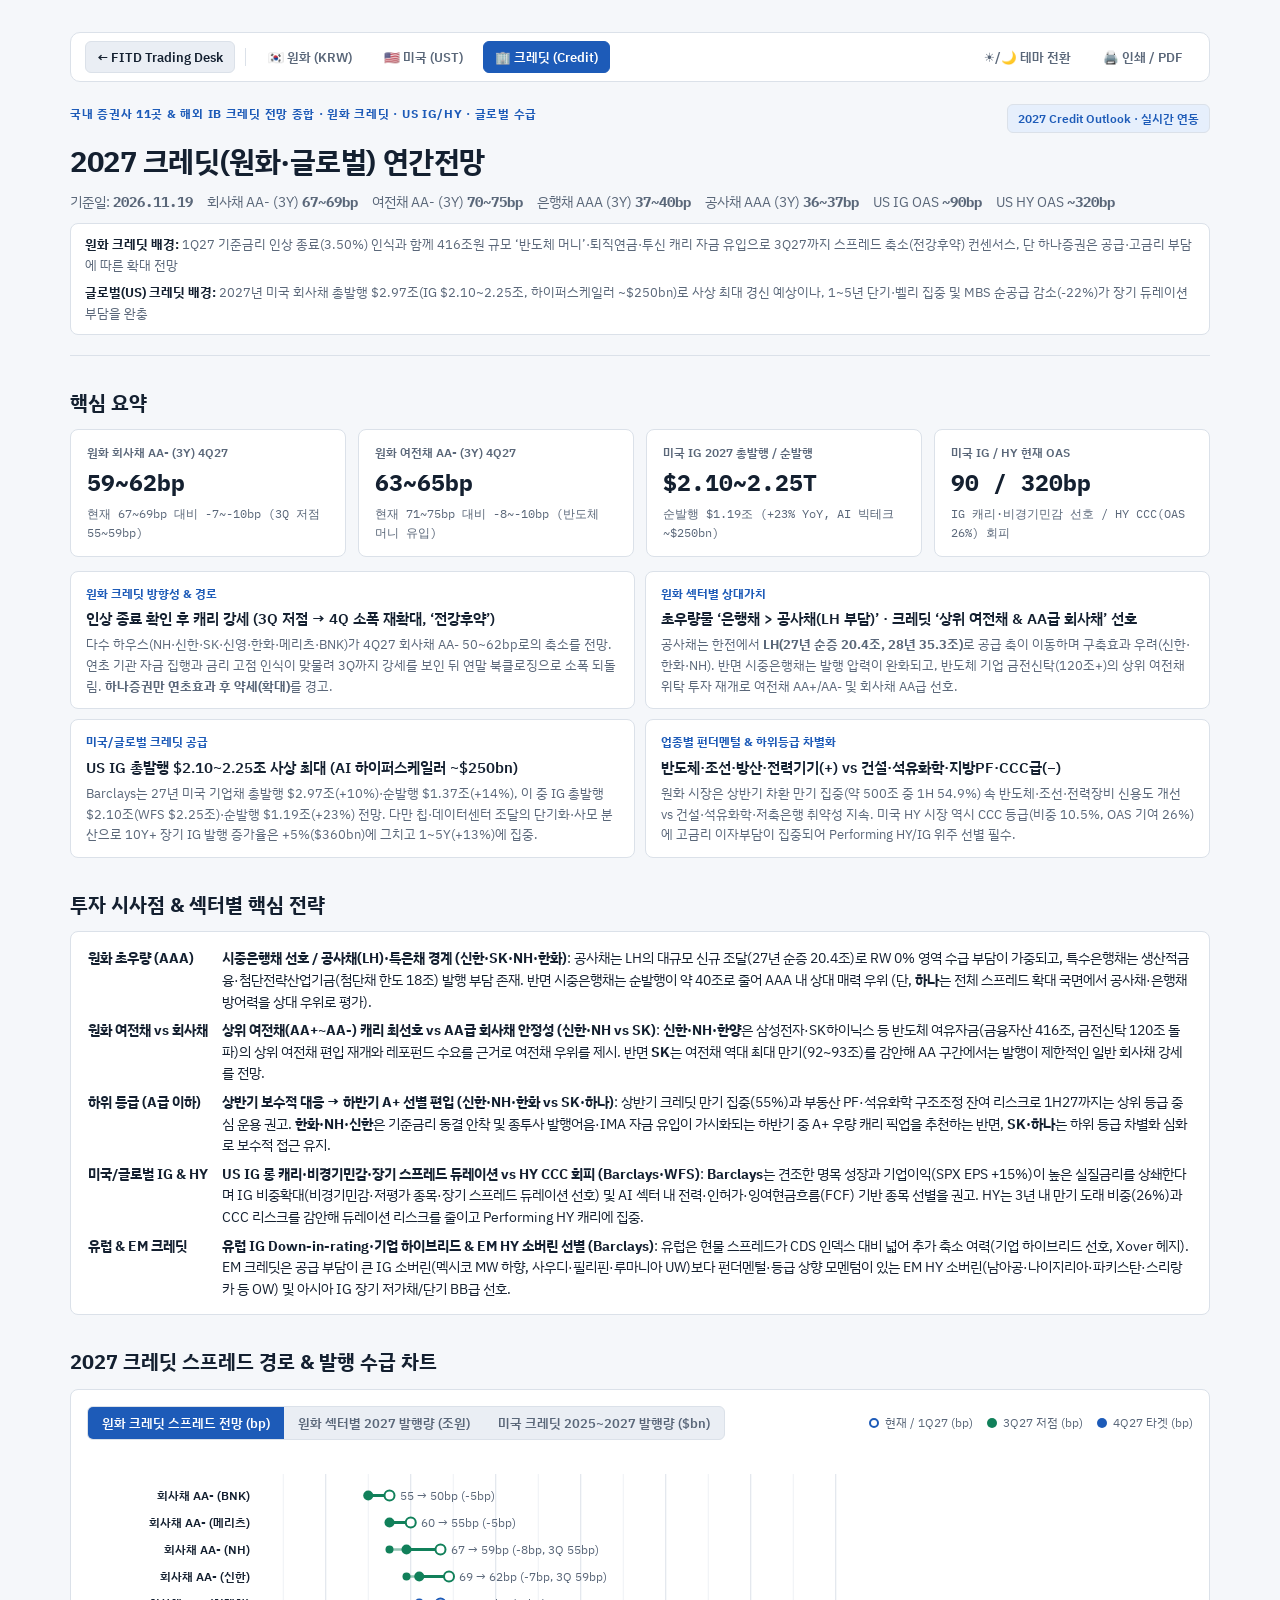
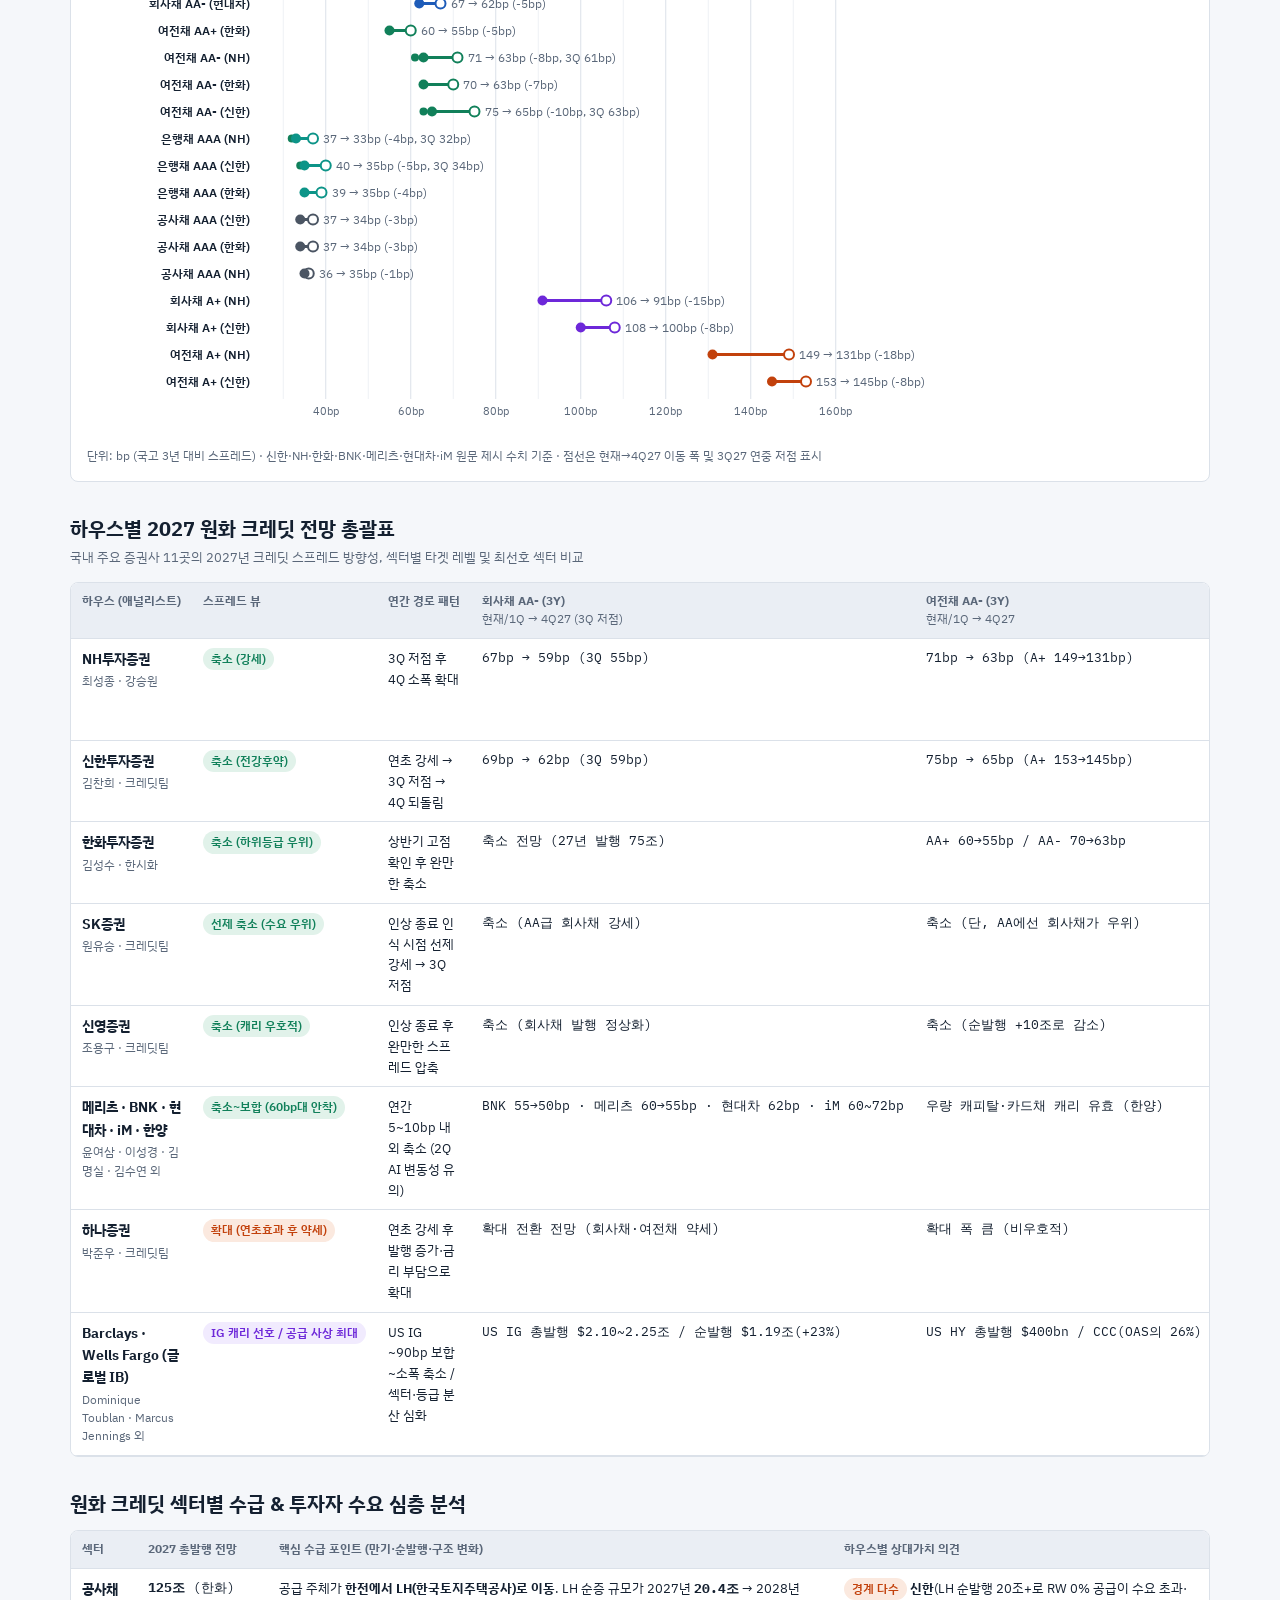
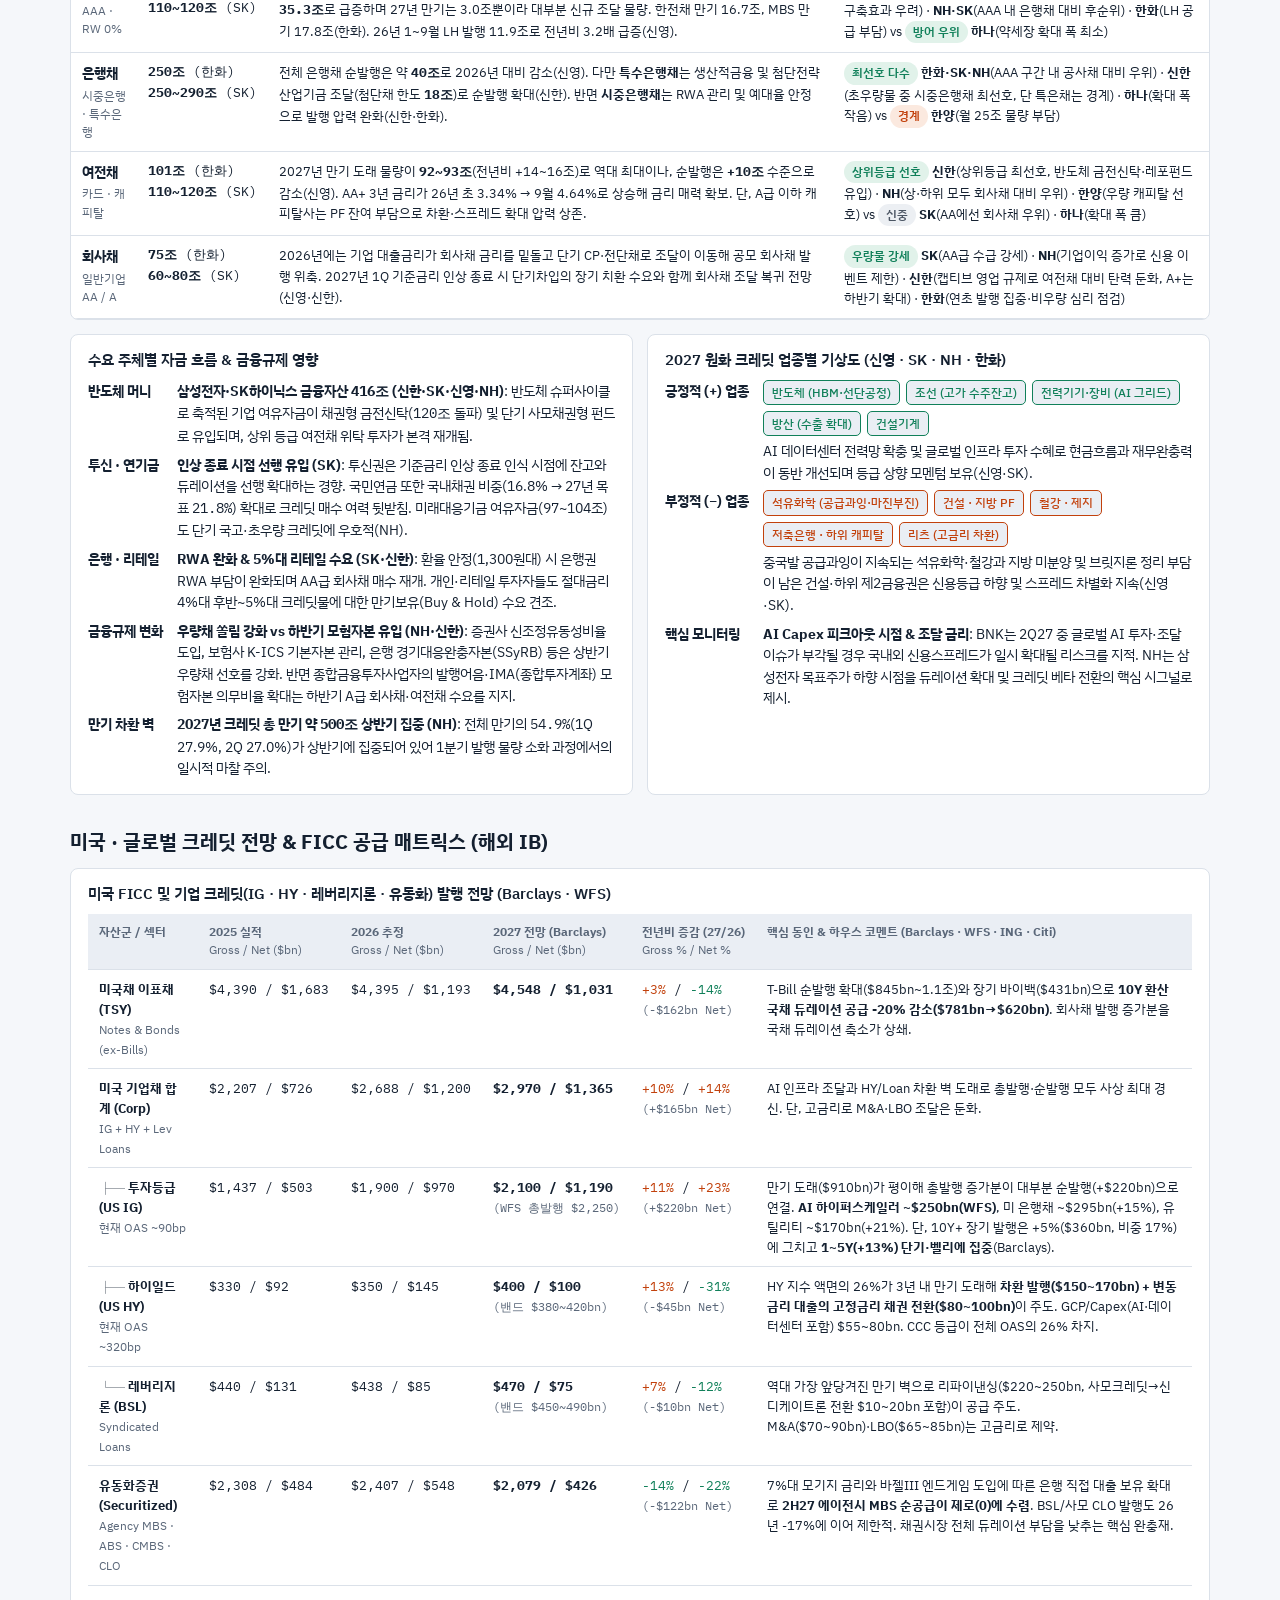
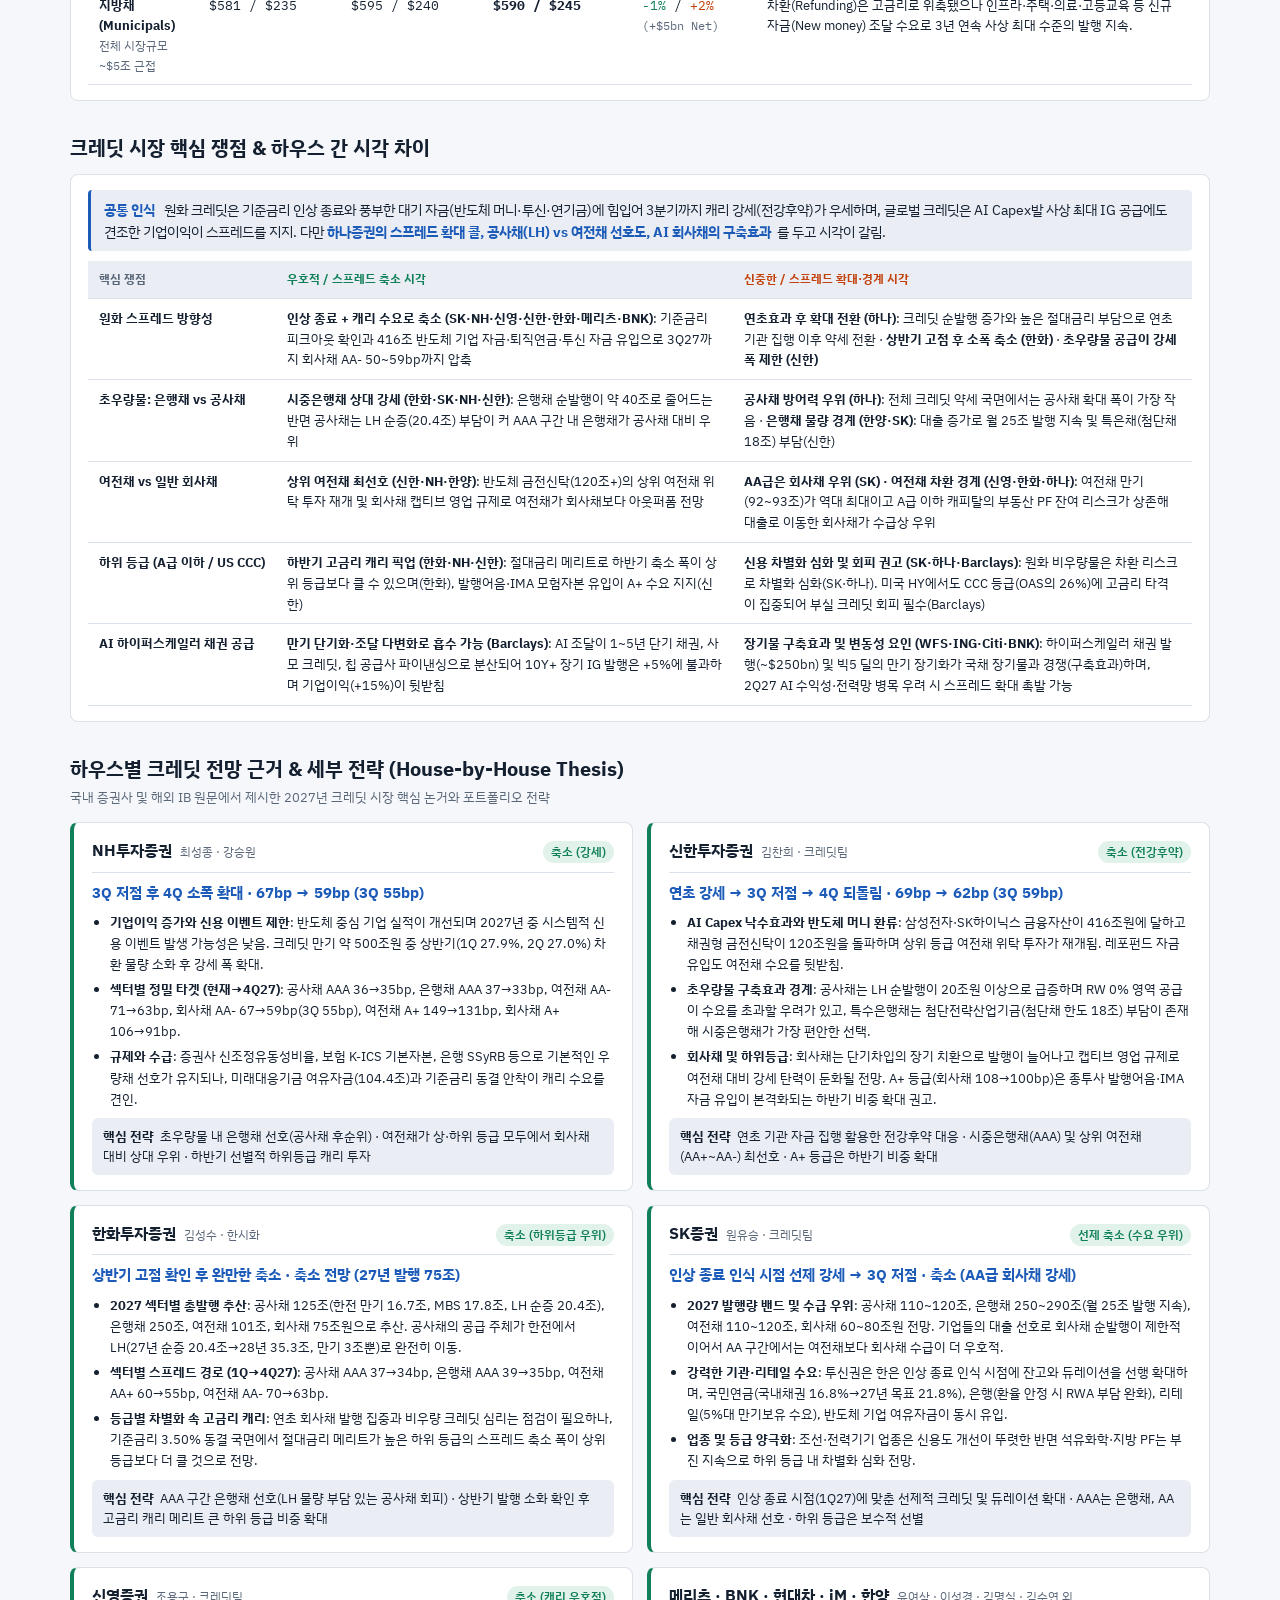
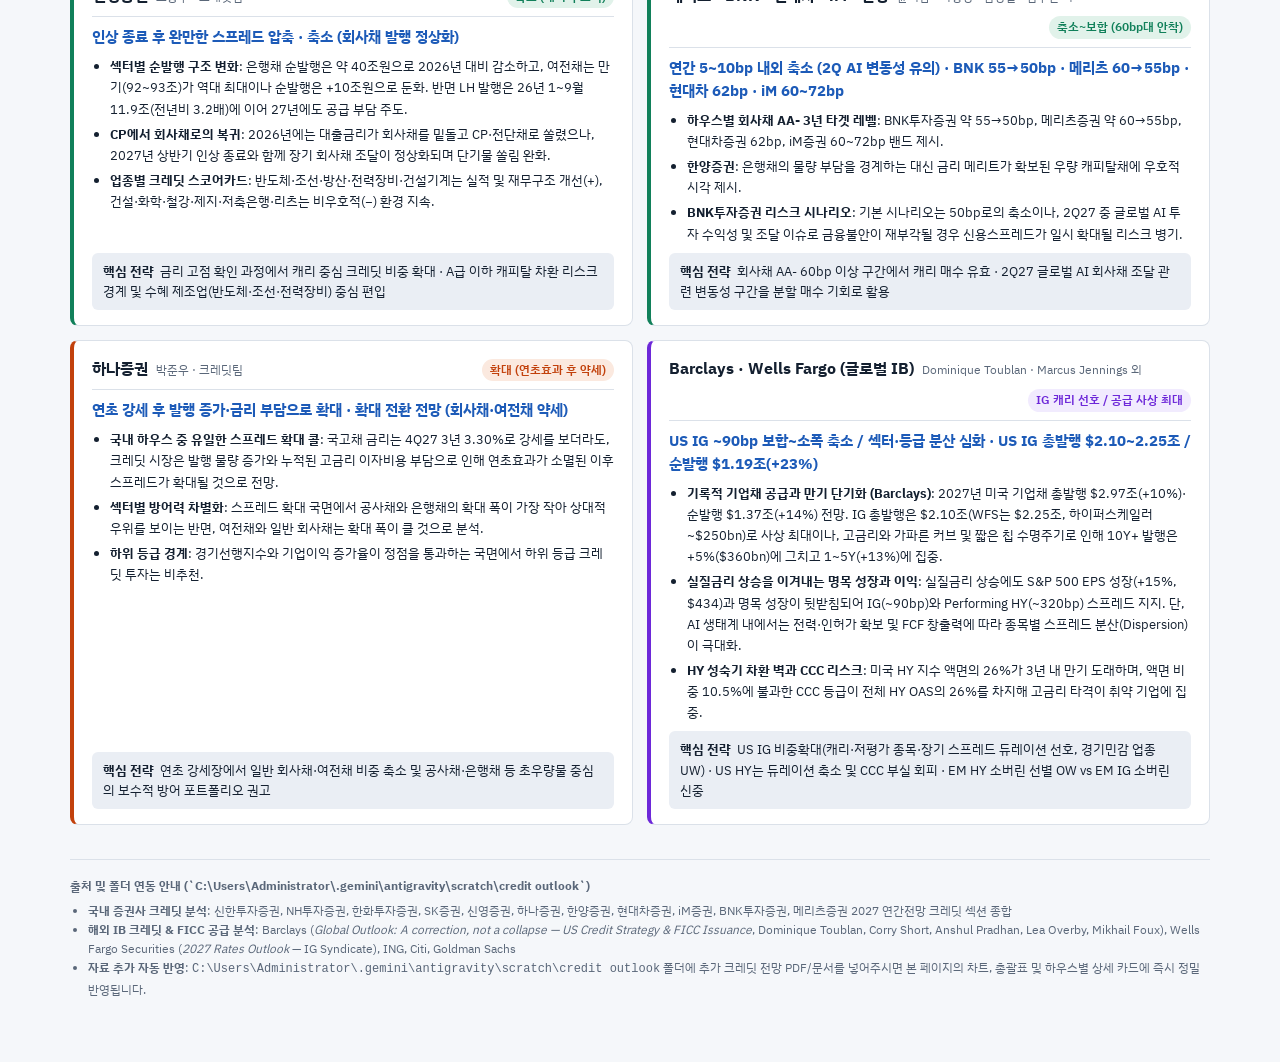
==== credit-2027-outlook.html @ 1920fb21 "Publish 2027 KRW, UST & Credit Outlook pages (2026-11-20 14:45:45 KST)" ====
<!doctype html>
<html lang="ko">
<head>
<meta charset="utf-8">
<meta name="viewport" content="width=device-width,initial-scale=1,viewport-fit=cover">
<title>2027 크레딧(원화·글로벌) 연간전망 종합</title>
<link rel="stylesheet" href="https://fonts.googleapis.com/css2?family=IBM+Plex+Sans+KR:wght@400;500;600;700&family=IBM+Plex+Mono:wght@400;500;600&display=swap">
<style>
:root{
  --bg:#f5f7fa; --surface:#ffffff; --fg:#142030; --muted:#5a6779; --line:#dbe1e9; --soft:#eaeef4;
  --accent:#1d5bb8; --accent-soft:#e6effc;
  --bull:#11805a; --bull-soft:#e1f2ea;
  --bear:#c2410c; --bear-soft:#fbe9df;
  --neutral:#4b5563; --neutral-soft:#eceff3;
  --now:#b8860b; --purple:#6d28d9; --purple-soft:#f1ebfe;
  --teal:#0d9488; --teal-soft:#ccfbf1;
  --f-body:"IBM Plex Sans KR","Apple SD Gothic Neo","Malgun Gothic",system-ui,sans-serif;
  --f-mono:"IBM Plex Mono",ui-monospace,"SFMono-Regular",Consolas,monospace;
}
@media (prefers-color-scheme: dark){:root:not([data-theme="light"]){
  --bg:#0f141b; --surface:#161d27; --fg:#e4e9f0; --muted:#97a3b4; --line:#2a3442; --soft:#1d2531;
  --accent:#6ea2ef; --accent-soft:#192a42;
  --bull:#4cc596; --bull-soft:#15302a;
  --bear:#f08a5d; --bear-soft:#3a2219;
  --neutral:#a1abb9; --neutral-soft:#232b36;
  --now:#e3b341; --purple:#a78bfa; --purple-soft:#281e46;
  --teal:#2dd4bf; --teal-soft:#133836;
  color-scheme:dark;
}}
:root[data-theme="dark"]{
  --bg:#0f141b; --surface:#161d27; --fg:#e4e9f0; --muted:#97a3b4; --line:#2a3442; --soft:#1d2531;
  --accent:#6ea2ef; --accent-soft:#192a42;
  --bull:#4cc596; --bull-soft:#15302a;
  --bear:#f08a5d; --bear-soft:#3a2219;
  --neutral:#a1abb9; --neutral-soft:#232b36;
  --now:#e3b341; --purple:#a78bfa; --purple-soft:#281e46;
  --teal:#2dd4bf; --teal-soft:#133836;
  color-scheme:dark;
}
*{box-sizing:border-box}
body{
  margin:0; background:var(--bg); color:var(--fg); font-family:var(--f-body);
  font-size:14.5px; line-height:1.6;
  padding-left:max(16px,env(safe-area-inset-left,0px));
  padding-right:max(16px,env(safe-area-inset-right,0px));
  padding-block:32px 64px;
}
.wrap{max-width:1140px;margin:0 auto;display:flex;flex-direction:column;gap:34px}
h1,h2,h3,h4{text-wrap:balance;margin:0;line-height:1.3}
h1{font-size:29px;font-weight:700;letter-spacing:-.015em}
h2{font-size:19.5px;font-weight:700;display:flex;align-items:center;gap:8px}
h3{font-size:15px;font-weight:600}
p{margin:0}
.eyebrow{font-size:12px;letter-spacing:.06em;color:var(--accent);font-weight:700;text-transform:uppercase}
.num{font-family:var(--f-mono);font-variant-numeric:tabular-nums}

header{display:flex;flex-direction:column;gap:10px;border-bottom:1px solid var(--line);padding-bottom:20px}
.hdr-top{display:flex;justify-content:space-between;align-items:flex-start;gap:12px;flex-wrap:wrap}
.badge-draft{font-size:12px;font-weight:600;background:var(--accent-soft);color:var(--accent);padding:4px 10px;border-radius:6px;border:1px solid var(--line)}
header .meta{color:var(--muted);font-size:13.5px;display:flex;flex-wrap:wrap;gap:6px 14px;align-items:center}
header .context-bar{background:var(--surface);border:1px solid var(--line);border-radius:8px;padding:10px 14px;font-size:13px;color:var(--muted);display:flex;flex-wrap:wrap;gap:6px 18px}
header .context-bar b{color:var(--fg)}

section{display:flex;flex-direction:column;gap:14px}
.sec-sub{font-size:13px;color:var(--muted);margin-top:-8px}

.kpis{display:grid;grid-template-columns:repeat(4,minmax(0,1fr));gap:12px}
.kpi{background:var(--surface);border:1px solid var(--line);border-radius:8px;padding:13px 16px;display:flex;flex-direction:column;gap:3px}
.kpi .k{font-size:12px;color:var(--muted);font-weight:600}
.kpi .v{font-family:var(--f-mono);font-size:22.5px;font-weight:700}
.kpi .d{font-size:12px;font-family:var(--f-mono);color:var(--muted)}
.up{color:var(--bear)} .dn{color:var(--bull)}
@media (max-width:780px){.kpis{grid-template-columns:repeat(2,minmax(0,1fr))}}

.keys{display:grid;grid-template-columns:repeat(2,minmax(0,1fr));gap:10px;margin:0;padding:0;list-style:none}
@media (max-width:780px){.keys{grid-template-columns:1fr}}
.keys li{background:var(--surface);border:1px solid var(--line);border-radius:8px;padding:12px 15px;display:flex;flex-direction:column;gap:4px;min-width:0}
.keys .t{font-size:12px;color:var(--accent);font-weight:700}
.keys .b{font-weight:600;font-size:14.5px}
.keys .desc{font-size:13px;color:var(--muted)}

.chartcard{background:var(--surface);border:1px solid var(--line);border-radius:8px;padding:16px;display:flex;flex-direction:column;gap:12px}
.toolbar{display:flex;flex-wrap:wrap;gap:12px;align-items:center;justify-content:space-between}
.seg{display:inline-flex;border:1px solid var(--line);border-radius:6px;overflow:hidden;background:var(--soft)}
.seg button{font:inherit;font-size:13px;font-weight:600;border:0;background:transparent;color:var(--muted);padding:6px 14px;cursor:pointer;transition:all .15s}
.seg button[aria-pressed="true"]{background:var(--accent);color:#fff}
.seg button:focus-visible{outline:2px solid var(--accent);outline-offset:-2px}
.legend{display:flex;flex-wrap:wrap;gap:14px;font-size:12px;color:var(--muted)}
.legend span{display:inline-flex;align-items:center;gap:6px}
.sw{display:inline-block;width:10px;height:10px;border-radius:50%}
.scroll{overflow-x:auto}
svg text{font-family:var(--f-body)}
.note{font-size:12px;color:var(--muted)}

table{border-collapse:collapse;width:100%;min-width:860px;font-size:13px}
th,td{text-align:left;padding:9px 11px;border-bottom:1px solid var(--line);vertical-align:top}
th{font-size:11.5px;color:var(--muted);font-weight:700;background:var(--soft);position:sticky;top:0;white-space:nowrap}
td.n{font-family:var(--f-mono);font-variant-numeric:tabular-nums;white-space:nowrap}
td .who{font-weight:700;font-size:14px}
td .an{display:block;font-size:11.5px;color:var(--muted);margin-top:2px}
.tablebox{background:var(--surface);border:1px solid var(--line);border-radius:8px;overflow-x:auto}

.pill{display:inline-block;font-size:11.5px;font-weight:600;padding:2px 8px;border-radius:999px;white-space:nowrap}
.pill.bull{background:var(--bull-soft);color:var(--bull)}
.pill.bear{background:var(--bear-soft);color:var(--bear)}
.pill.neu{background:var(--neutral-soft);color:var(--neutral)}
.pill.mix{background:var(--purple-soft);color:var(--purple)}

.grid3{display:grid;grid-template-columns:repeat(3,minmax(0,1fr));gap:14px}
.grid2{display:grid;grid-template-columns:repeat(2,minmax(0,1fr));gap:14px}
@media (max-width:900px){.grid3,.grid2{grid-template-columns:1fr}}
.panel{background:var(--surface);border:1px solid var(--line);border-radius:8px;padding:15px 17px;display:flex;flex-direction:column;gap:10px;min-width:0}
.panel ul{margin:0;padding-left:18px;display:flex;flex-direction:column;gap:5px;font-size:13.5px}
.panel .sub{font-size:12.5px;color:var(--muted);border-top:1px dashed var(--line);padding-top:8px;margin-top:auto}
.split{display:flex;flex-direction:column;gap:8px}
.split .row{display:flex;gap:8px;align-items:center;flex-wrap:wrap}
.split .lab{font-size:12px;font-weight:700;min-width:92px;font-family:var(--f-mono)}
.chips{display:flex;flex-wrap:wrap;gap:6px}
.chip{font-size:12px;border:1px solid var(--line);border-radius:5px;padding:2px 8px;background:var(--soft);font-weight:500}
.chip .num{color:var(--muted);margin-left:4px;font-size:11.5px}

dl.kv{margin:0;display:grid;grid-template-columns:auto 1fr;gap:7px 14px;font-size:13.5px}
dl.kv dt{font-weight:700;white-space:nowrap;color:var(--fg)}
dl.kv dd{margin:0;min-width:0;color:var(--fg)}

table.dt{min-width:680px;font-size:13px}
table.dt td:first-child{font-weight:700;white-space:nowrap;width:14%}
table.dt th.pos{color:var(--bull)} table.dt th.neg{color:var(--bear)}
table.dt td:nth-child(2),table.dt td:nth-child(3){width:43%}
.consensus{font-size:13.5px;background:var(--soft);border-left:3px solid var(--accent);border-radius:4px;padding:9px 13px}
.consensus b{margin-right:6px;color:var(--accent)}

.whygrid{display:grid;grid-template-columns:repeat(2,minmax(0,1fr));gap:14px}
@media (max-width:900px){.whygrid{grid-template-columns:1fr}}
.why{background:var(--surface);border:1px solid var(--line);border-left:4px solid var(--neutral);border-radius:8px;padding:15px 18px;display:flex;flex-direction:column;gap:8px;min-width:0}
.why.bull{border-left-color:var(--bull)}
.why.bear{border-left-color:var(--bear)}
.why.mix{border-left-color:var(--purple)}
.why .hd{display:flex;align-items:baseline;gap:8px;flex-wrap:wrap;border-bottom:1px solid var(--line);padding-bottom:8px}
.why .hd .who{font-weight:700;font-size:16px}
.why .hd .an{font-size:12px;color:var(--muted)}
.why .hd .pill{margin-left:auto}
.why .v{font-weight:700;font-size:14.5px;color:var(--accent)}
.why ul{margin:0;padding-left:18px;font-size:13.2px;display:flex;flex-direction:column;gap:4px}
.why .s{font-size:12.8px;background:var(--soft);padding:8px 11px;border-radius:6px;margin-top:auto}
.why .s b{color:var(--fg);font-weight:700;margin-right:6px}

.notes{font-size:12px;color:var(--muted);display:flex;flex-direction:column;gap:6px;border-top:1px solid var(--line);padding-top:16px}
.notes ul{margin:0;padding-left:18px}

.desk-nav{display:flex;align-items:center;justify-content:space-between;gap:12px;flex-wrap:wrap;background:var(--surface);border:1px solid var(--line);border-radius:10px;padding:8px 14px;margin-bottom:-12px}
.desk-nav .nav-left,.desk-nav .nav-right{display:flex;align-items:center;gap:8px;flex-wrap:wrap}
.desk-nav a,.desk-nav button{font:inherit;font-size:12.5px;font-weight:600;color:var(--muted);text-decoration:none;padding:5px 11px;border-radius:6px;border:1px solid transparent;background:transparent;cursor:pointer;transition:all .15s}
.desk-nav a:hover,.desk-nav button:hover{background:var(--soft);color:var(--fg)}
.desk-nav a.back{color:var(--fg);border-color:var(--line);background:var(--soft)}
.desk-nav a.active{background:var(--accent);color:#fff;border-color:var(--accent)}
.desk-nav .sep{width:1px;height:18px;background:var(--line);margin:0 2px}

.print-only{display:none}
@page{size:A4;margin:10mm}
@media print{
  *{-webkit-print-color-adjust:exact;print-color-adjust:exact}
  :root{--bg:#ffffff}
  body{font-size:10.5px;padding:0;background:#ffffff}
  .wrap{gap:16px;max-width:none}
  h1{font-size:22px} h2{font-size:15px}
  h2{break-after:avoid}
  .seg,.desk-nav{display:none}
  .print-only{display:block}
  svg{width:100%;height:auto}
  .scroll,.tablebox{overflow:visible}
  table{min-width:0;font-size:9px}
  th,td{padding:4px 5px}
  th{position:static}
  .kpi,.panel,.keys li,tr,.why{break-inside:avoid}
  .chart-sec,.supply-sec,.why-sec{break-before:page}
}
</style>
<script>
(function(){
  try {
    var saved = localStorage.getItem('fitd-theme');
    if (saved === 'dark' || saved === 'slate') document.documentElement.setAttribute('data-theme', 'dark');
    else if (saved === 'light') document.documentElement.setAttribute('data-theme', 'light');
  } catch (e) {}
})();
function toggleOutlookTheme() {
  var cur = document.documentElement.getAttribute('data-theme');
  var isDark = cur === 'dark' || (!cur && window.matchMedia('(prefers-color-scheme: dark)').matches);
  var next = isDark ? 'light' : 'dark';
  document.documentElement.setAttribute('data-theme', next);
  try { localStorage.setItem('fitd-theme', next); } catch (e) {}
}
</script>
</head>
<body>
<div class="wrap">

<nav class="desk-nav" aria-label="FITD 데스크 및 연간전망 내비게이션">
  <div class="nav-left">
    <a href="./index.html#rv" class="back">← FITD Trading Desk</a>
    <span class="sep"></span>
    <a href="./krw-2027-outlook.html">🇰🇷 원화 (KRW)</a>
    <a href="./ust-2027-outlook.html">🇺🇸 미국 (UST)</a>
    <a href="./credit-2027-outlook.html" class="active">🏢 크레딧 (Credit)</a>
  </div>
  <div class="nav-right">
    <button type="button" onclick="toggleOutlookTheme()">☀️/🌙 테마 전환</button>
    <button type="button" onclick="window.print()">🖨️ 인쇄 / PDF</button>
  </div>
</nav>

<header>
  <div class="hdr-top">
    <span class="eyebrow">국내 증권사 11곳 & 해외 IB 크레딧 전망 종합 · 원화 크레딧 · US IG/HY · 글로벌 수급</span>
    <span class="badge-draft">2027 Credit Outlook · 실시간 연동</span>
  </div>
  <h1>2027 크레딧(원화·글로벌) 연간전망</h1>
  <div class="meta">
    <span>기준일: <b class="num">2026.11.19</b></span>
    <span>회사채 AA- (3Y) <b class="num">67~69bp</b></span>
    <span>여전채 AA- (3Y) <b class="num">70~75bp</b></span>
    <span>은행채 AAA (3Y) <b class="num">37~40bp</b></span>
    <span>공사채 AAA (3Y) <b class="num">36~37bp</b></span>
    <span>US IG OAS <b class="num">~90bp</b></span>
    <span>US HY OAS <b class="num">~320bp</b></span>
  </div>
  <div class="context-bar">
    <span><b>원화 크레딧 배경:</b> 1Q27 기준금리 인상 종료(3.50%) 인식과 함께 416조원 규모 ‘반도체 머니’·퇴직연금·투신 캐리 자금 유입으로 3Q27까지 스프레드 축소(전강후약) 컨센서스, 단 하나증권은 공급·고금리 부담에 따른 확대 전망</span>
    <span><b>글로벌(US) 크레딧 배경:</b> 2027년 미국 회사채 총발행 $2.97조(IG $2.10~2.25조, 하이퍼스케일러 ~$250bn)로 사상 최대 경신 예상이나, 1~5년 단기·벨리 집중 및 MBS 순공급 감소(-22%)가 장기 듀레이션 부담을 완충</span>
  </div>
</header>

<section>
  <h2>핵심 요약</h2>
  <div class="kpis" id="kpis"></div>
  <ul class="keys">
    <li>
      <span class="t">원화 크레딧 방향성 & 경로</span>
      <span class="b">인상 종료 확인 후 캐리 강세 (3Q 저점 → 4Q 소폭 재확대, ‘전강후약’)</span>
      <span class="desc">다수 하우스(NH·신한·SK·신영·한화·메리츠·BNK)가 4Q27 회사채 AA- 50~62bp로의 축소를 전망. 연초 기관 자금 집행과 금리 고점 인식이 맞물려 3Q까지 강세를 보인 뒤 연말 북클로징으로 소폭 되돌림. <b>하나증권만 연초효과 후 약세(확대)</b>를 경고.</span>
    </li>
    <li>
      <span class="t">원화 섹터별 상대가치</span>
      <span class="b">초우량물 ‘은행채 &gt; 공사채(LH 부담)’ · 크레딧 ‘상위 여전채 &amp; AA급 회사채’ 선호</span>
      <span class="desc">공사채는 한전에서 <b>LH(27년 순증 20.4조, 28년 35.3조)</b>로 공급 축이 이동하며 구축효과 우려(신한·한화·NH). 반면 시중은행채는 발행 압력이 완화되고, 반도체 기업 금전신탁(120조+)의 상위 여전채 위탁 투자 재개로 여전채 AA+/AA- 및 회사채 AA급 선호.</span>
    </li>
    <li>
      <span class="t">미국/글로벌 크레딧 공급</span>
      <span class="b">US IG 총발행 $2.10~2.25조 사상 최대 (AI 하이퍼스케일러 ~$250bn)</span>
      <span class="desc">Barclays는 27년 미국 기업채 총발행 $2.97조(+10%)·순발행 $1.37조(+14%), 이 중 IG 총발행 $2.10조(WFS $2.25조)·순발행 $1.19조(+23%) 전망. 다만 칩·데이터센터 조달의 단기화·사모 분산으로 10Y+ 장기 IG 발행 증가율은 +5%($360bn)에 그치고 1~5Y(+13%)에 집중.</span>
    </li>
    <li>
      <span class="t">업종별 펀더멘털 & 하위등급 차별화</span>
      <span class="b">반도체·조선·방산·전력기기(+) vs 건설·석유화학·지방PF·CCC급(−)</span>
      <span class="desc">원화 시장은 상반기 차환 만기 집중(약 500조 중 1H 54.9%) 속 반도체·조선·전력장비 신용도 개선 vs 건설·석유화학·저축은행 취약성 지속. 미국 HY 시장 역시 CCC 등급(비중 10.5%, OAS 기여 26%)에 고금리 이자부담이 집중되어 Performing HY/IG 위주 선별 필수.</span>
    </li>
  </ul>
</section>

<section>
  <h2>투자 시사점 & 섹터별 핵심 전략</h2>
  <div class="panel">
    <dl class="kv">
      <dt>원화 초우량 (AAA)</dt>
      <dd><b>시중은행채 선호 / 공사채(LH)·특은채 경계 (신한·SK·NH·한화)</b>: 공사채는 LH의 대규모 신규 조달(27년 순증 20.4조)로 RW 0% 영역 수급 부담이 가중되고, 특수은행채는 생산적금융·첨단전략산업기금(첨단채 한도 18조) 발행 부담 존재. 반면 시중은행채는 순발행이 약 40조로 줄어 AAA 내 상대 매력 우위 (단, <b>하나</b>는 전체 스프레드 확대 국면에서 공사채·은행채 방어력을 상대 우위로 평가).</dd>
      <dt>원화 여전채 vs 회사채</dt>
      <dd><b>상위 여전채(AA+~AA-) 캐리 최선호 vs AA급 회사채 안정성 (신한·NH vs SK)</b>: <b>신한·NH·한양</b>은 삼성전자·SK하이닉스 등 반도체 여유자금(금융자산 416조, 금전신탁 120조 돌파)의 상위 여전채 편입 재개와 레포펀드 수요를 근거로 여전채 우위를 제시. 반면 <b>SK</b>는 여전채 역대 최대 만기(92~93조)를 감안해 AA 구간에서는 발행이 제한적인 일반 회사채 강세를 전망.</dd>
      <dt>하위 등급 (A급 이하)</dt>
      <dd><b>상반기 보수적 대응 → 하반기 A+ 선별 편입 (신한·NH·한화 vs SK·하나)</b>: 상반기 크레딧 만기 집중(55%)과 부동산 PF·석유화학 구조조정 잔여 리스크로 1H27까지는 상위 등급 중심 운용 권고. <b>한화·NH·신한</b>은 기준금리 동결 안착 및 종투사 발행어음·IMA 자금 유입이 가시화되는 하반기 중 A+ 우량 캐리 픽업을 추천하는 반면, <b>SK·하나</b>는 하위 등급 차별화 심화로 보수적 접근 유지.</dd>
      <dt>미국/글로벌 IG &amp; HY</dt>
      <dd><b>US IG 롱 캐리·비경기민감·장기 스프레드 듀레이션 vs HY CCC 회피 (Barclays·WFS)</b>: <b>Barclays</b>는 견조한 명목 성장과 기업이익(SPX EPS +15%)이 높은 실질금리를 상쇄한다며 IG 비중확대(비경기민감·저평가 종목·장기 스프레드 듀레이션 선호) 및 AI 섹터 내 전력·인허가·잉여현금흐름(FCF) 기반 종목 선별을 권고. HY는 3년 내 만기 도래 비중(26%)과 CCC 리스크를 감안해 듀레이션 리스크를 줄이고 Performing HY 캐리에 집중.</dd>
      <dt>유럽 &amp; EM 크레딧</dt>
      <dd><b>유럽 IG Down-in-rating·기업 하이브리드 &amp; EM HY 소버린 선별 (Barclays)</b>: 유럽은 현물 스프레드가 CDS 인덱스 대비 넓어 추가 축소 여력(기업 하이브리드 선호, Xover 헤지). EM 크레딧은 공급 부담이 큰 IG 소버린(멕시코 MW 하향, 사우디·필리핀·루마니아 UW)보다 펀더멘털·등급 상향 모멘텀이 있는 EM HY 소버린(남아공·나이지리아·파키스탄·스리랑카 등 OW) 및 아시아 IG 장기 저가채/단기 BB급 선호.</dd>
    </dl>
  </div>
</section>

<section class="chart-sec">
  <h2>2027 크레딧 스프레드 경로 &amp; 발행 수급 차트</h2>
  <div class="chartcard">
    <div class="toolbar">
      <div class="seg" role="group" aria-label="차트 지표 선택">
        <button type="button" id="tabSpread" aria-pressed="true">원화 크레딧 스프레드 전망 (bp)</button>
        <button type="button" id="tabKrwSupply" aria-pressed="false">원화 섹터별 2027 발행량 (조원)</button>
        <button type="button" id="tabUsSupply" aria-pressed="false">미국 크레딧 2025~2027 발행량 ($bn)</button>
      </div>
      <div class="legend" id="chartLegend"></div>
    </div>
    <div class="scroll"><svg id="mainChart" role="img" aria-label="2027 크레딧 스프레드 및 발행량 비교 차트"></svg></div>
    <p class="note" id="chartNote"></p>
  </div>
</section>

<section>
  <h2>하우스별 2027 원화 크레딧 전망 총괄표</h2>
  <p class="sec-sub">국내 주요 증권사 11곳의 2027년 크레딧 스프레드 방향성, 섹터별 타겟 레벨 및 최선호 섹터 비교</p>
  <div class="tablebox">
    <table>
      <thead>
        <tr>
          <th>하우스 (애널리스트)</th>
          <th>스프레드 뷰</th>
          <th>연간 경로 패턴</th>
          <th>회사채 AA- (3Y)<br><span style="font-weight:400">현재/1Q → 4Q27 (3Q 저점)</span></th>
          <th>여전채 AA- (3Y)<br><span style="font-weight:400">현재/1Q → 4Q27</span></th>
          <th>공사채 / 은행채 AAA<br><span style="font-weight:400">현재/1Q → 4Q27</span></th>
          <th>선호 섹터 &amp; 핵심 전략</th>
        </tr>
      </thead>
      <tbody id="krwHouseTbody"></tbody>
    </table>
  </div>
</section>

<section class="supply-sec">
  <h2>원화 크레딧 섹터별 수급 &amp; 투자자 수요 심층 분석</h2>
  <div class="tablebox">
    <table>
      <thead>
        <tr>
          <th>섹터</th>
          <th>2027 총발행 전망</th>
          <th>핵심 수급 포인트 (만기·순발행·구조 변화)</th>
          <th>하우스별 상대가치 의견</th>
        </tr>
      </thead>
      <tbody>
        <tr>
          <td><span class="who">공사채</span><span class="an">AAA · RW 0%</span></td>
          <td class="n"><b>125조</b> (한화)<br><b>110~120조</b> (SK)</td>
          <td>공급 주체가 <b>한전에서 LH(한국토지주택공사)로 이동</b>. LH 순증 규모가 2027년 <b class="num">20.4조</b> → 2028년 <b class="num">35.3조</b>로 급증하며 27년 만기는 3.0조뿐이라 대부분 신규 조달 물량. 한전채 만기 16.7조, MBS 만기 17.8조(한화). 26년 1~9월 LH 발행 11.9조로 전년비 3.2배 급증(신영).</td>
          <td><span class="pill bear">경계 다수</span> <b>신한</b>(LH 순발행 20조+로 RW 0% 공급이 수요 초과·구축효과 우려) · <b>NH·SK</b>(AAA 내 은행채 대비 후순위) · <b>한화</b>(LH 공급 부담) vs <span class="pill bull">방어 우위</span> <b>하나</b>(약세장 확대 폭 최소)</td>
        </tr>
        <tr>
          <td><span class="who">은행채</span><span class="an">시중은행 · 특수은행</span></td>
          <td class="n"><b>250조</b> (한화)<br><b>250~290조</b> (SK)</td>
          <td>전체 은행채 순발행은 약 <b class="num">40조</b>로 2026년 대비 감소(신영). 다만 <b>특수은행채</b>는 생산적금융 및 첨단전략산업기금 조달(첨단채 한도 <b class="num">18조</b>)로 순발행 확대(신한). 반면 <b>시중은행채</b>는 RWA 관리 및 예대율 안정으로 발행 압력 완화(신한·한화).</td>
          <td><span class="pill bull">최선호 다수</span> <b>한화·SK·NH</b>(AAA 구간 내 공사채 대비 우위) · <b>신한</b>(초우량물 중 시중은행채 최선호, 단 특은채는 경계) · <b>하나</b>(확대 폭 작음) vs <span class="pill bear">경계</span> <b>한양</b>(월 25조 물량 부담)</td>
        </tr>
        <tr>
          <td><span class="who">여전채</span><span class="an">카드 · 캐피탈</span></td>
          <td class="n"><b>101조</b> (한화)<br><b>110~120조</b> (SK)</td>
          <td>2027년 만기 도래 물량이 <b class="num">92~93조</b>(전년비 +14~16조)로 역대 최대이나, 순발행은 <b class="num">+10조</b> 수준으로 감소(신영). AA+ 3년 금리가 26년 초 3.34% → 9월 4.64%로 상승해 금리 매력 확보. 단, A급 이하 캐피탈사는 PF 잔여 부담으로 차환·스프레드 확대 압력 상존.</td>
          <td><span class="pill bull">상위등급 선호</span> <b>신한</b>(상위등급 최선호, 반도체 금전신탁·레포펀드 유입) · <b>NH</b>(상·하위 모두 회사채 대비 우위) · <b>한양</b>(우량 캐피탈 선호) vs <span class="pill neu">신중</span> <b>SK</b>(AA에선 회사채 우위) · <b>하나</b>(확대 폭 큼)</td>
        </tr>
        <tr>
          <td><span class="who">회사채</span><span class="an">일반기업 AA / A</span></td>
          <td class="n"><b>75조</b> (한화)<br><b>60~80조</b> (SK)</td>
          <td>2026년에는 기업 대출금리가 회사채 금리를 밑돌고 단기 CP·전단채로 조달이 이동해 공모 회사채 발행 위축. 2027년 1Q 기준금리 인상 종료 시 단기차입의 장기 치환 수요와 함께 회사채 조달 복귀 전망(신영·신한).</td>
          <td><span class="pill bull">우량물 강세</span> <b>SK</b>(AA급 수급 강세) · <b>NH</b>(기업이익 증가로 신용 이벤트 제한) · <b>신한</b>(캡티브 영업 규제로 여전채 대비 탄력 둔화, A+는 하반기 확대) · <b>한화</b>(연초 발행 집중·비우량 심리 점검)</td>
        </tr>
      </tbody>
    </table>
  </div>

  <div class="grid2">
    <div class="panel">
      <h3>수요 주체별 자금 흐름 &amp; 금융규제 영향</h3>
      <dl class="kv">
        <dt>반도체 머니</dt>
        <dd><b>삼성전자·SK하이닉스 금융자산 <span class="num">416조</span> (신한·SK·신영·NH)</b>: 반도체 슈퍼사이클로 축적된 기업 여유자금이 채권형 금전신탁(<span class="num">120조</span> 돌파) 및 단기 사모채권형 펀드로 유입되며, 상위 등급 여전채 위탁 투자가 본격 재개됨.</dd>
        <dt>투신 · 연기금</dt>
        <dd><b>인상 종료 시점 선행 유입 (SK)</b>: 투신권은 기준금리 인상 종료 인식 시점에 잔고와 듀레이션을 선행 확대하는 경향. 국민연금 또한 국내채권 비중(16.8% → 27년 목표 <span class="num">21.8%</span>) 확대로 크레딧 매수 여력 뒷받침. 미래대응기금 여유자금(97~104조)도 단기 국고·초우량 크레딧에 우호적(NH).</dd>
        <dt>은행 · 리테일</dt>
        <dd><b>RWA 완화 &amp; 5%대 리테일 수요 (SK·신한)</b>: 환율 안정(1,300원대) 시 은행권 RWA 부담이 완화되며 AA급 회사채 매수 재개. 개인·리테일 투자자들도 절대금리 4%대 후반~5%대 크레딧물에 대한 만기보유(Buy &amp; Hold) 수요 견조.</dd>
        <dt>금융규제 변화</dt>
        <dd><b>우량채 쏠림 강화 vs 하반기 모험자본 유입 (NH·신한)</b>: 증권사 신조정유동성비율 도입, 보험사 K-ICS 기본자본 관리, 은행 경기대응완충자본(SSyRB) 등은 상반기 우량채 선호를 강화. 반면 종합금융투자사업자의 발행어음·IMA(종합투자계좌) 모험자본 의무비율 확대는 하반기 A급 회사채·여전채 수요를 지지.</dd>
        <dt>만기 차환 벽</dt>
        <dd><b>2027년 크레딧 총 만기 약 <span class="num">500조</span> 상반기 집중 (NH)</b>: 전체 만기의 <span class="num">54.9%</span>(1Q 27.9%, 2Q 27.0%)가 상반기에 집중되어 있어 1분기 발행 물량 소화 과정에서의 일시적 마찰 주의.</dd>
      </dl>
    </div>

    <div class="panel">
      <h3>2027 원화 크레딧 업종별 기상도 (신영 · SK · NH · 한화)</h3>
      <dl class="kv">
        <dt>긍정적 (+) 업종</dt>
        <dd>
          <div class="chips" style="margin-bottom:4px">
            <span class="chip" style="border-color:var(--bull);color:var(--bull)">반도체 (HBM·선단공정)</span>
            <span class="chip" style="border-color:var(--bull);color:var(--bull)">조선 (고가 수주잔고)</span>
            <span class="chip" style="border-color:var(--bull);color:var(--bull)">전력기기·장비 (AI 그리드)</span>
            <span class="chip" style="border-color:var(--bull);color:var(--bull)">방산 (수출 확대)</span>
            <span class="chip" style="border-color:var(--bull);color:var(--bull)">건설기계</span>
          </div>
          AI 데이터센터 전력망 확충 및 글로벌 인프라 투자 수혜로 현금흐름과 재무완충력이 동반 개선되며 등급 상향 모멘텀 보유(신영·SK).
        </dd>
        <dt>부정적 (−) 업종</dt>
        <dd>
          <div class="chips" style="margin-bottom:4px">
            <span class="chip" style="border-color:var(--bear);color:var(--bear)">석유화학 (공급과잉·마진부진)</span>
            <span class="chip" style="border-color:var(--bear);color:var(--bear)">건설 · 지방 PF</span>
            <span class="chip" style="border-color:var(--bear);color:var(--bear)">철강 · 제지</span>
            <span class="chip" style="border-color:var(--bear);color:var(--bear)">저축은행 · 하위 캐피탈</span>
            <span class="chip" style="border-color:var(--bear);color:var(--bear)">리츠 (고금리 차환)</span>
          </div>
          중국발 공급과잉이 지속되는 석유화학·철강과 지방 미분양 및 브릿지론 정리 부담이 남은 건설·하위 제2금융권은 신용등급 하향 및 스프레드 차별화 지속(신영·SK).
        </dd>
        <dt>핵심 모니터링</dt>
        <dd><b>AI Capex 피크아웃 시점 &amp; 조달 금리</b>: BNK는 2Q27 중 글로벌 AI 투자·조달 이슈가 부각될 경우 국내외 신용스프레드가 일시 확대될 리스크를 지적. NH는 삼성전자 목표주가 하향 시점을 듀레이션 확대 및 크레딧 베타 전환의 핵심 시그널로 제시.</dd>
      </dl>
    </div>
  </div>
</section>

<section>
  <h2>미국 · 글로벌 크레딧 전망 &amp; FICC 공급 매트릭스 (해외 IB)</h2>
  <div class="panel">
    <h3>미국 FICC 및 기업 크레딧(IG · HY · 레버리지론 · 유동화) 발행 전망 (Barclays · WFS)</h3>
    <div class="scroll">
      <table style="min-width:920px;font-size:12.5px">
        <thead>
          <tr>
            <th>자산군 / 섹터</th>
            <th>2025 실적<br><span style="font-weight:400">Gross / Net ($bn)</span></th>
            <th>2026 추정<br><span style="font-weight:400">Gross / Net ($bn)</span></th>
            <th>2027 전망 (Barclays)<br><span style="font-weight:400">Gross / Net ($bn)</span></th>
            <th>전년비 증감 (27/26)<br><span style="font-weight:400">Gross % / Net %</span></th>
            <th>핵심 동인 &amp; 하우스 코멘트 (Barclays · WFS · ING · Citi)</th>
          </tr>
        </thead>
        <tbody>
          <tr>
            <td><b>미국채 이표채 (TSY)</b><br><span class="note">Notes &amp; Bonds (ex-Bills)</span></td>
            <td class="n">$4,390 / $1,683</td>
            <td class="n">$4,395 / $1,193</td>
            <td class="n"><b>$4,548 / $1,031</b></td>
            <td class="n"><span class="up">+3%</span> / <span class="dn">-14%</span><br><span class="note">(-$162bn Net)</span></td>
            <td>T-Bill 순발행 확대($845bn~1.1조)와 장기 바이백($431bn)으로 <b>10Y 환산 국채 듀레이션 공급 -20% 감소($781bn→$620bn)</b>. 회사채 발행 증가분을 국채 듀레이션 축소가 상쇄.</td>
          </tr>
          <tr>
            <td><b>미국 기업채 합계 (Corp)</b><br><span class="note">IG + HY + Lev Loans</span></td>
            <td class="n">$2,207 / $726</td>
            <td class="n">$2,688 / $1,200</td>
            <td class="n"><b>$2,970 / $1,365</b></td>
            <td class="n"><span class="up">+10%</span> / <span class="up">+14%</span><br><span class="note">(+$165bn Net)</span></td>
            <td>AI 인프라 조달과 HY/Loan 차환 벽 도래로 총발행·순발행 모두 사상 최대 경신. 단, 고금리로 M&amp;A·LBO 조달은 둔화.</td>
          </tr>
          <tr>
            <td>├─ <b>투자등급 (US IG)</b><br><span class="note">현재 OAS ~90bp</span></td>
            <td class="n">$1,437 / $503</td>
            <td class="n">$1,900 / $970</td>
            <td class="n"><b>$2,100 / $1,190</b><br><span class="note">(WFS 총발행 $2,250)</span></td>
            <td class="n"><span class="up">+11%</span> / <span class="up">+23%</span><br><span class="note">(+$220bn Net)</span></td>
            <td>만기 도래($910bn)가 평이해 총발행 증가분이 대부분 순발행(+$220bn)으로 연결. <b>AI 하이퍼스케일러 ~$250bn(WFS)</b>, 미 은행채 ~$295bn(+15%), 유틸리티 ~$170bn(+21%). 단, 10Y+ 장기 발행은 +5%($360bn, 비중 17%)에 그치고 <b>1~5Y(+13%) 단기·벨리에 집중</b>(Barclays).</td>
          </tr>
          <tr>
            <td>├─ <b>하이일드 (US HY)</b><br><span class="note">현재 OAS ~320bp</span></td>
            <td class="n">$330 / $92</td>
            <td class="n">$350 / $145</td>
            <td class="n"><b>$400 / $100</b><br><span class="note">(밴드 $380~420bn)</span></td>
            <td class="n"><span class="up">+13%</span> / <span class="dn">-31%</span><br><span class="note">(-$45bn Net)</span></td>
            <td>HY 지수 액면의 26%가 3년 내 만기 도래해 <b>차환 발행($150~170bn) + 변동금리 대출의 고정금리 채권 전환($80~100bn)</b>이 주도. GCP/Capex(AI·데이터센터 포함) $55~80bn. CCC 등급이 전체 OAS의 26% 차지.</td>
          </tr>
          <tr>
            <td>└─ <b>레버리지론 (BSL)</b><br><span class="note">Syndicated Loans</span></td>
            <td class="n">$440 / $131</td>
            <td class="n">$438 / $85</td>
            <td class="n"><b>$470 / $75</b><br><span class="note">(밴드 $450~490bn)</span></td>
            <td class="n"><span class="up">+7%</span> / <span class="dn">-12%</span><br><span class="note">(-$10bn Net)</span></td>
            <td>역대 가장 앞당겨진 만기 벽으로 리파이낸싱($220~250bn, 사모크레딧→신디케이트론 전환 $10~20bn 포함)이 공급 주도. M&amp;A($70~90bn)·LBO($65~85bn)는 고금리로 제약.</td>
          </tr>
          <tr>
            <td><b>유동화증권 (Securitized)</b><br><span class="note">Agency MBS · ABS · CMBS · CLO</span></td>
            <td class="n">$2,308 / $484</td>
            <td class="n">$2,407 / $548</td>
            <td class="n"><b>$2,079 / $426</b></td>
            <td class="n"><span class="dn">-14%</span> / <span class="dn">-22%</span><br><span class="note">(-$122bn Net)</span></td>
            <td>7%대 모기지 금리와 바젤III 엔드게임 도입에 따른 은행 직접 대출 보유 확대로 <b>2H27 에이전시 MBS 순공급이 제로(0)에 수렴</b>. BSL/사모 CLO 발행도 26년 -17%에 이어 제한적. 채권시장 전체 듀레이션 부담을 낮추는 핵심 완충재.</td>
          </tr>
          <tr>
            <td><b>지방채 (Municipals)</b><br><span class="note">전체 시장규모 ~$5조 근접</span></td>
            <td class="n">$581 / $235</td>
            <td class="n">$595 / $240</td>
            <td class="n"><b>$590 / $245</b></td>
            <td class="n"><span class="dn">-1%</span> / <span class="up">+2%</span><br><span class="note">(+$5bn Net)</span></td>
            <td>차환(Refunding)은 고금리로 위축됐으나 인프라·주택·의료·고등교육 등 신규 자금(New money) 조달 수요로 3년 연속 사상 최대 수준의 발행 지속.</td>
          </tr>
        </tbody>
      </table>
    </div>
  </div>
</section>

<section>
  <h2>크레딧 시장 핵심 쟁점 &amp; 하우스 간 시각 차이</h2>
  <div class="panel">
    <p class="consensus"><b>공통 인식</b> 원화 크레딧은 기준금리 인상 종료와 풍부한 대기 자금(반도체 머니·투신·연기금)에 힘입어 3분기까지 캐리 강세(전강후약)가 우세하며, 글로벌 크레딧은 AI Capex발 사상 최대 IG 공급에도 견조한 기업이익이 스프레드를 지지. 다만 <b>하나증권의 스프레드 확대 콜, 공사채(LH) vs 여전채 선호도, AI 회사채의 구축효과</b>를 두고 시각이 갈림.</p>
    <div class="scroll">
      <table class="dt">
        <thead><tr><th>핵심 쟁점</th><th class="pos">우호적 / 스프레드 축소 시각</th><th class="neg">신중한 / 스프레드 확대·경계 시각</th></tr></thead>
        <tbody>
          <tr>
            <td>원화 스프레드 방향성</td>
            <td><b>인상 종료 + 캐리 수요로 축소 (SK·NH·신영·신한·한화·메리츠·BNK)</b>: 기준금리 피크아웃 확인과 416조 반도체 기업 자금·퇴직연금·투신 자금 유입으로 3Q27까지 회사채 AA- 50~59bp까지 압축</td>
            <td><b>연초효과 후 확대 전환 (하나)</b>: 크레딧 순발행 증가와 높은 절대금리 부담으로 연초 기관 집행 이후 약세 전환 · <b>상반기 고점 후 소폭 축소 (한화)</b> · <b>초우량물 공급이 강세 폭 제한 (신한)</b></td>
          </tr>
          <tr>
            <td>초우량물: 은행채 vs 공사채</td>
            <td><b>시중은행채 상대 강세 (한화·SK·NH·신한)</b>: 은행채 순발행이 약 40조로 줄어드는 반면 공사채는 LH 순증(20.4조) 부담이 커 AAA 구간 내 은행채가 공사채 대비 우위</td>
            <td><b>공사채 방어력 우위 (하나)</b>: 전체 크레딧 약세 국면에서는 공사채 확대 폭이 가장 작음 · <b>은행채 물량 경계 (한양·SK)</b>: 대출 증가로 월 25조 발행 지속 및 특은채(첨단채 18조) 부담(신한)</td>
          </tr>
          <tr>
            <td>여전채 vs 일반 회사채</td>
            <td><b>상위 여전채 최선호 (신한·NH·한양)</b>: 반도체 금전신탁(120조+)의 상위 여전채 위탁 투자 재개 및 회사채 캡티브 영업 규제로 여전채가 회사채보다 아웃퍼폼 전망</td>
            <td><b>AA급은 회사채 우위 (SK) · 여전채 차환 경계 (신영·한화·하나)</b>: 여전채 만기(92~93조)가 역대 최대이고 A급 이하 캐피탈의 부동산 PF 잔여 리스크가 상존해 대출로 이동한 회사채가 수급상 우위</td>
          </tr>
          <tr>
            <td>하위 등급 (A급 이하 / US CCC)</td>
            <td><b>하반기 고금리 캐리 픽업 (한화·NH·신한)</b>: 절대금리 메리트로 하반기 축소 폭이 상위 등급보다 클 수 있으며(한화), 발행어음·IMA 모험자본 유입이 A+ 수요 지지(신한)</td>
            <td><b>신용 차별화 심화 및 회피 권고 (SK·하나·Barclays)</b>: 원화 비우량물은 차환 리스크로 차별화 심화(SK·하나). 미국 HY에서도 CCC 등급(OAS의 26%)에 고금리 타격이 집중되어 부실 크레딧 회피 필수(Barclays)</td>
          </tr>
          <tr>
            <td>AI 하이퍼스케일러 채권 공급</td>
            <td><b>만기 단기화·조달 다변화로 흡수 가능 (Barclays)</b>: AI 조달이 1~5년 단기 채권, 사모 크레딧, 칩 공급사 파이낸싱으로 분산되어 10Y+ 장기 IG 발행은 +5%에 불과하며 기업이익(+15%)이 뒷받침</td>
            <td><b>장기물 구축효과 및 변동성 요인 (WFS·ING·Citi·BNK)</b>: 하이퍼스케일러 채권 발행(~$250bn) 및 빅5 딜의 만기 장기화가 국채 장기물과 경쟁(구축효과)하며, 2Q27 AI 수익성·전력망 병목 우려 시 스프레드 확대 촉발 가능</td>
          </tr>
        </tbody>
      </table>
    </div>
  </div>
</section>

<section class="why-sec">
  <h2>하우스별 크레딧 전망 근거 &amp; 세부 전략 (House-by-House Thesis)</h2>
  <p class="sec-sub">국내 증권사 및 해외 IB 원문에서 제시한 2027년 크레딧 시장 핵심 논거와 포트폴리오 전략</p>
  <div class="whygrid" id="whyGrid"></div>
</section>

<div class="notes">
  <b>출처 및 폴더 연동 안내 (`C:\Users\Administrator\.gemini\antigravity\scratch\credit outlook`)</b>
  <ul>
    <li><b>국내 증권사 크레딧 분석</b>: 신한투자증권, NH투자증권, 한화투자증권, SK증권, 신영증권, 하나증권, 한양증권, 현대차증권, iM증권, BNK투자증권, 메리츠증권 2027 연간전망 크레딧 섹션 종합</li>
    <li><b>해외 IB 크레딧 &amp; FICC 공급 분석</b>: Barclays (<i>Global Outlook: A correction, not a collapse — US Credit Strategy &amp; FICC Issuance</i>, Dominique Toublan, Corry Short, Anshul Pradhan, Lea Overby, Mikhail Foux), Wells Fargo Securities (<i>2027 Rates Outlook</i> — IG Syndicate), ING, Citi, Goldman Sachs</li>
    <li><b>자료 추가 자동 반영</b>: <code>C:\Users\Administrator\.gemini\antigravity\scratch\credit outlook</code> 폴더에 추가 크레딧 전망 PDF/문서를 넣어주시면 본 페이지의 차트, 총괄표 및 하우스별 상세 카드에 즉시 정밀 반영됩니다.</li>
  </ul>
</div>

</div>

<script>
const KRW_HOUSES = [
  {
    name: "NH투자증권",
    analyst: "최성종 · 강승원",
    stance: "bull",
    stanceLabel: "축소 (강세)",
    pattern: "3Q 저점 후 4Q 소폭 확대",
    corpAA: "67bp → 59bp (3Q 55bp)",
    cardAA: "71bp → 63bp (A+ 149→131bp)",
    aaa: "공사 36→35bp / 은행 37→33bp",
    pref: "은행채 > 공사채 · 여전채(상·하위) > 회사채 · 하반기 A급 선별 캐리",
    pts: [
      "<b>기업이익 증가와 신용 이벤트 제한</b>: 반도체 중심 기업 실적이 개선되며 2027년 중 시스템적 신용 이벤트 발생 가능성은 낮음. 크레딧 만기 약 500조원 중 상반기(1Q 27.9%, 2Q 27.0%) 차환 물량 소화 후 강세 폭 확대.",
      "<b>섹터별 정밀 타겟 (현재→4Q27)</b>: 공사채 AAA 36→35bp, 은행채 AAA 37→33bp, 여전채 AA- 71→63bp, 회사채 AA- 67→59bp(3Q 55bp), 여전채 A+ 149→131bp, 회사채 A+ 106→91bp.",
      "<b>규제와 수급</b>: 증권사 신조정유동성비율, 보험 K-ICS 기본자본, 은행 SSyRB 등으로 기본적인 우량채 선호가 유지되나, 미래대응기금 여유자금(104.4조)과 기준금리 동결 안착이 캐리 수요를 견인."
    ],
    strat: "초우량물 내 은행채 선호(공사채 후순위) · 여전채가 상·하위 등급 모두에서 회사채 대비 상대 우위 · 하반기 선별적 하위등급 캐리 투자"
  },
  {
    name: "신한투자증권",
    analyst: "김찬희 · 크레딧팀",
    stance: "bull",
    stanceLabel: "축소 (전강후약)",
    pattern: "연초 강세 → 3Q 저점 → 4Q 되돌림",
    corpAA: "69bp → 62bp (3Q 59bp)",
    cardAA: "75bp → 65bp (A+ 153→145bp)",
    aaa: "공사 37→34bp / 은행 40→35bp",
    pref: "초우량 중 시중은행채 · 크레딧 중 상위등급 여전채 최선호",
    pts: [
      "<b>AI Capex 낙수효과와 반도체 머니 환류</b>: 삼성전자·SK하이닉스 금융자산이 416조원에 달하고 채권형 금전신탁이 120조원을 돌파하며 상위 등급 여전채 위탁 투자가 재개됨. 레포펀드 자금 유입도 여전채 수요를 뒷받침.",
      "<b>초우량물 구축효과 경계</b>: 공사채는 LH 순발행이 20조원 이상으로 급증하며 RW 0% 영역 공급이 수요를 초과할 우려가 있고, 특수은행채는 첨단전략산업기금(첨단채 한도 18조) 부담이 존재해 시중은행채가 가장 편안한 선택.",
      "<b>회사채 및 하위등급</b>: 회사채는 단기차입의 장기 치환으로 발행이 늘어나고 캡티브 영업 규제로 여전채 대비 강세 탄력이 둔화될 전망. A+ 등급(회사채 108→100bp)은 종투사 발행어음·IMA 자금 유입이 본격화되는 하반기 비중 확대 권고."
    ],
    strat: "연초 기관 자금 집행 활용한 전강후약 대응 · 시중은행채(AAA) 및 상위 여전채(AA+~AA-) 최선호 · A+ 등급은 하반기 비중 확대"
  },
  {
    name: "한화투자증권",
    analyst: "김성수 · 한시화",
    stance: "bull",
    stanceLabel: "축소 (하위등급 우위)",
    pattern: "상반기 고점 확인 후 완만한 축소",
    corpAA: "축소 전망 (27년 발행 75조)",
    cardAA: "AA+ 60→55bp / AA- 70→63bp",
    aaa: "공사 37→34bp / 은행 39→35bp",
    pref: "은행채 선호 · 고금리 메리트 가진 하위 등급 축소 폭 우위",
    pts: [
      "<b>2027 섹터별 총발행 추산</b>: 공사채 125조(한전 만기 16.7조, MBS 17.8조, LH 순증 20.4조), 은행채 250조, 여전채 101조, 회사채 75조원으로 추산. 공사채의 공급 주체가 한전에서 LH(27년 순증 20.4조→28년 35.3조, 만기 3조뿐)로 완전히 이동.",
      "<b>섹터별 스프레드 경로 (1Q→4Q27)</b>: 공사채 AAA 37→34bp, 은행채 AAA 39→35bp, 여전채 AA+ 60→55bp, 여전채 AA- 70→63bp.",
      "<b>등급별 차별화 속 고금리 캐리</b>: 연초 회사채 발행 집중과 비우량 크레딧 심리는 점검이 필요하나, 기준금리 3.50% 동결 국면에서 절대금리 메리트가 높은 하위 등급의 스프레드 축소 폭이 상위 등급보다 더 클 것으로 전망."
    ],
    strat: "AAA 구간 은행채 선호(LH 물량 부담 있는 공사채 회피) · 상반기 발행 소화 확인 후 고금리 캐리 메리트 큰 하위 등급 비중 확대"
  },
  {
    name: "SK증권",
    analyst: "원유승 · 크레딧팀",
    stance: "bull",
    stanceLabel: "선제 축소 (수요 우위)",
    pattern: "인상 종료 인식 시점 선제 강세 → 3Q 저점",
    corpAA: "축소 (AA급 회사채 강세)",
    cardAA: "축소 (단, AA에선 회사채가 우위)",
    aaa: "은행채 > 공사채 상대 우위",
    pref: "AAA 은행채 · AA급 일반 회사채 · 조선/전력기기 업종",
    pts: [
      "<b>2027 발행량 밴드 및 수급 우위</b>: 공사채 110~120조, 은행채 250~290조(월 25조 발행 지속), 여전채 110~120조, 회사채 60~80조원 전망. 기업들의 대출 선호로 회사채 순발행이 제한적이어서 AA 구간에서는 여전채보다 회사채 수급이 더 우호적.",
      "<b>강력한 기관·리테일 수요</b>: 투신권은 한은 인상 종료 인식 시점에 잔고와 듀레이션을 선행 확대하며, 국민연금(국내채권 16.8%→27년 목표 21.8%), 은행(환율 안정 시 RWA 부담 완화), 리테일(5%대 만기보유 수요), 반도체 기업 여유자금이 동시 유입.",
      "<b>업종 및 등급 양극화</b>: 조선·전력기기 업종은 신용도 개선이 뚜렷한 반면 석유화학·지방 PF는 부진 지속으로 하위 등급 내 차별화 심화 전망."
    ],
    strat: "인상 종료 시점(1Q27)에 맞춘 선제적 크레딧 및 듀레이션 확대 · AAA는 은행채, AA는 일반 회사채 선호 · 하위 등급은 보수적 선별"
  },
  {
    name: "신영증권",
    analyst: "조용구 · 크레딧팀",
    stance: "bull",
    stanceLabel: "축소 (캐리 우호적)",
    pattern: "인상 종료 후 완만한 스프레드 압축",
    corpAA: "축소 (회사채 발행 정상화)",
    cardAA: "축소 (순발행 +10조로 감소)",
    aaa: "은행채 순발행 40조로 감소 (LH는 급증)",
    pref: "우량 회사채 및 상위 여전채 · 반도체/조선/방산/전력장비",
    pts: [
      "<b>섹터별 순발행 구조 변화</b>: 은행채 순발행은 약 40조원으로 2026년 대비 감소하고, 여전채는 만기(92~93조)가 역대 최대이나 순발행은 +10조원으로 둔화. 반면 LH 발행은 26년 1~9월 11.9조(전년비 3.2배)에 이어 27년에도 공급 부담 주도.",
      "<b>CP에서 회사채로의 복귀</b>: 2026년에는 대출금리가 회사채를 밑돌고 CP·전단채로 쏠렸으나, 2027년 상반기 인상 종료와 함께 장기 회사채 조달이 정상화되며 단기물 쏠림 완화.",
      "<b>업종별 크레딧 스코어카드</b>: 반도체·조선·방산·전력장비·건설기계는 실적 및 재무구조 개선(+), 건설·화학·철강·제지·저축은행·리츠는 비우호적(−) 환경 지속."
    ],
    strat: "금리 고점 확인 과정에서 캐리 중심 크레딧 비중 확대 · A급 이하 캐피탈 차환 리스크 경계 및 수혜 제조업(반도체·조선·전력장비) 중심 편입"
  },
  {
    name: "메리츠 · BNK · 현대차 · iM · 한양",
    analyst: "윤여삼 · 이성경 · 김명실 · 김수연 외",
    stance: "bull",
    stanceLabel: "축소~보합 (60bp대 안착)",
    pattern: "연간 5~10bp 내외 축소 (2Q AI 변동성 유의)",
    corpAA: "BNK 55→50bp · 메리츠 60→55bp · 현대차 62bp · iM 60~72bp",
    cardAA: "우량 캐피탈·카드채 캐리 유효 (한양)",
    aaa: "은행채 물량 부담은 일부 경계 (한양)",
    pref: "우량 캐피탈채(한양) · 회사채 AA- 50~62bp 타겟",
    pts: [
      "<b>하우스별 회사채 AA- 3년 타겟 레벨</b>: BNK투자증권 약 55→50bp, 메리츠증권 약 60→55bp, 현대차증권 62bp, iM증권 60~72bp 밴드 제시.",
      "<b>한양증권</b>: 은행채의 물량 부담을 경계하는 대신 금리 메리트가 확보된 우량 캐피탈채에 우호적 시각 제시.",
      "<b>BNK투자증권 리스크 시나리오</b>: 기본 시나리오는 50bp로의 축소이나, 2Q27 중 글로벌 AI 투자 수익성 및 조달 이슈로 금융불안이 재부각될 경우 신용스프레드가 일시 확대될 리스크 병기."
    ],
    strat: "회사채 AA- 60bp 이상 구간에서 캐리 매수 유효 · 2Q27 글로벌 AI 회사채 조달 관련 변동성 구간을 분할 매수 기회로 활용"
  },
  {
    name: "하나증권",
    analyst: "박준우 · 크레딧팀",
    stance: "bear",
    stanceLabel: "확대 (연초효과 후 약세)",
    pattern: "연초 강세 후 발행 증가·금리 부담으로 확대",
    corpAA: "확대 전환 전망 (회사채·여전채 약세)",
    cardAA: "확대 폭 큼 (비우호적)",
    aaa: "공사채·은행채가 상대적으로 확대 폭 작음",
    pref: "초우량 공사채·은행채 방어 중심 · 하위 등급 비추천",
    pts: [
      "<b>국내 하우스 중 유일한 스프레드 확대 콜</b>: 국고채 금리는 4Q27 3년 3.30%로 강세를 보더라도, 크레딧 시장은 발행 물량 증가와 누적된 고금리 이자비용 부담으로 인해 연초효과가 소멸된 이후 스프레드가 확대될 것으로 전망.",
      "<b>섹터별 방어력 차별화</b>: 스프레드 확대 국면에서 공사채와 은행채의 확대 폭이 가장 작아 상대적 우위를 보이는 반면, 여전채와 일반 회사채는 확대 폭이 클 것으로 분석.",
      "<b>하위 등급 경계</b>: 경기선행지수와 기업이익 증가율이 정점을 통과하는 국면에서 하위 등급 크레딧 투자는 비추천."
    ],
    strat: "연초 강세장에서 일반 회사채·여전채 비중 축소 및 공사채·은행채 등 초우량물 중심의 보수적 방어 포트폴리오 권고"
  },
  {
    name: "Barclays · Wells Fargo (글로벌 IB)",
    analyst: "Dominique Toublan · Marcus Jennings 외",
    stance: "mix",
    stanceLabel: "IG 캐리 선호 / 공급 사상 최대",
    pattern: "US IG ~90bp 보합~소폭 축소 / 섹터·등급 분산 심화",
    corpAA: "US IG 총발행 $2.10~2.25조 / 순발행 $1.19조(+23%)",
    cardAA: "US HY 총발행 $400bn / CCC(OAS의 26%) 회피",
    aaa: "Securitized 순발행 $426bn (-22%) 감소가 수급 완충",
    pref: "US IG 비경기민감·장기 스프레드 듀레이션 · Performing HY · 유럽 하이브리드",
    pts: [
      "<b>기록적 기업채 공급과 만기 단기화 (Barclays)</b>: 2027년 미국 기업채 총발행 $2.97조(+10%)·순발행 $1.37조(+14%) 전망. IG 총발행은 $2.10조(WFS는 $2.25조, 하이퍼스케일러 ~$250bn)로 사상 최대이나, 고금리와 가파른 커브 및 짧은 칩 수명주기로 인해 10Y+ 발행은 +5%($360bn)에 그치고 1~5Y(+13%)에 집중.",
      "<b>실질금리 상승을 이겨내는 명목 성장과 이익</b>: 실질금리 상승에도 S&P 500 EPS 성장(+15%, $434)과 명목 성장이 뒷받침되어 IG(~90bp)와 Performing HY(~320bp) 스프레드 지지. 단, AI 생태계 내에서는 전력·인허가 확보 및 FCF 창출력에 따라 종목별 스프레드 분산(Dispersion)이 극대화.",
      "<b>HY 성숙기 차환 벽과 CCC 리스크</b>: 미국 HY 지수 액면의 26%가 3년 내 만기 도래하며, 액면 비중 10.5%에 불과한 CCC 등급이 전체 HY OAS의 26%를 차지해 고금리 타격이 취약 기업에 집중."
    ],
    strat: "US IG 비중확대(캐리·저평가 종목·장기 스프레드 듀레이션 선호, 경기민감 업종 UW) · US HY는 듀레이션 축소 및 CCC 부실 회피 · EM HY 소버린 선별 OW vs EM IG 소버린 신중"
  }
];

// KPI 렌더링
const KPI_ITEMS = [
  { k: "원화 회사채 AA- (3Y) 4Q27", v: "59~62bp", d: "현재 67~69bp 대비 -7~-10bp (3Q 저점 55~59bp)", cls: "dn" },
  { k: "원화 여전채 AA- (3Y) 4Q27", v: "63~65bp", d: "현재 71~75bp 대비 -8~-10bp (반도체 머니 유입)", cls: "dn" },
  { k: "미국 IG 2027 총발행 / 순발행", v: "$2.10~2.25T", d: "순발행 $1.19조 (+23% YoY, AI 빅테크 ~$250bn)", cls: "up" },
  { k: "미국 IG / HY 현재 OAS", v: "90 / 320bp", d: "IG 캐리·비경기민감 선호 / HY CCC(OAS 26%) 회피", cls: "dn" }
];
document.getElementById("kpis").innerHTML = KPI_ITEMS.map(item => `
  <div class="kpi">
    <span class="k">${item.k}</span>
    <span class="v">${item.v}</span>
    <span class="d ${item.cls}">${item.d}</span>
  </div>
`).join("");

// 총괄표 렌더링
document.getElementById("krwHouseTbody").innerHTML = KRW_HOUSES.map(h => `
  <tr>
    <td><span class="who">${h.name}</span><span class="an">${h.analyst}</span></td>
    <td><span class="pill ${h.stance}">${h.stanceLabel}</span></td>
    <td>${h.pattern}</td>
    <td class="n">${h.corpAA}</td>
    <td class="n">${h.cardAA}</td>
    <td class="n">${h.aaa}</td>
    <td>${h.pref}</td>
  </tr>
`).join("");

// 하우스별 근거 카드 렌더링
document.getElementById("whyGrid").innerHTML = KRW_HOUSES.map(h => `
  <article class="why ${h.stance}">
    <div class="hd">
      <span class="who">${h.name}</span>
      <span class="an">${h.analyst}</span>
      <span class="pill ${h.stance}">${h.stanceLabel}</span>
    </div>
    <p class="v">${h.pattern} · ${h.corpAA}</p>
    <ul>${h.pts.map(p => `<li>${p}</li>`).join("")}</ul>
    <p class="s"><b>핵심 전략</b>${h.strat}</p>
  </article>
`).join("");

// 인터랙티브 SVG 차트
const svg = document.getElementById("mainChart");
const legendEl = document.getElementById("chartLegend");
const noteEl = document.getElementById("chartNote");

function drawSpreadChart() {
  legendEl.innerHTML = `
    <span><i class="sw" style="border:2px solid var(--accent);background:var(--surface)"></i>현재 / 1Q27 (bp)</span>
    <span><i class="sw" style="background:var(--bull)"></i>3Q27 저점 (bp)</span>
    <span><i class="sw" style="background:var(--accent)"></i>4Q27 타겟 (bp)</span>
  `;
  noteEl.textContent = "단위: bp (국고 3년 대비 스프레드) · 신한·NH·한화·BNK·메리츠·현대차·iM 원문 제시 수치 기준 · 점선은 현재→4Q27 이동 폭 및 3Q27 연중 저점 표시";

  const rows = [
    { label: "회사채 AA- (BNK)", cur: 55, q3: 50, q4: 50, col: "var(--bull)" },
    { label: "회사채 AA- (메리츠)", cur: 60, q3: 55, q4: 55, col: "var(--bull)" },
    { label: "회사채 AA- (NH)", cur: 67, q3: 55, q4: 59, col: "var(--bull)" },
    { label: "회사채 AA- (신한)", cur: 69, q3: 59, q4: 62, col: "var(--bull)" },
    { label: "회사채 AA- (현대차)", cur: 67, q3: 62, q4: 62, col: "var(--accent)" },
    { label: "여전채 AA+ (한화)", cur: 60, q3: 55, q4: 55, col: "var(--bull)" },
    { label: "여전채 AA- (NH)", cur: 71, q3: 61, q4: 63, col: "var(--bull)" },
    { label: "여전채 AA- (한화)", cur: 70, q3: 63, q4: 63, col: "var(--bull)" },
    { label: "여전채 AA- (신한)", cur: 75, q3: 63, q4: 65, col: "var(--bull)" },
    { label: "은행채 AAA (NH)", cur: 37, q3: 32, q4: 33, col: "var(--teal)" },
    { label: "은행채 AAA (신한)", cur: 40, q3: 34, q4: 35, col: "var(--teal)" },
    { label: "은행채 AAA (한화)", cur: 39, q3: 35, q4: 35, col: "var(--teal)" },
    { label: "공사채 AAA (신한)", cur: 37, q3: 34, q4: 34, col: "var(--neutral)" },
    { label: "공사채 AAA (한화)", cur: 37, q3: 34, q4: 34, col: "var(--neutral)" },
    { label: "공사채 AAA (NH)", cur: 36, q3: 35, q4: 35, col: "var(--neutral)" },
    { label: "회사채 A+ (NH)", cur: 106, q3: 91, q4: 91, col: "var(--purple)" },
    { label: "회사채 A+ (신한)", cur: 108, q3: 100, q4: 100, col: "var(--purple)" },
    { label: "여전채 A+ (NH)", cur: 149, q3: 131, q4: 131, col: "var(--bear)" },
    { label: "여전채 A+ (신한)", cur: 153, q3: 145, q4: 145, col: "var(--bear)" }
  ];

  const W = 980, L = 175, R = 210, T = 30, RH = 27, B = 32;
  const Ht = T + rows.length * RH + B;
  const dom = [25, 165];
  const x = v => L + (v - dom[0]) / (dom[1] - dom[0]) * (W - L - R);
  svg.setAttribute("viewBox", `0 0 ${W} ${Ht}`);
  svg.setAttribute("width", W);
  svg.setAttribute("height", Ht);

  let s = "";
  for (let v = 30; v <= 160; v += 10) {
    const major = v % 20 === 0;
    s += `<line x1="${x(v)}" x2="${x(v)}" y1="${T - 8}" y2="${Ht - B + 4}" stroke="var(--line)" stroke-width="${major ? 1 : 0.5}"/>`;
    if (major) s += `<text x="${x(v)}" y="${Ht - B + 20}" text-anchor="middle" font-size="11" fill="var(--muted)">${v}bp</text>`;
  }

  rows.forEach((r, i) => {
    const y = T + i * RH + RH / 2;
    s += `<text x="${L - 12}" y="${y + 4}" text-anchor="end" font-size="12" font-weight="600" fill="var(--fg)">${r.label}</text>`;
    const minV = Math.min(r.cur, r.q3, r.q4);
    const maxV = Math.max(r.cur, r.q3, r.q4);
    s += `<line x1="${x(minV)}" x2="${x(maxV)}" y1="${y}" y2="${y}" stroke="${r.col}" stroke-width="2.5" opacity="0.45"/>`;
    s += `<line x1="${x(r.cur)}" x2="${x(r.q4)}" y1="${y}" y2="${y}" stroke="${r.col}" stroke-width="3"/>`;
    if (r.q3 < r.q4) {
      s += `<circle cx="${x(r.q3)}" cy="${y}" r="4" fill="var(--bull)"><title>3Q 저점 ${r.q3}bp</title></circle>`;
    }
    s += `<circle cx="${x(r.cur)}" cy="${y}" r="5" fill="var(--surface)" stroke="${r.col}" stroke-width="2"><title>현재/1Q ${r.cur}bp</title></circle>`;
    s += `<circle cx="${x(r.q4)}" cy="${y}" r="5" fill="${r.col}"><title>4Q27 ${r.q4}bp</title></circle>`;
    const diff = r.q4 - r.cur;
    const labelTxt = `${r.cur} → ${r.q4}bp (${diff > 0 ? "+" : ""}${diff}bp${r.q3 < r.q4 ? ", 3Q " + r.q3 + "bp" : ""})`;
    s += `<text x="${x(maxV) + 10}" y="${y + 4}" font-size="11.5" fill="var(--muted)">${labelTxt}</text>`;
  });

  svg.innerHTML = s;
}

function drawKrwSupplyChart() {
  legendEl.innerHTML = `
    <span><i class="sw" style="background:var(--accent)"></i>한화투자증권 2027 총발행 전망 (조원)</span>
    <span><i class="sw" style="background:var(--teal)"></i>SK증권 2027 총발행 밴드 중간값 (조원)</span>
    <span><i class="sw" style="background:var(--bear)"></i>핵심 순발행 / 만기 지표 (조원)</span>
  `;
  noteEl.textContent = "단위: 조원 · 2027년 원화 크레딧 섹터별 총발행(한화·SK) 및 주요 순발행/만기 포인트 비교";

  const items = [
    { sec: "은행채 (시중+특은)", hanhwa: 250, sk: 270, skBand: "250~290조", netLabel: "순발행 ~40조 (신영) · 첨단채 한도 18조 (신한)" },
    { sec: "공사채 (LH·한전 등)", hanhwa: 125, sk: 115, skBand: "110~120조", netLabel: "LH 순증 20.4조('27)→35.3조('28) · 한전 만기 16.7조" },
    { sec: "여전채 (카드·캐피탈)", hanhwa: 101, sk: 115, skBand: "110~120조", netLabel: "만기 92~93조(역대 최대) · 순발행 +10조로 둔화" },
    { sec: "회사채 (일반기업)", hanhwa: 75, sk: 70, skBand: "60~80조", netLabel: "인상 종료 후 CP→회사채 복귀 vs 대출 선호 지속" }
  ];

  const W = 980, L = 165, R = 280, T = 36, GH = 74, B = 36;
  const Ht = T + items.length * GH + B;
  const maxVal = 300;
  const x = v => L + (v / maxVal) * (W - L - R);
  svg.setAttribute("viewBox", `0 0 ${W} ${Ht}`);
  svg.setAttribute("width", W);
  svg.setAttribute("height", Ht);

  let s = "";
  for (let v = 0; v <= 300; v += 50) {
    s += `<line x1="${x(v)}" x2="${x(v)}" y1="${T - 10}" y2="${Ht - B + 4}" stroke="var(--line)" stroke-width="${v % 100 === 0 ? 1 : 0.5}"/>`;
    s += `<text x="${x(v)}" y="${Ht - B + 20}" text-anchor="middle" font-size="11" fill="var(--muted)">${v}조</text>`;
  }

  items.forEach((it, i) => {
    const y0 = T + i * GH;
    s += `<text x="${L - 12}" y="${y0 + 32}" text-anchor="end" font-size="13" font-weight="700" fill="var(--fg)">${it.sec}</text>`;
    // 한화 bar
    s += `<rect x="${x(0)}" y="${y0 + 8}" width="${x(it.hanhwa) - x(0)}" height="18" rx="4" fill="var(--accent)"/>`;
    s += `<text x="${x(it.hanhwa) + 8}" y="${y0 + 21}" font-size="11.5" font-weight="600" fill="var(--fg)">한화 ${it.hanhwa}조</text>`;
    // SK bar
    s += `<rect x="${x(0)}" y="${y0 + 30}" width="${x(it.sk) - x(0)}" height="18" rx="4" fill="var(--teal)"/>`;
    s += `<text x="${x(it.sk) + 8}" y="${y0 + 43}" font-size="11.5" font-weight="600" fill="var(--muted)">SK ${it.skBand} · ${it.netLabel}</text>`;
  });

  svg.innerHTML = s;
}

function drawUsSupplyChart() {
  legendEl.innerHTML = `
    <span><i class="sw" style="background:var(--accent)"></i>2027E 총발행 Gross ($bn, Barclays)</span>
    <span><i class="sw" style="background:var(--bull)"></i>2027E 순발행 Net ($bn, Barclays)</span>
    <span><i class="sw" style="background:var(--now)"></i>2026 총발행 기준선</span>
  `;
  noteEl.textContent = "단위: $bn (십억 달러) · 출처: Barclays 2027 Global Outlook (FICC Issuance) 및 WFS IG Syndicate · IG 순발행(+23%) 급증 vs Securitized 순발행(-22%) 및 국채 이표채 순발행(-14%) 감소";

  const items = [
    { sec: "US IG (투자등급 회사채)", g26: 1900, g27: 2100, n27: 1190, note: "Gross +11% (WFS $2,250bn) / Net +23% (+$220bn)" },
    { sec: "Securitized (MBS·ABS·CLO)", g26: 2407, g27: 2079, n27: 426, note: "Gross -14% / Net -22% (-$122bn, 2H27 MBS 순공급 ~0)" },
    { sec: "Municipals (미국 지방채)", g26: 595, g27: 590, n27: 245, note: "Gross -1% / Net +2% (전체 시장 $5조 근접)" },
    { sec: "Leveraged Loans (레버리지론)", g26: 438, g27: 470, n27: 75, note: "Gross +7% ($450~490bn, 차환 주도) / Net -12%" },
    { sec: "US HY (하이일드 회사채)", g26: 350, g27: 400, n27: 100, note: "Gross +13% ($380~420bn, 3년내 26% 만기) / Net -31%" }
  ];

  const W = 980, L = 195, R = 270, T = 36, GH = 68, B = 36;
  const Ht = T + items.length * GH + B;
  const maxVal = 2500;
  const x = v => L + (v / maxVal) * (W - L - R);
  svg.setAttribute("viewBox", `0 0 ${W} ${Ht}`);
  svg.setAttribute("width", W);
  svg.setAttribute("height", Ht);

  let s = "";
  for (let v = 0; v <= 2500; v += 500) {
    s += `<line x1="${x(v)}" x2="${x(v)}" y1="${T - 10}" y2="${Ht - B + 4}" stroke="var(--line)" stroke-width="1"/>`;
    s += `<text x="${x(v)}" y="${Ht - B + 20}" text-anchor="middle" font-size="11" fill="var(--muted)">$${v}bn</text>`;
  }

  items.forEach((it, i) => {
    const y0 = T + i * GH;
    s += `<text x="${L - 12}" y="${y0 + 30}" text-anchor="end" font-size="12.5" font-weight="700" fill="var(--fg)">${it.sec}</text>`;
    // Gross 2027
    s += `<rect x="${x(0)}" y="${y0 + 6}" width="${x(it.g27) - x(0)}" height="17" rx="4" fill="var(--accent)"/>`;
    // 2026 Gross marker
    s += `<line x1="${x(it.g26)}" x2="${x(it.g26)}" y1="${y0 + 3}" y2="${y0 + 26}" stroke="var(--now)" stroke-width="2.5"><title>2026 Gross $${it.g26}bn</title></line>`;
    s += `<text x="${Math.max(x(it.g27), x(it.g26)) + 8}" y="${y0 + 19}" font-size="11.5" font-weight="600" fill="var(--fg)">Gross $${it.g27.toLocaleString()}bn</text>`;
    // Net 2027
    s += `<rect x="${x(0)}" y="${y0 + 27}" width="${x(it.n27) - x(0)}" height="17" rx="4" fill="var(--bull)"/>`;
    s += `<text x="${x(it.n27) + 8}" y="${y0 + 40}" font-size="11.5" fill="var(--muted)">Net $${it.n27.toLocaleString()}bn · ${it.note}</text>`;
  });

  svg.innerHTML = s;
}

const btnSpread = document.getElementById("tabSpread");
const btnKrwSupply = document.getElementById("tabKrwSupply");
const btnUsSupply = document.getElementById("tabUsSupply");

function selectTab(tab) {
  btnSpread.setAttribute("aria-pressed", tab === "spread");
  btnKrwSupply.setAttribute("aria-pressed", tab === "krw");
  btnUsSupply.setAttribute("aria-pressed", tab === "us");
  if (tab === "spread") drawSpreadChart();
  else if (tab === "krw") drawKrwSupplyChart();
  else drawUsSupplyChart();
}

btnSpread.onclick = () => selectTab("spread");
btnKrwSupply.onclick = () => selectTab("krw");
btnUsSupply.onclick = () => selectTab("us");

drawSpreadChart();
</script>
</body>
</html>
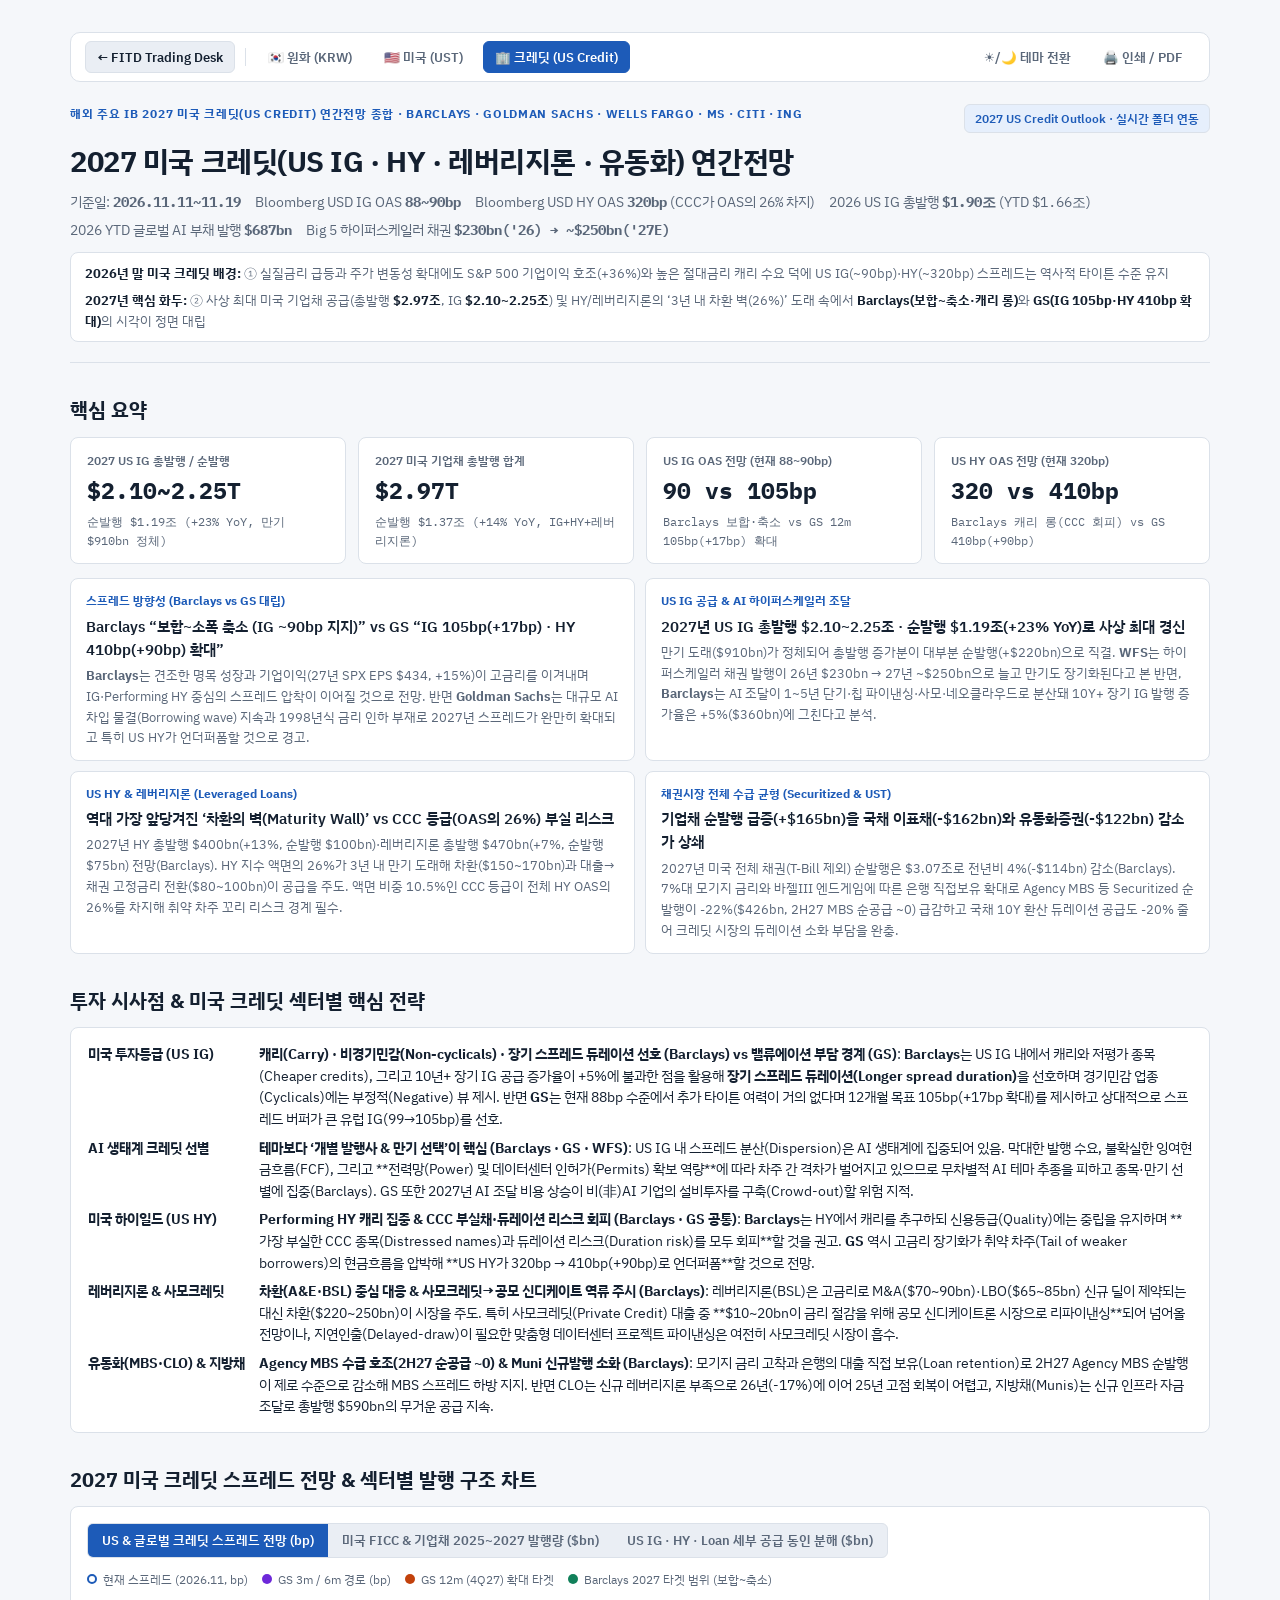
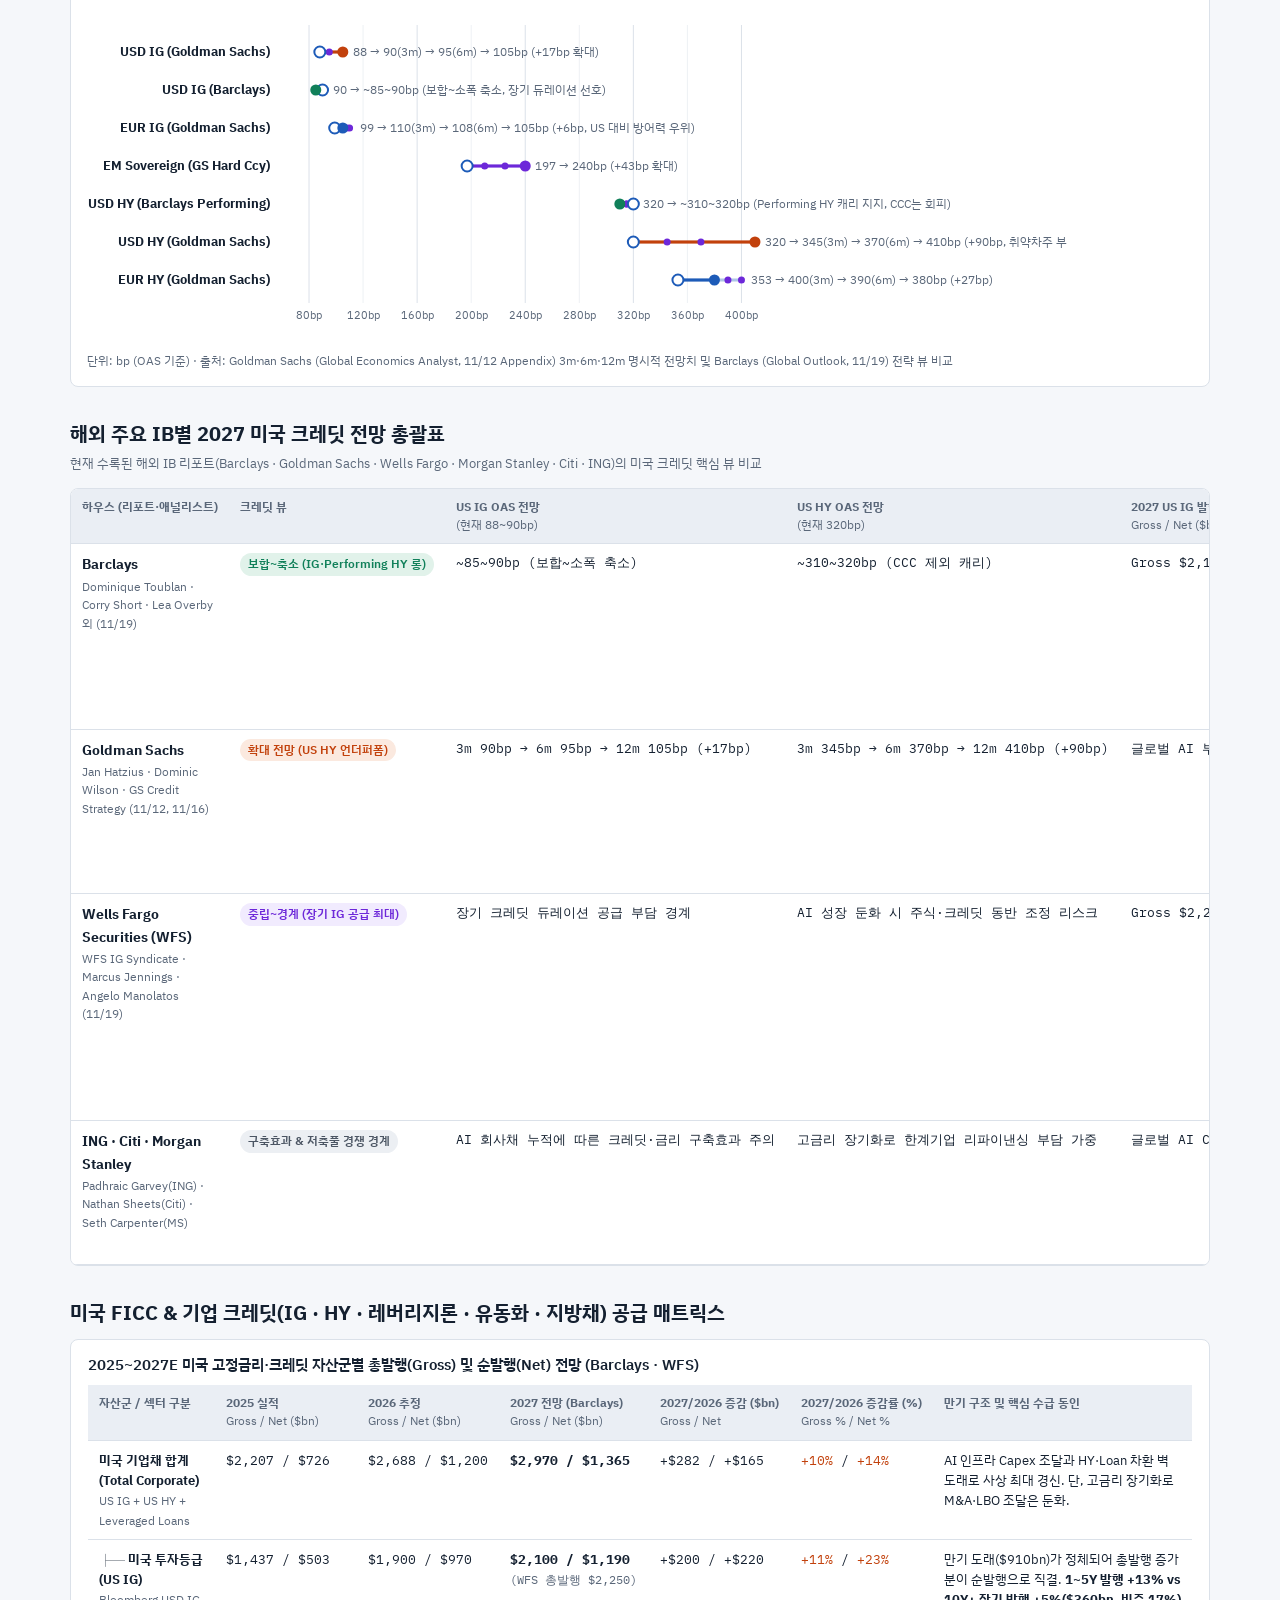
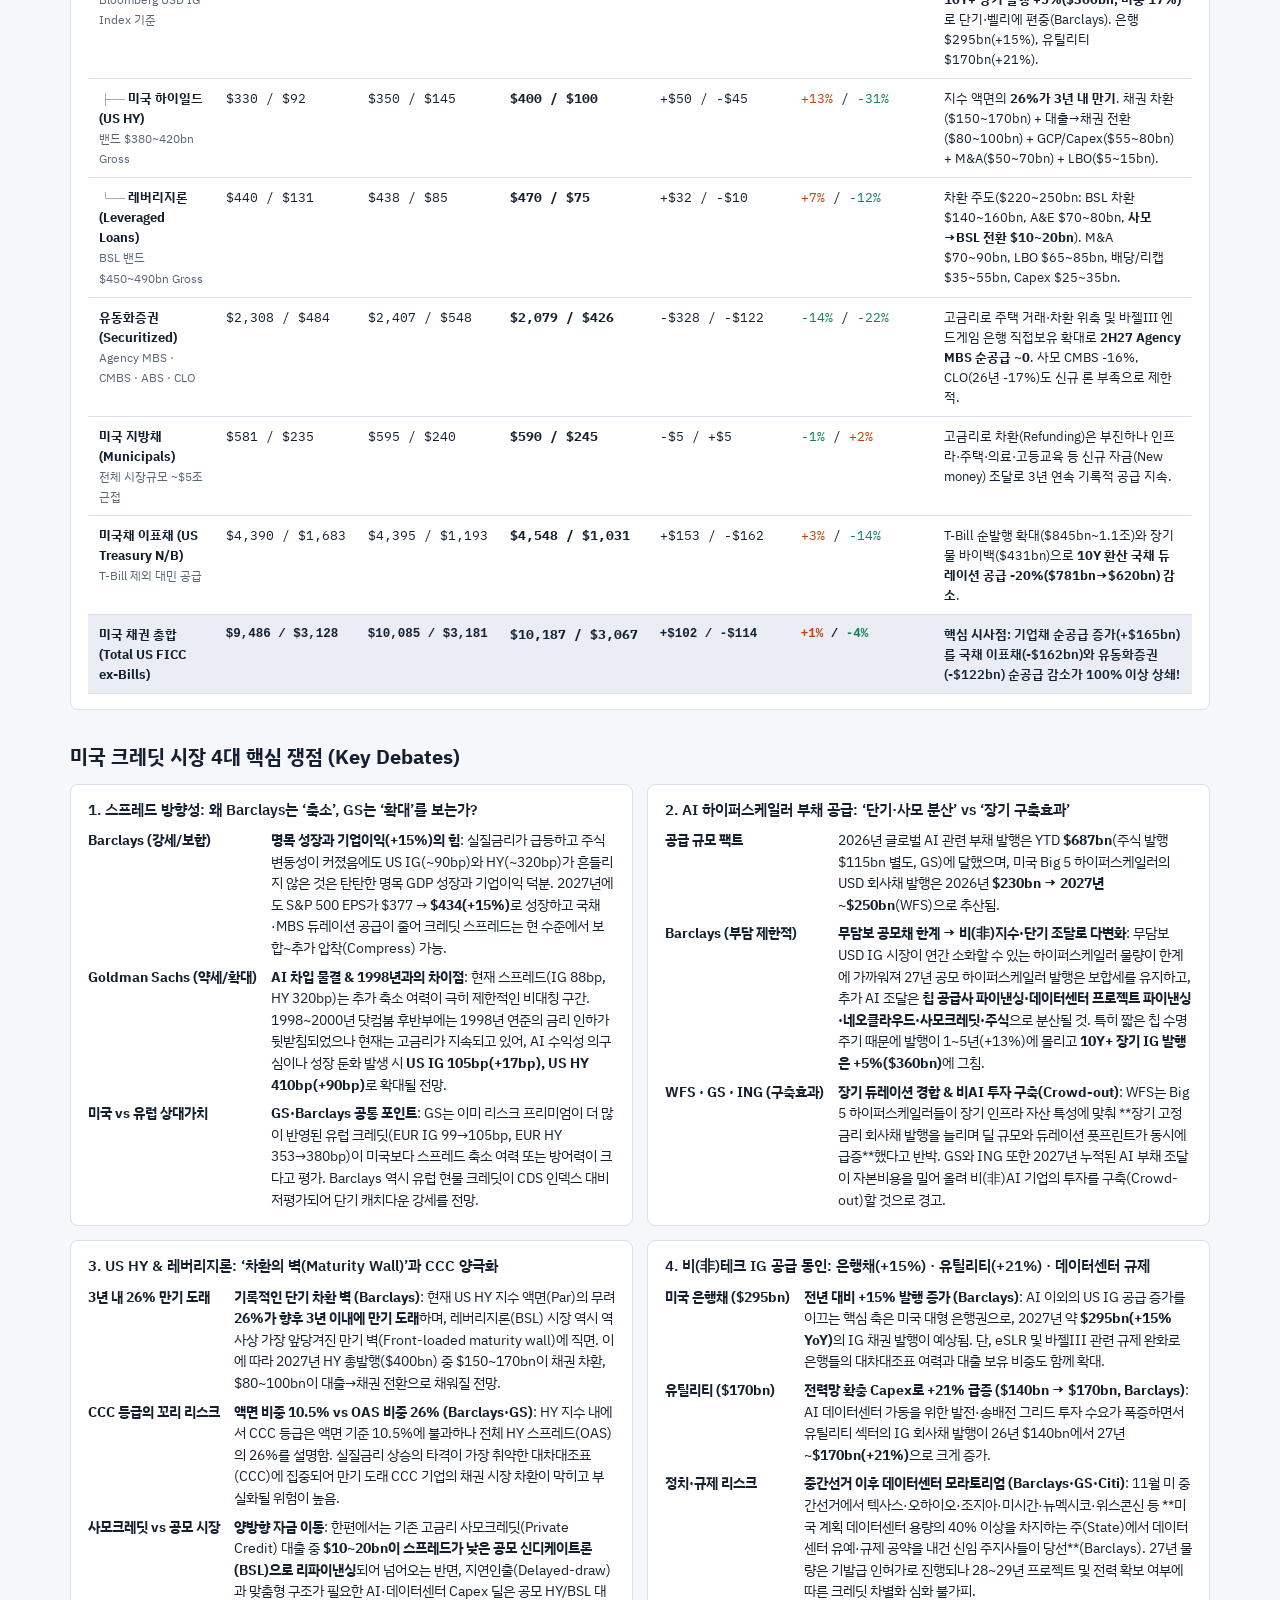
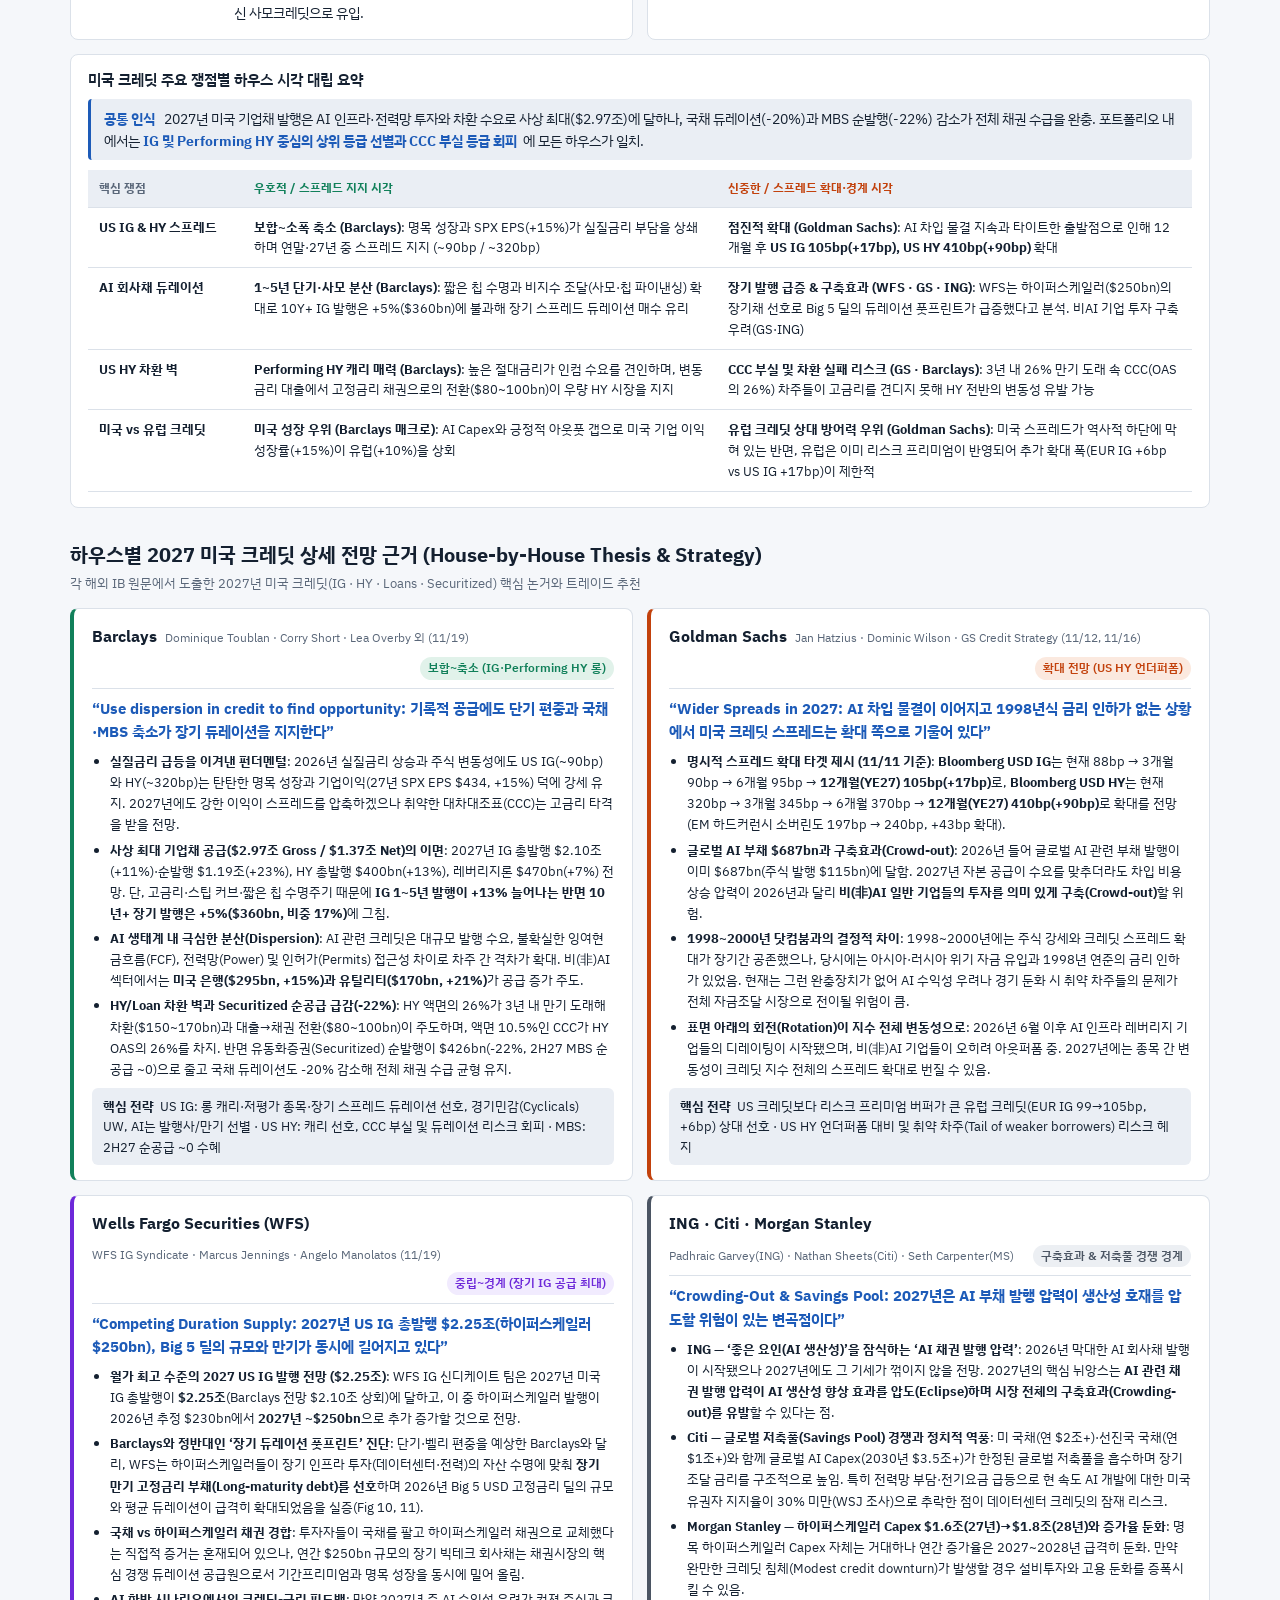
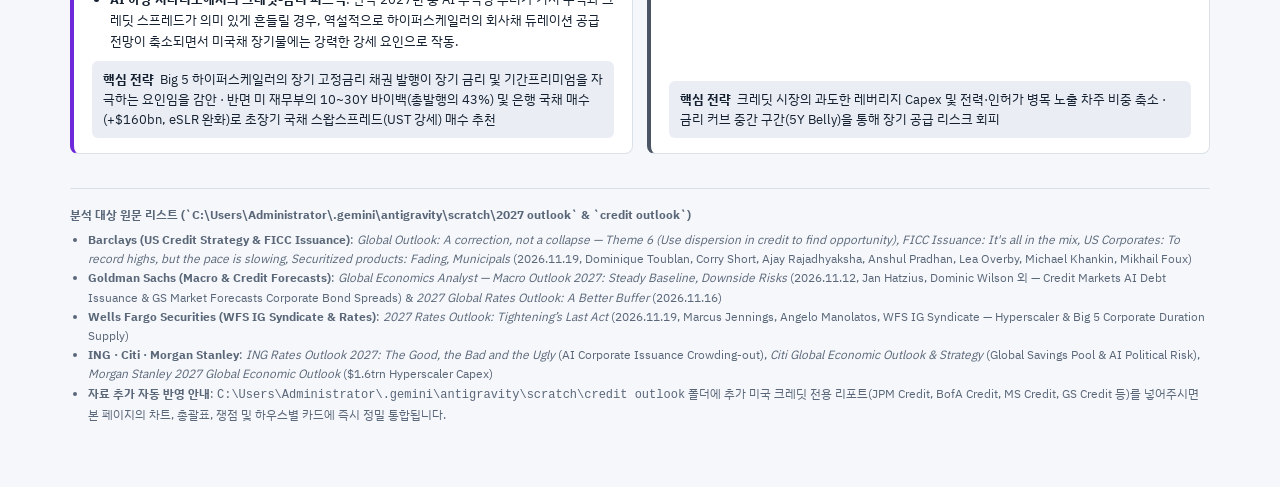
==== commit 77aa191d: "Publish 2027 KRW, UST & Credit Outlook pages (2026-11-20 15:01:49 KST)" ====
--- a/credit-2027-outlook.html
+++ b/credit-2027-outlook.html
@@ -3,7 +3,7 @@
 <head>
 <meta charset="utf-8">
 <meta name="viewport" content="width=device-width,initial-scale=1,viewport-fit=cover">
-<title>2027 크레딧(원화·글로벌) 연간전망 종합</title>
+<title>2027 미국 크레딧(US Credit) 연간전망 종합</title>
 <link rel="stylesheet" href="https://fonts.googleapis.com/css2?family=IBM+Plex+Sans+KR:wght@400;500;600;700&family=IBM+Plex+Mono:wght@400;500;600&display=swap">
 <style>
 :root{
@@ -92,7 +92,7 @@
 svg text{font-family:var(--f-body)}
 .note{font-size:12px;color:var(--muted)}
 
-table{border-collapse:collapse;width:100%;min-width:860px;font-size:13px}
+table{border-collapse:collapse;width:100%;min-width:880px;font-size:13px}
 th,td{text-align:left;padding:9px 11px;border-bottom:1px solid var(--line);vertical-align:top}
 th{font-size:11.5px;color:var(--muted);font-weight:700;background:var(--soft);position:sticky;top:0;white-space:nowrap}
 td.n{font-family:var(--f-mono);font-variant-numeric:tabular-nums;white-space:nowrap}
@@ -202,7 +202,7 @@
     <span class="sep"></span>
     <a href="./krw-2027-outlook.html">🇰🇷 원화 (KRW)</a>
     <a href="./ust-2027-outlook.html">🇺🇸 미국 (UST)</a>
-    <a href="./credit-2027-outlook.html" class="active">🏢 크레딧 (Credit)</a>
+    <a href="./credit-2027-outlook.html" class="active">🏢 크레딧 (US Credit)</a>
   </div>
   <div class="nav-right">
     <button type="button" onclick="toggleOutlookTheme()">☀️/🌙 테마 전환</button>
@@ -212,22 +212,21 @@
 
 <header>
   <div class="hdr-top">
-    <span class="eyebrow">국내 증권사 11곳 & 해외 IB 크레딧 전망 종합 · 원화 크레딧 · US IG/HY · 글로벌 수급</span>
-    <span class="badge-draft">2027 Credit Outlook · 실시간 연동</span>
-  </div>
-  <h1>2027 크레딧(원화·글로벌) 연간전망</h1>
+    <span class="eyebrow">해외 주요 IB 2027 미국 크레딧(US Credit) 연간전망 종합 · Barclays · Goldman Sachs · Wells Fargo · MS · Citi · ING</span>
+    <span class="badge-draft">2027 US Credit Outlook · 실시간 폴더 연동</span>
+  </div>
+  <h1>2027 미국 크레딧(US IG · HY · 레버리지론 · 유동화) 연간전망</h1>
   <div class="meta">
-    <span>기준일: <b class="num">2026.11.19</b></span>
-    <span>회사채 AA- (3Y) <b class="num">67~69bp</b></span>
-    <span>여전채 AA- (3Y) <b class="num">70~75bp</b></span>
-    <span>은행채 AAA (3Y) <b class="num">37~40bp</b></span>
-    <span>공사채 AAA (3Y) <b class="num">36~37bp</b></span>
-    <span>US IG OAS <b class="num">~90bp</b></span>
-    <span>US HY OAS <b class="num">~320bp</b></span>
+    <span>기준일: <b class="num">2026.11.11~11.19</b></span>
+    <span>Bloomberg USD IG OAS <b class="num">88~90bp</b></span>
+    <span>Bloomberg USD HY OAS <b class="num">320bp</b> (CCC가 OAS의 <span class="num">26%</span> 차지)</span>
+    <span>2026 US IG 총발행 <b class="num">$1.90조</b> (YTD <span class="num">$1.66조</span>)</span>
+    <span>2026 YTD 글로벌 AI 부채 발행 <b class="num">$687bn</b></span>
+    <span>Big 5 하이퍼스케일러 채권 <b class="num">$230bn('26) → ~$250bn('27E)</b></span>
   </div>
   <div class="context-bar">
-    <span><b>원화 크레딧 배경:</b> 1Q27 기준금리 인상 종료(3.50%) 인식과 함께 416조원 규모 ‘반도체 머니’·퇴직연금·투신 캐리 자금 유입으로 3Q27까지 스프레드 축소(전강후약) 컨센서스, 단 하나증권은 공급·고금리 부담에 따른 확대 전망</span>
-    <span><b>글로벌(US) 크레딧 배경:</b> 2027년 미국 회사채 총발행 $2.97조(IG $2.10~2.25조, 하이퍼스케일러 ~$250bn)로 사상 최대 경신 예상이나, 1~5년 단기·벨리 집중 및 MBS 순공급 감소(-22%)가 장기 듀레이션 부담을 완충</span>
+    <span><b>2026년 말 미국 크레딧 배경:</b> ① 실질금리 급등과 주가 변동성 확대에도 S&P 500 기업이익 호조(+36%)와 높은 절대금리 캐리 수요 덕에 US IG(~90bp)·HY(~320bp) 스프레드는 역사적 타이튼 수준 유지</span>
+    <span><b>2027년 핵심 화두:</b> ② 사상 최대 미국 기업채 공급(총발행 <b>$2.97조</b>, IG <b>$2.10~2.25조</b>) 및 HY/레버리지론의 ‘3년 내 차환 벽(26%)’ 도래 속에서 <b>Barclays(보합~축소·캐리 롱)</b>와 <b>GS(IG 105bp·HY 410bp 확대)</b>의 시각이 정면 대립</span>
   </div>
 </header>
 
@@ -236,245 +235,172 @@
   <div class="kpis" id="kpis"></div>
   <ul class="keys">
     <li>
-      <span class="t">원화 크레딧 방향성 & 경로</span>
-      <span class="b">인상 종료 확인 후 캐리 강세 (3Q 저점 → 4Q 소폭 재확대, ‘전강후약’)</span>
-      <span class="desc">다수 하우스(NH·신한·SK·신영·한화·메리츠·BNK)가 4Q27 회사채 AA- 50~62bp로의 축소를 전망. 연초 기관 자금 집행과 금리 고점 인식이 맞물려 3Q까지 강세를 보인 뒤 연말 북클로징으로 소폭 되돌림. <b>하나증권만 연초효과 후 약세(확대)</b>를 경고.</span>
+      <span class="t">스프레드 방향성 (Barclays vs GS 대립)</span>
+      <span class="b">Barclays “보합~소폭 축소 (IG ~90bp 지지)” vs GS “IG 105bp(+17bp) · HY 410bp(+90bp) 확대”</span>
+      <span class="desc"><b>Barclays</b>는 견조한 명목 성장과 기업이익(27년 SPX EPS $434, +15%)이 고금리를 이겨내며 IG·Performing HY 중심의 스프레드 압착이 이어질 것으로 전망. 반면 <b>Goldman Sachs</b>는 대규모 AI 차입 물결(Borrowing wave) 지속과 1998년식 금리 인하 부재로 2027년 스프레드가 완만히 확대되고 특히 US HY가 언더퍼폼할 것으로 경고.</span>
     </li>
     <li>
-      <span class="t">원화 섹터별 상대가치</span>
-      <span class="b">초우량물 ‘은행채 &gt; 공사채(LH 부담)’ · 크레딧 ‘상위 여전채 &amp; AA급 회사채’ 선호</span>
-      <span class="desc">공사채는 한전에서 <b>LH(27년 순증 20.4조, 28년 35.3조)</b>로 공급 축이 이동하며 구축효과 우려(신한·한화·NH). 반면 시중은행채는 발행 압력이 완화되고, 반도체 기업 금전신탁(120조+)의 상위 여전채 위탁 투자 재개로 여전채 AA+/AA- 및 회사채 AA급 선호.</span>
+      <span class="t">US IG 공급 &amp; AI 하이퍼스케일러 조달</span>
+      <span class="b">2027년 US IG 총발행 $2.10~2.25조 · 순발행 $1.19조(+23% YoY)로 사상 최대 경신</span>
+      <span class="desc">만기 도래($910bn)가 정체되어 총발행 증가분이 대부분 순발행(+$220bn)으로 직결. <b>WFS</b>는 하이퍼스케일러 채권 발행이 26년 $230bn → 27년 ~$250bn으로 늘고 만기도 장기화된다고 본 반면, <b>Barclays</b>는 AI 조달이 1~5년 단기·칩 파이낸싱·사모·네오클라우드로 분산돼 10Y+ 장기 IG 발행 증가율은 +5%($360bn)에 그친다고 분석.</span>
     </li>
     <li>
-      <span class="t">미국/글로벌 크레딧 공급</span>
-      <span class="b">US IG 총발행 $2.10~2.25조 사상 최대 (AI 하이퍼스케일러 ~$250bn)</span>
-      <span class="desc">Barclays는 27년 미국 기업채 총발행 $2.97조(+10%)·순발행 $1.37조(+14%), 이 중 IG 총발행 $2.10조(WFS $2.25조)·순발행 $1.19조(+23%) 전망. 다만 칩·데이터센터 조달의 단기화·사모 분산으로 10Y+ 장기 IG 발행 증가율은 +5%($360bn)에 그치고 1~5Y(+13%)에 집중.</span>
+      <span class="t">US HY &amp; 레버리지론 (Leveraged Loans)</span>
+      <span class="b">역대 가장 앞당겨진 ‘차환의 벽(Maturity Wall)’ vs CCC 등급(OAS의 26%) 부실 리스크</span>
+      <span class="desc">2027년 HY 총발행 $400bn(+13%, 순발행 $100bn)·레버리지론 총발행 $470bn(+7%, 순발행 $75bn) 전망(Barclays). HY 지수 액면의 26%가 3년 내 만기 도래해 차환($150~170bn)과 대출→채권 고정금리 전환($80~100bn)이 공급을 주도. 액면 비중 10.5%인 CCC 등급이 전체 HY OAS의 26%를 차지해 취약 차주 꼬리 리스크 경계 필수.</span>
     </li>
     <li>
-      <span class="t">업종별 펀더멘털 & 하위등급 차별화</span>
-      <span class="b">반도체·조선·방산·전력기기(+) vs 건설·석유화학·지방PF·CCC급(−)</span>
-      <span class="desc">원화 시장은 상반기 차환 만기 집중(약 500조 중 1H 54.9%) 속 반도체·조선·전력장비 신용도 개선 vs 건설·석유화학·저축은행 취약성 지속. 미국 HY 시장 역시 CCC 등급(비중 10.5%, OAS 기여 26%)에 고금리 이자부담이 집중되어 Performing HY/IG 위주 선별 필수.</span>
+      <span class="t">채권시장 전체 수급 균형 (Securitized &amp; UST)</span>
+      <span class="b">기업채 순발행 급증(+$165bn)을 국채 이표채(-$162bn)와 유동화증권(-$122bn) 감소가 상쇄</span>
+      <span class="desc">2027년 미국 전체 채권(T-Bill 제외) 순발행은 $3.07조로 전년비 4%(-$114bn) 감소(Barclays). 7%대 모기지 금리와 바젤III 엔드게임에 따른 은행 직접보유 확대로 Agency MBS 등 Securitized 순발행이 -22%($426bn, 2H27 MBS 순공급 ~0) 급감하고 국채 10Y 환산 듀레이션 공급도 -20% 줄어 크레딧 시장의 듀레이션 소화 부담을 완충.</span>
     </li>
   </ul>
 </section>
 
 <section>
-  <h2>투자 시사점 & 섹터별 핵심 전략</h2>
+  <h2>투자 시사점 &amp; 미국 크레딧 섹터별 핵심 전략</h2>
   <div class="panel">
     <dl class="kv">
-      <dt>원화 초우량 (AAA)</dt>
-      <dd><b>시중은행채 선호 / 공사채(LH)·특은채 경계 (신한·SK·NH·한화)</b>: 공사채는 LH의 대규모 신규 조달(27년 순증 20.4조)로 RW 0% 영역 수급 부담이 가중되고, 특수은행채는 생산적금융·첨단전략산업기금(첨단채 한도 18조) 발행 부담 존재. 반면 시중은행채는 순발행이 약 40조로 줄어 AAA 내 상대 매력 우위 (단, <b>하나</b>는 전체 스프레드 확대 국면에서 공사채·은행채 방어력을 상대 우위로 평가).</dd>
-      <dt>원화 여전채 vs 회사채</dt>
-      <dd><b>상위 여전채(AA+~AA-) 캐리 최선호 vs AA급 회사채 안정성 (신한·NH vs SK)</b>: <b>신한·NH·한양</b>은 삼성전자·SK하이닉스 등 반도체 여유자금(금융자산 416조, 금전신탁 120조 돌파)의 상위 여전채 편입 재개와 레포펀드 수요를 근거로 여전채 우위를 제시. 반면 <b>SK</b>는 여전채 역대 최대 만기(92~93조)를 감안해 AA 구간에서는 발행이 제한적인 일반 회사채 강세를 전망.</dd>
-      <dt>하위 등급 (A급 이하)</dt>
-      <dd><b>상반기 보수적 대응 → 하반기 A+ 선별 편입 (신한·NH·한화 vs SK·하나)</b>: 상반기 크레딧 만기 집중(55%)과 부동산 PF·석유화학 구조조정 잔여 리스크로 1H27까지는 상위 등급 중심 운용 권고. <b>한화·NH·신한</b>은 기준금리 동결 안착 및 종투사 발행어음·IMA 자금 유입이 가시화되는 하반기 중 A+ 우량 캐리 픽업을 추천하는 반면, <b>SK·하나</b>는 하위 등급 차별화 심화로 보수적 접근 유지.</dd>
-      <dt>미국/글로벌 IG &amp; HY</dt>
-      <dd><b>US IG 롱 캐리·비경기민감·장기 스프레드 듀레이션 vs HY CCC 회피 (Barclays·WFS)</b>: <b>Barclays</b>는 견조한 명목 성장과 기업이익(SPX EPS +15%)이 높은 실질금리를 상쇄한다며 IG 비중확대(비경기민감·저평가 종목·장기 스프레드 듀레이션 선호) 및 AI 섹터 내 전력·인허가·잉여현금흐름(FCF) 기반 종목 선별을 권고. HY는 3년 내 만기 도래 비중(26%)과 CCC 리스크를 감안해 듀레이션 리스크를 줄이고 Performing HY 캐리에 집중.</dd>
-      <dt>유럽 &amp; EM 크레딧</dt>
-      <dd><b>유럽 IG Down-in-rating·기업 하이브리드 &amp; EM HY 소버린 선별 (Barclays)</b>: 유럽은 현물 스프레드가 CDS 인덱스 대비 넓어 추가 축소 여력(기업 하이브리드 선호, Xover 헤지). EM 크레딧은 공급 부담이 큰 IG 소버린(멕시코 MW 하향, 사우디·필리핀·루마니아 UW)보다 펀더멘털·등급 상향 모멘텀이 있는 EM HY 소버린(남아공·나이지리아·파키스탄·스리랑카 등 OW) 및 아시아 IG 장기 저가채/단기 BB급 선호.</dd>
+      <dt>미국 투자등급 (US IG)</dt>
+      <dd><b>캐리(Carry) · 비경기민감(Non-cyclicals) · 장기 스프레드 듀레이션 선호 (Barclays) vs 밸류에이션 부담 경계 (GS)</b>: <b>Barclays</b>는 US IG 내에서 캐리와 저평가 종목(Cheaper credits), 그리고 10년+ 장기 IG 공급 증가율이 +5%에 불과한 점을 활용해 <b>장기 스프레드 듀레이션(Longer spread duration)</b>을 선호하며 경기민감 업종(Cyclicals)에는 부정적(Negative) 뷰 제시. 반면 <b>GS</b>는 현재 88bp 수준에서 추가 타이튼 여력이 거의 없다며 12개월 목표 105bp(+17bp 확대)를 제시하고 상대적으로 스프레드 버퍼가 큰 유럽 IG(99→105bp)를 선호.</dd>
+      <dt>AI 생태계 크레딧 선별</dt>
+      <dd><b>테마보다 ‘개별 발행사 &amp; 만기 선택’이 핵심 (Barclays · GS · WFS)</b>: US IG 내 스프레드 분산(Dispersion)은 AI 생태계에 집중되어 있음. 막대한 발행 수요, 불확실한 잉여현금흐름(FCF), 그리고 **전력망(Power) 및 데이터센터 인허가(Permits) 확보 역량**에 따라 차주 간 격차가 벌어지고 있으므로 무차별적 AI 테마 추종을 피하고 종목·만기 선별에 집중(Barclays). GS 또한 2027년 AI 조달 비용 상승이 비(非)AI 기업의 설비투자를 구축(Crowd-out)할 위험 지적.</dd>
+      <dt>미국 하이일드 (US HY)</dt>
+      <dd><b>Performing HY 캐리 집중 &amp; CCC 부실채·듀레이션 리스크 회피 (Barclays · GS 공통)</b>: <b>Barclays</b>는 HY에서 캐리를 추구하되 신용등급(Quality)에는 중립을 유지하며 **가장 부실한 CCC 종목(Distressed names)과 듀레이션 리스크(Duration risk)를 모두 회피**할 것을 권고. <b>GS</b> 역시 고금리 장기화가 취약 차주(Tail of weaker borrowers)의 현금흐름을 압박해 **US HY가 320bp → 410bp(+90bp)로 언더퍼폼**할 것으로 전망.</dd>
+      <dt>레버리지론 &amp; 사모크레딧</dt>
+      <dd><b>차환(A&amp;E·BSL) 중심 대응 &amp; 사모크레딧→공모 신디케이트 역류 주시 (Barclays)</b>: 레버리지론(BSL)은 고금리로 M&amp;A($70~90bn)·LBO($65~85bn) 신규 딜이 제약되는 대신 차환($220~250bn)이 시장을 주도. 특히 사모크레딧(Private Credit) 대출 중 **$10~20bn이 금리 절감을 위해 공모 신디케이트론 시장으로 리파이낸싱**되어 넘어올 전망이나, 지연인출(Delayed-draw)이 필요한 맞춤형 데이터센터 프로젝트 파이낸싱은 여전히 사모크레딧 시장이 흡수.</dd>
+      <dt>유동화(MBS·CLO) &amp; 지방채</dt>
+      <dd><b>Agency MBS 수급 호조(2H27 순공급 ~0) &amp; Muni 신규발행 소화 (Barclays)</b>: 모기지 금리 고착과 은행의 대출 직접 보유(Loan retention)로 2H27 Agency MBS 순발행이 제로 수준으로 감소해 MBS 스프레드 하방 지지. 반면 CLO는 신규 레버리지론 부족으로 26년(-17%)에 이어 25년 고점 회복이 어렵고, 지방채(Munis)는 신규 인프라 자금 조달로 총발행 $590bn의 무거운 공급 지속.</dd>
     </dl>
   </div>
 </section>
 
 <section class="chart-sec">
-  <h2>2027 크레딧 스프레드 경로 &amp; 발행 수급 차트</h2>
+  <h2>2027 미국 크레딧 스프레드 전망 &amp; 섹터별 발행 구조 차트</h2>
   <div class="chartcard">
     <div class="toolbar">
       <div class="seg" role="group" aria-label="차트 지표 선택">
-        <button type="button" id="tabSpread" aria-pressed="true">원화 크레딧 스프레드 전망 (bp)</button>
-        <button type="button" id="tabKrwSupply" aria-pressed="false">원화 섹터별 2027 발행량 (조원)</button>
-        <button type="button" id="tabUsSupply" aria-pressed="false">미국 크레딧 2025~2027 발행량 ($bn)</button>
+        <button type="button" id="tabSpread" aria-pressed="true">US &amp; 글로벌 크레딧 스프레드 전망 (bp)</button>
+        <button type="button" id="tabFiccSupply" aria-pressed="false">미국 FICC &amp; 기업채 2025~2027 발행량 ($bn)</button>
+        <button type="button" id="tabCorpMix" aria-pressed="false">US IG · HY · Loan 세부 공급 동인 분해 ($bn)</button>
       </div>
       <div class="legend" id="chartLegend"></div>
     </div>
-    <div class="scroll"><svg id="mainChart" role="img" aria-label="2027 크레딧 스프레드 및 발행량 비교 차트"></svg></div>
+    <div class="scroll"><svg id="mainChart" role="img" aria-label="2027 미국 크레딧 스프레드 및 발행량 비교 차트"></svg></div>
     <p class="note" id="chartNote"></p>
   </div>
 </section>
 
 <section>
-  <h2>하우스별 2027 원화 크레딧 전망 총괄표</h2>
-  <p class="sec-sub">국내 주요 증권사 11곳의 2027년 크레딧 스프레드 방향성, 섹터별 타겟 레벨 및 최선호 섹터 비교</p>
+  <h2>해외 주요 IB별 2027 미국 크레딧 전망 총괄표</h2>
+  <p class="sec-sub">현재 수록된 해외 IB 리포트(Barclays · Goldman Sachs · Wells Fargo · Morgan Stanley · Citi · ING)의 미국 크레딧 핵심 뷰 비교</p>
   <div class="tablebox">
     <table>
       <thead>
         <tr>
-          <th>하우스 (애널리스트)</th>
-          <th>스프레드 뷰</th>
-          <th>연간 경로 패턴</th>
-          <th>회사채 AA- (3Y)<br><span style="font-weight:400">현재/1Q → 4Q27 (3Q 저점)</span></th>
-          <th>여전채 AA- (3Y)<br><span style="font-weight:400">현재/1Q → 4Q27</span></th>
-          <th>공사채 / 은행채 AAA<br><span style="font-weight:400">현재/1Q → 4Q27</span></th>
-          <th>선호 섹터 &amp; 핵심 전략</th>
+          <th>하우스 (리포트·애널리스트)</th>
+          <th>크레딧 뷰</th>
+          <th>US IG OAS 전망<br><span style="font-weight:400">(현재 88~90bp)</span></th>
+          <th>US HY OAS 전망<br><span style="font-weight:400">(현재 320bp)</span></th>
+          <th>2027 US IG 발행량<br><span style="font-weight:400">Gross / Net ($bn)</span></th>
+          <th>AI 하이퍼스케일러 &amp; 공급 핵심 뷰</th>
+          <th>핵심 추천 전략 (Top Trades)</th>
         </tr>
       </thead>
-      <tbody id="krwHouseTbody"></tbody>
+      <tbody id="houseTbody"></tbody>
     </table>
   </div>
 </section>
 
 <section class="supply-sec">
-  <h2>원화 크레딧 섹터별 수급 &amp; 투자자 수요 심층 분석</h2>
-  <div class="tablebox">
-    <table>
-      <thead>
-        <tr>
-          <th>섹터</th>
-          <th>2027 총발행 전망</th>
-          <th>핵심 수급 포인트 (만기·순발행·구조 변화)</th>
-          <th>하우스별 상대가치 의견</th>
-        </tr>
-      </thead>
-      <tbody>
-        <tr>
-          <td><span class="who">공사채</span><span class="an">AAA · RW 0%</span></td>
-          <td class="n"><b>125조</b> (한화)<br><b>110~120조</b> (SK)</td>
-          <td>공급 주체가 <b>한전에서 LH(한국토지주택공사)로 이동</b>. LH 순증 규모가 2027년 <b class="num">20.4조</b> → 2028년 <b class="num">35.3조</b>로 급증하며 27년 만기는 3.0조뿐이라 대부분 신규 조달 물량. 한전채 만기 16.7조, MBS 만기 17.8조(한화). 26년 1~9월 LH 발행 11.9조로 전년비 3.2배 급증(신영).</td>
-          <td><span class="pill bear">경계 다수</span> <b>신한</b>(LH 순발행 20조+로 RW 0% 공급이 수요 초과·구축효과 우려) · <b>NH·SK</b>(AAA 내 은행채 대비 후순위) · <b>한화</b>(LH 공급 부담) vs <span class="pill bull">방어 우위</span> <b>하나</b>(약세장 확대 폭 최소)</td>
-        </tr>
-        <tr>
-          <td><span class="who">은행채</span><span class="an">시중은행 · 특수은행</span></td>
-          <td class="n"><b>250조</b> (한화)<br><b>250~290조</b> (SK)</td>
-          <td>전체 은행채 순발행은 약 <b class="num">40조</b>로 2026년 대비 감소(신영). 다만 <b>특수은행채</b>는 생산적금융 및 첨단전략산업기금 조달(첨단채 한도 <b class="num">18조</b>)로 순발행 확대(신한). 반면 <b>시중은행채</b>는 RWA 관리 및 예대율 안정으로 발행 압력 완화(신한·한화).</td>
-          <td><span class="pill bull">최선호 다수</span> <b>한화·SK·NH</b>(AAA 구간 내 공사채 대비 우위) · <b>신한</b>(초우량물 중 시중은행채 최선호, 단 특은채는 경계) · <b>하나</b>(확대 폭 작음) vs <span class="pill bear">경계</span> <b>한양</b>(월 25조 물량 부담)</td>
-        </tr>
-        <tr>
-          <td><span class="who">여전채</span><span class="an">카드 · 캐피탈</span></td>
-          <td class="n"><b>101조</b> (한화)<br><b>110~120조</b> (SK)</td>
-          <td>2027년 만기 도래 물량이 <b class="num">92~93조</b>(전년비 +14~16조)로 역대 최대이나, 순발행은 <b class="num">+10조</b> 수준으로 감소(신영). AA+ 3년 금리가 26년 초 3.34% → 9월 4.64%로 상승해 금리 매력 확보. 단, A급 이하 캐피탈사는 PF 잔여 부담으로 차환·스프레드 확대 압력 상존.</td>
-          <td><span class="pill bull">상위등급 선호</span> <b>신한</b>(상위등급 최선호, 반도체 금전신탁·레포펀드 유입) · <b>NH</b>(상·하위 모두 회사채 대비 우위) · <b>한양</b>(우량 캐피탈 선호) vs <span class="pill neu">신중</span> <b>SK</b>(AA에선 회사채 우위) · <b>하나</b>(확대 폭 큼)</td>
-        </tr>
-        <tr>
-          <td><span class="who">회사채</span><span class="an">일반기업 AA / A</span></td>
-          <td class="n"><b>75조</b> (한화)<br><b>60~80조</b> (SK)</td>
-          <td>2026년에는 기업 대출금리가 회사채 금리를 밑돌고 단기 CP·전단채로 조달이 이동해 공모 회사채 발행 위축. 2027년 1Q 기준금리 인상 종료 시 단기차입의 장기 치환 수요와 함께 회사채 조달 복귀 전망(신영·신한).</td>
-          <td><span class="pill bull">우량물 강세</span> <b>SK</b>(AA급 수급 강세) · <b>NH</b>(기업이익 증가로 신용 이벤트 제한) · <b>신한</b>(캡티브 영업 규제로 여전채 대비 탄력 둔화, A+는 하반기 확대) · <b>한화</b>(연초 발행 집중·비우량 심리 점검)</td>
-        </tr>
-      </tbody>
-    </table>
-  </div>
-
-  <div class="grid2">
-    <div class="panel">
-      <h3>수요 주체별 자금 흐름 &amp; 금융규제 영향</h3>
-      <dl class="kv">
-        <dt>반도체 머니</dt>
-        <dd><b>삼성전자·SK하이닉스 금융자산 <span class="num">416조</span> (신한·SK·신영·NH)</b>: 반도체 슈퍼사이클로 축적된 기업 여유자금이 채권형 금전신탁(<span class="num">120조</span> 돌파) 및 단기 사모채권형 펀드로 유입되며, 상위 등급 여전채 위탁 투자가 본격 재개됨.</dd>
-        <dt>투신 · 연기금</dt>
-        <dd><b>인상 종료 시점 선행 유입 (SK)</b>: 투신권은 기준금리 인상 종료 인식 시점에 잔고와 듀레이션을 선행 확대하는 경향. 국민연금 또한 국내채권 비중(16.8% → 27년 목표 <span class="num">21.8%</span>) 확대로 크레딧 매수 여력 뒷받침. 미래대응기금 여유자금(97~104조)도 단기 국고·초우량 크레딧에 우호적(NH).</dd>
-        <dt>은행 · 리테일</dt>
-        <dd><b>RWA 완화 &amp; 5%대 리테일 수요 (SK·신한)</b>: 환율 안정(1,300원대) 시 은행권 RWA 부담이 완화되며 AA급 회사채 매수 재개. 개인·리테일 투자자들도 절대금리 4%대 후반~5%대 크레딧물에 대한 만기보유(Buy &amp; Hold) 수요 견조.</dd>
-        <dt>금융규제 변화</dt>
-        <dd><b>우량채 쏠림 강화 vs 하반기 모험자본 유입 (NH·신한)</b>: 증권사 신조정유동성비율 도입, 보험사 K-ICS 기본자본 관리, 은행 경기대응완충자본(SSyRB) 등은 상반기 우량채 선호를 강화. 반면 종합금융투자사업자의 발행어음·IMA(종합투자계좌) 모험자본 의무비율 확대는 하반기 A급 회사채·여전채 수요를 지지.</dd>
-        <dt>만기 차환 벽</dt>
-        <dd><b>2027년 크레딧 총 만기 약 <span class="num">500조</span> 상반기 집중 (NH)</b>: 전체 만기의 <span class="num">54.9%</span>(1Q 27.9%, 2Q 27.0%)가 상반기에 집중되어 있어 1분기 발행 물량 소화 과정에서의 일시적 마찰 주의.</dd>
-      </dl>
-    </div>
-
-    <div class="panel">
-      <h3>2027 원화 크레딧 업종별 기상도 (신영 · SK · NH · 한화)</h3>
-      <dl class="kv">
-        <dt>긍정적 (+) 업종</dt>
-        <dd>
-          <div class="chips" style="margin-bottom:4px">
-            <span class="chip" style="border-color:var(--bull);color:var(--bull)">반도체 (HBM·선단공정)</span>
-            <span class="chip" style="border-color:var(--bull);color:var(--bull)">조선 (고가 수주잔고)</span>
-            <span class="chip" style="border-color:var(--bull);color:var(--bull)">전력기기·장비 (AI 그리드)</span>
-            <span class="chip" style="border-color:var(--bull);color:var(--bull)">방산 (수출 확대)</span>
-            <span class="chip" style="border-color:var(--bull);color:var(--bull)">건설기계</span>
-          </div>
-          AI 데이터센터 전력망 확충 및 글로벌 인프라 투자 수혜로 현금흐름과 재무완충력이 동반 개선되며 등급 상향 모멘텀 보유(신영·SK).
-        </dd>
-        <dt>부정적 (−) 업종</dt>
-        <dd>
-          <div class="chips" style="margin-bottom:4px">
-            <span class="chip" style="border-color:var(--bear);color:var(--bear)">석유화학 (공급과잉·마진부진)</span>
-            <span class="chip" style="border-color:var(--bear);color:var(--bear)">건설 · 지방 PF</span>
-            <span class="chip" style="border-color:var(--bear);color:var(--bear)">철강 · 제지</span>
-            <span class="chip" style="border-color:var(--bear);color:var(--bear)">저축은행 · 하위 캐피탈</span>
-            <span class="chip" style="border-color:var(--bear);color:var(--bear)">리츠 (고금리 차환)</span>
-          </div>
-          중국발 공급과잉이 지속되는 석유화학·철강과 지방 미분양 및 브릿지론 정리 부담이 남은 건설·하위 제2금융권은 신용등급 하향 및 스프레드 차별화 지속(신영·SK).
-        </dd>
-        <dt>핵심 모니터링</dt>
-        <dd><b>AI Capex 피크아웃 시점 &amp; 조달 금리</b>: BNK는 2Q27 중 글로벌 AI 투자·조달 이슈가 부각될 경우 국내외 신용스프레드가 일시 확대될 리스크를 지적. NH는 삼성전자 목표주가 하향 시점을 듀레이션 확대 및 크레딧 베타 전환의 핵심 시그널로 제시.</dd>
-      </dl>
-    </div>
-  </div>
-</section>
-
-<section>
-  <h2>미국 · 글로벌 크레딧 전망 &amp; FICC 공급 매트릭스 (해외 IB)</h2>
+  <h2>미국 FICC &amp; 기업 크레딧(IG · HY · 레버리지론 · 유동화 · 지방채) 공급 매트릭스</h2>
   <div class="panel">
-    <h3>미국 FICC 및 기업 크레딧(IG · HY · 레버리지론 · 유동화) 발행 전망 (Barclays · WFS)</h3>
+    <h3>2025~2027E 미국 고정금리·크레딧 자산군별 총발행(Gross) 및 순발행(Net) 전망 (Barclays · WFS)</h3>
     <div class="scroll">
-      <table style="min-width:920px;font-size:12.5px">
+      <table style="min-width:940px;font-size:12.5px">
         <thead>
           <tr>
-            <th>자산군 / 섹터</th>
+            <th>자산군 / 섹터 구분</th>
             <th>2025 실적<br><span style="font-weight:400">Gross / Net ($bn)</span></th>
             <th>2026 추정<br><span style="font-weight:400">Gross / Net ($bn)</span></th>
             <th>2027 전망 (Barclays)<br><span style="font-weight:400">Gross / Net ($bn)</span></th>
-            <th>전년비 증감 (27/26)<br><span style="font-weight:400">Gross % / Net %</span></th>
-            <th>핵심 동인 &amp; 하우스 코멘트 (Barclays · WFS · ING · Citi)</th>
+            <th>2027/2026 증감 ($bn)<br><span style="font-weight:400">Gross / Net</span></th>
+            <th>2027/2026 증감률 (%)<br><span style="font-weight:400">Gross % / Net %</span></th>
+            <th>만기 구조 및 핵심 수급 동인</th>
           </tr>
         </thead>
         <tbody>
           <tr>
-            <td><b>미국채 이표채 (TSY)</b><br><span class="note">Notes &amp; Bonds (ex-Bills)</span></td>
+            <td><b>미국 기업채 합계 (Total Corporate)</b><br><span class="note">US IG + US HY + Leveraged Loans</span></td>
+            <td class="n">$2,207 / $726</td>
+            <td class="n">$2,688 / $1,200</td>
+            <td class="n"><b>$2,970 / $1,365</b></td>
+            <td class="n">+$282 / +$165</td>
+            <td class="n"><span class="up">+10%</span> / <span class="up">+14%</span></td>
+            <td>AI 인프라 Capex 조달과 HY·Loan 차환 벽 도래로 사상 최대 경신. 단, 고금리 장기화로 M&amp;A·LBO 조달은 둔화.</td>
+          </tr>
+          <tr>
+            <td>├─ <b>미국 투자등급 (US IG)</b><br><span class="note">Bloomberg USD IG Index 기준</span></td>
+            <td class="n">$1,437 / $503</td>
+            <td class="n">$1,900 / $970</td>
+            <td class="n"><b>$2,100 / $1,190</b><br><span class="note">(WFS 총발행 $2,250)</span></td>
+            <td class="n">+$200 / +$220</td>
+            <td class="n"><span class="up">+11%</span> / <span class="up">+23%</span></td>
+            <td>만기 도래($910bn)가 정체되어 총발행 증가분이 순발행으로 직결. <b>1~5Y 발행 +13% vs 10Y+ 장기 발행 +5%($360bn, 비중 17%)</b>로 단기·벨리에 편중(Barclays). 은행 $295bn(+15%), 유틸리티 $170bn(+21%).</td>
+          </tr>
+          <tr>
+            <td>├─ <b>미국 하이일드 (US HY)</b><br><span class="note">밴드 $380~420bn Gross</span></td>
+            <td class="n">$330 / $92</td>
+            <td class="n">$350 / $145</td>
+            <td class="n"><b>$400 / $100</b></td>
+            <td class="n">+$50 / -$45</td>
+            <td class="n"><span class="up">+13%</span> / <span class="dn">-31%</span></td>
+            <td>지수 액면의 <b>26%가 3년 내 만기</b>. 채권 차환($150~170bn) + 대출→채권 전환($80~100bn) + GCP/Capex($55~80bn) + M&amp;A($50~70bn) + LBO($5~15bn).</td>
+          </tr>
+          <tr>
+            <td>└─ <b>레버리지론 (Leveraged Loans)</b><br><span class="note">BSL 밴드 $450~490bn Gross</span></td>
+            <td class="n">$440 / $131</td>
+            <td class="n">$438 / $85</td>
+            <td class="n"><b>$470 / $75</b></td>
+            <td class="n">+$32 / -$10</td>
+            <td class="n"><span class="up">+7%</span> / <span class="dn">-12%</span></td>
+            <td>차환 주도($220~250bn: BSL 차환 $140~160bn, A&amp;E $70~80bn, <b>사모→BSL 전환 $10~20bn</b>). M&amp;A $70~90bn, LBO $65~85bn, 배당/리캡 $35~55bn, Capex $25~35bn.</td>
+          </tr>
+          <tr>
+            <td><b>유동화증권 (Securitized)</b><br><span class="note">Agency MBS · CMBS · ABS · CLO</span></td>
+            <td class="n">$2,308 / $484</td>
+            <td class="n">$2,407 / $548</td>
+            <td class="n"><b>$2,079 / $426</b></td>
+            <td class="n">-$328 / -$122</td>
+            <td class="n"><span class="dn">-14%</span> / <span class="dn">-22%</span></td>
+            <td>고금리로 주택 거래·차환 위축 및 바젤III 엔드게임 은행 직접보유 확대로 <b>2H27 Agency MBS 순공급 ~0</b>. 사모 CMBS -16%, CLO(26년 -17%)도 신규 론 부족으로 제한적.</td>
+          </tr>
+          <tr>
+            <td><b>미국 지방채 (Municipals)</b><br><span class="note">전체 시장규모 ~$5조 근접</span></td>
+            <td class="n">$581 / $235</td>
+            <td class="n">$595 / $240</td>
+            <td class="n"><b>$590 / $245</b></td>
+            <td class="n">-$5 / +$5</td>
+            <td class="n"><span class="dn">-1%</span> / <span class="up">+2%</span></td>
+            <td>고금리로 차환(Refunding)은 부진하나 인프라·주택·의료·고등교육 등 신규 자금(New money) 조달로 3년 연속 기록적 공급 지속.</td>
+          </tr>
+          <tr>
+            <td><b>미국채 이표채 (US Treasury N/B)</b><br><span class="note">T-Bill 제외 대민 공급</span></td>
             <td class="n">$4,390 / $1,683</td>
             <td class="n">$4,395 / $1,193</td>
             <td class="n"><b>$4,548 / $1,031</b></td>
-            <td class="n"><span class="up">+3%</span> / <span class="dn">-14%</span><br><span class="note">(-$162bn Net)</span></td>
-            <td>T-Bill 순발행 확대($845bn~1.1조)와 장기 바이백($431bn)으로 <b>10Y 환산 국채 듀레이션 공급 -20% 감소($781bn→$620bn)</b>. 회사채 발행 증가분을 국채 듀레이션 축소가 상쇄.</td>
-          </tr>
-          <tr>
-            <td><b>미국 기업채 합계 (Corp)</b><br><span class="note">IG + HY + Lev Loans</span></td>
-            <td class="n">$2,207 / $726</td>
-            <td class="n">$2,688 / $1,200</td>
-            <td class="n"><b>$2,970 / $1,365</b></td>
-            <td class="n"><span class="up">+10%</span> / <span class="up">+14%</span><br><span class="note">(+$165bn Net)</span></td>
-            <td>AI 인프라 조달과 HY/Loan 차환 벽 도래로 총발행·순발행 모두 사상 최대 경신. 단, 고금리로 M&amp;A·LBO 조달은 둔화.</td>
-          </tr>
-          <tr>
-            <td>├─ <b>투자등급 (US IG)</b><br><span class="note">현재 OAS ~90bp</span></td>
-            <td class="n">$1,437 / $503</td>
-            <td class="n">$1,900 / $970</td>
-            <td class="n"><b>$2,100 / $1,190</b><br><span class="note">(WFS 총발행 $2,250)</span></td>
-            <td class="n"><span class="up">+11%</span> / <span class="up">+23%</span><br><span class="note">(+$220bn Net)</span></td>
-            <td>만기 도래($910bn)가 평이해 총발행 증가분이 대부분 순발행(+$220bn)으로 연결. <b>AI 하이퍼스케일러 ~$250bn(WFS)</b>, 미 은행채 ~$295bn(+15%), 유틸리티 ~$170bn(+21%). 단, 10Y+ 장기 발행은 +5%($360bn, 비중 17%)에 그치고 <b>1~5Y(+13%) 단기·벨리에 집중</b>(Barclays).</td>
-          </tr>
-          <tr>
-            <td>├─ <b>하이일드 (US HY)</b><br><span class="note">현재 OAS ~320bp</span></td>
-            <td class="n">$330 / $92</td>
-            <td class="n">$350 / $145</td>
-            <td class="n"><b>$400 / $100</b><br><span class="note">(밴드 $380~420bn)</span></td>
-            <td class="n"><span class="up">+13%</span> / <span class="dn">-31%</span><br><span class="note">(-$45bn Net)</span></td>
-            <td>HY 지수 액면의 26%가 3년 내 만기 도래해 <b>차환 발행($150~170bn) + 변동금리 대출의 고정금리 채권 전환($80~100bn)</b>이 주도. GCP/Capex(AI·데이터센터 포함) $55~80bn. CCC 등급이 전체 OAS의 26% 차지.</td>
-          </tr>
-          <tr>
-            <td>└─ <b>레버리지론 (BSL)</b><br><span class="note">Syndicated Loans</span></td>
-            <td class="n">$440 / $131</td>
-            <td class="n">$438 / $85</td>
-            <td class="n"><b>$470 / $75</b><br><span class="note">(밴드 $450~490bn)</span></td>
-            <td class="n"><span class="up">+7%</span> / <span class="dn">-12%</span><br><span class="note">(-$10bn Net)</span></td>
-            <td>역대 가장 앞당겨진 만기 벽으로 리파이낸싱($220~250bn, 사모크레딧→신디케이트론 전환 $10~20bn 포함)이 공급 주도. M&amp;A($70~90bn)·LBO($65~85bn)는 고금리로 제약.</td>
-          </tr>
-          <tr>
-            <td><b>유동화증권 (Securitized)</b><br><span class="note">Agency MBS · ABS · CMBS · CLO</span></td>
-            <td class="n">$2,308 / $484</td>
-            <td class="n">$2,407 / $548</td>
-            <td class="n"><b>$2,079 / $426</b></td>
-            <td class="n"><span class="dn">-14%</span> / <span class="dn">-22%</span><br><span class="note">(-$122bn Net)</span></td>
-            <td>7%대 모기지 금리와 바젤III 엔드게임 도입에 따른 은행 직접 대출 보유 확대로 <b>2H27 에이전시 MBS 순공급이 제로(0)에 수렴</b>. BSL/사모 CLO 발행도 26년 -17%에 이어 제한적. 채권시장 전체 듀레이션 부담을 낮추는 핵심 완충재.</td>
-          </tr>
-          <tr>
-            <td><b>지방채 (Municipals)</b><br><span class="note">전체 시장규모 ~$5조 근접</span></td>
-            <td class="n">$581 / $235</td>
-            <td class="n">$595 / $240</td>
-            <td class="n"><b>$590 / $245</b></td>
-            <td class="n"><span class="dn">-1%</span> / <span class="up">+2%</span><br><span class="note">(+$5bn Net)</span></td>
-            <td>차환(Refunding)은 고금리로 위축됐으나 인프라·주택·의료·고등교육 등 신규 자금(New money) 조달 수요로 3년 연속 사상 최대 수준의 발행 지속.</td>
+            <td class="n">+$153 / -$162</td>
+            <td class="n"><span class="up">+3%</span> / <span class="dn">-14%</span></td>
+            <td>T-Bill 순발행 확대($845bn~1.1조)와 장기물 바이백($431bn)으로 <b>10Y 환산 국채 듀레이션 공급 -20%($781bn→$620bn) 감소</b>.</td>
+          </tr>
+          <tr style="background:var(--soft);font-weight:600">
+            <td><b>미국 채권 총합 (Total US FICC ex-Bills)</b></td>
+            <td class="n">$9,486 / $3,128</td>
+            <td class="n">$10,085 / $3,181</td>
+            <td class="n"><b>$10,187 / $3,067</b></td>
+            <td class="n">+$102 / -$114</td>
+            <td class="n"><span class="up">+1%</span> / <span class="dn">-4%</span></td>
+            <td><b>핵심 시사점</b>: 기업채 순공급 증가(+$165bn)를 국채 이표채(-$162bn)와 유동화증권(-$122bn) 순공급 감소가 100% 이상 상쇄!</td>
           </tr>
         </tbody>
       </table>
@@ -483,37 +409,83 @@
 </section>
 
 <section>
-  <h2>크레딧 시장 핵심 쟁점 &amp; 하우스 간 시각 차이</h2>
+  <h2>미국 크레딧 시장 4대 핵심 쟁점 (Key Debates)</h2>
+  <div class="grid2">
+    <div class="panel">
+      <h3>1. 스프레드 방향성: 왜 Barclays는 ‘축소’, GS는 ‘확대’를 보는가?</h3>
+      <dl class="kv">
+        <dt>Barclays (강세/보합)</dt>
+        <dd><b>명목 성장과 기업이익(+15%)의 힘</b>: 실질금리가 급등하고 주식 변동성이 커졌음에도 US IG(~90bp)와 HY(~320bp)가 흔들리지 않은 것은 탄탄한 명목 GDP 성장과 기업이익 덕분. 2027년에도 S&amp;P 500 EPS가 $377 → <b>$434(+15%)</b>로 성장하고 국채·MBS 듀레이션 공급이 줄어 크레딧 스프레드는 현 수준에서 보합~추가 압착(Compress) 가능.</dd>
+        <dt>Goldman Sachs (약세/확대)</dt>
+        <dd><b>AI 차입 물결 &amp; 1998년과의 차이점</b>: 현재 스프레드(IG 88bp, HY 320bp)는 추가 축소 여력이 극히 제한적인 비대칭 구간. 1998~2000년 닷컴붐 후반부에는 1998년 연준의 금리 인하가 뒷받침되었으나 현재는 고금리가 지속되고 있어, AI 수익성 의구심이나 성장 둔화 발생 시 <b>US IG 105bp(+17bp), US HY 410bp(+90bp)</b>로 확대될 전망.</dd>
+        <dt>미국 vs 유럽 상대가치</dt>
+        <dd><b>GS·Barclays 공통 포인트</b>: GS는 이미 리스크 프리미엄이 더 많이 반영된 유럽 크레딧(EUR IG 99→105bp, EUR HY 353→380bp)이 미국보다 스프레드 축소 여력 또는 방어력이 크다고 평가. Barclays 역시 유럽 현물 크레딧이 CDS 인덱스 대비 저평가되어 단기 캐치다운 강세를 전망.</dd>
+      </dl>
+    </div>
+
+    <div class="panel">
+      <h3>2. AI 하이퍼스케일러 부채 공급: ‘단기·사모 분산’ vs ‘장기 구축효과’</h3>
+      <dl class="kv">
+        <dt>공급 규모 팩트</dt>
+        <dd>2026년 글로벌 AI 관련 부채 발행은 YTD <b>$687bn</b>(주식 발행 $115bn 별도, GS)에 달했으며, 미국 Big 5 하이퍼스케일러의 USD 회사채 발행은 2026년 <b>$230bn → 2027년 ~$250bn</b>(WFS)으로 추산됨.</dd>
+        <dt>Barclays (부담 제한적)</dt>
+        <dd><b>무담보 공모채 한계 → 비(非)지수·단기 조달로 다변화</b>: 무담보 USD IG 시장이 연간 소화할 수 있는 하이퍼스케일러 물량이 한계에 가까워져 27년 공모 하이퍼스케일러 발행은 보합세를 유지하고, 추가 AI 조달은 <b>칩 공급사 파이낸싱·데이터센터 프로젝트 파이낸싱·네오클라우드·사모크레딧·주식</b>으로 분산될 것. 특히 짧은 칩 수명주기 때문에 발행이 1~5년(+13%)에 몰리고 <b>10Y+ 장기 IG 발행은 +5%($360bn)</b>에 그침.</dd>
+        <dt>WFS · GS · ING (구축효과)</dt>
+        <dd><b>장기 듀레이션 경합 &amp; 비AI 투자 구축(Crowd-out)</b>: WFS는 Big 5 하이퍼스케일러들이 장기 인프라 자산 특성에 맞춰 **장기 고정금리 회사채 발행을 늘리며 딜 규모와 듀레이션 풋프린트가 동시에 급증**했다고 반박. GS와 ING 또한 2027년 누적된 AI 부채 조달이 자본비용을 밀어 올려 비(非)AI 기업의 투자를 구축(Crowd-out)할 것으로 경고.</dd>
+      </dl>
+    </div>
+
+    <div class="panel">
+      <h3>3. US HY &amp; 레버리지론: ‘차환의 벽(Maturity Wall)’과 CCC 양극화</h3>
+      <dl class="kv">
+        <dt>3년 내 26% 만기 도래</dt>
+        <dd><b>기록적인 단기 차환 벽 (Barclays)</b>: 현재 US HY 지수 액면(Par)의 무려 <b>26%가 향후 3년 이내에 만기 도래</b>하며, 레버리지론(BSL) 시장 역시 역사상 가장 앞당겨진 만기 벽(Front-loaded maturity wall)에 직면. 이에 따라 2027년 HY 총발행($400bn) 중 $150~170bn이 채권 차환, $80~100bn이 대출→채권 전환으로 채워질 전망.</dd>
+        <dt>CCC 등급의 꼬리 리스크</dt>
+        <dd><b>액면 비중 10.5% vs OAS 비중 26% (Barclays·GS)</b>: HY 지수 내에서 CCC 등급은 액면 기준 10.5%에 불과하나 전체 HY 스프레드(OAS)의 26%를 설명함. 실질금리 상승의 타격이 가장 취약한 대차대조표(CCC)에 집중되어 만기 도래 CCC 기업의 채권 시장 차환이 막히고 부실화될 위험이 높음.</dd>
+        <dt>사모크레딧 vs 공모 시장</dt>
+        <dd><b>양방향 자금 이동</b>: 한편에서는 기존 고금리 사모크레딧(Private Credit) 대출 중 <b>$10~20bn이 스프레드가 낮은 공모 신디케이트론(BSL)으로 리파이낸싱</b>되어 넘어오는 반면, 지연인출(Delayed-draw)과 맞춤형 구조가 필요한 AI·데이터센터 Capex 딜은 공모 HY/BSL 대신 사모크레딧으로 유입.</dd>
+      </dl>
+    </div>
+
+    <div class="panel">
+      <h3>4. 비(非)테크 IG 공급 동인: 은행채(+15%) · 유틸리티(+21%) · 데이터센터 규제</h3>
+      <dl class="kv">
+        <dt>미국 은행채 ($295bn)</dt>
+        <dd><b>전년 대비 +15% 발행 증가 (Barclays)</b>: AI 이외의 US IG 공급 증가를 이끄는 핵심 축은 미국 대형 은행권으로, 2027년 약 <b>$295bn(+15% YoY)</b>의 IG 채권 발행이 예상됨. 단, eSLR 및 바젤III 관련 규제 완화로 은행들의 대차대조표 여력과 대출 보유 비중도 함께 확대.</dd>
+        <dt>유틸리티 ($170bn)</dt>
+        <dd><b>전력망 확충 Capex로 +21% 급증 ($140bn → $170bn, Barclays)</b>: AI 데이터센터 가동을 위한 발전·송배전 그리드 투자 수요가 폭증하면서 유틸리티 섹터의 IG 회사채 발행이 26년 $140bn에서 27년 <b>~$170bn(+21%)</b>으로 크게 증가.</dd>
+        <dt>정치·규제 리스크</dt>
+        <dd><b>중간선거 이후 데이터센터 모라토리엄 (Barclays·GS·Citi)</b>: 11월 미 중간선거에서 텍사스·오하이오·조지아·미시간·뉴멕시코·위스콘신 등 **미국 계획 데이터센터 용량의 40% 이상을 차지하는 주(State)에서 데이터센터 유예·규제 공약을 내건 신임 주지사들이 당선**(Barclays). 27년 물량은 기발급 인허가로 진행되나 28~29년 프로젝트 및 전력 확보 여부에 따른 크레딧 차별화 심화 불가피.</dd>
+      </dl>
+    </div>
+  </div>
+
   <div class="panel">
-    <p class="consensus"><b>공통 인식</b> 원화 크레딧은 기준금리 인상 종료와 풍부한 대기 자금(반도체 머니·투신·연기금)에 힘입어 3분기까지 캐리 강세(전강후약)가 우세하며, 글로벌 크레딧은 AI Capex발 사상 최대 IG 공급에도 견조한 기업이익이 스프레드를 지지. 다만 <b>하나증권의 스프레드 확대 콜, 공사채(LH) vs 여전채 선호도, AI 회사채의 구축효과</b>를 두고 시각이 갈림.</p>
+    <h3>미국 크레딧 주요 쟁점별 하우스 시각 대립 요약</h3>
+    <p class="consensus"><b>공통 인식</b> 2027년 미국 기업채 발행은 AI 인프라·전력망 투자와 차환 수요로 사상 최대($2.97조)에 달하나, 국채 듀레이션(-20%)과 MBS 순발행(-22%) 감소가 전체 채권 수급을 완충. 포트폴리오 내에서는 <b>IG 및 Performing HY 중심의 상위 등급 선별과 CCC 부실 등급 회피</b>에 모든 하우스가 일치.</p>
     <div class="scroll">
       <table class="dt">
-        <thead><tr><th>핵심 쟁점</th><th class="pos">우호적 / 스프레드 축소 시각</th><th class="neg">신중한 / 스프레드 확대·경계 시각</th></tr></thead>
+        <thead><tr><th>핵심 쟁점</th><th class="pos">우호적 / 스프레드 지지 시각</th><th class="neg">신중한 / 스프레드 확대·경계 시각</th></tr></thead>
         <tbody>
           <tr>
-            <td>원화 스프레드 방향성</td>
-            <td><b>인상 종료 + 캐리 수요로 축소 (SK·NH·신영·신한·한화·메리츠·BNK)</b>: 기준금리 피크아웃 확인과 416조 반도체 기업 자금·퇴직연금·투신 자금 유입으로 3Q27까지 회사채 AA- 50~59bp까지 압축</td>
-            <td><b>연초효과 후 확대 전환 (하나)</b>: 크레딧 순발행 증가와 높은 절대금리 부담으로 연초 기관 집행 이후 약세 전환 · <b>상반기 고점 후 소폭 축소 (한화)</b> · <b>초우량물 공급이 강세 폭 제한 (신한)</b></td>
-          </tr>
-          <tr>
-            <td>초우량물: 은행채 vs 공사채</td>
-            <td><b>시중은행채 상대 강세 (한화·SK·NH·신한)</b>: 은행채 순발행이 약 40조로 줄어드는 반면 공사채는 LH 순증(20.4조) 부담이 커 AAA 구간 내 은행채가 공사채 대비 우위</td>
-            <td><b>공사채 방어력 우위 (하나)</b>: 전체 크레딧 약세 국면에서는 공사채 확대 폭이 가장 작음 · <b>은행채 물량 경계 (한양·SK)</b>: 대출 증가로 월 25조 발행 지속 및 특은채(첨단채 18조) 부담(신한)</td>
-          </tr>
-          <tr>
-            <td>여전채 vs 일반 회사채</td>
-            <td><b>상위 여전채 최선호 (신한·NH·한양)</b>: 반도체 금전신탁(120조+)의 상위 여전채 위탁 투자 재개 및 회사채 캡티브 영업 규제로 여전채가 회사채보다 아웃퍼폼 전망</td>
-            <td><b>AA급은 회사채 우위 (SK) · 여전채 차환 경계 (신영·한화·하나)</b>: 여전채 만기(92~93조)가 역대 최대이고 A급 이하 캐피탈의 부동산 PF 잔여 리스크가 상존해 대출로 이동한 회사채가 수급상 우위</td>
-          </tr>
-          <tr>
-            <td>하위 등급 (A급 이하 / US CCC)</td>
-            <td><b>하반기 고금리 캐리 픽업 (한화·NH·신한)</b>: 절대금리 메리트로 하반기 축소 폭이 상위 등급보다 클 수 있으며(한화), 발행어음·IMA 모험자본 유입이 A+ 수요 지지(신한)</td>
-            <td><b>신용 차별화 심화 및 회피 권고 (SK·하나·Barclays)</b>: 원화 비우량물은 차환 리스크로 차별화 심화(SK·하나). 미국 HY에서도 CCC 등급(OAS의 26%)에 고금리 타격이 집중되어 부실 크레딧 회피 필수(Barclays)</td>
-          </tr>
-          <tr>
-            <td>AI 하이퍼스케일러 채권 공급</td>
-            <td><b>만기 단기화·조달 다변화로 흡수 가능 (Barclays)</b>: AI 조달이 1~5년 단기 채권, 사모 크레딧, 칩 공급사 파이낸싱으로 분산되어 10Y+ 장기 IG 발행은 +5%에 불과하며 기업이익(+15%)이 뒷받침</td>
-            <td><b>장기물 구축효과 및 변동성 요인 (WFS·ING·Citi·BNK)</b>: 하이퍼스케일러 채권 발행(~$250bn) 및 빅5 딜의 만기 장기화가 국채 장기물과 경쟁(구축효과)하며, 2Q27 AI 수익성·전력망 병목 우려 시 스프레드 확대 촉발 가능</td>
+            <td>US IG &amp; HY 스프레드</td>
+            <td><b>보합~소폭 축소 (Barclays)</b>: 명목 성장과 SPX EPS(+15%)가 실질금리 부담을 상쇄하며 연말·27년 중 스프레드 지지 (~90bp / ~320bp)</td>
+            <td><b>점진적 확대 (Goldman Sachs)</b>: AI 차입 물결 지속과 타이트한 출발점으로 인해 12개월 후 <b>US IG 105bp(+17bp), US HY 410bp(+90bp)</b> 확대</td>
+          </tr>
+          <tr>
+            <td>AI 회사채 듀레이션</td>
+            <td><b>1~5년 단기·사모 분산 (Barclays)</b>: 짧은 칩 수명과 비지수 조달(사모·칩 파이낸싱) 확대로 10Y+ IG 발행은 +5%($360bn)에 불과해 장기 스프레드 듀레이션 매수 유리</td>
+            <td><b>장기 발행 급증 &amp; 구축효과 (WFS · GS · ING)</b>: WFS는 하이퍼스케일러($250bn)의 장기채 선호로 Big 5 딜의 듀레이션 풋프린트가 급증했다고 분석. 비AI 기업 투자 구축 우려(GS·ING)</td>
+          </tr>
+          <tr>
+            <td>US HY 차환 벽</td>
+            <td><b>Performing HY 캐리 매력 (Barclays)</b>: 높은 절대금리가 인컴 수요를 견인하며, 변동금리 대출에서 고정금리 채권으로의 전환($80~100bn)이 우량 HY 시장을 지지</td>
+            <td><b>CCC 부실 및 차환 실패 리스크 (GS · Barclays)</b>: 3년 내 26% 만기 도래 속 CCC(OAS의 26%) 차주들이 고금리를 견디지 못해 HY 전반의 변동성 유발 가능</td>
+          </tr>
+          <tr>
+            <td>미국 vs 유럽 크레딧</td>
+            <td><b>미국 성장 우위 (Barclays 매크로)</b>: AI Capex와 긍정적 아웃풋 갭으로 미국 기업 이익 성장률(+15%)이 유럽(+10%)을 상회</td>
+            <td><b>유럽 크레딧 상대 방어력 우위 (Goldman Sachs)</b>: 미국 스프레드가 역사적 하단에 막혀 있는 반면, 유럽은 이미 리스크 프리미엄이 반영되어 추가 확대 폭(EUR IG +6bp vs US IG +17bp)이 제한적</td>
           </tr>
         </tbody>
       </table>
@@ -522,168 +494,109 @@
 </section>
 
 <section class="why-sec">
-  <h2>하우스별 크레딧 전망 근거 &amp; 세부 전략 (House-by-House Thesis)</h2>
-  <p class="sec-sub">국내 증권사 및 해외 IB 원문에서 제시한 2027년 크레딧 시장 핵심 논거와 포트폴리오 전략</p>
+  <h2>하우스별 2027 미국 크레딧 상세 전망 근거 (House-by-House Thesis &amp; Strategy)</h2>
+  <p class="sec-sub">각 해외 IB 원문에서 도출한 2027년 미국 크레딧(IG · HY · Loans · Securitized) 핵심 논거와 트레이드 추천</p>
   <div class="whygrid" id="whyGrid"></div>
 </section>
 
 <div class="notes">
-  <b>출처 및 폴더 연동 안내 (`C:\Users\Administrator\.gemini\antigravity\scratch\credit outlook`)</b>
+  <b>분석 대상 원문 리스트 (`C:\Users\Administrator\.gemini\antigravity\scratch\2027 outlook` &amp; `credit outlook`)</b>
   <ul>
-    <li><b>국내 증권사 크레딧 분석</b>: 신한투자증권, NH투자증권, 한화투자증권, SK증권, 신영증권, 하나증권, 한양증권, 현대차증권, iM증권, BNK투자증권, 메리츠증권 2027 연간전망 크레딧 섹션 종합</li>
-    <li><b>해외 IB 크레딧 &amp; FICC 공급 분석</b>: Barclays (<i>Global Outlook: A correction, not a collapse — US Credit Strategy &amp; FICC Issuance</i>, Dominique Toublan, Corry Short, Anshul Pradhan, Lea Overby, Mikhail Foux), Wells Fargo Securities (<i>2027 Rates Outlook</i> — IG Syndicate), ING, Citi, Goldman Sachs</li>
-    <li><b>자료 추가 자동 반영</b>: <code>C:\Users\Administrator\.gemini\antigravity\scratch\credit outlook</code> 폴더에 추가 크레딧 전망 PDF/문서를 넣어주시면 본 페이지의 차트, 총괄표 및 하우스별 상세 카드에 즉시 정밀 반영됩니다.</li>
+    <li><b>Barclays (US Credit Strategy &amp; FICC Issuance)</b>: <i>Global Outlook: A correction, not a collapse — Theme 6 (Use dispersion in credit to find opportunity), FICC Issuance: It's all in the mix, US Corporates: To record highs, but the pace is slowing, Securitized products: Fading, Municipals</i> (2026.11.19, Dominique Toublan, Corry Short, Ajay Rajadhyaksha, Anshul Pradhan, Lea Overby, Michael Khankin, Mikhail Foux)</li>
+    <li><b>Goldman Sachs (Macro &amp; Credit Forecasts)</b>: <i>Global Economics Analyst — Macro Outlook 2027: Steady Baseline, Downside Risks</i> (2026.11.12, Jan Hatzius, Dominic Wilson 외 — Credit Markets AI Debt Issuance &amp; GS Market Forecasts Corporate Bond Spreads) &amp; <i>2027 Global Rates Outlook: A Better Buffer</i> (2026.11.16)</li>
+    <li><b>Wells Fargo Securities (WFS IG Syndicate &amp; Rates)</b>: <i>2027 Rates Outlook: Tightening’s Last Act</i> (2026.11.19, Marcus Jennings, Angelo Manolatos, WFS IG Syndicate — Hyperscaler &amp; Big 5 Corporate Duration Supply)</li>
+    <li><b>ING · Citi · Morgan Stanley</b>: <i>ING Rates Outlook 2027: The Good, the Bad and the Ugly</i> (AI Corporate Issuance Crowding-out), <i>Citi Global Economic Outlook &amp; Strategy</i> (Global Savings Pool &amp; AI Political Risk), <i>Morgan Stanley 2027 Global Economic Outlook</i> ($1.6trn Hyperscaler Capex)</li>
+    <li><b>자료 추가 자동 반영 안내</b>: <code>C:\Users\Administrator\.gemini\antigravity\scratch\credit outlook</code> 폴더에 추가 미국 크레딧 전용 리포트(JPM Credit, BofA Credit, MS Credit, GS Credit 등)를 넣어주시면 본 페이지의 차트, 총괄표, 쟁점 및 하우스별 카드에 즉시 정밀 통합됩니다.</li>
   </ul>
 </div>
 
 </div>
 
 <script>
-const KRW_HOUSES = [
+const US_CREDIT_HOUSES = [
   {
-    name: "NH투자증권",
-    analyst: "최성종 · 강승원",
+    id: "BARC",
+    name: "Barclays",
+    authors: "Dominique Toublan · Corry Short · Lea Overby 외 (11/19)",
     stance: "bull",
-    stanceLabel: "축소 (강세)",
-    pattern: "3Q 저점 후 4Q 소폭 확대",
-    corpAA: "67bp → 59bp (3Q 55bp)",
-    cardAA: "71bp → 63bp (A+ 149→131bp)",
-    aaa: "공사 36→35bp / 은행 37→33bp",
-    pref: "은행채 > 공사채 · 여전채(상·하위) > 회사채 · 하반기 A급 선별 캐리",
-    pts: [
-      "<b>기업이익 증가와 신용 이벤트 제한</b>: 반도체 중심 기업 실적이 개선되며 2027년 중 시스템적 신용 이벤트 발생 가능성은 낮음. 크레딧 만기 약 500조원 중 상반기(1Q 27.9%, 2Q 27.0%) 차환 물량 소화 후 강세 폭 확대.",
-      "<b>섹터별 정밀 타겟 (현재→4Q27)</b>: 공사채 AAA 36→35bp, 은행채 AAA 37→33bp, 여전채 AA- 71→63bp, 회사채 AA- 67→59bp(3Q 55bp), 여전채 A+ 149→131bp, 회사채 A+ 106→91bp.",
-      "<b>규제와 수급</b>: 증권사 신조정유동성비율, 보험 K-ICS 기본자본, 은행 SSyRB 등으로 기본적인 우량채 선호가 유지되나, 미래대응기금 여유자금(104.4조)과 기준금리 동결 안착이 캐리 수요를 견인."
-    ],
-    strat: "초우량물 내 은행채 선호(공사채 후순위) · 여전채가 상·하위 등급 모두에서 회사채 대비 상대 우위 · 하반기 선별적 하위등급 캐리 투자"
+    stanceLabel: "보합~축소 (IG·Performing HY 롱)",
+    igTarget: "~85~90bp (보합~소폭 축소)",
+    hyTarget: "~310~320bp (CCC 제외 캐리)",
+    igSupply: "Gross $2,100bn (+11%) / Net $1,190bn (+23%)",
+    aiView: "무담보 IG 하이퍼스케일러 발행은 한계 근접(보합), 칩·DC·네오클라우드·사모로 분산. 10Y+ 발행은 +5%($360bn)뿐",
+    strat: "US IG: 롱 캐리·저평가 종목·장기 스프레드 듀레이션 선호, 경기민감(Cyclicals) UW, AI는 발행사/만기 선별 · US HY: 캐리 선호, CCC 부실 및 듀레이션 리스크 회피 · MBS: 2H27 순공급 ~0 수혜",
+    quote: "“Use dispersion in credit to find opportunity: 기록적 공급에도 단기 편중과 국채·MBS 축소가 장기 듀레이션을 지지한다”",
+    points: [
+      "<b>실질금리 급등을 이겨낸 펀더멘털</b>: 2026년 실질금리 상승과 주식 변동성에도 US IG(~90bp)와 HY(~320bp)는 탄탄한 명목 성장과 기업이익(27년 SPX EPS $434, +15%) 덕에 강세 유지. 2027년에도 강한 이익이 스프레드를 압축하겠으나 취약한 대차대조표(CCC)는 고금리 타격을 받을 전망.",
+      "<b>사상 최대 기업채 공급($2.97조 Gross / $1.37조 Net)의 이면</b>: 2027년 IG 총발행 $2.10조(+11%)·순발행 $1.19조(+23%), HY 총발행 $400bn(+13%), 레버리지론 $470bn(+7%) 전망. 단, 고금리·스팁 커브·짧은 칩 수명주기 때문에 <b>IG 1~5년 발행이 +13% 늘어나는 반면 10년+ 장기 발행은 +5%($360bn, 비중 17%)</b>에 그침.",
+      "<b>AI 생태계 내 극심한 분산(Dispersion)</b>: AI 관련 크레딧은 대규모 발행 수요, 불확실한 잉여현금흐름(FCF), 전력망(Power) 및 인허가(Permits) 접근성 차이로 차주 간 격차가 확대. 비(非)AI 섹터에서는 <b>미국 은행($295bn, +15%)과 유틸리티($170bn, +21%)</b>가 공급 증가 주도.",
+      "<b>HY/Loan 차환 벽과 Securitized 순공급 급감(-22%)</b>: HY 액면의 26%가 3년 내 만기 도래해 차환($150~170bn)과 대출→채권 전환($80~100bn)이 주도하며, 액면 10.5%인 CCC가 HY OAS의 26%를 차지. 반면 유동화증권(Securitized) 순발행이 $426bn(-22%, 2H27 MBS 순공급 ~0)으로 줄고 국채 듀레이션도 -20% 감소해 전체 채권 수급 균형 유지."
+    ]
   },
   {
-    name: "신한투자증권",
-    analyst: "김찬희 · 크레딧팀",
-    stance: "bull",
-    stanceLabel: "축소 (전강후약)",
-    pattern: "연초 강세 → 3Q 저점 → 4Q 되돌림",
-    corpAA: "69bp → 62bp (3Q 59bp)",
-    cardAA: "75bp → 65bp (A+ 153→145bp)",
-    aaa: "공사 37→34bp / 은행 40→35bp",
-    pref: "초우량 중 시중은행채 · 크레딧 중 상위등급 여전채 최선호",
-    pts: [
-      "<b>AI Capex 낙수효과와 반도체 머니 환류</b>: 삼성전자·SK하이닉스 금융자산이 416조원에 달하고 채권형 금전신탁이 120조원을 돌파하며 상위 등급 여전채 위탁 투자가 재개됨. 레포펀드 자금 유입도 여전채 수요를 뒷받침.",
-      "<b>초우량물 구축효과 경계</b>: 공사채는 LH 순발행이 20조원 이상으로 급증하며 RW 0% 영역 공급이 수요를 초과할 우려가 있고, 특수은행채는 첨단전략산업기금(첨단채 한도 18조) 부담이 존재해 시중은행채가 가장 편안한 선택.",
-      "<b>회사채 및 하위등급</b>: 회사채는 단기차입의 장기 치환으로 발행이 늘어나고 캡티브 영업 규제로 여전채 대비 강세 탄력이 둔화될 전망. A+ 등급(회사채 108→100bp)은 종투사 발행어음·IMA 자금 유입이 본격화되는 하반기 비중 확대 권고."
-    ],
-    strat: "연초 기관 자금 집행 활용한 전강후약 대응 · 시중은행채(AAA) 및 상위 여전채(AA+~AA-) 최선호 · A+ 등급은 하반기 비중 확대"
+    id: "GS",
+    name: "Goldman Sachs",
+    authors: "Jan Hatzius · Dominic Wilson · GS Credit Strategy (11/12, 11/16)",
+    stance: "bear",
+    stanceLabel: "확대 전망 (US HY 언더퍼폼)",
+    igTarget: "3m 90bp → 6m 95bp → 12m 105bp (+17bp)",
+    hyTarget: "3m 345bp → 6m 370bp → 12m 410bp (+90bp)",
+    igSupply: "글로벌 AI 부채 26년 YTD $687bn → 27년 추가 확대",
+    aiView: "AI 차입 물결(Borrowing wave) 지속으로 조달비용 상승 및 2027년 비(非)AI 기업 투자 구축효과(Crowd-out) 본격화",
+    strat: "US 크레딧보다 리스크 프리미엄 버퍼가 큰 유럽 크레딧(EUR IG 99→105bp, +6bp) 상대 선호 · US HY 언더퍼폼 대비 및 취약 차주(Tail of weaker borrowers) 리스크 헤지",
+    quote: "“Wider Spreads in 2027: AI 차입 물결이 이어지고 1998년식 금리 인하가 없는 상황에서 미국 크레딧 스프레드는 확대 쪽으로 기울어 있다”",
+    points: [
+      "<b>명시적 스프레드 확대 타겟 제시 (11/11 기준)</b>: <b>Bloomberg USD IG</b>는 현재 88bp → 3개월 90bp → 6개월 95bp → <b>12개월(YE27) 105bp(+17bp)</b>로, <b>Bloomberg USD HY</b>는 현재 320bp → 3개월 345bp → 6개월 370bp → <b>12개월(YE27) 410bp(+90bp)</b>로 확대를 전망 (EM 하드커런시 소버린도 197bp → 240bp, +43bp 확대).",
+      "<b>글로벌 AI 부채 $687bn과 구축효과(Crowd-out)</b>: 2026년 들어 글로벌 AI 관련 부채 발행이 이미 $687bn(주식 발행 $115bn)에 달함. 2027년 자본 공급이 수요를 맞추더라도 차입 비용 상승 압력이 2026년과 달리 <b>비(非)AI 일반 기업들의 투자를 의미 있게 구축(Crowd-out)</b>할 위험.",
+      "<b>1998~2000년 닷컴붐과의 결정적 차이</b>: 1998~2000년에는 주식 강세와 크레딧 스프레드 확대가 장기간 공존했으나, 당시에는 아시아·러시아 위기 자금 유입과 1998년 연준의 금리 인하가 있었음. 현재는 그런 완충장치가 없어 AI 수익성 우려나 경기 둔화 시 취약 차주들의 문제가 전체 자금조달 시장으로 전이될 위험이 큼.",
+      "<b>표면 아래의 회전(Rotation)이 지수 전체 변동성으로</b>: 2026년 6월 이후 AI 인프라 레버리지 기업들의 디레이팅이 시작됐으며, 비(非)AI 기업들이 오히려 아웃퍼폼 중. 2027년에는 종목 간 변동성이 크레딧 지수 전체의 스프레드 확대로 번질 수 있음."
+    ]
   },
   {
-    name: "한화투자증권",
-    analyst: "김성수 · 한시화",
-    stance: "bull",
-    stanceLabel: "축소 (하위등급 우위)",
-    pattern: "상반기 고점 확인 후 완만한 축소",
-    corpAA: "축소 전망 (27년 발행 75조)",
-    cardAA: "AA+ 60→55bp / AA- 70→63bp",
-    aaa: "공사 37→34bp / 은행 39→35bp",
-    pref: "은행채 선호 · 고금리 메리트 가진 하위 등급 축소 폭 우위",
-    pts: [
-      "<b>2027 섹터별 총발행 추산</b>: 공사채 125조(한전 만기 16.7조, MBS 17.8조, LH 순증 20.4조), 은행채 250조, 여전채 101조, 회사채 75조원으로 추산. 공사채의 공급 주체가 한전에서 LH(27년 순증 20.4조→28년 35.3조, 만기 3조뿐)로 완전히 이동.",
-      "<b>섹터별 스프레드 경로 (1Q→4Q27)</b>: 공사채 AAA 37→34bp, 은행채 AAA 39→35bp, 여전채 AA+ 60→55bp, 여전채 AA- 70→63bp.",
-      "<b>등급별 차별화 속 고금리 캐리</b>: 연초 회사채 발행 집중과 비우량 크레딧 심리는 점검이 필요하나, 기준금리 3.50% 동결 국면에서 절대금리 메리트가 높은 하위 등급의 스프레드 축소 폭이 상위 등급보다 더 클 것으로 전망."
-    ],
-    strat: "AAA 구간 은행채 선호(LH 물량 부담 있는 공사채 회피) · 상반기 발행 소화 확인 후 고금리 캐리 메리트 큰 하위 등급 비중 확대"
+    id: "WFS",
+    name: "Wells Fargo Securities (WFS)",
+    authors: "WFS IG Syndicate · Marcus Jennings · Angelo Manolatos (11/19)",
+    stance: "mix",
+    stanceLabel: "중립~경계 (장기 IG 공급 최대)",
+    igTarget: "장기 크레딧 듀레이션 공급 부담 경계",
+    hyTarget: "AI 성장 둔화 시 주식·크레딧 동반 조정 리스크",
+    igSupply: "Gross $2,250bn (하이퍼스케일러 ~$250bn)",
+    aiView: "하이퍼스케일러 발행이 26년 $230bn → 27년 ~$250bn으로 증가하며, 기초자산 특성에 맞춰 ‘장기물(Long-dated)’ 위주로 발행해 듀레이션 부담 가중",
+    strat: "Big 5 하이퍼스케일러의 장기 고정금리 채권 발행이 장기 금리 및 기간프리미엄을 자극하는 요인임을 감안 · 반면 미 재무부의 10~30Y 바이백(총발행의 43%) 및 은행 국채 매수(+$160bn, eSLR 완화)로 초장기 국채 스왑스프레드(UST 강세) 매수 추천",
+    quote: "“Competing Duration Supply: 2027년 US IG 총발행 $2.25조(하이퍼스케일러 $250bn), Big 5 딜의 규모와 만기가 동시에 길어지고 있다”",
+    points: [
+      "<b>월가 최고 수준의 2027 US IG 발행 전망 ($2.25조)</b>: WFS IG 신디케이트 팀은 2027년 미국 IG 총발행이 <b>$2.25조</b>(Barclays 전망 $2.10조 상회)에 달하고, 이 중 하이퍼스케일러 발행이 2026년 추정 $230bn에서 <b>2027년 ~$250bn</b>으로 추가 증가할 것으로 전망.",
+      "<b>Barclays와 정반대인 ‘장기 듀레이션 풋프린트’ 진단</b>: 단기·벨리 편중을 예상한 Barclays와 달리, WFS는 하이퍼스케일러들이 장기 인프라 투자(데이터센터·전력)의 자산 수명에 맞춰 <b>장기 만기 고정금리 부채(Long-maturity debt)를 선호</b>하며 2026년 Big 5 USD 고정금리 딜의 규모와 평균 듀레이션이 급격히 확대되었음을 실증(Fig 10, 11).",
+      "<b>국채 vs 하이퍼스케일러 채권 경합</b>: 투자자들이 국채를 팔고 하이퍼스케일러 채권으로 교체했다는 직접적 증거는 혼재되어 있으나, 연간 $250bn 규모의 장기 빅테크 회사채는 채권시장의 핵심 경쟁 듀레이션 공급원으로서 기간프리미엄과 명목 성장을 동시에 밀어 올림.",
+      "<b>AI 하방 시나리오에서의 크레딧-금리 피드백</b>: 만약 2027년 중 AI 수익성 우려가 커져 주식과 크레딧 스프레드가 의미 있게 흔들릴 경우, 역설적으로 하이퍼스케일러의 회사채 듀레이션 공급 전망이 축소되면서 미국채 장기물에는 강력한 강세 요인으로 작동."
+    ]
   },
   {
-    name: "SK증권",
-    analyst: "원유승 · 크레딧팀",
-    stance: "bull",
-    stanceLabel: "선제 축소 (수요 우위)",
-    pattern: "인상 종료 인식 시점 선제 강세 → 3Q 저점",
-    corpAA: "축소 (AA급 회사채 강세)",
-    cardAA: "축소 (단, AA에선 회사채가 우위)",
-    aaa: "은행채 > 공사채 상대 우위",
-    pref: "AAA 은행채 · AA급 일반 회사채 · 조선/전력기기 업종",
-    pts: [
-      "<b>2027 발행량 밴드 및 수급 우위</b>: 공사채 110~120조, 은행채 250~290조(월 25조 발행 지속), 여전채 110~120조, 회사채 60~80조원 전망. 기업들의 대출 선호로 회사채 순발행이 제한적이어서 AA 구간에서는 여전채보다 회사채 수급이 더 우호적.",
-      "<b>강력한 기관·리테일 수요</b>: 투신권은 한은 인상 종료 인식 시점에 잔고와 듀레이션을 선행 확대하며, 국민연금(국내채권 16.8%→27년 목표 21.8%), 은행(환율 안정 시 RWA 부담 완화), 리테일(5%대 만기보유 수요), 반도체 기업 여유자금이 동시 유입.",
-      "<b>업종 및 등급 양극화</b>: 조선·전력기기 업종은 신용도 개선이 뚜렷한 반면 석유화학·지방 PF는 부진 지속으로 하위 등급 내 차별화 심화 전망."
-    ],
-    strat: "인상 종료 시점(1Q27)에 맞춘 선제적 크레딧 및 듀레이션 확대 · AAA는 은행채, AA는 일반 회사채 선호 · 하위 등급은 보수적 선별"
-  },
-  {
-    name: "신영증권",
-    analyst: "조용구 · 크레딧팀",
-    stance: "bull",
-    stanceLabel: "축소 (캐리 우호적)",
-    pattern: "인상 종료 후 완만한 스프레드 압축",
-    corpAA: "축소 (회사채 발행 정상화)",
-    cardAA: "축소 (순발행 +10조로 감소)",
-    aaa: "은행채 순발행 40조로 감소 (LH는 급증)",
-    pref: "우량 회사채 및 상위 여전채 · 반도체/조선/방산/전력장비",
-    pts: [
-      "<b>섹터별 순발행 구조 변화</b>: 은행채 순발행은 약 40조원으로 2026년 대비 감소하고, 여전채는 만기(92~93조)가 역대 최대이나 순발행은 +10조원으로 둔화. 반면 LH 발행은 26년 1~9월 11.9조(전년비 3.2배)에 이어 27년에도 공급 부담 주도.",
-      "<b>CP에서 회사채로의 복귀</b>: 2026년에는 대출금리가 회사채를 밑돌고 CP·전단채로 쏠렸으나, 2027년 상반기 인상 종료와 함께 장기 회사채 조달이 정상화되며 단기물 쏠림 완화.",
-      "<b>업종별 크레딧 스코어카드</b>: 반도체·조선·방산·전력장비·건설기계는 실적 및 재무구조 개선(+), 건설·화학·철강·제지·저축은행·리츠는 비우호적(−) 환경 지속."
-    ],
-    strat: "금리 고점 확인 과정에서 캐리 중심 크레딧 비중 확대 · A급 이하 캐피탈 차환 리스크 경계 및 수혜 제조업(반도체·조선·전력장비) 중심 편입"
-  },
-  {
-    name: "메리츠 · BNK · 현대차 · iM · 한양",
-    analyst: "윤여삼 · 이성경 · 김명실 · 김수연 외",
-    stance: "bull",
-    stanceLabel: "축소~보합 (60bp대 안착)",
-    pattern: "연간 5~10bp 내외 축소 (2Q AI 변동성 유의)",
-    corpAA: "BNK 55→50bp · 메리츠 60→55bp · 현대차 62bp · iM 60~72bp",
-    cardAA: "우량 캐피탈·카드채 캐리 유효 (한양)",
-    aaa: "은행채 물량 부담은 일부 경계 (한양)",
-    pref: "우량 캐피탈채(한양) · 회사채 AA- 50~62bp 타겟",
-    pts: [
-      "<b>하우스별 회사채 AA- 3년 타겟 레벨</b>: BNK투자증권 약 55→50bp, 메리츠증권 약 60→55bp, 현대차증권 62bp, iM증권 60~72bp 밴드 제시.",
-      "<b>한양증권</b>: 은행채의 물량 부담을 경계하는 대신 금리 메리트가 확보된 우량 캐피탈채에 우호적 시각 제시.",
-      "<b>BNK투자증권 리스크 시나리오</b>: 기본 시나리오는 50bp로의 축소이나, 2Q27 중 글로벌 AI 투자 수익성 및 조달 이슈로 금융불안이 재부각될 경우 신용스프레드가 일시 확대될 리스크 병기."
-    ],
-    strat: "회사채 AA- 60bp 이상 구간에서 캐리 매수 유효 · 2Q27 글로벌 AI 회사채 조달 관련 변동성 구간을 분할 매수 기회로 활용"
-  },
-  {
-    name: "하나증권",
-    analyst: "박준우 · 크레딧팀",
-    stance: "bear",
-    stanceLabel: "확대 (연초효과 후 약세)",
-    pattern: "연초 강세 후 발행 증가·금리 부담으로 확대",
-    corpAA: "확대 전환 전망 (회사채·여전채 약세)",
-    cardAA: "확대 폭 큼 (비우호적)",
-    aaa: "공사채·은행채가 상대적으로 확대 폭 작음",
-    pref: "초우량 공사채·은행채 방어 중심 · 하위 등급 비추천",
-    pts: [
-      "<b>국내 하우스 중 유일한 스프레드 확대 콜</b>: 국고채 금리는 4Q27 3년 3.30%로 강세를 보더라도, 크레딧 시장은 발행 물량 증가와 누적된 고금리 이자비용 부담으로 인해 연초효과가 소멸된 이후 스프레드가 확대될 것으로 전망.",
-      "<b>섹터별 방어력 차별화</b>: 스프레드 확대 국면에서 공사채와 은행채의 확대 폭이 가장 작아 상대적 우위를 보이는 반면, 여전채와 일반 회사채는 확대 폭이 클 것으로 분석.",
-      "<b>하위 등급 경계</b>: 경기선행지수와 기업이익 증가율이 정점을 통과하는 국면에서 하위 등급 크레딧 투자는 비추천."
-    ],
-    strat: "연초 강세장에서 일반 회사채·여전채 비중 축소 및 공사채·은행채 등 초우량물 중심의 보수적 방어 포트폴리오 권고"
-  },
-  {
-    name: "Barclays · Wells Fargo (글로벌 IB)",
-    analyst: "Dominique Toublan · Marcus Jennings 외",
-    stance: "mix",
-    stanceLabel: "IG 캐리 선호 / 공급 사상 최대",
-    pattern: "US IG ~90bp 보합~소폭 축소 / 섹터·등급 분산 심화",
-    corpAA: "US IG 총발행 $2.10~2.25조 / 순발행 $1.19조(+23%)",
-    cardAA: "US HY 총발행 $400bn / CCC(OAS의 26%) 회피",
-    aaa: "Securitized 순발행 $426bn (-22%) 감소가 수급 완충",
-    pref: "US IG 비경기민감·장기 스프레드 듀레이션 · Performing HY · 유럽 하이브리드",
-    pts: [
-      "<b>기록적 기업채 공급과 만기 단기화 (Barclays)</b>: 2027년 미국 기업채 총발행 $2.97조(+10%)·순발행 $1.37조(+14%) 전망. IG 총발행은 $2.10조(WFS는 $2.25조, 하이퍼스케일러 ~$250bn)로 사상 최대이나, 고금리와 가파른 커브 및 짧은 칩 수명주기로 인해 10Y+ 발행은 +5%($360bn)에 그치고 1~5Y(+13%)에 집중.",
-      "<b>실질금리 상승을 이겨내는 명목 성장과 이익</b>: 실질금리 상승에도 S&P 500 EPS 성장(+15%, $434)과 명목 성장이 뒷받침되어 IG(~90bp)와 Performing HY(~320bp) 스프레드 지지. 단, AI 생태계 내에서는 전력·인허가 확보 및 FCF 창출력에 따라 종목별 스프레드 분산(Dispersion)이 극대화.",
-      "<b>HY 성숙기 차환 벽과 CCC 리스크</b>: 미국 HY 지수 액면의 26%가 3년 내 만기 도래하며, 액면 비중 10.5%에 불과한 CCC 등급이 전체 HY OAS의 26%를 차지해 고금리 타격이 취약 기업에 집중."
-    ],
-    strat: "US IG 비중확대(캐리·저평가 종목·장기 스프레드 듀레이션 선호, 경기민감 업종 UW) · US HY는 듀레이션 축소 및 CCC 부실 회피 · EM HY 소버린 선별 OW vs EM IG 소버린 신중"
+    id: "ING_CITI_MS",
+    name: "ING · Citi · Morgan Stanley",
+    authors: "Padhraic Garvey(ING) · Nathan Sheets(Citi) · Seth Carpenter(MS)",
+    stance: "neu",
+    stanceLabel: "구축효과 & 저축풀 경쟁 경계",
+    igTarget: "AI 회사채 누적에 따른 크레딧·금리 구축효과 주의",
+    hyTarget: "고금리 장기화로 한계기업 리파이낸싱 부담 가중",
+    igSupply: "글로벌 AI Capex 27년 $1.6조(MS) → 30년 $3.5조+(Citi)",
+    aiView: "2027년은 AI 회사채 발행 압력이 생산성 향상 호재를 압도(Eclipse)하기 시작하는 해(ING) · 전력망·유권자 반발이 데이터센터 크레딧의 핵심 변수(Citi)",
+    strat: "크레딧 시장의 과도한 레버리지 Capex 및 전력·인허가 병목 노출 차주 비중 축소 · 금리 커브 중간 구간(5Y Belly)을 통해 장기 공급 리스크 회피",
+    quote: "“Crowding-Out & Savings Pool: 2027년은 AI 부채 발행 압력이 생산성 호재를 압도할 위험이 있는 변곡점이다”",
+    points: [
+      "<b>ING — ‘좋은 요인(AI 생산성)’을 잠식하는 ‘AI 채권 발행 압력’</b>: 2026년 막대한 AI 회사채 발행이 시작됐으나 2027년에도 그 기세가 꺾이지 않을 전망. 2027년의 핵심 뉘앙스는 <b>AI 관련 채권 발행 압력이 AI 생산성 향상 효과를 압도(Eclipse)하며 시장 전체의 구축효과(Crowding-out)를 유발</b>할 수 있다는 점.",
+      "<b>Citi — 글로벌 저축풀(Savings Pool) 경쟁과 정치적 역풍</b>: 미 국채(연 $2조+)·선진국 국채(연 $1조+)와 함께 글로벌 AI Capex(2030년 $3.5조+)가 한정된 글로벌 저축풀을 흡수하며 장기 조달 금리를 구조적으로 높임. 특히 전력망 부담·전기요금 급등으로 현 속도 AI 개발에 대한 미국 유권자 지지율이 30% 미만(WSJ 조사)으로 추락한 점이 데이터센터 크레딧의 잠재 리스크.",
+      "<b>Morgan Stanley — 하이퍼스케일러 Capex $1.6조(27년)→$1.8조(28년)와 증가율 둔화</b>: 명목 하이퍼스케일러 Capex 자체는 거대하나 연간 증가율은 2027~2028년 급격히 둔화. 만약 완만한 크레딧 침체(Modest credit downturn)가 발생할 경우 설비투자와 고용 둔화를 증폭시킬 수 있음."
+    ]
   }
 ];
 
 // KPI 렌더링
 const KPI_ITEMS = [
-  { k: "원화 회사채 AA- (3Y) 4Q27", v: "59~62bp", d: "현재 67~69bp 대비 -7~-10bp (3Q 저점 55~59bp)", cls: "dn" },
-  { k: "원화 여전채 AA- (3Y) 4Q27", v: "63~65bp", d: "현재 71~75bp 대비 -8~-10bp (반도체 머니 유입)", cls: "dn" },
-  { k: "미국 IG 2027 총발행 / 순발행", v: "$2.10~2.25T", d: "순발행 $1.19조 (+23% YoY, AI 빅테크 ~$250bn)", cls: "up" },
-  { k: "미국 IG / HY 현재 OAS", v: "90 / 320bp", d: "IG 캐리·비경기민감 선호 / HY CCC(OAS 26%) 회피", cls: "dn" }
+  { k: "2027 US IG 총발행 / 순발행", v: "$2.10~2.25T", d: "순발행 $1.19조 (+23% YoY, 만기 $910bn 정체)", cls: "up" },
+  { k: "2027 미국 기업채 총발행 합계", v: "$2.97T", d: "순발행 $1.37조 (+14% YoY, IG+HY+레버리지론)", cls: "up" },
+  { k: "US IG OAS 전망 (현재 88~90bp)", v: "90 vs 105bp", d: "Barclays 보합·축소 vs GS 12m 105bp(+17bp) 확대", cls: "up" },
+  { k: "US HY OAS 전망 (현재 320bp)", v: "320 vs 410bp", d: "Barclays 캐리 롱(CCC 회피) vs GS 410bp(+90bp)", cls: "up" }
 ];
 document.getElementById("kpis").innerHTML = KPI_ITEMS.map(item => `
   <div class="kpi">
@@ -693,29 +606,29 @@
   </div>
 `).join("");
 
-// 총괄표 렌더링
-document.getElementById("krwHouseTbody").innerHTML = KRW_HOUSES.map(h => `
+// 하우스 총괄표 렌더링
+document.getElementById("houseTbody").innerHTML = US_CREDIT_HOUSES.map(h => `
   <tr>
-    <td><span class="who">${h.name}</span><span class="an">${h.analyst}</span></td>
+    <td><span class="who">${h.name}</span><span class="an">${h.authors}</span></td>
     <td><span class="pill ${h.stance}">${h.stanceLabel}</span></td>
-    <td>${h.pattern}</td>
-    <td class="n">${h.corpAA}</td>
-    <td class="n">${h.cardAA}</td>
-    <td class="n">${h.aaa}</td>
-    <td>${h.pref}</td>
+    <td class="n">${h.igTarget}</td>
+    <td class="n">${h.hyTarget}</td>
+    <td class="n">${h.igSupply}</td>
+    <td>${h.aiView}</td>
+    <td>${h.strat}</td>
   </tr>
 `).join("");
 
 // 하우스별 근거 카드 렌더링
-document.getElementById("whyGrid").innerHTML = KRW_HOUSES.map(h => `
+document.getElementById("whyGrid").innerHTML = US_CREDIT_HOUSES.map(h => `
   <article class="why ${h.stance}">
     <div class="hd">
       <span class="who">${h.name}</span>
-      <span class="an">${h.analyst}</span>
+      <span class="an">${h.authors}</span>
       <span class="pill ${h.stance}">${h.stanceLabel}</span>
     </div>
-    <p class="v">${h.pattern} · ${h.corpAA}</p>
-    <ul>${h.pts.map(p => `<li>${p}</li>`).join("")}</ul>
+    <p class="v">${h.quote}</p>
+    <ul>${h.points.map(p => `<li>${p}</li>`).join("")}</ul>
     <p class="s"><b>핵심 전략</b>${h.strat}</p>
   </article>
 `).join("");
@@ -727,129 +640,72 @@
 
 function drawSpreadChart() {
   legendEl.innerHTML = `
-    <span><i class="sw" style="border:2px solid var(--accent);background:var(--surface)"></i>현재 / 1Q27 (bp)</span>
-    <span><i class="sw" style="background:var(--bull)"></i>3Q27 저점 (bp)</span>
-    <span><i class="sw" style="background:var(--accent)"></i>4Q27 타겟 (bp)</span>
+    <span><i class="sw" style="border:2px solid var(--accent);background:var(--surface)"></i>현재 스프레드 (2026.11, bp)</span>
+    <span><i class="sw" style="background:var(--purple)"></i>GS 3m / 6m 경로 (bp)</span>
+    <span><i class="sw" style="background:var(--bear)"></i>GS 12m (4Q27) 확대 타겟</span>
+    <span><i class="sw" style="background:var(--bull)"></i>Barclays 2027 타겟 범위 (보합~축소)</span>
   `;
-  noteEl.textContent = "단위: bp (국고 3년 대비 스프레드) · 신한·NH·한화·BNK·메리츠·현대차·iM 원문 제시 수치 기준 · 점선은 현재→4Q27 이동 폭 및 3Q27 연중 저점 표시";
+  noteEl.textContent = "단위: bp (OAS 기준) · 출처: Goldman Sachs (Global Economics Analyst, 11/12 Appendix) 3m·6m·12m 명시적 전망치 및 Barclays (Global Outlook, 11/19) 전략 뷰 비교";
 
   const rows = [
-    { label: "회사채 AA- (BNK)", cur: 55, q3: 50, q4: 50, col: "var(--bull)" },
-    { label: "회사채 AA- (메리츠)", cur: 60, q3: 55, q4: 55, col: "var(--bull)" },
-    { label: "회사채 AA- (NH)", cur: 67, q3: 55, q4: 59, col: "var(--bull)" },
-    { label: "회사채 AA- (신한)", cur: 69, q3: 59, q4: 62, col: "var(--bull)" },
-    { label: "회사채 AA- (현대차)", cur: 67, q3: 62, q4: 62, col: "var(--accent)" },
-    { label: "여전채 AA+ (한화)", cur: 60, q3: 55, q4: 55, col: "var(--bull)" },
-    { label: "여전채 AA- (NH)", cur: 71, q3: 61, q4: 63, col: "var(--bull)" },
-    { label: "여전채 AA- (한화)", cur: 70, q3: 63, q4: 63, col: "var(--bull)" },
-    { label: "여전채 AA- (신한)", cur: 75, q3: 63, q4: 65, col: "var(--bull)" },
-    { label: "은행채 AAA (NH)", cur: 37, q3: 32, q4: 33, col: "var(--teal)" },
-    { label: "은행채 AAA (신한)", cur: 40, q3: 34, q4: 35, col: "var(--teal)" },
-    { label: "은행채 AAA (한화)", cur: 39, q3: 35, q4: 35, col: "var(--teal)" },
-    { label: "공사채 AAA (신한)", cur: 37, q3: 34, q4: 34, col: "var(--neutral)" },
-    { label: "공사채 AAA (한화)", cur: 37, q3: 34, q4: 34, col: "var(--neutral)" },
-    { label: "공사채 AAA (NH)", cur: 36, q3: 35, q4: 35, col: "var(--neutral)" },
-    { label: "회사채 A+ (NH)", cur: 106, q3: 91, q4: 91, col: "var(--purple)" },
-    { label: "회사채 A+ (신한)", cur: 108, q3: 100, q4: 100, col: "var(--purple)" },
-    { label: "여전채 A+ (NH)", cur: 149, q3: 131, q4: 131, col: "var(--bear)" },
-    { label: "여전채 A+ (신한)", cur: 153, q3: 145, q4: 145, col: "var(--bear)" }
+    { label: "USD IG (Goldman Sachs)", cur: 88, m3: 90, m6: 95, m12: 105, col: "var(--bear)", desc: "88 → 90(3m) → 95(6m) → 105bp (+17bp 확대)" },
+    { label: "USD IG (Barclays)", cur: 90, m3: 88, m6: 86, m12: 85, col: "var(--bull)", desc: "90 → ~85~90bp (보합~소폭 축소, 장기 듀레이션 선호)" },
+    { label: "EUR IG (Goldman Sachs)", cur: 99, m3: 110, m6: 108, m12: 105, col: "var(--accent)", desc: "99 → 110(3m) → 108(6m) → 105bp (+6bp, US 대비 방어력 우위)" },
+    { label: "EM Sovereign (GS Hard Ccy)", cur: 197, m3: 210, m6: 225, m12: 240, col: "var(--purple)", desc: "197 → 240bp (+43bp 확대)" },
+    { label: "USD HY (Barclays Performing)", cur: 320, m3: 315, m6: 315, m12: 310, col: "var(--bull)", desc: "320 → ~310~320bp (Performing HY 캐리 지지, CCC는 회피)" },
+    { label: "USD HY (Goldman Sachs)", cur: 320, m3: 345, m6: 370, m12: 410, col: "var(--bear)", desc: "320 → 345(3m) → 370(6m) → 410bp (+90bp, 취약차주 부실로 언더퍼폼)" },
+    { label: "EUR HY (Goldman Sachs)", cur: 353, m3: 400, m6: 390, m12: 380, col: "var(--accent)", desc: "353 → 400(3m) → 390(6m) → 380bp (+27bp)" }
   ];
 
-  const W = 980, L = 175, R = 210, T = 30, RH = 27, B = 32;
+  const W = 980, L = 195, R = 285, T = 32, RH = 38, B = 34;
   const Ht = T + rows.length * RH + B;
-  const dom = [25, 165];
+  const dom = [60, 430];
   const x = v => L + (v - dom[0]) / (dom[1] - dom[0]) * (W - L - R);
   svg.setAttribute("viewBox", `0 0 ${W} ${Ht}`);
   svg.setAttribute("width", W);
   svg.setAttribute("height", Ht);
 
   let s = "";
-  for (let v = 30; v <= 160; v += 10) {
-    const major = v % 20 === 0;
-    s += `<line x1="${x(v)}" x2="${x(v)}" y1="${T - 8}" y2="${Ht - B + 4}" stroke="var(--line)" stroke-width="${major ? 1 : 0.5}"/>`;
-    if (major) s += `<text x="${x(v)}" y="${Ht - B + 20}" text-anchor="middle" font-size="11" fill="var(--muted)">${v}bp</text>`;
+  for (let v = 80; v <= 420; v += 40) {
+    s += `<line x1="${x(v)}" x2="${x(v)}" y1="${T - 8}" y2="${Ht - B + 4}" stroke="var(--line)" stroke-width="${v % 80 === 0 ? 1 : 0.5}"/>`;
+    s += `<text x="${x(v)}" y="${Ht - B + 20}" text-anchor="middle" font-size="11" fill="var(--muted)">${v}bp</text>`;
   }
 
   rows.forEach((r, i) => {
     const y = T + i * RH + RH / 2;
-    s += `<text x="${L - 12}" y="${y + 4}" text-anchor="end" font-size="12" font-weight="600" fill="var(--fg)">${r.label}</text>`;
-    const minV = Math.min(r.cur, r.q3, r.q4);
-    const maxV = Math.max(r.cur, r.q3, r.q4);
-    s += `<line x1="${x(minV)}" x2="${x(maxV)}" y1="${y}" y2="${y}" stroke="${r.col}" stroke-width="2.5" opacity="0.45"/>`;
-    s += `<line x1="${x(r.cur)}" x2="${x(r.q4)}" y1="${y}" y2="${y}" stroke="${r.col}" stroke-width="3"/>`;
-    if (r.q3 < r.q4) {
-      s += `<circle cx="${x(r.q3)}" cy="${y}" r="4" fill="var(--bull)"><title>3Q 저점 ${r.q3}bp</title></circle>`;
-    }
-    s += `<circle cx="${x(r.cur)}" cy="${y}" r="5" fill="var(--surface)" stroke="${r.col}" stroke-width="2"><title>현재/1Q ${r.cur}bp</title></circle>`;
-    s += `<circle cx="${x(r.q4)}" cy="${y}" r="5" fill="${r.col}"><title>4Q27 ${r.q4}bp</title></circle>`;
-    const diff = r.q4 - r.cur;
-    const labelTxt = `${r.cur} → ${r.q4}bp (${diff > 0 ? "+" : ""}${diff}bp${r.q3 < r.q4 ? ", 3Q " + r.q3 + "bp" : ""})`;
-    s += `<text x="${x(maxV) + 10}" y="${y + 4}" font-size="11.5" fill="var(--muted)">${labelTxt}</text>`;
+    s += `<text x="${L - 12}" y="${y + 4}" text-anchor="end" font-size="12.5" font-weight="700" fill="var(--fg)">${r.label}</text>`;
+    const minV = Math.min(r.cur, r.m3, r.m6, r.m12);
+    const maxV = Math.max(r.cur, r.m3, r.m6, r.m12);
+    s += `<line x1="${x(minV)}" x2="${x(maxV)}" y1="${y}" y2="${y}" stroke="${r.col}" stroke-width="3" opacity="0.35"/>`;
+    s += `<line x1="${x(r.cur)}" x2="${x(r.m12)}" y1="${y}" y2="${y}" stroke="${r.col}" stroke-width="3"/>`;
+    s += `<circle cx="${x(r.m3)}" cy="${y}" r="3.5" fill="var(--purple)"><title>3m ${r.m3}bp</title></circle>`;
+    s += `<circle cx="${x(r.m6)}" cy="${y}" r="3.5" fill="var(--purple)"><title>6m ${r.m6}bp</title></circle>`;
+    s += `<circle cx="${x(r.cur)}" cy="${y}" r="5.5" fill="var(--surface)" stroke="var(--accent)" stroke-width="2"><title>현재 ${r.cur}bp</title></circle>`;
+    s += `<circle cx="${x(r.m12)}" cy="${y}" r="5.5" fill="${r.col}"><title>12m(YE27) ${r.m12}bp</title></circle>`;
+    s += `<text x="${x(maxV) + 10}" y="${y + 4}" font-size="11.5" fill="var(--muted)">${r.desc}</text>`;
   });
 
   svg.innerHTML = s;
 }
 
-function drawKrwSupplyChart() {
-  legendEl.innerHTML = `
-    <span><i class="sw" style="background:var(--accent)"></i>한화투자증권 2027 총발행 전망 (조원)</span>
-    <span><i class="sw" style="background:var(--teal)"></i>SK증권 2027 총발행 밴드 중간값 (조원)</span>
-    <span><i class="sw" style="background:var(--bear)"></i>핵심 순발행 / 만기 지표 (조원)</span>
-  `;
-  noteEl.textContent = "단위: 조원 · 2027년 원화 크레딧 섹터별 총발행(한화·SK) 및 주요 순발행/만기 포인트 비교";
-
-  const items = [
-    { sec: "은행채 (시중+특은)", hanhwa: 250, sk: 270, skBand: "250~290조", netLabel: "순발행 ~40조 (신영) · 첨단채 한도 18조 (신한)" },
-    { sec: "공사채 (LH·한전 등)", hanhwa: 125, sk: 115, skBand: "110~120조", netLabel: "LH 순증 20.4조('27)→35.3조('28) · 한전 만기 16.7조" },
-    { sec: "여전채 (카드·캐피탈)", hanhwa: 101, sk: 115, skBand: "110~120조", netLabel: "만기 92~93조(역대 최대) · 순발행 +10조로 둔화" },
-    { sec: "회사채 (일반기업)", hanhwa: 75, sk: 70, skBand: "60~80조", netLabel: "인상 종료 후 CP→회사채 복귀 vs 대출 선호 지속" }
-  ];
-
-  const W = 980, L = 165, R = 280, T = 36, GH = 74, B = 36;
-  const Ht = T + items.length * GH + B;
-  const maxVal = 300;
-  const x = v => L + (v / maxVal) * (W - L - R);
-  svg.setAttribute("viewBox", `0 0 ${W} ${Ht}`);
-  svg.setAttribute("width", W);
-  svg.setAttribute("height", Ht);
-
-  let s = "";
-  for (let v = 0; v <= 300; v += 50) {
-    s += `<line x1="${x(v)}" x2="${x(v)}" y1="${T - 10}" y2="${Ht - B + 4}" stroke="var(--line)" stroke-width="${v % 100 === 0 ? 1 : 0.5}"/>`;
-    s += `<text x="${x(v)}" y="${Ht - B + 20}" text-anchor="middle" font-size="11" fill="var(--muted)">${v}조</text>`;
-  }
-
-  items.forEach((it, i) => {
-    const y0 = T + i * GH;
-    s += `<text x="${L - 12}" y="${y0 + 32}" text-anchor="end" font-size="13" font-weight="700" fill="var(--fg)">${it.sec}</text>`;
-    // 한화 bar
-    s += `<rect x="${x(0)}" y="${y0 + 8}" width="${x(it.hanhwa) - x(0)}" height="18" rx="4" fill="var(--accent)"/>`;
-    s += `<text x="${x(it.hanhwa) + 8}" y="${y0 + 21}" font-size="11.5" font-weight="600" fill="var(--fg)">한화 ${it.hanhwa}조</text>`;
-    // SK bar
-    s += `<rect x="${x(0)}" y="${y0 + 30}" width="${x(it.sk) - x(0)}" height="18" rx="4" fill="var(--teal)"/>`;
-    s += `<text x="${x(it.sk) + 8}" y="${y0 + 43}" font-size="11.5" font-weight="600" fill="var(--muted)">SK ${it.skBand} · ${it.netLabel}</text>`;
-  });
-
-  svg.innerHTML = s;
-}
-
-function drawUsSupplyChart() {
+function drawFiccSupplyChart() {
   legendEl.innerHTML = `
     <span><i class="sw" style="background:var(--accent)"></i>2027E 총발행 Gross ($bn, Barclays)</span>
     <span><i class="sw" style="background:var(--bull)"></i>2027E 순발행 Net ($bn, Barclays)</span>
     <span><i class="sw" style="background:var(--now)"></i>2026 총발행 기준선</span>
   `;
-  noteEl.textContent = "단위: $bn (십억 달러) · 출처: Barclays 2027 Global Outlook (FICC Issuance) 및 WFS IG Syndicate · IG 순발행(+23%) 급증 vs Securitized 순발행(-22%) 및 국채 이표채 순발행(-14%) 감소";
+  noteEl.textContent = "단위: $bn (십억 달러) · 출처: Barclays 2027 FICC Issuance (Figure 1 & Figure 6) 및 WFS IG Syndicate ($2,250bn) · 기업채 순발행 증가(+$165bn)를 국채 이표채(-$162bn) 및 유동화증권(-$122bn) 감소가 상쇄";
 
   const items = [
     { sec: "US IG (투자등급 회사채)", g26: 1900, g27: 2100, n27: 1190, note: "Gross +11% (WFS $2,250bn) / Net +23% (+$220bn)" },
     { sec: "Securitized (MBS·ABS·CLO)", g26: 2407, g27: 2079, n27: 426, note: "Gross -14% / Net -22% (-$122bn, 2H27 MBS 순공급 ~0)" },
-    { sec: "Municipals (미국 지방채)", g26: 595, g27: 590, n27: 245, note: "Gross -1% / Net +2% (전체 시장 $5조 근접)" },
+    { sec: "US Treasury 이표채 (Net 비교)", g26: 1193, g27: 1031, n27: 1031, note: "이표채 대민 순발행 -14% (-$162bn, 10Y 듀레이션 -20%)" },
+    { sec: "Municipals (미국 지방채)", g26: 595, g27: 590, n27: 245, note: "Gross -1% / Net +2% (신규 인프라 조달 지속)" },
     { sec: "Leveraged Loans (레버리지론)", g26: 438, g27: 470, n27: 75, note: "Gross +7% ($450~490bn, 차환 주도) / Net -12%" },
     { sec: "US HY (하이일드 회사채)", g26: 350, g27: 400, n27: 100, note: "Gross +13% ($380~420bn, 3년내 26% 만기) / Net -31%" }
   ];
 
-  const W = 980, L = 195, R = 270, T = 36, GH = 68, B = 36;
+  const W = 980, L = 195, R = 275, T = 34, GH = 62, B = 34;
   const Ht = T + items.length * GH + B;
   const maxVal = 2500;
   const x = v => L + (v / maxVal) * (W - L - R);
@@ -865,36 +721,80 @@
 
   items.forEach((it, i) => {
     const y0 = T + i * GH;
-    s += `<text x="${L - 12}" y="${y0 + 30}" text-anchor="end" font-size="12.5" font-weight="700" fill="var(--fg)">${it.sec}</text>`;
-    // Gross 2027
-    s += `<rect x="${x(0)}" y="${y0 + 6}" width="${x(it.g27) - x(0)}" height="17" rx="4" fill="var(--accent)"/>`;
-    // 2026 Gross marker
-    s += `<line x1="${x(it.g26)}" x2="${x(it.g26)}" y1="${y0 + 3}" y2="${y0 + 26}" stroke="var(--now)" stroke-width="2.5"><title>2026 Gross $${it.g26}bn</title></line>`;
-    s += `<text x="${Math.max(x(it.g27), x(it.g26)) + 8}" y="${y0 + 19}" font-size="11.5" font-weight="600" fill="var(--fg)">Gross $${it.g27.toLocaleString()}bn</text>`;
-    // Net 2027
-    s += `<rect x="${x(0)}" y="${y0 + 27}" width="${x(it.n27) - x(0)}" height="17" rx="4" fill="var(--bull)"/>`;
-    s += `<text x="${x(it.n27) + 8}" y="${y0 + 40}" font-size="11.5" fill="var(--muted)">Net $${it.n27.toLocaleString()}bn · ${it.note}</text>`;
+    s += `<text x="${L - 12}" y="${y0 + 28}" text-anchor="end" font-size="12.5" font-weight="700" fill="var(--fg)">${it.sec}</text>`;
+    s += `<rect x="${x(0)}" y="${y0 + 6}" width="${x(it.g27) - x(0)}" height="16" rx="4" fill="var(--accent)"/>`;
+    s += `<line x1="${x(it.g26)}" x2="${x(it.g26)}" y1="${y0 + 3}" y2="${y0 + 25}" stroke="var(--now)" stroke-width="2.5"><title>2026 $${it.g26}bn</title></line>`;
+    s += `<text x="${Math.max(x(it.g27), x(it.g26)) + 8}" y="${y0 + 18}" font-size="11.5" font-weight="600" fill="var(--fg)">$${it.g27.toLocaleString()}bn (26년 $${it.g26.toLocaleString()}bn)</text>`;
+    s += `<rect x="${x(0)}" y="${y0 + 25}" width="${x(it.n27) - x(0)}" height="16" rx="4" fill="var(--bull)"/>`;
+    s += `<text x="${x(it.n27) + 8}" y="${y0 + 37}" font-size="11.5" fill="var(--muted)">Net $${it.n27.toLocaleString()}bn · ${it.note}</text>`;
   });
 
   svg.innerHTML = s;
 }
 
+function drawCorpMixChart() {
+  legendEl.innerHTML = `
+    <span><i class="sw" style="background:var(--accent)"></i>US IG 주요 섹터·만기별 공급 ($bn)</span>
+    <span><i class="sw" style="background:var(--purple)"></i>US HY 용도별 총발행 분해 ($bn)</span>
+    <span><i class="sw" style="background:var(--teal)"></i>Leveraged Loans 용도별 총발행 분해 ($bn)</span>
+  `;
+  noteEl.textContent = "단위: $bn (십억 달러) · 출처: Barclays US Credit Strategy (Dominique Toublan, Corry Short) 및 WFS IG Syndicate 2027 세부 추정치";
+
+  const items = [
+    { label: "[IG] 1~9Y 단기·벨리 발행 (Barclays)", val: 1740, col: "var(--accent)", desc: "$1,740bn (전체의 83%, 1~5Y +13% YoY 집중)" },
+    { label: "[IG] 10Y+ 장기 발행 (Barclays)", val: 360, col: "var(--accent)", desc: "$360bn (전체의 17%, +5% YoY에 그쳐 장기 부담 제한)" },
+    { label: "[IG] 미국 은행채 (US Banks)", val: 295, col: "var(--accent)", desc: "~$295bn (+15% YoY, 비AI 최대 공급원)" },
+    { label: "[IG] AI 하이퍼스케일러 (WFS)", val: 250, col: "var(--accent)", desc: "~$250bn (26년 $230bn 대비 확대, 칩·DC 사모 조달 별도)" },
+    { label: "[IG] 유틸리티·전력망 (Utilities)", val: 170, col: "var(--accent)", desc: "~$170bn (26년 $140bn 대비 +21% YoY 급증)" },
+    { label: "[HY] 채권 차환 (Bond-for-Bond Refi)", val: 160, col: "var(--purple)", desc: "$150~170bn (3년 내 지수 액면 26% 만기 도래)" },
+    { label: "[HY] 대출→채권 전환 (Bond-for-Loan)", val: 90, col: "var(--purple)", desc: "$80~100bn (변동금리 대출의 고정금리 채권 전환)" },
+    { label: "[HY] 설비투자·AI/DC (GCP/Capex)", val: 68, col: "var(--purple)", desc: "$55~80bn (AI·데이터센터 조달 포함)" },
+    { label: "[HY] M&A ($50~70bn) + LBO ($5~15bn)", val: 70, col: "var(--purple)", desc: "$55~85bn (고금리로 인수금융은 완만한 수준)" },
+    { label: "[Loan] 리파이낸싱 (BSL+A&E+사모전환)", val: 235, col: "var(--teal)", desc: "$220~250bn (사모크레딧→BSL 역류 $10~20bn 포함)" },
+    { label: "[Loan] M&A ($70~90bn) + LBO ($65~85bn)", val: 155, col: "var(--teal)", desc: "$135~175bn (스폰서 레버리지 제약으로 둔화)" },
+    { label: "[Loan] 배당/리캡 ($45bn) + Capex ($30bn)", val: 75, col: "var(--teal)", desc: "$60~90bn (맞춤형 데이터센터 딜은 사모크레딧 선호)" }
+  ];
+
+  const W = 980, L = 245, R = 290, T = 28, RH = 32, B = 32;
+  const Ht = T + items.length * RH + B;
+  const maxVal = 1800;
+  const x = v => L + (v / maxVal) * (W - L - R);
+  svg.setAttribute("viewBox", `0 0 ${W} ${Ht}`);
+  svg.setAttribute("width", W);
+  svg.setAttribute("height", Ht);
+
+  let s = "";
+  for (let v = 0; v <= 1800; v += 300) {
+    s += `<line x1="${x(v)}" x2="${x(v)}" y1="${T - 8}" y2="${Ht - B + 4}" stroke="var(--line)" stroke-width="${v % 600 === 0 ? 1 : 0.5}"/>`;
+    s += `<text x="${x(v)}" y="${Ht - B + 20}" text-anchor="middle" font-size="11" fill="var(--muted)">$${v}bn</text>`;
+  }
+
+  items.forEach((it, i) => {
+    const y = T + i * RH;
+    s += `<text x="${L - 10}" y="${y + 20}" text-anchor="end" font-size="12" font-weight="600" fill="var(--fg)">${it.label}</text>`;
+    s += `<rect x="${x(0)}" y="${y + 6}" width="${Math.max(4, x(it.val) - x(0))}" height="18" rx="4" fill="${it.col}"/>`;
+    s += `<text x="${x(it.val) + 8}" y="${y + 19}" font-size="11.5" fill="var(--muted)">${it.desc}</text>`;
+  });
+
+  svg.innerHTML = s;
+}
+
 const btnSpread = document.getElementById("tabSpread");
-const btnKrwSupply = document.getElementById("tabKrwSupply");
-const btnUsSupply = document.getElementById("tabUsSupply");
+const btnFiccSupply = document.getElementById("tabFiccSupply");
+const btnCorpMix = document.getElementById("tabCorpMix");
 
 function selectTab(tab) {
   btnSpread.setAttribute("aria-pressed", tab === "spread");
-  btnKrwSupply.setAttribute("aria-pressed", tab === "krw");
-  btnUsSupply.setAttribute("aria-pressed", tab === "us");
+  btnFiccSupply.setAttribute("aria-pressed", tab === "ficc");
+  btnCorpMix.setAttribute("aria-pressed", tab === "mix");
   if (tab === "spread") drawSpreadChart();
-  else if (tab === "krw") drawKrwSupplyChart();
-  else drawUsSupplyChart();
+  else if (tab === "ficc") drawFiccSupplyChart();
+  else drawCorpMixChart();
 }
 
 btnSpread.onclick = () => selectTab("spread");
-btnKrwSupply.onclick = () => selectTab("krw");
-btnUsSupply.onclick = () => selectTab("us");
+btnFiccSupply.onclick = () => selectTab("ficc");
+btnCorpMix.onclick = () => selectTab("mix");
 
 drawSpreadChart();
 </script>
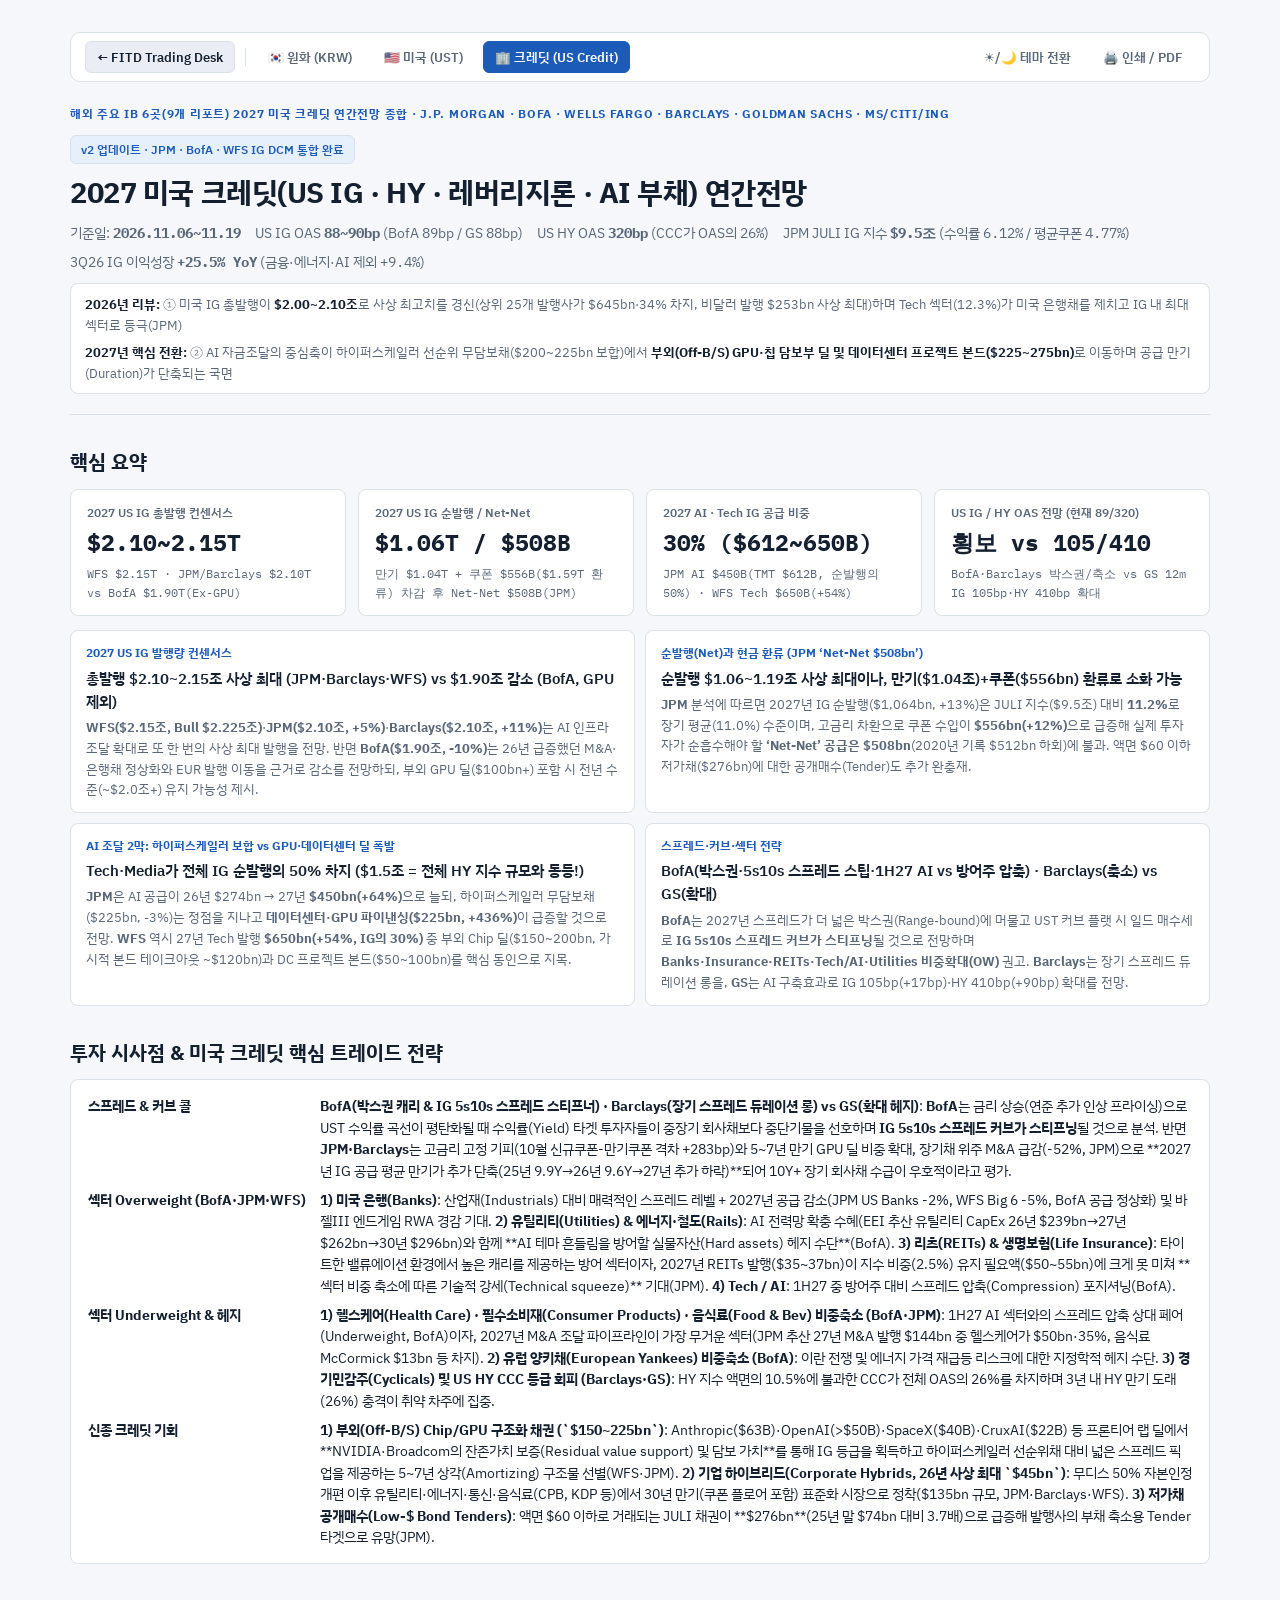
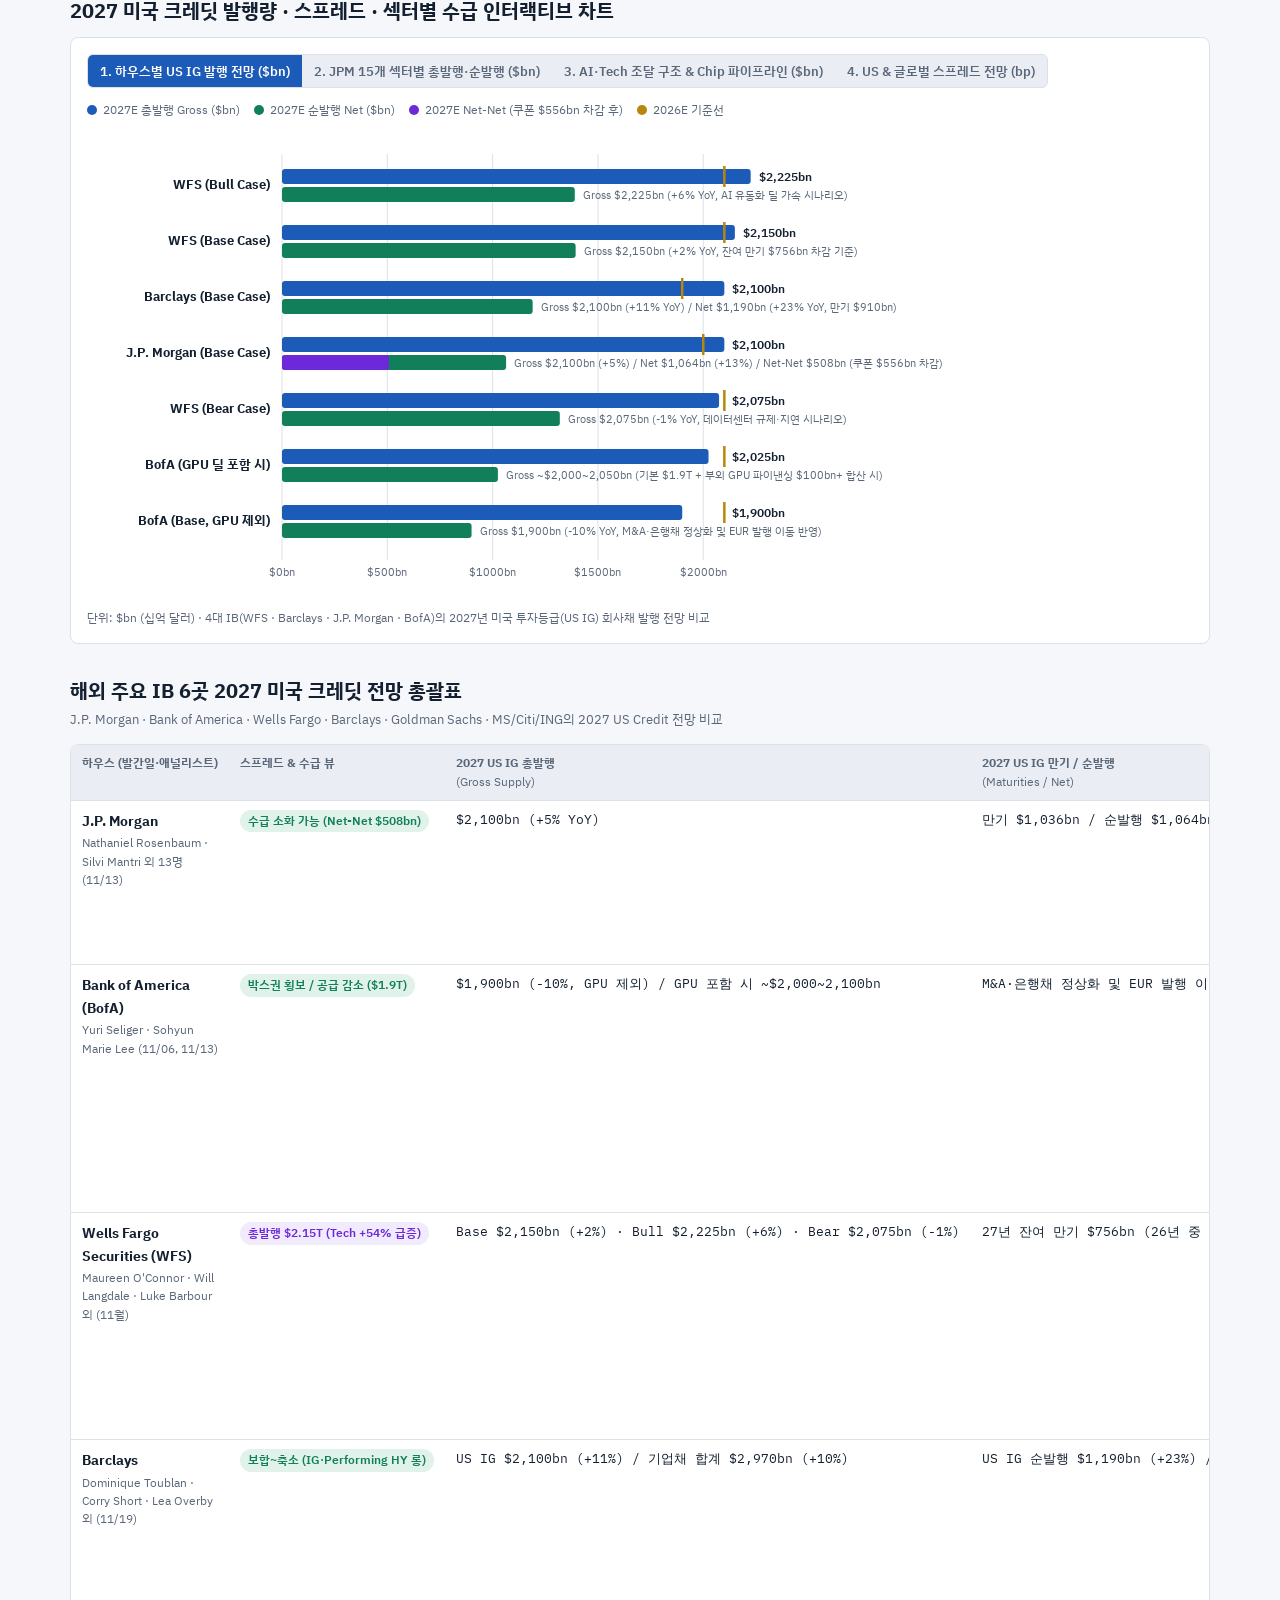
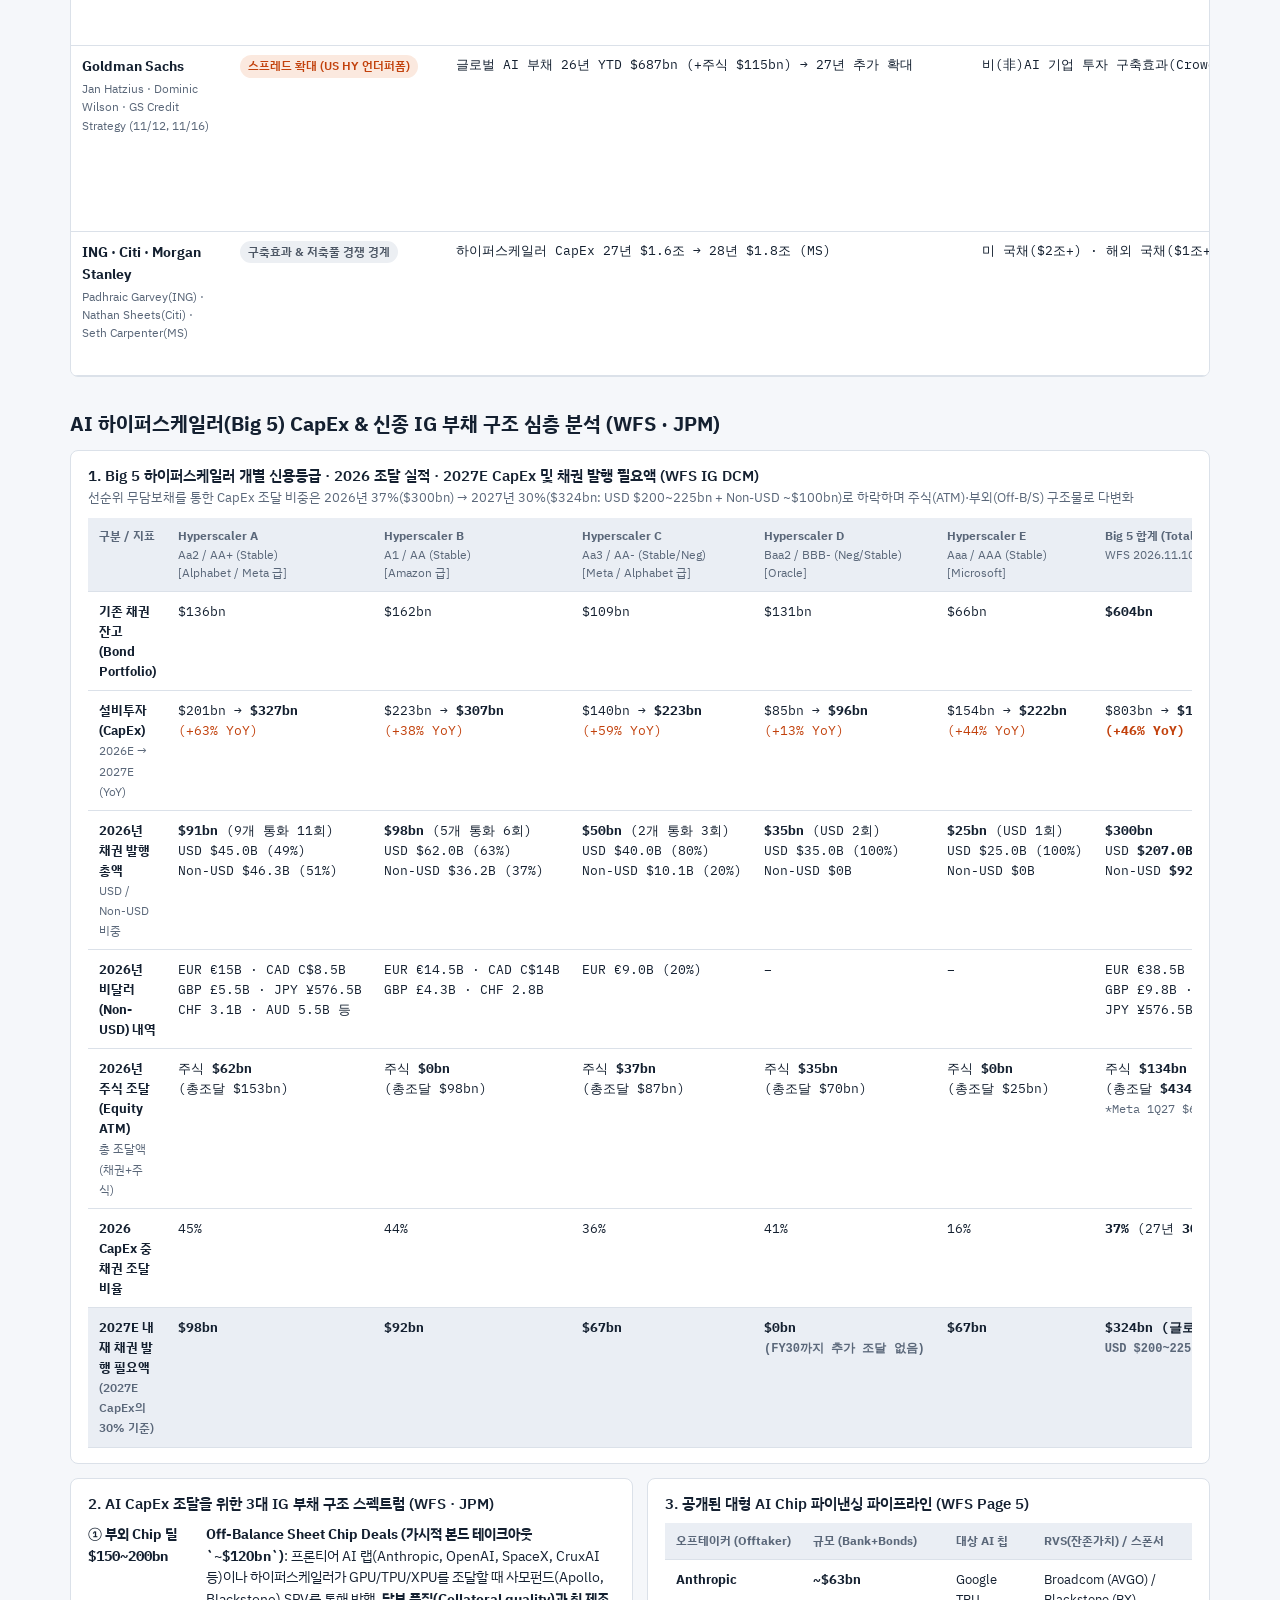
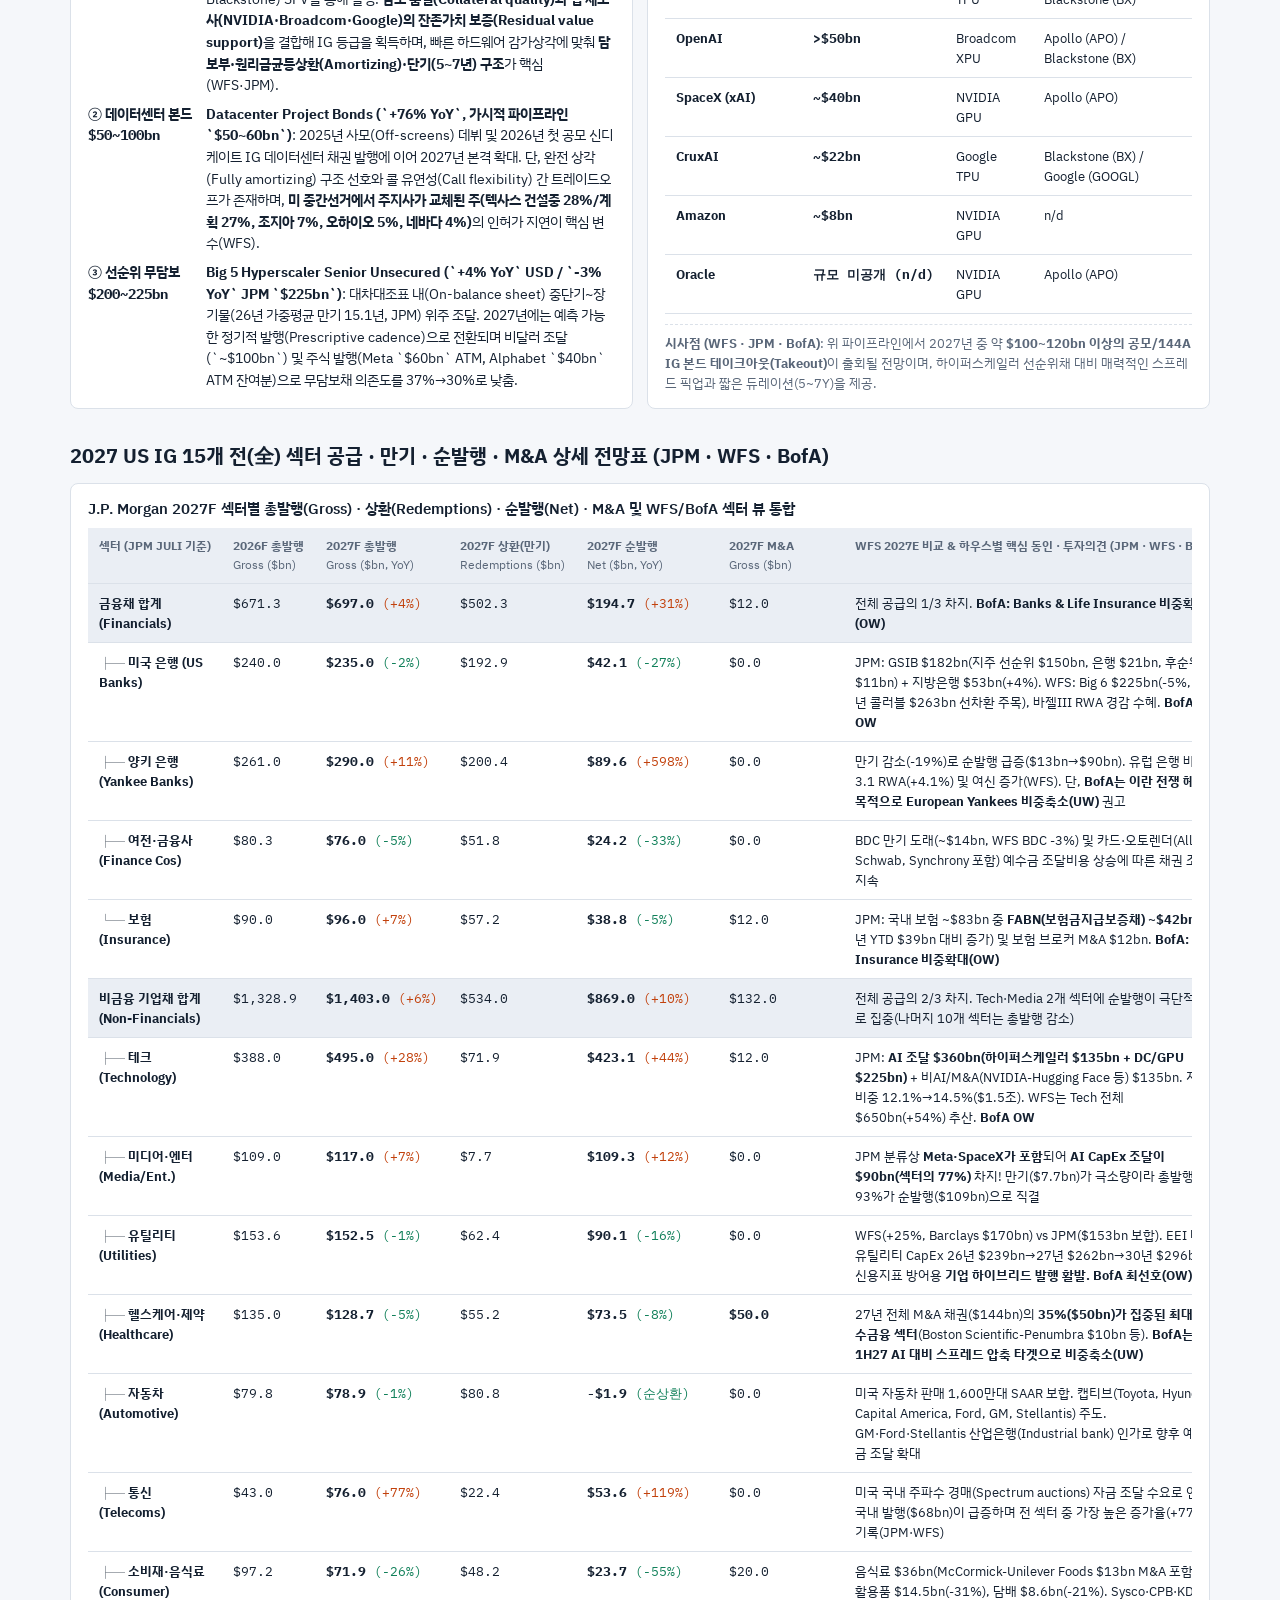
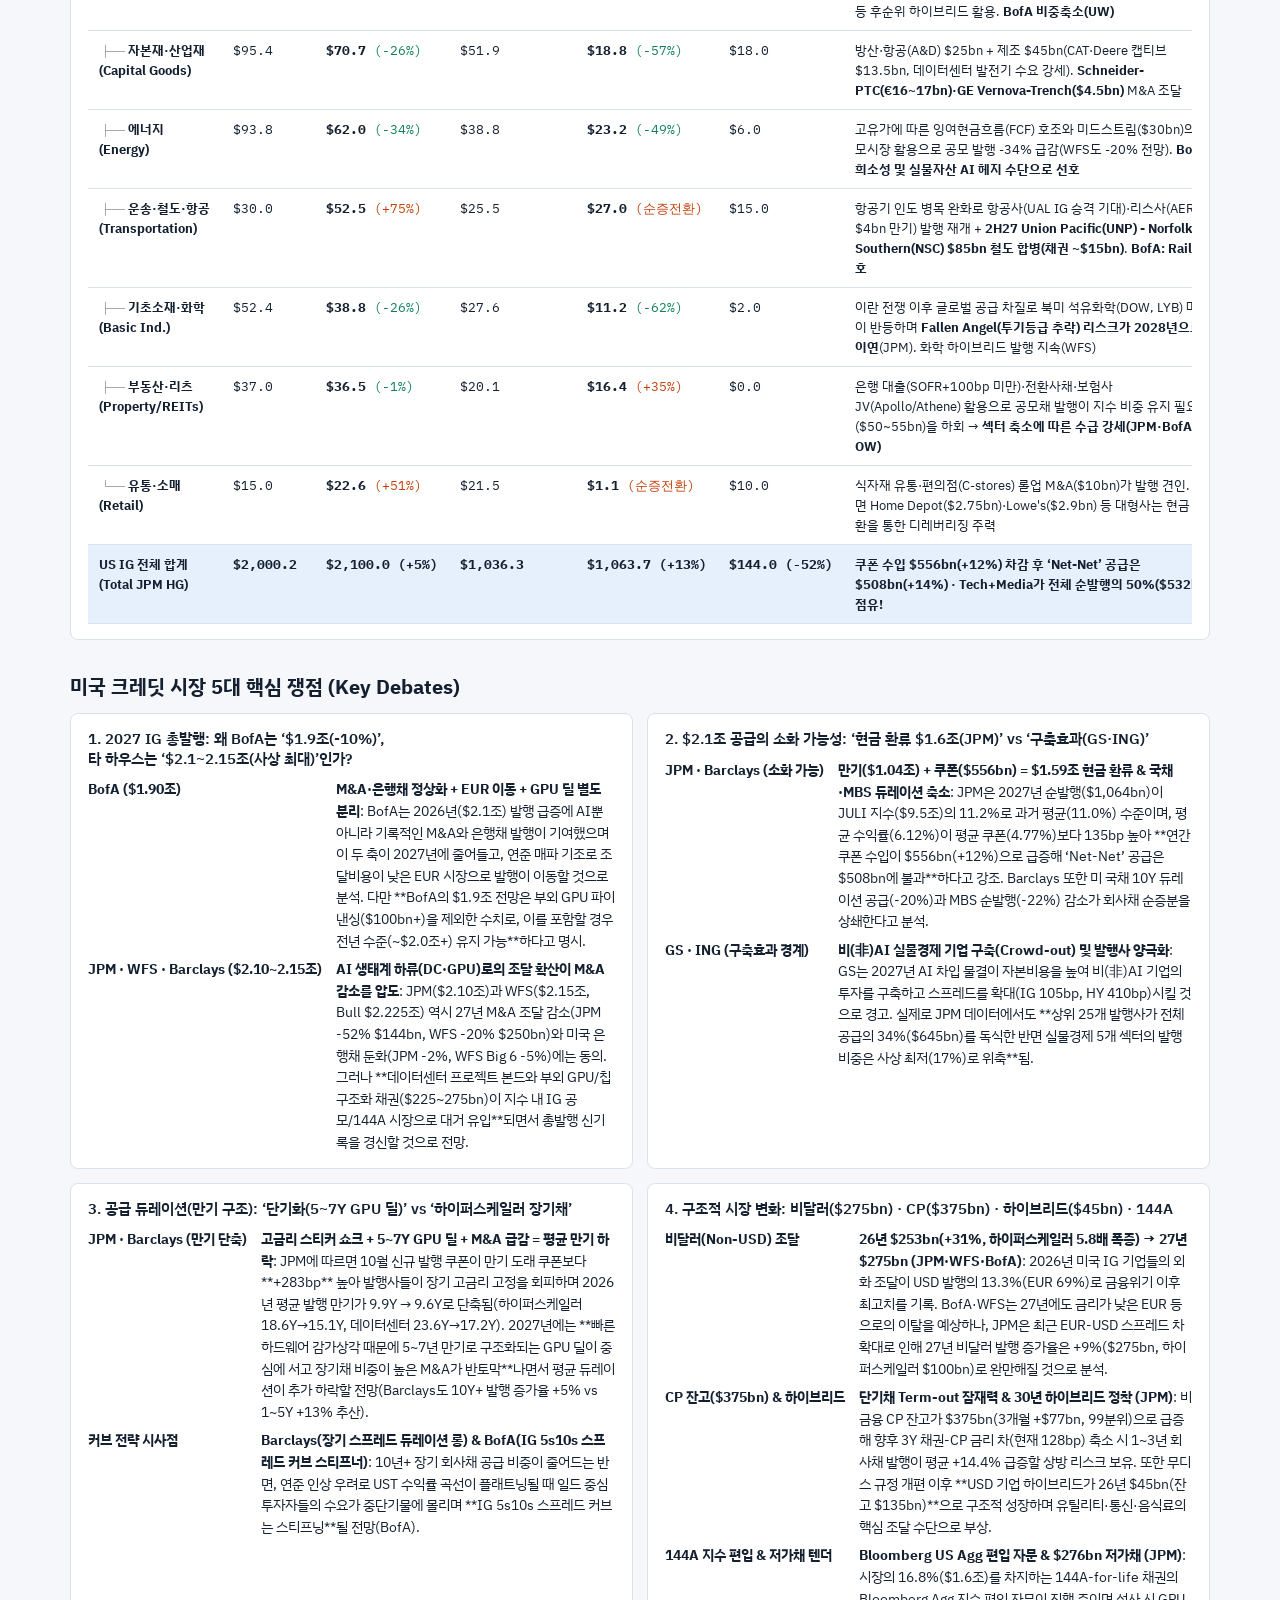
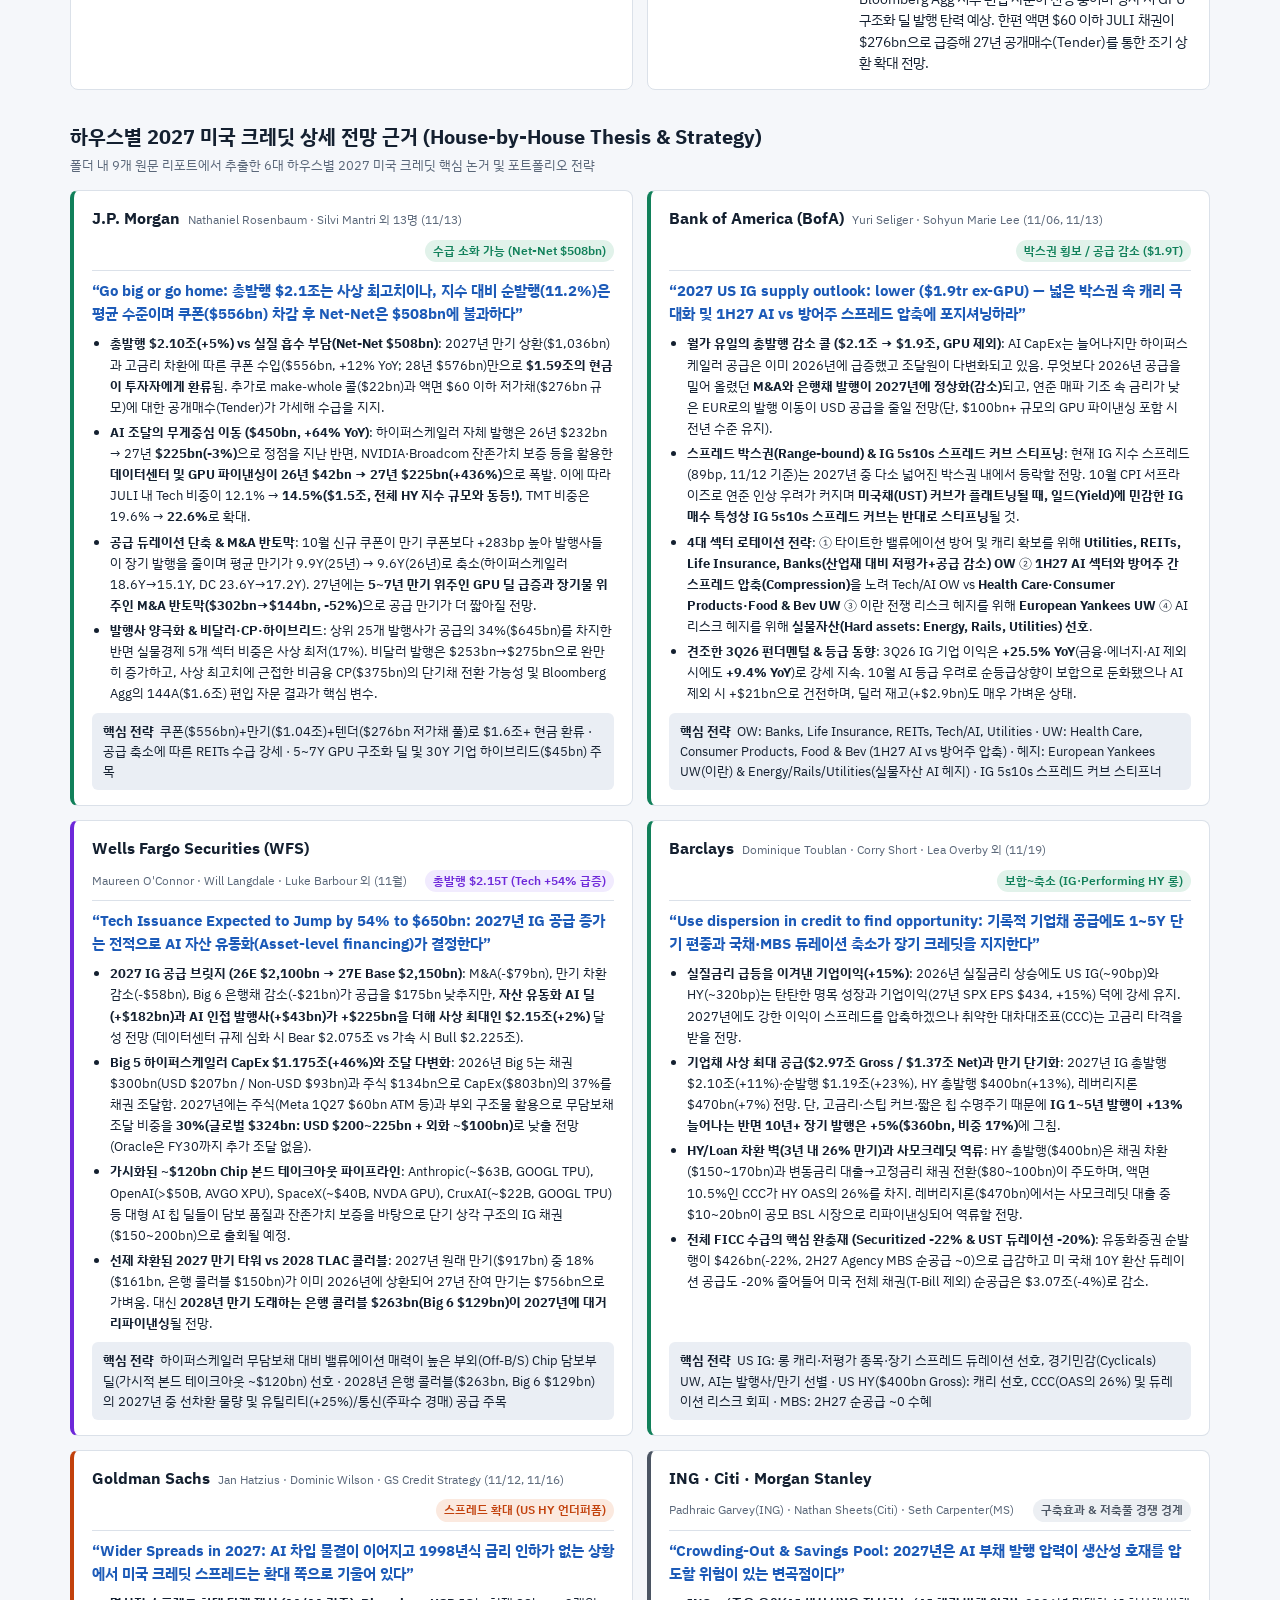
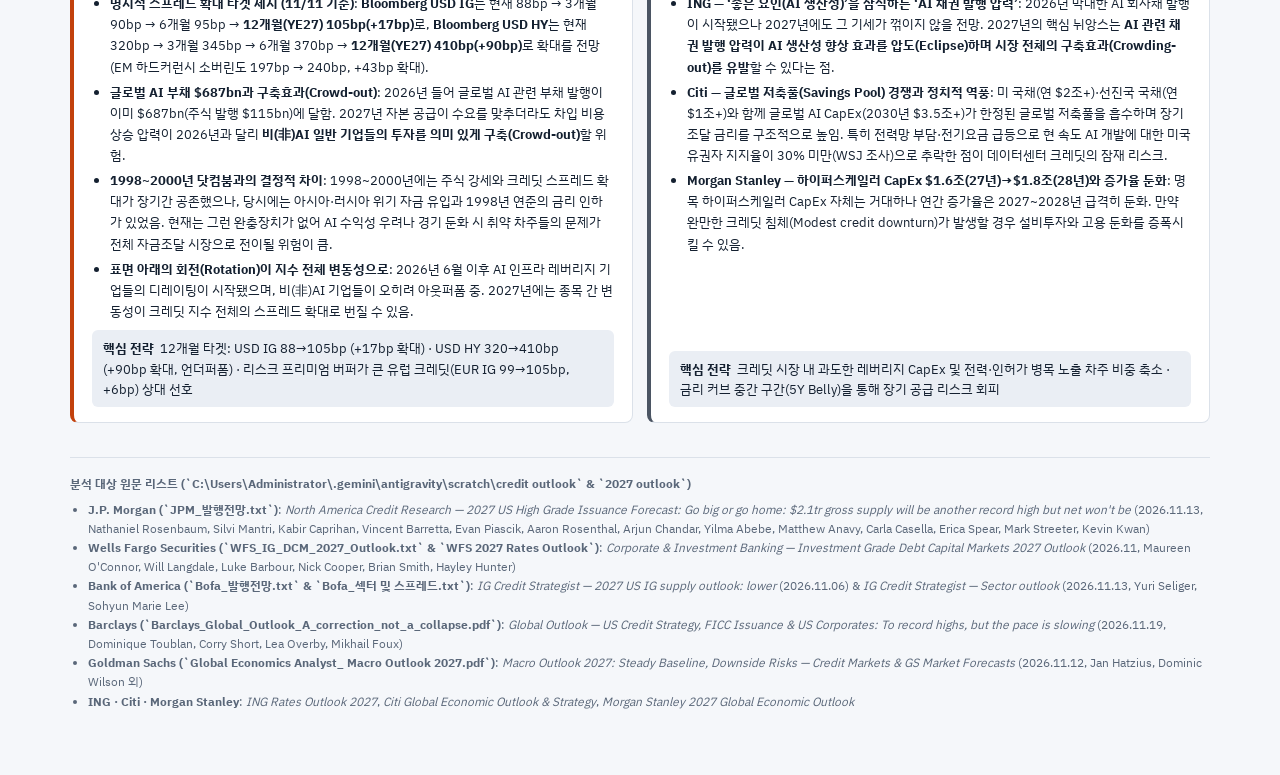
==== commit d82ef4f7: "Publish 2027 KRW, UST & Credit Outlook pages (2026-11-20 15:20:00 KST)" ====
--- a/credit-2027-outlook.html
+++ b/credit-2027-outlook.html
@@ -3,7 +3,7 @@
 <head>
 <meta charset="utf-8">
 <meta name="viewport" content="width=device-width,initial-scale=1,viewport-fit=cover">
-<title>2027 미국 크레딧(US Credit) 연간전망 종합</title>
+<title>2027 미국 크레딧(US Credit) 연간전망 종합 (v2)</title>
 <link rel="stylesheet" href="https://fonts.googleapis.com/css2?family=IBM+Plex+Sans+KR:wght@400;500;600;700&family=IBM+Plex+Mono:wght@400;500;600&display=swap">
 <style>
 :root{
@@ -81,8 +81,8 @@
 
 .chartcard{background:var(--surface);border:1px solid var(--line);border-radius:8px;padding:16px;display:flex;flex-direction:column;gap:12px}
 .toolbar{display:flex;flex-wrap:wrap;gap:12px;align-items:center;justify-content:space-between}
-.seg{display:inline-flex;border:1px solid var(--line);border-radius:6px;overflow:hidden;background:var(--soft)}
-.seg button{font:inherit;font-size:13px;font-weight:600;border:0;background:transparent;color:var(--muted);padding:6px 14px;cursor:pointer;transition:all .15s}
+.seg{display:inline-flex;border:1px solid var(--line);border-radius:6px;overflow:hidden;background:var(--soft);flex-wrap:wrap}
+.seg button{font:inherit;font-size:12.5px;font-weight:600;border:0;background:transparent;color:var(--muted);padding:6px 12px;cursor:pointer;transition:all .15s}
 .seg button[aria-pressed="true"]{background:var(--accent);color:#fff}
 .seg button:focus-visible{outline:2px solid var(--accent);outline-offset:-2px}
 .legend{display:flex;flex-wrap:wrap;gap:14px;font-size:12px;color:var(--muted)}
@@ -212,21 +212,20 @@
 
 <header>
   <div class="hdr-top">
-    <span class="eyebrow">해외 주요 IB 2027 미국 크레딧(US Credit) 연간전망 종합 · Barclays · Goldman Sachs · Wells Fargo · MS · Citi · ING</span>
-    <span class="badge-draft">2027 US Credit Outlook · 실시간 폴더 연동</span>
-  </div>
-  <h1>2027 미국 크레딧(US IG · HY · 레버리지론 · 유동화) 연간전망</h1>
+    <span class="eyebrow">해외 주요 IB 6곳(9개 리포트) 2027 미국 크레딧 연간전망 종합 · J.P. Morgan · BofA · Wells Fargo · Barclays · Goldman Sachs · MS/Citi/ING</span>
+    <span class="badge-draft">v2 업데이트 · JPM · BofA · WFS IG DCM 통합 완료</span>
+  </div>
+  <h1>2027 미국 크레딧(US IG · HY · 레버리지론 · AI 부채) 연간전망</h1>
   <div class="meta">
-    <span>기준일: <b class="num">2026.11.11~11.19</b></span>
-    <span>Bloomberg USD IG OAS <b class="num">88~90bp</b></span>
-    <span>Bloomberg USD HY OAS <b class="num">320bp</b> (CCC가 OAS의 <span class="num">26%</span> 차지)</span>
-    <span>2026 US IG 총발행 <b class="num">$1.90조</b> (YTD <span class="num">$1.66조</span>)</span>
-    <span>2026 YTD 글로벌 AI 부채 발행 <b class="num">$687bn</b></span>
-    <span>Big 5 하이퍼스케일러 채권 <b class="num">$230bn('26) → ~$250bn('27E)</b></span>
+    <span>기준일: <b class="num">2026.11.06~11.19</b></span>
+    <span>US IG OAS <b class="num">88~90bp</b> (BofA 89bp / GS 88bp)</span>
+    <span>US HY OAS <b class="num">320bp</b> (CCC가 OAS의 <span class="num">26%</span>)</span>
+    <span>JPM JULI IG 지수 <b class="num">$9.5조</b> (수익률 <span class="num">6.12%</span> / 평균쿠폰 <span class="num">4.77%</span>)</span>
+    <span>3Q26 IG 이익성장 <b class="num">+25.5% YoY</b> (금융·에너지·AI 제외 <span class="num">+9.4%</span>)</span>
   </div>
   <div class="context-bar">
-    <span><b>2026년 말 미국 크레딧 배경:</b> ① 실질금리 급등과 주가 변동성 확대에도 S&P 500 기업이익 호조(+36%)와 높은 절대금리 캐리 수요 덕에 US IG(~90bp)·HY(~320bp) 스프레드는 역사적 타이튼 수준 유지</span>
-    <span><b>2027년 핵심 화두:</b> ② 사상 최대 미국 기업채 공급(총발행 <b>$2.97조</b>, IG <b>$2.10~2.25조</b>) 및 HY/레버리지론의 ‘3년 내 차환 벽(26%)’ 도래 속에서 <b>Barclays(보합~축소·캐리 롱)</b>와 <b>GS(IG 105bp·HY 410bp 확대)</b>의 시각이 정면 대립</span>
+    <span><b>2026년 리뷰:</b> ① 미국 IG 총발행이 <b>$2.00~2.10조</b>로 사상 최고치를 경신(상위 25개 발행사가 $645bn·34% 차지, 비달러 발행 $253bn 사상 최대)하며 Tech 섹터(12.3%)가 미국 은행채를 제치고 IG 내 최대 섹터로 등극(JPM)</span>
+    <span><b>2027년 핵심 전환:</b> ② AI 자금조달의 중심축이 하이퍼스케일러 선순위 무담보채($200~225bn 보합)에서 <b>부외(Off-B/S) GPU·칩 담보부 딜 및 데이터센터 프로젝트 본드($225~275bn)</b>로 이동하며 공급 만기(Duration)가 단축되는 국면</span>
   </div>
 </header>
 
@@ -235,76 +234,75 @@
   <div class="kpis" id="kpis"></div>
   <ul class="keys">
     <li>
-      <span class="t">스프레드 방향성 (Barclays vs GS 대립)</span>
-      <span class="b">Barclays “보합~소폭 축소 (IG ~90bp 지지)” vs GS “IG 105bp(+17bp) · HY 410bp(+90bp) 확대”</span>
-      <span class="desc"><b>Barclays</b>는 견조한 명목 성장과 기업이익(27년 SPX EPS $434, +15%)이 고금리를 이겨내며 IG·Performing HY 중심의 스프레드 압착이 이어질 것으로 전망. 반면 <b>Goldman Sachs</b>는 대규모 AI 차입 물결(Borrowing wave) 지속과 1998년식 금리 인하 부재로 2027년 스프레드가 완만히 확대되고 특히 US HY가 언더퍼폼할 것으로 경고.</span>
+      <span class="t">2027 US IG 발행량 컨센서스</span>
+      <span class="b">총발행 $2.10~2.15조 사상 최대 (JPM·Barclays·WFS) vs $1.90조 감소 (BofA, GPU 제외)</span>
+      <span class="desc"><b>WFS($2.15조, Bull $2.225조)</b>·<b>JPM($2.10조, +5%)</b>·<b>Barclays($2.10조, +11%)</b>는 AI 인프라 조달 확대로 또 한 번의 사상 최대 발행을 전망. 반면 <b>BofA($1.90조, -10%)</b>는 26년 급증했던 M&amp;A·은행채 정상화와 EUR 발행 이동을 근거로 감소를 전망하되, 부외 GPU 딜($100bn+) 포함 시 전년 수준(~$2.0조+) 유지 가능성 제시.</span>
     </li>
     <li>
-      <span class="t">US IG 공급 &amp; AI 하이퍼스케일러 조달</span>
-      <span class="b">2027년 US IG 총발행 $2.10~2.25조 · 순발행 $1.19조(+23% YoY)로 사상 최대 경신</span>
-      <span class="desc">만기 도래($910bn)가 정체되어 총발행 증가분이 대부분 순발행(+$220bn)으로 직결. <b>WFS</b>는 하이퍼스케일러 채권 발행이 26년 $230bn → 27년 ~$250bn으로 늘고 만기도 장기화된다고 본 반면, <b>Barclays</b>는 AI 조달이 1~5년 단기·칩 파이낸싱·사모·네오클라우드로 분산돼 10Y+ 장기 IG 발행 증가율은 +5%($360bn)에 그친다고 분석.</span>
+      <span class="t">순발행(Net)과 현금 환류 (JPM ‘Net-Net $508bn’)</span>
+      <span class="b">순발행 $1.06~1.19조 사상 최대이나, 만기($1.04조)+쿠폰($556bn) 환류로 소화 가능</span>
+      <span class="desc"><b>JPM</b> 분석에 따르면 2027년 IG 순발행($1,064bn, +13%)은 JULI 지수($9.5조) 대비 <b>11.2%</b>로 장기 평균(11.0%) 수준이며, 고금리 차환으로 쿠폰 수입이 <b>$556bn(+12%)</b>으로 급증해 실제 투자자가 순흡수해야 할 <b>‘Net-Net’ 공급은 $508bn</b>(2020년 기록 $512bn 하회)에 불과. 액면 $60 이하 저가채($276bn)에 대한 공개매수(Tender)도 추가 완충재.</span>
     </li>
     <li>
-      <span class="t">US HY &amp; 레버리지론 (Leveraged Loans)</span>
-      <span class="b">역대 가장 앞당겨진 ‘차환의 벽(Maturity Wall)’ vs CCC 등급(OAS의 26%) 부실 리스크</span>
-      <span class="desc">2027년 HY 총발행 $400bn(+13%, 순발행 $100bn)·레버리지론 총발행 $470bn(+7%, 순발행 $75bn) 전망(Barclays). HY 지수 액면의 26%가 3년 내 만기 도래해 차환($150~170bn)과 대출→채권 고정금리 전환($80~100bn)이 공급을 주도. 액면 비중 10.5%인 CCC 등급이 전체 HY OAS의 26%를 차지해 취약 차주 꼬리 리스크 경계 필수.</span>
+      <span class="t">AI 조달 2막: 하이퍼스케일러 보합 vs GPU·데이터센터 딜 폭발</span>
+      <span class="b">Tech·Media가 전체 IG 순발행의 50% 차지 ($1.5조 = 전체 HY 지수 규모와 동등!)</span>
+      <span class="desc"><b>JPM</b>은 AI 공급이 26년 $274bn → 27년 <b>$450bn(+64%)</b>으로 늘되, 하이퍼스케일러 무담보채($225bn, -3%)는 정점을 지나고 <b>데이터센터·GPU 파이낸싱($225bn, +436%)</b>이 급증할 것으로 전망. <b>WFS</b> 역시 27년 Tech 발행 <b>$650bn(+54%, IG의 30%)</b> 중 부외 Chip 딜($150~200bn, 가시적 본드 테이크아웃 ~$120bn)과 DC 프로젝트 본드($50~100bn)를 핵심 동인으로 지목.</span>
     </li>
     <li>
-      <span class="t">채권시장 전체 수급 균형 (Securitized &amp; UST)</span>
-      <span class="b">기업채 순발행 급증(+$165bn)을 국채 이표채(-$162bn)와 유동화증권(-$122bn) 감소가 상쇄</span>
-      <span class="desc">2027년 미국 전체 채권(T-Bill 제외) 순발행은 $3.07조로 전년비 4%(-$114bn) 감소(Barclays). 7%대 모기지 금리와 바젤III 엔드게임에 따른 은행 직접보유 확대로 Agency MBS 등 Securitized 순발행이 -22%($426bn, 2H27 MBS 순공급 ~0) 급감하고 국채 10Y 환산 듀레이션 공급도 -20% 줄어 크레딧 시장의 듀레이션 소화 부담을 완충.</span>
+      <span class="t">스프레드·커브·섹터 전략</span>
+      <span class="b">BofA(박스권·5s10s 스프레드 스팁·1H27 AI vs 방어주 압축) · Barclays(축소) vs GS(확대)</span>
+      <span class="desc"><b>BofA</b>는 2027년 스프레드가 더 넓은 박스권(Range-bound)에 머물고 UST 커브 플랫 시 일드 매수세로 <b>IG 5s10s 스프레드 커브가 스티프닝</b>될 것으로 전망하며 <b>Banks·Insurance·REITs·Tech/AI·Utilities 비중확대(OW)</b> 권고. <b>Barclays</b>는 장기 스프레드 듀레이션 롱을, <b>GS</b>는 AI 구축효과로 IG 105bp(+17bp)·HY 410bp(+90bp) 확대를 전망.</span>
     </li>
   </ul>
 </section>
 
 <section>
-  <h2>투자 시사점 &amp; 미국 크레딧 섹터별 핵심 전략</h2>
+  <h2>투자 시사점 &amp; 미국 크레딧 핵심 트레이드 전략</h2>
   <div class="panel">
     <dl class="kv">
-      <dt>미국 투자등급 (US IG)</dt>
-      <dd><b>캐리(Carry) · 비경기민감(Non-cyclicals) · 장기 스프레드 듀레이션 선호 (Barclays) vs 밸류에이션 부담 경계 (GS)</b>: <b>Barclays</b>는 US IG 내에서 캐리와 저평가 종목(Cheaper credits), 그리고 10년+ 장기 IG 공급 증가율이 +5%에 불과한 점을 활용해 <b>장기 스프레드 듀레이션(Longer spread duration)</b>을 선호하며 경기민감 업종(Cyclicals)에는 부정적(Negative) 뷰 제시. 반면 <b>GS</b>는 현재 88bp 수준에서 추가 타이튼 여력이 거의 없다며 12개월 목표 105bp(+17bp 확대)를 제시하고 상대적으로 스프레드 버퍼가 큰 유럽 IG(99→105bp)를 선호.</dd>
-      <dt>AI 생태계 크레딧 선별</dt>
-      <dd><b>테마보다 ‘개별 발행사 &amp; 만기 선택’이 핵심 (Barclays · GS · WFS)</b>: US IG 내 스프레드 분산(Dispersion)은 AI 생태계에 집중되어 있음. 막대한 발행 수요, 불확실한 잉여현금흐름(FCF), 그리고 **전력망(Power) 및 데이터센터 인허가(Permits) 확보 역량**에 따라 차주 간 격차가 벌어지고 있으므로 무차별적 AI 테마 추종을 피하고 종목·만기 선별에 집중(Barclays). GS 또한 2027년 AI 조달 비용 상승이 비(非)AI 기업의 설비투자를 구축(Crowd-out)할 위험 지적.</dd>
-      <dt>미국 하이일드 (US HY)</dt>
-      <dd><b>Performing HY 캐리 집중 &amp; CCC 부실채·듀레이션 리스크 회피 (Barclays · GS 공통)</b>: <b>Barclays</b>는 HY에서 캐리를 추구하되 신용등급(Quality)에는 중립을 유지하며 **가장 부실한 CCC 종목(Distressed names)과 듀레이션 리스크(Duration risk)를 모두 회피**할 것을 권고. <b>GS</b> 역시 고금리 장기화가 취약 차주(Tail of weaker borrowers)의 현금흐름을 압박해 **US HY가 320bp → 410bp(+90bp)로 언더퍼폼**할 것으로 전망.</dd>
-      <dt>레버리지론 &amp; 사모크레딧</dt>
-      <dd><b>차환(A&amp;E·BSL) 중심 대응 &amp; 사모크레딧→공모 신디케이트 역류 주시 (Barclays)</b>: 레버리지론(BSL)은 고금리로 M&amp;A($70~90bn)·LBO($65~85bn) 신규 딜이 제약되는 대신 차환($220~250bn)이 시장을 주도. 특히 사모크레딧(Private Credit) 대출 중 **$10~20bn이 금리 절감을 위해 공모 신디케이트론 시장으로 리파이낸싱**되어 넘어올 전망이나, 지연인출(Delayed-draw)이 필요한 맞춤형 데이터센터 프로젝트 파이낸싱은 여전히 사모크레딧 시장이 흡수.</dd>
-      <dt>유동화(MBS·CLO) &amp; 지방채</dt>
-      <dd><b>Agency MBS 수급 호조(2H27 순공급 ~0) &amp; Muni 신규발행 소화 (Barclays)</b>: 모기지 금리 고착과 은행의 대출 직접 보유(Loan retention)로 2H27 Agency MBS 순발행이 제로 수준으로 감소해 MBS 스프레드 하방 지지. 반면 CLO는 신규 레버리지론 부족으로 26년(-17%)에 이어 25년 고점 회복이 어렵고, 지방채(Munis)는 신규 인프라 자금 조달로 총발행 $590bn의 무거운 공급 지속.</dd>
+      <dt>스프레드 &amp; 커브 콜</dt>
+      <dd><b>BofA(박스권 캐리 &amp; IG 5s10s 스프레드 스티프너) · Barclays(장기 스프레드 듀레이션 롱) vs GS(확대 헤지)</b>: <b>BofA</b>는 금리 상승(연준 추가 인상 프라이싱)으로 UST 수익률 곡선이 평탄화될 때 수익률(Yield) 타겟 투자자들이 중장기 회사채보다 중단기물을 선호하며 <b>IG 5s10s 스프레드 커브가 스티프닝</b>될 것으로 분석. 반면 <b>JPM·Barclays</b>는 고금리 고정 기피(10월 신규쿠폰-만기쿠폰 격차 +283bp)와 5~7년 만기 GPU 딜 비중 확대, 장기채 위주 M&amp;A 급감(-52%, JPM)으로 **2027년 IG 공급 평균 만기가 추가 단축(25년 9.9Y→26년 9.6Y→27년 추가 하락)**되어 10Y+ 장기 회사채 수급이 우호적이라고 평가.</dd>
+      <dt>섹터 Overweight (BofA·JPM·WFS)</dt>
+      <dd><b>1) 미국 은행(Banks)</b>: 산업재(Industrials) 대비 매력적인 스프레드 레벨 + 2027년 공급 감소(JPM US Banks -2%, WFS Big 6 -5%, BofA 공급 정상화) 및 바젤III 엔드게임 RWA 경감 기대. <b>2) 유틸리티(Utilities) &amp; 에너지·철도(Rails)</b>: AI 전력망 확충 수혜(EEI 추산 유틸리티 CapEx 26년 $239bn→27년 $262bn→30년 $296bn)와 함께 **AI 테마 흔들림을 방어할 실물자산(Hard assets) 헤지 수단**(BofA). <b>3) 리츠(REITs) &amp; 생명보험(Life Insurance)</b>: 타이트한 밸류에이션 환경에서 높은 캐리를 제공하는 방어 섹터이자, 2027년 REITs 발행($35~37bn)이 지수 비중(2.5%) 유지 필요액($50~55bn)에 크게 못 미쳐 **섹터 비중 축소에 따른 기술적 강세(Technical squeeze)** 기대(JPM). <b>4) Tech / AI</b>: 1H27 중 방어주 대비 스프레드 압축(Compression) 포지셔닝(BofA).</dd>
+      <dt>섹터 Underweight &amp; 헤지</dt>
+      <dd><b>1) 헬스케어(Health Care) · 필수소비재(Consumer Products) · 음식료(Food &amp; Bev) 비중축소 (BofA·JPM)</b>: 1H27 AI 섹터와의 스프레드 압축 상대 페어(Underweight, BofA)이자, 2027년 M&amp;A 조달 파이프라인이 가장 무거운 섹터(JPM 추산 27년 M&amp;A 발행 $144bn 중 헬스케어가 $50bn·35%, 음식료 McCormick $13bn 등 차지). <b>2) 유럽 양키채(European Yankees) 비중축소 (BofA)</b>: 이란 전쟁 및 에너지 가격 재급등 리스크에 대한 지정학적 헤지 수단. <b>3) 경기민감주(Cyclicals) 및 US HY CCC 등급 회피 (Barclays·GS)</b>: HY 지수 액면의 10.5%에 불과한 CCC가 전체 OAS의 26%를 차지하며 3년 내 HY 만기 도래(26%) 충격이 취약 차주에 집중.</dd>
+      <dt>신종 크레딧 기회</dt>
+      <dd><b>1) 부외(Off-B/S) Chip/GPU 구조화 채권 (`$150~225bn`)</b>: Anthropic($63B)·OpenAI(&gt;$50B)·SpaceX($40B)·CruxAI($22B) 등 프론티어 랩 딜에서 **NVIDIA·Broadcom의 잔존가치 보증(Residual value support) 및 담보 가치**를 통해 IG 등급을 획득하고 하이퍼스케일러 선순위채 대비 넓은 스프레드 픽업을 제공하는 5~7년 상각(Amortizing) 구조물 선별(WFS·JPM). <b>2) 기업 하이브리드(Corporate Hybrids, 26년 사상 최대 `$45bn`)</b>: 무디스 50% 자본인정 개편 이후 유틸리티·에너지·통신·음식료(CPB, KDP 등)에서 30년 만기(쿠폰 플로어 포함) 표준화 시장으로 정착($135bn 규모, JPM·Barclays·WFS). <b>3) 저가채 공개매수(Low-$ Bond Tenders)</b>: 액면 $60 이하로 거래되는 JULI 채권이 **$276bn**(25년 말 $74bn 대비 3.7배)으로 급증해 발행사의 부채 축소용 Tender 타겟으로 유망(JPM).</dd>
     </dl>
   </div>
 </section>
 
 <section class="chart-sec">
-  <h2>2027 미국 크레딧 스프레드 전망 &amp; 섹터별 발행 구조 차트</h2>
+  <h2>2027 미국 크레딧 발행량 · 스프레드 · 섹터별 수급 인터랙티브 차트</h2>
   <div class="chartcard">
     <div class="toolbar">
       <div class="seg" role="group" aria-label="차트 지표 선택">
-        <button type="button" id="tabSpread" aria-pressed="true">US &amp; 글로벌 크레딧 스프레드 전망 (bp)</button>
-        <button type="button" id="tabFiccSupply" aria-pressed="false">미국 FICC &amp; 기업채 2025~2027 발행량 ($bn)</button>
-        <button type="button" id="tabCorpMix" aria-pressed="false">US IG · HY · Loan 세부 공급 동인 분해 ($bn)</button>
+        <button type="button" id="tabIgCompare" aria-pressed="true">1. 하우스별 US IG 발행 전망 ($bn)</button>
+        <button type="button" id="tabJpmSectors" aria-pressed="false">2. JPM 15개 섹터별 총발행·순발행 ($bn)</button>
+        <button type="button" id="tabAiBreakdown" aria-pressed="false">3. AI·Tech 조달 구조 &amp; Chip 파이프라인 ($bn)</button>
+        <button type="button" id="tabSpread" aria-pressed="false">4. US &amp; 글로벌 스프레드 전망 (bp)</button>
       </div>
       <div class="legend" id="chartLegend"></div>
     </div>
-    <div class="scroll"><svg id="mainChart" role="img" aria-label="2027 미국 크레딧 스프레드 및 발행량 비교 차트"></svg></div>
+    <div class="scroll"><svg id="mainChart" role="img" aria-label="2027 미국 크레딧 전망 비교 차트"></svg></div>
     <p class="note" id="chartNote"></p>
   </div>
 </section>
 
 <section>
-  <h2>해외 주요 IB별 2027 미국 크레딧 전망 총괄표</h2>
-  <p class="sec-sub">현재 수록된 해외 IB 리포트(Barclays · Goldman Sachs · Wells Fargo · Morgan Stanley · Citi · ING)의 미국 크레딧 핵심 뷰 비교</p>
+  <h2>해외 주요 IB 6곳 2027 미국 크레딧 전망 총괄표</h2>
+  <p class="sec-sub">J.P. Morgan · Bank of America · Wells Fargo · Barclays · Goldman Sachs · MS/Citi/ING의 2027 US Credit 전망 비교</p>
   <div class="tablebox">
     <table>
       <thead>
         <tr>
-          <th>하우스 (리포트·애널리스트)</th>
-          <th>크레딧 뷰</th>
-          <th>US IG OAS 전망<br><span style="font-weight:400">(현재 88~90bp)</span></th>
-          <th>US HY OAS 전망<br><span style="font-weight:400">(현재 320bp)</span></th>
-          <th>2027 US IG 발행량<br><span style="font-weight:400">Gross / Net ($bn)</span></th>
-          <th>AI 하이퍼스케일러 &amp; 공급 핵심 뷰</th>
-          <th>핵심 추천 전략 (Top Trades)</th>
+          <th>하우스 (발간일·애널리스트)</th>
+          <th>스프레드 &amp; 수급 뷰</th>
+          <th>2027 US IG 총발행<br><span style="font-weight:400">(Gross Supply)</span></th>
+          <th>2027 US IG 만기 / 순발행<br><span style="font-weight:400">(Maturities / Net)</span></th>
+          <th>2027 AI · Tech 공급 전망<br><span style="font-weight:400">(하이퍼스케일러 · GPU · DC)</span></th>
+          <th>M&amp;A · 은행채 · 만기 구조</th>
+          <th>최선호 섹터 (OW) &amp; 핵심 전략</th>
         </tr>
       </thead>
       <tbody id="houseTbody"></tbody>
@@ -313,179 +311,359 @@
 </section>
 
 <section class="supply-sec">
-  <h2>미국 FICC &amp; 기업 크레딧(IG · HY · 레버리지론 · 유동화 · 지방채) 공급 매트릭스</h2>
+  <h2>AI 하이퍼스케일러(Big 5) CapEx &amp; 신종 IG 부채 구조 심층 분석 (WFS · JPM)</h2>
   <div class="panel">
-    <h3>2025~2027E 미국 고정금리·크레딧 자산군별 총발행(Gross) 및 순발행(Net) 전망 (Barclays · WFS)</h3>
+    <h3>1. Big 5 하이퍼스케일러 개별 신용등급 · 2026 조달 실적 · 2027E CapEx 및 채권 발행 필요액 (WFS IG DCM)</h3>
+    <p class="sec-sub">선순위 무담보채를 통한 CapEx 조달 비중은 2026년 37%($300bn) → 2027년 30%($324bn: USD $200~225bn + Non-USD ~$100bn)로 하락하며 주식(ATM)·부외(Off-B/S) 구조물로 다변화</p>
     <div class="scroll">
-      <table style="min-width:940px;font-size:12.5px">
+      <table style="min-width:960px;font-size:12.5px">
         <thead>
           <tr>
-            <th>자산군 / 섹터 구분</th>
-            <th>2025 실적<br><span style="font-weight:400">Gross / Net ($bn)</span></th>
-            <th>2026 추정<br><span style="font-weight:400">Gross / Net ($bn)</span></th>
-            <th>2027 전망 (Barclays)<br><span style="font-weight:400">Gross / Net ($bn)</span></th>
-            <th>2027/2026 증감 ($bn)<br><span style="font-weight:400">Gross / Net</span></th>
-            <th>2027/2026 증감률 (%)<br><span style="font-weight:400">Gross % / Net %</span></th>
-            <th>만기 구조 및 핵심 수급 동인</th>
+            <th>구분 / 지표</th>
+            <th>Hyperscaler A<br><span style="font-weight:400">Aa2 / AA+ (Stable)<br>[Alphabet / Meta 급]</span></th>
+            <th>Hyperscaler B<br><span style="font-weight:400">A1 / AA (Stable)<br>[Amazon 급]</span></th>
+            <th>Hyperscaler C<br><span style="font-weight:400">Aa3 / AA- (Stable/Neg)<br>[Meta / Alphabet 급]</span></th>
+            <th>Hyperscaler D<br><span style="font-weight:400">Baa2 / BBB- (Neg/Stable)<br>[Oracle]</span></th>
+            <th>Hyperscaler E<br><span style="font-weight:400">Aaa / AAA (Stable)<br>[Microsoft]</span></th>
+            <th>Big 5 합계 (Total)<br><span style="font-weight:400">WFS 2026.11.10 기준</span></th>
           </tr>
         </thead>
         <tbody>
           <tr>
-            <td><b>미국 기업채 합계 (Total Corporate)</b><br><span class="note">US IG + US HY + Leveraged Loans</span></td>
-            <td class="n">$2,207 / $726</td>
-            <td class="n">$2,688 / $1,200</td>
-            <td class="n"><b>$2,970 / $1,365</b></td>
-            <td class="n">+$282 / +$165</td>
-            <td class="n"><span class="up">+10%</span> / <span class="up">+14%</span></td>
-            <td>AI 인프라 Capex 조달과 HY·Loan 차환 벽 도래로 사상 최대 경신. 단, 고금리 장기화로 M&amp;A·LBO 조달은 둔화.</td>
-          </tr>
-          <tr>
-            <td>├─ <b>미국 투자등급 (US IG)</b><br><span class="note">Bloomberg USD IG Index 기준</span></td>
-            <td class="n">$1,437 / $503</td>
-            <td class="n">$1,900 / $970</td>
-            <td class="n"><b>$2,100 / $1,190</b><br><span class="note">(WFS 총발행 $2,250)</span></td>
-            <td class="n">+$200 / +$220</td>
-            <td class="n"><span class="up">+11%</span> / <span class="up">+23%</span></td>
-            <td>만기 도래($910bn)가 정체되어 총발행 증가분이 순발행으로 직결. <b>1~5Y 발행 +13% vs 10Y+ 장기 발행 +5%($360bn, 비중 17%)</b>로 단기·벨리에 편중(Barclays). 은행 $295bn(+15%), 유틸리티 $170bn(+21%).</td>
-          </tr>
-          <tr>
-            <td>├─ <b>미국 하이일드 (US HY)</b><br><span class="note">밴드 $380~420bn Gross</span></td>
-            <td class="n">$330 / $92</td>
-            <td class="n">$350 / $145</td>
-            <td class="n"><b>$400 / $100</b></td>
-            <td class="n">+$50 / -$45</td>
-            <td class="n"><span class="up">+13%</span> / <span class="dn">-31%</span></td>
-            <td>지수 액면의 <b>26%가 3년 내 만기</b>. 채권 차환($150~170bn) + 대출→채권 전환($80~100bn) + GCP/Capex($55~80bn) + M&amp;A($50~70bn) + LBO($5~15bn).</td>
-          </tr>
-          <tr>
-            <td>└─ <b>레버리지론 (Leveraged Loans)</b><br><span class="note">BSL 밴드 $450~490bn Gross</span></td>
-            <td class="n">$440 / $131</td>
-            <td class="n">$438 / $85</td>
-            <td class="n"><b>$470 / $75</b></td>
-            <td class="n">+$32 / -$10</td>
-            <td class="n"><span class="up">+7%</span> / <span class="dn">-12%</span></td>
-            <td>차환 주도($220~250bn: BSL 차환 $140~160bn, A&amp;E $70~80bn, <b>사모→BSL 전환 $10~20bn</b>). M&amp;A $70~90bn, LBO $65~85bn, 배당/리캡 $35~55bn, Capex $25~35bn.</td>
-          </tr>
-          <tr>
-            <td><b>유동화증권 (Securitized)</b><br><span class="note">Agency MBS · CMBS · ABS · CLO</span></td>
-            <td class="n">$2,308 / $484</td>
-            <td class="n">$2,407 / $548</td>
-            <td class="n"><b>$2,079 / $426</b></td>
-            <td class="n">-$328 / -$122</td>
-            <td class="n"><span class="dn">-14%</span> / <span class="dn">-22%</span></td>
-            <td>고금리로 주택 거래·차환 위축 및 바젤III 엔드게임 은행 직접보유 확대로 <b>2H27 Agency MBS 순공급 ~0</b>. 사모 CMBS -16%, CLO(26년 -17%)도 신규 론 부족으로 제한적.</td>
-          </tr>
-          <tr>
-            <td><b>미국 지방채 (Municipals)</b><br><span class="note">전체 시장규모 ~$5조 근접</span></td>
-            <td class="n">$581 / $235</td>
-            <td class="n">$595 / $240</td>
-            <td class="n"><b>$590 / $245</b></td>
-            <td class="n">-$5 / +$5</td>
-            <td class="n"><span class="dn">-1%</span> / <span class="up">+2%</span></td>
-            <td>고금리로 차환(Refunding)은 부진하나 인프라·주택·의료·고등교육 등 신규 자금(New money) 조달로 3년 연속 기록적 공급 지속.</td>
-          </tr>
-          <tr>
-            <td><b>미국채 이표채 (US Treasury N/B)</b><br><span class="note">T-Bill 제외 대민 공급</span></td>
-            <td class="n">$4,390 / $1,683</td>
-            <td class="n">$4,395 / $1,193</td>
-            <td class="n"><b>$4,548 / $1,031</b></td>
-            <td class="n">+$153 / -$162</td>
-            <td class="n"><span class="up">+3%</span> / <span class="dn">-14%</span></td>
-            <td>T-Bill 순발행 확대($845bn~1.1조)와 장기물 바이백($431bn)으로 <b>10Y 환산 국채 듀레이션 공급 -20%($781bn→$620bn) 감소</b>.</td>
+            <td><b>기존 채권 잔고 (Bond Portfolio)</b></td>
+            <td class="n">$136bn</td>
+            <td class="n">$162bn</td>
+            <td class="n">$109bn</td>
+            <td class="n">$131bn</td>
+            <td class="n">$66bn</td>
+            <td class="n"><b>$604bn</b></td>
+          </tr>
+          <tr>
+            <td><b>설비투자 (CapEx)</b><br><span class="note">2026E → 2027E (YoY)</span></td>
+            <td class="n">$201bn → <b>$327bn</b><br><span class="up">(+63% YoY)</span></td>
+            <td class="n">$223bn → <b>$307bn</b><br><span class="up">(+38% YoY)</span></td>
+            <td class="n">$140bn → <b>$223bn</b><br><span class="up">(+59% YoY)</span></td>
+            <td class="n">$85bn → <b>$96bn</b><br><span class="up">(+13% YoY)</span></td>
+            <td class="n">$154bn → <b>$222bn</b><br><span class="up">(+44% YoY)</span></td>
+            <td class="n">$803bn → <b>$1,175bn</b><br><span class="up"><b>(+46% YoY)</b></span></td>
+          </tr>
+          <tr>
+            <td><b>2026년 채권 발행 총액</b><br><span class="note">USD / Non-USD 비중</span></td>
+            <td class="n"><b>$91bn</b> (9개 통화 11회)<br>USD $45.0B (49%)<br>Non-USD $46.3B (51%)</td>
+            <td class="n"><b>$98bn</b> (5개 통화 6회)<br>USD $62.0B (63%)<br>Non-USD $36.2B (37%)</td>
+            <td class="n"><b>$50bn</b> (2개 통화 3회)<br>USD $40.0B (80%)<br>Non-USD $10.1B (20%)</td>
+            <td class="n"><b>$35bn</b> (USD 2회)<br>USD $35.0B (100%)<br>Non-USD $0B</td>
+            <td class="n"><b>$25bn</b> (USD 1회)<br>USD $25.0B (100%)<br>Non-USD $0B</td>
+            <td class="n"><b>$300bn</b><br>USD <b>$207.0B (69%)</b><br>Non-USD <b>$92.6B (31%)</b></td>
+          </tr>
+          <tr>
+            <td><b>2026년 비달러(Non-USD) 내역</b></td>
+            <td class="n">EUR €15B · CAD C$8.5B<br>GBP £5.5B · JPY ¥576.5B<br>CHF 3.1B · AUD 5.5B 등</td>
+            <td class="n">EUR €14.5B · CAD C$14B<br>GBP £4.3B · CHF 2.8B</td>
+            <td class="n">EUR €9.0B (20%)</td>
+            <td class="n">–</td>
+            <td class="n">–</td>
+            <td class="n">EUR €38.5B · CAD C$22.5B<br>GBP £9.8B · CHF 5.9B<br>JPY ¥576.5B · AUD/HKD/SGD</td>
+          </tr>
+          <tr>
+            <td><b>2026년 주식 조달 (Equity ATM)</b><br><span class="note">총 조달액 (채권+주식)</span></td>
+            <td class="n">주식 <b>$62bn</b><br>(총조달 $153bn)</td>
+            <td class="n">주식 <b>$0bn</b><br>(총조달 $98bn)</td>
+            <td class="n">주식 <b>$37bn</b><br>(총조달 $87bn)</td>
+            <td class="n">주식 <b>$35bn</b><br>(총조달 $70bn)</td>
+            <td class="n">주식 <b>$0bn</b><br>(총조달 $25bn)</td>
+            <td class="n">주식 <b>$134bn</b><br>(총조달 <b>$434bn</b>)<br><span class="note">*Meta 1Q27 $60B ATM 예정</span></td>
+          </tr>
+          <tr>
+            <td><b>2026 CapEx 중 채권 조달 비율</b></td>
+            <td class="n">45%</td>
+            <td class="n">44%</td>
+            <td class="n">36%</td>
+            <td class="n">41%</td>
+            <td class="n">16%</td>
+            <td class="n"><b>37%</b> (27년 <b>30%</b> 가정)</td>
           </tr>
           <tr style="background:var(--soft);font-weight:600">
-            <td><b>미국 채권 총합 (Total US FICC ex-Bills)</b></td>
-            <td class="n">$9,486 / $3,128</td>
-            <td class="n">$10,085 / $3,181</td>
-            <td class="n"><b>$10,187 / $3,067</b></td>
-            <td class="n">+$102 / -$114</td>
-            <td class="n"><span class="up">+1%</span> / <span class="dn">-4%</span></td>
-            <td><b>핵심 시사점</b>: 기업채 순공급 증가(+$165bn)를 국채 이표채(-$162bn)와 유동화증권(-$122bn) 순공급 감소가 100% 이상 상쇄!</td>
+            <td><b>2027E 내재 채권 발행 필요액</b><br><span class="note">(2027E CapEx의 30% 기준)</span></td>
+            <td class="n"><b>$98bn</b></td>
+            <td class="n"><b>$92bn</b></td>
+            <td class="n"><b>$67bn</b></td>
+            <td class="n"><b>$0bn</b><br><span class="note">(FY30까지 추가 조달 없음)</span></td>
+            <td class="n"><b>$67bn</b></td>
+            <td class="n"><b>$324bn (글로벌 합계)</b><br><span class="note">USD $200~225B / 외화 ~$100B</span></td>
           </tr>
         </tbody>
       </table>
     </div>
   </div>
-</section>
-
-<section>
-  <h2>미국 크레딧 시장 4대 핵심 쟁점 (Key Debates)</h2>
+
   <div class="grid2">
     <div class="panel">
-      <h3>1. 스프레드 방향성: 왜 Barclays는 ‘축소’, GS는 ‘확대’를 보는가?</h3>
+      <h3>2. AI CapEx 조달을 위한 3대 IG 부채 구조 스펙트럼 (WFS · JPM)</h3>
       <dl class="kv">
-        <dt>Barclays (강세/보합)</dt>
-        <dd><b>명목 성장과 기업이익(+15%)의 힘</b>: 실질금리가 급등하고 주식 변동성이 커졌음에도 US IG(~90bp)와 HY(~320bp)가 흔들리지 않은 것은 탄탄한 명목 GDP 성장과 기업이익 덕분. 2027년에도 S&amp;P 500 EPS가 $377 → <b>$434(+15%)</b>로 성장하고 국채·MBS 듀레이션 공급이 줄어 크레딧 스프레드는 현 수준에서 보합~추가 압착(Compress) 가능.</dd>
-        <dt>Goldman Sachs (약세/확대)</dt>
-        <dd><b>AI 차입 물결 &amp; 1998년과의 차이점</b>: 현재 스프레드(IG 88bp, HY 320bp)는 추가 축소 여력이 극히 제한적인 비대칭 구간. 1998~2000년 닷컴붐 후반부에는 1998년 연준의 금리 인하가 뒷받침되었으나 현재는 고금리가 지속되고 있어, AI 수익성 의구심이나 성장 둔화 발생 시 <b>US IG 105bp(+17bp), US HY 410bp(+90bp)</b>로 확대될 전망.</dd>
-        <dt>미국 vs 유럽 상대가치</dt>
-        <dd><b>GS·Barclays 공통 포인트</b>: GS는 이미 리스크 프리미엄이 더 많이 반영된 유럽 크레딧(EUR IG 99→105bp, EUR HY 353→380bp)이 미국보다 스프레드 축소 여력 또는 방어력이 크다고 평가. Barclays 역시 유럽 현물 크레딧이 CDS 인덱스 대비 저평가되어 단기 캐치다운 강세를 전망.</dd>
+        <dt>① 부외 Chip 딜<br><span class="num">$150~200bn</span></dt>
+        <dd><b>Off-Balance Sheet Chip Deals (가시적 본드 테이크아웃 `~$120bn`)</b>: 프론티어 AI 랩(Anthropic, OpenAI, SpaceX, CruxAI 등)이나 하이퍼스케일러가 GPU/TPU/XPU를 조달할 때 사모펀드(Apollo, Blackstone) SPV를 통해 발행. <b>담보 품질(Collateral quality)과 칩 제조사(NVIDIA·Broadcom·Google)의 잔존가치 보증(Residual value support)</b>을 결합해 IG 등급을 획득하며, 빠른 하드웨어 감가상각에 맞춰 <b>담보부·원리금균등상환(Amortizing)·단기(5~7년) 구조</b>가 핵심(WFS·JPM).</dd>
+        <dt>② 데이터센터 본드<br><span class="num">$50~100bn</span></dt>
+        <dd><b>Datacenter Project Bonds (`+76% YoY`, 가시적 파이프라인 `$50~60bn`)</b>: 2025년 사모(Off-screens) 데뷔 및 2026년 첫 공모 신디케이트 IG 데이터센터 채권 발행에 이어 2027년 본격 확대. 단, 완전 상각(Fully amortizing) 구조 선호와 콜 유연성(Call flexibility) 간 트레이드오프가 존재하며, <b>미 중간선거에서 주지사가 교체된 주(텍사스 건설중 28%/계획 27%, 조지아 7%, 오하이오 5%, 네바다 4%)</b>의 인허가 지연이 핵심 변수(WFS).</dd>
+        <dt>③ 선순위 무담보<br><span class="num">$200~225bn</span></dt>
+        <dd><b>Big 5 Hyperscaler Senior Unsecured (`+4% YoY` USD / `-3% YoY` JPM `$225bn`)</b>: 대차대조표 내(On-balance sheet) 중단기~장기물(26년 가중평균 만기 15.1년, JPM) 위주 조달. 2027년에는 예측 가능한 정기적 발행(Prescriptive cadence)으로 전환되며 비달러 조달(`~$100bn`) 및 주식 발행(Meta `$60bn` ATM, Alphabet `$40bn` ATM 잔여분)으로 무담보채 의존도를 37%→30%로 낮춤.</dd>
       </dl>
     </div>
 
     <div class="panel">
-      <h3>2. AI 하이퍼스케일러 부채 공급: ‘단기·사모 분산’ vs ‘장기 구축효과’</h3>
-      <dl class="kv">
-        <dt>공급 규모 팩트</dt>
-        <dd>2026년 글로벌 AI 관련 부채 발행은 YTD <b>$687bn</b>(주식 발행 $115bn 별도, GS)에 달했으며, 미국 Big 5 하이퍼스케일러의 USD 회사채 발행은 2026년 <b>$230bn → 2027년 ~$250bn</b>(WFS)으로 추산됨.</dd>
-        <dt>Barclays (부담 제한적)</dt>
-        <dd><b>무담보 공모채 한계 → 비(非)지수·단기 조달로 다변화</b>: 무담보 USD IG 시장이 연간 소화할 수 있는 하이퍼스케일러 물량이 한계에 가까워져 27년 공모 하이퍼스케일러 발행은 보합세를 유지하고, 추가 AI 조달은 <b>칩 공급사 파이낸싱·데이터센터 프로젝트 파이낸싱·네오클라우드·사모크레딧·주식</b>으로 분산될 것. 특히 짧은 칩 수명주기 때문에 발행이 1~5년(+13%)에 몰리고 <b>10Y+ 장기 IG 발행은 +5%($360bn)</b>에 그침.</dd>
-        <dt>WFS · GS · ING (구축효과)</dt>
-        <dd><b>장기 듀레이션 경합 &amp; 비AI 투자 구축(Crowd-out)</b>: WFS는 Big 5 하이퍼스케일러들이 장기 인프라 자산 특성에 맞춰 **장기 고정금리 회사채 발행을 늘리며 딜 규모와 듀레이션 풋프린트가 동시에 급증**했다고 반박. GS와 ING 또한 2027년 누적된 AI 부채 조달이 자본비용을 밀어 올려 비(非)AI 기업의 투자를 구축(Crowd-out)할 것으로 경고.</dd>
-      </dl>
+      <h3>3. 공개된 대형 AI Chip 파이낸싱 파이프라인 (WFS Page 5)</h3>
+      <div class="scroll">
+        <table style="min-width:460px;font-size:12.5px">
+          <thead>
+            <tr>
+              <th>오프테이커 (Offtaker)</th>
+              <th>규모 (Bank+Bonds)</th>
+              <th>대상 AI 칩</th>
+              <th>RVS(잔존가치) / 스폰서</th>
+            </tr>
+          </thead>
+          <tbody>
+            <tr>
+              <td><b>Anthropic</b></td>
+              <td class="n"><b>~$63bn</b></td>
+              <td>Google TPU</td>
+              <td>Broadcom (AVGO) / Blackstone (BX)</td>
+            </tr>
+            <tr>
+              <td><b>OpenAI</b></td>
+              <td class="n"><b>&gt;$50bn</b></td>
+              <td>Broadcom XPU</td>
+              <td>Apollo (APO) / Blackstone (BX)</td>
+            </tr>
+            <tr>
+              <td><b>SpaceX (xAI)</b></td>
+              <td class="n"><b>~$40bn</b></td>
+              <td>NVIDIA GPU</td>
+              <td>Apollo (APO)</td>
+            </tr>
+            <tr>
+              <td><b>CruxAI</b></td>
+              <td class="n"><b>~$22bn</b></td>
+              <td>Google TPU</td>
+              <td>Blackstone (BX) / Google (GOOGL)</td>
+            </tr>
+            <tr>
+              <td><b>Amazon</b></td>
+              <td class="n"><b>~$8bn</b></td>
+              <td>NVIDIA GPU</td>
+              <td>n/d</td>
+            </tr>
+            <tr>
+              <td><b>Oracle</b></td>
+              <td class="n"><b>규모 미공개 (n/d)</b></td>
+              <td>NVIDIA GPU</td>
+              <td>Apollo (APO)</td>
+            </tr>
+          </tbody>
+        </table>
+      </div>
+      <p class="sub"><b>시사점 (WFS · JPM · BofA)</b>: 위 파이프라인에서 2027년 중 약 <b>$100~120bn 이상의 공모/144A IG 본드 테이크아웃(Takeout)</b>이 출회될 전망이며, 하이퍼스케일러 선순위채 대비 매력적인 스프레드 픽업과 짧은 듀레이션(5~7Y)을 제공.</p>
     </div>
-
-    <div class="panel">
-      <h3>3. US HY &amp; 레버리지론: ‘차환의 벽(Maturity Wall)’과 CCC 양극화</h3>
-      <dl class="kv">
-        <dt>3년 내 26% 만기 도래</dt>
-        <dd><b>기록적인 단기 차환 벽 (Barclays)</b>: 현재 US HY 지수 액면(Par)의 무려 <b>26%가 향후 3년 이내에 만기 도래</b>하며, 레버리지론(BSL) 시장 역시 역사상 가장 앞당겨진 만기 벽(Front-loaded maturity wall)에 직면. 이에 따라 2027년 HY 총발행($400bn) 중 $150~170bn이 채권 차환, $80~100bn이 대출→채권 전환으로 채워질 전망.</dd>
-        <dt>CCC 등급의 꼬리 리스크</dt>
-        <dd><b>액면 비중 10.5% vs OAS 비중 26% (Barclays·GS)</b>: HY 지수 내에서 CCC 등급은 액면 기준 10.5%에 불과하나 전체 HY 스프레드(OAS)의 26%를 설명함. 실질금리 상승의 타격이 가장 취약한 대차대조표(CCC)에 집중되어 만기 도래 CCC 기업의 채권 시장 차환이 막히고 부실화될 위험이 높음.</dd>
-        <dt>사모크레딧 vs 공모 시장</dt>
-        <dd><b>양방향 자금 이동</b>: 한편에서는 기존 고금리 사모크레딧(Private Credit) 대출 중 <b>$10~20bn이 스프레드가 낮은 공모 신디케이트론(BSL)으로 리파이낸싱</b>되어 넘어오는 반면, 지연인출(Delayed-draw)과 맞춤형 구조가 필요한 AI·데이터센터 Capex 딜은 공모 HY/BSL 대신 사모크레딧으로 유입.</dd>
-      </dl>
-    </div>
-
-    <div class="panel">
-      <h3>4. 비(非)테크 IG 공급 동인: 은행채(+15%) · 유틸리티(+21%) · 데이터센터 규제</h3>
-      <dl class="kv">
-        <dt>미국 은행채 ($295bn)</dt>
-        <dd><b>전년 대비 +15% 발행 증가 (Barclays)</b>: AI 이외의 US IG 공급 증가를 이끄는 핵심 축은 미국 대형 은행권으로, 2027년 약 <b>$295bn(+15% YoY)</b>의 IG 채권 발행이 예상됨. 단, eSLR 및 바젤III 관련 규제 완화로 은행들의 대차대조표 여력과 대출 보유 비중도 함께 확대.</dd>
-        <dt>유틸리티 ($170bn)</dt>
-        <dd><b>전력망 확충 Capex로 +21% 급증 ($140bn → $170bn, Barclays)</b>: AI 데이터센터 가동을 위한 발전·송배전 그리드 투자 수요가 폭증하면서 유틸리티 섹터의 IG 회사채 발행이 26년 $140bn에서 27년 <b>~$170bn(+21%)</b>으로 크게 증가.</dd>
-        <dt>정치·규제 리스크</dt>
-        <dd><b>중간선거 이후 데이터센터 모라토리엄 (Barclays·GS·Citi)</b>: 11월 미 중간선거에서 텍사스·오하이오·조지아·미시간·뉴멕시코·위스콘신 등 **미국 계획 데이터센터 용량의 40% 이상을 차지하는 주(State)에서 데이터센터 유예·규제 공약을 내건 신임 주지사들이 당선**(Barclays). 27년 물량은 기발급 인허가로 진행되나 28~29년 프로젝트 및 전력 확보 여부에 따른 크레딧 차별화 심화 불가피.</dd>
-      </dl>
-    </div>
-  </div>
-
+  </div>
+</section>
+
+<section>
+  <h2>2027 US IG 15개 전(全) 섹터 공급 · 만기 · 순발행 · M&amp;A 상세 전망표 (JPM · WFS · BofA)</h2>
   <div class="panel">
-    <h3>미국 크레딧 주요 쟁점별 하우스 시각 대립 요약</h3>
-    <p class="consensus"><b>공통 인식</b> 2027년 미국 기업채 발행은 AI 인프라·전력망 투자와 차환 수요로 사상 최대($2.97조)에 달하나, 국채 듀레이션(-20%)과 MBS 순발행(-22%) 감소가 전체 채권 수급을 완충. 포트폴리오 내에서는 <b>IG 및 Performing HY 중심의 상위 등급 선별과 CCC 부실 등급 회피</b>에 모든 하우스가 일치.</p>
+    <h3>J.P. Morgan 2027F 섹터별 총발행(Gross) · 상환(Redemptions) · 순발행(Net) · M&amp;A 및 WFS/BofA 섹터 뷰 통합</h3>
     <div class="scroll">
-      <table class="dt">
-        <thead><tr><th>핵심 쟁점</th><th class="pos">우호적 / 스프레드 지지 시각</th><th class="neg">신중한 / 스프레드 확대·경계 시각</th></tr></thead>
+      <table style="min-width:1020px;font-size:12.5px">
+        <thead>
+          <tr>
+            <th>섹터 (JPM JULI 기준)</th>
+            <th>2026F 총발행<br><span style="font-weight:400">Gross ($bn)</span></th>
+            <th>2027F 총발행<br><span style="font-weight:400">Gross ($bn, YoY)</span></th>
+            <th>2027F 상환(만기)<br><span style="font-weight:400">Redemptions ($bn)</span></th>
+            <th>2027F 순발행<br><span style="font-weight:400">Net ($bn, YoY)</span></th>
+            <th>2027F M&amp;A<br><span style="font-weight:400">Gross ($bn)</span></th>
+            <th>WFS 2027E 비교 &amp; 하우스별 핵심 동인 · 투자의견 (JPM · WFS · BofA)</th>
+          </tr>
+        </thead>
         <tbody>
-          <tr>
-            <td>US IG &amp; HY 스프레드</td>
-            <td><b>보합~소폭 축소 (Barclays)</b>: 명목 성장과 SPX EPS(+15%)가 실질금리 부담을 상쇄하며 연말·27년 중 스프레드 지지 (~90bp / ~320bp)</td>
-            <td><b>점진적 확대 (Goldman Sachs)</b>: AI 차입 물결 지속과 타이트한 출발점으로 인해 12개월 후 <b>US IG 105bp(+17bp), US HY 410bp(+90bp)</b> 확대</td>
-          </tr>
-          <tr>
-            <td>AI 회사채 듀레이션</td>
-            <td><b>1~5년 단기·사모 분산 (Barclays)</b>: 짧은 칩 수명과 비지수 조달(사모·칩 파이낸싱) 확대로 10Y+ IG 발행은 +5%($360bn)에 불과해 장기 스프레드 듀레이션 매수 유리</td>
-            <td><b>장기 발행 급증 &amp; 구축효과 (WFS · GS · ING)</b>: WFS는 하이퍼스케일러($250bn)의 장기채 선호로 Big 5 딜의 듀레이션 풋프린트가 급증했다고 분석. 비AI 기업 투자 구축 우려(GS·ING)</td>
-          </tr>
-          <tr>
-            <td>US HY 차환 벽</td>
-            <td><b>Performing HY 캐리 매력 (Barclays)</b>: 높은 절대금리가 인컴 수요를 견인하며, 변동금리 대출에서 고정금리 채권으로의 전환($80~100bn)이 우량 HY 시장을 지지</td>
-            <td><b>CCC 부실 및 차환 실패 리스크 (GS · Barclays)</b>: 3년 내 26% 만기 도래 속 CCC(OAS의 26%) 차주들이 고금리를 견디지 못해 HY 전반의 변동성 유발 가능</td>
-          </tr>
-          <tr>
-            <td>미국 vs 유럽 크레딧</td>
-            <td><b>미국 성장 우위 (Barclays 매크로)</b>: AI Capex와 긍정적 아웃풋 갭으로 미국 기업 이익 성장률(+15%)이 유럽(+10%)을 상회</td>
-            <td><b>유럽 크레딧 상대 방어력 우위 (Goldman Sachs)</b>: 미국 스프레드가 역사적 하단에 막혀 있는 반면, 유럽은 이미 리스크 프리미엄이 반영되어 추가 확대 폭(EUR IG +6bp vs US IG +17bp)이 제한적</td>
+          <tr style="background:var(--soft)">
+            <td><b>금융채 합계 (Financials)</b></td>
+            <td class="n">$671.3</td>
+            <td class="n"><b>$697.0</b> <span class="up">(+4%)</span></td>
+            <td class="n">$502.3</td>
+            <td class="n"><b>$194.7</b> <span class="up">(+31%)</span></td>
+            <td class="n">$12.0</td>
+            <td>전체 공급의 1/3 차지. <b>BofA: Banks &amp; Life Insurance 비중확대(OW)</b></td>
+          </tr>
+          <tr>
+            <td>├─ <b>미국 은행 (US Banks)</b></td>
+            <td class="n">$240.0</td>
+            <td class="n"><b>$235.0</b> <span class="dn">(-2%)</span></td>
+            <td class="n">$192.9</td>
+            <td class="n"><b>$42.1</b> <span class="dn">(-27%)</span></td>
+            <td class="n">$0.0</td>
+            <td>JPM: GSIB $182bn(지주 선순위 $150bn, 은행 $21bn, 후순위 $11bn) + 지방은행 $53bn(+4%). WFS: Big 6 $225bn(-5%, 28년 콜러블 $263bn 선차환 주목), 바젤III RWA 경감 수혜. <b>BofA OW</b></td>
+          </tr>
+          <tr>
+            <td>├─ <b>양키 은행 (Yankee Banks)</b></td>
+            <td class="n">$261.0</td>
+            <td class="n"><b>$290.0</b> <span class="up">(+11%)</span></td>
+            <td class="n">$200.4</td>
+            <td class="n"><b>$89.6</b> <span class="up">(+598%)</span></td>
+            <td class="n">$0.0</td>
+            <td>만기 감소(-19%)로 순발행 급증($13bn→$90bn). 유럽 은행 바젤 3.1 RWA(+4.1%) 및 여신 증가(WFS). 단, <b>BofA는 이란 전쟁 헤지 목적으로 European Yankees 비중축소(UW)</b> 권고</td>
+          </tr>
+          <tr>
+            <td>├─ <b>여전·금융사 (Finance Cos)</b></td>
+            <td class="n">$80.3</td>
+            <td class="n"><b>$76.0</b> <span class="dn">(-5%)</span></td>
+            <td class="n">$51.8</td>
+            <td class="n"><b>$24.2</b> <span class="dn">(-33%)</span></td>
+            <td class="n">$0.0</td>
+            <td>BDC 만기 도래(~$14bn, WFS BDC -3%) 및 카드·오토렌더(Ally, Schwab, Synchrony 포함) 예수금 조달비용 상승에 따른 채권 조달 지속</td>
+          </tr>
+          <tr>
+            <td>└─ <b>보험 (Insurance)</b></td>
+            <td class="n">$90.0</td>
+            <td class="n"><b>$96.0</b> <span class="up">(+7%)</span></td>
+            <td class="n">$57.2</td>
+            <td class="n"><b>$38.8</b> <span class="dn">(-5%)</span></td>
+            <td class="n">$12.0</td>
+            <td>JPM: 국내 보험 ~$83bn 중 <b>FABN(보험금지급보증채) ~$42bn</b>(26년 YTD $39bn 대비 증가) 및 보험 브로커 M&amp;A $12bn. <b>BofA: Life Insurance 비중확대(OW)</b></td>
+          </tr>
+          <tr style="background:var(--soft)">
+            <td><b>비금융 기업채 합계 (Non-Financials)</b></td>
+            <td class="n">$1,328.9</td>
+            <td class="n"><b>$1,403.0</b> <span class="up">(+6%)</span></td>
+            <td class="n">$534.0</td>
+            <td class="n"><b>$869.0</b> <span class="up">(+10%)</span></td>
+            <td class="n">$132.0</td>
+            <td>전체 공급의 2/3 차지. Tech·Media 2개 섹터에 순발행이 극단적으로 집중(나머지 10개 섹터는 총발행 감소)</td>
+          </tr>
+          <tr>
+            <td>├─ <b>테크 (Technology)</b></td>
+            <td class="n">$388.0</td>
+            <td class="n"><b>$495.0</b> <span class="up">(+28%)</span></td>
+            <td class="n">$71.9</td>
+            <td class="n"><b>$423.1</b> <span class="up">(+44%)</span></td>
+            <td class="n">$12.0</td>
+            <td>JPM: <b>AI 조달 $360bn(하이퍼스케일러 $135bn + DC/GPU $225bn)</b> + 비AI/M&amp;A(NVIDIA-Hugging Face 등) $135bn. 지수 비중 12.1%→14.5%($1.5조). WFS는 Tech 전체 $650bn(+54%) 추산. <b>BofA OW</b></td>
+          </tr>
+          <tr>
+            <td>├─ <b>미디어·엔터 (Media/Ent.)</b></td>
+            <td class="n">$109.0</td>
+            <td class="n"><b>$117.0</b> <span class="up">(+7%)</span></td>
+            <td class="n">$7.7</td>
+            <td class="n"><b>$109.3</b> <span class="up">(+12%)</span></td>
+            <td class="n">$0.0</td>
+            <td>JPM 분류상 <b>Meta·SpaceX가 포함</b>되어 <b>AI CapEx 조달이 $90bn(섹터의 77%)</b> 차지! 만기($7.7bn)가 극소량이라 총발행의 93%가 순발행($109bn)으로 직결</td>
+          </tr>
+          <tr>
+            <td>├─ <b>유틸리티 (Utilities)</b></td>
+            <td class="n">$153.6</td>
+            <td class="n"><b>$152.5</b> <span class="dn">(-1%)</span></td>
+            <td class="n">$62.4</td>
+            <td class="n"><b>$90.1</b> <span class="dn">(-16%)</span></td>
+            <td class="n">$0.0</td>
+            <td>WFS(+25%, Barclays $170bn) vs JPM($153bn 보합). EEI 미국 유틸리티 CapEx 26년 $239bn→27년 $262bn→30년 $296bn. 신용지표 방어용 <b>기업 하이브리드 발행 활발. BofA 최선호(OW)</b></td>
+          </tr>
+          <tr>
+            <td>├─ <b>헬스케어·제약 (Healthcare)</b></td>
+            <td class="n">$135.0</td>
+            <td class="n"><b>$128.7</b> <span class="dn">(-5%)</span></td>
+            <td class="n">$55.2</td>
+            <td class="n"><b>$73.5</b> <span class="dn">(-8%)</span></td>
+            <td class="n"><b>$50.0</b></td>
+            <td>27년 전체 M&amp;A 채권($144bn)의 <b>35%($50bn)가 집중된 최대 인수금융 섹터</b>(Boston Scientific-Penumbra $10bn 등). <b>BofA는 1H27 AI 대비 스프레드 압축 타겟으로 비중축소(UW)</b></td>
+          </tr>
+          <tr>
+            <td>├─ <b>자동차 (Automotive)</b></td>
+            <td class="n">$79.8</td>
+            <td class="n"><b>$78.9</b> <span class="dn">(-1%)</span></td>
+            <td class="n">$80.8</td>
+            <td class="n"><b>-$1.9</b> <span class="dn">(순상환)</span></td>
+            <td class="n">$0.0</td>
+            <td>미국 자동차 판매 1,600만대 SAAR 보합. 캡티브(Toyota, Hyundai Capital America, Ford, GM, Stellantis) 주도. GM·Ford·Stellantis 산업은행(Industrial bank) 인가로 향후 예수금 조달 확대</td>
+          </tr>
+          <tr>
+            <td>├─ <b>통신 (Telecoms)</b></td>
+            <td class="n">$43.0</td>
+            <td class="n"><b>$76.0</b> <span class="up">(+77%)</span></td>
+            <td class="n">$22.4</td>
+            <td class="n"><b>$53.6</b> <span class="up">(+119%)</span></td>
+            <td class="n">$0.0</td>
+            <td>미국 국내 주파수 경매(Spectrum auctions) 자금 조달 수요로 인해 국내 발행($68bn)이 급증하며 전 섹터 중 가장 높은 증가율(+77%) 기록(JPM·WFS)</td>
+          </tr>
+          <tr>
+            <td>├─ <b>소비재·음식료 (Consumer)</b></td>
+            <td class="n">$97.2</td>
+            <td class="n"><b>$71.9</b> <span class="dn">(-26%)</span></td>
+            <td class="n">$48.2</td>
+            <td class="n"><b>$23.7</b> <span class="dn">(-55%)</span></td>
+            <td class="n">$20.0</td>
+            <td>음식료 $36bn(McCormick-Unilever Foods $13bn M&amp;A 포함), 생활용품 $14.5bn(-31%), 담배 $8.6bn(-21%). Sysco·CPB·KDP 등 후순위 하이브리드 활용. <b>BofA 비중축소(UW)</b></td>
+          </tr>
+          <tr>
+            <td>├─ <b>자본재·산업재 (Capital Goods)</b></td>
+            <td class="n">$95.4</td>
+            <td class="n"><b>$70.7</b> <span class="dn">(-26%)</span></td>
+            <td class="n">$51.9</td>
+            <td class="n"><b>$18.8</b> <span class="dn">(-57%)</span></td>
+            <td class="n">$18.0</td>
+            <td>방산·항공(A&amp;D) $25bn + 제조 $45bn(CAT·Deere 캡티브 $13.5bn, 데이터센터 발전기 수요 강세). <b>Schneider-PTC(€16~17bn)·GE Vernova-Trench($4.5bn)</b> M&amp;A 조달</td>
+          </tr>
+          <tr>
+            <td>├─ <b>에너지 (Energy)</b></td>
+            <td class="n">$93.8</td>
+            <td class="n"><b>$62.0</b> <span class="dn">(-34%)</span></td>
+            <td class="n">$38.8</td>
+            <td class="n"><b>$23.2</b> <span class="dn">(-49%)</span></td>
+            <td class="n">$6.0</td>
+            <td>고유가에 따른 잉여현금흐름(FCF) 호조와 미드스트림($30bn)의 사모시장 활용으로 공모 발행 -34% 급감(WFS도 -20% 전망). <b>BofA: 희소성 및 실물자산 AI 헤지 수단으로 선호</b></td>
+          </tr>
+          <tr>
+            <td>├─ <b>운송·철도·항공 (Transportation)</b></td>
+            <td class="n">$30.0</td>
+            <td class="n"><b>$52.5</b> <span class="up">(+75%)</span></td>
+            <td class="n">$25.5</td>
+            <td class="n"><b>$27.0</b> <span class="up">(순증전환)</span></td>
+            <td class="n">$15.0</td>
+            <td>항공기 인도 병목 완화로 항공사(UAL IG 승격 기대)·리스사(AER $4bn 만기) 발행 재개 + <b>2H27 Union Pacific(UNP) - Norfolk Southern(NSC) $85bn 철도 합병(채권 ~$15bn)</b>. <b>BofA: Rails 선호</b></td>
+          </tr>
+          <tr>
+            <td>├─ <b>기초소재·화학 (Basic Ind.)</b></td>
+            <td class="n">$52.4</td>
+            <td class="n"><b>$38.8</b> <span class="dn">(-26%)</span></td>
+            <td class="n">$27.6</td>
+            <td class="n"><b>$11.2</b> <span class="dn">(-62%)</span></td>
+            <td class="n">$2.0</td>
+            <td>이란 전쟁 이후 글로벌 공급 차질로 북미 석유화학(DOW, LYB) 마진이 반등하며 <b>Fallen Angel(투기등급 추락) 리스크가 2028년으로 이연</b>(JPM). 화학 하이브리드 발행 지속(WFS)</td>
+          </tr>
+          <tr>
+            <td>├─ <b>부동산·리츠 (Property/REITs)</b></td>
+            <td class="n">$37.0</td>
+            <td class="n"><b>$36.5</b> <span class="dn">(-1%)</span></td>
+            <td class="n">$20.1</td>
+            <td class="n"><b>$16.4</b> <span class="up">(+35%)</span></td>
+            <td class="n">$0.0</td>
+            <td>은행 대출(SOFR+100bp 미만)·전환사채·보험사 JV(Apollo/Athene) 활용으로 공모채 발행이 지수 비중 유지 필요액($50~55bn)을 하회 → <b>섹터 축소에 따른 수급 강세(JPM·BofA OW)</b></td>
+          </tr>
+          <tr>
+            <td>└─ <b>유통·소매 (Retail)</b></td>
+            <td class="n">$15.0</td>
+            <td class="n"><b>$22.6</b> <span class="up">(+51%)</span></td>
+            <td class="n">$21.5</td>
+            <td class="n"><b>$1.1</b> <span class="up">(순증전환)</span></td>
+            <td class="n">$10.0</td>
+            <td>식자재 유통·편의점(C-stores) 롤업 M&amp;A($10bn)가 발행 견인. 반면 Home Depot($2.75bn)·Lowe's($2.9bn) 등 대형사는 현금 상환을 통한 디레버리징 주력</td>
+          </tr>
+          <tr style="background:var(--accent-soft);font-weight:700">
+            <td><b>US IG 전체 합계 (Total JPM HG)</b></td>
+            <td class="n">$2,000.2</td>
+            <td class="n"><b>$2,100.0 (+5%)</b></td>
+            <td class="n">$1,036.3</td>
+            <td class="n"><b>$1,063.7 (+13%)</b></td>
+            <td class="n"><b>$144.0 (-52%)</b></td>
+            <td><b>쿠폰 수입 $556bn(+12%) 차감 후 ‘Net-Net’ 공급은 $508bn(+14%) · Tech+Media가 전체 순발행의 50%($532bn) 점유!</b></td>
           </tr>
         </tbody>
       </table>
@@ -493,20 +671,68 @@
   </div>
 </section>
 
+<section>
+  <h2>미국 크레딧 시장 5대 핵심 쟁점 (Key Debates)</h2>
+  <div class="grid2">
+    <div class="panel">
+      <h3>1. 2027 IG 총발행: 왜 BofA는 ‘$1.9조(-10%)’, 타 하우스는 ‘$2.1~2.15조(사상 최대)’인가?</h3>
+      <dl class="kv">
+        <dt>BofA ($1.90조)</dt>
+        <dd><b>M&amp;A·은행채 정상화 + EUR 이동 + GPU 딜 별도 분리</b>: BofA는 2026년($2.1조) 발행 급증에 AI뿐 아니라 기록적인 M&amp;A와 은행채 발행이 기여했으며 이 두 축이 2027년에 줄어들고, 연준 매파 기조로 조달비용이 낮은 EUR 시장으로 발행이 이동할 것으로 분석. 다만 **BofA의 $1.9조 전망은 부외 GPU 파이낸싱($100bn+)을 제외한 수치로, 이를 포함할 경우 전년 수준(~$2.0조+) 유지 가능**하다고 명시.</dd>
+        <dt>JPM · WFS · Barclays ($2.10~2.15조)</dt>
+        <dd><b>AI 생태계 하류(DC·GPU)로의 조달 확산이 M&amp;A 감소를 압도</b>: JPM($2.10조)과 WFS($2.15조, Bull $2.225조) 역시 27년 M&amp;A 조달 감소(JPM -52% $144bn, WFS -20% $250bn)와 미국 은행채 둔화(JPM -2%, WFS Big 6 -5%)에는 동의. 그러나 **데이터센터 프로젝트 본드와 부외 GPU/칩 구조화 채권($225~275bn)이 지수 내 IG 공모/144A 시장으로 대거 유입**되면서 총발행 신기록을 경신할 것으로 전망.</dd>
+      </dl>
+    </div>
+
+    <div class="panel">
+      <h3>2. $2.1조 공급의 소화 가능성: ‘현금 환류 $1.6조(JPM)’ vs ‘구축효과(GS·ING)’</h3>
+      <dl class="kv">
+        <dt>JPM · Barclays (소화 가능)</dt>
+        <dd><b>만기($1.04조) + 쿠폰($556bn) = $1.59조 현금 환류 &amp; 국채·MBS 듀레이션 축소</b>: JPM은 2027년 순발행($1,064bn)이 JULI 지수($9.5조)의 11.2%로 과거 평균(11.0%) 수준이며, 평균 수익률(6.12%)이 평균 쿠폰(4.77%)보다 135bp 높아 **연간 쿠폰 수입이 $556bn(+12%)으로 급증해 ‘Net-Net’ 공급은 $508bn에 불과**하다고 강조. Barclays 또한 미 국채 10Y 듀레이션 공급(-20%)과 MBS 순발행(-22%) 감소가 회사채 순증분을 상쇄한다고 분석.</dd>
+        <dt>GS · ING (구축효과 경계)</dt>
+        <dd><b>비(非)AI 실물경제 기업 구축(Crowd-out) 및 발행사 양극화</b>: GS는 2027년 AI 차입 물결이 자본비용을 높여 비(非)AI 기업의 투자를 구축하고 스프레드를 확대(IG 105bp, HY 410bp)시킬 것으로 경고. 실제로 JPM 데이터에서도 **상위 25개 발행사가 전체 공급의 34%($645bn)를 독식한 반면 실물경제 5개 섹터의 발행 비중은 사상 최저(17%)로 위축**됨.</dd>
+      </dl>
+    </div>
+
+    <div class="panel">
+      <h3>3. 공급 듀레이션(만기 구조): ‘단기화(5~7Y GPU 딜)’ vs ‘하이퍼스케일러 장기채’</h3>
+      <dl class="kv">
+        <dt>JPM · Barclays (만기 단축)</dt>
+        <dd><b>고금리 스티커 쇼크 + 5~7Y GPU 딜 + M&amp;A 급감 = 평균 만기 하락</b>: JPM에 따르면 10월 신규 발행 쿠폰이 만기 도래 쿠폰보다 **+283bp** 높아 발행사들이 장기 고금리 고정을 회피하며 2026년 평균 발행 만기가 9.9Y → 9.6Y로 단축됨(하이퍼스케일러 18.6Y→15.1Y, 데이터센터 23.6Y→17.2Y). 2027년에는 **빠른 하드웨어 감가상각 때문에 5~7년 만기로 구조화되는 GPU 딜이 중심에 서고 장기채 비중이 높은 M&amp;A가 반토막**나면서 평균 듀레이션이 추가 하락할 전망(Barclays도 10Y+ 발행 증가율 +5% vs 1~5Y +13% 추산).</dd>
+        <dt>커브 전략 시사점</dt>
+        <dd><b>Barclays(장기 스프레드 듀레이션 롱) &amp; BofA(IG 5s10s 스프레드 커브 스티프너)</b>: 10년+ 장기 회사채 공급 비중이 줄어드는 반면, 연준 인상 우려로 UST 수익률 곡선이 플래트닝될 때 일드 중심 투자자들의 수요가 중단기물에 몰리며 **IG 5s10s 스프레드 커브는 스티프닝**될 전망(BofA).</dd>
+      </dl>
+    </div>
+
+    <div class="panel">
+      <h3>4. 구조적 시장 변화: 비달러($275bn) · CP($375bn) · 하이브리드($45bn) · 144A</h3>
+      <dl class="kv">
+        <dt>비달러(Non-USD) 조달</dt>
+        <dd><b>26년 $253bn(+31%, 하이퍼스케일러 5.8배 폭증) → 27년 $275bn (JPM·WFS·BofA)</b>: 2026년 미국 IG 기업들의 외화 조달이 USD 발행의 13.3%(EUR 69%)로 금융위기 이후 최고치를 기록. BofA·WFS는 27년에도 금리가 낮은 EUR 등으로의 이탈을 예상하나, JPM은 최근 EUR-USD 스프레드 차 확대로 인해 27년 비달러 발행 증가율은 +9%($275bn, 하이퍼스케일러 $100bn)로 완만해질 것으로 분석.</dd>
+        <dt>CP 잔고($375bn) &amp; 하이브리드</dt>
+        <dd><b>단기채 Term-out 잠재력 &amp; 30년 하이브리드 정착 (JPM)</b>: 비금융 CP 잔고가 $375bn(3개월 +$77bn, 99분위)으로 급증해 향후 3Y 채권-CP 금리 차(현재 128bp) 축소 시 1~3년 회사채 발행이 평균 +14.4% 급증할 상방 리스크 보유. 또한 무디스 규정 개편 이후 **USD 기업 하이브리드가 26년 $45bn(잔고 $135bn)**으로 구조적 성장하며 유틸리티·통신·음식료의 핵심 조달 수단으로 부상.</dd>
+        <dt>144A 지수 편입 &amp; 저가채 텐더</dt>
+        <dd><b>Bloomberg US Agg 편입 자문 &amp; $276bn 저가채 (JPM)</b>: 시장의 16.8%($1.6조)를 차지하는 144A-for-life 채권의 Bloomberg Agg 지수 편입 자문이 진행 중이며 성사 시 GPU 구조화 딜 발행 탄력 예상. 한편 액면 $60 이하 JULI 채권이 $276bn으로 급증해 27년 공개매수(Tender)를 통한 조기 상환 확대 전망.</dd>
+      </dl>
+    </div>
+  </div>
+</section>
+
 <section class="why-sec">
   <h2>하우스별 2027 미국 크레딧 상세 전망 근거 (House-by-House Thesis &amp; Strategy)</h2>
-  <p class="sec-sub">각 해외 IB 원문에서 도출한 2027년 미국 크레딧(IG · HY · Loans · Securitized) 핵심 논거와 트레이드 추천</p>
+  <p class="sec-sub">폴더 내 9개 원문 리포트에서 추출한 6대 하우스별 2027 미국 크레딧 핵심 논거 및 포트폴리오 전략</p>
   <div class="whygrid" id="whyGrid"></div>
 </section>
 
 <div class="notes">
-  <b>분석 대상 원문 리스트 (`C:\Users\Administrator\.gemini\antigravity\scratch\2027 outlook` &amp; `credit outlook`)</b>
+  <b>분석 대상 원문 리스트 (`C:\Users\Administrator\.gemini\antigravity\scratch\credit outlook` &amp; `2027 outlook`)</b>
   <ul>
-    <li><b>Barclays (US Credit Strategy &amp; FICC Issuance)</b>: <i>Global Outlook: A correction, not a collapse — Theme 6 (Use dispersion in credit to find opportunity), FICC Issuance: It's all in the mix, US Corporates: To record highs, but the pace is slowing, Securitized products: Fading, Municipals</i> (2026.11.19, Dominique Toublan, Corry Short, Ajay Rajadhyaksha, Anshul Pradhan, Lea Overby, Michael Khankin, Mikhail Foux)</li>
-    <li><b>Goldman Sachs (Macro &amp; Credit Forecasts)</b>: <i>Global Economics Analyst — Macro Outlook 2027: Steady Baseline, Downside Risks</i> (2026.11.12, Jan Hatzius, Dominic Wilson 외 — Credit Markets AI Debt Issuance &amp; GS Market Forecasts Corporate Bond Spreads) &amp; <i>2027 Global Rates Outlook: A Better Buffer</i> (2026.11.16)</li>
-    <li><b>Wells Fargo Securities (WFS IG Syndicate &amp; Rates)</b>: <i>2027 Rates Outlook: Tightening’s Last Act</i> (2026.11.19, Marcus Jennings, Angelo Manolatos, WFS IG Syndicate — Hyperscaler &amp; Big 5 Corporate Duration Supply)</li>
-    <li><b>ING · Citi · Morgan Stanley</b>: <i>ING Rates Outlook 2027: The Good, the Bad and the Ugly</i> (AI Corporate Issuance Crowding-out), <i>Citi Global Economic Outlook &amp; Strategy</i> (Global Savings Pool &amp; AI Political Risk), <i>Morgan Stanley 2027 Global Economic Outlook</i> ($1.6trn Hyperscaler Capex)</li>
-    <li><b>자료 추가 자동 반영 안내</b>: <code>C:\Users\Administrator\.gemini\antigravity\scratch\credit outlook</code> 폴더에 추가 미국 크레딧 전용 리포트(JPM Credit, BofA Credit, MS Credit, GS Credit 등)를 넣어주시면 본 페이지의 차트, 총괄표, 쟁점 및 하우스별 카드에 즉시 정밀 통합됩니다.</li>
+    <li><b>J.P. Morgan (`JPM_발행전망.txt`)</b>: <i>North America Credit Research — 2027 US High Grade Issuance Forecast: Go big or go home: $2.1tr gross supply will be another record high but net won't be</i> (2026.11.13, Nathaniel Rosenbaum, Silvi Mantri, Kabir Caprihan, Vincent Barretta, Evan Piascik, Aaron Rosenthal, Arjun Chandar, Yilma Abebe, Matthew Anavy, Carla Casella, Erica Spear, Mark Streeter, Kevin Kwan)</li>
+    <li><b>Wells Fargo Securities (`WFS_IG_DCM_2027_Outlook.txt` &amp; `WFS 2027 Rates Outlook`)</b>: <i>Corporate &amp; Investment Banking — Investment Grade Debt Capital Markets 2027 Outlook</i> (2026.11, Maureen O'Connor, Will Langdale, Luke Barbour, Nick Cooper, Brian Smith, Hayley Hunter)</li>
+    <li><b>Bank of America (`Bofa_발행전망.txt` &amp; `Bofa_섹터 및 스프레드.txt`)</b>: <i>IG Credit Strategist — 2027 US IG supply outlook: lower</i> (2026.11.06) &amp; <i>IG Credit Strategist — Sector outlook</i> (2026.11.13, Yuri Seliger, Sohyun Marie Lee)</li>
+    <li><b>Barclays (`Barclays_Global_Outlook_A_correction_not_a_collapse.pdf`)</b>: <i>Global Outlook — US Credit Strategy, FICC Issuance &amp; US Corporates: To record highs, but the pace is slowing</i> (2026.11.19, Dominique Toublan, Corry Short, Lea Overby, Mikhail Foux)</li>
+    <li><b>Goldman Sachs (`Global Economics Analyst_ Macro Outlook 2027.pdf`)</b>: <i>Macro Outlook 2027: Steady Baseline, Downside Risks — Credit Markets &amp; GS Market Forecasts</i> (2026.11.12, Jan Hatzius, Dominic Wilson 외)</li>
+    <li><b>ING · Citi · Morgan Stanley</b>: <i>ING Rates Outlook 2027</i>, <i>Citi Global Economic Outlook &amp; Strategy</i>, <i>Morgan Stanley 2027 Global Economic Outlook</i></li>
   </ul>
 </div>
 
@@ -514,23 +740,80 @@
 
 <script>
 const US_CREDIT_HOUSES = [
+  {
+    id: "JPM",
+    name: "J.P. Morgan",
+    authors: "Nathaniel Rosenbaum · Silvi Mantri 외 13명 (11/13)",
+    stance: "bull",
+    stanceLabel: "수급 소화 가능 (Net-Net $508bn)",
+    gross27: "$2,100bn (+5% YoY)",
+    net27: "만기 $1,036bn / 순발행 $1,064bn (+13%) / Net-Net $508bn (+14%)",
+    aiSupply: "AI $450bn (+64%: 하이퍼스케일러 $225bn [-3%] + DC/GPU $225bn [+436%]) · Tech+Media $612bn (순발행의 50%)",
+    maBank: "M&A $144bn (-52%, 비중 15%→7%) · US Banks $235bn (-2%) · Yankee $290bn (+11%) · 만기 단축 지속",
+    strat: "쿠폰($556bn)+만기($1.04조)+텐더($276bn 저가채 풀)로 $1.6조+ 현금 환류 · 공급 축소에 따른 REITs 수급 강세 · 5~7Y GPU 구조화 딜 및 30Y 기업 하이브리드($45bn) 주목",
+    quote: "“Go big or go home: 총발행 $2.1조는 사상 최고치이나, 지수 대비 순발행(11.2%)은 평균 수준이며 쿠폰($556bn) 차감 후 Net-Net은 $508bn에 불과하다”",
+    points: [
+      "<b>총발행 $2.10조(+5%) vs 실질 흡수 부담(Net-Net $508bn)</b>: 2027년 만기 상환($1,036bn)과 고금리 차환에 따른 쿠폰 수입($556bn, +12% YoY; 28년 $576bn)만으로 <b>$1.59조의 현금이 투자자에게 환류</b>됨. 추가로 make-whole 콜($22bn)과 액면 $60 이하 저가채($276bn 규모)에 대한 공개매수(Tender)가 가세해 수급을 지지.",
+      "<b>AI 조달의 무게중심 이동 ($450bn, +64% YoY)</b>: 하이퍼스케일러 자체 발행은 26년 $232bn → 27년 <b>$225bn(-3%)</b>으로 정점을 지난 반면, NVIDIA·Broadcom 잔존가치 보증 등을 활용한 <b>데이터센터 및 GPU 파이낸싱이 26년 $42bn → 27년 $225bn(+436%)</b>으로 폭발. 이에 따라 JULI 내 Tech 비중이 12.1% → <b>14.5%($1.5조, 전체 HY 지수 규모와 동등!)</b>, TMT 비중은 19.6% → <b>22.6%</b>로 확대.",
+      "<b>공급 듀레이션 단축 & M&A 반토막</b>: 10월 신규 쿠폰이 만기 쿠폰보다 +283bp 높아 발행사들이 장기 발행을 줄이며 평균 만기가 9.9Y(25년) → 9.6Y(26년)로 축소(하이퍼스케일러 18.6Y→15.1Y, DC 23.6Y→17.2Y). 27년에는 <b>5~7년 만기 위주인 GPU 딜 급증과 장기물 위주인 M&A 반토막($302bn→$144bn, -52%)</b>으로 공급 만기가 더 짧아질 전망.",
+      "<b>발행사 양극화 & 비달러·CP·하이브리드</b>: 상위 25개 발행사가 공급의 34%($645bn)를 차지한 반면 실물경제 5개 섹터 비중은 사상 최저(17%). 비달러 발행은 $253bn→$275bn으로 완만히 증가하고, 사상 최고치에 근접한 비금융 CP($375bn)의 단기채 전환 가능성 및 Bloomberg Agg의 144A($1.6조) 편입 자문 결과가 핵심 변수."
+    ]
+  },
+  {
+    id: "BOFA",
+    name: "Bank of America (BofA)",
+    authors: "Yuri Seliger · Sohyun Marie Lee (11/06, 11/13)",
+    stance: "bull",
+    stanceLabel: "박스권 횡보 / 공급 감소 ($1.9T)",
+    gross27: "$1,900bn (-10%, GPU 제외) / GPU 포함 시 ~$2,000~2,100bn",
+    net27: "M&A·은행채 정상화 및 EUR 발행 이동으로 USD 공급 부담 완화",
+    aiSupply: "하이퍼스케일러 조달원 다변화로 공모 IG 발행 속도 유지 + 부외 GPU Funding $100bn+ 추가 가능",
+    maBank: "M&A 파이프라인 $168bn (9월 $72bn 사상 최대 후 10월 $8bn 둔화) · 은행채 공급 감소",
+    strat: "OW: Banks, Life Insurance, REITs, Tech/AI, Utilities · UW: Health Care, Consumer Products, Food & Bev (1H27 AI vs 방어주 압축) · 헤지: European Yankees UW(이란) & Energy/Rails/Utilities(실물자산 AI 헤지) · IG 5s10s 스프레드 커브 스티프너",
+    quote: "“2027 US IG supply outlook: lower ($1.9tr ex-GPU) — 넓은 박스권 속 캐리 극대화 및 1H27 AI vs 방어주 스프레드 압축에 포지셔닝하라”",
+    points: [
+      "<b>월가 유일의 총발행 감소 콜 ($2.1조 → $1.9조, GPU 제외)</b>: AI CapEx는 늘어나지만 하이퍼스케일러 공급은 이미 2026년에 급증했고 조달원이 다변화되고 있음. 무엇보다 2026년 공급을 밀어 올렸던 <b>M&A와 은행채 발행이 2027년에 정상화(감소)</b>되고, 연준 매파 기조 속 금리가 낮은 EUR로의 발행 이동이 USD 공급을 줄일 전망(단, $100bn+ 규모의 GPU 파이낸싱 포함 시 전년 수준 유지).",
+      "<b>스프레드 박스권(Range-bound) & IG 5s10s 스프레드 커브 스티프닝</b>: 현재 IG 지수 스프레드(89bp, 11/12 기준)는 2027년 중 다소 넓어진 박스권 내에서 등락할 전망. 10월 CPI 서프라이즈로 연준 인상 우려가 커지며 <b>미국채(UST) 커브가 플래트닝될 때, 일드(Yield)에 민감한 IG 매수 특성상 IG 5s10s 스프레드 커브는 반대로 스티프닝</b>될 것.",
+      "<b>4대 섹터 로테이션 전략</b>: ① 타이트한 밸류에이션 방어 및 캐리 확보를 위해 <b>Utilities, REITs, Life Insurance, Banks(산업재 대비 저평가+공급 감소) OW</b> ② <b>1H27 AI 섹터와 방어주 간 스프레드 압축(Compression)</b>을 노려 Tech/AI OW vs <b>Health Care·Consumer Products·Food & Bev UW</b> ③ 이란 전쟁 리스크 헤지를 위해 <b>European Yankees UW</b> ④ AI 리스크 헤지를 위해 <b>실물자산(Hard assets: Energy, Rails, Utilities) 선호</b>.",
+      "<b>견조한 3Q26 펀더멘털 & 등급 동향</b>: 3Q26 IG 기업 이익은 <b>+25.5% YoY</b>(금융·에너지·AI 제외 시에도 <b>+9.4% YoY</b>)로 강세 지속. 10월 AI 등급 우려로 순등급상향이 보합으로 둔화됐으나 AI 제외 시 +$21bn으로 건전하며, 딜러 재고(+$2.9bn)도 매우 가벼운 상태."
+    ]
+  },
+  {
+    id: "WFS",
+    name: "Wells Fargo Securities (WFS)",
+    authors: "Maureen O'Connor · Will Langdale · Luke Barbour 외 (11월)",
+    stance: "mix",
+    stanceLabel: "총발행 $2.15T (Tech +54% 급증)",
+    gross27: "Base $2,150bn (+2%) · Bull $2,225bn (+6%) · Bear $2,075bn (-1%)",
+    net27: "27년 잔여 만기 $756bn (26년 중 18%·$161bn 선제 차환 완료, 28년 타워 $1,054bn)",
+    aiSupply: "Tech 총발행 $650bn (+54%, 전체의 30%): Big 5 무담보 $200~225bn + 부외 Chip $150~200bn + AI-Adj $75~100bn + DC 본드 $50~100bn + 기타 $100bn",
+    maBank: "M&A $250bn (-20% vs 26년 $311bn) · Big 6 은행채 $225bn (-5% vs 26년 $238bn)",
+    strat: "하이퍼스케일러 무담보채 대비 밸류에이션 매력이 높은 부외(Off-B/S) Chip 담보부 딜(가시적 본드 테이크아웃 ~$120bn) 선호 · 2028년 은행 콜러블($263bn, Big 6 $129bn)의 2027년 중 선차환 물량 및 유틸리티(+25%)/통신(주파수 경매) 공급 주목",
+    quote: "“Tech Issuance Expected to Jump by 54% to $650bn: 2027년 IG 공급 증가는 전적으로 AI 자산 유동화(Asset-level financing)가 결정한다”",
+    points: [
+      "<b>2027 IG 공급 브릿지 (26E $2,100bn → 27E Base $2,150bn)</b>: M&A(-$79bn), 만기 차환 감소(-$58bn), Big 6 은행채 감소(-$21bn)가 공급을 $175bn 낮추지만, <b>자산 유동화 AI 딜(+$182bn)과 AI 인접 발행사(+$43bn)가 +$225bn을 더해 사상 최대인 $2.15조(+2%)</b> 달성 전망 (데이터센터 규제 심화 시 Bear $2.075조 vs 가속 시 Bull $2.225조).",
+      "<b>Big 5 하이퍼스케일러 CapEx $1.175조(+46%)와 조달 다변화</b>: 2026년 Big 5는 채권 $300bn(USD $207bn / Non-USD $93bn)과 주식 $134bn으로 CapEx($803bn)의 37%를 채권 조달함. 2027년에는 주식(Meta 1Q27 $60bn ATM 등)과 부외 구조물 활용으로 무담보채 조달 비중을 <b>30%(글로벌 $324bn: USD $200~225bn + 외화 ~$100bn)</b>로 낮출 전망(Oracle은 FY30까지 추가 조달 없음).",
+      "<b>가시화된 ~$120bn Chip 본드 테이크아웃 파이프라인</b>: Anthropic(~$63B, GOOGL TPU), OpenAI(>$50B, AVGO XPU), SpaceX(~$40B, NVDA GPU), CruxAI(~$22B, GOOGL TPU) 등 대형 AI 칩 딜들이 담보 품질과 잔존가치 보증을 바탕으로 단기 상각 구조의 IG 채권($150~200bn)으로 출회될 예정.",
+      "<b>선제 차환된 2027 만기 타워 vs 2028 TLAC 콜러블</b>: 2027년 원래 만기($917bn) 중 18%($161bn, 은행 콜러블 $150bn)가 이미 2026년에 상환되어 27년 잔여 만기는 $756bn으로 가벼움. 대신 <b>2028년 만기 도래하는 은행 콜러블 $263bn(Big 6 $129bn)이 2027년에 대거 리파이낸싱</b>될 전망."
+    ]
+  },
   {
     id: "BARC",
     name: "Barclays",
     authors: "Dominique Toublan · Corry Short · Lea Overby 외 (11/19)",
     stance: "bull",
     stanceLabel: "보합~축소 (IG·Performing HY 롱)",
-    igTarget: "~85~90bp (보합~소폭 축소)",
-    hyTarget: "~310~320bp (CCC 제외 캐리)",
-    igSupply: "Gross $2,100bn (+11%) / Net $1,190bn (+23%)",
-    aiView: "무담보 IG 하이퍼스케일러 발행은 한계 근접(보합), 칩·DC·네오클라우드·사모로 분산. 10Y+ 발행은 +5%($360bn)뿐",
-    strat: "US IG: 롱 캐리·저평가 종목·장기 스프레드 듀레이션 선호, 경기민감(Cyclicals) UW, AI는 발행사/만기 선별 · US HY: 캐리 선호, CCC 부실 및 듀레이션 리스크 회피 · MBS: 2H27 순공급 ~0 수혜",
-    quote: "“Use dispersion in credit to find opportunity: 기록적 공급에도 단기 편중과 국채·MBS 축소가 장기 듀레이션을 지지한다”",
+    gross27: "US IG $2,100bn (+11%) / 기업채 합계 $2,970bn (+10%)",
+    net27: "US IG 순발행 $1,190bn (+23%) / 기업채 합계 순발행 $1,365bn (+14%)",
+    aiSupply: "무담보 IG 하이퍼스케일러 발행은 한계 근접(보합), 칩·DC·네오클라우드·사모로 분산. 10Y+ 발행은 +5%($360bn)뿐",
+    maBank: "미국 은행채 ~$295bn (+15%) · 유틸리티 ~$170bn (+21%) · 1~5Y 단기 발행 +13% 편중",
+    strat: "US IG: 롱 캐리·저평가 종목·장기 스프레드 듀레이션 선호, 경기민감(Cyclicals) UW, AI는 발행사/만기 선별 · US HY($400bn Gross): 캐리 선호, CCC(OAS의 26%) 및 듀레이션 리스크 회피 · MBS: 2H27 순공급 ~0 수혜",
+    quote: "“Use dispersion in credit to find opportunity: 기록적 기업채 공급에도 1~5Y 단기 편중과 국채·MBS 듀레이션 축소가 장기 크레딧을 지지한다”",
     points: [
-      "<b>실질금리 급등을 이겨낸 펀더멘털</b>: 2026년 실질금리 상승과 주식 변동성에도 US IG(~90bp)와 HY(~320bp)는 탄탄한 명목 성장과 기업이익(27년 SPX EPS $434, +15%) 덕에 강세 유지. 2027년에도 강한 이익이 스프레드를 압축하겠으나 취약한 대차대조표(CCC)는 고금리 타격을 받을 전망.",
-      "<b>사상 최대 기업채 공급($2.97조 Gross / $1.37조 Net)의 이면</b>: 2027년 IG 총발행 $2.10조(+11%)·순발행 $1.19조(+23%), HY 총발행 $400bn(+13%), 레버리지론 $470bn(+7%) 전망. 단, 고금리·스팁 커브·짧은 칩 수명주기 때문에 <b>IG 1~5년 발행이 +13% 늘어나는 반면 10년+ 장기 발행은 +5%($360bn, 비중 17%)</b>에 그침.",
-      "<b>AI 생태계 내 극심한 분산(Dispersion)</b>: AI 관련 크레딧은 대규모 발행 수요, 불확실한 잉여현금흐름(FCF), 전력망(Power) 및 인허가(Permits) 접근성 차이로 차주 간 격차가 확대. 비(非)AI 섹터에서는 <b>미국 은행($295bn, +15%)과 유틸리티($170bn, +21%)</b>가 공급 증가 주도.",
-      "<b>HY/Loan 차환 벽과 Securitized 순공급 급감(-22%)</b>: HY 액면의 26%가 3년 내 만기 도래해 차환($150~170bn)과 대출→채권 전환($80~100bn)이 주도하며, 액면 10.5%인 CCC가 HY OAS의 26%를 차지. 반면 유동화증권(Securitized) 순발행이 $426bn(-22%, 2H27 MBS 순공급 ~0)으로 줄고 국채 듀레이션도 -20% 감소해 전체 채권 수급 균형 유지."
+      "<b>실질금리 급등을 이겨낸 기업이익(+15%)</b>: 2026년 실질금리 상승에도 US IG(~90bp)와 HY(~320bp)는 탄탄한 명목 성장과 기업이익(27년 SPX EPS $434, +15%) 덕에 강세 유지. 2027년에도 강한 이익이 스프레드를 압축하겠으나 취약한 대차대조표(CCC)는 고금리 타격을 받을 전망.",
+      "<b>기업채 사상 최대 공급($2.97조 Gross / $1.37조 Net)과 만기 단기화</b>: 2027년 IG 총발행 $2.10조(+11%)·순발행 $1.19조(+23%), HY 총발행 $400bn(+13%), 레버리지론 $470bn(+7%) 전망. 단, 고금리·스팁 커브·짧은 칩 수명주기 때문에 <b>IG 1~5년 발행이 +13% 늘어나는 반면 10년+ 장기 발행은 +5%($360bn, 비중 17%)</b>에 그침.",
+      "<b>HY/Loan 차환 벽(3년 내 26% 만기)과 사모크레딧 역류</b>: HY 총발행($400bn)은 채권 차환($150~170bn)과 변동금리 대출→고정금리 채권 전환($80~100bn)이 주도하며, 액면 10.5%인 CCC가 HY OAS의 26%를 차지. 레버리지론($470bn)에서는 사모크레딧 대출 중 $10~20bn이 공모 BSL 시장으로 리파이낸싱되어 역류할 전망.",
+      "<b>전체 FICC 수급의 핵심 완충재 (Securitized -22% & UST 듀레이션 -20%)</b>: 유동화증권 순발행이 $426bn(-22%, 2H27 Agency MBS 순공급 ~0)으로 급감하고 미 국채 10Y 환산 듀레이션 공급도 -20% 줄어들어 미국 전체 채권(T-Bill 제외) 순공급은 $3.07조(-4%)로 감소."
     ]
   },
   {
@@ -538,12 +821,12 @@
     name: "Goldman Sachs",
     authors: "Jan Hatzius · Dominic Wilson · GS Credit Strategy (11/12, 11/16)",
     stance: "bear",
-    stanceLabel: "확대 전망 (US HY 언더퍼폼)",
-    igTarget: "3m 90bp → 6m 95bp → 12m 105bp (+17bp)",
-    hyTarget: "3m 345bp → 6m 370bp → 12m 410bp (+90bp)",
-    igSupply: "글로벌 AI 부채 26년 YTD $687bn → 27년 추가 확대",
-    aiView: "AI 차입 물결(Borrowing wave) 지속으로 조달비용 상승 및 2027년 비(非)AI 기업 투자 구축효과(Crowd-out) 본격화",
-    strat: "US 크레딧보다 리스크 프리미엄 버퍼가 큰 유럽 크레딧(EUR IG 99→105bp, +6bp) 상대 선호 · US HY 언더퍼폼 대비 및 취약 차주(Tail of weaker borrowers) 리스크 헤지",
+    stanceLabel: "스프레드 확대 (US HY 언더퍼폼)",
+    gross27: "글로벌 AI 부채 26년 YTD $687bn (+주식 $115bn) → 27년 추가 확대",
+    net27: "비(非)AI 기업 투자 구축효과(Crowd-out) 및 차입 비용 상승 압력 가시화",
+    aiSupply: "AI 차입 물결(Borrowing wave) 지속 및 수익성 검증 국면 진입으로 크레딧 지수 전반의 스프레드 확대 압력",
+    maBank: "1998년식 연준 금리 인하 부재로 고금리 취약 차주(Tail of weaker borrowers) 부실 위험 상존",
+    strat: "12개월 타겟: USD IG 88→105bp (+17bp 확대) · USD HY 320→410bp (+90bp 확대, 언더퍼폼) · 리스크 프리미엄 버퍼가 큰 유럽 크레딧(EUR IG 99→105bp, +6bp) 상대 선호",
     quote: "“Wider Spreads in 2027: AI 차입 물결이 이어지고 1998년식 금리 인하가 없는 상황에서 미국 크레딧 스프레드는 확대 쪽으로 기울어 있다”",
     points: [
       "<b>명시적 스프레드 확대 타겟 제시 (11/11 기준)</b>: <b>Bloomberg USD IG</b>는 현재 88bp → 3개월 90bp → 6개월 95bp → <b>12개월(YE27) 105bp(+17bp)</b>로, <b>Bloomberg USD HY</b>는 현재 320bp → 3개월 345bp → 6개월 370bp → <b>12개월(YE27) 410bp(+90bp)</b>로 확대를 전망 (EM 하드커런시 소버린도 197bp → 240bp, +43bp 확대).",
@@ -553,50 +836,31 @@
     ]
   },
   {
-    id: "WFS",
-    name: "Wells Fargo Securities (WFS)",
-    authors: "WFS IG Syndicate · Marcus Jennings · Angelo Manolatos (11/19)",
-    stance: "mix",
-    stanceLabel: "중립~경계 (장기 IG 공급 최대)",
-    igTarget: "장기 크레딧 듀레이션 공급 부담 경계",
-    hyTarget: "AI 성장 둔화 시 주식·크레딧 동반 조정 리스크",
-    igSupply: "Gross $2,250bn (하이퍼스케일러 ~$250bn)",
-    aiView: "하이퍼스케일러 발행이 26년 $230bn → 27년 ~$250bn으로 증가하며, 기초자산 특성에 맞춰 ‘장기물(Long-dated)’ 위주로 발행해 듀레이션 부담 가중",
-    strat: "Big 5 하이퍼스케일러의 장기 고정금리 채권 발행이 장기 금리 및 기간프리미엄을 자극하는 요인임을 감안 · 반면 미 재무부의 10~30Y 바이백(총발행의 43%) 및 은행 국채 매수(+$160bn, eSLR 완화)로 초장기 국채 스왑스프레드(UST 강세) 매수 추천",
-    quote: "“Competing Duration Supply: 2027년 US IG 총발행 $2.25조(하이퍼스케일러 $250bn), Big 5 딜의 규모와 만기가 동시에 길어지고 있다”",
-    points: [
-      "<b>월가 최고 수준의 2027 US IG 발행 전망 ($2.25조)</b>: WFS IG 신디케이트 팀은 2027년 미국 IG 총발행이 <b>$2.25조</b>(Barclays 전망 $2.10조 상회)에 달하고, 이 중 하이퍼스케일러 발행이 2026년 추정 $230bn에서 <b>2027년 ~$250bn</b>으로 추가 증가할 것으로 전망.",
-      "<b>Barclays와 정반대인 ‘장기 듀레이션 풋프린트’ 진단</b>: 단기·벨리 편중을 예상한 Barclays와 달리, WFS는 하이퍼스케일러들이 장기 인프라 투자(데이터센터·전력)의 자산 수명에 맞춰 <b>장기 만기 고정금리 부채(Long-maturity debt)를 선호</b>하며 2026년 Big 5 USD 고정금리 딜의 규모와 평균 듀레이션이 급격히 확대되었음을 실증(Fig 10, 11).",
-      "<b>국채 vs 하이퍼스케일러 채권 경합</b>: 투자자들이 국채를 팔고 하이퍼스케일러 채권으로 교체했다는 직접적 증거는 혼재되어 있으나, 연간 $250bn 규모의 장기 빅테크 회사채는 채권시장의 핵심 경쟁 듀레이션 공급원으로서 기간프리미엄과 명목 성장을 동시에 밀어 올림.",
-      "<b>AI 하방 시나리오에서의 크레딧-금리 피드백</b>: 만약 2027년 중 AI 수익성 우려가 커져 주식과 크레딧 스프레드가 의미 있게 흔들릴 경우, 역설적으로 하이퍼스케일러의 회사채 듀레이션 공급 전망이 축소되면서 미국채 장기물에는 강력한 강세 요인으로 작동."
-    ]
-  },
-  {
     id: "ING_CITI_MS",
     name: "ING · Citi · Morgan Stanley",
     authors: "Padhraic Garvey(ING) · Nathan Sheets(Citi) · Seth Carpenter(MS)",
     stance: "neu",
     stanceLabel: "구축효과 & 저축풀 경쟁 경계",
-    igTarget: "AI 회사채 누적에 따른 크레딧·금리 구축효과 주의",
-    hyTarget: "고금리 장기화로 한계기업 리파이낸싱 부담 가중",
-    igSupply: "글로벌 AI Capex 27년 $1.6조(MS) → 30년 $3.5조+(Citi)",
-    aiView: "2027년은 AI 회사채 발행 압력이 생산성 향상 호재를 압도(Eclipse)하기 시작하는 해(ING) · 전력망·유권자 반발이 데이터센터 크레딧의 핵심 변수(Citi)",
-    strat: "크레딧 시장의 과도한 레버리지 Capex 및 전력·인허가 병목 노출 차주 비중 축소 · 금리 커브 중간 구간(5Y Belly)을 통해 장기 공급 리스크 회피",
+    gross27: "하이퍼스케일러 CapEx 27년 $1.6조 → 28년 $1.8조 (MS)",
+    net27: "미 국채($2조+) · 해외 국채($1조+) · AI CapEx가 글로벌 저축풀 경합 (Citi)",
+    aiSupply: "2027년은 AI 회사채 발행 압력이 생산성 향상 호재를 압도(Eclipse)하기 시작하는 변곡점 (ING)",
+    maBank: "전력망 병목·전기요금 급등 및 유권자 반발(지지율 <30%)로 데이터센터 인허가 리스크 부상 (Citi)",
+    strat: "크레딧 시장 내 과도한 레버리지 CapEx 및 전력·인허가 병목 노출 차주 비중 축소 · 금리 커브 중간 구간(5Y Belly)을 통해 장기 공급 리스크 회피",
     quote: "“Crowding-Out & Savings Pool: 2027년은 AI 부채 발행 압력이 생산성 호재를 압도할 위험이 있는 변곡점이다”",
     points: [
       "<b>ING — ‘좋은 요인(AI 생산성)’을 잠식하는 ‘AI 채권 발행 압력’</b>: 2026년 막대한 AI 회사채 발행이 시작됐으나 2027년에도 그 기세가 꺾이지 않을 전망. 2027년의 핵심 뉘앙스는 <b>AI 관련 채권 발행 압력이 AI 생산성 향상 효과를 압도(Eclipse)하며 시장 전체의 구축효과(Crowding-out)를 유발</b>할 수 있다는 점.",
-      "<b>Citi — 글로벌 저축풀(Savings Pool) 경쟁과 정치적 역풍</b>: 미 국채(연 $2조+)·선진국 국채(연 $1조+)와 함께 글로벌 AI Capex(2030년 $3.5조+)가 한정된 글로벌 저축풀을 흡수하며 장기 조달 금리를 구조적으로 높임. 특히 전력망 부담·전기요금 급등으로 현 속도 AI 개발에 대한 미국 유권자 지지율이 30% 미만(WSJ 조사)으로 추락한 점이 데이터센터 크레딧의 잠재 리스크.",
-      "<b>Morgan Stanley — 하이퍼스케일러 Capex $1.6조(27년)→$1.8조(28년)와 증가율 둔화</b>: 명목 하이퍼스케일러 Capex 자체는 거대하나 연간 증가율은 2027~2028년 급격히 둔화. 만약 완만한 크레딧 침체(Modest credit downturn)가 발생할 경우 설비투자와 고용 둔화를 증폭시킬 수 있음."
+      "<b>Citi — 글로벌 저축풀(Savings Pool) 경쟁과 정치적 역풍</b>: 미 국채(연 $2조+)·선진국 국채(연 $1조+)와 함께 글로벌 AI CapEx(2030년 $3.5조+)가 한정된 글로벌 저축풀을 흡수하며 장기 조달 금리를 구조적으로 높임. 특히 전력망 부담·전기요금 급등으로 현 속도 AI 개발에 대한 미국 유권자 지지율이 30% 미만(WSJ 조사)으로 추락한 점이 데이터센터 크레딧의 잠재 리스크.",
+      "<b>Morgan Stanley — 하이퍼스케일러 CapEx $1.6조(27년)→$1.8조(28년)와 증가율 둔화</b>: 명목 하이퍼스케일러 CapEx 자체는 거대하나 연간 증가율은 2027~2028년 급격히 둔화. 만약 완만한 크레딧 침체(Modest credit downturn)가 발생할 경우 설비투자와 고용 둔화를 증폭시킬 수 있음."
     ]
   }
 ];
 
 // KPI 렌더링
 const KPI_ITEMS = [
-  { k: "2027 US IG 총발행 / 순발행", v: "$2.10~2.25T", d: "순발행 $1.19조 (+23% YoY, 만기 $910bn 정체)", cls: "up" },
-  { k: "2027 미국 기업채 총발행 합계", v: "$2.97T", d: "순발행 $1.37조 (+14% YoY, IG+HY+레버리지론)", cls: "up" },
-  { k: "US IG OAS 전망 (현재 88~90bp)", v: "90 vs 105bp", d: "Barclays 보합·축소 vs GS 12m 105bp(+17bp) 확대", cls: "up" },
-  { k: "US HY OAS 전망 (현재 320bp)", v: "320 vs 410bp", d: "Barclays 캐리 롱(CCC 회피) vs GS 410bp(+90bp)", cls: "up" }
+  { k: "2027 US IG 총발행 컨센서스", v: "$2.10~2.15T", d: "WFS $2.15T · JPM/Barclays $2.10T vs BofA $1.90T(Ex-GPU)", cls: "up" },
+  { k: "2027 US IG 순발행 / Net-Net", v: "$1.06T / $508B", d: "만기 $1.04T + 쿠폰 $556B($1.59T 환류) 차감 후 Net-Net $508B(JPM)", cls: "dn" },
+  { k: "2027 AI · Tech IG 공급 비중", v: "30% ($612~650B)", d: "JPM AI $450B(TMT $612B, 순발행의 50%) · WFS Tech $650B(+54%)", cls: "up" },
+  { k: "US IG / HY OAS 전망 (현재 89/320)", v: "횡보 vs 105/410", d: "BofA·Barclays 박스권/축소 vs GS 12m IG 105bp·HY 410bp 확대", cls: "up" }
 ];
 document.getElementById("kpis").innerHTML = KPI_ITEMS.map(item => `
   <div class="kpi">
@@ -611,10 +875,10 @@
   <tr>
     <td><span class="who">${h.name}</span><span class="an">${h.authors}</span></td>
     <td><span class="pill ${h.stance}">${h.stanceLabel}</span></td>
-    <td class="n">${h.igTarget}</td>
-    <td class="n">${h.hyTarget}</td>
-    <td class="n">${h.igSupply}</td>
-    <td>${h.aiView}</td>
+    <td class="n">${h.gross27}</td>
+    <td class="n">${h.net27}</td>
+    <td>${h.aiSupply}</td>
+    <td>${h.maBank}</td>
     <td>${h.strat}</td>
   </tr>
 `).join("");
@@ -633,31 +897,183 @@
   </article>
 `).join("");
 
-// 인터랙티브 SVG 차트
+// 인터랙티브 SVG 차트 (4개 탭)
 const svg = document.getElementById("mainChart");
 const legendEl = document.getElementById("chartLegend");
 const noteEl = document.getElementById("chartNote");
+
+function drawIgCompareChart() {
+  legendEl.innerHTML = `
+    <span><i class="sw" style="background:var(--accent)"></i>2027E 총발행 Gross ($bn)</span>
+    <span><i class="sw" style="background:var(--bull)"></i>2027E 순발행 Net ($bn)</span>
+    <span><i class="sw" style="background:var(--purple)"></i>2027E Net-Net (쿠폰 $556bn 차감 후)</span>
+    <span><i class="sw" style="background:var(--now)"></i>2026E 기준선</span>
+  `;
+  noteEl.textContent = "단위: $bn (십억 달러) · 4대 IB(WFS · Barclays · J.P. Morgan · BofA)의 2027년 미국 투자등급(US IG) 회사채 발행 전망 비교";
+
+  const items = [
+    { label: "WFS (Bull Case)", g26: 2100, g27: 2225, net: 1390, note: "Gross $2,225bn (+6% YoY, AI 유동화 딜 가속 시나리오)" },
+    { label: "WFS (Base Case)", g26: 2100, g27: 2150, net: 1394, note: "Gross $2,150bn (+2% YoY, 잔여 만기 $756bn 차감 기준)" },
+    { label: "Barclays (Base Case)", g26: 1900, g27: 2100, net: 1190, note: "Gross $2,100bn (+11% YoY) / Net $1,190bn (+23% YoY, 만기 $910bn)" },
+    { label: "J.P. Morgan (Base Case)", g26: 2000, g27: 2100, net: 1064, netnet: 508, note: "Gross $2,100bn (+5%) / Net $1,064bn (+13%) / Net-Net $508bn (쿠폰 $556bn 차감)" },
+    { label: "WFS (Bear Case)", g26: 2100, g27: 2075, net: 1319, note: "Gross $2,075bn (-1% YoY, 데이터센터 규제·지연 시나리오)" },
+    { label: "BofA (GPU 딜 포함 시)", g26: 2100, g27: 2025, net: 1025, note: "Gross ~$2,000~2,050bn (기본 $1.9T + 부외 GPU 파이낸싱 $100bn+ 합산 시)" },
+    { label: "BofA (Base, GPU 제외)", g26: 2100, g27: 1900, net: 900, note: "Gross $1,900bn (-10% YoY, M&A·은행채 정상화 및 EUR 발행 이동 반영)" }
+  ];
+
+  const W = 980, L = 195, R = 290, T = 32, GH = 56, B = 34;
+  const Ht = T + items.length * GH + B;
+  const maxVal = 2350;
+  const x = v => L + (v / maxVal) * (W - L - R);
+  svg.setAttribute("viewBox", `0 0 ${W} ${Ht}`);
+  svg.setAttribute("width", W);
+  svg.setAttribute("height", Ht);
+
+  let s = "";
+  for (let v = 0; v <= 2300; v += 500) {
+    s += `<line x1="${x(v)}" x2="${x(v)}" y1="${T - 10}" y2="${Ht - B + 4}" stroke="var(--line)" stroke-width="1"/>`;
+    s += `<text x="${x(v)}" y="${Ht - B + 20}" text-anchor="middle" font-size="11" fill="var(--muted)">$${v}bn</text>`;
+  }
+
+  items.forEach((it, i) => {
+    const y0 = T + i * GH;
+    s += `<text x="${L - 12}" y="${y0 + 25}" text-anchor="end" font-size="12.5" font-weight="700" fill="var(--fg)">${it.label}</text>`;
+    // Gross bar
+    s += `<rect x="${x(0)}" y="${y0 + 5}" width="${x(it.g27) - x(0)}" height="15" rx="3" fill="var(--accent)"/>`;
+    s += `<line x1="${x(it.g26)}" x2="${x(it.g26)}" y1="${y0 + 2}" y2="${y0 + 23}" stroke="var(--now)" stroke-width="2.5"><title>2026E $${it.g26}bn</title></line>`;
+    s += `<text x="${Math.max(x(it.g27), x(it.g26)) + 8}" y="${y0 + 17}" font-size="11.5" font-weight="600" fill="var(--fg)">$${it.g27.toLocaleString()}bn</text>`;
+    // Net bar
+    s += `<rect x="${x(0)}" y="${y0 + 23}" width="${x(it.net) - x(0)}" height="15" rx="3" fill="var(--bull)"/>`;
+    if (it.netnet) {
+      s += `<rect x="${x(0)}" y="${y0 + 23}" width="${x(it.netnet) - x(0)}" height="15" rx="3" fill="var(--purple)"/>`;
+    }
+    s += `<text x="${x(it.net) + 8}" y="${y0 + 35}" font-size="11" fill="var(--muted)">${it.note}</text>`;
+  });
+
+  svg.innerHTML = s;
+}
+
+function drawJpmSectorsChart() {
+  legendEl.innerHTML = `
+    <span><i class="sw" style="background:var(--accent)"></i>2027F 총발행 Gross ($bn, JPM)</span>
+    <span><i class="sw" style="background:var(--bull)"></i>2027F 순발행 Net ($bn, JPM)</span>
+    <span><i class="sw" style="background:var(--bear)"></i>전년비 총발행 증가 섹터 (+YoY)</span>
+  `;
+  noteEl.textContent = "단위: $bn (십억 달러) · 출처: J.P. Morgan 2027 US High Grade Issuance Forecast (Figure 8, 9, 10, 35) · Tech($423bn)와 Media($109bn)가 전체 순발행($1,064bn)의 50% 차지";
+
+  const secs = [
+    { name: "Technology (테크)", gross: 495, net: 423, yoy: "+28%", up: true },
+    { name: "Yankee Banks (양키 은행)", gross: 290, net: 90, yoy: "+11%", up: true },
+    { name: "US Banks (미국 은행)", gross: 235, net: 42, yoy: "-2%", up: false },
+    { name: "Utilities (유틸리티)", gross: 153, net: 90, yoy: "-1%", up: false },
+    { name: "Healthcare/Pharma (헬스케어)", gross: 129, net: 73, yoy: "-5%", up: false },
+    { name: "Media/Entertainment (미디어)", gross: 117, net: 109, yoy: "+7%", up: true },
+    { name: "Insurance (보험·FABN)", gross: 96, net: 39, yoy: "+7%", up: true },
+    { name: "Automotive (자동차)", gross: 79, net: -2, yoy: "-1%", up: false },
+    { name: "Telecoms (통신·주파수)", gross: 76, net: 54, yoy: "+77%", up: true },
+    { name: "Finance Companies (여전·BDC)", gross: 76, net: 24, yoy: "-5%", up: false },
+    { name: "Consumer (소비재·음식료)", gross: 72, net: 24, yoy: "-26%", up: false },
+    { name: "Capital Goods (자본재·방산)", gross: 71, net: 19, yoy: "-26%", up: false },
+    { name: "Energy (에너지·미드스트림)", gross: 62, net: 23, yoy: "-34%", up: false },
+    { name: "Transportation (철도·항공)", gross: 53, net: 27, yoy: "+75%", up: true },
+    { name: "Basic Industries (소재·화학)", gross: 39, net: 11, yoy: "-26%", up: false },
+    { name: "Property/REITs (리츠)", gross: 37, net: 16, yoy: "-1%", up: false },
+    { name: "Retail (유통·소매)", gross: 23, net: 1, yoy: "+51%", up: true }
+  ];
+
+  const W = 980, L = 210, R = 220, T = 28, RH = 30, B = 32;
+  const Ht = T + secs.length * RH + B;
+  const maxVal = 520;
+  const x = v => L + (Math.max(0, v) / maxVal) * (W - L - R);
+  svg.setAttribute("viewBox", `0 0 ${W} ${Ht}`);
+  svg.setAttribute("width", W);
+  svg.setAttribute("height", Ht);
+
+  let s = "";
+  for (let v = 0; v <= 500; v += 100) {
+    s += `<line x1="${x(v)}" x2="${x(v)}" y1="${T - 8}" y2="${Ht - B + 4}" stroke="var(--line)" stroke-width="1"/>`;
+    s += `<text x="${x(v)}" y="${Ht - B + 20}" text-anchor="middle" font-size="11" fill="var(--muted)">$${v}bn</text>`;
+  }
+
+  secs.forEach((sc, i) => {
+    const y = T + i * RH;
+    s += `<text x="${L - 10}" y="${y + 19}" text-anchor="end" font-size="12" font-weight="600" fill="var(--fg)">${sc.name}</text>`;
+    s += `<rect x="${x(0)}" y="${y + 5}" width="${x(sc.gross) - x(0)}" height="18" rx="3" fill="${sc.up ? 'var(--accent)' : 'var(--neutral)'}" opacity="0.85"/>`;
+    if (sc.net > 0) {
+      s += `<rect x="${x(0)}" y="${y + 9}" width="${x(sc.net) - x(0)}" height="10" rx="2" fill="var(--bull)"/>`;
+    }
+    s += `<text x="${x(sc.gross) + 8}" y="${y + 18}" font-size="11.5" fill="var(--muted)">Gross $${sc.gross}bn (${sc.yoy}) · Net $${sc.net}bn</text>`;
+  });
+
+  svg.innerHTML = s;
+}
+
+function drawAiBreakdownChart() {
+  legendEl.innerHTML = `
+    <span><i class="sw" style="background:var(--accent)"></i>WFS 2027E Tech IG $650bn 세부 구성</span>
+    <span><i class="sw" style="background:var(--purple)"></i>JPM 2027F AI IG $450bn 세부 구성</span>
+    <span><i class="sw" style="background:var(--teal)"></i>공개된 주요 AI Chip 딜 파이프라인 (Bank+Bonds)</span>
+  `;
+  noteEl.textContent = "단위: $bn (십억 달러) · 출처: Wells Fargo IG DCM 2027 Outlook (Pages 4-5) 및 J.P. Morgan 2027 US HG Issuance Forecast (Page 9)";
+
+  const items = [
+    { label: "[WFS] Big 5 하이퍼스케일러 무담보 (USD)", val: 215, col: "var(--accent)", desc: "$200~225bn (+4% YoY, 비달러 ~$100bn 별도)" },
+    { label: "[WFS] 부외(Off-B/S) Chip 담보부 딜", val: 175, col: "var(--accent)", desc: "$150~200bn (가시적 IG 본드 테이크아웃 ~$120bn)" },
+    { label: "[WFS] 기타 일반 Tech (Other Tech)", val: 100, col: "var(--accent)", desc: "~$100bn (-20% YoY)" },
+    { label: "[WFS] AI 인접 & 신규 IG 진입 (NVDA·SPCX 등)", val: 85, col: "var(--accent)", desc: "$75~100bn (+70% YoY)" },
+    { label: "[WFS] 데이터센터 프로젝트 본드 (DC Bonds)", val: 75, col: "var(--accent)", desc: "$50~100bn (+76% YoY, 가시적 파이프라인 $50~60bn)" },
+    { label: "[JPM] 하이퍼스케일러 (Tech $135B + Media $90B)", val: 225, col: "var(--purple)", desc: "$225bn (-3% YoY vs 26년 $232bn, 자체 차입은 정점 통과)" },
+    { label: "[JPM] 데이터센터 & GPU 파이낸싱", val: 225, col: "var(--purple)", desc: "$225bn (+436% YoY vs 26년 $42bn, 5~7Y 단기 구조 중심)" },
+    { label: "[Chip 딜] Anthropic (GOOGL TPU)", val: 63, col: "var(--teal)", desc: "~$63bn (스폰서: Broadcom / Blackstone)" },
+    { label: "[Chip 딜] OpenAI (AVGO XPU)", val: 50, col: "var(--teal)", desc: ">$50bn (스폰서: Apollo / Blackstone)" },
+    { label: "[Chip 딜] SpaceX (NVDA GPU)", val: 40, col: "var(--teal)", desc: "~$40bn (스폰서: Apollo)" },
+    { label: "[Chip 딜] CruxAI (GOOGL TPU) + Amazon", val: 30, col: "var(--teal)", desc: "CruxAI ~$22bn (BX/GOOGL) + Amazon ~$8bn (NVDA GPU)" }
+  ];
+
+  const W = 980, L = 265, R = 290, T = 28, RH = 33, B = 32;
+  const Ht = T + items.length * RH + B;
+  const maxVal = 250;
+  const x = v => L + (v / maxVal) * (W - L - R);
+  svg.setAttribute("viewBox", `0 0 ${W} ${Ht}`);
+  svg.setAttribute("width", W);
+  svg.setAttribute("height", Ht);
+
+  let s = "";
+  for (let v = 0; v <= 250; v += 50) {
+    s += `<line x1="${x(v)}" x2="${x(v)}" y1="${T - 8}" y2="${Ht - B + 4}" stroke="var(--line)" stroke-width="1"/>`;
+    s += `<text x="${x(v)}" y="${Ht - B + 20}" text-anchor="middle" font-size="11" fill="var(--muted)">$${v}bn</text>`;
+  }
+
+  items.forEach((it, i) => {
+    const y = T + i * RH;
+    s += `<text x="${L - 10}" y="${y + 20}" text-anchor="end" font-size="12" font-weight="600" fill="var(--fg)">${it.label}</text>`;
+    s += `<rect x="${x(0)}" y="${y + 6}" width="${x(it.val) - x(0)}" height="18" rx="4" fill="${it.col}"/>`;
+    s += `<text x="${x(it.val) + 8}" y="${y + 19}" font-size="11.5" fill="var(--muted)">${it.desc}</text>`;
+  });
+
+  svg.innerHTML = s;
+}
 
 function drawSpreadChart() {
   legendEl.innerHTML = `
     <span><i class="sw" style="border:2px solid var(--accent);background:var(--surface)"></i>현재 스프레드 (2026.11, bp)</span>
     <span><i class="sw" style="background:var(--purple)"></i>GS 3m / 6m 경로 (bp)</span>
     <span><i class="sw" style="background:var(--bear)"></i>GS 12m (4Q27) 확대 타겟</span>
-    <span><i class="sw" style="background:var(--bull)"></i>Barclays 2027 타겟 범위 (보합~축소)</span>
+    <span><i class="sw" style="background:var(--bull)"></i>BofA · Barclays 타겟 범위 (박스권~축소)</span>
   `;
-  noteEl.textContent = "단위: bp (OAS 기준) · 출처: Goldman Sachs (Global Economics Analyst, 11/12 Appendix) 3m·6m·12m 명시적 전망치 및 Barclays (Global Outlook, 11/19) 전략 뷰 비교";
+  noteEl.textContent = "단위: bp (OAS 기준) · 출처: BofA (11/13, 현재 89bp 박스권), Barclays (11/19, 보합~축소), Goldman Sachs (11/12, 3m·6m·12m 확대 타겟)";
 
   const rows = [
-    { label: "USD IG (Goldman Sachs)", cur: 88, m3: 90, m6: 95, m12: 105, col: "var(--bear)", desc: "88 → 90(3m) → 95(6m) → 105bp (+17bp 확대)" },
-    { label: "USD IG (Barclays)", cur: 90, m3: 88, m6: 86, m12: 85, col: "var(--bull)", desc: "90 → ~85~90bp (보합~소폭 축소, 장기 듀레이션 선호)" },
+    { label: "USD IG (BofA Range-bound)", cur: 89, m3: 90, m6: 88, m12: 89, col: "var(--bull)", desc: "현재 89bp (9/25 77bp) → 2027년 넓은 박스권 횡보 (5s10s 스팁)" },
+    { label: "USD IG (Barclays Tighter)", cur: 90, m3: 88, m6: 86, m12: 85, col: "var(--bull)", desc: "현재 ~90bp → 보합~소폭 축소 (장기 스프레드 듀레이션 롱)" },
+    { label: "USD IG (Goldman Sachs)", cur: 88, m3: 90, m6: 95, m12: 105, col: "var(--bear)", desc: "88 → 90(3m) → 95(6m) → 105bp (+17bp 확대, AI 구축효과)" },
     { label: "EUR IG (Goldman Sachs)", cur: 99, m3: 110, m6: 108, m12: 105, col: "var(--accent)", desc: "99 → 110(3m) → 108(6m) → 105bp (+6bp, US 대비 방어력 우위)" },
     { label: "EM Sovereign (GS Hard Ccy)", cur: 197, m3: 210, m6: 225, m12: 240, col: "var(--purple)", desc: "197 → 240bp (+43bp 확대)" },
     { label: "USD HY (Barclays Performing)", cur: 320, m3: 315, m6: 315, m12: 310, col: "var(--bull)", desc: "320 → ~310~320bp (Performing HY 캐리 지지, CCC는 회피)" },
-    { label: "USD HY (Goldman Sachs)", cur: 320, m3: 345, m6: 370, m12: 410, col: "var(--bear)", desc: "320 → 345(3m) → 370(6m) → 410bp (+90bp, 취약차주 부실로 언더퍼폼)" },
-    { label: "EUR HY (Goldman Sachs)", cur: 353, m3: 400, m6: 390, m12: 380, col: "var(--accent)", desc: "353 → 400(3m) → 390(6m) → 380bp (+27bp)" }
+    { label: "USD HY (Goldman Sachs)", cur: 320, m3: 345, m6: 370, m12: 410, col: "var(--bear)", desc: "320 → 345(3m) → 370(6m) → 410bp (+90bp, 취약차주 부실로 언더퍼폼)" }
   ];
 
-  const W = 980, L = 195, R = 285, T = 32, RH = 38, B = 34;
+  const W = 980, L = 205, R = 290, T = 32, RH = 38, B = 34;
   const Ht = T + rows.length * RH + B;
   const dom = [60, 430];
   const x = v => L + (v - dom[0]) / (dom[1] - dom[0]) * (W - L - R);
@@ -688,115 +1104,28 @@
   svg.innerHTML = s;
 }
 
-function drawFiccSupplyChart() {
-  legendEl.innerHTML = `
-    <span><i class="sw" style="background:var(--accent)"></i>2027E 총발행 Gross ($bn, Barclays)</span>
-    <span><i class="sw" style="background:var(--bull)"></i>2027E 순발행 Net ($bn, Barclays)</span>
-    <span><i class="sw" style="background:var(--now)"></i>2026 총발행 기준선</span>
-  `;
-  noteEl.textContent = "단위: $bn (십억 달러) · 출처: Barclays 2027 FICC Issuance (Figure 1 & Figure 6) 및 WFS IG Syndicate ($2,250bn) · 기업채 순발행 증가(+$165bn)를 국채 이표채(-$162bn) 및 유동화증권(-$122bn) 감소가 상쇄";
-
-  const items = [
-    { sec: "US IG (투자등급 회사채)", g26: 1900, g27: 2100, n27: 1190, note: "Gross +11% (WFS $2,250bn) / Net +23% (+$220bn)" },
-    { sec: "Securitized (MBS·ABS·CLO)", g26: 2407, g27: 2079, n27: 426, note: "Gross -14% / Net -22% (-$122bn, 2H27 MBS 순공급 ~0)" },
-    { sec: "US Treasury 이표채 (Net 비교)", g26: 1193, g27: 1031, n27: 1031, note: "이표채 대민 순발행 -14% (-$162bn, 10Y 듀레이션 -20%)" },
-    { sec: "Municipals (미국 지방채)", g26: 595, g27: 590, n27: 245, note: "Gross -1% / Net +2% (신규 인프라 조달 지속)" },
-    { sec: "Leveraged Loans (레버리지론)", g26: 438, g27: 470, n27: 75, note: "Gross +7% ($450~490bn, 차환 주도) / Net -12%" },
-    { sec: "US HY (하이일드 회사채)", g26: 350, g27: 400, n27: 100, note: "Gross +13% ($380~420bn, 3년내 26% 만기) / Net -31%" }
-  ];
-
-  const W = 980, L = 195, R = 275, T = 34, GH = 62, B = 34;
-  const Ht = T + items.length * GH + B;
-  const maxVal = 2500;
-  const x = v => L + (v / maxVal) * (W - L - R);
-  svg.setAttribute("viewBox", `0 0 ${W} ${Ht}`);
-  svg.setAttribute("width", W);
-  svg.setAttribute("height", Ht);
-
-  let s = "";
-  for (let v = 0; v <= 2500; v += 500) {
-    s += `<line x1="${x(v)}" x2="${x(v)}" y1="${T - 10}" y2="${Ht - B + 4}" stroke="var(--line)" stroke-width="1"/>`;
-    s += `<text x="${x(v)}" y="${Ht - B + 20}" text-anchor="middle" font-size="11" fill="var(--muted)">$${v}bn</text>`;
-  }
-
-  items.forEach((it, i) => {
-    const y0 = T + i * GH;
-    s += `<text x="${L - 12}" y="${y0 + 28}" text-anchor="end" font-size="12.5" font-weight="700" fill="var(--fg)">${it.sec}</text>`;
-    s += `<rect x="${x(0)}" y="${y0 + 6}" width="${x(it.g27) - x(0)}" height="16" rx="4" fill="var(--accent)"/>`;
-    s += `<line x1="${x(it.g26)}" x2="${x(it.g26)}" y1="${y0 + 3}" y2="${y0 + 25}" stroke="var(--now)" stroke-width="2.5"><title>2026 $${it.g26}bn</title></line>`;
-    s += `<text x="${Math.max(x(it.g27), x(it.g26)) + 8}" y="${y0 + 18}" font-size="11.5" font-weight="600" fill="var(--fg)">$${it.g27.toLocaleString()}bn (26년 $${it.g26.toLocaleString()}bn)</text>`;
-    s += `<rect x="${x(0)}" y="${y0 + 25}" width="${x(it.n27) - x(0)}" height="16" rx="4" fill="var(--bull)"/>`;
-    s += `<text x="${x(it.n27) + 8}" y="${y0 + 37}" font-size="11.5" fill="var(--muted)">Net $${it.n27.toLocaleString()}bn · ${it.note}</text>`;
-  });
-
-  svg.innerHTML = s;
+const b1 = document.getElementById("tabIgCompare");
+const b2 = document.getElementById("tabJpmSectors");
+const b3 = document.getElementById("tabAiBreakdown");
+const b4 = document.getElementById("tabSpread");
+
+function selectTab(tab) {
+  b1.setAttribute("aria-pressed", tab === "ig");
+  b2.setAttribute("aria-pressed", tab === "sec");
+  b3.setAttribute("aria-pressed", tab === "ai");
+  b4.setAttribute("aria-pressed", tab === "sp");
+  if (tab === "ig") drawIgCompareChart();
+  else if (tab === "sec") drawJpmSectorsChart();
+  else if (tab === "ai") drawAiBreakdownChart();
+  else drawSpreadChart();
 }
 
-function drawCorpMixChart() {
-  legendEl.innerHTML = `
-    <span><i class="sw" style="background:var(--accent)"></i>US IG 주요 섹터·만기별 공급 ($bn)</span>
-    <span><i class="sw" style="background:var(--purple)"></i>US HY 용도별 총발행 분해 ($bn)</span>
-    <span><i class="sw" style="background:var(--teal)"></i>Leveraged Loans 용도별 총발행 분해 ($bn)</span>
-  `;
-  noteEl.textContent = "단위: $bn (십억 달러) · 출처: Barclays US Credit Strategy (Dominique Toublan, Corry Short) 및 WFS IG Syndicate 2027 세부 추정치";
-
-  const items = [
-    { label: "[IG] 1~9Y 단기·벨리 발행 (Barclays)", val: 1740, col: "var(--accent)", desc: "$1,740bn (전체의 83%, 1~5Y +13% YoY 집중)" },
-    { label: "[IG] 10Y+ 장기 발행 (Barclays)", val: 360, col: "var(--accent)", desc: "$360bn (전체의 17%, +5% YoY에 그쳐 장기 부담 제한)" },
-    { label: "[IG] 미국 은행채 (US Banks)", val: 295, col: "var(--accent)", desc: "~$295bn (+15% YoY, 비AI 최대 공급원)" },
-    { label: "[IG] AI 하이퍼스케일러 (WFS)", val: 250, col: "var(--accent)", desc: "~$250bn (26년 $230bn 대비 확대, 칩·DC 사모 조달 별도)" },
-    { label: "[IG] 유틸리티·전력망 (Utilities)", val: 170, col: "var(--accent)", desc: "~$170bn (26년 $140bn 대비 +21% YoY 급증)" },
-    { label: "[HY] 채권 차환 (Bond-for-Bond Refi)", val: 160, col: "var(--purple)", desc: "$150~170bn (3년 내 지수 액면 26% 만기 도래)" },
-    { label: "[HY] 대출→채권 전환 (Bond-for-Loan)", val: 90, col: "var(--purple)", desc: "$80~100bn (변동금리 대출의 고정금리 채권 전환)" },
-    { label: "[HY] 설비투자·AI/DC (GCP/Capex)", val: 68, col: "var(--purple)", desc: "$55~80bn (AI·데이터센터 조달 포함)" },
-    { label: "[HY] M&A ($50~70bn) + LBO ($5~15bn)", val: 70, col: "var(--purple)", desc: "$55~85bn (고금리로 인수금융은 완만한 수준)" },
-    { label: "[Loan] 리파이낸싱 (BSL+A&E+사모전환)", val: 235, col: "var(--teal)", desc: "$220~250bn (사모크레딧→BSL 역류 $10~20bn 포함)" },
-    { label: "[Loan] M&A ($70~90bn) + LBO ($65~85bn)", val: 155, col: "var(--teal)", desc: "$135~175bn (스폰서 레버리지 제약으로 둔화)" },
-    { label: "[Loan] 배당/리캡 ($45bn) + Capex ($30bn)", val: 75, col: "var(--teal)", desc: "$60~90bn (맞춤형 데이터센터 딜은 사모크레딧 선호)" }
-  ];
-
-  const W = 980, L = 245, R = 290, T = 28, RH = 32, B = 32;
-  const Ht = T + items.length * RH + B;
-  const maxVal = 1800;
-  const x = v => L + (v / maxVal) * (W - L - R);
-  svg.setAttribute("viewBox", `0 0 ${W} ${Ht}`);
-  svg.setAttribute("width", W);
-  svg.setAttribute("height", Ht);
-
-  let s = "";
-  for (let v = 0; v <= 1800; v += 300) {
-    s += `<line x1="${x(v)}" x2="${x(v)}" y1="${T - 8}" y2="${Ht - B + 4}" stroke="var(--line)" stroke-width="${v % 600 === 0 ? 1 : 0.5}"/>`;
-    s += `<text x="${x(v)}" y="${Ht - B + 20}" text-anchor="middle" font-size="11" fill="var(--muted)">$${v}bn</text>`;
-  }
-
-  items.forEach((it, i) => {
-    const y = T + i * RH;
-    s += `<text x="${L - 10}" y="${y + 20}" text-anchor="end" font-size="12" font-weight="600" fill="var(--fg)">${it.label}</text>`;
-    s += `<rect x="${x(0)}" y="${y + 6}" width="${Math.max(4, x(it.val) - x(0))}" height="18" rx="4" fill="${it.col}"/>`;
-    s += `<text x="${x(it.val) + 8}" y="${y + 19}" font-size="11.5" fill="var(--muted)">${it.desc}</text>`;
-  });
-
-  svg.innerHTML = s;
-}
-
-const btnSpread = document.getElementById("tabSpread");
-const btnFiccSupply = document.getElementById("tabFiccSupply");
-const btnCorpMix = document.getElementById("tabCorpMix");
-
-function selectTab(tab) {
-  btnSpread.setAttribute("aria-pressed", tab === "spread");
-  btnFiccSupply.setAttribute("aria-pressed", tab === "ficc");
-  btnCorpMix.setAttribute("aria-pressed", tab === "mix");
-  if (tab === "spread") drawSpreadChart();
-  else if (tab === "ficc") drawFiccSupplyChart();
-  else drawCorpMixChart();
-}
-
-btnSpread.onclick = () => selectTab("spread");
-btnFiccSupply.onclick = () => selectTab("ficc");
-btnCorpMix.onclick = () => selectTab("mix");
-
-drawSpreadChart();
+b1.onclick = () => selectTab("ig");
+b2.onclick = () => selectTab("sec");
+b3.onclick = () => selectTab("ai");
+b4.onclick = () => selectTab("sp");
+
+drawIgCompareChart();
 </script>
 </body>
 </html>
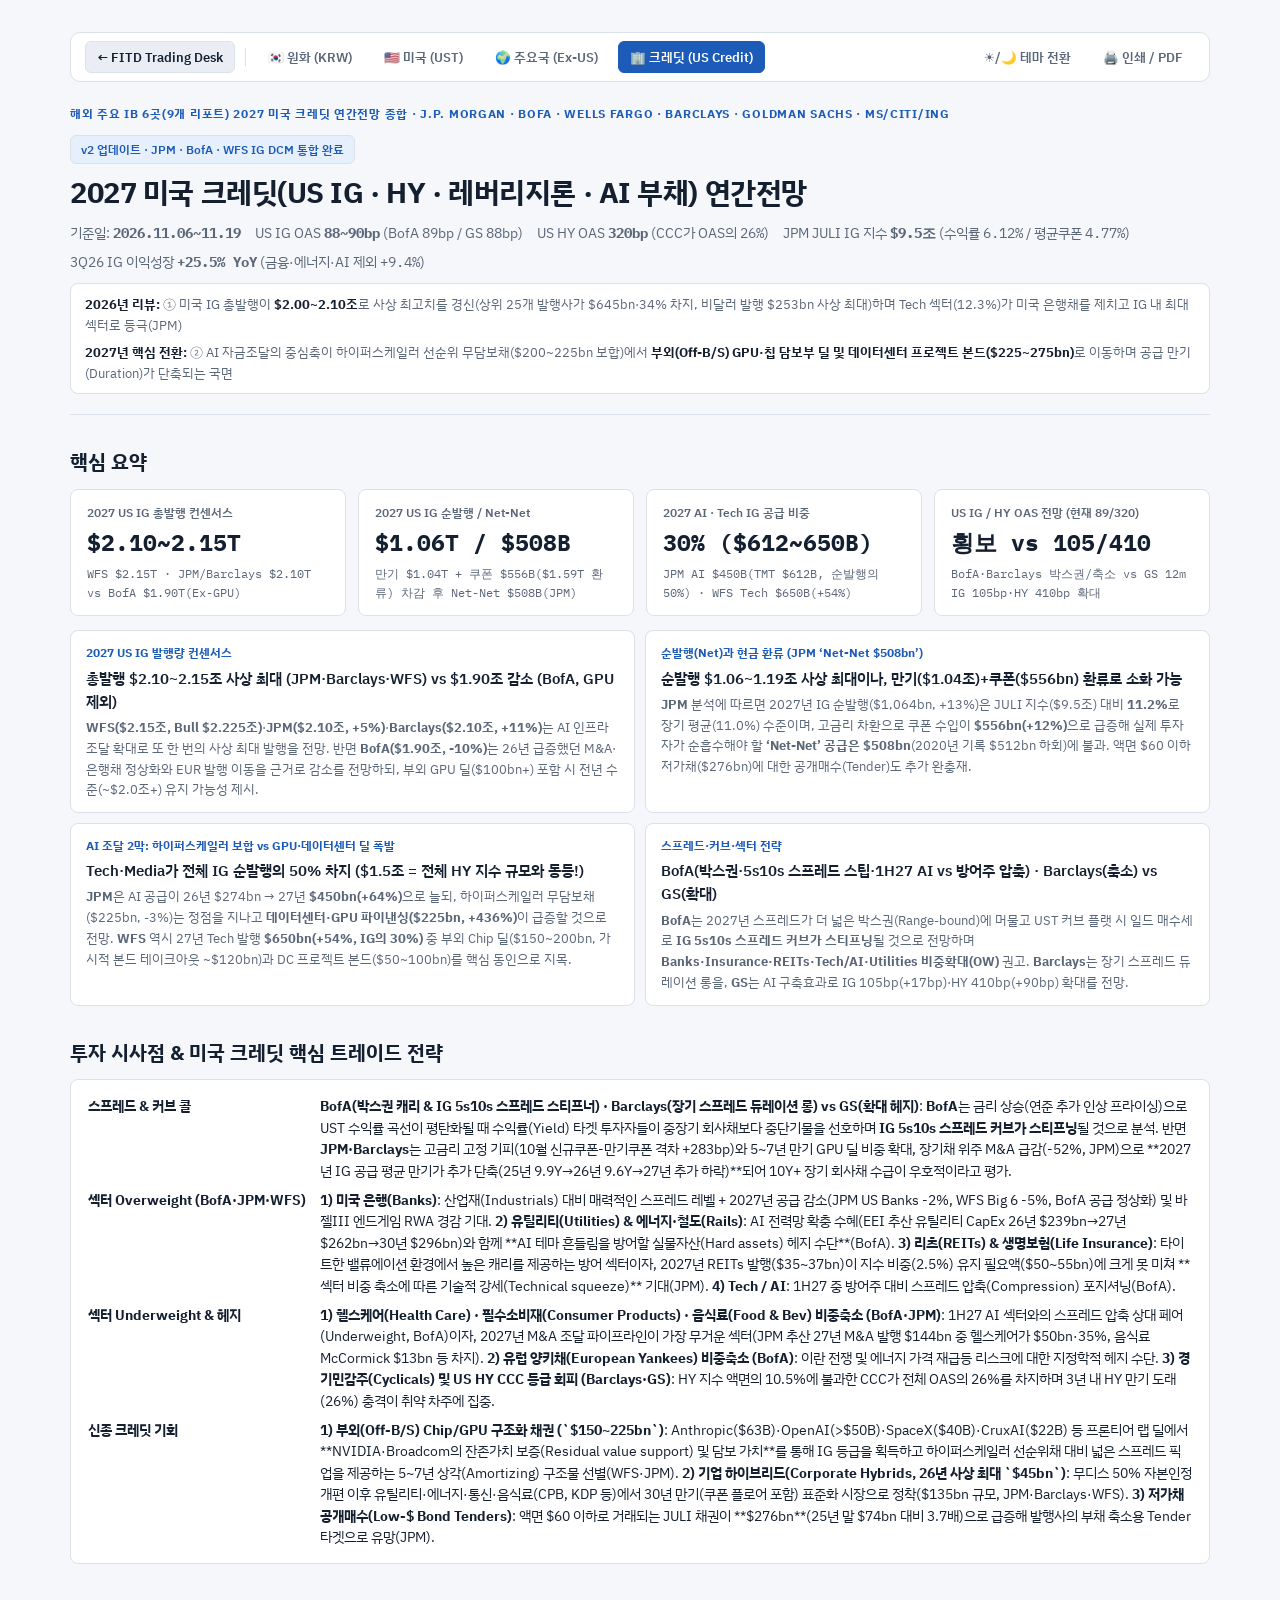
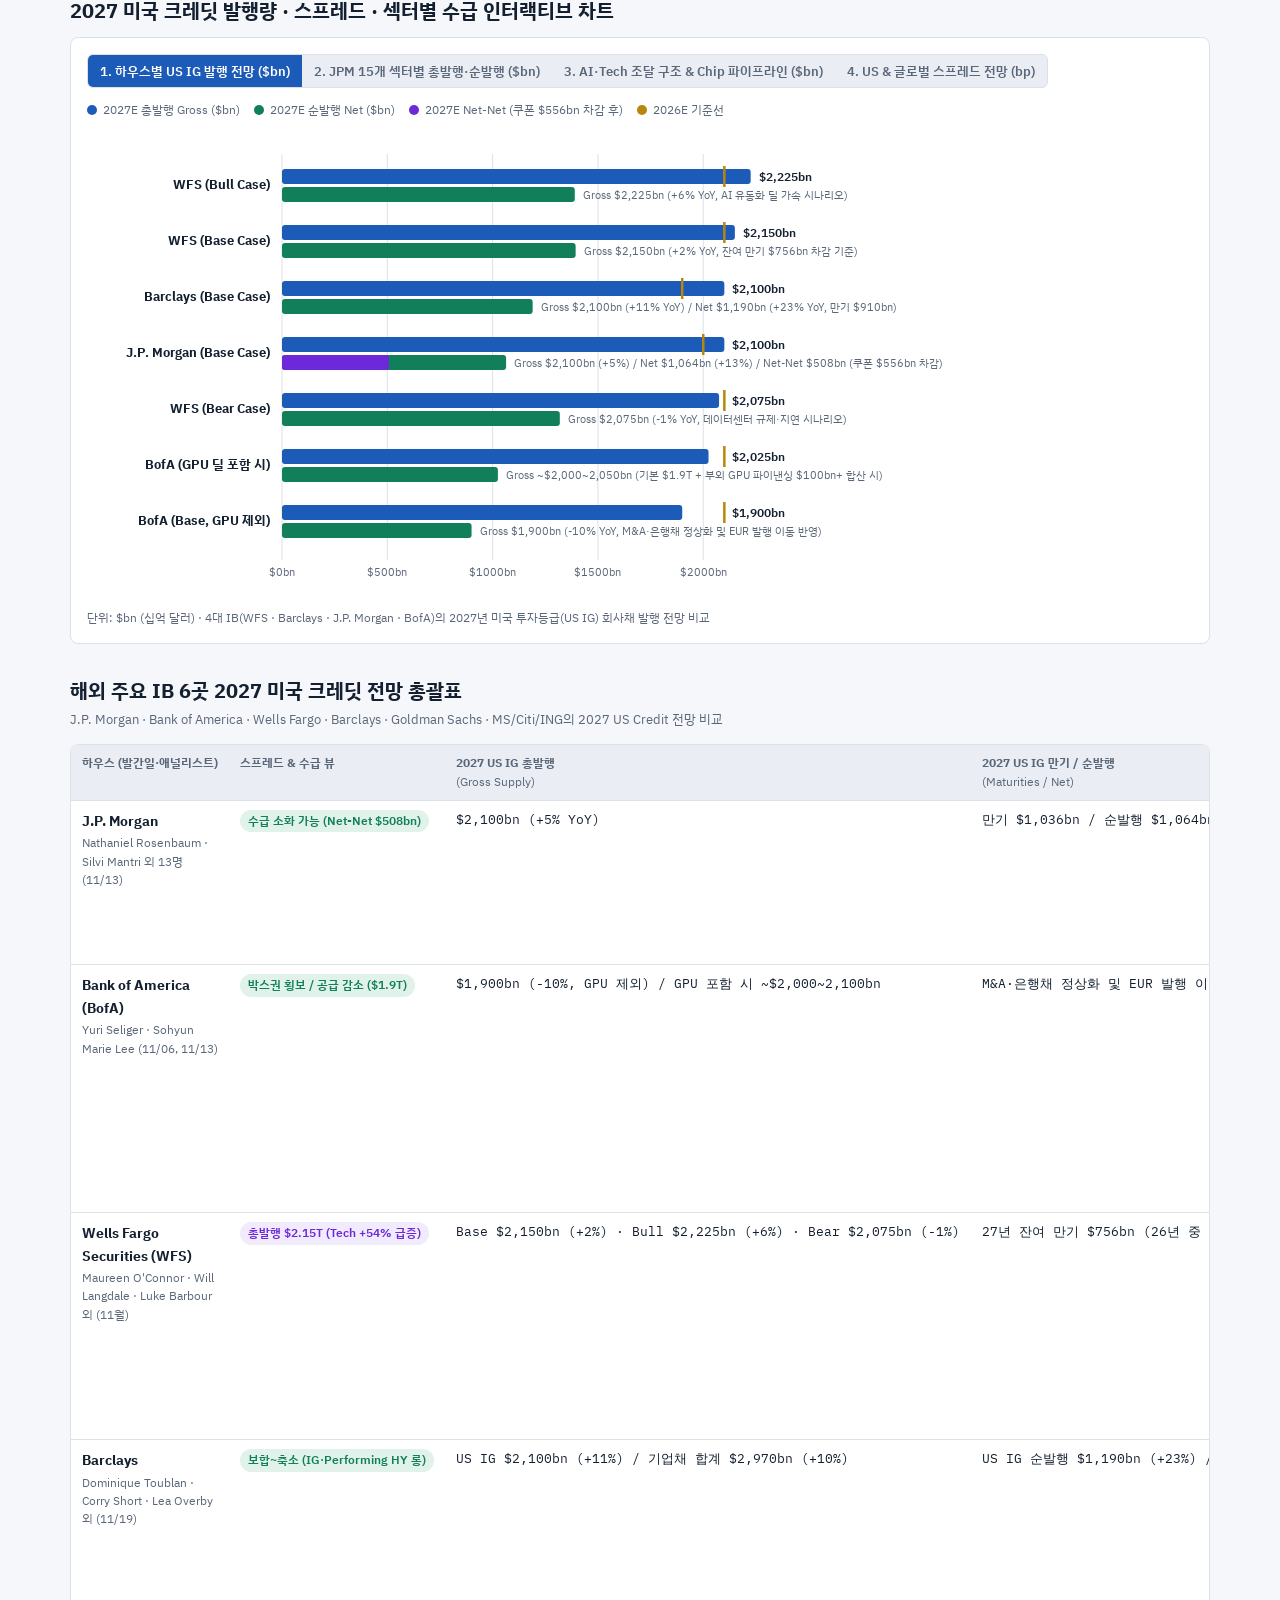
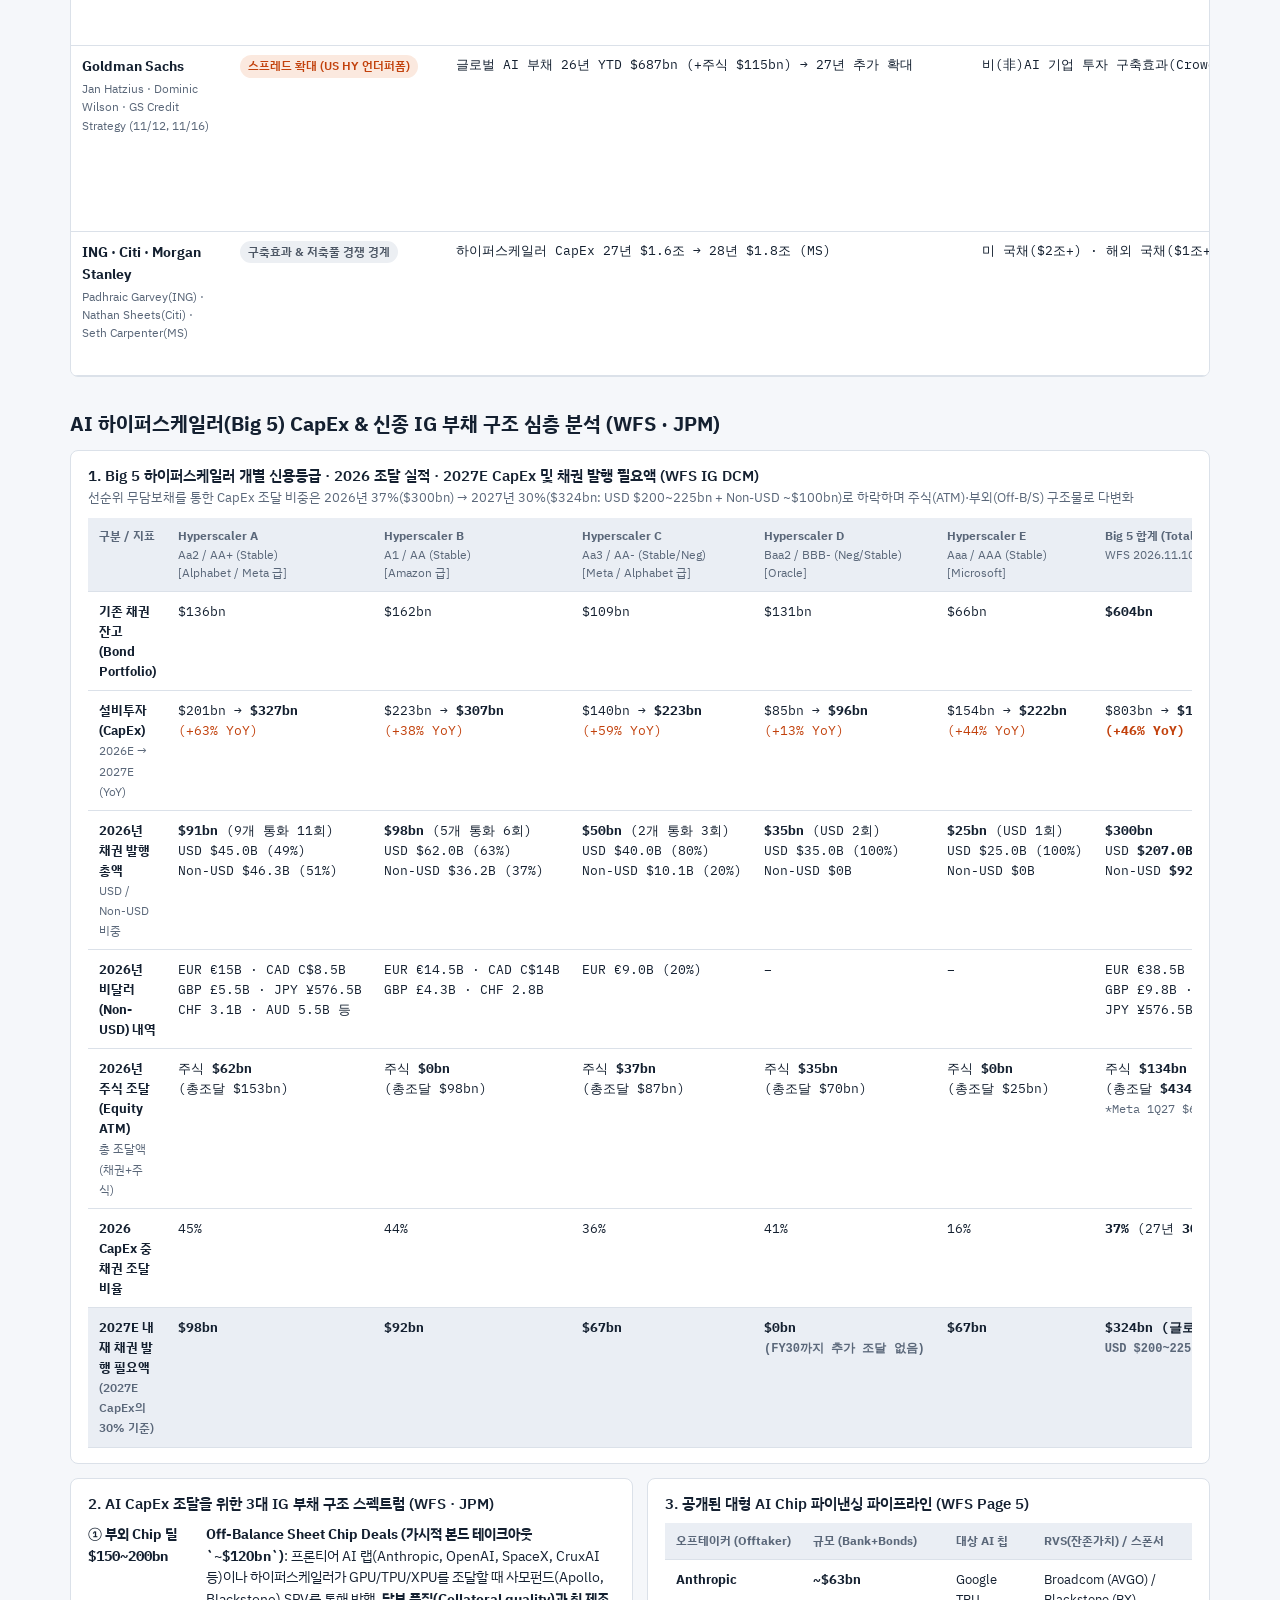
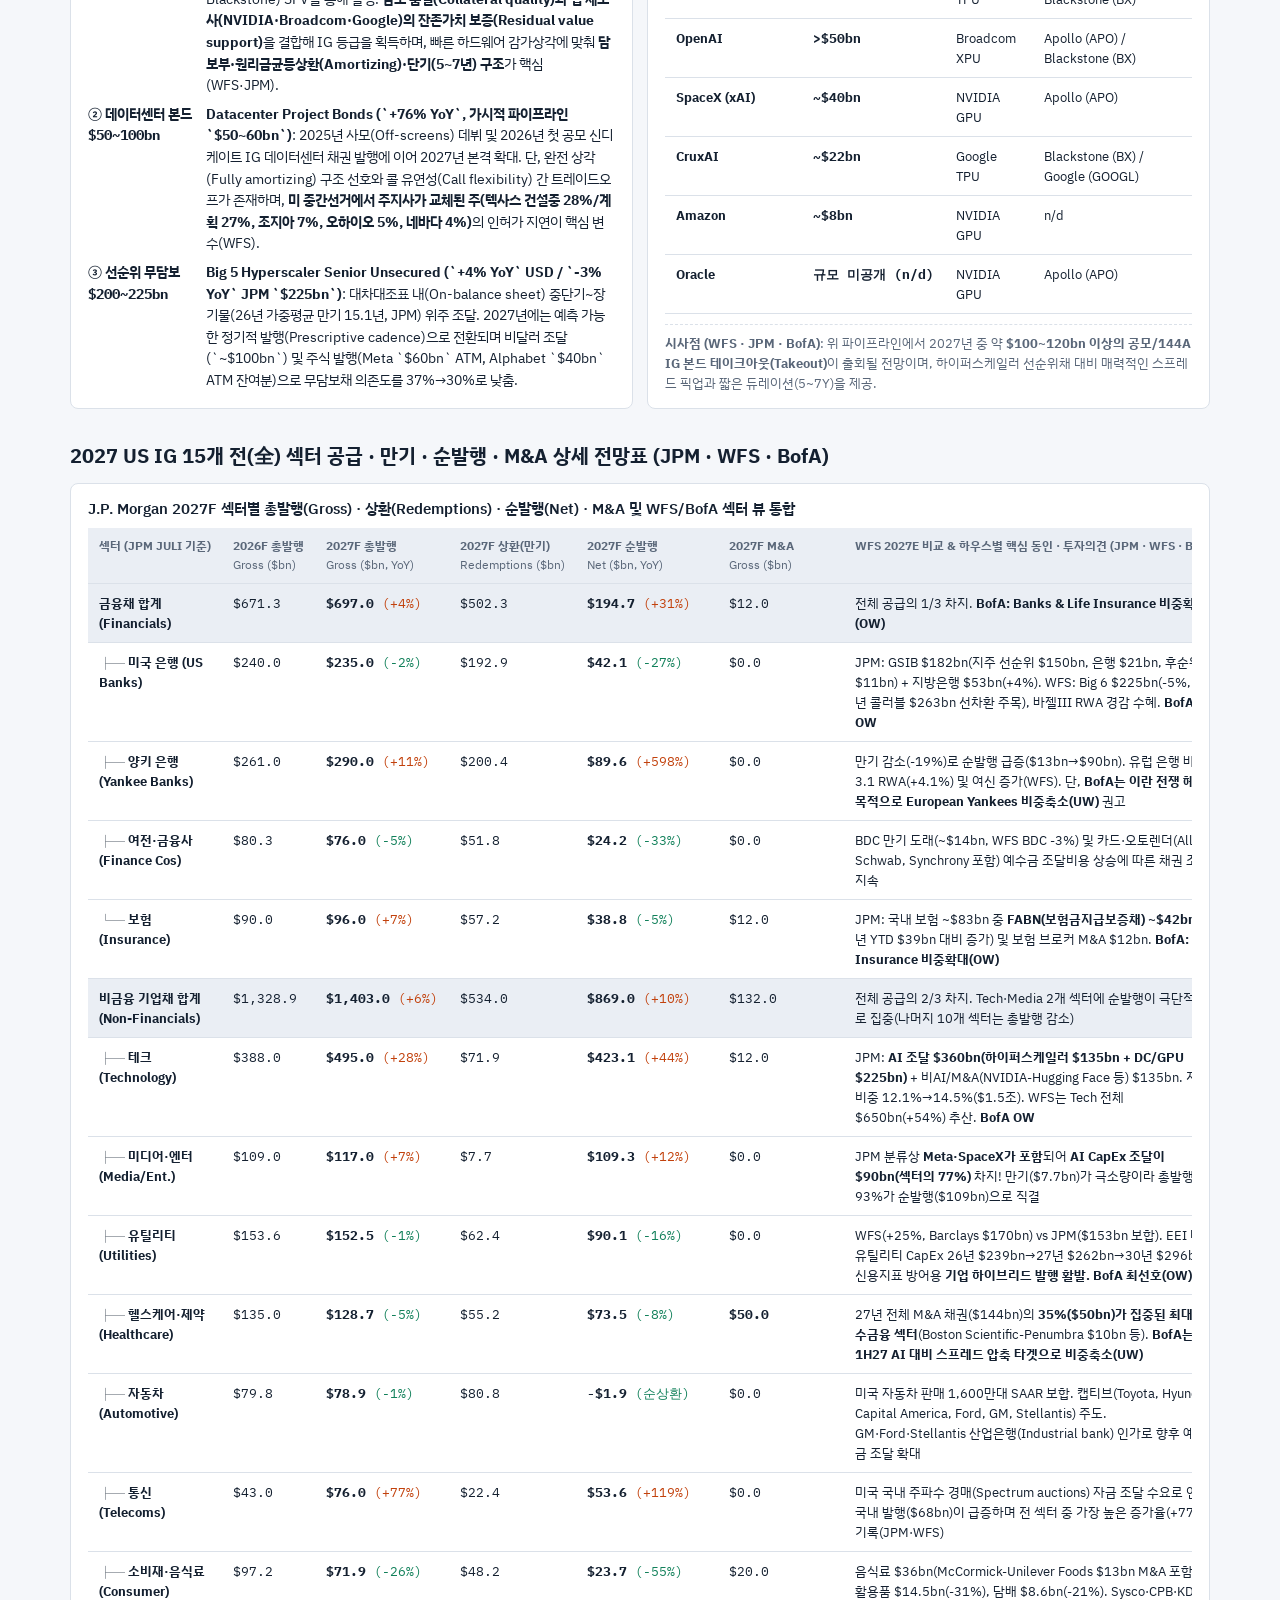
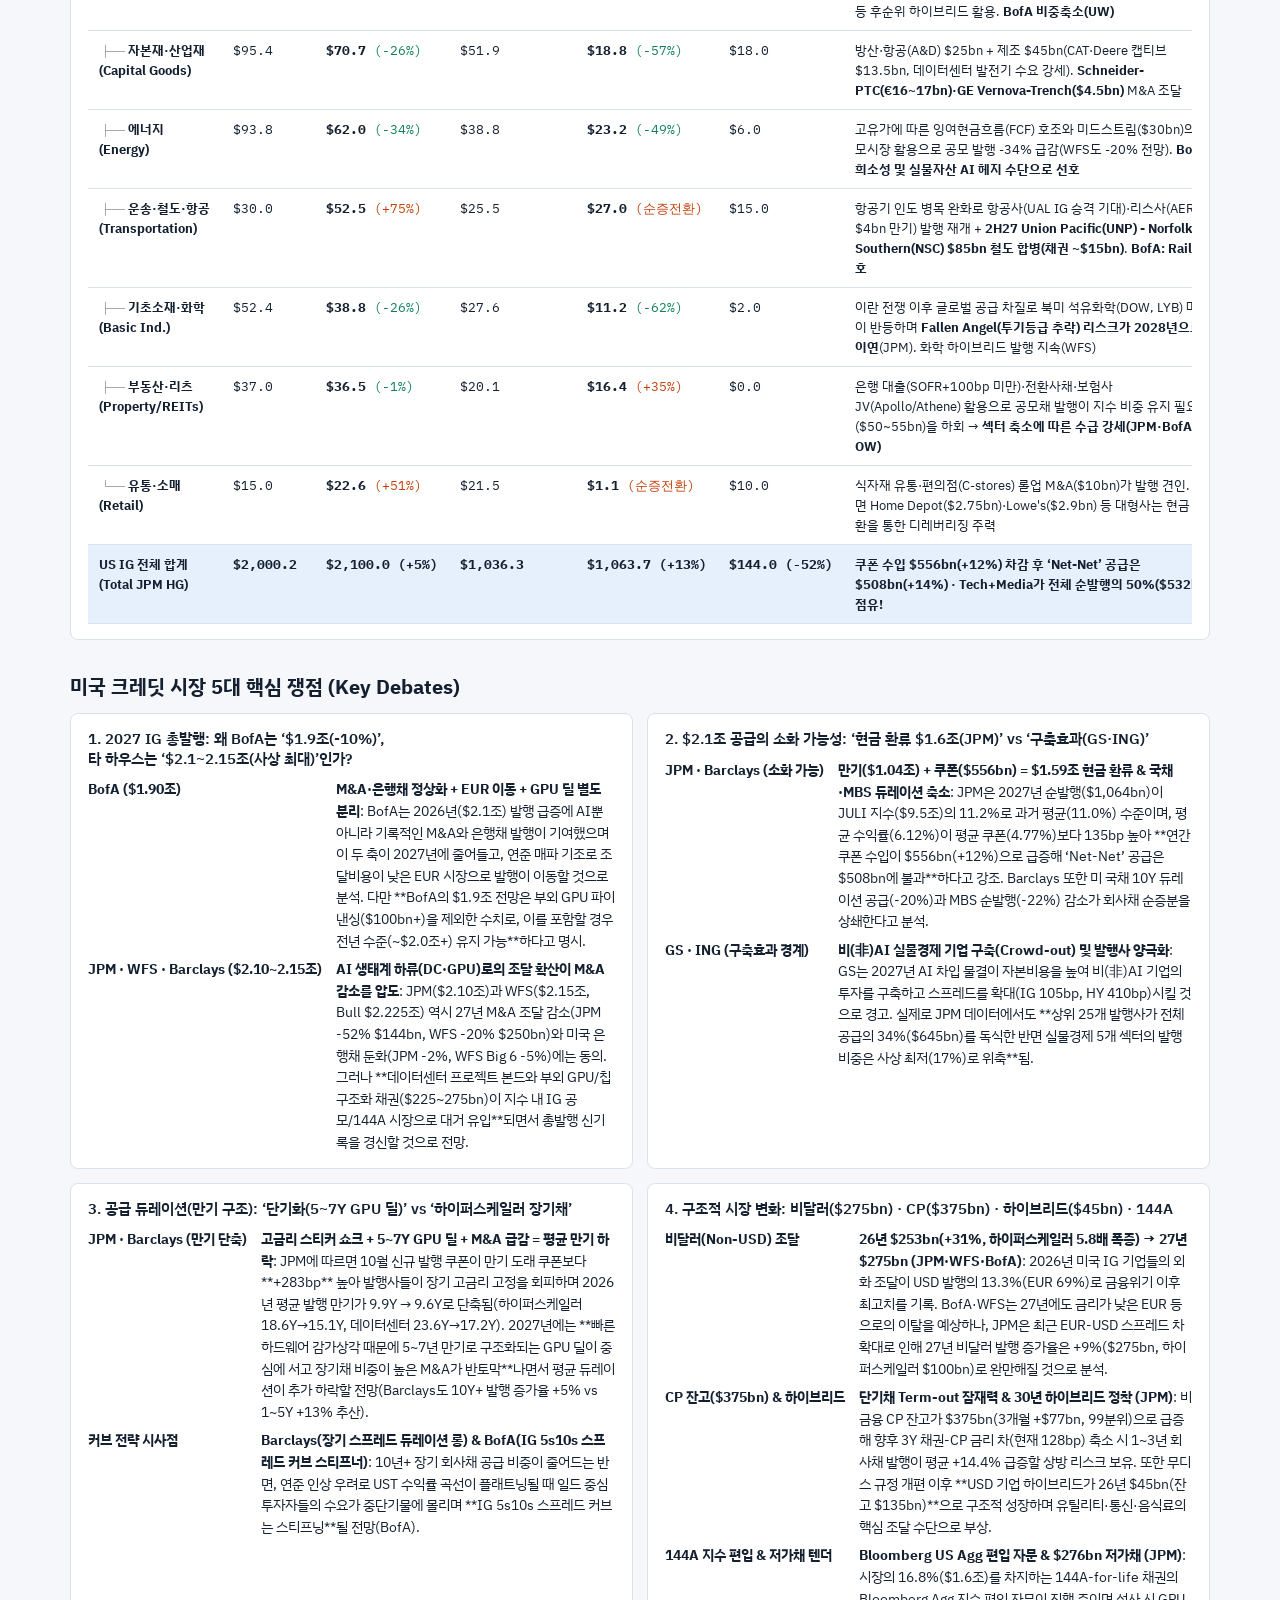
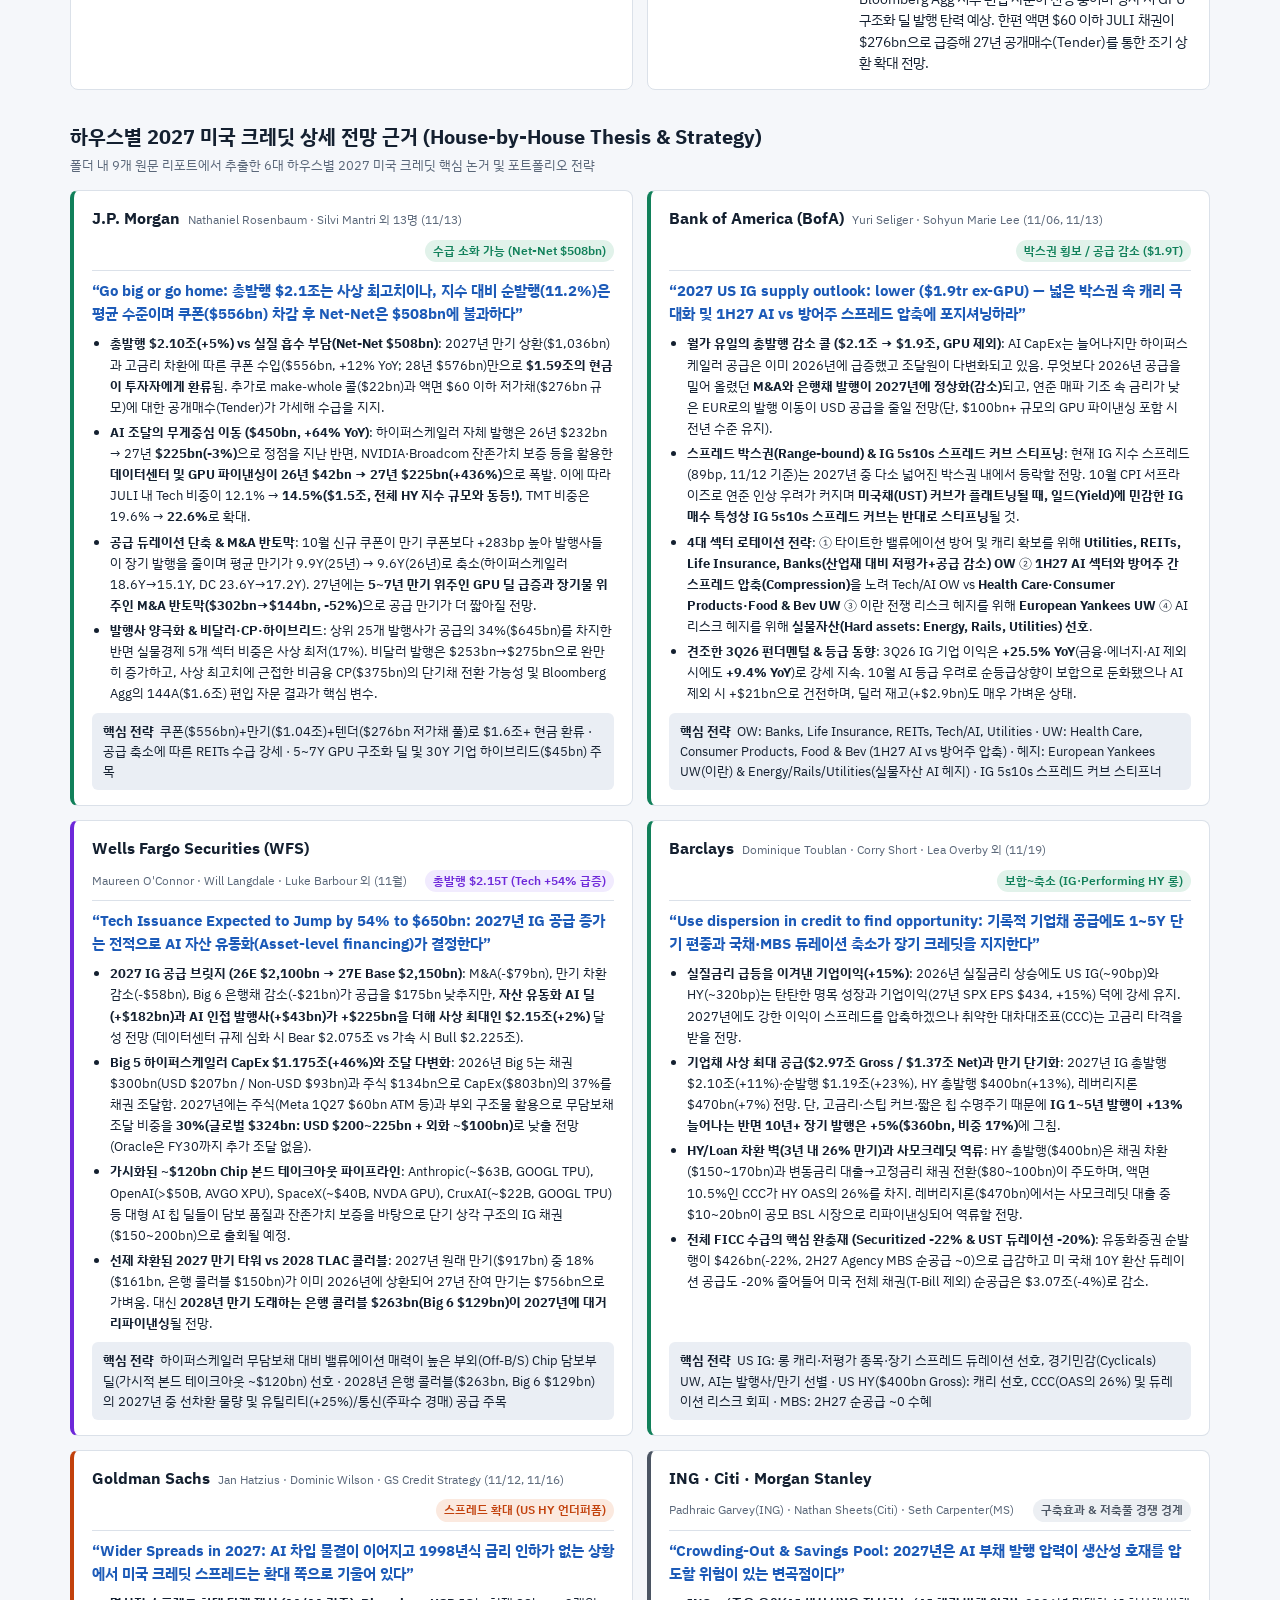
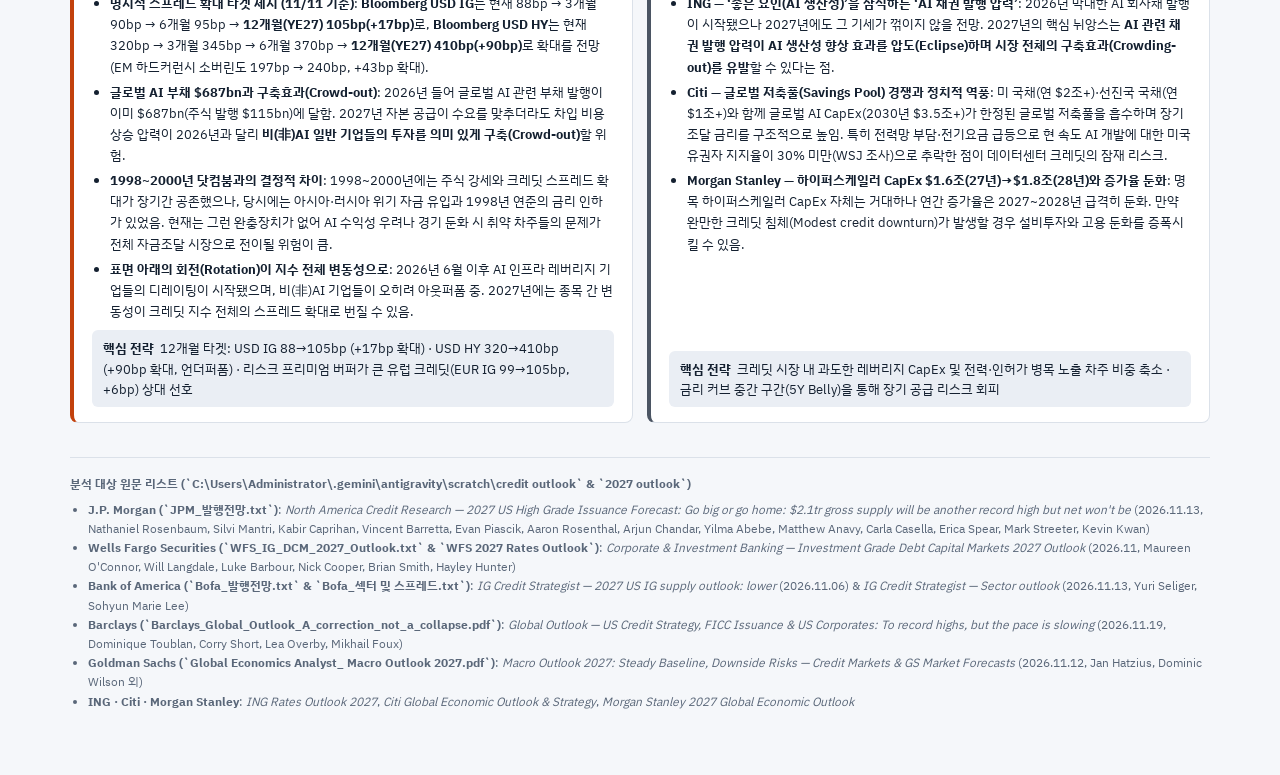
==== commit cbfe9e7a: "Publish 2027 KRW, UST, Global Ex-US & Credit Outlook pages (2026-11-20 15:38:04 KST)" ====
--- a/credit-2027-outlook.html
+++ b/credit-2027-outlook.html
@@ -202,6 +202,7 @@
     <span class="sep"></span>
     <a href="./krw-2027-outlook.html">🇰🇷 원화 (KRW)</a>
     <a href="./ust-2027-outlook.html">🇺🇸 미국 (UST)</a>
+    <a href="./global-2027-outlook.html">🌍 주요국 (Ex-US)</a>
     <a href="./credit-2027-outlook.html" class="active">🏢 크레딧 (US Credit)</a>
   </div>
   <div class="nav-right">
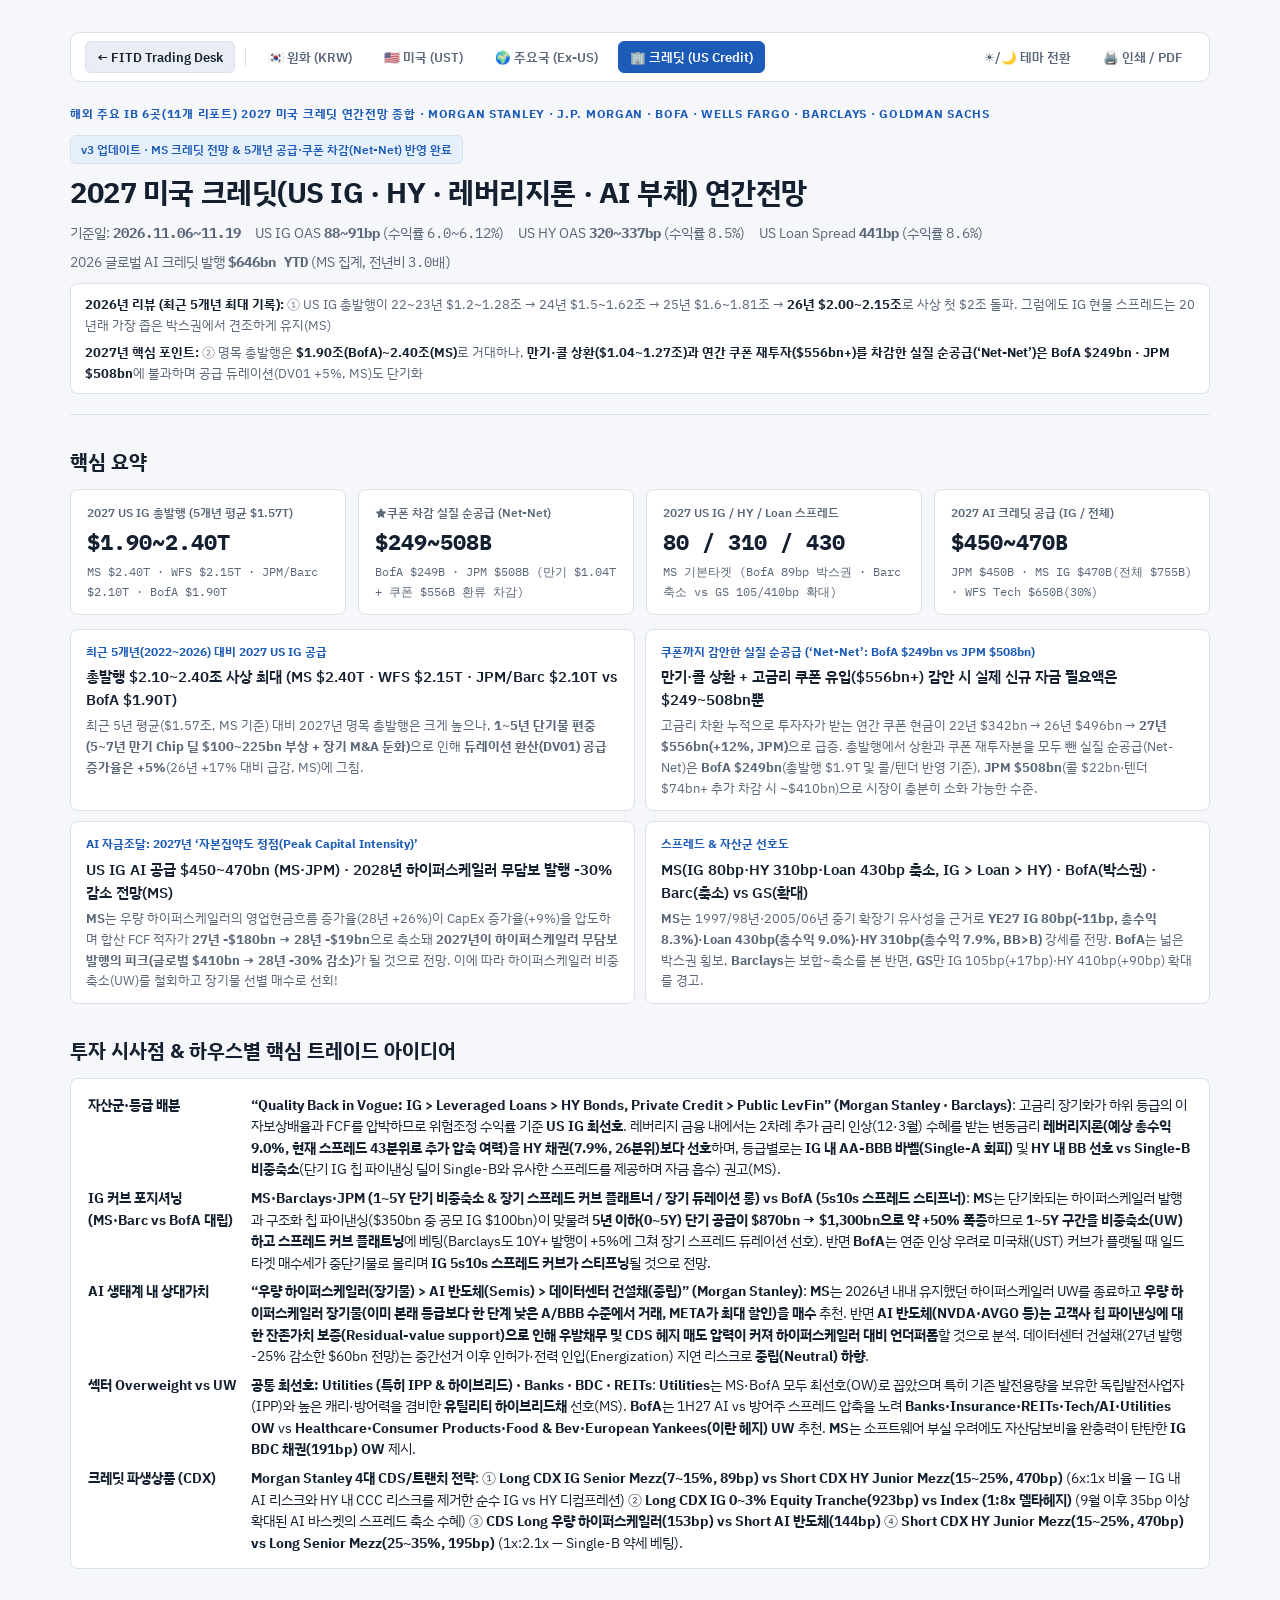
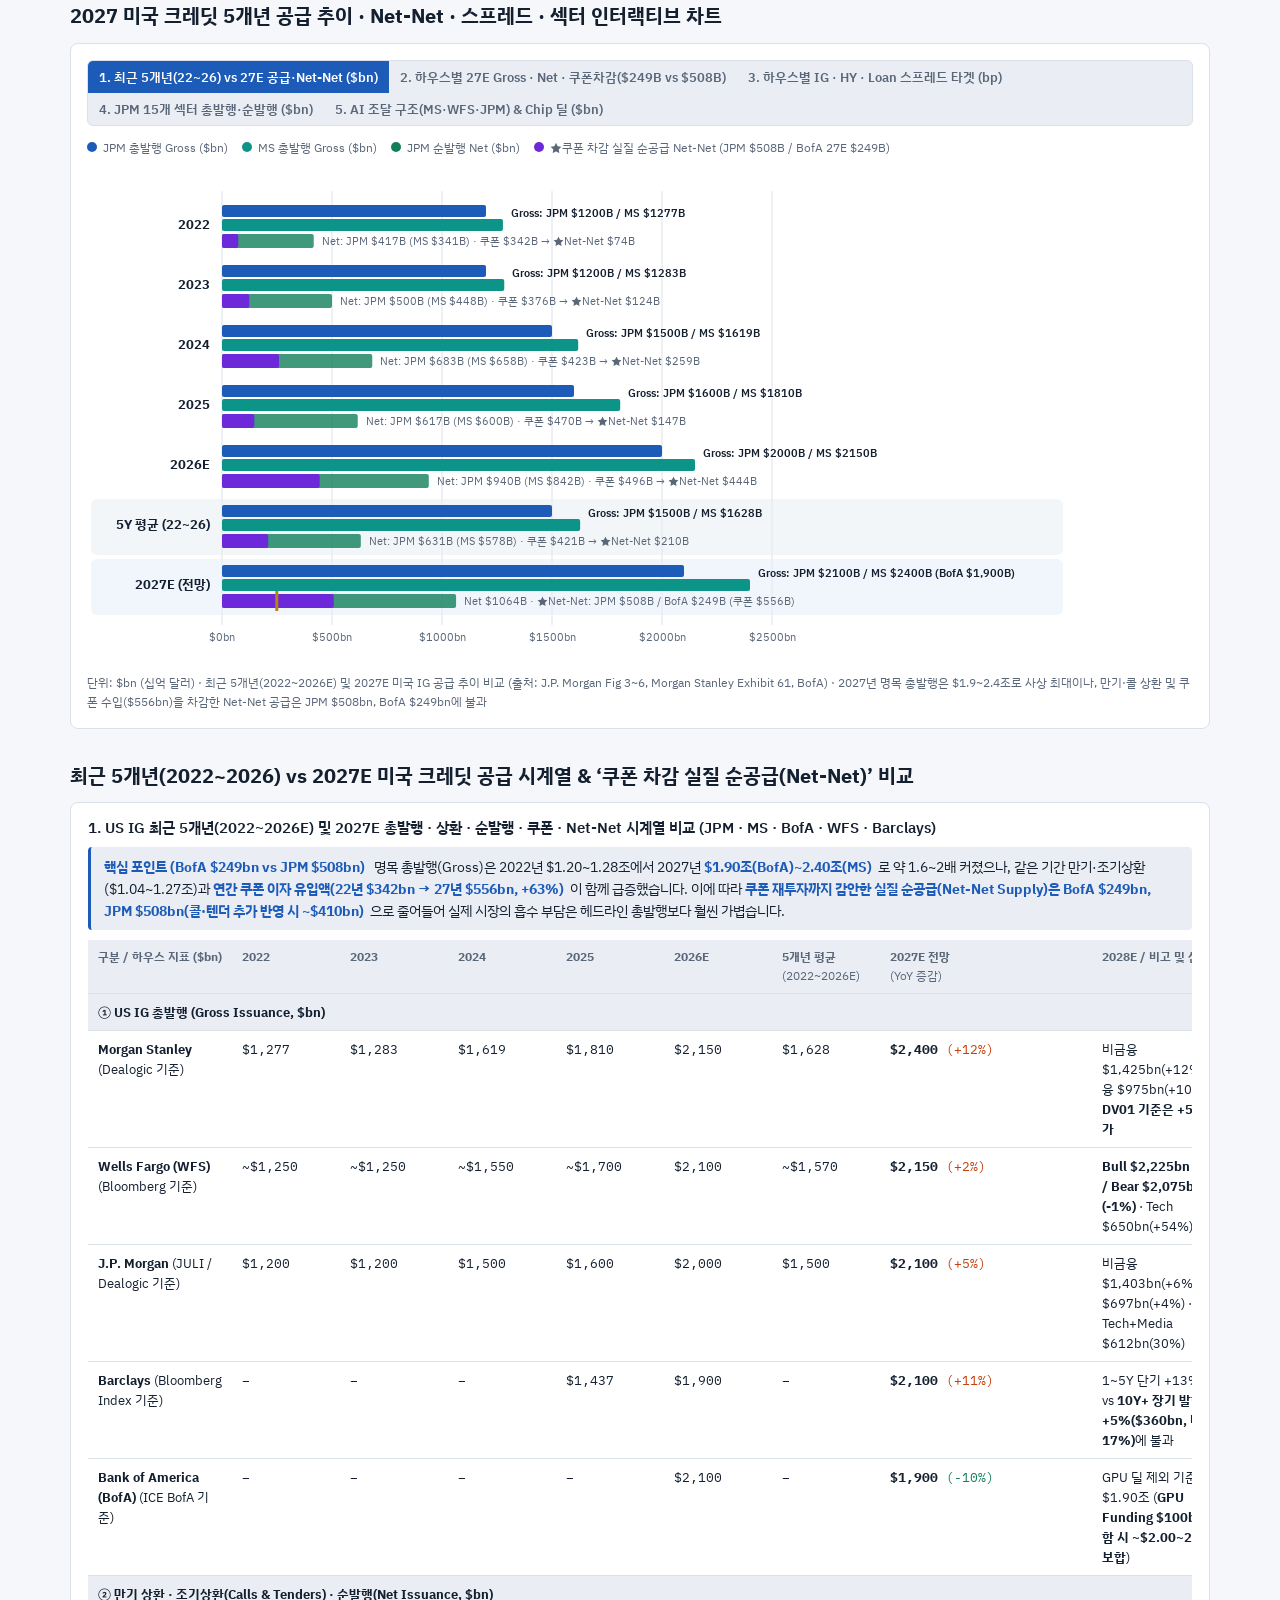
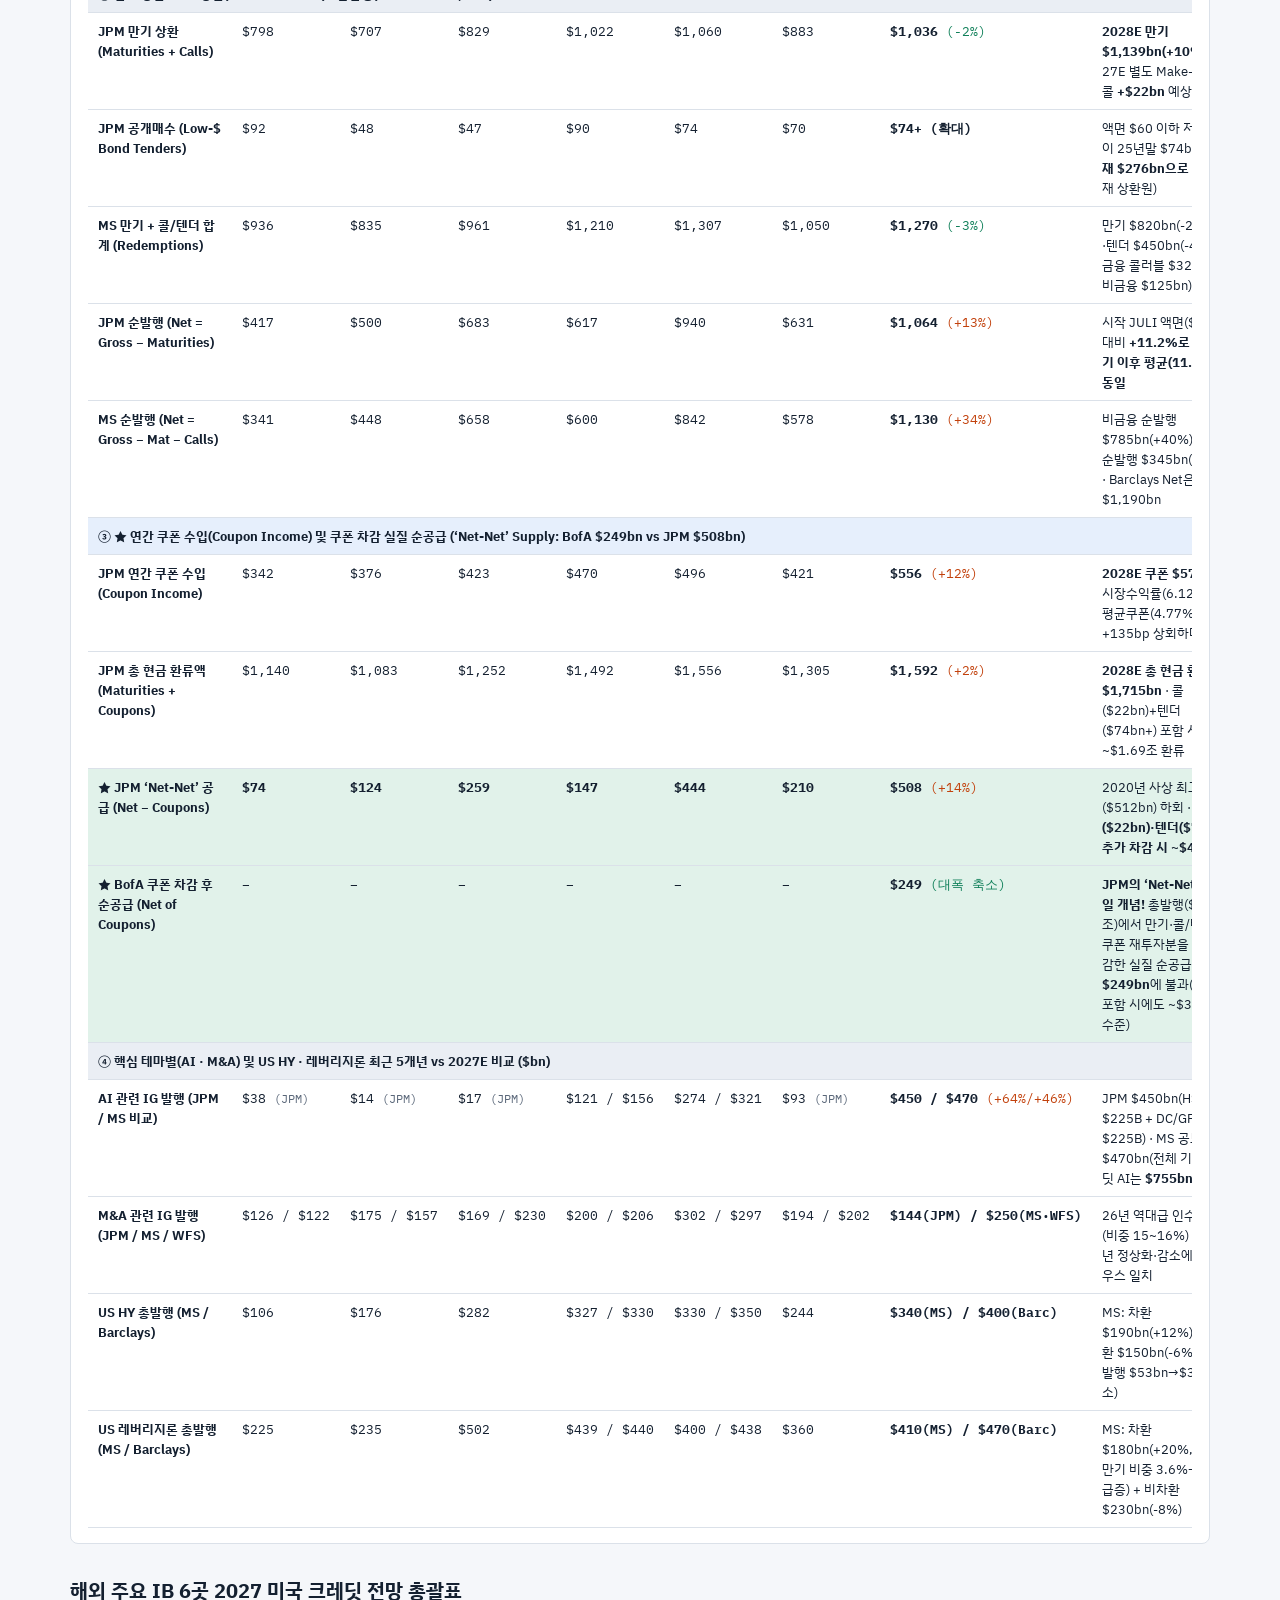
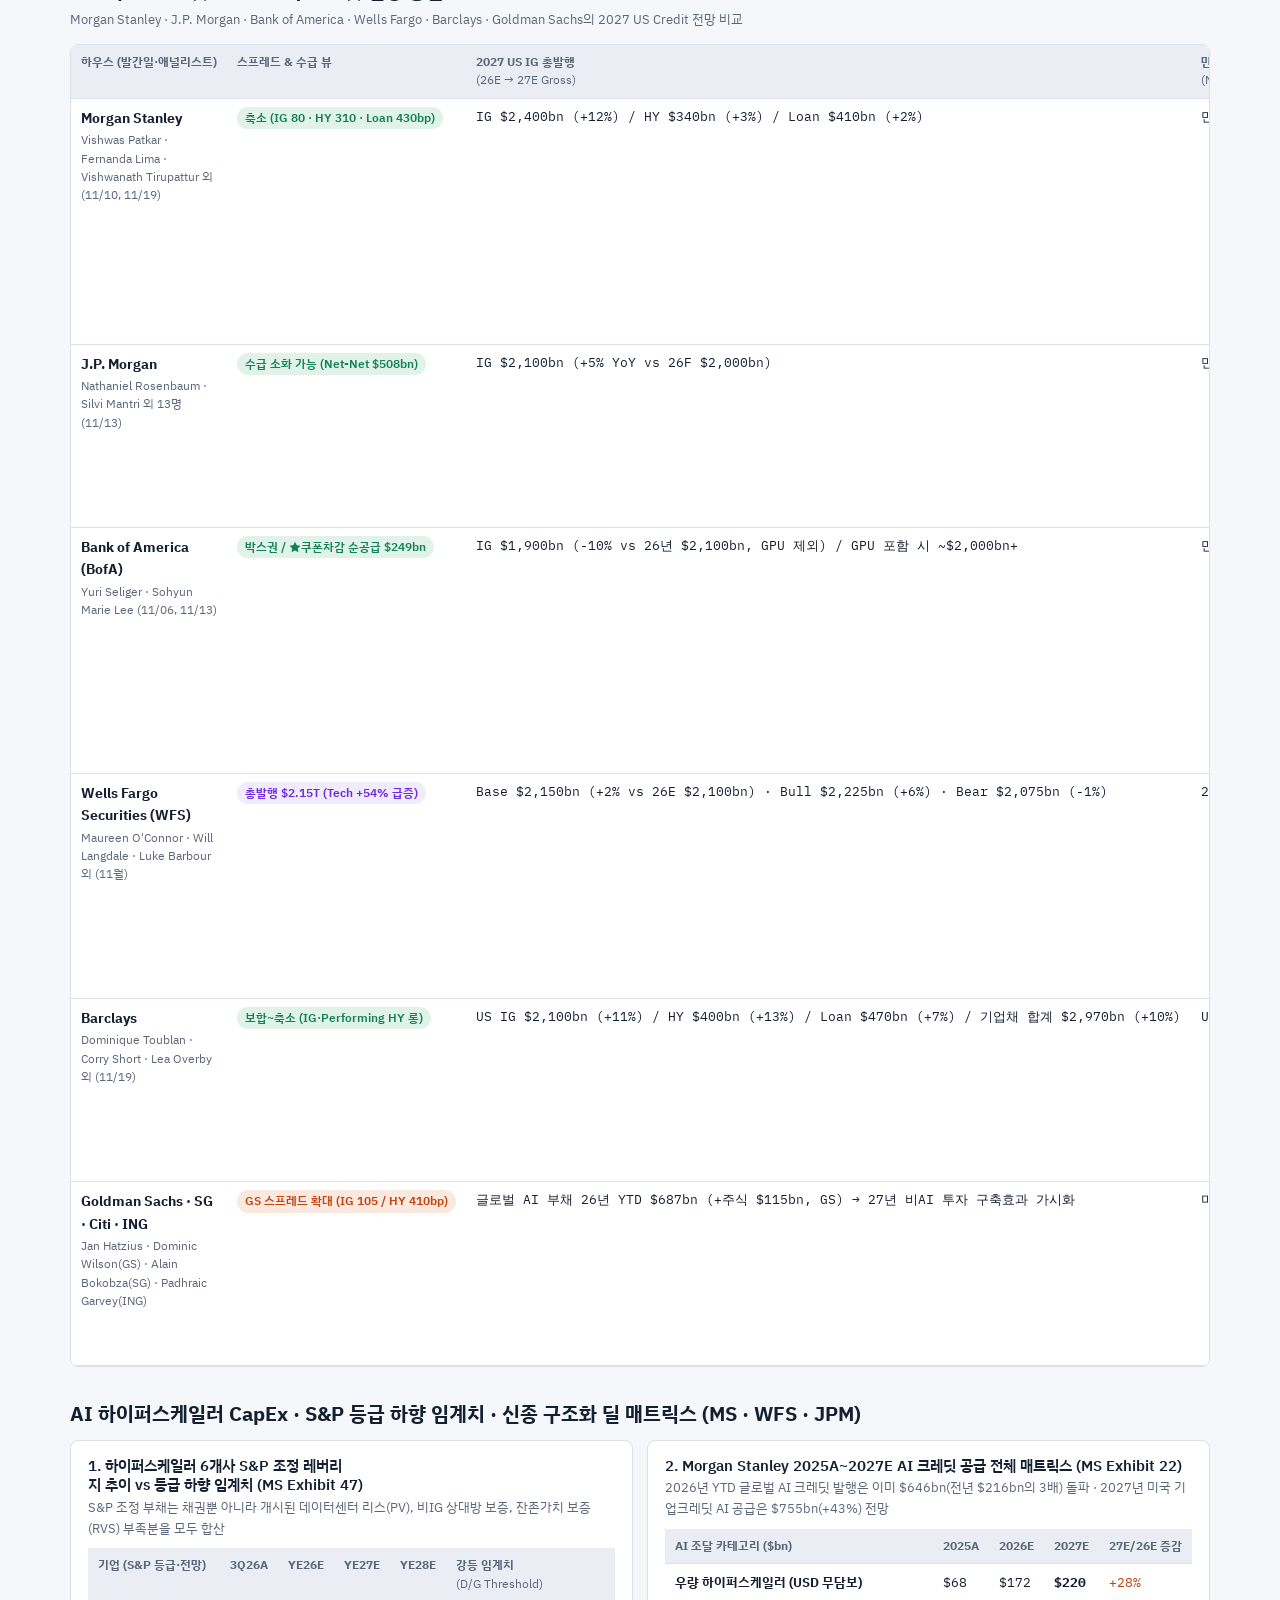
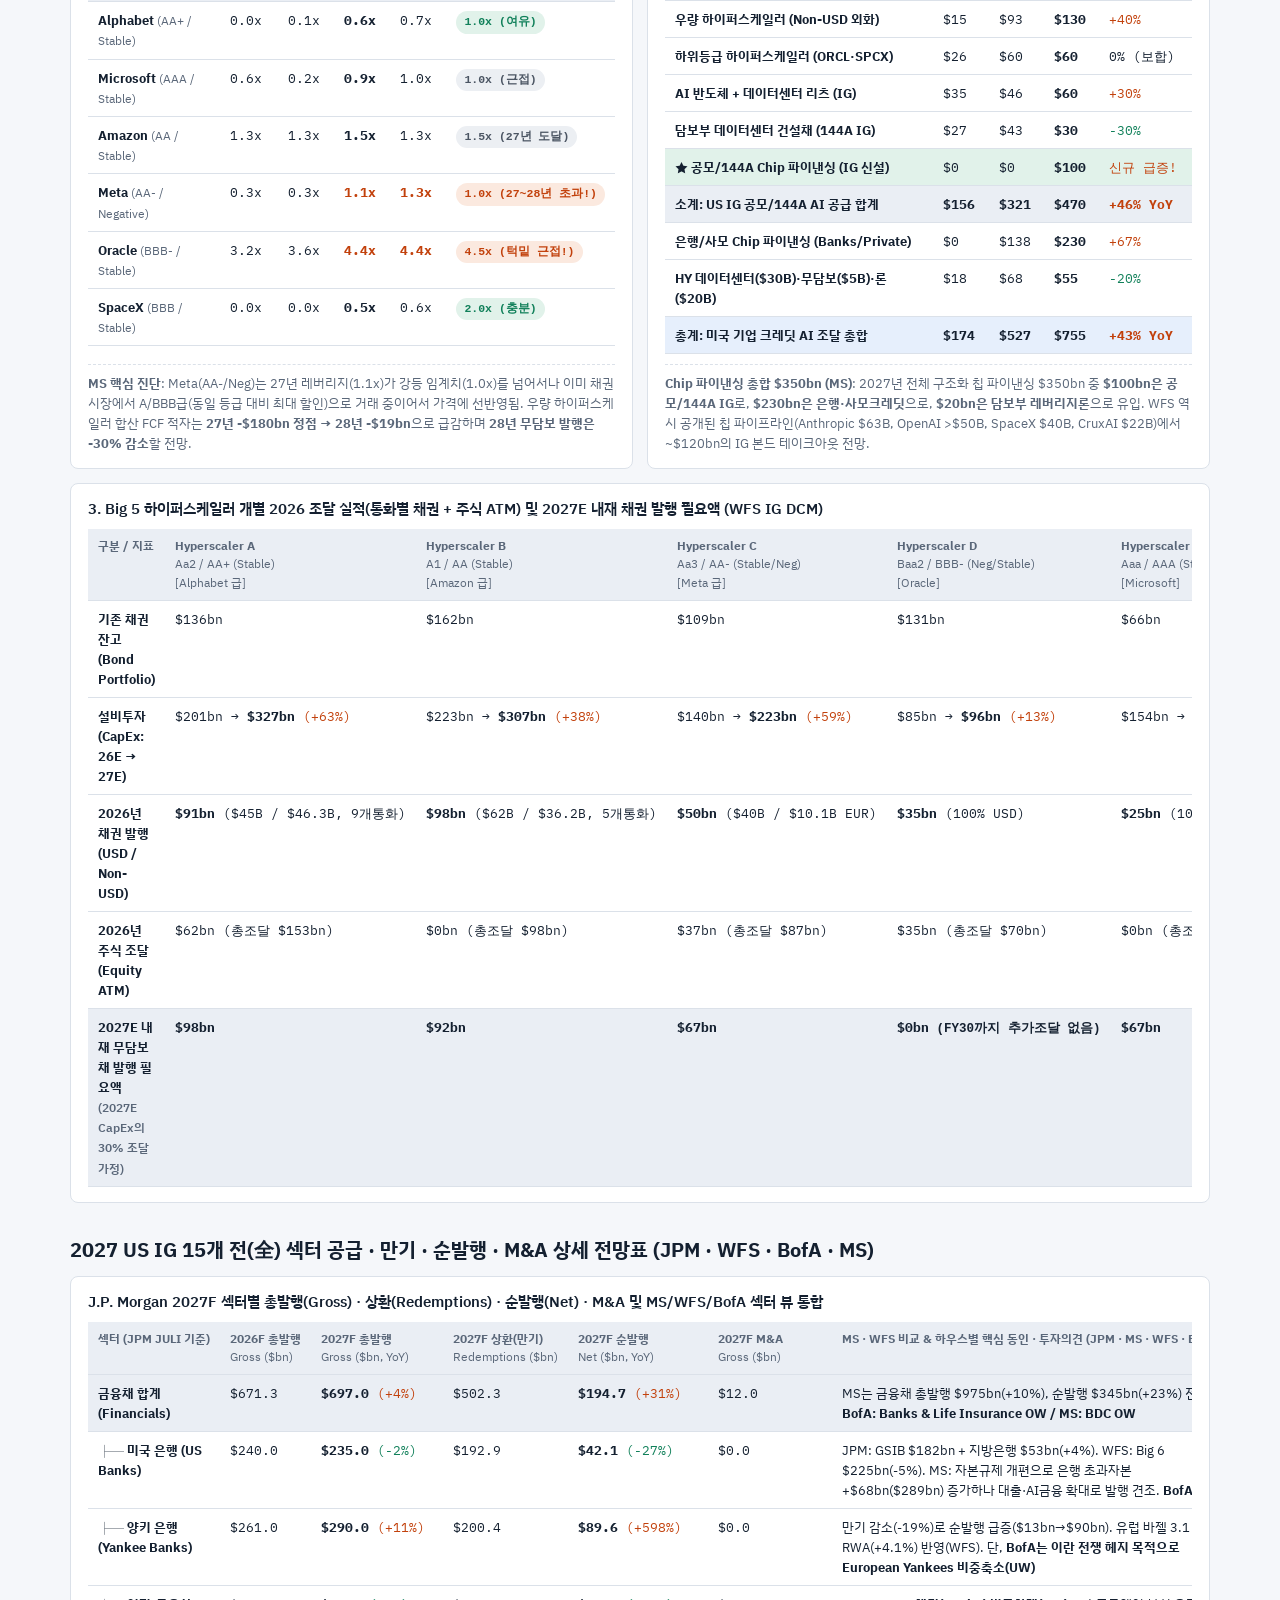
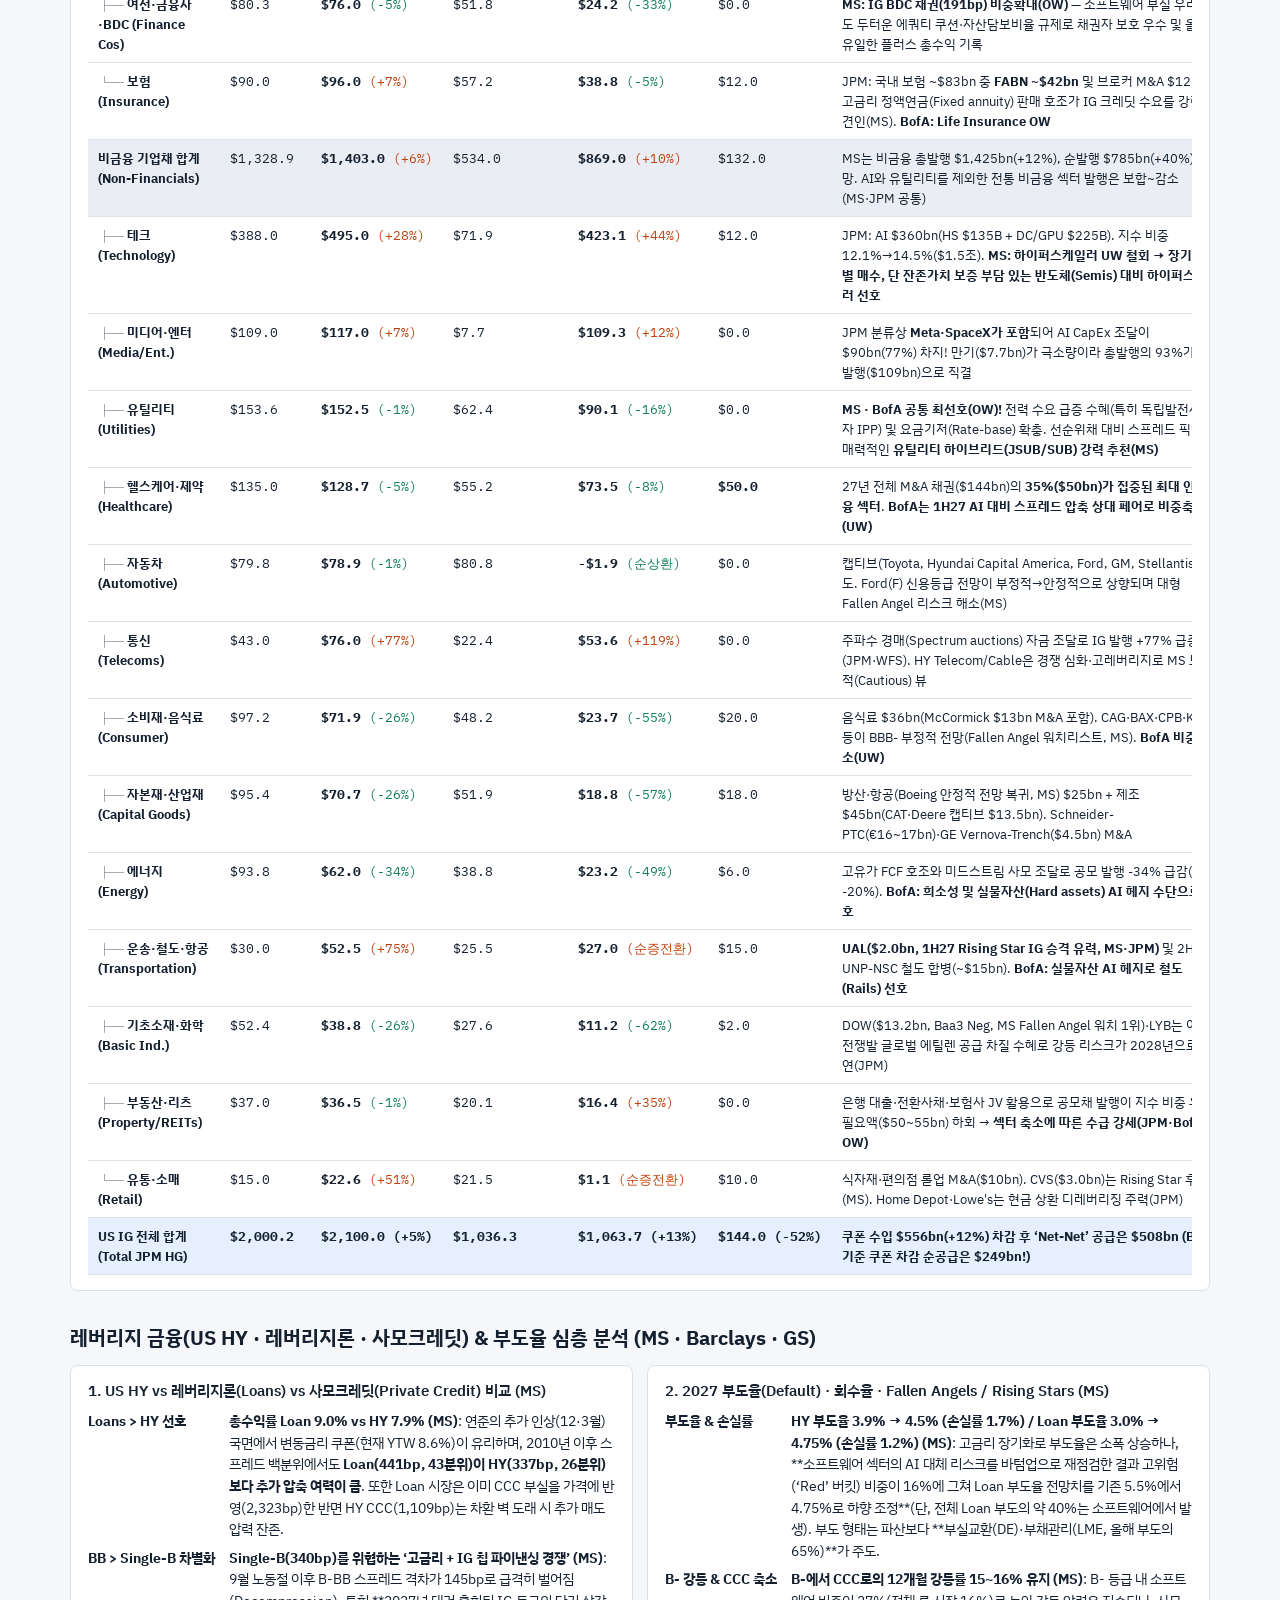
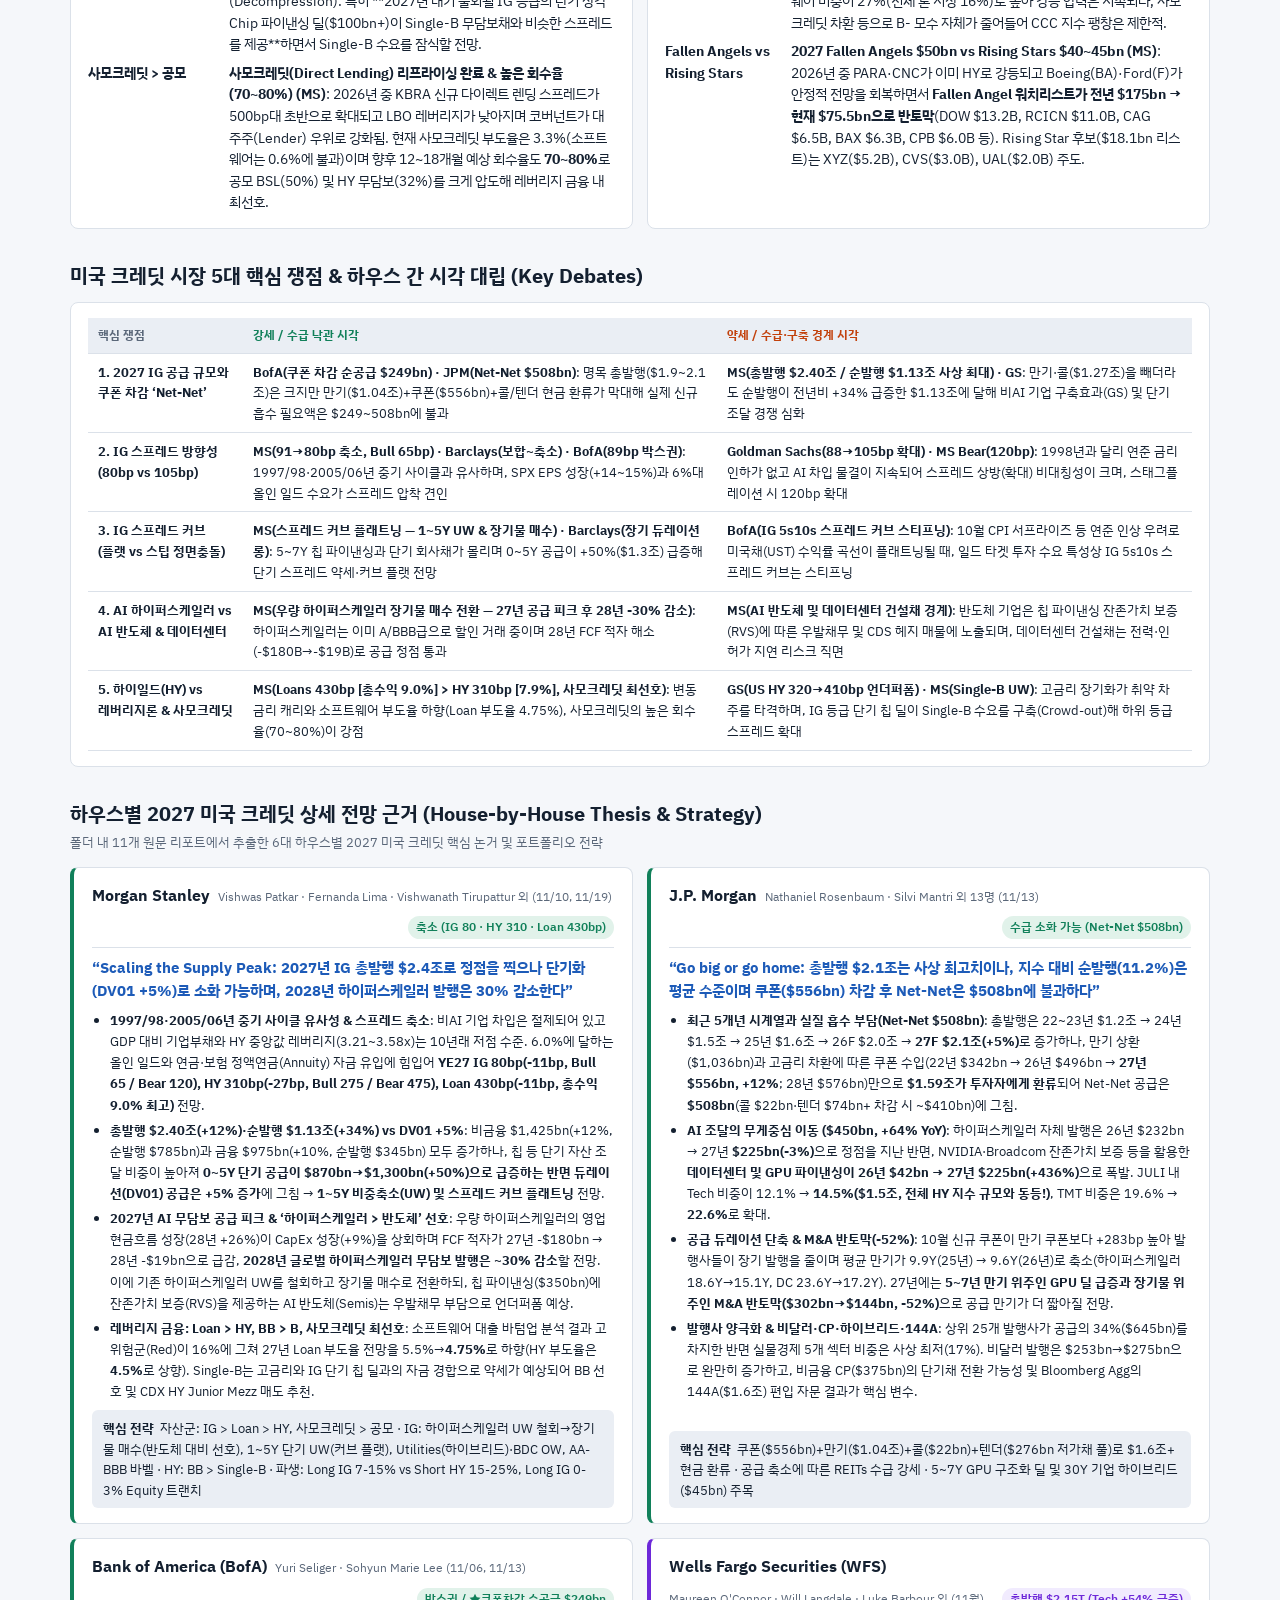
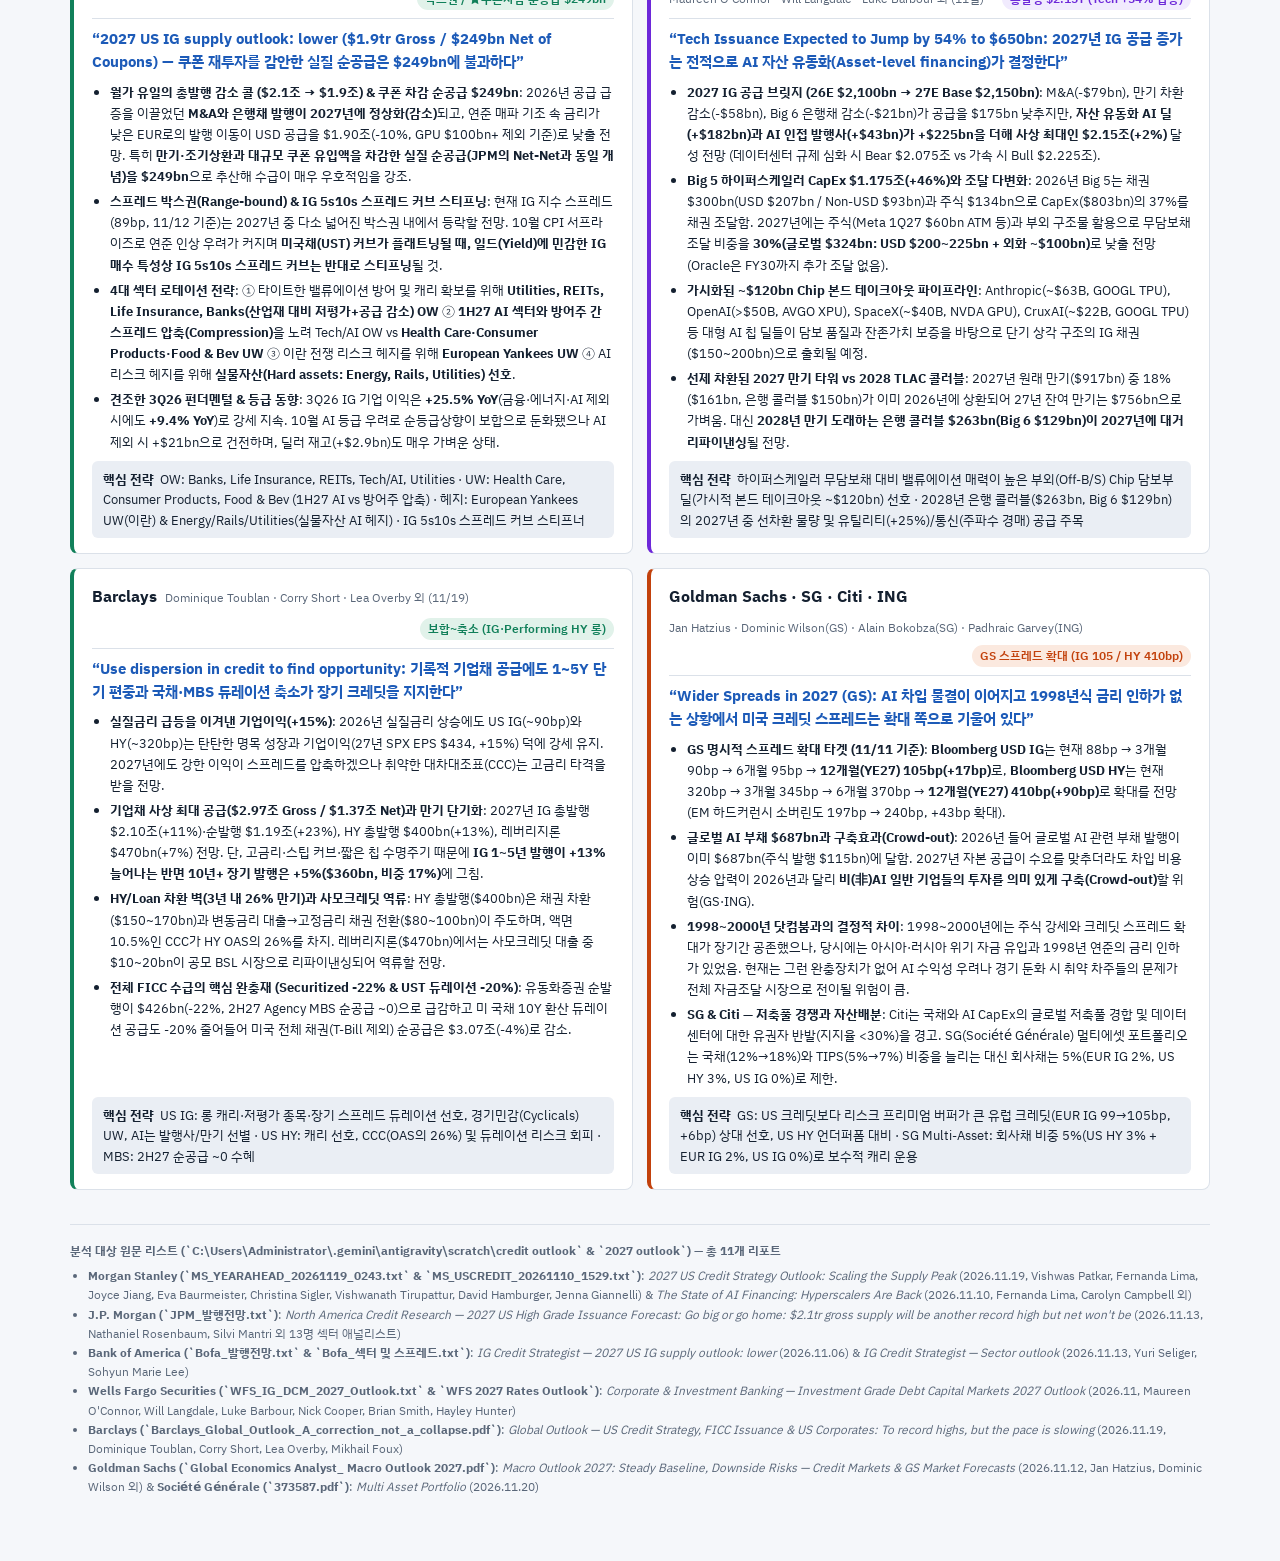
==== commit 308a0d67: "Publish 2027 KRW, UST, Global Ex-US & Credit Outlook pages (2026-11-23 13:09:10 KST)" ====
--- a/credit-2027-outlook.html
+++ b/credit-2027-outlook.html
@@ -3,7 +3,7 @@
 <head>
 <meta charset="utf-8">
 <meta name="viewport" content="width=device-width,initial-scale=1,viewport-fit=cover">
-<title>2027 미국 크레딧(US Credit) 연간전망 종합 (v2)</title>
+<title>2027 미국 크레딧(US Credit) 연간전망 종합 (v3)</title>
 <link rel="stylesheet" href="https://fonts.googleapis.com/css2?family=IBM+Plex+Sans+KR:wght@400;500;600;700&family=IBM+Plex+Mono:wght@400;500;600&display=swap">
 <style>
 :root{
@@ -67,7 +67,7 @@
 .kpis{display:grid;grid-template-columns:repeat(4,minmax(0,1fr));gap:12px}
 .kpi{background:var(--surface);border:1px solid var(--line);border-radius:8px;padding:13px 16px;display:flex;flex-direction:column;gap:3px}
 .kpi .k{font-size:12px;color:var(--muted);font-weight:600}
-.kpi .v{font-family:var(--f-mono);font-size:22.5px;font-weight:700}
+.kpi .v{font-family:var(--f-mono);font-size:21.5px;font-weight:700}
 .kpi .d{font-size:12px;font-family:var(--f-mono);color:var(--muted)}
 .up{color:var(--bear)} .dn{color:var(--bull)}
 @media (max-width:780px){.kpis{grid-template-columns:repeat(2,minmax(0,1fr))}}
@@ -82,7 +82,7 @@
 .chartcard{background:var(--surface);border:1px solid var(--line);border-radius:8px;padding:16px;display:flex;flex-direction:column;gap:12px}
 .toolbar{display:flex;flex-wrap:wrap;gap:12px;align-items:center;justify-content:space-between}
 .seg{display:inline-flex;border:1px solid var(--line);border-radius:6px;overflow:hidden;background:var(--soft);flex-wrap:wrap}
-.seg button{font:inherit;font-size:12.5px;font-weight:600;border:0;background:transparent;color:var(--muted);padding:6px 12px;cursor:pointer;transition:all .15s}
+.seg button{font:inherit;font-size:12.5px;font-weight:600;border:0;background:transparent;color:var(--muted);padding:6px 11px;cursor:pointer;transition:all .15s}
 .seg button[aria-pressed="true"]{background:var(--accent);color:#fff}
 .seg button:focus-visible{outline:2px solid var(--accent);outline-offset:-2px}
 .legend{display:flex;flex-wrap:wrap;gap:14px;font-size:12px;color:var(--muted)}
@@ -93,7 +93,7 @@
 .note{font-size:12px;color:var(--muted)}
 
 table{border-collapse:collapse;width:100%;min-width:880px;font-size:13px}
-th,td{text-align:left;padding:9px 11px;border-bottom:1px solid var(--line);vertical-align:top}
+th,td{text-align:left;padding:8px 10px;border-bottom:1px solid var(--line);vertical-align:top}
 th{font-size:11.5px;color:var(--muted);font-weight:700;background:var(--soft);position:sticky;top:0;white-space:nowrap}
 td.n{font-family:var(--f-mono);font-variant-numeric:tabular-nums;white-space:nowrap}
 td .who{font-weight:700;font-size:14px}
@@ -213,20 +213,20 @@
 
 <header>
   <div class="hdr-top">
-    <span class="eyebrow">해외 주요 IB 6곳(9개 리포트) 2027 미국 크레딧 연간전망 종합 · J.P. Morgan · BofA · Wells Fargo · Barclays · Goldman Sachs · MS/Citi/ING</span>
-    <span class="badge-draft">v2 업데이트 · JPM · BofA · WFS IG DCM 통합 완료</span>
+    <span class="eyebrow">해외 주요 IB 6곳(11개 리포트) 2027 미국 크레딧 연간전망 종합 · Morgan Stanley · J.P. Morgan · BofA · Wells Fargo · Barclays · Goldman Sachs</span>
+    <span class="badge-draft">v3 업데이트 · MS 크레딧 전망 &amp; 5개년 공급·쿠폰 차감(Net-Net) 반영 완료</span>
   </div>
   <h1>2027 미국 크레딧(US IG · HY · 레버리지론 · AI 부채) 연간전망</h1>
   <div class="meta">
     <span>기준일: <b class="num">2026.11.06~11.19</b></span>
-    <span>US IG OAS <b class="num">88~90bp</b> (BofA 89bp / GS 88bp)</span>
-    <span>US HY OAS <b class="num">320bp</b> (CCC가 OAS의 <span class="num">26%</span>)</span>
-    <span>JPM JULI IG 지수 <b class="num">$9.5조</b> (수익률 <span class="num">6.12%</span> / 평균쿠폰 <span class="num">4.77%</span>)</span>
-    <span>3Q26 IG 이익성장 <b class="num">+25.5% YoY</b> (금융·에너지·AI 제외 <span class="num">+9.4%</span>)</span>
+    <span>US IG OAS <b class="num">88~91bp</b> (수익률 <span class="num">6.0~6.12%</span>)</span>
+    <span>US HY OAS <b class="num">320~337bp</b> (수익률 <span class="num">8.5%</span>)</span>
+    <span>US Loan Spread <b class="num">441bp</b> (수익률 <span class="num">8.6%</span>)</span>
+    <span>2026 글로벌 AI 크레딧 발행 <b class="num">$646bn YTD</b> (MS 집계, 전년비 <span class="num">3.0배</span>)</span>
   </div>
   <div class="context-bar">
-    <span><b>2026년 리뷰:</b> ① 미국 IG 총발행이 <b>$2.00~2.10조</b>로 사상 최고치를 경신(상위 25개 발행사가 $645bn·34% 차지, 비달러 발행 $253bn 사상 최대)하며 Tech 섹터(12.3%)가 미국 은행채를 제치고 IG 내 최대 섹터로 등극(JPM)</span>
-    <span><b>2027년 핵심 전환:</b> ② AI 자금조달의 중심축이 하이퍼스케일러 선순위 무담보채($200~225bn 보합)에서 <b>부외(Off-B/S) GPU·칩 담보부 딜 및 데이터센터 프로젝트 본드($225~275bn)</b>로 이동하며 공급 만기(Duration)가 단축되는 국면</span>
+    <span><b>2026년 리뷰 (최근 5개년 최대 기록):</b> ① US IG 총발행이 22~23년 $1.2~1.28조 → 24년 $1.5~1.62조 → 25년 $1.6~1.81조 → <b>26년 $2.00~2.15조</b>로 사상 첫 $2조 돌파. 그럼에도 IG 현물 스프레드는 20년래 가장 좁은 박스권에서 견조하게 유지(MS)</span>
+    <span><b>2027년 핵심 포인트:</b> ② 명목 총발행은 <b>$1.90조(BofA)~2.40조(MS)</b>로 거대하나, <b>만기·콜 상환($1.04~1.27조)과 연간 쿠폰 재투자($556bn+)를 차감한 실질 순공급(‘Net-Net’)은 BofA $249bn · JPM $508bn</b>에 불과하며 공급 듀레이션(DV01 +5%, MS)도 단기화</span>
   </div>
 </header>
 
@@ -235,53 +235,56 @@
   <div class="kpis" id="kpis"></div>
   <ul class="keys">
     <li>
-      <span class="t">2027 US IG 발행량 컨센서스</span>
-      <span class="b">총발행 $2.10~2.15조 사상 최대 (JPM·Barclays·WFS) vs $1.90조 감소 (BofA, GPU 제외)</span>
-      <span class="desc"><b>WFS($2.15조, Bull $2.225조)</b>·<b>JPM($2.10조, +5%)</b>·<b>Barclays($2.10조, +11%)</b>는 AI 인프라 조달 확대로 또 한 번의 사상 최대 발행을 전망. 반면 <b>BofA($1.90조, -10%)</b>는 26년 급증했던 M&amp;A·은행채 정상화와 EUR 발행 이동을 근거로 감소를 전망하되, 부외 GPU 딜($100bn+) 포함 시 전년 수준(~$2.0조+) 유지 가능성 제시.</span>
+      <span class="t">최근 5개년(2022~2026) 대비 2027 US IG 공급</span>
+      <span class="b">총발행 $2.10~2.40조 사상 최대 (MS $2.40T · WFS $2.15T · JPM/Barc $2.10T vs BofA $1.90T)</span>
+      <span class="desc">최근 5년 평균($1.57조, MS 기준) 대비 2027년 명목 총발행은 크게 높으나, <b>1~5년 단기물 편중(5~7년 만기 Chip 딜 $100~225bn 부상 + 장기 M&amp;A 둔화)</b>으로 인해 <b>듀레이션 환산(DV01) 공급 증가율은 +5%</b>(26년 +17% 대비 급감, MS)에 그침.</span>
     </li>
     <li>
-      <span class="t">순발행(Net)과 현금 환류 (JPM ‘Net-Net $508bn’)</span>
-      <span class="b">순발행 $1.06~1.19조 사상 최대이나, 만기($1.04조)+쿠폰($556bn) 환류로 소화 가능</span>
-      <span class="desc"><b>JPM</b> 분석에 따르면 2027년 IG 순발행($1,064bn, +13%)은 JULI 지수($9.5조) 대비 <b>11.2%</b>로 장기 평균(11.0%) 수준이며, 고금리 차환으로 쿠폰 수입이 <b>$556bn(+12%)</b>으로 급증해 실제 투자자가 순흡수해야 할 <b>‘Net-Net’ 공급은 $508bn</b>(2020년 기록 $512bn 하회)에 불과. 액면 $60 이하 저가채($276bn)에 대한 공개매수(Tender)도 추가 완충재.</span>
+      <span class="t">쿠폰까지 감안한 실질 순공급 (‘Net-Net’: BofA $249bn vs JPM $508bn)</span>
+      <span class="b">만기·콜 상환 + 고금리 쿠폰 유입($556bn+) 감안 시 실제 신규 자금 필요액은 $249~508bn뿐</span>
+      <span class="desc">고금리 차환 누적으로 투자자가 받는 연간 쿠폰 현금이 22년 $342bn → 26년 $496bn → <b>27년 $556bn(+12%, JPM)</b>으로 급증. 총발행에서 상환과 쿠폰 재투자분을 모두 뺀 실질 순공급(Net-Net)은 <b>BofA $249bn</b>(총발행 $1.9T 및 콜/텐더 반영 기준), <b>JPM $508bn</b>(콜 $22bn·텐더 $74bn+ 추가 차감 시 ~$410bn)으로 시장이 충분히 소화 가능한 수준.</span>
     </li>
     <li>
-      <span class="t">AI 조달 2막: 하이퍼스케일러 보합 vs GPU·데이터센터 딜 폭발</span>
-      <span class="b">Tech·Media가 전체 IG 순발행의 50% 차지 ($1.5조 = 전체 HY 지수 규모와 동등!)</span>
-      <span class="desc"><b>JPM</b>은 AI 공급이 26년 $274bn → 27년 <b>$450bn(+64%)</b>으로 늘되, 하이퍼스케일러 무담보채($225bn, -3%)는 정점을 지나고 <b>데이터센터·GPU 파이낸싱($225bn, +436%)</b>이 급증할 것으로 전망. <b>WFS</b> 역시 27년 Tech 발행 <b>$650bn(+54%, IG의 30%)</b> 중 부외 Chip 딜($150~200bn, 가시적 본드 테이크아웃 ~$120bn)과 DC 프로젝트 본드($50~100bn)를 핵심 동인으로 지목.</span>
+      <span class="t">AI 자금조달: 2027년 ‘자본집약도 정점(Peak Capital Intensity)’</span>
+      <span class="b">US IG AI 공급 $450~470bn (MS·JPM) · 2028년 하이퍼스케일러 무담보 발행 -30% 감소 전망(MS)</span>
+      <span class="desc"><b>MS</b>는 우량 하이퍼스케일러의 영업현금흐름 증가율(28년 +26%)이 CapEx 증가율(+9%)을 압도하며 합산 FCF 적자가 <b>27년 -$180bn → 28년 -$19bn</b>으로 축소돼 <b>2027년이 하이퍼스케일러 무담보 발행의 피크(글로벌 $410bn → 28년 -30% 감소)</b>가 될 것으로 전망. 이에 따라 하이퍼스케일러 비중축소(UW)를 철회하고 장기물 선별 매수로 선회!</span>
     </li>
     <li>
-      <span class="t">스프레드·커브·섹터 전략</span>
-      <span class="b">BofA(박스권·5s10s 스프레드 스팁·1H27 AI vs 방어주 압축) · Barclays(축소) vs GS(확대)</span>
-      <span class="desc"><b>BofA</b>는 2027년 스프레드가 더 넓은 박스권(Range-bound)에 머물고 UST 커브 플랫 시 일드 매수세로 <b>IG 5s10s 스프레드 커브가 스티프닝</b>될 것으로 전망하며 <b>Banks·Insurance·REITs·Tech/AI·Utilities 비중확대(OW)</b> 권고. <b>Barclays</b>는 장기 스프레드 듀레이션 롱을, <b>GS</b>는 AI 구축효과로 IG 105bp(+17bp)·HY 410bp(+90bp) 확대를 전망.</span>
+      <span class="t">스프레드 &amp; 자산군 선호도</span>
+      <span class="b">MS(IG 80bp·HY 310bp·Loan 430bp 축소, IG &gt; Loan &gt; HY) · BofA(박스권) · Barc(축소) vs GS(확대)</span>
+      <span class="desc"><b>MS</b>는 1997/98년·2005/06년 중기 확장기 유사성을 근거로 <b>YE27 IG 80bp(-11bp, 총수익 8.3%)·Loan 430bp(총수익 9.0%)·HY 310bp(총수익 7.9%, BB&gt;B)</b> 강세를 전망. <b>BofA</b>는 넓은 박스권 횡보, <b>Barclays</b>는 보합~축소를 본 반면, <b>GS</b>만 IG 105bp(+17bp)·HY 410bp(+90bp) 확대를 경고.</span>
     </li>
   </ul>
 </section>
 
 <section>
-  <h2>투자 시사점 &amp; 미국 크레딧 핵심 트레이드 전략</h2>
+  <h2>투자 시사점 &amp; 하우스별 핵심 트레이드 아이디어</h2>
   <div class="panel">
     <dl class="kv">
-      <dt>스프레드 &amp; 커브 콜</dt>
-      <dd><b>BofA(박스권 캐리 &amp; IG 5s10s 스프레드 스티프너) · Barclays(장기 스프레드 듀레이션 롱) vs GS(확대 헤지)</b>: <b>BofA</b>는 금리 상승(연준 추가 인상 프라이싱)으로 UST 수익률 곡선이 평탄화될 때 수익률(Yield) 타겟 투자자들이 중장기 회사채보다 중단기물을 선호하며 <b>IG 5s10s 스프레드 커브가 스티프닝</b>될 것으로 분석. 반면 <b>JPM·Barclays</b>는 고금리 고정 기피(10월 신규쿠폰-만기쿠폰 격차 +283bp)와 5~7년 만기 GPU 딜 비중 확대, 장기채 위주 M&amp;A 급감(-52%, JPM)으로 **2027년 IG 공급 평균 만기가 추가 단축(25년 9.9Y→26년 9.6Y→27년 추가 하락)**되어 10Y+ 장기 회사채 수급이 우호적이라고 평가.</dd>
-      <dt>섹터 Overweight (BofA·JPM·WFS)</dt>
-      <dd><b>1) 미국 은행(Banks)</b>: 산업재(Industrials) 대비 매력적인 스프레드 레벨 + 2027년 공급 감소(JPM US Banks -2%, WFS Big 6 -5%, BofA 공급 정상화) 및 바젤III 엔드게임 RWA 경감 기대. <b>2) 유틸리티(Utilities) &amp; 에너지·철도(Rails)</b>: AI 전력망 확충 수혜(EEI 추산 유틸리티 CapEx 26년 $239bn→27년 $262bn→30년 $296bn)와 함께 **AI 테마 흔들림을 방어할 실물자산(Hard assets) 헤지 수단**(BofA). <b>3) 리츠(REITs) &amp; 생명보험(Life Insurance)</b>: 타이트한 밸류에이션 환경에서 높은 캐리를 제공하는 방어 섹터이자, 2027년 REITs 발행($35~37bn)이 지수 비중(2.5%) 유지 필요액($50~55bn)에 크게 못 미쳐 **섹터 비중 축소에 따른 기술적 강세(Technical squeeze)** 기대(JPM). <b>4) Tech / AI</b>: 1H27 중 방어주 대비 스프레드 압축(Compression) 포지셔닝(BofA).</dd>
-      <dt>섹터 Underweight &amp; 헤지</dt>
-      <dd><b>1) 헬스케어(Health Care) · 필수소비재(Consumer Products) · 음식료(Food &amp; Bev) 비중축소 (BofA·JPM)</b>: 1H27 AI 섹터와의 스프레드 압축 상대 페어(Underweight, BofA)이자, 2027년 M&amp;A 조달 파이프라인이 가장 무거운 섹터(JPM 추산 27년 M&amp;A 발행 $144bn 중 헬스케어가 $50bn·35%, 음식료 McCormick $13bn 등 차지). <b>2) 유럽 양키채(European Yankees) 비중축소 (BofA)</b>: 이란 전쟁 및 에너지 가격 재급등 리스크에 대한 지정학적 헤지 수단. <b>3) 경기민감주(Cyclicals) 및 US HY CCC 등급 회피 (Barclays·GS)</b>: HY 지수 액면의 10.5%에 불과한 CCC가 전체 OAS의 26%를 차지하며 3년 내 HY 만기 도래(26%) 충격이 취약 차주에 집중.</dd>
-      <dt>신종 크레딧 기회</dt>
-      <dd><b>1) 부외(Off-B/S) Chip/GPU 구조화 채권 (`$150~225bn`)</b>: Anthropic($63B)·OpenAI(&gt;$50B)·SpaceX($40B)·CruxAI($22B) 등 프론티어 랩 딜에서 **NVIDIA·Broadcom의 잔존가치 보증(Residual value support) 및 담보 가치**를 통해 IG 등급을 획득하고 하이퍼스케일러 선순위채 대비 넓은 스프레드 픽업을 제공하는 5~7년 상각(Amortizing) 구조물 선별(WFS·JPM). <b>2) 기업 하이브리드(Corporate Hybrids, 26년 사상 최대 `$45bn`)</b>: 무디스 50% 자본인정 개편 이후 유틸리티·에너지·통신·음식료(CPB, KDP 등)에서 30년 만기(쿠폰 플로어 포함) 표준화 시장으로 정착($135bn 규모, JPM·Barclays·WFS). <b>3) 저가채 공개매수(Low-$ Bond Tenders)</b>: 액면 $60 이하로 거래되는 JULI 채권이 **$276bn**(25년 말 $74bn 대비 3.7배)으로 급증해 발행사의 부채 축소용 Tender 타겟으로 유망(JPM).</dd>
+      <dt>자산군·등급 배분</dt>
+      <dd><b>“Quality Back in Vogue: IG &gt; Leveraged Loans &gt; HY Bonds, Private Credit &gt; Public LevFin” (Morgan Stanley · Barclays)</b>: 고금리 장기화가 하위 등급의 이자보상배율과 FCF를 압박하므로 위험조정 수익률 기준 <b>US IG 최선호</b>. 레버리지 금융 내에서는 2차례 추가 금리 인상(12·3월) 수혜를 받는 변동금리 <b>레버리지론(예상 총수익 9.0%, 현재 스프레드 43분위로 추가 압축 여력)을 HY 채권(7.9%, 26분위)보다 선호</b>하며, 등급별로는 <b>IG 내 AA-BBB 바벨(Single-A 회피)</b> 및 <b>HY 내 BB 선호 vs Single-B 비중축소</b>(단기 IG 칩 파이낸싱 딜이 Single-B와 유사한 스프레드를 제공하며 자금 흡수) 권고(MS).</dd>
+      <dt>IG 커브 포지셔닝<br>(MS·Barc vs BofA 대립)</dt>
+      <dd><b>MS·Barclays·JPM (1~5Y 단기 비중축소 &amp; 장기 스프레드 커브 플래트너 / 장기 듀레이션 롱) vs BofA (5s10s 스프레드 스티프너)</b>: <b>MS</b>는 단기화되는 하이퍼스케일러 발행과 구조화 칩 파이낸싱($350bn 중 공모 IG $100bn)이 맞물려 <b>5년 이하(0~5Y) 단기 공급이 $870bn → $1,300bn으로 약 +50% 폭증</b>하므로 <b>1~5Y 구간을 비중축소(UW)하고 스프레드 커브 플래트닝</b>에 베팅(Barclays도 10Y+ 발행이 +5%에 그쳐 장기 스프레드 듀레이션 선호). 반면 <b>BofA</b>는 연준 인상 우려로 미국채(UST) 커브가 플랫될 때 일드 타겟 매수세가 중단기물로 몰리며 <b>IG 5s10s 스프레드 커브가 스티프닝</b>될 것으로 전망.</dd>
+      <dt>AI 생태계 내 상대가치</dt>
+      <dd><b>“우량 하이퍼스케일러(장기물) &gt; AI 반도체(Semis) &gt; 데이터센터 건설채(중립)” (Morgan Stanley)</b>: <b>MS</b>는 2026년 내내 유지했던 하이퍼스케일러 UW를 종료하고 <b>우량 하이퍼스케일러 장기물(이미 본래 등급보다 한 단계 낮은 A/BBB 수준에서 거래, META가 최대 할인)을 매수</b> 추천. 반면 <b>AI 반도체(NVDA·AVGO 등)는 고객사 칩 파이낸싱에 대한 잔존가치 보증(Residual-value support)으로 인해 우발채무 및 CDS 헤지 매도 압력이 커져 하이퍼스케일러 대비 언더퍼폼</b>할 것으로 분석. 데이터센터 건설채(27년 발행 -25% 감소한 $60bn 전망)는 중간선거 이후 인허가·전력 인입(Energization) 지연 리스크로 <b>중립(Neutral) 하향</b>.</dd>
+      <dt>섹터 Overweight vs UW</dt>
+      <dd><b>공통 최선호: Utilities (특히 IPP &amp; 하이브리드) · Banks · BDC · REITs</b>: <b>Utilities</b>는 MS·BofA 모두 최선호(OW)로 꼽았으며 특히 기존 발전용량을 보유한 독립발전사업자(IPP)와 높은 캐리·방어력을 겸비한 <b>유틸리티 하이브리드채</b> 선호(MS). <b>BofA</b>는 1H27 AI vs 방어주 스프레드 압축을 노려 <b>Banks·Insurance·REITs·Tech/AI·Utilities OW</b> vs <b>Healthcare·Consumer Products·Food &amp; Bev·European Yankees(이란 헤지) UW</b> 추천. <b>MS</b>는 소프트웨어 부실 우려에도 자산담보비율 완충력이 탄탄한 <b>IG BDC 채권(191bp) OW</b> 제시.</dd>
+      <dt>크레딧 파생상품 (CDX)</dt>
+      <dd><b>Morgan Stanley 4대 CDS/트랜치 전략</b>: ① <b>Long CDX IG Senior Mezz(7~15%, 89bp) vs Short CDX HY Junior Mezz(15~25%, 470bp)</b> (6x:1x 비율 — IG 내 AI 리스크와 HY 내 CCC 리스크를 제거한 순수 IG vs HY 디컴프레션) ② <b>Long CDX IG 0~3% Equity Tranche(923bp) vs Index (1:8x 델타헤지)</b> (9월 이후 35bp 이상 확대된 AI 바스켓의 스프레드 축소 수혜) ③ <b>CDS Long 우량 하이퍼스케일러(153bp) vs Short AI 반도체(144bp)</b> ④ <b>Short CDX HY Junior Mezz(15~25%, 470bp) vs Long Senior Mezz(25~35%, 195bp)</b> (1x:2.1x — Single-B 약세 베팅).</dd>
     </dl>
   </div>
 </section>
 
 <section class="chart-sec">
-  <h2>2027 미국 크레딧 발행량 · 스프레드 · 섹터별 수급 인터랙티브 차트</h2>
+  <h2>2027 미국 크레딧 5개년 공급 추이 · Net-Net · 스프레드 · 섹터 인터랙티브 차트</h2>
   <div class="chartcard">
     <div class="toolbar">
       <div class="seg" role="group" aria-label="차트 지표 선택">
-        <button type="button" id="tabIgCompare" aria-pressed="true">1. 하우스별 US IG 발행 전망 ($bn)</button>
-        <button type="button" id="tabJpmSectors" aria-pressed="false">2. JPM 15개 섹터별 총발행·순발행 ($bn)</button>
-        <button type="button" id="tabAiBreakdown" aria-pressed="false">3. AI·Tech 조달 구조 &amp; Chip 파이프라인 ($bn)</button>
-        <button type="button" id="tabSpread" aria-pressed="false">4. US &amp; 글로벌 스프레드 전망 (bp)</button>
+        <button type="button" id="tabHist5Y" aria-pressed="true">1. 최근 5개년(22~26) vs 27E 공급·Net-Net ($bn)</button>
+        <button type="button" id="tabHouseCompare" aria-pressed="false">2. 하우스별 27E Gross · Net · 쿠폰차감($249B vs $508B)</button>
+        <button type="button" id="tabSpread" aria-pressed="false">3. 하우스별 IG · HY · Loan 스프레드 타겟 (bp)</button>
+        <button type="button" id="tabJpmSectors" aria-pressed="false">4. JPM 15개 섹터 총발행·순발행 ($bn)</button>
+        <button type="button" id="tabAiBreakdown" aria-pressed="false">5. AI 조달 구조(MS·WFS·JPM) &amp; Chip 딜 ($bn)</button>
       </div>
       <div class="legend" id="chartLegend"></div>
     </div>
@@ -290,19 +293,259 @@
   </div>
 </section>
 
+<section class="supply-sec">
+  <h2>최근 5개년(2022~2026) vs 2027E 미국 크레딧 공급 시계열 &amp; ‘쿠폰 차감 실질 순공급(Net-Net)’ 비교</h2>
+  <div class="panel">
+    <h3>1. US IG 최근 5개년(2022~2026E) 및 2027E 총발행 · 상환 · 순발행 · 쿠폰 · Net-Net 시계열 비교 (JPM · MS · BofA · WFS · Barclays)</h3>
+    <p class="consensus"><b>핵심 포인트 (BofA $249bn vs JPM $508bn)</b> 명목 총발행(Gross)은 2022년 $1.20~1.28조에서 2027년 <b>$1.90조(BofA)~2.40조(MS)</b>로 약 1.6~2배 커졌으나, 같은 기간 만기·조기상환($1.04~1.27조)과 <b>연간 쿠폰 이자 유입액(22년 $342bn → 27년 $556bn, +63%)</b>이 함께 급증했습니다. 이에 따라 <b>쿠폰 재투자까지 감안한 실질 순공급(Net-Net Supply)은 BofA $249bn, JPM $508bn(콜·텐더 추가 반영 시 ~$410bn)</b>으로 줄어들어 실제 시장의 흡수 부담은 헤드라인 총발행보다 훨씬 가볍습니다.</p>
+    <div class="scroll">
+      <table style="min-width:1020px;font-size:12.5px">
+        <thead>
+          <tr>
+            <th>구분 / 하우스 지표 ($bn)</th>
+            <th>2022</th>
+            <th>2023</th>
+            <th>2024</th>
+            <th>2025</th>
+            <th>2026E</th>
+            <th>5개년 평균<br><span style="font-weight:400">(2022~2026E)</span></th>
+            <th>2027E 전망<br><span style="font-weight:400">(YoY 증감)</span></th>
+            <th>2028E / 비고 및 산출 기준</th>
+          </tr>
+        </thead>
+        <tbody>
+          <tr style="background:var(--soft);font-weight:700">
+            <td colspan="9">① US IG 총발행 (Gross Issuance, $bn)</td>
+          </tr>
+          <tr>
+            <td><b>Morgan Stanley</b> (Dealogic 기준)</td>
+            <td class="n">$1,277</td>
+            <td class="n">$1,283</td>
+            <td class="n">$1,619</td>
+            <td class="n">$1,810</td>
+            <td class="n">$2,150</td>
+            <td class="n">$1,628</td>
+            <td class="n"><b>$2,400</b> <span class="up">(+12%)</span></td>
+            <td>비금융 $1,425bn(+12%) + 금융 $975bn(+10%) · <b>DV01 기준은 +5%만 증가</b></td>
+          </tr>
+          <tr>
+            <td><b>Wells Fargo (WFS)</b> (Bloomberg 기준)</td>
+            <td class="n">~$1,250</td>
+            <td class="n">~$1,250</td>
+            <td class="n">~$1,550</td>
+            <td class="n">~$1,700</td>
+            <td class="n">$2,100</td>
+            <td class="n">~$1,570</td>
+            <td class="n"><b>$2,150</b> <span class="up">(+2%)</span></td>
+            <td><b>Bull $2,225bn (+6%) / Bear $2,075bn (-1%)</b> · Tech $650bn(+54%) 주도</td>
+          </tr>
+          <tr>
+            <td><b>J.P. Morgan</b> (JULI / Dealogic 기준)</td>
+            <td class="n">$1,200</td>
+            <td class="n">$1,200</td>
+            <td class="n">$1,500</td>
+            <td class="n">$1,600</td>
+            <td class="n">$2,000</td>
+            <td class="n">$1,500</td>
+            <td class="n"><b>$2,100</b> <span class="up">(+5%)</span></td>
+            <td>비금융 $1,403bn(+6%) + 금융 $697bn(+4%) · Tech+Media $612bn(30%)</td>
+          </tr>
+          <tr>
+            <td><b>Barclays</b> (Bloomberg Index 기준)</td>
+            <td class="n">–</td>
+            <td class="n">–</td>
+            <td class="n">–</td>
+            <td class="n">$1,437</td>
+            <td class="n">$1,900</td>
+            <td class="n">–</td>
+            <td class="n"><b>$2,100</b> <span class="up">(+11%)</span></td>
+            <td>1~5Y 단기 +13% 증가 vs <b>10Y+ 장기 발행은 +5%($360bn, 비중 17%)</b>에 불과</td>
+          </tr>
+          <tr>
+            <td><b>Bank of America (BofA)</b> (ICE BofA 기준)</td>
+            <td class="n">–</td>
+            <td class="n">–</td>
+            <td class="n">–</td>
+            <td class="n">–</td>
+            <td class="n">$2,100</td>
+            <td class="n">–</td>
+            <td class="n"><b>$1,900</b> <span class="dn">(-10%)</span></td>
+            <td>GPU 딜 제외 기준 $1.90조 (<b>GPU Funding $100bn+ 포함 시 ~$2.00~2.10조 보합</b>)</td>
+          </tr>
+
+          <tr style="background:var(--soft);font-weight:700">
+            <td colspan="9">② 만기 상환 · 조기상환(Calls &amp; Tenders) · 순발행(Net Issuance, $bn)</td>
+          </tr>
+          <tr>
+            <td><b>JPM 만기 상환 (Maturities + Calls)</b></td>
+            <td class="n">$798</td>
+            <td class="n">$707</td>
+            <td class="n">$829</td>
+            <td class="n">$1,022</td>
+            <td class="n">$1,060</td>
+            <td class="n">$883</td>
+            <td class="n"><b>$1,036</b> <span class="dn">(-2%)</span></td>
+            <td><b>2028E 만기 $1,139bn(+10%)</b> · 27E 별도 Make-whole 콜 <b>+$22bn</b> 예상</td>
+          </tr>
+          <tr>
+            <td><b>JPM 공개매수 (Low-$ Bond Tenders)</b></td>
+            <td class="n">$92</td>
+            <td class="n">$48</td>
+            <td class="n">$47</td>
+            <td class="n">$90</td>
+            <td class="n">$74</td>
+            <td class="n">$70</td>
+            <td class="n"><b>$74+ (확대)</b></td>
+            <td>액면 $60 이하 저가채 풀이 25년말 $74bn → <b>현재 $276bn으로 급증</b> (잠재 상환원)</td>
+          </tr>
+          <tr>
+            <td><b>MS 만기 + 콜/텐더 합계 (Redemptions)</b></td>
+            <td class="n">$936</td>
+            <td class="n">$835</td>
+            <td class="n">$961</td>
+            <td class="n">$1,210</td>
+            <td class="n">$1,307</td>
+            <td class="n">$1,050</td>
+            <td class="n"><b>$1,270</b> <span class="dn">(-3%)</span></td>
+            <td>만기 $820bn(-2%) + 콜·텐더 $450bn(-4% — 금융 콜러블 $325bn + 비금융 $125bn)</td>
+          </tr>
+          <tr>
+            <td><b>JPM 순발행 (Net = Gross − Maturities)</b></td>
+            <td class="n">$417</td>
+            <td class="n">$500</td>
+            <td class="n">$683</td>
+            <td class="n">$617</td>
+            <td class="n">$940</td>
+            <td class="n">$631</td>
+            <td class="n"><b>$1,064</b> <span class="up">(+13%)</span></td>
+            <td>시작 JULI 액면($9.5조) 대비 <b>+11.2%로 금융위기 이후 평균(11.0%)과 동일</b></td>
+          </tr>
+          <tr>
+            <td><b>MS 순발행 (Net = Gross − Mat − Calls)</b></td>
+            <td class="n">$341</td>
+            <td class="n">$448</td>
+            <td class="n">$658</td>
+            <td class="n">$600</td>
+            <td class="n">$842</td>
+            <td class="n">$578</td>
+            <td class="n"><b>$1,130</b> <span class="up">(+34%)</span></td>
+            <td>비금융 순발행 $785bn(+40%) + 금융 순발행 $345bn(+23%) · Barclays Net은 $1,190bn</td>
+          </tr>
+
+          <tr style="background:var(--accent-soft);font-weight:700">
+            <td colspan="9">③ ★ 연간 쿠폰 수입(Coupon Income) 및 쿠폰 차감 실질 순공급 (‘Net-Net’ Supply: BofA $249bn vs JPM $508bn)</td>
+          </tr>
+          <tr>
+            <td><b>JPM 연간 쿠폰 수입 (Coupon Income)</b></td>
+            <td class="n">$342</td>
+            <td class="n">$376</td>
+            <td class="n">$423</td>
+            <td class="n">$470</td>
+            <td class="n">$496</td>
+            <td class="n">$421</td>
+            <td class="n"><b>$556</b> <span class="up">(+12%)</span></td>
+            <td><b>2028E 쿠폰 $576bn</b> · 시장수익률(6.12%)이 평균쿠폰(4.77%)을 +135bp 상회하며 증가</td>
+          </tr>
+          <tr>
+            <td><b>JPM 총 현금 환류액 (Maturities + Coupons)</b></td>
+            <td class="n">$1,140</td>
+            <td class="n">$1,083</td>
+            <td class="n">$1,252</td>
+            <td class="n">$1,492</td>
+            <td class="n">$1,556</td>
+            <td class="n">$1,305</td>
+            <td class="n"><b>$1,592</b> <span class="up">(+2%)</span></td>
+            <td><b>2028E 총 현금 환류 $1,715bn</b> · 콜($22bn)+텐더($74bn+) 포함 시 27년 ~$1.69조 환류</td>
+          </tr>
+          <tr style="background:var(--bull-soft)">
+            <td><b>★ JPM ‘Net-Net’ 공급 (Net − Coupons)</b></td>
+            <td class="n"><b>$74</b></td>
+            <td class="n"><b>$124</b></td>
+            <td class="n"><b>$259</b></td>
+            <td class="n"><b>$147</b></td>
+            <td class="n"><b>$444</b></td>
+            <td class="n"><b>$210</b></td>
+            <td class="n"><b>$508</b> <span class="up">(+14%)</span></td>
+            <td>2020년 사상 최고치($512bn) 하회 · <b>콜($22bn)·텐더($74bn+) 추가 차감 시 ~$412bn</b></td>
+          </tr>
+          <tr style="background:var(--bull-soft)">
+            <td><b>★ BofA 쿠폰 차감 후 순공급 (Net of Coupons)</b></td>
+            <td class="n">–</td>
+            <td class="n">–</td>
+            <td class="n">–</td>
+            <td class="n">–</td>
+            <td class="n">–</td>
+            <td class="n">–</td>
+            <td class="n"><b>$249</b> <span class="dn">(대폭 축소)</span></td>
+            <td><b>JPM의 ‘Net-Net’과 동일 개념!</b> 총발행($1.90조)에서 만기·콜/텐더 및 쿠폰 재투자분을 모두 차감한 실질 순공급이 <b>$249bn</b>에 불과(GPU 딜 포함 시에도 ~$350bn 수준)</td>
+          </tr>
+
+          <tr style="background:var(--soft);font-weight:700">
+            <td colspan="9">④ 핵심 테마별(AI · M&amp;A) 및 US HY · 레버리지론 최근 5개년 vs 2027E 비교 ($bn)</td>
+          </tr>
+          <tr>
+            <td><b>AI 관련 IG 발행 (JPM / MS 비교)</b></td>
+            <td class="n">$38 <span class="note">(JPM)</span></td>
+            <td class="n">$14 <span class="note">(JPM)</span></td>
+            <td class="n">$17 <span class="note">(JPM)</span></td>
+            <td class="n">$121 / $156</td>
+            <td class="n">$274 / $321</td>
+            <td class="n">$93 <span class="note">(JPM)</span></td>
+            <td class="n"><b>$450 / $470</b> <span class="up">(+64%/+46%)</span></td>
+            <td>JPM $450bn(HS $225B + DC/GPU $225B) · MS 공모IG $470bn(전체 기업크레딧 AI는 <b>$755bn</b>)</td>
+          </tr>
+          <tr>
+            <td><b>M&amp;A 관련 IG 발행 (JPM / MS / WFS)</b></td>
+            <td class="n">$126 / $122</td>
+            <td class="n">$175 / $157</td>
+            <td class="n">$169 / $230</td>
+            <td class="n">$200 / $206</td>
+            <td class="n">$302 / $297</td>
+            <td class="n">$194 / $202</td>
+            <td class="n"><b>$144(JPM) / $250(MS·WFS)</b></td>
+            <td>26년 역대급 인수금융(비중 15~16%) 이후 27년 정상화·감소에는 전 하우스 일치</td>
+          </tr>
+          <tr>
+            <td><b>US HY 총발행 (MS / Barclays)</b></td>
+            <td class="n">$106</td>
+            <td class="n">$176</td>
+            <td class="n">$282</td>
+            <td class="n">$327 / $330</td>
+            <td class="n">$330 / $350</td>
+            <td class="n">$244</td>
+            <td class="n"><b>$340(MS) / $400(Barc)</b></td>
+            <td>MS: 차환 $190bn(+12%) + 비차환 $150bn(-6%, HY AI 발행 $53bn→$35bn 감소)</td>
+          </tr>
+          <tr>
+            <td><b>US 레버리지론 총발행 (MS / Barclays)</b></td>
+            <td class="n">$225</td>
+            <td class="n">$235</td>
+            <td class="n">$502</td>
+            <td class="n">$439 / $440</td>
+            <td class="n">$400 / $438</td>
+            <td class="n">$360</td>
+            <td class="n"><b>$410(MS) / $470(Barc)</b></td>
+            <td>MS: 차환 $180bn(+20%, 2년내 만기 비중 3.6%→8.8% 급증) + 비차환 $230bn(-8%)</td>
+          </tr>
+        </tbody>
+      </table>
+    </div>
+  </div>
+</section>
+
 <section>
   <h2>해외 주요 IB 6곳 2027 미국 크레딧 전망 총괄표</h2>
-  <p class="sec-sub">J.P. Morgan · Bank of America · Wells Fargo · Barclays · Goldman Sachs · MS/Citi/ING의 2027 US Credit 전망 비교</p>
+  <p class="sec-sub">Morgan Stanley · J.P. Morgan · Bank of America · Wells Fargo · Barclays · Goldman Sachs의 2027 US Credit 전망 비교</p>
   <div class="tablebox">
     <table>
       <thead>
         <tr>
           <th>하우스 (발간일·애널리스트)</th>
           <th>스프레드 &amp; 수급 뷰</th>
-          <th>2027 US IG 총발행<br><span style="font-weight:400">(Gross Supply)</span></th>
-          <th>2027 US IG 만기 / 순발행<br><span style="font-weight:400">(Maturities / Net)</span></th>
+          <th>2027 US IG 총발행<br><span style="font-weight:400">(26E → 27E Gross)</span></th>
+          <th>만기 / 순발행 / ★쿠폰차감(Net-Net)<br><span style="font-weight:400">(Maturities / Net / Net-Net)</span></th>
+          <th>US IG / HY / Loan 타겟<br><span style="font-weight:400">(현재 91 / 337 / 441bp)</span></th>
           <th>2027 AI · Tech 공급 전망<br><span style="font-weight:400">(하이퍼스케일러 · GPU · DC)</span></th>
-          <th>M&amp;A · 은행채 · 만기 구조</th>
           <th>최선호 섹터 (OW) &amp; 핵심 전략</th>
         </tr>
       </thead>
@@ -311,19 +554,181 @@
   </div>
 </section>
 
-<section class="supply-sec">
-  <h2>AI 하이퍼스케일러(Big 5) CapEx &amp; 신종 IG 부채 구조 심층 분석 (WFS · JPM)</h2>
+<section>
+  <h2>AI 하이퍼스케일러 CapEx · S&amp;P 등급 하향 임계치 · 신종 구조화 딜 매트릭스 (MS · WFS · JPM)</h2>
+  <div class="grid2">
+    <div class="panel">
+      <h3>1. 하이퍼스케일러 6개사 S&amp;P 조정 레버리지 추이 vs 등급 하향 임계치 (MS Exhibit 47)</h3>
+      <p class="sec-sub">S&amp;P 조정 부채는 채권뿐 아니라 개시된 데이터센터 리스(PV), 비IG 상대방 보증, 잔존가치 보증(RVS) 부족분을 모두 합산</p>
+      <div class="scroll">
+        <table style="min-width:520px;font-size:12.5px">
+          <thead>
+            <tr>
+              <th>기업 (S&amp;P 등급·전망)</th>
+              <th>3Q26A</th>
+              <th>YE26E</th>
+              <th>YE27E</th>
+              <th>YE28E</th>
+              <th>강등 임계치<br><span style="font-weight:400">(D/G Threshold)</span></th>
+            </tr>
+          </thead>
+          <tbody>
+            <tr>
+              <td><b>Alphabet</b> <span class="note">(AA+ / Stable)</span></td>
+              <td class="n">0.0x</td>
+              <td class="n">0.1x</td>
+              <td class="n"><b>0.6x</b></td>
+              <td class="n">0.7x</td>
+              <td class="n"><span class="pill bull">1.0x (여유)</span></td>
+            </tr>
+            <tr>
+              <td><b>Microsoft</b> <span class="note">(AAA / Stable)</span></td>
+              <td class="n">0.6x</td>
+              <td class="n">0.2x</td>
+              <td class="n"><b>0.9x</b></td>
+              <td class="n">1.0x</td>
+              <td class="n"><span class="pill neu">1.0x (근접)</span></td>
+            </tr>
+            <tr>
+              <td><b>Amazon</b> <span class="note">(AA / Stable)</span></td>
+              <td class="n">1.3x</td>
+              <td class="n">1.3x</td>
+              <td class="n"><b>1.5x</b></td>
+              <td class="n">1.3x</td>
+              <td class="n"><span class="pill neu">1.5x (27년 도달)</span></td>
+            </tr>
+            <tr>
+              <td><b>Meta</b> <span class="note">(AA- / Negative)</span></td>
+              <td class="n">0.3x</td>
+              <td class="n">0.3x</td>
+              <td class="n"><b class="up">1.1x</b></td>
+              <td class="n"><b class="up">1.3x</b></td>
+              <td class="n"><span class="pill bear">1.0x (27~28년 초과!)</span></td>
+            </tr>
+            <tr>
+              <td><b>Oracle</b> <span class="note">(BBB- / Stable)</span></td>
+              <td class="n">3.2x</td>
+              <td class="n">3.6x</td>
+              <td class="n"><b class="up">4.4x</b></td>
+              <td class="n"><b class="up">4.4x</b></td>
+              <td class="n"><span class="pill bear">4.5x (턱밑 근접!)</span></td>
+            </tr>
+            <tr>
+              <td><b>SpaceX</b> <span class="note">(BBB / Stable)</span></td>
+              <td class="n">0.0x</td>
+              <td class="n">0.0x</td>
+              <td class="n"><b>0.5x</b></td>
+              <td class="n">0.6x</td>
+              <td class="n"><span class="pill bull">2.0x (충분)</span></td>
+            </tr>
+          </tbody>
+        </table>
+      </div>
+      <p class="sub"><b>MS 핵심 진단</b>: Meta(AA-/Neg)는 27년 레버리지(1.1x)가 강등 임계치(1.0x)를 넘어서나 이미 채권 시장에서 A/BBB급(동일 등급 대비 최대 할인)으로 거래 중이어서 가격에 선반영됨. 우량 하이퍼스케일러 합산 FCF 적자는 <b>27년 -$180bn 정점 → 28년 -$19bn</b>으로 급감하며 <b>28년 무담보 발행은 -30% 감소</b>할 전망.</p>
+    </div>
+
+    <div class="panel">
+      <h3>2. Morgan Stanley 2025A~2027E AI 크레딧 공급 전체 매트릭스 (MS Exhibit 22)</h3>
+      <p class="sec-sub">2026년 YTD 글로벌 AI 크레딧 발행은 이미 $646bn(전년 $216bn의 3배) 돌파 · 2027년 미국 기업크레딧 AI 공급은 $755bn(+43%) 전망</p>
+      <div class="scroll">
+        <table style="min-width:520px;font-size:12.5px">
+          <thead>
+            <tr>
+              <th>AI 조달 카테고리 ($bn)</th>
+              <th>2025A</th>
+              <th>2026E</th>
+              <th>2027E</th>
+              <th>27E/26E 증감</th>
+            </tr>
+          </thead>
+          <tbody>
+            <tr>
+              <td><b>우량 하이퍼스케일러 (USD 무담보)</b></td>
+              <td class="n">$68</td>
+              <td class="n">$172</td>
+              <td class="n"><b>$220</b></td>
+              <td class="n"><span class="up">+28%</span></td>
+            </tr>
+            <tr>
+              <td><b>우량 하이퍼스케일러 (Non-USD 외화)</b></td>
+              <td class="n">$15</td>
+              <td class="n">$93</td>
+              <td class="n"><b>$130</b></td>
+              <td class="n"><span class="up">+40%</span></td>
+            </tr>
+            <tr>
+              <td><b>하위등급 하이퍼스케일러 (ORCL·SPCX)</b></td>
+              <td class="n">$26</td>
+              <td class="n">$60</td>
+              <td class="n"><b>$60</b></td>
+              <td class="n">0% (보합)</td>
+            </tr>
+            <tr>
+              <td><b>AI 반도체 + 데이터센터 리츠 (IG)</b></td>
+              <td class="n">$35</td>
+              <td class="n">$46</td>
+              <td class="n"><b>$60</b></td>
+              <td class="n"><span class="up">+30%</span></td>
+            </tr>
+            <tr>
+              <td><b>담보부 데이터센터 건설채 (144A IG)</b></td>
+              <td class="n">$27</td>
+              <td class="n">$43</td>
+              <td class="n"><b>$30</b></td>
+              <td class="n"><span class="dn">-30%</span></td>
+            </tr>
+            <tr style="background:var(--bull-soft)">
+              <td><b>★ 공모/144A Chip 파이낸싱 (IG 신설)</b></td>
+              <td class="n">$0</td>
+              <td class="n">$0</td>
+              <td class="n"><b>$100</b></td>
+              <td class="n"><span class="up">신규 급증!</span></td>
+            </tr>
+            <tr style="background:var(--soft);font-weight:700">
+              <td><b>소계: US IG 공모/144A AI 공급 합계</b></td>
+              <td class="n">$156</td>
+              <td class="n">$321</td>
+              <td class="n"><b>$470</b></td>
+              <td class="n"><span class="up">+46% YoY</span></td>
+            </tr>
+            <tr>
+              <td><b>은행/사모 Chip 파이낸싱 (Banks/Private)</b></td>
+              <td class="n">$0</td>
+              <td class="n">$138</td>
+              <td class="n"><b>$230</b></td>
+              <td class="n"><span class="up">+67%</span></td>
+            </tr>
+            <tr>
+              <td><b>HY 데이터센터($30B)·무담보($5B)·론($20B)</b></td>
+              <td class="n">$18</td>
+              <td class="n">$68</td>
+              <td class="n"><b>$55</b></td>
+              <td class="n"><span class="dn">-20%</span></td>
+            </tr>
+            <tr style="background:var(--accent-soft);font-weight:700">
+              <td><b>총계: 미국 기업 크레딧 AI 조달 총합</b></td>
+              <td class="n">$174</td>
+              <td class="n">$527</td>
+              <td class="n"><b>$755</b></td>
+              <td class="n"><span class="up">+43% YoY</span></td>
+            </tr>
+          </tbody>
+        </table>
+      </div>
+      <p class="sub"><b>Chip 파이낸싱 총합 $350bn (MS)</b>: 2027년 전체 구조화 칩 파이낸싱 $350bn 중 <b>$100bn은 공모/144A IG</b>로, <b>$230bn은 은행·사모크레딧</b>으로, <b>$20bn은 담보부 레버리지론</b>으로 유입. WFS 역시 공개된 칩 파이프라인(Anthropic $63B, OpenAI &gt;$50B, SpaceX $40B, CruxAI $22B)에서 ~$120bn의 IG 본드 테이크아웃 전망.</p>
+    </div>
+  </div>
+
   <div class="panel">
-    <h3>1. Big 5 하이퍼스케일러 개별 신용등급 · 2026 조달 실적 · 2027E CapEx 및 채권 발행 필요액 (WFS IG DCM)</h3>
-    <p class="sec-sub">선순위 무담보채를 통한 CapEx 조달 비중은 2026년 37%($300bn) → 2027년 30%($324bn: USD $200~225bn + Non-USD ~$100bn)로 하락하며 주식(ATM)·부외(Off-B/S) 구조물로 다변화</p>
+    <h3>3. Big 5 하이퍼스케일러 개별 2026 조달 실적(통화별 채권 + 주식 ATM) 및 2027E 내재 채권 발행 필요액 (WFS IG DCM)</h3>
     <div class="scroll">
       <table style="min-width:960px;font-size:12.5px">
         <thead>
           <tr>
             <th>구분 / 지표</th>
-            <th>Hyperscaler A<br><span style="font-weight:400">Aa2 / AA+ (Stable)<br>[Alphabet / Meta 급]</span></th>
+            <th>Hyperscaler A<br><span style="font-weight:400">Aa2 / AA+ (Stable)<br>[Alphabet 급]</span></th>
             <th>Hyperscaler B<br><span style="font-weight:400">A1 / AA (Stable)<br>[Amazon 급]</span></th>
-            <th>Hyperscaler C<br><span style="font-weight:400">Aa3 / AA- (Stable/Neg)<br>[Meta / Alphabet 급]</span></th>
+            <th>Hyperscaler C<br><span style="font-weight:400">Aa3 / AA- (Stable/Neg)<br>[Meta 급]</span></th>
             <th>Hyperscaler D<br><span style="font-weight:400">Baa2 / BBB- (Neg/Stable)<br>[Oracle]</span></th>
             <th>Hyperscaler E<br><span style="font-weight:400">Aaa / AAA (Stable)<br>[Microsoft]</span></th>
             <th>Big 5 합계 (Total)<br><span style="font-weight:400">WFS 2026.11.10 기준</span></th>
@@ -340,138 +745,51 @@
             <td class="n"><b>$604bn</b></td>
           </tr>
           <tr>
-            <td><b>설비투자 (CapEx)</b><br><span class="note">2026E → 2027E (YoY)</span></td>
-            <td class="n">$201bn → <b>$327bn</b><br><span class="up">(+63% YoY)</span></td>
-            <td class="n">$223bn → <b>$307bn</b><br><span class="up">(+38% YoY)</span></td>
-            <td class="n">$140bn → <b>$223bn</b><br><span class="up">(+59% YoY)</span></td>
-            <td class="n">$85bn → <b>$96bn</b><br><span class="up">(+13% YoY)</span></td>
-            <td class="n">$154bn → <b>$222bn</b><br><span class="up">(+44% YoY)</span></td>
-            <td class="n">$803bn → <b>$1,175bn</b><br><span class="up"><b>(+46% YoY)</b></span></td>
-          </tr>
-          <tr>
-            <td><b>2026년 채권 발행 총액</b><br><span class="note">USD / Non-USD 비중</span></td>
-            <td class="n"><b>$91bn</b> (9개 통화 11회)<br>USD $45.0B (49%)<br>Non-USD $46.3B (51%)</td>
-            <td class="n"><b>$98bn</b> (5개 통화 6회)<br>USD $62.0B (63%)<br>Non-USD $36.2B (37%)</td>
-            <td class="n"><b>$50bn</b> (2개 통화 3회)<br>USD $40.0B (80%)<br>Non-USD $10.1B (20%)</td>
-            <td class="n"><b>$35bn</b> (USD 2회)<br>USD $35.0B (100%)<br>Non-USD $0B</td>
-            <td class="n"><b>$25bn</b> (USD 1회)<br>USD $25.0B (100%)<br>Non-USD $0B</td>
-            <td class="n"><b>$300bn</b><br>USD <b>$207.0B (69%)</b><br>Non-USD <b>$92.6B (31%)</b></td>
-          </tr>
-          <tr>
-            <td><b>2026년 비달러(Non-USD) 내역</b></td>
-            <td class="n">EUR €15B · CAD C$8.5B<br>GBP £5.5B · JPY ¥576.5B<br>CHF 3.1B · AUD 5.5B 등</td>
-            <td class="n">EUR €14.5B · CAD C$14B<br>GBP £4.3B · CHF 2.8B</td>
-            <td class="n">EUR €9.0B (20%)</td>
-            <td class="n">–</td>
-            <td class="n">–</td>
-            <td class="n">EUR €38.5B · CAD C$22.5B<br>GBP £9.8B · CHF 5.9B<br>JPY ¥576.5B · AUD/HKD/SGD</td>
-          </tr>
-          <tr>
-            <td><b>2026년 주식 조달 (Equity ATM)</b><br><span class="note">총 조달액 (채권+주식)</span></td>
-            <td class="n">주식 <b>$62bn</b><br>(총조달 $153bn)</td>
-            <td class="n">주식 <b>$0bn</b><br>(총조달 $98bn)</td>
-            <td class="n">주식 <b>$37bn</b><br>(총조달 $87bn)</td>
-            <td class="n">주식 <b>$35bn</b><br>(총조달 $70bn)</td>
-            <td class="n">주식 <b>$0bn</b><br>(총조달 $25bn)</td>
-            <td class="n">주식 <b>$134bn</b><br>(총조달 <b>$434bn</b>)<br><span class="note">*Meta 1Q27 $60B ATM 예정</span></td>
-          </tr>
-          <tr>
-            <td><b>2026 CapEx 중 채권 조달 비율</b></td>
-            <td class="n">45%</td>
-            <td class="n">44%</td>
-            <td class="n">36%</td>
-            <td class="n">41%</td>
-            <td class="n">16%</td>
-            <td class="n"><b>37%</b> (27년 <b>30%</b> 가정)</td>
+            <td><b>설비투자 (CapEx: 26E → 27E)</b></td>
+            <td class="n">$201bn → <b>$327bn</b> <span class="up">(+63%)</span></td>
+            <td class="n">$223bn → <b>$307bn</b> <span class="up">(+38%)</span></td>
+            <td class="n">$140bn → <b>$223bn</b> <span class="up">(+59%)</span></td>
+            <td class="n">$85bn → <b>$96bn</b> <span class="up">(+13%)</span></td>
+            <td class="n">$154bn → <b>$222bn</b> <span class="up">(+44%)</span></td>
+            <td class="n">$803bn → <b>$1,175bn (+46%)</b></td>
+          </tr>
+          <tr>
+            <td><b>2026년 채권 발행 (USD / Non-USD)</b></td>
+            <td class="n"><b>$91bn</b> ($45B / $46.3B, 9개통화)</td>
+            <td class="n"><b>$98bn</b> ($62B / $36.2B, 5개통화)</td>
+            <td class="n"><b>$50bn</b> ($40B / $10.1B EUR)</td>
+            <td class="n"><b>$35bn</b> (100% USD)</td>
+            <td class="n"><b>$25bn</b> (100% USD)</td>
+            <td class="n"><b>$300bn</b> (USD $207B / 외화 $93B)</td>
+          </tr>
+          <tr>
+            <td><b>2026년 주식 조달 (Equity ATM)</b></td>
+            <td class="n">$62bn (총조달 $153bn)</td>
+            <td class="n">$0bn (총조달 $98bn)</td>
+            <td class="n">$37bn (총조달 $87bn)</td>
+            <td class="n">$35bn (총조달 $70bn)</td>
+            <td class="n">$0bn (총조달 $25bn)</td>
+            <td class="n"><b>$134bn</b> (MS 기준 발표치 ~$210bn)</td>
           </tr>
           <tr style="background:var(--soft);font-weight:600">
-            <td><b>2027E 내재 채권 발행 필요액</b><br><span class="note">(2027E CapEx의 30% 기준)</span></td>
+            <td><b>2027E 내재 무담보채 발행 필요액</b><br><span class="note">(2027E CapEx의 30% 조달 가정)</span></td>
             <td class="n"><b>$98bn</b></td>
             <td class="n"><b>$92bn</b></td>
             <td class="n"><b>$67bn</b></td>
-            <td class="n"><b>$0bn</b><br><span class="note">(FY30까지 추가 조달 없음)</span></td>
+            <td class="n"><b>$0bn</b> (FY30까지 추가조달 없음)</td>
             <td class="n"><b>$67bn</b></td>
-            <td class="n"><b>$324bn (글로벌 합계)</b><br><span class="note">USD $200~225B / 외화 ~$100B</span></td>
+            <td class="n"><b>$324bn</b> (USD $200~225B / 외화 ~$100B)</td>
           </tr>
         </tbody>
       </table>
     </div>
   </div>
-
-  <div class="grid2">
-    <div class="panel">
-      <h3>2. AI CapEx 조달을 위한 3대 IG 부채 구조 스펙트럼 (WFS · JPM)</h3>
-      <dl class="kv">
-        <dt>① 부외 Chip 딜<br><span class="num">$150~200bn</span></dt>
-        <dd><b>Off-Balance Sheet Chip Deals (가시적 본드 테이크아웃 `~$120bn`)</b>: 프론티어 AI 랩(Anthropic, OpenAI, SpaceX, CruxAI 등)이나 하이퍼스케일러가 GPU/TPU/XPU를 조달할 때 사모펀드(Apollo, Blackstone) SPV를 통해 발행. <b>담보 품질(Collateral quality)과 칩 제조사(NVIDIA·Broadcom·Google)의 잔존가치 보증(Residual value support)</b>을 결합해 IG 등급을 획득하며, 빠른 하드웨어 감가상각에 맞춰 <b>담보부·원리금균등상환(Amortizing)·단기(5~7년) 구조</b>가 핵심(WFS·JPM).</dd>
-        <dt>② 데이터센터 본드<br><span class="num">$50~100bn</span></dt>
-        <dd><b>Datacenter Project Bonds (`+76% YoY`, 가시적 파이프라인 `$50~60bn`)</b>: 2025년 사모(Off-screens) 데뷔 및 2026년 첫 공모 신디케이트 IG 데이터센터 채권 발행에 이어 2027년 본격 확대. 단, 완전 상각(Fully amortizing) 구조 선호와 콜 유연성(Call flexibility) 간 트레이드오프가 존재하며, <b>미 중간선거에서 주지사가 교체된 주(텍사스 건설중 28%/계획 27%, 조지아 7%, 오하이오 5%, 네바다 4%)</b>의 인허가 지연이 핵심 변수(WFS).</dd>
-        <dt>③ 선순위 무담보<br><span class="num">$200~225bn</span></dt>
-        <dd><b>Big 5 Hyperscaler Senior Unsecured (`+4% YoY` USD / `-3% YoY` JPM `$225bn`)</b>: 대차대조표 내(On-balance sheet) 중단기~장기물(26년 가중평균 만기 15.1년, JPM) 위주 조달. 2027년에는 예측 가능한 정기적 발행(Prescriptive cadence)으로 전환되며 비달러 조달(`~$100bn`) 및 주식 발행(Meta `$60bn` ATM, Alphabet `$40bn` ATM 잔여분)으로 무담보채 의존도를 37%→30%로 낮춤.</dd>
-      </dl>
-    </div>
-
-    <div class="panel">
-      <h3>3. 공개된 대형 AI Chip 파이낸싱 파이프라인 (WFS Page 5)</h3>
-      <div class="scroll">
-        <table style="min-width:460px;font-size:12.5px">
-          <thead>
-            <tr>
-              <th>오프테이커 (Offtaker)</th>
-              <th>규모 (Bank+Bonds)</th>
-              <th>대상 AI 칩</th>
-              <th>RVS(잔존가치) / 스폰서</th>
-            </tr>
-          </thead>
-          <tbody>
-            <tr>
-              <td><b>Anthropic</b></td>
-              <td class="n"><b>~$63bn</b></td>
-              <td>Google TPU</td>
-              <td>Broadcom (AVGO) / Blackstone (BX)</td>
-            </tr>
-            <tr>
-              <td><b>OpenAI</b></td>
-              <td class="n"><b>&gt;$50bn</b></td>
-              <td>Broadcom XPU</td>
-              <td>Apollo (APO) / Blackstone (BX)</td>
-            </tr>
-            <tr>
-              <td><b>SpaceX (xAI)</b></td>
-              <td class="n"><b>~$40bn</b></td>
-              <td>NVIDIA GPU</td>
-              <td>Apollo (APO)</td>
-            </tr>
-            <tr>
-              <td><b>CruxAI</b></td>
-              <td class="n"><b>~$22bn</b></td>
-              <td>Google TPU</td>
-              <td>Blackstone (BX) / Google (GOOGL)</td>
-            </tr>
-            <tr>
-              <td><b>Amazon</b></td>
-              <td class="n"><b>~$8bn</b></td>
-              <td>NVIDIA GPU</td>
-              <td>n/d</td>
-            </tr>
-            <tr>
-              <td><b>Oracle</b></td>
-              <td class="n"><b>규모 미공개 (n/d)</b></td>
-              <td>NVIDIA GPU</td>
-              <td>Apollo (APO)</td>
-            </tr>
-          </tbody>
-        </table>
-      </div>
-      <p class="sub"><b>시사점 (WFS · JPM · BofA)</b>: 위 파이프라인에서 2027년 중 약 <b>$100~120bn 이상의 공모/144A IG 본드 테이크아웃(Takeout)</b>이 출회될 전망이며, 하이퍼스케일러 선순위채 대비 매력적인 스프레드 픽업과 짧은 듀레이션(5~7Y)을 제공.</p>
-    </div>
-  </div>
 </section>
 
 <section>
-  <h2>2027 US IG 15개 전(全) 섹터 공급 · 만기 · 순발행 · M&amp;A 상세 전망표 (JPM · WFS · BofA)</h2>
+  <h2>2027 US IG 15개 전(全) 섹터 공급 · 만기 · 순발행 · M&amp;A 상세 전망표 (JPM · WFS · BofA · MS)</h2>
   <div class="panel">
-    <h3>J.P. Morgan 2027F 섹터별 총발행(Gross) · 상환(Redemptions) · 순발행(Net) · M&amp;A 및 WFS/BofA 섹터 뷰 통합</h3>
+    <h3>J.P. Morgan 2027F 섹터별 총발행(Gross) · 상환(Redemptions) · 순발행(Net) · M&amp;A 및 MS/WFS/BofA 섹터 뷰 통합</h3>
     <div class="scroll">
       <table style="min-width:1020px;font-size:12.5px">
         <thead>
@@ -482,7 +800,7 @@
             <th>2027F 상환(만기)<br><span style="font-weight:400">Redemptions ($bn)</span></th>
             <th>2027F 순발행<br><span style="font-weight:400">Net ($bn, YoY)</span></th>
             <th>2027F M&amp;A<br><span style="font-weight:400">Gross ($bn)</span></th>
-            <th>WFS 2027E 비교 &amp; 하우스별 핵심 동인 · 투자의견 (JPM · WFS · BofA)</th>
+            <th>MS · WFS 비교 &amp; 하우스별 핵심 동인 · 투자의견 (JPM · MS · WFS · BofA)</th>
           </tr>
         </thead>
         <tbody>
@@ -493,7 +811,7 @@
             <td class="n">$502.3</td>
             <td class="n"><b>$194.7</b> <span class="up">(+31%)</span></td>
             <td class="n">$12.0</td>
-            <td>전체 공급의 1/3 차지. <b>BofA: Banks &amp; Life Insurance 비중확대(OW)</b></td>
+            <td>MS는 금융채 총발행 $975bn(+10%), 순발행 $345bn(+23%) 전망. <b>BofA: Banks &amp; Life Insurance OW / MS: BDC OW</b></td>
           </tr>
           <tr>
             <td>├─ <b>미국 은행 (US Banks)</b></td>
@@ -502,7 +820,7 @@
             <td class="n">$192.9</td>
             <td class="n"><b>$42.1</b> <span class="dn">(-27%)</span></td>
             <td class="n">$0.0</td>
-            <td>JPM: GSIB $182bn(지주 선순위 $150bn, 은행 $21bn, 후순위 $11bn) + 지방은행 $53bn(+4%). WFS: Big 6 $225bn(-5%, 28년 콜러블 $263bn 선차환 주목), 바젤III RWA 경감 수혜. <b>BofA OW</b></td>
+            <td>JPM: GSIB $182bn + 지방은행 $53bn(+4%). WFS: Big 6 $225bn(-5%). MS: 자본규제 개편으로 은행 초과자본 +$68bn($289bn) 증가하나 대출·AI금융 확대로 발행 견조. <b>BofA OW</b></td>
           </tr>
           <tr>
             <td>├─ <b>양키 은행 (Yankee Banks)</b></td>
@@ -511,16 +829,16 @@
             <td class="n">$200.4</td>
             <td class="n"><b>$89.6</b> <span class="up">(+598%)</span></td>
             <td class="n">$0.0</td>
-            <td>만기 감소(-19%)로 순발행 급증($13bn→$90bn). 유럽 은행 바젤 3.1 RWA(+4.1%) 및 여신 증가(WFS). 단, <b>BofA는 이란 전쟁 헤지 목적으로 European Yankees 비중축소(UW)</b> 권고</td>
-          </tr>
-          <tr>
-            <td>├─ <b>여전·금융사 (Finance Cos)</b></td>
+            <td>만기 감소(-19%)로 순발행 급증($13bn→$90bn). 유럽 바젤 3.1 RWA(+4.1%) 반영(WFS). 단, <b>BofA는 이란 전쟁 헤지 목적으로 European Yankees 비중축소(UW)</b></td>
+          </tr>
+          <tr>
+            <td>├─ <b>여전·금융사·BDC (Finance Cos)</b></td>
             <td class="n">$80.3</td>
             <td class="n"><b>$76.0</b> <span class="dn">(-5%)</span></td>
             <td class="n">$51.8</td>
             <td class="n"><b>$24.2</b> <span class="dn">(-33%)</span></td>
             <td class="n">$0.0</td>
-            <td>BDC 만기 도래(~$14bn, WFS BDC -3%) 및 카드·오토렌더(Ally, Schwab, Synchrony 포함) 예수금 조달비용 상승에 따른 채권 조달 지속</td>
+            <td><b>MS: IG BDC 채권(191bp) 비중확대(OW)</b> — 소프트웨어 부실 우려에도 두터운 에쿼티 쿠션·자산담보비율 규제로 채권자 보호 우수 및 올해 유일한 플러스 총수익 기록</td>
           </tr>
           <tr>
             <td>└─ <b>보험 (Insurance)</b></td>
@@ -529,7 +847,7 @@
             <td class="n">$57.2</td>
             <td class="n"><b>$38.8</b> <span class="dn">(-5%)</span></td>
             <td class="n">$12.0</td>
-            <td>JPM: 국내 보험 ~$83bn 중 <b>FABN(보험금지급보증채) ~$42bn</b>(26년 YTD $39bn 대비 증가) 및 보험 브로커 M&amp;A $12bn. <b>BofA: Life Insurance 비중확대(OW)</b></td>
+            <td>JPM: 국내 보험 ~$83bn 중 <b>FABN ~$42bn</b> 및 브로커 M&amp;A $12bn. 고금리 정액연금(Fixed annuity) 판매 호조가 IG 크레딧 수요를 강력히 견인(MS). <b>BofA: Life Insurance OW</b></td>
           </tr>
           <tr style="background:var(--soft)">
             <td><b>비금융 기업채 합계 (Non-Financials)</b></td>
@@ -538,7 +856,7 @@
             <td class="n">$534.0</td>
             <td class="n"><b>$869.0</b> <span class="up">(+10%)</span></td>
             <td class="n">$132.0</td>
-            <td>전체 공급의 2/3 차지. Tech·Media 2개 섹터에 순발행이 극단적으로 집중(나머지 10개 섹터는 총발행 감소)</td>
+            <td>MS는 비금융 총발행 $1,425bn(+12%), 순발행 $785bn(+40%) 전망. AI와 유틸리티를 제외한 전통 비금융 섹터 발행은 보합~감소(MS·JPM 공통)</td>
           </tr>
           <tr>
             <td>├─ <b>테크 (Technology)</b></td>
@@ -547,7 +865,7 @@
             <td class="n">$71.9</td>
             <td class="n"><b>$423.1</b> <span class="up">(+44%)</span></td>
             <td class="n">$12.0</td>
-            <td>JPM: <b>AI 조달 $360bn(하이퍼스케일러 $135bn + DC/GPU $225bn)</b> + 비AI/M&amp;A(NVIDIA-Hugging Face 등) $135bn. 지수 비중 12.1%→14.5%($1.5조). WFS는 Tech 전체 $650bn(+54%) 추산. <b>BofA OW</b></td>
+            <td>JPM: AI $360bn(HS $135B + DC/GPU $225B). 지수 비중 12.1%→14.5%($1.5조). <b>MS: 하이퍼스케일러 UW 철회 → 장기물 선별 매수, 단 잔존가치 보증 부담 있는 반도체(Semis) 대비 하이퍼스케일러 선호</b></td>
           </tr>
           <tr>
             <td>├─ <b>미디어·엔터 (Media/Ent.)</b></td>
@@ -556,7 +874,7 @@
             <td class="n">$7.7</td>
             <td class="n"><b>$109.3</b> <span class="up">(+12%)</span></td>
             <td class="n">$0.0</td>
-            <td>JPM 분류상 <b>Meta·SpaceX가 포함</b>되어 <b>AI CapEx 조달이 $90bn(섹터의 77%)</b> 차지! 만기($7.7bn)가 극소량이라 총발행의 93%가 순발행($109bn)으로 직결</td>
+            <td>JPM 분류상 <b>Meta·SpaceX가 포함</b>되어 AI CapEx 조달이 $90bn(77%) 차지! 만기($7.7bn)가 극소량이라 총발행의 93%가 순발행($109bn)으로 직결</td>
           </tr>
           <tr>
             <td>├─ <b>유틸리티 (Utilities)</b></td>
@@ -565,7 +883,7 @@
             <td class="n">$62.4</td>
             <td class="n"><b>$90.1</b> <span class="dn">(-16%)</span></td>
             <td class="n">$0.0</td>
-            <td>WFS(+25%, Barclays $170bn) vs JPM($153bn 보합). EEI 미국 유틸리티 CapEx 26년 $239bn→27년 $262bn→30년 $296bn. 신용지표 방어용 <b>기업 하이브리드 발행 활발. BofA 최선호(OW)</b></td>
+            <td><b>MS · BofA 공통 최선호(OW)!</b> 전력 수요 급증 수혜(특히 독립발전사업자 IPP) 및 요금기저(Rate-base) 확충. 선순위채 대비 스프레드 픽업이 매력적인 <b>유틸리티 하이브리드(JSUB/SUB) 강력 추천(MS)</b></td>
           </tr>
           <tr>
             <td>├─ <b>헬스케어·제약 (Healthcare)</b></td>
@@ -574,7 +892,7 @@
             <td class="n">$55.2</td>
             <td class="n"><b>$73.5</b> <span class="dn">(-8%)</span></td>
             <td class="n"><b>$50.0</b></td>
-            <td>27년 전체 M&amp;A 채권($144bn)의 <b>35%($50bn)가 집중된 최대 인수금융 섹터</b>(Boston Scientific-Penumbra $10bn 등). <b>BofA는 1H27 AI 대비 스프레드 압축 타겟으로 비중축소(UW)</b></td>
+            <td>27년 전체 M&amp;A 채권($144bn)의 <b>35%($50bn)가 집중된 최대 인수금융 섹터</b>. <b>BofA는 1H27 AI 대비 스프레드 압축 상대 페어로 비중축소(UW)</b></td>
           </tr>
           <tr>
             <td>├─ <b>자동차 (Automotive)</b></td>
@@ -583,7 +901,7 @@
             <td class="n">$80.8</td>
             <td class="n"><b>-$1.9</b> <span class="dn">(순상환)</span></td>
             <td class="n">$0.0</td>
-            <td>미국 자동차 판매 1,600만대 SAAR 보합. 캡티브(Toyota, Hyundai Capital America, Ford, GM, Stellantis) 주도. GM·Ford·Stellantis 산업은행(Industrial bank) 인가로 향후 예수금 조달 확대</td>
+            <td>캡티브(Toyota, Hyundai Capital America, Ford, GM, Stellantis) 주도. Ford(F) 신용등급 전망이 부정적→안정적으로 상향되며 대형 Fallen Angel 리스크 해소(MS)</td>
           </tr>
           <tr>
             <td>├─ <b>통신 (Telecoms)</b></td>
@@ -592,7 +910,7 @@
             <td class="n">$22.4</td>
             <td class="n"><b>$53.6</b> <span class="up">(+119%)</span></td>
             <td class="n">$0.0</td>
-            <td>미국 국내 주파수 경매(Spectrum auctions) 자금 조달 수요로 인해 국내 발행($68bn)이 급증하며 전 섹터 중 가장 높은 증가율(+77%) 기록(JPM·WFS)</td>
+            <td>주파수 경매(Spectrum auctions) 자금 조달로 IG 발행 +77% 급증(JPM·WFS). HY Telecom/Cable은 경쟁 심화·고레버리지로 MS 보수적(Cautious) 뷰</td>
           </tr>
           <tr>
             <td>├─ <b>소비재·음식료 (Consumer)</b></td>
@@ -601,7 +919,7 @@
             <td class="n">$48.2</td>
             <td class="n"><b>$23.7</b> <span class="dn">(-55%)</span></td>
             <td class="n">$20.0</td>
-            <td>음식료 $36bn(McCormick-Unilever Foods $13bn M&amp;A 포함), 생활용품 $14.5bn(-31%), 담배 $8.6bn(-21%). Sysco·CPB·KDP 등 후순위 하이브리드 활용. <b>BofA 비중축소(UW)</b></td>
+            <td>음식료 $36bn(McCormick $13bn M&amp;A 포함). CAG·BAX·CPB·KDP 등이 BBB- 부정적 전망(Fallen Angel 워치리스트, MS). <b>BofA 비중축소(UW)</b></td>
           </tr>
           <tr>
             <td>├─ <b>자본재·산업재 (Capital Goods)</b></td>
@@ -610,7 +928,7 @@
             <td class="n">$51.9</td>
             <td class="n"><b>$18.8</b> <span class="dn">(-57%)</span></td>
             <td class="n">$18.0</td>
-            <td>방산·항공(A&amp;D) $25bn + 제조 $45bn(CAT·Deere 캡티브 $13.5bn, 데이터센터 발전기 수요 강세). <b>Schneider-PTC(€16~17bn)·GE Vernova-Trench($4.5bn)</b> M&amp;A 조달</td>
+            <td>방산·항공(Boeing 안정적 전망 복귀, MS) $25bn + 제조 $45bn(CAT·Deere 캡티브 $13.5bn). Schneider-PTC(€16~17bn)·GE Vernova-Trench($4.5bn) M&amp;A</td>
           </tr>
           <tr>
             <td>├─ <b>에너지 (Energy)</b></td>
@@ -619,7 +937,7 @@
             <td class="n">$38.8</td>
             <td class="n"><b>$23.2</b> <span class="dn">(-49%)</span></td>
             <td class="n">$6.0</td>
-            <td>고유가에 따른 잉여현금흐름(FCF) 호조와 미드스트림($30bn)의 사모시장 활용으로 공모 발행 -34% 급감(WFS도 -20% 전망). <b>BofA: 희소성 및 실물자산 AI 헤지 수단으로 선호</b></td>
+            <td>고유가 FCF 호조와 미드스트림 사모 조달로 공모 발행 -34% 급감(WFS -20%). <b>BofA: 희소성 및 실물자산(Hard assets) AI 헤지 수단으로 선호</b></td>
           </tr>
           <tr>
             <td>├─ <b>운송·철도·항공 (Transportation)</b></td>
@@ -628,7 +946,7 @@
             <td class="n">$25.5</td>
             <td class="n"><b>$27.0</b> <span class="up">(순증전환)</span></td>
             <td class="n">$15.0</td>
-            <td>항공기 인도 병목 완화로 항공사(UAL IG 승격 기대)·리스사(AER $4bn 만기) 발행 재개 + <b>2H27 Union Pacific(UNP) - Norfolk Southern(NSC) $85bn 철도 합병(채권 ~$15bn)</b>. <b>BofA: Rails 선호</b></td>
+            <td><b>UAL($2.0bn, 1H27 Rising Star IG 승격 유력, MS·JPM)</b> 및 2H27 UNP-NSC 철도 합병(~$15bn). <b>BofA: 실물자산 AI 헤지로 철도(Rails) 선호</b></td>
           </tr>
           <tr>
             <td>├─ <b>기초소재·화학 (Basic Ind.)</b></td>
@@ -637,7 +955,7 @@
             <td class="n">$27.6</td>
             <td class="n"><b>$11.2</b> <span class="dn">(-62%)</span></td>
             <td class="n">$2.0</td>
-            <td>이란 전쟁 이후 글로벌 공급 차질로 북미 석유화학(DOW, LYB) 마진이 반등하며 <b>Fallen Angel(투기등급 추락) 리스크가 2028년으로 이연</b>(JPM). 화학 하이브리드 발행 지속(WFS)</td>
+            <td>DOW($13.2bn, Baa3 Neg, MS Fallen Angel 워치 1위)·LYB는 이란 전쟁발 글로벌 에틸렌 공급 차질 수혜로 강등 리스크가 2028년으로 이연(JPM)</td>
           </tr>
           <tr>
             <td>├─ <b>부동산·리츠 (Property/REITs)</b></td>
@@ -646,7 +964,7 @@
             <td class="n">$20.1</td>
             <td class="n"><b>$16.4</b> <span class="up">(+35%)</span></td>
             <td class="n">$0.0</td>
-            <td>은행 대출(SOFR+100bp 미만)·전환사채·보험사 JV(Apollo/Athene) 활용으로 공모채 발행이 지수 비중 유지 필요액($50~55bn)을 하회 → <b>섹터 축소에 따른 수급 강세(JPM·BofA OW)</b></td>
+            <td>은행 대출·전환사채·보험사 JV 활용으로 공모채 발행이 지수 비중 유지 필요액($50~55bn) 하회 → <b>섹터 축소에 따른 수급 강세(JPM·BofA OW)</b></td>
           </tr>
           <tr>
             <td>└─ <b>유통·소매 (Retail)</b></td>
@@ -655,7 +973,7 @@
             <td class="n">$21.5</td>
             <td class="n"><b>$1.1</b> <span class="up">(순증전환)</span></td>
             <td class="n">$10.0</td>
-            <td>식자재 유통·편의점(C-stores) 롤업 M&amp;A($10bn)가 발행 견인. 반면 Home Depot($2.75bn)·Lowe's($2.9bn) 등 대형사는 현금 상환을 통한 디레버리징 주력</td>
+            <td>식자재·편의점 롤업 M&amp;A($10bn). CVS($3.0bn)는 Rising Star 후보(MS). Home Depot·Lowe's는 현금 상환 디레버리징 주력(JPM)</td>
           </tr>
           <tr style="background:var(--accent-soft);font-weight:700">
             <td><b>US IG 전체 합계 (Total JPM HG)</b></td>
@@ -664,7 +982,7 @@
             <td class="n">$1,036.3</td>
             <td class="n"><b>$1,063.7 (+13%)</b></td>
             <td class="n"><b>$144.0 (-52%)</b></td>
-            <td><b>쿠폰 수입 $556bn(+12%) 차감 후 ‘Net-Net’ 공급은 $508bn(+14%) · Tech+Media가 전체 순발행의 50%($532bn) 점유!</b></td>
+            <td><b>쿠폰 수입 $556bn(+12%) 차감 후 ‘Net-Net’ 공급은 $508bn (BofA 기준 쿠폰 차감 순공급은 $249bn!)</b></td>
           </tr>
         </tbody>
       </table>
@@ -673,67 +991,87 @@
 </section>
 
 <section>
-  <h2>미국 크레딧 시장 5대 핵심 쟁점 (Key Debates)</h2>
+  <h2>레버리지 금융(US HY · 레버리지론 · 사모크레딧) &amp; 부도율 심층 분석 (MS · Barclays · GS)</h2>
   <div class="grid2">
     <div class="panel">
-      <h3>1. 2027 IG 총발행: 왜 BofA는 ‘$1.9조(-10%)’, 타 하우스는 ‘$2.1~2.15조(사상 최대)’인가?</h3>
+      <h3>1. US HY vs 레버리지론(Loans) vs 사모크레딧(Private Credit) 비교 (MS)</h3>
       <dl class="kv">
-        <dt>BofA ($1.90조)</dt>
-        <dd><b>M&amp;A·은행채 정상화 + EUR 이동 + GPU 딜 별도 분리</b>: BofA는 2026년($2.1조) 발행 급증에 AI뿐 아니라 기록적인 M&amp;A와 은행채 발행이 기여했으며 이 두 축이 2027년에 줄어들고, 연준 매파 기조로 조달비용이 낮은 EUR 시장으로 발행이 이동할 것으로 분석. 다만 **BofA의 $1.9조 전망은 부외 GPU 파이낸싱($100bn+)을 제외한 수치로, 이를 포함할 경우 전년 수준(~$2.0조+) 유지 가능**하다고 명시.</dd>
-        <dt>JPM · WFS · Barclays ($2.10~2.15조)</dt>
-        <dd><b>AI 생태계 하류(DC·GPU)로의 조달 확산이 M&amp;A 감소를 압도</b>: JPM($2.10조)과 WFS($2.15조, Bull $2.225조) 역시 27년 M&amp;A 조달 감소(JPM -52% $144bn, WFS -20% $250bn)와 미국 은행채 둔화(JPM -2%, WFS Big 6 -5%)에는 동의. 그러나 **데이터센터 프로젝트 본드와 부외 GPU/칩 구조화 채권($225~275bn)이 지수 내 IG 공모/144A 시장으로 대거 유입**되면서 총발행 신기록을 경신할 것으로 전망.</dd>
+        <dt>Loans &gt; HY 선호</dt>
+        <dd><b>총수익률 Loan 9.0% vs HY 7.9% (MS)</b>: 연준의 추가 인상(12·3월) 국면에서 변동금리 쿠폰(현재 YTW 8.6%)이 유리하며, 2010년 이후 스프레드 백분위에서도 <b>Loan(441bp, 43분위)이 HY(337bp, 26분위)보다 추가 압축 여력이 큼</b>. 또한 Loan 시장은 이미 CCC 부실을 가격에 반영(2,323bp)한 반면 HY CCC(1,109bp)는 차환 벽 도래 시 추가 매도 압력 잔존.</dd>
+        <dt>BB &gt; Single-B 차별화</dt>
+        <dd><b>Single-B(340bp)를 위협하는 ‘고금리 + IG 칩 파이낸싱 경쟁’ (MS)</b>: 9월 노동절 이후 B-BB 스프레드 격차가 145bp로 급격히 벌어짐(Decompression). 특히 **2027년 대거 출회될 IG 등급의 단기 상각 Chip 파이낸싱 딜($100bn+)이 Single-B 무담보채와 비슷한 스프레드를 제공**하면서 Single-B 수요를 잠식할 전망.</dd>
+        <dt>사모크레딧 &gt; 공모</dt>
+        <dd><b>사모크레딧(Direct Lending) 리프라이싱 완료 &amp; 높은 회수율(70~80%) (MS)</b>: 2026년 중 KBRA 신규 다이렉트 렌딩 스프레드가 500bp대 초반으로 확대되고 LBO 레버리지가 낮아지며 코버넌트가 대주주(Lender) 우위로 강화됨. 현재 사모크레딧 부도율은 3.3%(소프트웨어는 0.6%에 불과)이며 향후 12~18개월 예상 회수율도 <b>70~80%</b>로 공모 BSL(50%) 및 HY 무담보(32%)를 크게 압도해 레버리지 금융 내 최선호.</dd>
       </dl>
     </div>
 
     <div class="panel">
-      <h3>2. $2.1조 공급의 소화 가능성: ‘현금 환류 $1.6조(JPM)’ vs ‘구축효과(GS·ING)’</h3>
+      <h3>2. 2027 부도율(Default) · 회수율 · Fallen Angels / Rising Stars (MS)</h3>
       <dl class="kv">
-        <dt>JPM · Barclays (소화 가능)</dt>
-        <dd><b>만기($1.04조) + 쿠폰($556bn) = $1.59조 현금 환류 &amp; 국채·MBS 듀레이션 축소</b>: JPM은 2027년 순발행($1,064bn)이 JULI 지수($9.5조)의 11.2%로 과거 평균(11.0%) 수준이며, 평균 수익률(6.12%)이 평균 쿠폰(4.77%)보다 135bp 높아 **연간 쿠폰 수입이 $556bn(+12%)으로 급증해 ‘Net-Net’ 공급은 $508bn에 불과**하다고 강조. Barclays 또한 미 국채 10Y 듀레이션 공급(-20%)과 MBS 순발행(-22%) 감소가 회사채 순증분을 상쇄한다고 분석.</dd>
-        <dt>GS · ING (구축효과 경계)</dt>
-        <dd><b>비(非)AI 실물경제 기업 구축(Crowd-out) 및 발행사 양극화</b>: GS는 2027년 AI 차입 물결이 자본비용을 높여 비(非)AI 기업의 투자를 구축하고 스프레드를 확대(IG 105bp, HY 410bp)시킬 것으로 경고. 실제로 JPM 데이터에서도 **상위 25개 발행사가 전체 공급의 34%($645bn)를 독식한 반면 실물경제 5개 섹터의 발행 비중은 사상 최저(17%)로 위축**됨.</dd>
-      </dl>
-    </div>
-
-    <div class="panel">
-      <h3>3. 공급 듀레이션(만기 구조): ‘단기화(5~7Y GPU 딜)’ vs ‘하이퍼스케일러 장기채’</h3>
-      <dl class="kv">
-        <dt>JPM · Barclays (만기 단축)</dt>
-        <dd><b>고금리 스티커 쇼크 + 5~7Y GPU 딜 + M&amp;A 급감 = 평균 만기 하락</b>: JPM에 따르면 10월 신규 발행 쿠폰이 만기 도래 쿠폰보다 **+283bp** 높아 발행사들이 장기 고금리 고정을 회피하며 2026년 평균 발행 만기가 9.9Y → 9.6Y로 단축됨(하이퍼스케일러 18.6Y→15.1Y, 데이터센터 23.6Y→17.2Y). 2027년에는 **빠른 하드웨어 감가상각 때문에 5~7년 만기로 구조화되는 GPU 딜이 중심에 서고 장기채 비중이 높은 M&amp;A가 반토막**나면서 평균 듀레이션이 추가 하락할 전망(Barclays도 10Y+ 발행 증가율 +5% vs 1~5Y +13% 추산).</dd>
-        <dt>커브 전략 시사점</dt>
-        <dd><b>Barclays(장기 스프레드 듀레이션 롱) &amp; BofA(IG 5s10s 스프레드 커브 스티프너)</b>: 10년+ 장기 회사채 공급 비중이 줄어드는 반면, 연준 인상 우려로 UST 수익률 곡선이 플래트닝될 때 일드 중심 투자자들의 수요가 중단기물에 몰리며 **IG 5s10s 스프레드 커브는 스티프닝**될 전망(BofA).</dd>
-      </dl>
-    </div>
-
-    <div class="panel">
-      <h3>4. 구조적 시장 변화: 비달러($275bn) · CP($375bn) · 하이브리드($45bn) · 144A</h3>
-      <dl class="kv">
-        <dt>비달러(Non-USD) 조달</dt>
-        <dd><b>26년 $253bn(+31%, 하이퍼스케일러 5.8배 폭증) → 27년 $275bn (JPM·WFS·BofA)</b>: 2026년 미국 IG 기업들의 외화 조달이 USD 발행의 13.3%(EUR 69%)로 금융위기 이후 최고치를 기록. BofA·WFS는 27년에도 금리가 낮은 EUR 등으로의 이탈을 예상하나, JPM은 최근 EUR-USD 스프레드 차 확대로 인해 27년 비달러 발행 증가율은 +9%($275bn, 하이퍼스케일러 $100bn)로 완만해질 것으로 분석.</dd>
-        <dt>CP 잔고($375bn) &amp; 하이브리드</dt>
-        <dd><b>단기채 Term-out 잠재력 &amp; 30년 하이브리드 정착 (JPM)</b>: 비금융 CP 잔고가 $375bn(3개월 +$77bn, 99분위)으로 급증해 향후 3Y 채권-CP 금리 차(현재 128bp) 축소 시 1~3년 회사채 발행이 평균 +14.4% 급증할 상방 리스크 보유. 또한 무디스 규정 개편 이후 **USD 기업 하이브리드가 26년 $45bn(잔고 $135bn)**으로 구조적 성장하며 유틸리티·통신·음식료의 핵심 조달 수단으로 부상.</dd>
-        <dt>144A 지수 편입 &amp; 저가채 텐더</dt>
-        <dd><b>Bloomberg US Agg 편입 자문 &amp; $276bn 저가채 (JPM)</b>: 시장의 16.8%($1.6조)를 차지하는 144A-for-life 채권의 Bloomberg Agg 지수 편입 자문이 진행 중이며 성사 시 GPU 구조화 딜 발행 탄력 예상. 한편 액면 $60 이하 JULI 채권이 $276bn으로 급증해 27년 공개매수(Tender)를 통한 조기 상환 확대 전망.</dd>
+        <dt>부도율 &amp; 손실률</dt>
+        <dd><b>HY 부도율 3.9% → 4.5% (손실률 1.7%) / Loan 부도율 3.0% → 4.75% (손실률 1.2%) (MS)</b>: 고금리 장기화로 부도율은 소폭 상승하나, **소프트웨어 섹터의 AI 대체 리스크를 바텀업으로 재점검한 결과 고위험(‘Red’ 버킷) 비중이 16%에 그쳐 Loan 부도율 전망치를 기존 5.5%에서 4.75%로 하향 조정**(단, 전체 Loan 부도의 약 40%는 소프트웨어에서 발생). 부도 형태는 파산보다 **부실교환(DE)·부채관리(LME, 올해 부도의 65%)**가 주도.</dd>
+        <dt>B- 강등 &amp; CCC 축소</dt>
+        <dd><b>B-에서 CCC로의 12개월 강등률 15~16% 유지 (MS)</b>: B- 등급 내 소프트웨어 비중이 27%(전체 론 시장 16%)로 높아 강등 압력은 지속되나, 사모크레딧 차환 등으로 B- 모수 자체가 줄어들어 CCC 지수 팽창은 제한적.</dd>
+        <dt>Fallen Angels vs<br>Rising Stars</dt>
+        <dd><b>2027 Fallen Angels $50bn vs Rising Stars $40~45bn (MS)</b>: 2026년 중 PARA·CNC가 이미 HY로 강등되고 Boeing(BA)·Ford(F)가 안정적 전망을 회복하면서 <b>Fallen Angel 워치리스트가 전년 $175bn → 현재 $75.5bn으로 반토막</b>(DOW $13.2B, RCICN $11.0B, CAG $6.5B, BAX $6.3B, CPB $6.0B 등). Rising Star 후보($18.1bn 리스트)는 XYZ($5.2B), CVS($3.0B), UAL($2.0B) 주도.</dd>
       </dl>
     </div>
   </div>
 </section>
 
+<section>
+  <h2>미국 크레딧 시장 5대 핵심 쟁점 &amp; 하우스 간 시각 대립 (Key Debates)</h2>
+  <div class="panel">
+    <div class="scroll">
+      <table class="dt">
+        <thead><tr><th>핵심 쟁점</th><th class="pos">강세 / 수급 낙관 시각</th><th class="neg">약세 / 수급·구축 경계 시각</th></tr></thead>
+        <tbody>
+          <tr>
+            <td>1. 2027 IG 공급 규모와<br>쿠폰 차감 ‘Net-Net’</td>
+            <td><b>BofA(쿠폰 차감 순공급 $249bn) · JPM(Net-Net $508bn)</b>: 명목 총발행($1.9~2.1조)은 크지만 만기($1.04조)+쿠폰($556bn)+콜/텐더 현금 환류가 막대해 실제 신규 흡수 필요액은 $249~508bn에 불과</td>
+            <td><b>MS(총발행 $2.40조 / 순발행 $1.13조 사상 최대) · GS</b>: 만기·콜($1.27조)을 빼더라도 순발행이 전년비 +34% 급증한 $1.13조에 달해 비AI 기업 구축효과(GS) 및 단기 조달 경쟁 심화</td>
+          </tr>
+          <tr>
+            <td>2. IG 스프레드 방향성<br>(80bp vs 105bp)</td>
+            <td><b>MS(91→80bp 축소, Bull 65bp) · Barclays(보합~축소) · BofA(89bp 박스권)</b>: 1997/98·2005/06년 중기 사이클과 유사하며, SPX EPS 성장(+14~15%)과 6%대 올인 일드 수요가 스프레드 압착 견인</td>
+            <td><b>Goldman Sachs(88→105bp 확대) · MS Bear(120bp)</b>: 1998년과 달리 연준 금리 인하가 없고 AI 차입 물결이 지속되어 스프레드 상방(확대) 비대칭성이 크며, 스태그플레이션 시 120bp 확대</td>
+          </tr>
+          <tr>
+            <td>3. IG 스프레드 커브<br>(플랫 vs 스팁 정면충돌)</td>
+            <td><b>MS(스프레드 커브 플래트닝 — 1~5Y UW &amp; 장기물 매수) · Barclays(장기 듀레이션 롱)</b>: 5~7Y 칩 파이낸싱과 단기 회사채가 몰리며 0~5Y 공급이 +50%($1.3조) 급증해 단기 스프레드 약세·커브 플랫 전망</td>
+            <td><b>BofA(IG 5s10s 스프레드 커브 스티프닝)</b>: 10월 CPI 서프라이즈 등 연준 인상 우려로 미국채(UST) 수익률 곡선이 플래트닝될 때, 일드 타겟 투자 수요 특성상 IG 5s10s 스프레드 커브는 스티프닝</td>
+          </tr>
+          <tr>
+            <td>4. AI 하이퍼스케일러 vs<br>AI 반도체 &amp; 데이터센터</td>
+            <td><b>MS(우량 하이퍼스케일러 장기물 매수 전환 — 27년 공급 피크 후 28년 -30% 감소)</b>: 하이퍼스케일러는 이미 A/BBB급으로 할인 거래 중이며 28년 FCF 적자 해소(-$180B→-$19B)로 공급 정점 통과</td>
+            <td><b>MS(AI 반도체 및 데이터센터 건설채 경계)</b>: 반도체 기업은 칩 파이낸싱 잔존가치 보증(RVS)에 따른 우발채무 및 CDS 헤지 매물에 노출되며, 데이터센터 건설채는 전력·인허가 지연 리스크 직면</td>
+          </tr>
+          <tr>
+            <td>5. 하이일드(HY) vs<br>레버리지론 &amp; 사모크레딧</td>
+            <td><b>MS(Loans 430bp [총수익 9.0%] &gt; HY 310bp [7.9%], 사모크레딧 최선호)</b>: 변동금리 캐리와 소프트웨어 부도율 하향(Loan 부도율 4.75%), 사모크레딧의 높은 회수율(70~80%)이 강점</td>
+            <td><b>GS(US HY 320→410bp 언더퍼폼) · MS(Single-B UW)</b>: 고금리 장기화가 취약 차주를 타격하며, IG 등급 단기 칩 딜이 Single-B 수요를 구축(Crowd-out)해 하위 등급 스프레드 확대</td>
+          </tr>
+        </tbody>
+      </table>
+    </div>
+  </div>
+</section>
+
 <section class="why-sec">
   <h2>하우스별 2027 미국 크레딧 상세 전망 근거 (House-by-House Thesis &amp; Strategy)</h2>
-  <p class="sec-sub">폴더 내 9개 원문 리포트에서 추출한 6대 하우스별 2027 미국 크레딧 핵심 논거 및 포트폴리오 전략</p>
+  <p class="sec-sub">폴더 내 11개 원문 리포트에서 추출한 6대 하우스별 2027 미국 크레딧 핵심 논거 및 포트폴리오 전략</p>
   <div class="whygrid" id="whyGrid"></div>
 </section>
 
 <div class="notes">
-  <b>분석 대상 원문 리스트 (`C:\Users\Administrator\.gemini\antigravity\scratch\credit outlook` &amp; `2027 outlook`)</b>
+  <b>분석 대상 원문 리스트 (`C:\Users\Administrator\.gemini\antigravity\scratch\credit outlook` &amp; `2027 outlook`) — 총 11개 리포트</b>
   <ul>
-    <li><b>J.P. Morgan (`JPM_발행전망.txt`)</b>: <i>North America Credit Research — 2027 US High Grade Issuance Forecast: Go big or go home: $2.1tr gross supply will be another record high but net won't be</i> (2026.11.13, Nathaniel Rosenbaum, Silvi Mantri, Kabir Caprihan, Vincent Barretta, Evan Piascik, Aaron Rosenthal, Arjun Chandar, Yilma Abebe, Matthew Anavy, Carla Casella, Erica Spear, Mark Streeter, Kevin Kwan)</li>
+    <li><b>Morgan Stanley (`MS_YEARAHEAD_20261119_0243.txt` &amp; `MS_USCREDIT_20261110_1529.txt`)</b>: <i>2027 US Credit Strategy Outlook: Scaling the Supply Peak</i> (2026.11.19, Vishwas Patkar, Fernanda Lima, Joyce Jiang, Eva Baurmeister, Christina Sigler, Vishwanath Tirupattur, David Hamburger, Jenna Giannelli) &amp; <i>The State of AI Financing: Hyperscalers Are Back</i> (2026.11.10, Fernanda Lima, Carolyn Campbell 외)</li>
+    <li><b>J.P. Morgan (`JPM_발행전망.txt`)</b>: <i>North America Credit Research — 2027 US High Grade Issuance Forecast: Go big or go home: $2.1tr gross supply will be another record high but net won't be</i> (2026.11.13, Nathaniel Rosenbaum, Silvi Mantri 외 13명 섹터 애널리스트)</li>
+    <li><b>Bank of America (`Bofa_발행전망.txt` &amp; `Bofa_섹터 및 스프레드.txt`)</b>: <i>IG Credit Strategist — 2027 US IG supply outlook: lower</i> (2026.11.06) &amp; <i>IG Credit Strategist — Sector outlook</i> (2026.11.13, Yuri Seliger, Sohyun Marie Lee)</li>
     <li><b>Wells Fargo Securities (`WFS_IG_DCM_2027_Outlook.txt` &amp; `WFS 2027 Rates Outlook`)</b>: <i>Corporate &amp; Investment Banking — Investment Grade Debt Capital Markets 2027 Outlook</i> (2026.11, Maureen O'Connor, Will Langdale, Luke Barbour, Nick Cooper, Brian Smith, Hayley Hunter)</li>
-    <li><b>Bank of America (`Bofa_발행전망.txt` &amp; `Bofa_섹터 및 스프레드.txt`)</b>: <i>IG Credit Strategist — 2027 US IG supply outlook: lower</i> (2026.11.06) &amp; <i>IG Credit Strategist — Sector outlook</i> (2026.11.13, Yuri Seliger, Sohyun Marie Lee)</li>
     <li><b>Barclays (`Barclays_Global_Outlook_A_correction_not_a_collapse.pdf`)</b>: <i>Global Outlook — US Credit Strategy, FICC Issuance &amp; US Corporates: To record highs, but the pace is slowing</i> (2026.11.19, Dominique Toublan, Corry Short, Lea Overby, Mikhail Foux)</li>
-    <li><b>Goldman Sachs (`Global Economics Analyst_ Macro Outlook 2027.pdf`)</b>: <i>Macro Outlook 2027: Steady Baseline, Downside Risks — Credit Markets &amp; GS Market Forecasts</i> (2026.11.12, Jan Hatzius, Dominic Wilson 외)</li>
-    <li><b>ING · Citi · Morgan Stanley</b>: <i>ING Rates Outlook 2027</i>, <i>Citi Global Economic Outlook &amp; Strategy</i>, <i>Morgan Stanley 2027 Global Economic Outlook</i></li>
+    <li><b>Goldman Sachs (`Global Economics Analyst_ Macro Outlook 2027.pdf`)</b>: <i>Macro Outlook 2027: Steady Baseline, Downside Risks — Credit Markets &amp; GS Market Forecasts</i> (2026.11.12, Jan Hatzius, Dominic Wilson 외) &amp; <b>Société Générale (`373587.pdf`)</b>: <i>Multi Asset Portfolio</i> (2026.11.20)</li>
   </ul>
 </div>
 
@@ -741,23 +1079,42 @@
 
 <script>
 const US_CREDIT_HOUSES = [
+  {
+    id: "MS",
+    name: "Morgan Stanley",
+    authors: "Vishwas Patkar · Fernanda Lima · Vishwanath Tirupattur 외 (11/10, 11/19)",
+    stance: "bull",
+    stanceLabel: "축소 (IG 80 · HY 310 · Loan 430bp)",
+    gross27: "IG $2,400bn (+12%) / HY $340bn (+3%) / Loan $410bn (+2%)",
+    net27: "만기 $820B + 콜/텐더 $450B = 상환 $1,270B / 순발행 $1,130B (+34%) · 단 DV01 공급은 +5%",
+    targets: "IG 91→80bp (총수익 8.3%) · HY 337→310bp (7.9%, 부도율 4.5%) · Loan 441→430bp (9.0%, 부도율 4.75%)",
+    aiSupply: "공모 IG AI $470bn (+46%: 무담보 $340B + 144A 칩 $100B + DC $30B) · 기업크레딧 AI 총합 $755bn (+43%, 칩 전체 $350bn)",
+    strat: "자산군: IG > Loan > HY, 사모크레딧 > 공모 · IG: 하이퍼스케일러 UW 철회→장기물 매수(반도체 대비 선호), 1~5Y 단기 UW(커브 플랫), Utilities(하이브리드)·BDC OW, AA-BBB 바벨 · HY: BB > Single-B · 파생: Long IG 7-15% vs Short HY 15-25%, Long IG 0-3% Equity 트랜치",
+    quote: "“Scaling the Supply Peak: 2027년 IG 총발행 $2.4조로 정점을 찍으나 단기화(DV01 +5%)로 소화 가능하며, 2028년 하이퍼스케일러 발행은 30% 감소한다”",
+    points: [
+      "<b>1997/98·2005/06년 중기 사이클 유사성 & 스프레드 축소</b>: 비AI 기업 차입은 절제되어 있고 GDP 대비 기업부채와 HY 중앙값 레버리지(3.21~3.58x)는 10년래 저점 수준. 6.0%에 달하는 올인 일드와 연금·보험 정액연금(Annuity) 자금 유입에 힘입어 <b>YE27 IG 80bp(-11bp, Bull 65 / Bear 120), HY 310bp(-27bp, Bull 275 / Bear 475), Loan 430bp(-11bp, 총수익 9.0% 최고)</b> 전망.",
+      "<b>총발행 $2.40조(+12%)·순발행 $1.13조(+34%) vs DV01 +5%</b>: 비금융 $1,425bn(+12%, 순발행 $785bn)과 금융 $975bn(+10%, 순발행 $345bn) 모두 증가하나, 칩 등 단기 자산 조달 비중이 높아져 <b>0~5Y 단기 공급이 $870bn→$1,300bn(+50%)으로 급증하는 반면 듀레이션(DV01) 공급은 +5% 증가</b>에 그침 → <b>1~5Y 비중축소(UW) 및 스프레드 커브 플래트닝</b> 전망.",
+      "<b>2027년 AI 무담보 공급 피크 & ‘하이퍼스케일러 > 반도체’ 선호</b>: 우량 하이퍼스케일러의 영업현금흐름 성장(28년 +26%)이 CapEx 성장(+9%)을 상회하며 FCF 적자가 27년 -$180bn → 28년 -$19bn으로 급감, <b>2028년 글로벌 하이퍼스케일러 무담보 발행은 ~30% 감소</b>할 전망. 이에 기존 하이퍼스케일러 UW를 철회하고 장기물 매수로 전환하되, 칩 파이낸싱($350bn)에 잔존가치 보증(RVS)을 제공하는 AI 반도체(Semis)는 우발채무 부담으로 언더퍼폼 예상.",
+      "<b>레버리지 금융: Loan > HY, BB > B, 사모크레딧 최선호</b>: 소프트웨어 대출 바텀업 분석 결과 고위험군(Red)이 16%에 그쳐 27년 Loan 부도율 전망을 5.5%→<b>4.75%</b>로 하향(HY 부도율은 <b>4.5%</b>로 상향). Single-B는 고금리와 IG 단기 칩 딜과의 자금 경합으로 약세가 예상되어 BB 선호 및 CDX HY Junior Mezz 매도 추천."
+    ]
+  },
   {
     id: "JPM",
     name: "J.P. Morgan",
     authors: "Nathaniel Rosenbaum · Silvi Mantri 외 13명 (11/13)",
     stance: "bull",
     stanceLabel: "수급 소화 가능 (Net-Net $508bn)",
-    gross27: "$2,100bn (+5% YoY)",
-    net27: "만기 $1,036bn / 순발행 $1,064bn (+13%) / Net-Net $508bn (+14%)",
+    gross27: "IG $2,100bn (+5% YoY vs 26F $2,000bn)",
+    net27: "만기 $1,036B / 순발행 $1,064B (+13%) / 쿠폰 $556B(+12%) 차감 후 ★Net-Net $508B (+14%)",
+    targets: "JULI 지수($9.5조) 대비 순발행 11.2%(장기평균 11.0%)로 수급 중립~우호적",
     aiSupply: "AI $450bn (+64%: 하이퍼스케일러 $225bn [-3%] + DC/GPU $225bn [+436%]) · Tech+Media $612bn (순발행의 50%)",
-    maBank: "M&A $144bn (-52%, 비중 15%→7%) · US Banks $235bn (-2%) · Yankee $290bn (+11%) · 만기 단축 지속",
-    strat: "쿠폰($556bn)+만기($1.04조)+텐더($276bn 저가채 풀)로 $1.6조+ 현금 환류 · 공급 축소에 따른 REITs 수급 강세 · 5~7Y GPU 구조화 딜 및 30Y 기업 하이브리드($45bn) 주목",
+    strat: "쿠폰($556bn)+만기($1.04조)+콜($22bn)+텐더($276bn 저가채 풀)로 $1.6조+ 현금 환류 · 공급 축소에 따른 REITs 수급 강세 · 5~7Y GPU 구조화 딜 및 30Y 기업 하이브리드($45bn) 주목",
     quote: "“Go big or go home: 총발행 $2.1조는 사상 최고치이나, 지수 대비 순발행(11.2%)은 평균 수준이며 쿠폰($556bn) 차감 후 Net-Net은 $508bn에 불과하다”",
     points: [
-      "<b>총발행 $2.10조(+5%) vs 실질 흡수 부담(Net-Net $508bn)</b>: 2027년 만기 상환($1,036bn)과 고금리 차환에 따른 쿠폰 수입($556bn, +12% YoY; 28년 $576bn)만으로 <b>$1.59조의 현금이 투자자에게 환류</b>됨. 추가로 make-whole 콜($22bn)과 액면 $60 이하 저가채($276bn 규모)에 대한 공개매수(Tender)가 가세해 수급을 지지.",
-      "<b>AI 조달의 무게중심 이동 ($450bn, +64% YoY)</b>: 하이퍼스케일러 자체 발행은 26년 $232bn → 27년 <b>$225bn(-3%)</b>으로 정점을 지난 반면, NVIDIA·Broadcom 잔존가치 보증 등을 활용한 <b>데이터센터 및 GPU 파이낸싱이 26년 $42bn → 27년 $225bn(+436%)</b>으로 폭발. 이에 따라 JULI 내 Tech 비중이 12.1% → <b>14.5%($1.5조, 전체 HY 지수 규모와 동등!)</b>, TMT 비중은 19.6% → <b>22.6%</b>로 확대.",
-      "<b>공급 듀레이션 단축 & M&A 반토막</b>: 10월 신규 쿠폰이 만기 쿠폰보다 +283bp 높아 발행사들이 장기 발행을 줄이며 평균 만기가 9.9Y(25년) → 9.6Y(26년)로 축소(하이퍼스케일러 18.6Y→15.1Y, DC 23.6Y→17.2Y). 27년에는 <b>5~7년 만기 위주인 GPU 딜 급증과 장기물 위주인 M&A 반토막($302bn→$144bn, -52%)</b>으로 공급 만기가 더 짧아질 전망.",
-      "<b>발행사 양극화 & 비달러·CP·하이브리드</b>: 상위 25개 발행사가 공급의 34%($645bn)를 차지한 반면 실물경제 5개 섹터 비중은 사상 최저(17%). 비달러 발행은 $253bn→$275bn으로 완만히 증가하고, 사상 최고치에 근접한 비금융 CP($375bn)의 단기채 전환 가능성 및 Bloomberg Agg의 144A($1.6조) 편입 자문 결과가 핵심 변수."
+      "<b>최근 5개년 시계열과 실질 흡수 부담(Net-Net $508bn)</b>: 총발행은 22~23년 $1.2조 → 24년 $1.5조 → 25년 $1.6조 → 26F $2.0조 → <b>27F $2.1조(+5%)</b>로 증가하나, 만기 상환($1,036bn)과 고금리 차환에 따른 쿠폰 수입(22년 $342bn → 26년 $496bn → <b>27년 $556bn, +12%</b>; 28년 $576bn)만으로 <b>$1.59조가 투자자에게 환류</b>되어 Net-Net 공급은 <b>$508bn</b>(콜 $22bn·텐더 $74bn+ 차감 시 ~$410bn)에 그침.",
+      "<b>AI 조달의 무게중심 이동 ($450bn, +64% YoY)</b>: 하이퍼스케일러 자체 발행은 26년 $232bn → 27년 <b>$225bn(-3%)</b>으로 정점을 지난 반면, NVIDIA·Broadcom 잔존가치 보증 등을 활용한 <b>데이터센터 및 GPU 파이낸싱이 26년 $42bn → 27년 $225bn(+436%)</b>으로 폭발. JULI 내 Tech 비중이 12.1% → <b>14.5%($1.5조, 전체 HY 지수 규모와 동등!)</b>, TMT 비중은 19.6% → <b>22.6%</b>로 확대.",
+      "<b>공급 듀레이션 단축 & M&A 반토막(-52%)</b>: 10월 신규 쿠폰이 만기 쿠폰보다 +283bp 높아 발행사들이 장기 발행을 줄이며 평균 만기가 9.9Y(25년) → 9.6Y(26년)로 축소(하이퍼스케일러 18.6Y→15.1Y, DC 23.6Y→17.2Y). 27년에는 <b>5~7년 만기 위주인 GPU 딜 급증과 장기물 위주인 M&A 반토막($302bn→$144bn, -52%)</b>으로 공급 만기가 더 짧아질 전망.",
+      "<b>발행사 양극화 & 비달러·CP·하이브리드·144A</b>: 상위 25개 발행사가 공급의 34%($645bn)를 차지한 반면 실물경제 5개 섹터 비중은 사상 최저(17%). 비달러 발행은 $253bn→$275bn으로 완만히 증가하고, 비금융 CP($375bn)의 단기채 전환 가능성 및 Bloomberg Agg의 144A($1.6조) 편입 자문 결과가 핵심 변수."
     ]
   },
   {
@@ -765,15 +1122,15 @@
     name: "Bank of America (BofA)",
     authors: "Yuri Seliger · Sohyun Marie Lee (11/06, 11/13)",
     stance: "bull",
-    stanceLabel: "박스권 횡보 / 공급 감소 ($1.9T)",
-    gross27: "$1,900bn (-10%, GPU 제외) / GPU 포함 시 ~$2,000~2,100bn",
-    net27: "M&A·은행채 정상화 및 EUR 발행 이동으로 USD 공급 부담 완화",
+    stanceLabel: "박스권 / ★쿠폰차감 순공급 $249bn",
+    gross27: "IG $1,900bn (-10% vs 26년 $2,100bn, GPU 제외) / GPU 포함 시 ~$2,000bn+",
+    net27: "만기·상환 및 쿠폰 재투자분까지 모두 감안한 ★실질 순공급(Net of Coupons) $249bn 전망!",
+    targets: "US IG 현재 89bp (9/25 77bp) → 2027년 다소 넓어진 박스권(Range-bound) 횡보 · 5s10s 스프레드 커브 스팁",
     aiSupply: "하이퍼스케일러 조달원 다변화로 공모 IG 발행 속도 유지 + 부외 GPU Funding $100bn+ 추가 가능",
-    maBank: "M&A 파이프라인 $168bn (9월 $72bn 사상 최대 후 10월 $8bn 둔화) · 은행채 공급 감소",
     strat: "OW: Banks, Life Insurance, REITs, Tech/AI, Utilities · UW: Health Care, Consumer Products, Food & Bev (1H27 AI vs 방어주 압축) · 헤지: European Yankees UW(이란) & Energy/Rails/Utilities(실물자산 AI 헤지) · IG 5s10s 스프레드 커브 스티프너",
-    quote: "“2027 US IG supply outlook: lower ($1.9tr ex-GPU) — 넓은 박스권 속 캐리 극대화 및 1H27 AI vs 방어주 스프레드 압축에 포지셔닝하라”",
+    quote: "“2027 US IG supply outlook: lower ($1.9tr Gross / $249bn Net of Coupons) — 쿠폰 재투자를 감안한 실질 순공급은 $249bn에 불과하다”",
     points: [
-      "<b>월가 유일의 총발행 감소 콜 ($2.1조 → $1.9조, GPU 제외)</b>: AI CapEx는 늘어나지만 하이퍼스케일러 공급은 이미 2026년에 급증했고 조달원이 다변화되고 있음. 무엇보다 2026년 공급을 밀어 올렸던 <b>M&A와 은행채 발행이 2027년에 정상화(감소)</b>되고, 연준 매파 기조 속 금리가 낮은 EUR로의 발행 이동이 USD 공급을 줄일 전망(단, $100bn+ 규모의 GPU 파이낸싱 포함 시 전년 수준 유지).",
+      "<b>월가 유일의 총발행 감소 콜 ($2.1조 → $1.9조) & 쿠폰 차감 순공급 $249bn</b>: 2026년 공급 급증을 이끌었던 <b>M&A와 은행채 발행이 2027년에 정상화(감소)</b>되고, 연준 매파 기조 속 금리가 낮은 EUR로의 발행 이동이 USD 공급을 $1.90조(-10%, GPU $100bn+ 제외 기준)로 낮출 전망. 특히 <b>만기·조기상환과 대규모 쿠폰 유입액을 차감한 실질 순공급(JPM의 Net-Net과 동일 개념)을 $249bn</b>으로 추산해 수급이 매우 우호적임을 강조.",
       "<b>스프레드 박스권(Range-bound) & IG 5s10s 스프레드 커브 스티프닝</b>: 현재 IG 지수 스프레드(89bp, 11/12 기준)는 2027년 중 다소 넓어진 박스권 내에서 등락할 전망. 10월 CPI 서프라이즈로 연준 인상 우려가 커지며 <b>미국채(UST) 커브가 플래트닝될 때, 일드(Yield)에 민감한 IG 매수 특성상 IG 5s10s 스프레드 커브는 반대로 스티프닝</b>될 것.",
       "<b>4대 섹터 로테이션 전략</b>: ① 타이트한 밸류에이션 방어 및 캐리 확보를 위해 <b>Utilities, REITs, Life Insurance, Banks(산업재 대비 저평가+공급 감소) OW</b> ② <b>1H27 AI 섹터와 방어주 간 스프레드 압축(Compression)</b>을 노려 Tech/AI OW vs <b>Health Care·Consumer Products·Food & Bev UW</b> ③ 이란 전쟁 리스크 헤지를 위해 <b>European Yankees UW</b> ④ AI 리스크 헤지를 위해 <b>실물자산(Hard assets: Energy, Rails, Utilities) 선호</b>.",
       "<b>견조한 3Q26 펀더멘털 & 등급 동향</b>: 3Q26 IG 기업 이익은 <b>+25.5% YoY</b>(금융·에너지·AI 제외 시에도 <b>+9.4% YoY</b>)로 강세 지속. 10월 AI 등급 우려로 순등급상향이 보합으로 둔화됐으나 AI 제외 시 +$21bn으로 건전하며, 딜러 재고(+$2.9bn)도 매우 가벼운 상태."
@@ -785,10 +1142,10 @@
     authors: "Maureen O'Connor · Will Langdale · Luke Barbour 외 (11월)",
     stance: "mix",
     stanceLabel: "총발행 $2.15T (Tech +54% 급증)",
-    gross27: "Base $2,150bn (+2%) · Bull $2,225bn (+6%) · Bear $2,075bn (-1%)",
-    net27: "27년 잔여 만기 $756bn (26년 중 18%·$161bn 선제 차환 완료, 28년 타워 $1,054bn)",
+    gross27: "Base $2,150bn (+2% vs 26E $2,100bn) · Bull $2,225bn (+6%) · Bear $2,075bn (-1%)",
+    net27: "27년 잔여 만기 $756bn (26년 중 18%·$161bn 선제 차환 완료, 28년 만기 타워 $1,054bn)",
+    targets: "자산 유동화 AI 딜(+$182bn) 속도가 2027년 IG 공급의 핵심 스윙 팩터 · M&A($250bn, -20%) 및 Big 6 은행채($225bn, -5%) 둔화",
     aiSupply: "Tech 총발행 $650bn (+54%, 전체의 30%): Big 5 무담보 $200~225bn + 부외 Chip $150~200bn + AI-Adj $75~100bn + DC 본드 $50~100bn + 기타 $100bn",
-    maBank: "M&A $250bn (-20% vs 26년 $311bn) · Big 6 은행채 $225bn (-5% vs 26년 $238bn)",
     strat: "하이퍼스케일러 무담보채 대비 밸류에이션 매력이 높은 부외(Off-B/S) Chip 담보부 딜(가시적 본드 테이크아웃 ~$120bn) 선호 · 2028년 은행 콜러블($263bn, Big 6 $129bn)의 2027년 중 선차환 물량 및 유틸리티(+25%)/통신(주파수 경매) 공급 주목",
     quote: "“Tech Issuance Expected to Jump by 54% to $650bn: 2027년 IG 공급 증가는 전적으로 AI 자산 유동화(Asset-level financing)가 결정한다”",
     points: [
@@ -804,11 +1161,11 @@
     authors: "Dominique Toublan · Corry Short · Lea Overby 외 (11/19)",
     stance: "bull",
     stanceLabel: "보합~축소 (IG·Performing HY 롱)",
-    gross27: "US IG $2,100bn (+11%) / 기업채 합계 $2,970bn (+10%)",
-    net27: "US IG 순발행 $1,190bn (+23%) / 기업채 합계 순발행 $1,365bn (+14%)",
+    gross27: "US IG $2,100bn (+11%) / HY $400bn (+13%) / Loan $470bn (+7%) / 기업채 합계 $2,970bn (+10%)",
+    net27: "US IG 순발행 $1,190bn (+23%, 만기 $910bn) / HY 순발행 $100bn (-31%) / Loan 순발행 $75bn (-12%)",
+    targets: "US IG ~85~90bp (보합~소폭 축소) · US HY ~310~320bp (Performing HY 지지, CCC가 OAS의 26% 차지)",
     aiSupply: "무담보 IG 하이퍼스케일러 발행은 한계 근접(보합), 칩·DC·네오클라우드·사모로 분산. 10Y+ 발행은 +5%($360bn)뿐",
-    maBank: "미국 은행채 ~$295bn (+15%) · 유틸리티 ~$170bn (+21%) · 1~5Y 단기 발행 +13% 편중",
-    strat: "US IG: 롱 캐리·저평가 종목·장기 스프레드 듀레이션 선호, 경기민감(Cyclicals) UW, AI는 발행사/만기 선별 · US HY($400bn Gross): 캐리 선호, CCC(OAS의 26%) 및 듀레이션 리스크 회피 · MBS: 2H27 순공급 ~0 수혜",
+    strat: "US IG: 롱 캐리·저평가 종목·장기 스프레드 듀레이션 선호, 경기민감(Cyclicals) UW, AI는 발행사/만기 선별 · US HY: 캐리 선호, CCC(OAS의 26%) 및 듀레이션 리스크 회피 · MBS: 2H27 순공급 ~0 수혜",
     quote: "“Use dispersion in credit to find opportunity: 기록적 기업채 공급에도 1~5Y 단기 편중과 국채·MBS 듀레이션 축소가 장기 크레딧을 지지한다”",
     points: [
       "<b>실질금리 급등을 이겨낸 기업이익(+15%)</b>: 2026년 실질금리 상승에도 US IG(~90bp)와 HY(~320bp)는 탄탄한 명목 성장과 기업이익(27년 SPX EPS $434, +15%) 덕에 강세 유지. 2027년에도 강한 이익이 스프레드를 압축하겠으나 취약한 대차대조표(CCC)는 고금리 타격을 받을 전망.",
@@ -819,49 +1176,31 @@
   },
   {
     id: "GS",
-    name: "Goldman Sachs",
-    authors: "Jan Hatzius · Dominic Wilson · GS Credit Strategy (11/12, 11/16)",
+    name: "Goldman Sachs · SG · Citi · ING",
+    authors: "Jan Hatzius · Dominic Wilson(GS) · Alain Bokobza(SG) · Padhraic Garvey(ING)",
     stance: "bear",
-    stanceLabel: "스프레드 확대 (US HY 언더퍼폼)",
-    gross27: "글로벌 AI 부채 26년 YTD $687bn (+주식 $115bn) → 27년 추가 확대",
-    net27: "비(非)AI 기업 투자 구축효과(Crowd-out) 및 차입 비용 상승 압력 가시화",
-    aiSupply: "AI 차입 물결(Borrowing wave) 지속 및 수익성 검증 국면 진입으로 크레딧 지수 전반의 스프레드 확대 압력",
-    maBank: "1998년식 연준 금리 인하 부재로 고금리 취약 차주(Tail of weaker borrowers) 부실 위험 상존",
-    strat: "12개월 타겟: USD IG 88→105bp (+17bp 확대) · USD HY 320→410bp (+90bp 확대, 언더퍼폼) · 리스크 프리미엄 버퍼가 큰 유럽 크레딧(EUR IG 99→105bp, +6bp) 상대 선호",
-    quote: "“Wider Spreads in 2027: AI 차입 물결이 이어지고 1998년식 금리 인하가 없는 상황에서 미국 크레딧 스프레드는 확대 쪽으로 기울어 있다”",
+    stanceLabel: "GS 스프레드 확대 (IG 105 / HY 410bp)",
+    gross27: "글로벌 AI 부채 26년 YTD $687bn (+주식 $115bn, GS) → 27년 비AI 투자 구축효과 가시화",
+    net27: "미 국채($2조+) · 해외 국채($1조+) · AI CapEx가 글로벌 저축풀 경합 (Citi)",
+    targets: "GS 12개월 타겟: USD IG 88→90(3m)→95(6m)→105bp(+17bp) · USD HY 320→345(3m)→370(6m)→410bp(+90bp)",
+    aiSupply: "AI 차입 물결 지속 및 2027년 AI 채권 발행 압력이 생산성 호재를 압도(Eclipse)할 리스크 (GS·ING)",
+    strat: "GS: US 크레딧보다 리스크 프리미엄 버퍼가 큰 유럽 크레딧(EUR IG 99→105bp, +6bp) 상대 선호, US HY 언더퍼폼 대비 · SG Multi-Asset: 회사채 비중 5%(US HY 3% + EUR IG 2%, US IG 0%)로 보수적 캐리 운용",
+    quote: "“Wider Spreads in 2027 (GS): AI 차입 물결이 이어지고 1998년식 금리 인하가 없는 상황에서 미국 크레딧 스프레드는 확대 쪽으로 기울어 있다”",
     points: [
-      "<b>명시적 스프레드 확대 타겟 제시 (11/11 기준)</b>: <b>Bloomberg USD IG</b>는 현재 88bp → 3개월 90bp → 6개월 95bp → <b>12개월(YE27) 105bp(+17bp)</b>로, <b>Bloomberg USD HY</b>는 현재 320bp → 3개월 345bp → 6개월 370bp → <b>12개월(YE27) 410bp(+90bp)</b>로 확대를 전망 (EM 하드커런시 소버린도 197bp → 240bp, +43bp 확대).",
-      "<b>글로벌 AI 부채 $687bn과 구축효과(Crowd-out)</b>: 2026년 들어 글로벌 AI 관련 부채 발행이 이미 $687bn(주식 발행 $115bn)에 달함. 2027년 자본 공급이 수요를 맞추더라도 차입 비용 상승 압력이 2026년과 달리 <b>비(非)AI 일반 기업들의 투자를 의미 있게 구축(Crowd-out)</b>할 위험.",
+      "<b>GS 명시적 스프레드 확대 타겟 (11/11 기준)</b>: <b>Bloomberg USD IG</b>는 현재 88bp → 3개월 90bp → 6개월 95bp → <b>12개월(YE27) 105bp(+17bp)</b>로, <b>Bloomberg USD HY</b>는 현재 320bp → 3개월 345bp → 6개월 370bp → <b>12개월(YE27) 410bp(+90bp)</b>로 확대를 전망 (EM 하드커런시 소버린도 197bp → 240bp, +43bp 확대).",
+      "<b>글로벌 AI 부채 $687bn과 구축효과(Crowd-out)</b>: 2026년 들어 글로벌 AI 관련 부채 발행이 이미 $687bn(주식 발행 $115bn)에 달함. 2027년 자본 공급이 수요를 맞추더라도 차입 비용 상승 압력이 2026년과 달리 <b>비(非)AI 일반 기업들의 투자를 의미 있게 구축(Crowd-out)</b>할 위험(GS·ING).",
       "<b>1998~2000년 닷컴붐과의 결정적 차이</b>: 1998~2000년에는 주식 강세와 크레딧 스프레드 확대가 장기간 공존했으나, 당시에는 아시아·러시아 위기 자금 유입과 1998년 연준의 금리 인하가 있었음. 현재는 그런 완충장치가 없어 AI 수익성 우려나 경기 둔화 시 취약 차주들의 문제가 전체 자금조달 시장으로 전이될 위험이 큼.",
-      "<b>표면 아래의 회전(Rotation)이 지수 전체 변동성으로</b>: 2026년 6월 이후 AI 인프라 레버리지 기업들의 디레이팅이 시작됐으며, 비(非)AI 기업들이 오히려 아웃퍼폼 중. 2027년에는 종목 간 변동성이 크레딧 지수 전체의 스프레드 확대로 번질 수 있음."
-    ]
-  },
-  {
-    id: "ING_CITI_MS",
-    name: "ING · Citi · Morgan Stanley",
-    authors: "Padhraic Garvey(ING) · Nathan Sheets(Citi) · Seth Carpenter(MS)",
-    stance: "neu",
-    stanceLabel: "구축효과 & 저축풀 경쟁 경계",
-    gross27: "하이퍼스케일러 CapEx 27년 $1.6조 → 28년 $1.8조 (MS)",
-    net27: "미 국채($2조+) · 해외 국채($1조+) · AI CapEx가 글로벌 저축풀 경합 (Citi)",
-    aiSupply: "2027년은 AI 회사채 발행 압력이 생산성 향상 호재를 압도(Eclipse)하기 시작하는 변곡점 (ING)",
-    maBank: "전력망 병목·전기요금 급등 및 유권자 반발(지지율 <30%)로 데이터센터 인허가 리스크 부상 (Citi)",
-    strat: "크레딧 시장 내 과도한 레버리지 CapEx 및 전력·인허가 병목 노출 차주 비중 축소 · 금리 커브 중간 구간(5Y Belly)을 통해 장기 공급 리스크 회피",
-    quote: "“Crowding-Out & Savings Pool: 2027년은 AI 부채 발행 압력이 생산성 호재를 압도할 위험이 있는 변곡점이다”",
-    points: [
-      "<b>ING — ‘좋은 요인(AI 생산성)’을 잠식하는 ‘AI 채권 발행 압력’</b>: 2026년 막대한 AI 회사채 발행이 시작됐으나 2027년에도 그 기세가 꺾이지 않을 전망. 2027년의 핵심 뉘앙스는 <b>AI 관련 채권 발행 압력이 AI 생산성 향상 효과를 압도(Eclipse)하며 시장 전체의 구축효과(Crowding-out)를 유발</b>할 수 있다는 점.",
-      "<b>Citi — 글로벌 저축풀(Savings Pool) 경쟁과 정치적 역풍</b>: 미 국채(연 $2조+)·선진국 국채(연 $1조+)와 함께 글로벌 AI CapEx(2030년 $3.5조+)가 한정된 글로벌 저축풀을 흡수하며 장기 조달 금리를 구조적으로 높임. 특히 전력망 부담·전기요금 급등으로 현 속도 AI 개발에 대한 미국 유권자 지지율이 30% 미만(WSJ 조사)으로 추락한 점이 데이터센터 크레딧의 잠재 리스크.",
-      "<b>Morgan Stanley — 하이퍼스케일러 CapEx $1.6조(27년)→$1.8조(28년)와 증가율 둔화</b>: 명목 하이퍼스케일러 CapEx 자체는 거대하나 연간 증가율은 2027~2028년 급격히 둔화. 만약 완만한 크레딧 침체(Modest credit downturn)가 발생할 경우 설비투자와 고용 둔화를 증폭시킬 수 있음."
+      "<b>SG & Citi — 저축풀 경쟁과 자산배분</b>: Citi는 국채와 AI CapEx의 글로벌 저축풀 경합 및 데이터센터에 대한 유권자 반발(지지율 <30%)을 경고. SG(Société Générale) 멀티에셋 포트폴리오는 국채(12%→18%)와 TIPS(5%→7%) 비중을 늘리는 대신 회사채는 5%(EUR IG 2%, US HY 3%, US IG 0%)로 제한."
     ]
   }
 ];
 
 // KPI 렌더링
 const KPI_ITEMS = [
-  { k: "2027 US IG 총발행 컨센서스", v: "$2.10~2.15T", d: "WFS $2.15T · JPM/Barclays $2.10T vs BofA $1.90T(Ex-GPU)", cls: "up" },
-  { k: "2027 US IG 순발행 / Net-Net", v: "$1.06T / $508B", d: "만기 $1.04T + 쿠폰 $556B($1.59T 환류) 차감 후 Net-Net $508B(JPM)", cls: "dn" },
-  { k: "2027 AI · Tech IG 공급 비중", v: "30% ($612~650B)", d: "JPM AI $450B(TMT $612B, 순발행의 50%) · WFS Tech $650B(+54%)", cls: "up" },
-  { k: "US IG / HY OAS 전망 (현재 89/320)", v: "횡보 vs 105/410", d: "BofA·Barclays 박스권/축소 vs GS 12m IG 105bp·HY 410bp 확대", cls: "up" }
+  { k: "2027 US IG 총발행 (5개년 평균 $1.57T)", v: "$1.90~2.40T", d: "MS $2.40T · WFS $2.15T · JPM/Barc $2.10T · BofA $1.90T", cls: "up" },
+  { k: "★쿠폰 차감 실질 순공급 (Net-Net)", v: "$249~508B", d: "BofA $249B · JPM $508B (만기 $1.04T + 쿠폰 $556B 환류 차감)", cls: "dn" },
+  { k: "2027 US IG / HY / Loan 스프레드", v: "80 / 310 / 430", d: "MS 기본타겟 (BofA 89bp 박스권 · Barc 축소 vs GS 105/410bp 확대)", cls: "dn" },
+  { k: "2027 AI 크레딧 공급 (IG / 전체)", v: "$450~470B", d: "JPM $450B · MS IG $470B(전체 $755B) · WFS Tech $650B(30%)", cls: "up" }
 ];
 document.getElementById("kpis").innerHTML = KPI_ITEMS.map(item => `
   <div class="kpi">
@@ -878,8 +1217,8 @@
     <td><span class="pill ${h.stance}">${h.stanceLabel}</span></td>
     <td class="n">${h.gross27}</td>
     <td class="n">${h.net27}</td>
+    <td class="n">${h.targets}</td>
     <td>${h.aiSupply}</td>
-    <td>${h.maBank}</td>
     <td>${h.strat}</td>
   </tr>
 `).join("");
@@ -898,53 +1237,111 @@
   </article>
 `).join("");
 
-// 인터랙티브 SVG 차트 (4개 탭)
+// 인터랙티브 SVG 차트 (5개 탭)
 const svg = document.getElementById("mainChart");
 const legendEl = document.getElementById("chartLegend");
 const noteEl = document.getElementById("chartNote");
 
-function drawIgCompareChart() {
+function drawHist5YChart() {
   legendEl.innerHTML = `
-    <span><i class="sw" style="background:var(--accent)"></i>2027E 총발행 Gross ($bn)</span>
-    <span><i class="sw" style="background:var(--bull)"></i>2027E 순발행 Net ($bn)</span>
-    <span><i class="sw" style="background:var(--purple)"></i>2027E Net-Net (쿠폰 $556bn 차감 후)</span>
-    <span><i class="sw" style="background:var(--now)"></i>2026E 기준선</span>
+    <span><i class="sw" style="background:var(--accent)"></i>JPM 총발행 Gross ($bn)</span>
+    <span><i class="sw" style="background:var(--teal)"></i>MS 총발행 Gross ($bn)</span>
+    <span><i class="sw" style="background:var(--bull)"></i>JPM 순발행 Net ($bn)</span>
+    <span><i class="sw" style="background:var(--purple)"></i>★쿠폰 차감 실질 순공급 Net-Net (JPM $508B / BofA 27E $249B)</span>
   `;
-  noteEl.textContent = "단위: $bn (십억 달러) · 4대 IB(WFS · Barclays · J.P. Morgan · BofA)의 2027년 미국 투자등급(US IG) 회사채 발행 전망 비교";
-
-  const items = [
-    { label: "WFS (Bull Case)", g26: 2100, g27: 2225, net: 1390, note: "Gross $2,225bn (+6% YoY, AI 유동화 딜 가속 시나리오)" },
-    { label: "WFS (Base Case)", g26: 2100, g27: 2150, net: 1394, note: "Gross $2,150bn (+2% YoY, 잔여 만기 $756bn 차감 기준)" },
-    { label: "Barclays (Base Case)", g26: 1900, g27: 2100, net: 1190, note: "Gross $2,100bn (+11% YoY) / Net $1,190bn (+23% YoY, 만기 $910bn)" },
-    { label: "J.P. Morgan (Base Case)", g26: 2000, g27: 2100, net: 1064, netnet: 508, note: "Gross $2,100bn (+5%) / Net $1,064bn (+13%) / Net-Net $508bn (쿠폰 $556bn 차감)" },
-    { label: "WFS (Bear Case)", g26: 2100, g27: 2075, net: 1319, note: "Gross $2,075bn (-1% YoY, 데이터센터 규제·지연 시나리오)" },
-    { label: "BofA (GPU 딜 포함 시)", g26: 2100, g27: 2025, net: 1025, note: "Gross ~$2,000~2,050bn (기본 $1.9T + 부외 GPU 파이낸싱 $100bn+ 합산 시)" },
-    { label: "BofA (Base, GPU 제외)", g26: 2100, g27: 1900, net: 900, note: "Gross $1,900bn (-10% YoY, M&A·은행채 정상화 및 EUR 발행 이동 반영)" }
+  noteEl.textContent = "단위: $bn (십억 달러) · 최근 5개년(2022~2026E) 및 2027E 미국 IG 공급 추이 비교 (출처: J.P. Morgan Fig 3~6, Morgan Stanley Exhibit 61, BofA) · 2027년 명목 총발행은 $1.9~2.4조로 사상 최대이나, 만기·콜 상환 및 쿠폰 수입($556bn)을 차감한 Net-Net 공급은 JPM $508bn, BofA $249bn에 불과";
+
+  const years = [
+    { yr: "2022", jpmG: 1200, msG: 1277, jpmN: 417, msN: 341, jpmC: 342, jpmNN: 74 },
+    { yr: "2023", jpmG: 1200, msG: 1283, jpmN: 500, msN: 448, jpmC: 376, jpmNN: 124 },
+    { yr: "2024", jpmG: 1500, msG: 1619, jpmN: 683, msN: 658, jpmC: 423, jpmNN: 259 },
+    { yr: "2025", jpmG: 1600, msG: 1810, jpmN: 617, msN: 600, jpmC: 470, jpmNN: 147 },
+    { yr: "2026E", jpmG: 2000, msG: 2150, jpmN: 940, msN: 842, jpmC: 496, jpmNN: 444 },
+    { yr: "5Y 평균 (22~26)", jpmG: 1500, msG: 1628, jpmN: 631, msN: 578, jpmC: 421, jpmNN: 210 },
+    { yr: "2027E (전망)", jpmG: 2100, msG: 2400, jpmN: 1064, msN: 1130, jpmC: 556, jpmNN: 508, bofaNN: 249 }
   ];
 
-  const W = 980, L = 195, R = 290, T = 32, GH = 56, B = 34;
-  const Ht = T + items.length * GH + B;
-  const maxVal = 2350;
+  const W = 980, L = 135, R = 295, T = 32, GH = 60, B = 34;
+  const Ht = T + years.length * GH + B;
+  const maxVal = 2500;
   const x = v => L + (v / maxVal) * (W - L - R);
   svg.setAttribute("viewBox", `0 0 ${W} ${Ht}`);
   svg.setAttribute("width", W);
   svg.setAttribute("height", Ht);
 
   let s = "";
-  for (let v = 0; v <= 2300; v += 500) {
+  for (let v = 0; v <= 2500; v += 500) {
     s += `<line x1="${x(v)}" x2="${x(v)}" y1="${T - 10}" y2="${Ht - B + 4}" stroke="var(--line)" stroke-width="1"/>`;
     s += `<text x="${x(v)}" y="${Ht - B + 20}" text-anchor="middle" font-size="11" fill="var(--muted)">$${v}bn</text>`;
   }
 
+  years.forEach((it, i) => {
+    const y0 = T + i * GH;
+    const isAvg = it.yr.indexOf("평균") !== -1;
+    const is27 = it.yr.indexOf("2027") !== -1;
+    if (isAvg || is27) {
+      s += `<rect x="4" y="${y0 - 2}" width="${W - 8}" height="${GH - 4}" rx="6" fill="${is27 ? 'var(--accent-soft)' : 'var(--soft)'}" opacity="0.55"/>`;
+    }
+    s += `<text x="${L - 12}" y="${y0 + 28}" text-anchor="end" font-size="12.5" font-weight="700" fill="var(--fg)">${it.yr}</text>`;
+    // JPM Gross & MS Gross
+    s += `<rect x="${x(0)}" y="${y0 + 4}" width="${x(it.jpmG) - x(0)}" height="12" rx="2" fill="var(--accent)"/>`;
+    s += `<rect x="${x(0)}" y="${y0 + 18}" width="${x(it.msG) - x(0)}" height="12" rx="2" fill="var(--teal)"/>`;
+    s += `<text x="${Math.max(x(it.jpmG), x(it.msG)) + 8}" y="${y0 + 16}" font-size="11" font-weight="600" fill="var(--fg)">Gross: JPM $${it.jpmG}B / MS $${it.msG}B${is27 ? " (BofA $1,900B)" : ""}</text>`;
+    // Net & Net-Net
+    s += `<rect x="${x(0)}" y="${y0 + 33}" width="${x(it.jpmN) - x(0)}" height="14" rx="2" fill="var(--bull)" opacity="0.8"/>`;
+    s += `<rect x="${x(0)}" y="${y0 + 33}" width="${x(it.jpmNN) - x(0)}" height="14" rx="2" fill="var(--purple)"/>`;
+    if (it.bofaNN) {
+      s += `<line x1="${x(it.bofaNN)}" x2="${x(it.bofaNN)}" y1="${y0 + 30}" y2="${y0 + 50}" stroke="var(--now)" stroke-width="3"><title>BofA 쿠폰차감 순공급 $249bn</title></line>`;
+    }
+    const subTxt = is27
+      ? `Net $${it.jpmN}B · ★Net-Net: JPM $${it.jpmNN}B / BofA $${it.bofaNN}B (쿠폰 $${it.jpmC}B)`
+      : `Net: JPM $${it.jpmN}B (MS $${it.msN}B) · 쿠폰 $${it.jpmC}B → ★Net-Net $${it.jpmNN}B`;
+    s += `<text x="${x(it.jpmN) + 8}" y="${y0 + 44}" font-size="11" fill="var(--muted)">${subTxt}</text>`;
+  });
+
+  svg.innerHTML = s;
+}
+
+function drawHouseCompareChart() {
+  legendEl.innerHTML = `
+    <span><i class="sw" style="background:var(--accent)"></i>2027E 총발행 Gross ($bn)</span>
+    <span><i class="sw" style="background:var(--bull)"></i>2027E 순발행 Net ($bn)</span>
+    <span><i class="sw" style="background:var(--purple)"></i>★2027E 쿠폰 차감 실질 순공급 (Net-Net: JPM $508B vs BofA $249B)</span>
+    <span><i class="sw" style="background:var(--now)"></i>2026E 총발행 기준선</span>
+  `;
+  noteEl.textContent = "단위: $bn (십억 달러) · 5대 IB(Morgan Stanley · Wells Fargo · Barclays · J.P. Morgan · BofA)의 2027년 US IG 총발행, 순발행 및 쿠폰 차감 후 실질 순공급(Net-Net) 비교";
+
+  const items = [
+    { label: "Morgan Stanley (Base)", g26: 2150, g27: 2400, net: 1130, netnet: 574, note: "Gross $2,400B (+12%) / Net $1,130B (+34%, 상환 $1,270B) / DV01 +5%" },
+    { label: "WFS (Bull Case)", g26: 2100, g27: 2225, net: 1390, note: "Gross $2,225B (+6%, AI 자산유동화 가속 시나리오)" },
+    { label: "WFS (Base Case)", g26: 2100, g27: 2150, net: 1394, note: "Gross $2,150B (+2%, 27년 잔여만기 $756B 기준 · Bear $2,075B)" },
+    { label: "Barclays (Base Case)", g26: 1900, g27: 2100, net: 1190, note: "Gross $2,100B (+11%) / Net $1,190B (+23%, 만기 $910B)" },
+    { label: "J.P. Morgan (Base Case)", g26: 2000, g27: 2100, net: 1064, netnet: 508, note: "Gross $2,100B (+5%) / Net $1,064B / ★Net-Net $508B (쿠폰 $556B 차감)" },
+    { label: "BofA (GPU $100B+ 포함)", g26: 2100, g27: 2000, net: 805, netnet: 349, note: "Gross ~$2,000B (GPU 딜 합산 시) / ★쿠폰 차감 후 ~$349B" },
+    { label: "BofA (Base, GPU 제외)", g26: 2100, g27: 1900, net: 705, netnet: 249, note: "Gross $1,900B (-10%) / ★쿠폰 차감 실질 순공급(Net-Net) $249B!" }
+  ];
+
+  const W = 980, L = 195, R = 295, T = 32, GH = 56, B = 34;
+  const Ht = T + items.length * GH + B;
+  const maxVal = 2500;
+  const x = v => L + (v / maxVal) * (W - L - R);
+  svg.setAttribute("viewBox", `0 0 ${W} ${Ht}`);
+  svg.setAttribute("width", W);
+  svg.setAttribute("height", Ht);
+
+  let s = "";
+  for (let v = 0; v <= 2500; v += 500) {
+    s += `<line x1="${x(v)}" x2="${x(v)}" y1="${T - 10}" y2="${Ht - B + 4}" stroke="var(--line)" stroke-width="1"/>`;
+    s += `<text x="${x(v)}" y="${Ht - B + 20}" text-anchor="middle" font-size="11" fill="var(--muted)">$${v}bn</text>`;
+  }
+
   items.forEach((it, i) => {
     const y0 = T + i * GH;
     s += `<text x="${L - 12}" y="${y0 + 25}" text-anchor="end" font-size="12.5" font-weight="700" fill="var(--fg)">${it.label}</text>`;
-    // Gross bar
     s += `<rect x="${x(0)}" y="${y0 + 5}" width="${x(it.g27) - x(0)}" height="15" rx="3" fill="var(--accent)"/>`;
     s += `<line x1="${x(it.g26)}" x2="${x(it.g26)}" y1="${y0 + 2}" y2="${y0 + 23}" stroke="var(--now)" stroke-width="2.5"><title>2026E $${it.g26}bn</title></line>`;
     s += `<text x="${Math.max(x(it.g27), x(it.g26)) + 8}" y="${y0 + 17}" font-size="11.5" font-weight="600" fill="var(--fg)">$${it.g27.toLocaleString()}bn</text>`;
-    // Net bar
-    s += `<rect x="${x(0)}" y="${y0 + 23}" width="${x(it.net) - x(0)}" height="15" rx="3" fill="var(--bull)"/>`;
+    s += `<rect x="${x(0)}" y="${y0 + 23}" width="${x(it.net) - x(0)}" height="15" rx="3" fill="var(--bull)" opacity="0.8"/>`;
     if (it.netnet) {
       s += `<rect x="${x(0)}" y="${y0 + 23}" width="${x(it.netnet) - x(0)}" height="15" rx="3" fill="var(--purple)"/>`;
     }
@@ -954,11 +1351,60 @@
   svg.innerHTML = s;
 }
 
+function drawSpreadChart() {
+  legendEl.innerHTML = `
+    <span><i class="sw" style="border:2px solid var(--accent);background:var(--surface)"></i>현재 스프레드 (2026.11, bp)</span>
+    <span><i class="sw" style="background:var(--bull)"></i>2027E 기본(Base) 축소·박스권 타겟</span>
+    <span><i class="sw" style="background:var(--bear)"></i>GS 확대 타겟 / MS 약세(Bear) 시나리오</span>
+    <span><i class="sw" style="background:var(--accent);opacity:.25;border-radius:2px;width:16px"></i>MS Bull~Bear 밴드</span>
+  `;
+  noteEl.textContent = "단위: bp (OAS / Spread 기준) · 출처: Morgan Stanley (11/19, Exhibit 19·80·82 Bull/Base/Bear), BofA (11/13, 89bp 박스권), Barclays (11/19), Goldman Sachs (11/12, 3m·6m·12m)";
+
+  const rows = [
+    { label: "US IG (Morgan Stanley)", cur: 91, base: 80, bull: 65, bear: 120, col: "var(--bull)", desc: "91 → Base 80bp (-11bp, 총수익 8.3%) · [Bull 65 ~ Bear 120bp]" },
+    { label: "├─ IG AAA/AA (MS Barbell)", cur: 68, base: 55, bull: 45, bear: 85, col: "var(--bull)", desc: "68 → Base 55bp (-14bp, 총수익 8.9%, 초과수익 1.9%)" },
+    { label: "├─ IG Single-A (MS UW)", cur: 74, base: 65, bull: 55, bear: 100, col: "var(--neutral)", desc: "74 → Base 65bp (-9bp, 총수익 8.0%, M&A 공급 부담으로 언더퍼폼)" },
+    { label: "└─ IG BBB (MS Barbell)", cur: 113, base: 101, bull: 82, bear: 155, col: "var(--bull)", desc: "113 → Base 101bp (-12bp, 총수익 8.5%, 초과수익 2.1% 최우수)" },
+    { label: "US IG (Barclays / BofA)", cur: 89, base: 87, bull: 80, bear: 98, col: "var(--bull)", desc: "현재 89~90bp → 보합~소폭 축소(Barc) / 넓은 박스권 횡보(BofA)" },
+    { label: "US IG (Goldman Sachs)", cur: 88, base: 105, bull: 90, bear: 120, col: "var(--bear)", desc: "88 → 90(3m) → 95(6m) → 105bp (+17bp 확대, AI 구축효과)" },
+    { label: "US HY (Morgan Stanley)", cur: 337, base: 310, bull: 275, bear: 475, col: "var(--bull)", desc: "337 → Base 310bp (-27bp, 총수익 7.9%, 부도율 4.5%) · [Bull 275 ~ Bear 475]" },
+    { label: "US HY (Goldman Sachs)", cur: 320, base: 410, bull: 345, bear: 475, col: "var(--bear)", desc: "320 → 345(3m) → 370(6m) → 410bp (+90bp 확대, 취약차주 부실)" },
+    { label: "US Loans (Morgan Stanley)", cur: 441, base: 430, bull: 400, bear: 600, col: "var(--teal)", desc: "441 → Base 430bp (-11bp, 총수익 9.0% 최고, 부도율 4.75%) · [400~600]" }
+  ];
+
+  const W = 980, L = 205, R = 295, T = 30, RH = 34, B = 34;
+  const Ht = T + rows.length * RH + B;
+  const dom = [40, 610];
+  const x = v => L + (v - dom[0]) / (dom[1] - dom[0]) * (W - L - R);
+  svg.setAttribute("viewBox", `0 0 ${W} ${Ht}`);
+  svg.setAttribute("width", W);
+  svg.setAttribute("height", Ht);
+
+  let s = "";
+  for (let v = 50; v <= 600; v += 50) {
+    const major = v % 100 === 0;
+    s += `<line x1="${x(v)}" x2="${x(v)}" y1="${T - 8}" y2="${Ht - B + 4}" stroke="var(--line)" stroke-width="${major ? 1 : 0.5}"/>`;
+    if (major) s += `<text x="${x(v)}" y="${Ht - B + 20}" text-anchor="middle" font-size="11" fill="var(--muted)">${v}bp</text>`;
+  }
+
+  rows.forEach((r, i) => {
+    const y = T + i * RH + RH / 2;
+    s += `<text x="${L - 12}" y="${y + 4}" text-anchor="end" font-size="12" font-weight="700" fill="var(--fg)">${r.label}</text>`;
+    s += `<rect x="${x(r.bull)}" y="${y - 6}" width="${x(r.bear) - x(r.bull)}" height="12" rx="3" fill="${r.col}" opacity="0.18"><title>Bull ${r.bull}bp ~ Bear ${r.bear}bp</title></rect>`;
+    s += `<line x1="${x(r.cur)}" x2="${x(r.base)}" y1="${y}" y2="${y}" stroke="${r.col}" stroke-width="3"/>`;
+    s += `<circle cx="${x(r.cur)}" cy="${y}" r="5" fill="var(--surface)" stroke="var(--accent)" stroke-width="2"><title>현재 ${r.cur}bp</title></circle>`;
+    s += `<circle cx="${x(r.base)}" cy="${y}" r="5" fill="${r.col}"><title>YE27 Base ${r.base}bp</title></circle>`;
+    s += `<text x="${x(r.bear) + 8}" y="${y + 4}" font-size="11" fill="var(--muted)">${r.desc}</text>`;
+  });
+
+  svg.innerHTML = s;
+}
+
 function drawJpmSectorsChart() {
   legendEl.innerHTML = `
     <span><i class="sw" style="background:var(--accent)"></i>2027F 총발행 Gross ($bn, JPM)</span>
     <span><i class="sw" style="background:var(--bull)"></i>2027F 순발행 Net ($bn, JPM)</span>
-    <span><i class="sw" style="background:var(--bear)"></i>전년비 총발행 증가 섹터 (+YoY)</span>
+    <span><i class="sw" style="background:var(--neutral)"></i>전년비 총발행 감소 섹터 (-YoY)</span>
   `;
   noteEl.textContent = "단위: $bn (십억 달러) · 출처: J.P. Morgan 2027 US High Grade Issuance Forecast (Figure 8, 9, 10, 35) · Tech($423bn)와 Media($109bn)가 전체 순발행($1,064bn)의 50% 차지";
 
@@ -1011,27 +1457,27 @@
 
 function drawAiBreakdownChart() {
   legendEl.innerHTML = `
-    <span><i class="sw" style="background:var(--accent)"></i>WFS 2027E Tech IG $650bn 세부 구성</span>
-    <span><i class="sw" style="background:var(--purple)"></i>JPM 2027F AI IG $450bn 세부 구성</span>
+    <span><i class="sw" style="background:var(--accent)"></i>MS 2027E AI 공급 ($755bn 전체 / $470bn 공모IG)</span>
+    <span><i class="sw" style="background:var(--purple)"></i>WFS 2027E Tech IG ($650bn) &amp; JPM AI ($450bn)</span>
     <span><i class="sw" style="background:var(--teal)"></i>공개된 주요 AI Chip 딜 파이프라인 (Bank+Bonds)</span>
   `;
-  noteEl.textContent = "단위: $bn (십억 달러) · 출처: Wells Fargo IG DCM 2027 Outlook (Pages 4-5) 및 J.P. Morgan 2027 US HG Issuance Forecast (Page 9)";
+  noteEl.textContent = "단위: $bn (십억 달러) · 출처: Morgan Stanley (Exhibit 22), Wells Fargo IG DCM (Pages 4-5), J.P. Morgan (Page 9)";
 
   const items = [
-    { label: "[WFS] Big 5 하이퍼스케일러 무담보 (USD)", val: 215, col: "var(--accent)", desc: "$200~225bn (+4% YoY, 비달러 ~$100bn 별도)" },
-    { label: "[WFS] 부외(Off-B/S) Chip 담보부 딜", val: 175, col: "var(--accent)", desc: "$150~200bn (가시적 IG 본드 테이크아웃 ~$120bn)" },
-    { label: "[WFS] 기타 일반 Tech (Other Tech)", val: 100, col: "var(--accent)", desc: "~$100bn (-20% YoY)" },
-    { label: "[WFS] AI 인접 & 신규 IG 진입 (NVDA·SPCX 등)", val: 85, col: "var(--accent)", desc: "$75~100bn (+70% YoY)" },
-    { label: "[WFS] 데이터센터 프로젝트 본드 (DC Bonds)", val: 75, col: "var(--accent)", desc: "$50~100bn (+76% YoY, 가시적 파이프라인 $50~60bn)" },
-    { label: "[JPM] 하이퍼스케일러 (Tech $135B + Media $90B)", val: 225, col: "var(--purple)", desc: "$225bn (-3% YoY vs 26년 $232bn, 자체 차입은 정점 통과)" },
-    { label: "[JPM] 데이터센터 & GPU 파이낸싱", val: 225, col: "var(--purple)", desc: "$225bn (+436% YoY vs 26년 $42bn, 5~7Y 단기 구조 중심)" },
+    { label: "[MS] 우량 하이퍼스케일러 무담보 (USD)", val: 220, col: "var(--accent)", desc: "$220bn (+28% YoY, 26년 $172bn · 외화 $130bn 별도)" },
+    { label: "[MS] 은행·사모 Chip 파이낸싱 (Private)", val: 230, col: "var(--accent)", desc: "$230bn (+67% YoY, 26년 $138bn · 전체 칩 딜 $350bn 중 66%)" },
+    { label: "[MS] 공모/144A IG Chip 파이낸싱", val: 100, col: "var(--accent)", desc: "$100bn (신규 출회 · 5~7Y 단기 상각 구조로 0~5Y 공급 압박)" },
+    { label: "[MS] 하위 하이퍼스케일러($60B) + 반도체/리츠($60B)", val: 120, col: "var(--accent)", desc: "ORCL·SPCX $60bn (보합) + AI 반도체·REITs $60bn (+30%)" },
+    { label: "[MS] 데이터센터 건설채 (IG $30B + HY $30B)", val: 60, col: "var(--accent)", desc: "$60bn (26년 $80bn 대비 -25% 감소 · 전력/인허가 지연 반영)" },
+    { label: "[WFS] 부외(Off-B/S) Chip 담보부 딜", val: 175, col: "var(--purple)", desc: "$150~200bn (가시적 IG 본드 테이크아웃 파이프라인 ~$120bn)" },
+    { label: "[JPM] 데이터센터 & GPU 파이낸싱 (IG)", val: 225, col: "var(--purple)", desc: "$225bn (+436% YoY vs 26년 $42bn · 하이퍼스케일러 $225bn과 동률)" },
     { label: "[Chip 딜] Anthropic (GOOGL TPU)", val: 63, col: "var(--teal)", desc: "~$63bn (스폰서: Broadcom / Blackstone)" },
     { label: "[Chip 딜] OpenAI (AVGO XPU)", val: 50, col: "var(--teal)", desc: ">$50bn (스폰서: Apollo / Blackstone)" },
     { label: "[Chip 딜] SpaceX (NVDA GPU)", val: 40, col: "var(--teal)", desc: "~$40bn (스폰서: Apollo)" },
-    { label: "[Chip 딜] CruxAI (GOOGL TPU) + Amazon", val: 30, col: "var(--teal)", desc: "CruxAI ~$22bn (BX/GOOGL) + Amazon ~$8bn (NVDA GPU)" }
+    { label: "[Chip 딜] CruxAI ($22B) + Amazon ($8B)", val: 30, col: "var(--teal)", desc: "CruxAI ~$22bn (BX/GOOGL) + Amazon ~$8bn (NVDA GPU)" }
   ];
 
-  const W = 980, L = 265, R = 290, T = 28, RH = 33, B = 32;
+  const W = 980, L = 275, R = 290, T = 28, RH = 33, B = 32;
   const Ht = T + items.length * RH + B;
   const maxVal = 250;
   const x = v => L + (v / maxVal) * (W - L - R);
@@ -1055,78 +1501,32 @@
   svg.innerHTML = s;
 }
 
-function drawSpreadChart() {
-  legendEl.innerHTML = `
-    <span><i class="sw" style="border:2px solid var(--accent);background:var(--surface)"></i>현재 스프레드 (2026.11, bp)</span>
-    <span><i class="sw" style="background:var(--purple)"></i>GS 3m / 6m 경로 (bp)</span>
-    <span><i class="sw" style="background:var(--bear)"></i>GS 12m (4Q27) 확대 타겟</span>
-    <span><i class="sw" style="background:var(--bull)"></i>BofA · Barclays 타겟 범위 (박스권~축소)</span>
-  `;
-  noteEl.textContent = "단위: bp (OAS 기준) · 출처: BofA (11/13, 현재 89bp 박스권), Barclays (11/19, 보합~축소), Goldman Sachs (11/12, 3m·6m·12m 확대 타겟)";
-
-  const rows = [
-    { label: "USD IG (BofA Range-bound)", cur: 89, m3: 90, m6: 88, m12: 89, col: "var(--bull)", desc: "현재 89bp (9/25 77bp) → 2027년 넓은 박스권 횡보 (5s10s 스팁)" },
-    { label: "USD IG (Barclays Tighter)", cur: 90, m3: 88, m6: 86, m12: 85, col: "var(--bull)", desc: "현재 ~90bp → 보합~소폭 축소 (장기 스프레드 듀레이션 롱)" },
-    { label: "USD IG (Goldman Sachs)", cur: 88, m3: 90, m6: 95, m12: 105, col: "var(--bear)", desc: "88 → 90(3m) → 95(6m) → 105bp (+17bp 확대, AI 구축효과)" },
-    { label: "EUR IG (Goldman Sachs)", cur: 99, m3: 110, m6: 108, m12: 105, col: "var(--accent)", desc: "99 → 110(3m) → 108(6m) → 105bp (+6bp, US 대비 방어력 우위)" },
-    { label: "EM Sovereign (GS Hard Ccy)", cur: 197, m3: 210, m6: 225, m12: 240, col: "var(--purple)", desc: "197 → 240bp (+43bp 확대)" },
-    { label: "USD HY (Barclays Performing)", cur: 320, m3: 315, m6: 315, m12: 310, col: "var(--bull)", desc: "320 → ~310~320bp (Performing HY 캐리 지지, CCC는 회피)" },
-    { label: "USD HY (Goldman Sachs)", cur: 320, m3: 345, m6: 370, m12: 410, col: "var(--bear)", desc: "320 → 345(3m) → 370(6m) → 410bp (+90bp, 취약차주 부실로 언더퍼폼)" }
-  ];
-
-  const W = 980, L = 205, R = 290, T = 32, RH = 38, B = 34;
-  const Ht = T + rows.length * RH + B;
-  const dom = [60, 430];
-  const x = v => L + (v - dom[0]) / (dom[1] - dom[0]) * (W - L - R);
-  svg.setAttribute("viewBox", `0 0 ${W} ${Ht}`);
-  svg.setAttribute("width", W);
-  svg.setAttribute("height", Ht);
-
-  let s = "";
-  for (let v = 80; v <= 420; v += 40) {
-    s += `<line x1="${x(v)}" x2="${x(v)}" y1="${T - 8}" y2="${Ht - B + 4}" stroke="var(--line)" stroke-width="${v % 80 === 0 ? 1 : 0.5}"/>`;
-    s += `<text x="${x(v)}" y="${Ht - B + 20}" text-anchor="middle" font-size="11" fill="var(--muted)">${v}bp</text>`;
-  }
-
-  rows.forEach((r, i) => {
-    const y = T + i * RH + RH / 2;
-    s += `<text x="${L - 12}" y="${y + 4}" text-anchor="end" font-size="12.5" font-weight="700" fill="var(--fg)">${r.label}</text>`;
-    const minV = Math.min(r.cur, r.m3, r.m6, r.m12);
-    const maxV = Math.max(r.cur, r.m3, r.m6, r.m12);
-    s += `<line x1="${x(minV)}" x2="${x(maxV)}" y1="${y}" y2="${y}" stroke="${r.col}" stroke-width="3" opacity="0.35"/>`;
-    s += `<line x1="${x(r.cur)}" x2="${x(r.m12)}" y1="${y}" y2="${y}" stroke="${r.col}" stroke-width="3"/>`;
-    s += `<circle cx="${x(r.m3)}" cy="${y}" r="3.5" fill="var(--purple)"><title>3m ${r.m3}bp</title></circle>`;
-    s += `<circle cx="${x(r.m6)}" cy="${y}" r="3.5" fill="var(--purple)"><title>6m ${r.m6}bp</title></circle>`;
-    s += `<circle cx="${x(r.cur)}" cy="${y}" r="5.5" fill="var(--surface)" stroke="var(--accent)" stroke-width="2"><title>현재 ${r.cur}bp</title></circle>`;
-    s += `<circle cx="${x(r.m12)}" cy="${y}" r="5.5" fill="${r.col}"><title>12m(YE27) ${r.m12}bp</title></circle>`;
-    s += `<text x="${x(maxV) + 10}" y="${y + 4}" font-size="11.5" fill="var(--muted)">${r.desc}</text>`;
-  });
-
-  svg.innerHTML = s;
+const b1 = document.getElementById("tabHist5Y");
+const b2 = document.getElementById("tabHouseCompare");
+const b3 = document.getElementById("tabSpread");
+const b4 = document.getElementById("tabJpmSectors");
+const b5 = document.getElementById("tabAiBreakdown");
+
+function selectTab(tab) {
+  b1.setAttribute("aria-pressed", tab === "hist");
+  b2.setAttribute("aria-pressed", tab === "house");
+  b3.setAttribute("aria-pressed", tab === "sp");
+  b4.setAttribute("aria-pressed", tab === "sec");
+  b5.setAttribute("aria-pressed", tab === "ai");
+  if (tab === "hist") drawHist5YChart();
+  else if (tab === "house") drawHouseCompareChart();
+  else if (tab === "sp") drawSpreadChart();
+  else if (tab === "sec") drawJpmSectorsChart();
+  else drawAiBreakdownChart();
 }
 
-const b1 = document.getElementById("tabIgCompare");
-const b2 = document.getElementById("tabJpmSectors");
-const b3 = document.getElementById("tabAiBreakdown");
-const b4 = document.getElementById("tabSpread");
-
-function selectTab(tab) {
-  b1.setAttribute("aria-pressed", tab === "ig");
-  b2.setAttribute("aria-pressed", tab === "sec");
-  b3.setAttribute("aria-pressed", tab === "ai");
-  b4.setAttribute("aria-pressed", tab === "sp");
-  if (tab === "ig") drawIgCompareChart();
-  else if (tab === "sec") drawJpmSectorsChart();
-  else if (tab === "ai") drawAiBreakdownChart();
-  else drawSpreadChart();
-}
-
-b1.onclick = () => selectTab("ig");
-b2.onclick = () => selectTab("sec");
-b3.onclick = () => selectTab("ai");
-b4.onclick = () => selectTab("sp");
-
-drawIgCompareChart();
+b1.onclick = () => selectTab("hist");
+b2.onclick = () => selectTab("house");
+b3.onclick = () => selectTab("sp");
+b4.onclick = () => selectTab("sec");
+b5.onclick = () => selectTab("ai");
+
+drawHist5YChart();
 </script>
 </body>
 </html>
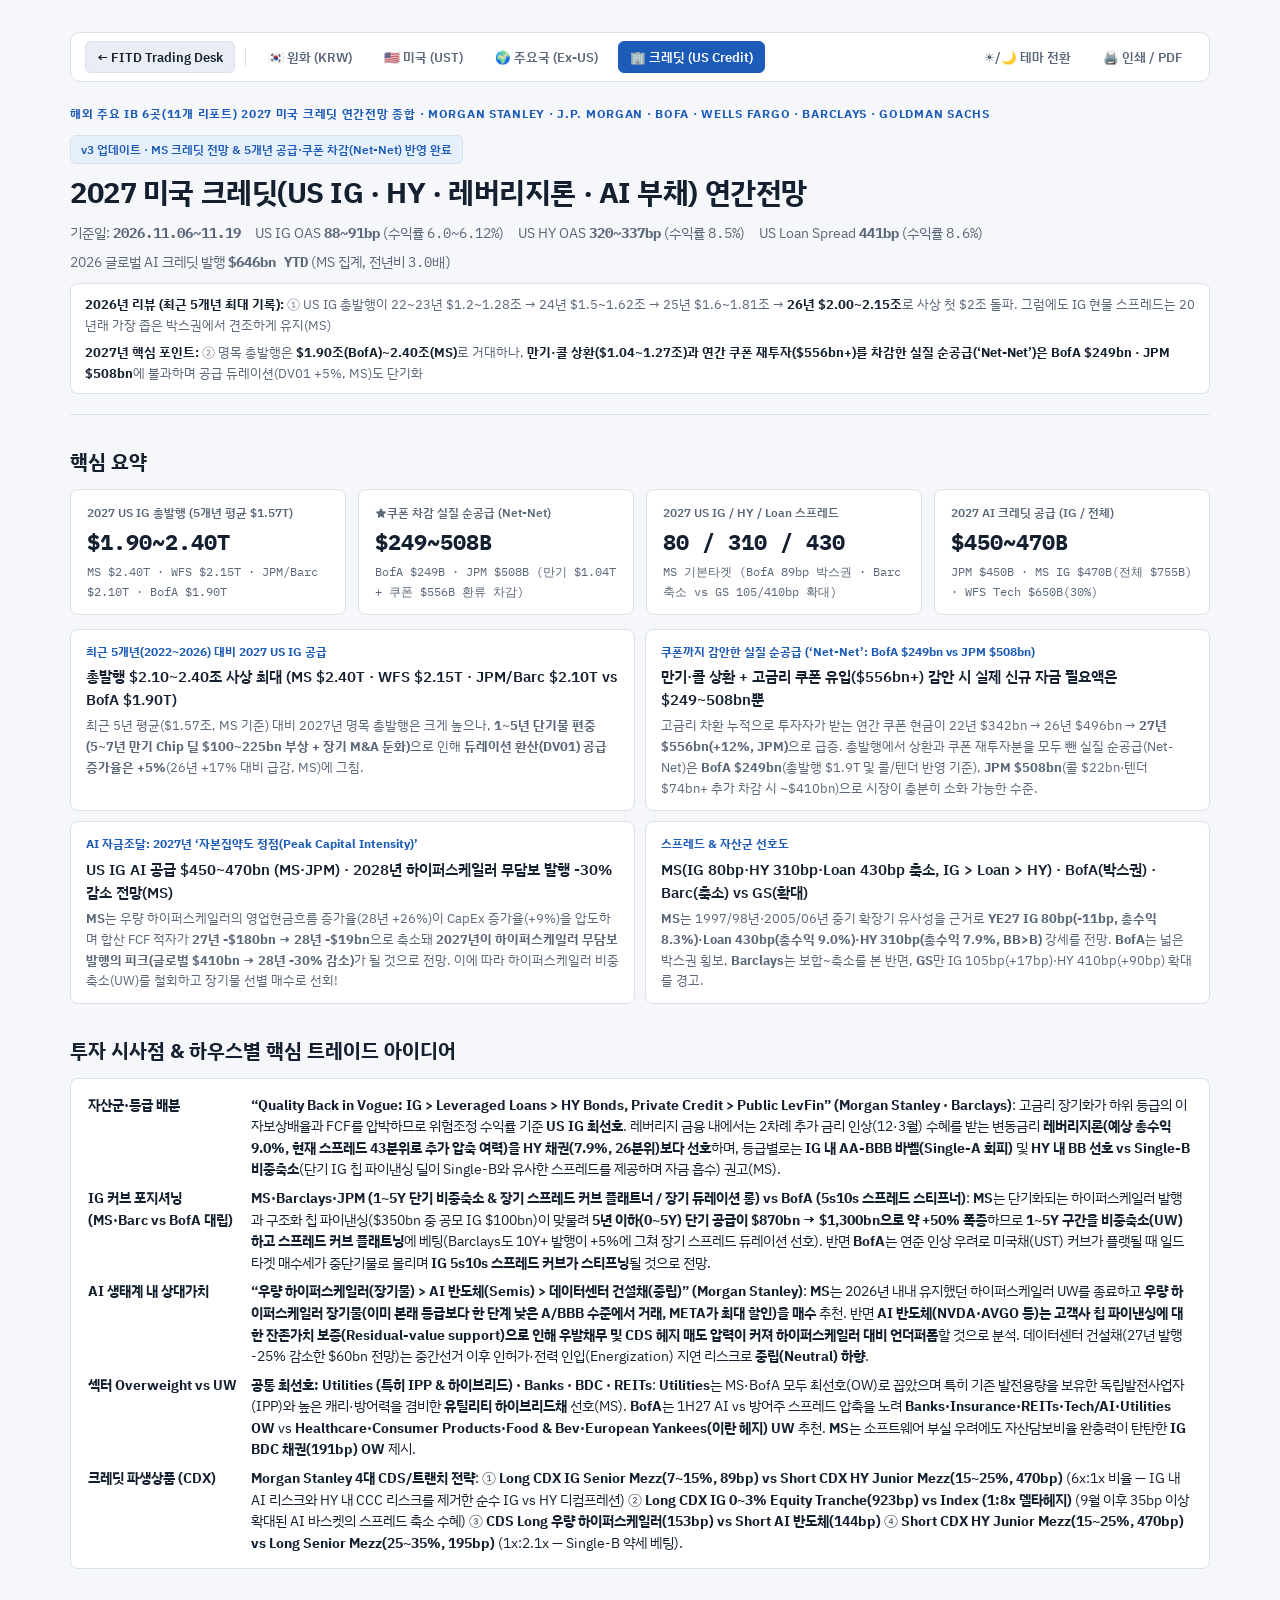
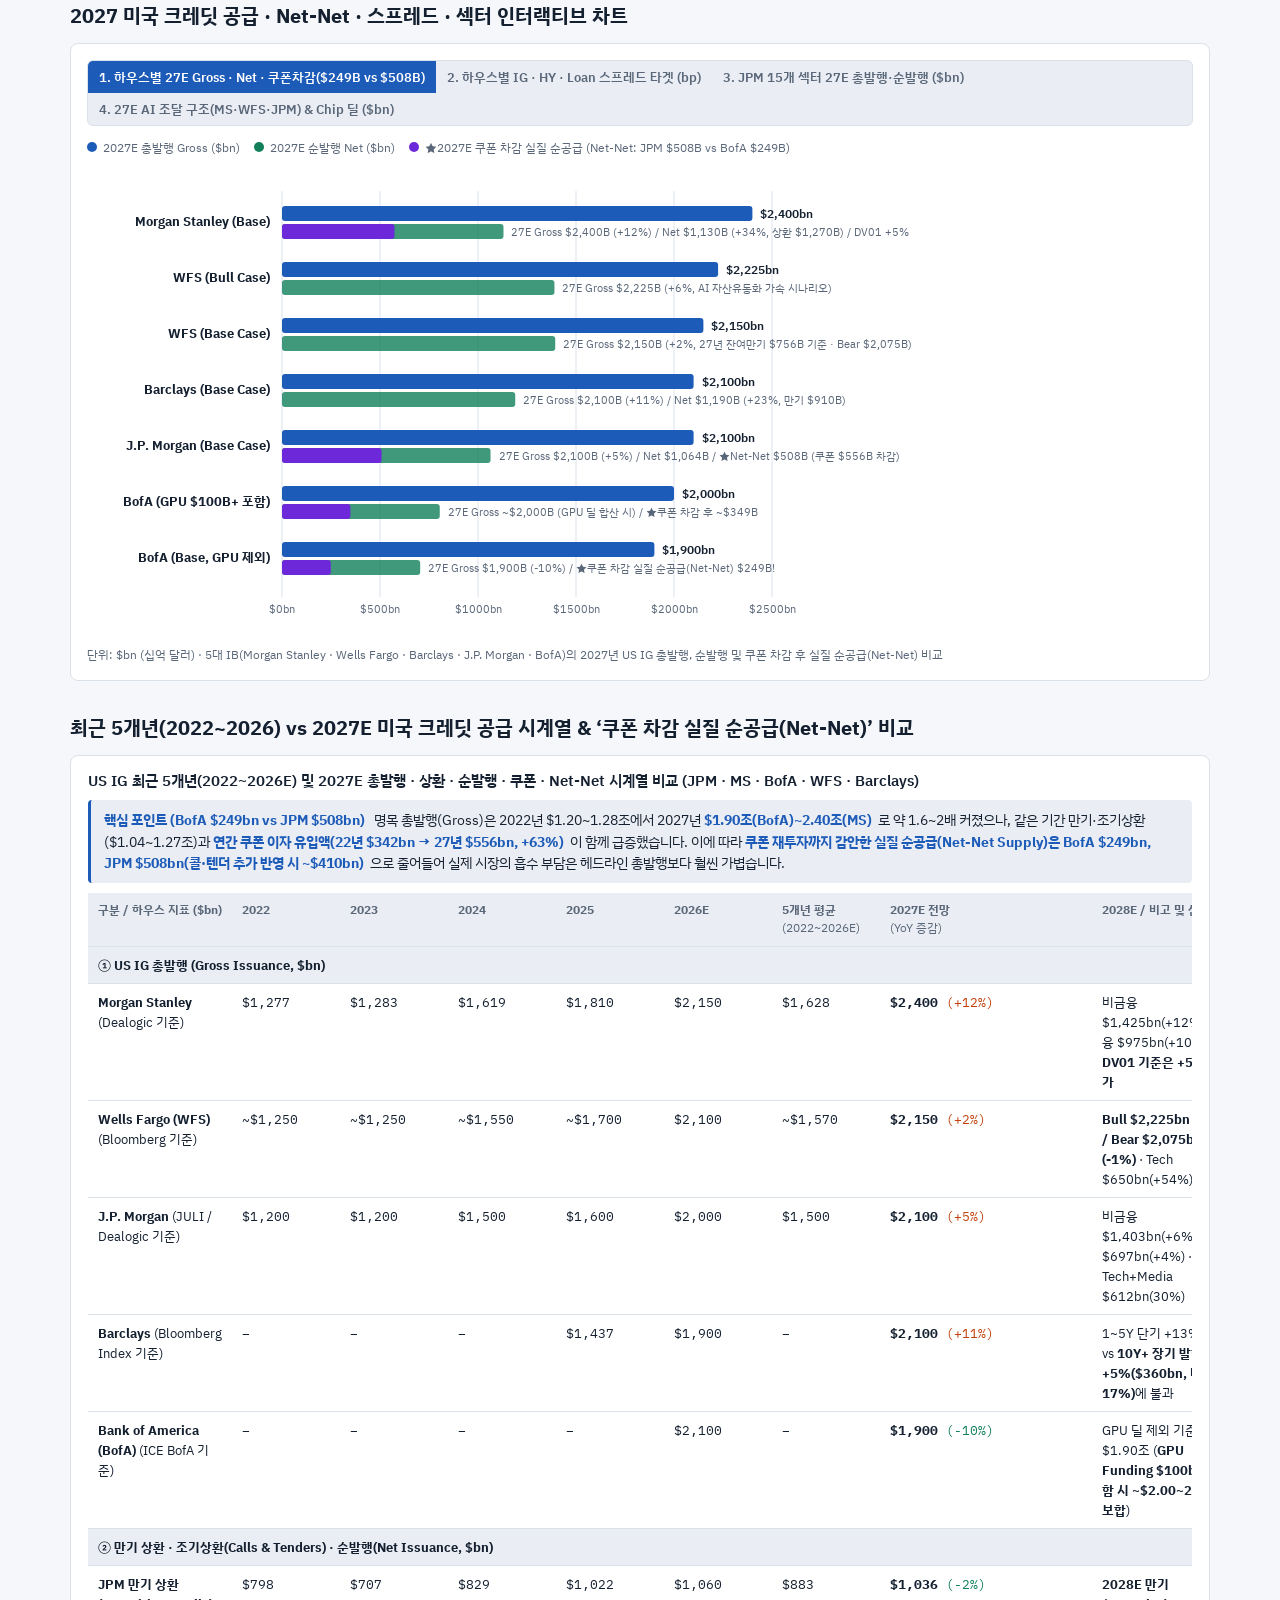
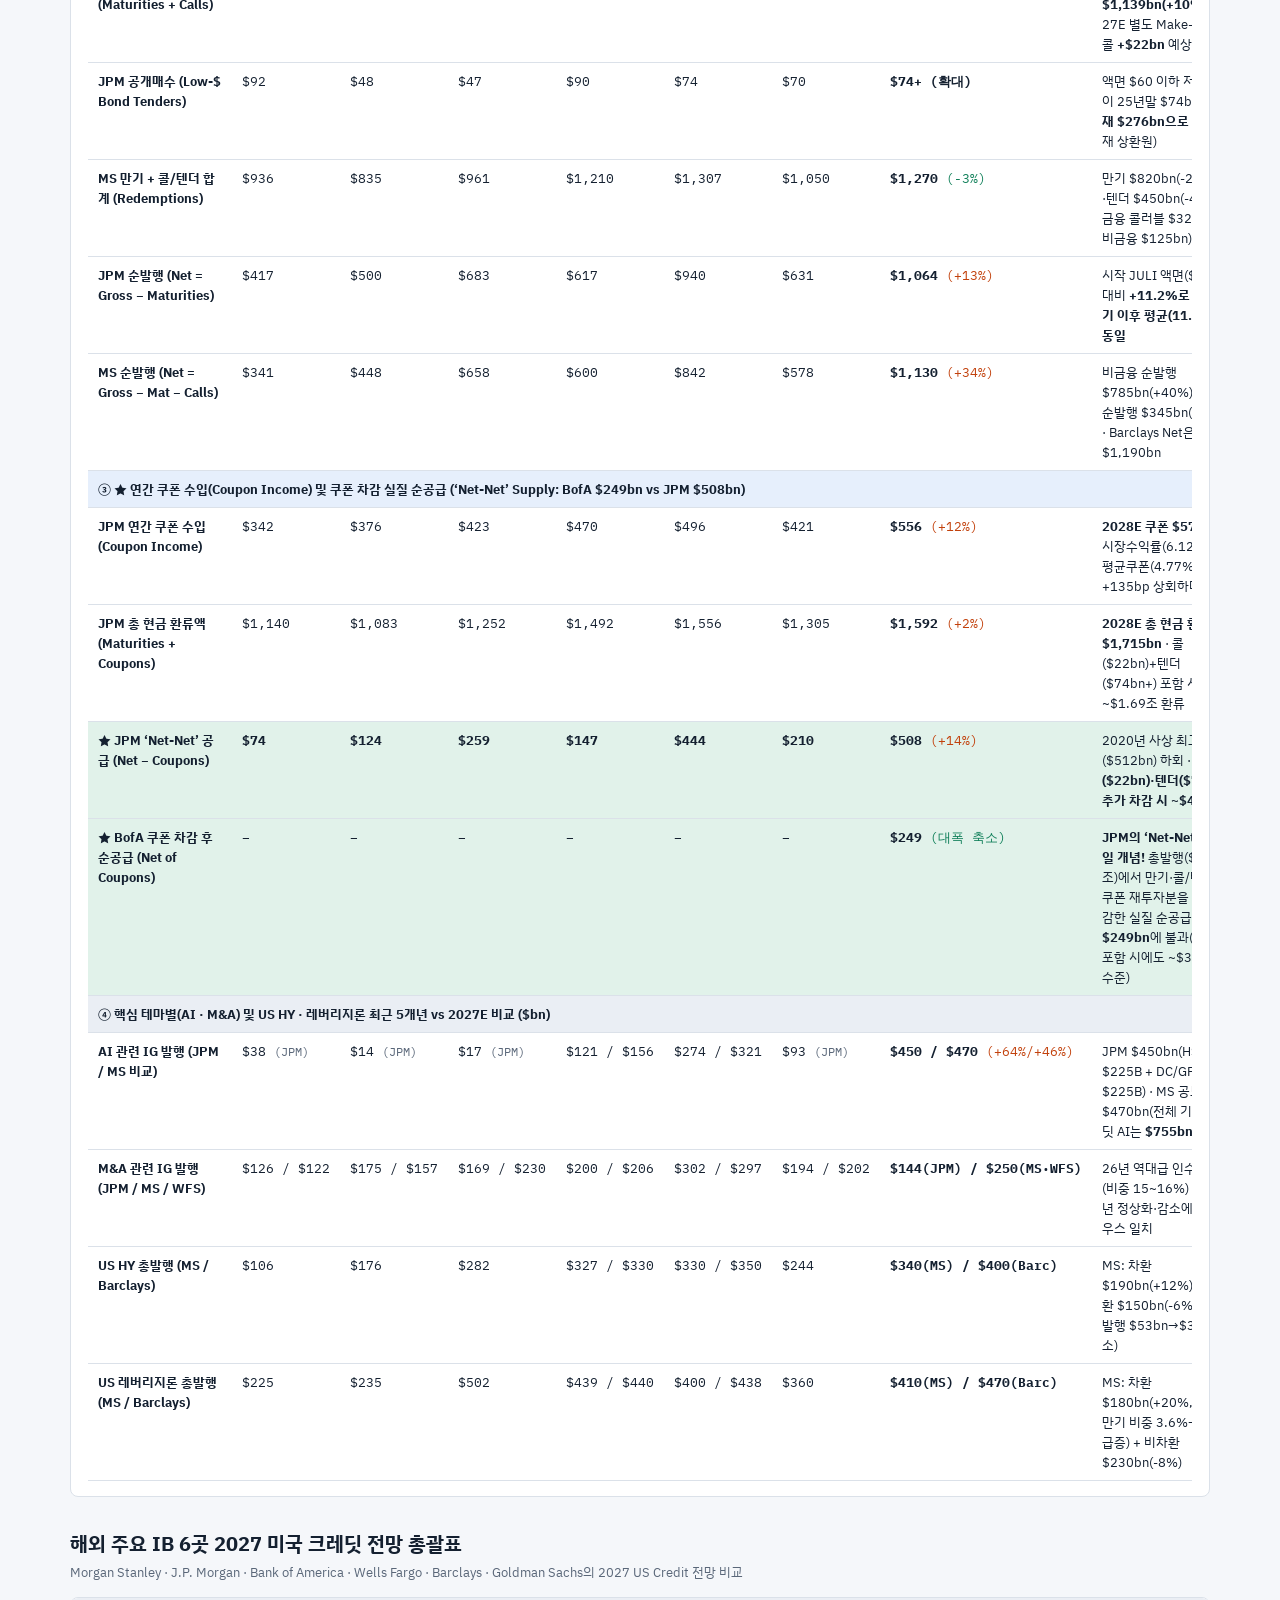
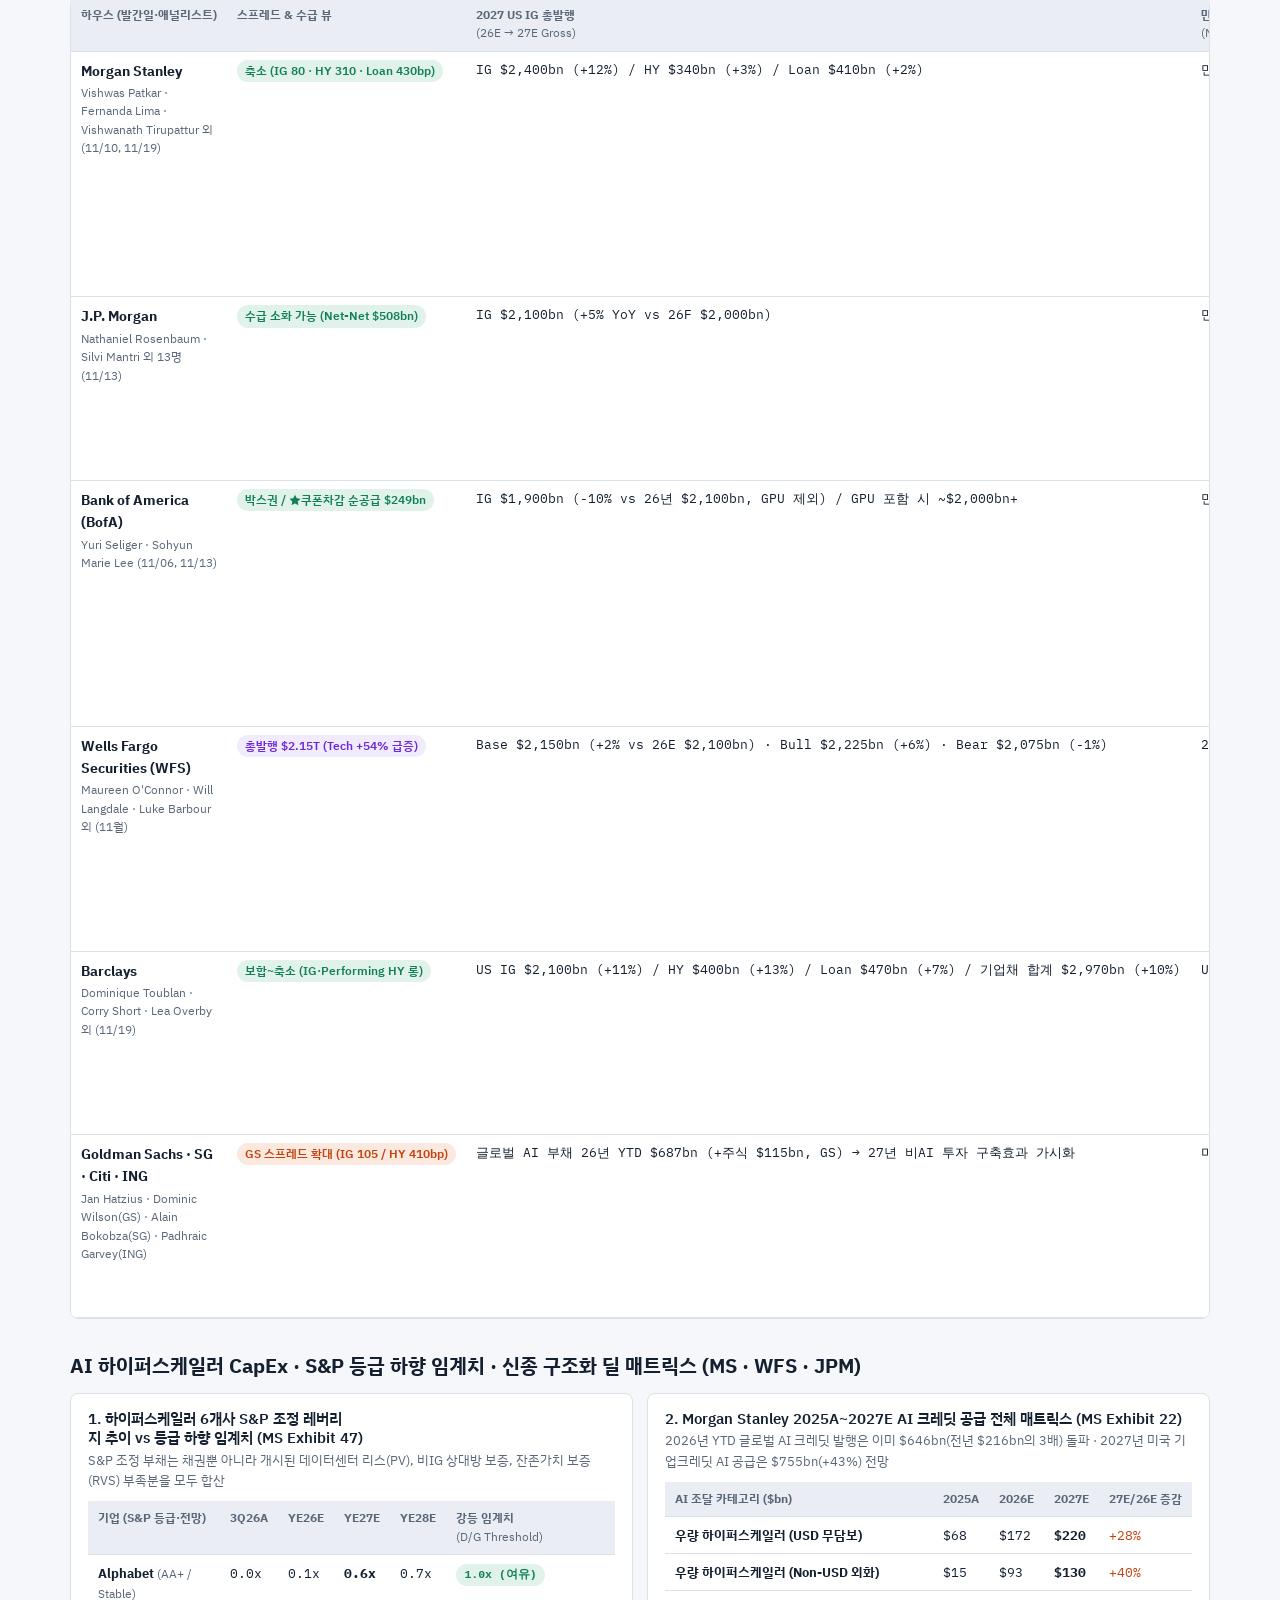
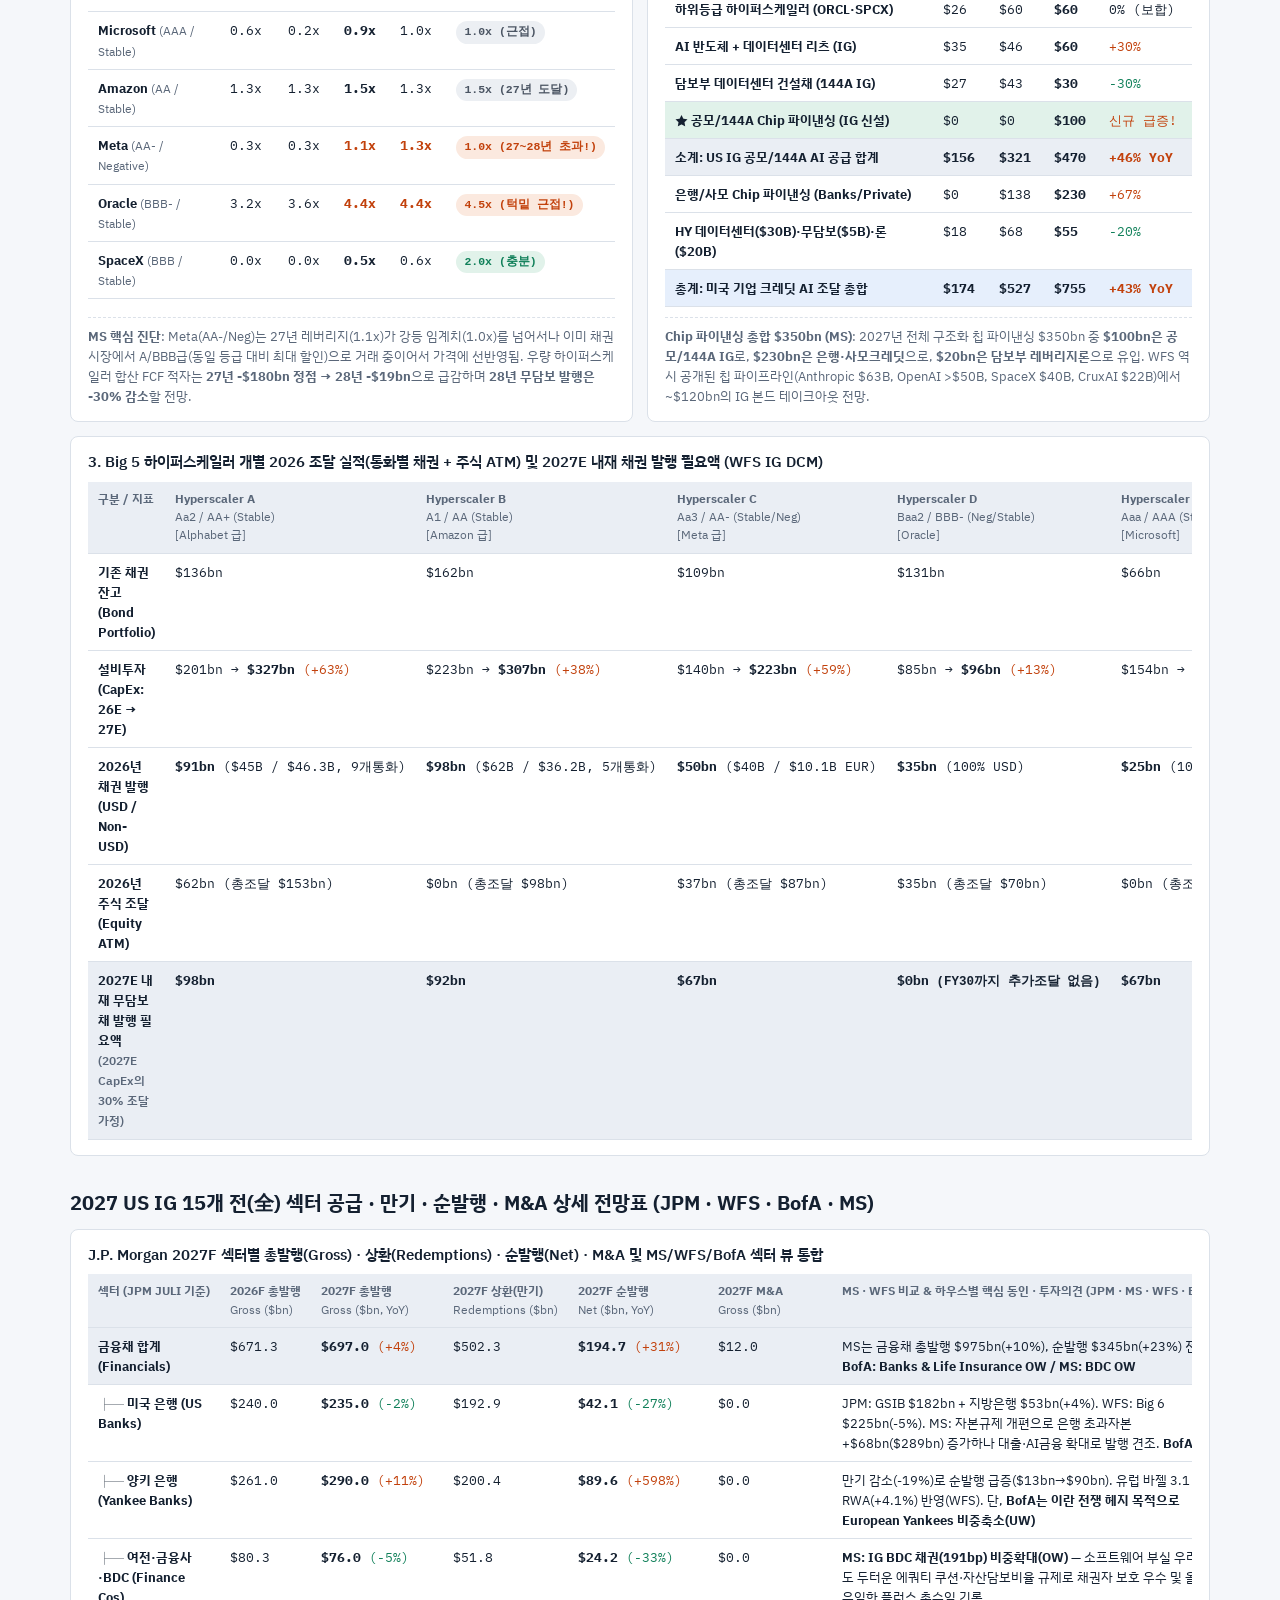
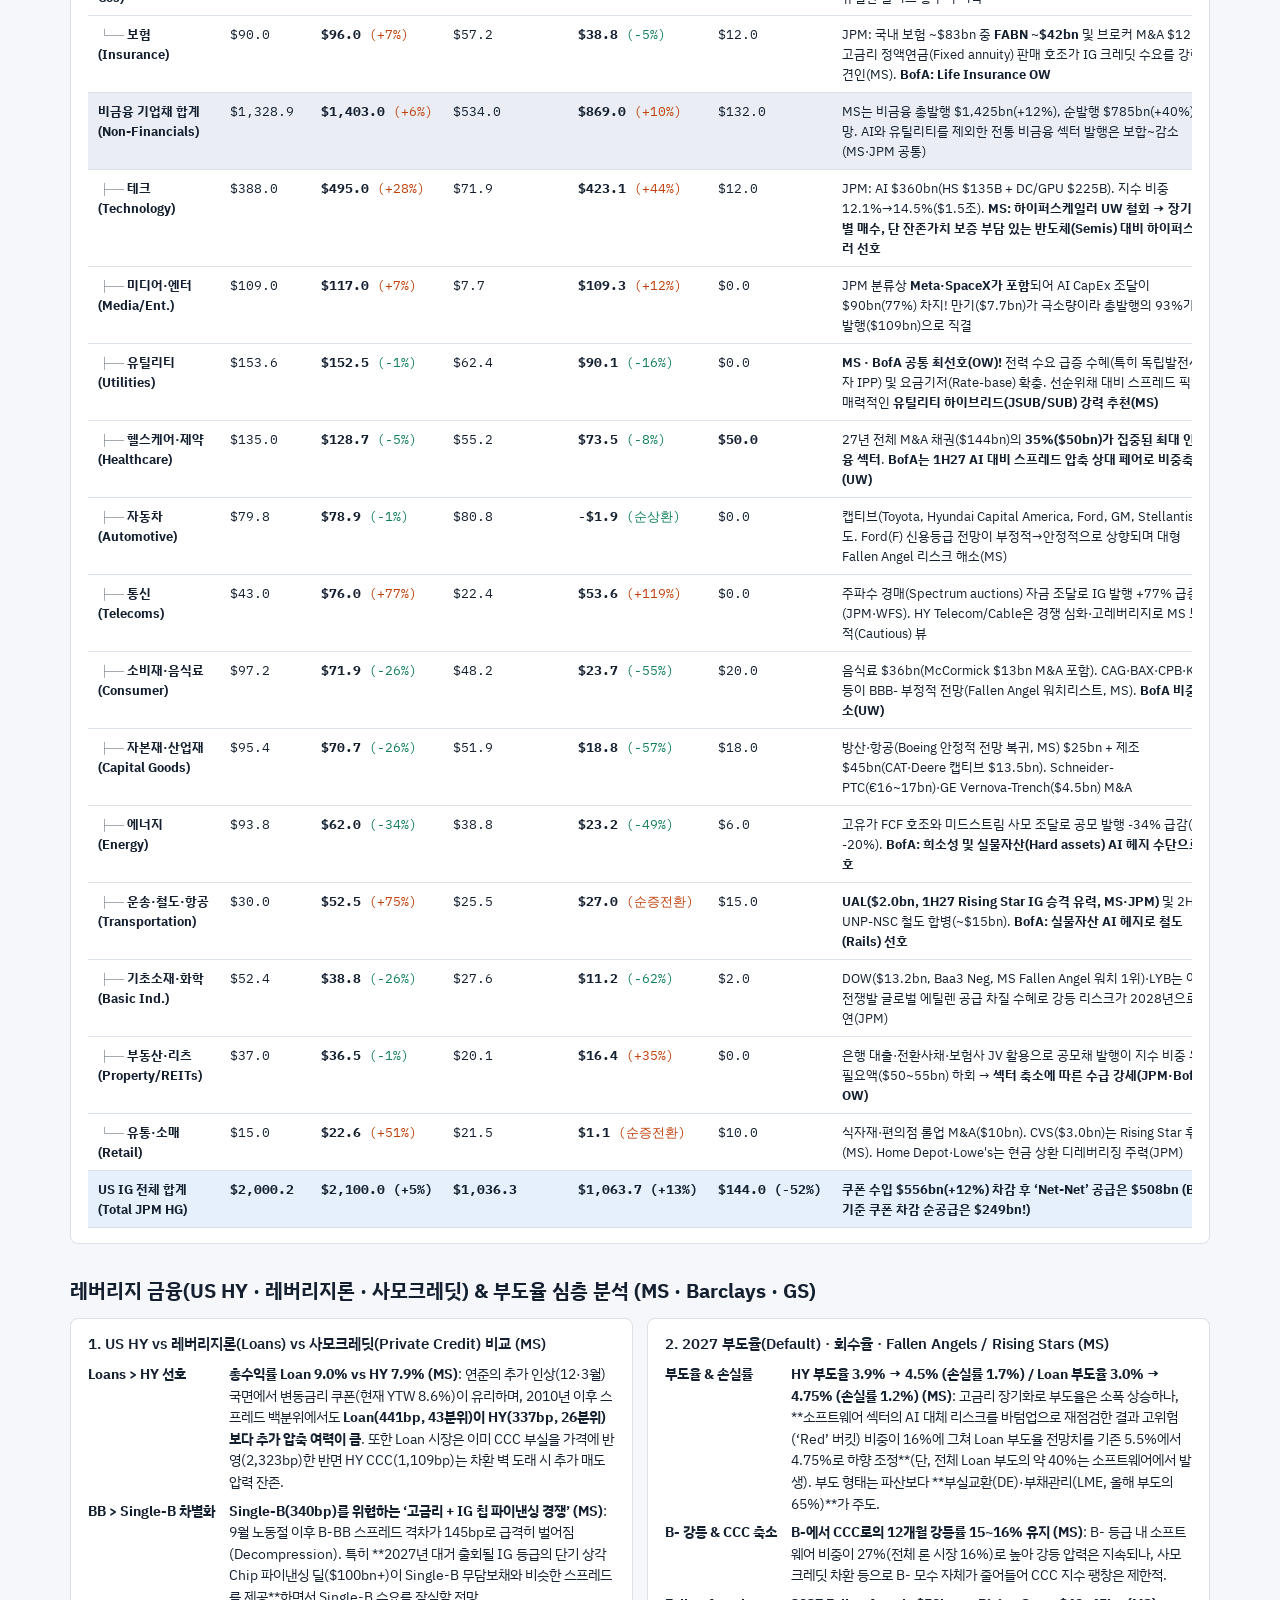
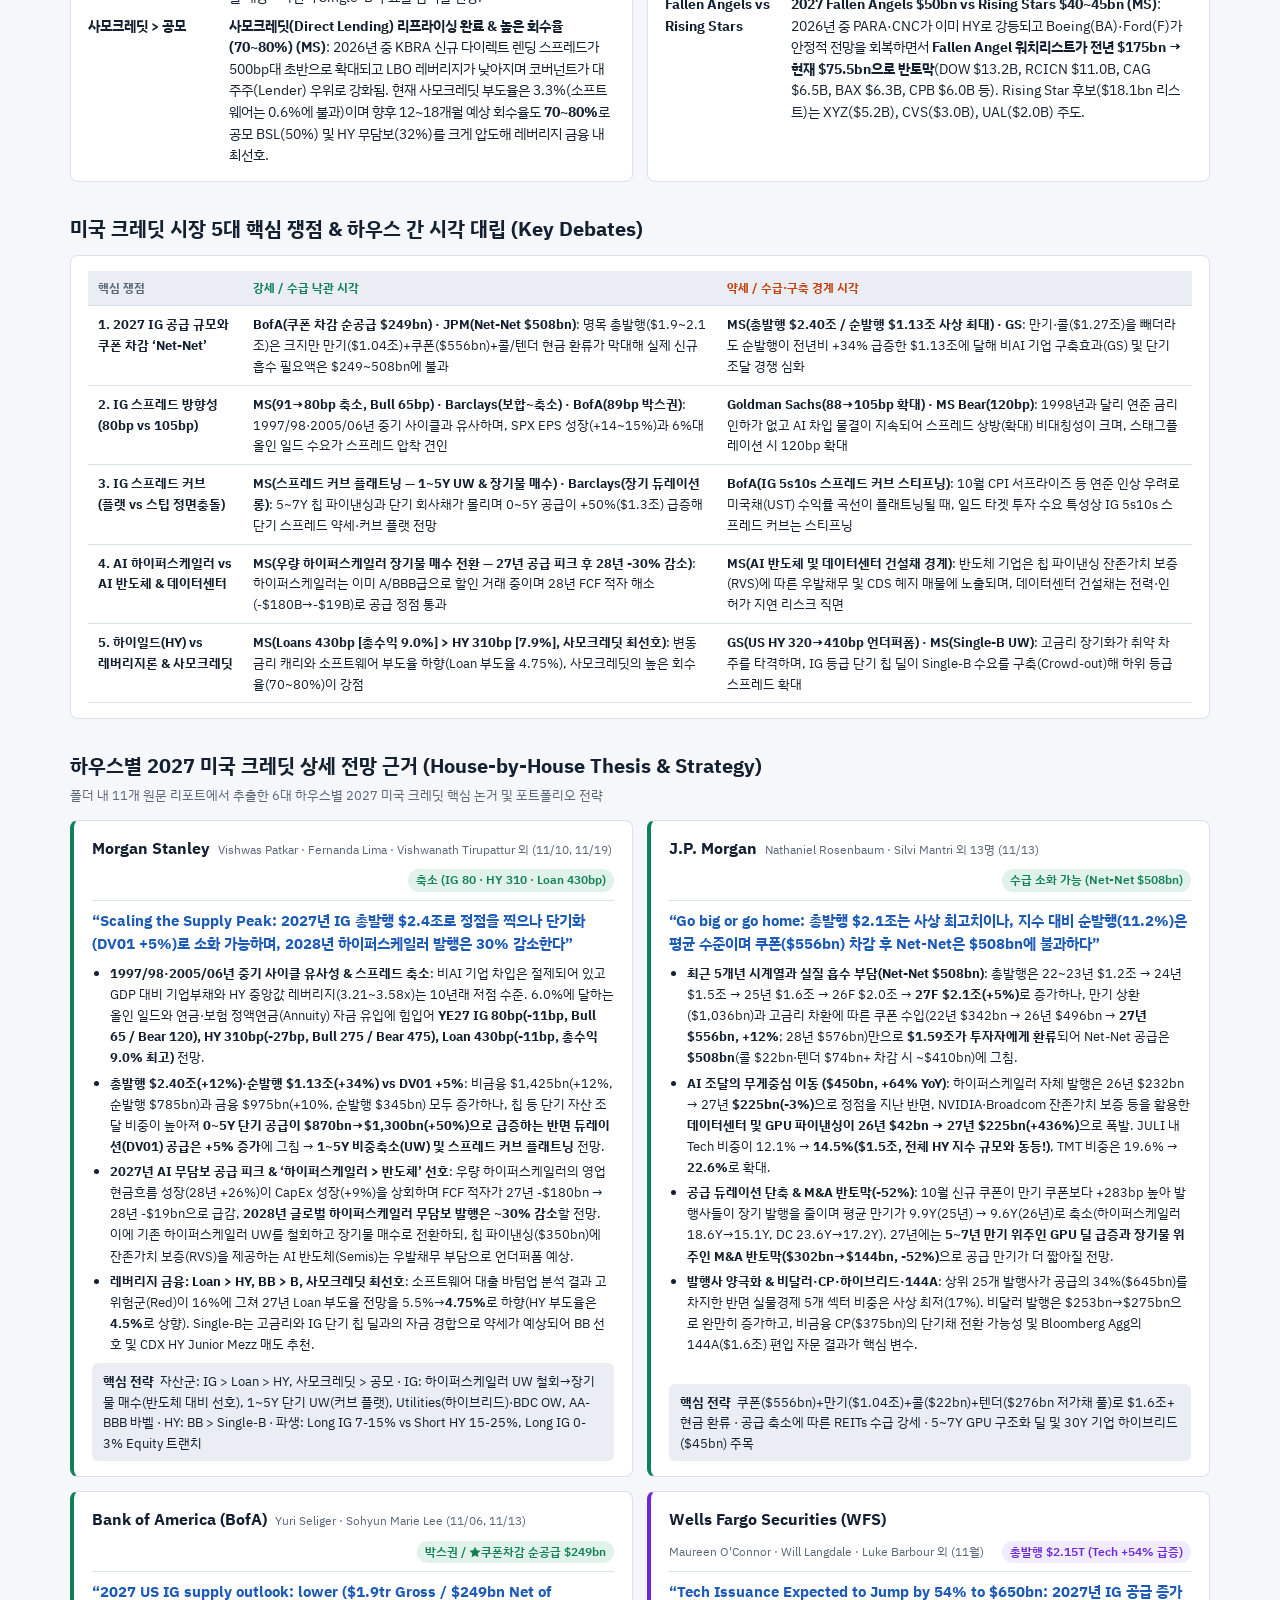
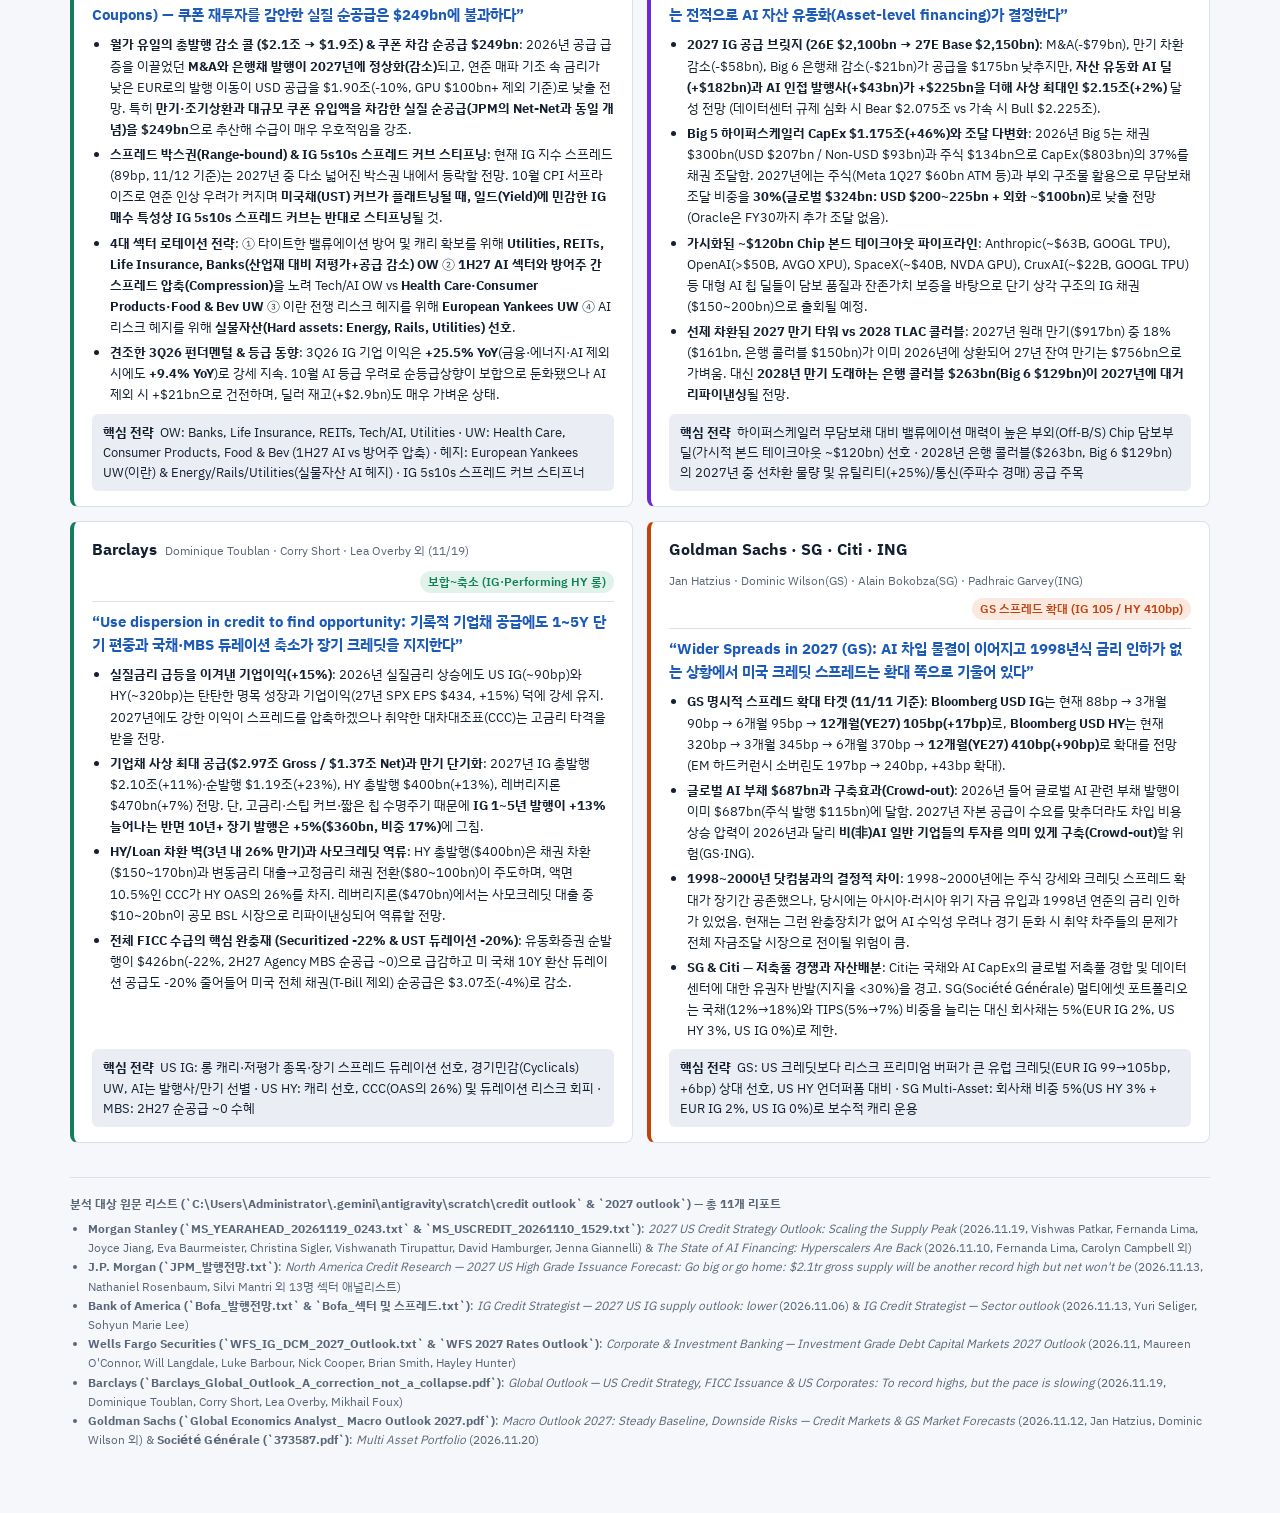
==== commit 4cab14a7: "Publish 2027 KRW, UST, Global Ex-US & Credit Outlook pages (2026-11-23 13:23:00 KST)" ====
--- a/credit-2027-outlook.html
+++ b/credit-2027-outlook.html
@@ -276,15 +276,14 @@
 </section>
 
 <section class="chart-sec">
-  <h2>2027 미국 크레딧 5개년 공급 추이 · Net-Net · 스프레드 · 섹터 인터랙티브 차트</h2>
+  <h2>2027 미국 크레딧 공급 · Net-Net · 스프레드 · 섹터 인터랙티브 차트</h2>
   <div class="chartcard">
     <div class="toolbar">
       <div class="seg" role="group" aria-label="차트 지표 선택">
-        <button type="button" id="tabHist5Y" aria-pressed="true">1. 최근 5개년(22~26) vs 27E 공급·Net-Net ($bn)</button>
-        <button type="button" id="tabHouseCompare" aria-pressed="false">2. 하우스별 27E Gross · Net · 쿠폰차감($249B vs $508B)</button>
-        <button type="button" id="tabSpread" aria-pressed="false">3. 하우스별 IG · HY · Loan 스프레드 타겟 (bp)</button>
-        <button type="button" id="tabJpmSectors" aria-pressed="false">4. JPM 15개 섹터 총발행·순발행 ($bn)</button>
-        <button type="button" id="tabAiBreakdown" aria-pressed="false">5. AI 조달 구조(MS·WFS·JPM) &amp; Chip 딜 ($bn)</button>
+        <button type="button" id="tabHouseCompare" aria-pressed="true">1. 하우스별 27E Gross · Net · 쿠폰차감($249B vs $508B)</button>
+        <button type="button" id="tabSpread" aria-pressed="false">2. 하우스별 IG · HY · Loan 스프레드 타겟 (bp)</button>
+        <button type="button" id="tabJpmSectors" aria-pressed="false">3. JPM 15개 섹터 27E 총발행·순발행 ($bn)</button>
+        <button type="button" id="tabAiBreakdown" aria-pressed="false">4. 27E AI 조달 구조(MS·WFS·JPM) &amp; Chip 딜 ($bn)</button>
       </div>
       <div class="legend" id="chartLegend"></div>
     </div>
@@ -296,7 +295,7 @@
 <section class="supply-sec">
   <h2>최근 5개년(2022~2026) vs 2027E 미국 크레딧 공급 시계열 &amp; ‘쿠폰 차감 실질 순공급(Net-Net)’ 비교</h2>
   <div class="panel">
-    <h3>1. US IG 최근 5개년(2022~2026E) 및 2027E 총발행 · 상환 · 순발행 · 쿠폰 · Net-Net 시계열 비교 (JPM · MS · BofA · WFS · Barclays)</h3>
+    <h3>US IG 최근 5개년(2022~2026E) 및 2027E 총발행 · 상환 · 순발행 · 쿠폰 · Net-Net 시계열 비교 (JPM · MS · BofA · WFS · Barclays)</h3>
     <p class="consensus"><b>핵심 포인트 (BofA $249bn vs JPM $508bn)</b> 명목 총발행(Gross)은 2022년 $1.20~1.28조에서 2027년 <b>$1.90조(BofA)~2.40조(MS)</b>로 약 1.6~2배 커졌으나, 같은 기간 만기·조기상환($1.04~1.27조)과 <b>연간 쿠폰 이자 유입액(22년 $342bn → 27년 $556bn, +63%)</b>이 함께 급증했습니다. 이에 따라 <b>쿠폰 재투자까지 감안한 실질 순공급(Net-Net Supply)은 BofA $249bn, JPM $508bn(콜·텐더 추가 반영 시 ~$410bn)</b>으로 줄어들어 실제 시장의 흡수 부담은 헤드라인 총발행보다 훨씬 가볍습니다.</p>
     <div class="scroll">
       <table style="min-width:1020px;font-size:12.5px">
@@ -1237,88 +1236,27 @@
   </article>
 `).join("");
 
-// 인터랙티브 SVG 차트 (5개 탭)
+// 인터랙티브 SVG 차트 (4개 탭: 2027년 수치 중심)
 const svg = document.getElementById("mainChart");
 const legendEl = document.getElementById("chartLegend");
 const noteEl = document.getElementById("chartNote");
-
-function drawHist5YChart() {
-  legendEl.innerHTML = `
-    <span><i class="sw" style="background:var(--accent)"></i>JPM 총발행 Gross ($bn)</span>
-    <span><i class="sw" style="background:var(--teal)"></i>MS 총발행 Gross ($bn)</span>
-    <span><i class="sw" style="background:var(--bull)"></i>JPM 순발행 Net ($bn)</span>
-    <span><i class="sw" style="background:var(--purple)"></i>★쿠폰 차감 실질 순공급 Net-Net (JPM $508B / BofA 27E $249B)</span>
-  `;
-  noteEl.textContent = "단위: $bn (십억 달러) · 최근 5개년(2022~2026E) 및 2027E 미국 IG 공급 추이 비교 (출처: J.P. Morgan Fig 3~6, Morgan Stanley Exhibit 61, BofA) · 2027년 명목 총발행은 $1.9~2.4조로 사상 최대이나, 만기·콜 상환 및 쿠폰 수입($556bn)을 차감한 Net-Net 공급은 JPM $508bn, BofA $249bn에 불과";
-
-  const years = [
-    { yr: "2022", jpmG: 1200, msG: 1277, jpmN: 417, msN: 341, jpmC: 342, jpmNN: 74 },
-    { yr: "2023", jpmG: 1200, msG: 1283, jpmN: 500, msN: 448, jpmC: 376, jpmNN: 124 },
-    { yr: "2024", jpmG: 1500, msG: 1619, jpmN: 683, msN: 658, jpmC: 423, jpmNN: 259 },
-    { yr: "2025", jpmG: 1600, msG: 1810, jpmN: 617, msN: 600, jpmC: 470, jpmNN: 147 },
-    { yr: "2026E", jpmG: 2000, msG: 2150, jpmN: 940, msN: 842, jpmC: 496, jpmNN: 444 },
-    { yr: "5Y 평균 (22~26)", jpmG: 1500, msG: 1628, jpmN: 631, msN: 578, jpmC: 421, jpmNN: 210 },
-    { yr: "2027E (전망)", jpmG: 2100, msG: 2400, jpmN: 1064, msN: 1130, jpmC: 556, jpmNN: 508, bofaNN: 249 }
-  ];
-
-  const W = 980, L = 135, R = 295, T = 32, GH = 60, B = 34;
-  const Ht = T + years.length * GH + B;
-  const maxVal = 2500;
-  const x = v => L + (v / maxVal) * (W - L - R);
-  svg.setAttribute("viewBox", `0 0 ${W} ${Ht}`);
-  svg.setAttribute("width", W);
-  svg.setAttribute("height", Ht);
-
-  let s = "";
-  for (let v = 0; v <= 2500; v += 500) {
-    s += `<line x1="${x(v)}" x2="${x(v)}" y1="${T - 10}" y2="${Ht - B + 4}" stroke="var(--line)" stroke-width="1"/>`;
-    s += `<text x="${x(v)}" y="${Ht - B + 20}" text-anchor="middle" font-size="11" fill="var(--muted)">$${v}bn</text>`;
-  }
-
-  years.forEach((it, i) => {
-    const y0 = T + i * GH;
-    const isAvg = it.yr.indexOf("평균") !== -1;
-    const is27 = it.yr.indexOf("2027") !== -1;
-    if (isAvg || is27) {
-      s += `<rect x="4" y="${y0 - 2}" width="${W - 8}" height="${GH - 4}" rx="6" fill="${is27 ? 'var(--accent-soft)' : 'var(--soft)'}" opacity="0.55"/>`;
-    }
-    s += `<text x="${L - 12}" y="${y0 + 28}" text-anchor="end" font-size="12.5" font-weight="700" fill="var(--fg)">${it.yr}</text>`;
-    // JPM Gross & MS Gross
-    s += `<rect x="${x(0)}" y="${y0 + 4}" width="${x(it.jpmG) - x(0)}" height="12" rx="2" fill="var(--accent)"/>`;
-    s += `<rect x="${x(0)}" y="${y0 + 18}" width="${x(it.msG) - x(0)}" height="12" rx="2" fill="var(--teal)"/>`;
-    s += `<text x="${Math.max(x(it.jpmG), x(it.msG)) + 8}" y="${y0 + 16}" font-size="11" font-weight="600" fill="var(--fg)">Gross: JPM $${it.jpmG}B / MS $${it.msG}B${is27 ? " (BofA $1,900B)" : ""}</text>`;
-    // Net & Net-Net
-    s += `<rect x="${x(0)}" y="${y0 + 33}" width="${x(it.jpmN) - x(0)}" height="14" rx="2" fill="var(--bull)" opacity="0.8"/>`;
-    s += `<rect x="${x(0)}" y="${y0 + 33}" width="${x(it.jpmNN) - x(0)}" height="14" rx="2" fill="var(--purple)"/>`;
-    if (it.bofaNN) {
-      s += `<line x1="${x(it.bofaNN)}" x2="${x(it.bofaNN)}" y1="${y0 + 30}" y2="${y0 + 50}" stroke="var(--now)" stroke-width="3"><title>BofA 쿠폰차감 순공급 $249bn</title></line>`;
-    }
-    const subTxt = is27
-      ? `Net $${it.jpmN}B · ★Net-Net: JPM $${it.jpmNN}B / BofA $${it.bofaNN}B (쿠폰 $${it.jpmC}B)`
-      : `Net: JPM $${it.jpmN}B (MS $${it.msN}B) · 쿠폰 $${it.jpmC}B → ★Net-Net $${it.jpmNN}B`;
-    s += `<text x="${x(it.jpmN) + 8}" y="${y0 + 44}" font-size="11" fill="var(--muted)">${subTxt}</text>`;
-  });
-
-  svg.innerHTML = s;
-}
 
 function drawHouseCompareChart() {
   legendEl.innerHTML = `
     <span><i class="sw" style="background:var(--accent)"></i>2027E 총발행 Gross ($bn)</span>
     <span><i class="sw" style="background:var(--bull)"></i>2027E 순발행 Net ($bn)</span>
     <span><i class="sw" style="background:var(--purple)"></i>★2027E 쿠폰 차감 실질 순공급 (Net-Net: JPM $508B vs BofA $249B)</span>
-    <span><i class="sw" style="background:var(--now)"></i>2026E 총발행 기준선</span>
   `;
   noteEl.textContent = "단위: $bn (십억 달러) · 5대 IB(Morgan Stanley · Wells Fargo · Barclays · J.P. Morgan · BofA)의 2027년 US IG 총발행, 순발행 및 쿠폰 차감 후 실질 순공급(Net-Net) 비교";
 
   const items = [
-    { label: "Morgan Stanley (Base)", g26: 2150, g27: 2400, net: 1130, netnet: 574, note: "Gross $2,400B (+12%) / Net $1,130B (+34%, 상환 $1,270B) / DV01 +5%" },
-    { label: "WFS (Bull Case)", g26: 2100, g27: 2225, net: 1390, note: "Gross $2,225B (+6%, AI 자산유동화 가속 시나리오)" },
-    { label: "WFS (Base Case)", g26: 2100, g27: 2150, net: 1394, note: "Gross $2,150B (+2%, 27년 잔여만기 $756B 기준 · Bear $2,075B)" },
-    { label: "Barclays (Base Case)", g26: 1900, g27: 2100, net: 1190, note: "Gross $2,100B (+11%) / Net $1,190B (+23%, 만기 $910B)" },
-    { label: "J.P. Morgan (Base Case)", g26: 2000, g27: 2100, net: 1064, netnet: 508, note: "Gross $2,100B (+5%) / Net $1,064B / ★Net-Net $508B (쿠폰 $556B 차감)" },
-    { label: "BofA (GPU $100B+ 포함)", g26: 2100, g27: 2000, net: 805, netnet: 349, note: "Gross ~$2,000B (GPU 딜 합산 시) / ★쿠폰 차감 후 ~$349B" },
-    { label: "BofA (Base, GPU 제외)", g26: 2100, g27: 1900, net: 705, netnet: 249, note: "Gross $1,900B (-10%) / ★쿠폰 차감 실질 순공급(Net-Net) $249B!" }
+    { label: "Morgan Stanley (Base)", g27: 2400, net: 1130, netnet: 574, note: "27E Gross $2,400B (+12%) / Net $1,130B (+34%, 상환 $1,270B) / DV01 +5%" },
+    { label: "WFS (Bull Case)", g27: 2225, net: 1390, note: "27E Gross $2,225B (+6%, AI 자산유동화 가속 시나리오)" },
+    { label: "WFS (Base Case)", g27: 2150, net: 1394, note: "27E Gross $2,150B (+2%, 27년 잔여만기 $756B 기준 · Bear $2,075B)" },
+    { label: "Barclays (Base Case)", g27: 2100, net: 1190, note: "27E Gross $2,100B (+11%) / Net $1,190B (+23%, 만기 $910B)" },
+    { label: "J.P. Morgan (Base Case)", g27: 2100, net: 1064, netnet: 508, note: "27E Gross $2,100B (+5%) / Net $1,064B / ★Net-Net $508B (쿠폰 $556B 차감)" },
+    { label: "BofA (GPU $100B+ 포함)", g27: 2000, net: 805, netnet: 349, note: "27E Gross ~$2,000B (GPU 딜 합산 시) / ★쿠폰 차감 후 ~$349B" },
+    { label: "BofA (Base, GPU 제외)", g27: 1900, net: 705, netnet: 249, note: "27E Gross $1,900B (-10%) / ★쿠폰 차감 실질 순공급(Net-Net) $249B!" }
   ];
 
   const W = 980, L = 195, R = 295, T = 32, GH = 56, B = 34;
@@ -1339,8 +1277,7 @@
     const y0 = T + i * GH;
     s += `<text x="${L - 12}" y="${y0 + 25}" text-anchor="end" font-size="12.5" font-weight="700" fill="var(--fg)">${it.label}</text>`;
     s += `<rect x="${x(0)}" y="${y0 + 5}" width="${x(it.g27) - x(0)}" height="15" rx="3" fill="var(--accent)"/>`;
-    s += `<line x1="${x(it.g26)}" x2="${x(it.g26)}" y1="${y0 + 2}" y2="${y0 + 23}" stroke="var(--now)" stroke-width="2.5"><title>2026E $${it.g26}bn</title></line>`;
-    s += `<text x="${Math.max(x(it.g27), x(it.g26)) + 8}" y="${y0 + 17}" font-size="11.5" font-weight="600" fill="var(--fg)">$${it.g27.toLocaleString()}bn</text>`;
+    s += `<text x="${x(it.g27) + 8}" y="${y0 + 17}" font-size="11.5" font-weight="600" fill="var(--fg)">$${it.g27.toLocaleString()}bn</text>`;
     s += `<rect x="${x(0)}" y="${y0 + 23}" width="${x(it.net) - x(0)}" height="15" rx="3" fill="var(--bull)" opacity="0.8"/>`;
     if (it.netnet) {
       s += `<rect x="${x(0)}" y="${y0 + 23}" width="${x(it.netnet) - x(0)}" height="15" rx="3" fill="var(--purple)"/>`;
@@ -1501,32 +1438,28 @@
   svg.innerHTML = s;
 }
 
-const b1 = document.getElementById("tabHist5Y");
 const b2 = document.getElementById("tabHouseCompare");
 const b3 = document.getElementById("tabSpread");
 const b4 = document.getElementById("tabJpmSectors");
 const b5 = document.getElementById("tabAiBreakdown");
 
 function selectTab(tab) {
-  b1.setAttribute("aria-pressed", tab === "hist");
   b2.setAttribute("aria-pressed", tab === "house");
   b3.setAttribute("aria-pressed", tab === "sp");
   b4.setAttribute("aria-pressed", tab === "sec");
   b5.setAttribute("aria-pressed", tab === "ai");
-  if (tab === "hist") drawHist5YChart();
-  else if (tab === "house") drawHouseCompareChart();
+  if (tab === "house") drawHouseCompareChart();
   else if (tab === "sp") drawSpreadChart();
   else if (tab === "sec") drawJpmSectorsChart();
   else drawAiBreakdownChart();
 }
 
-b1.onclick = () => selectTab("hist");
 b2.onclick = () => selectTab("house");
 b3.onclick = () => selectTab("sp");
 b4.onclick = () => selectTab("sec");
 b5.onclick = () => selectTab("ai");
 
-drawHist5YChart();
+drawHouseCompareChart();
 </script>
 </body>
 </html>
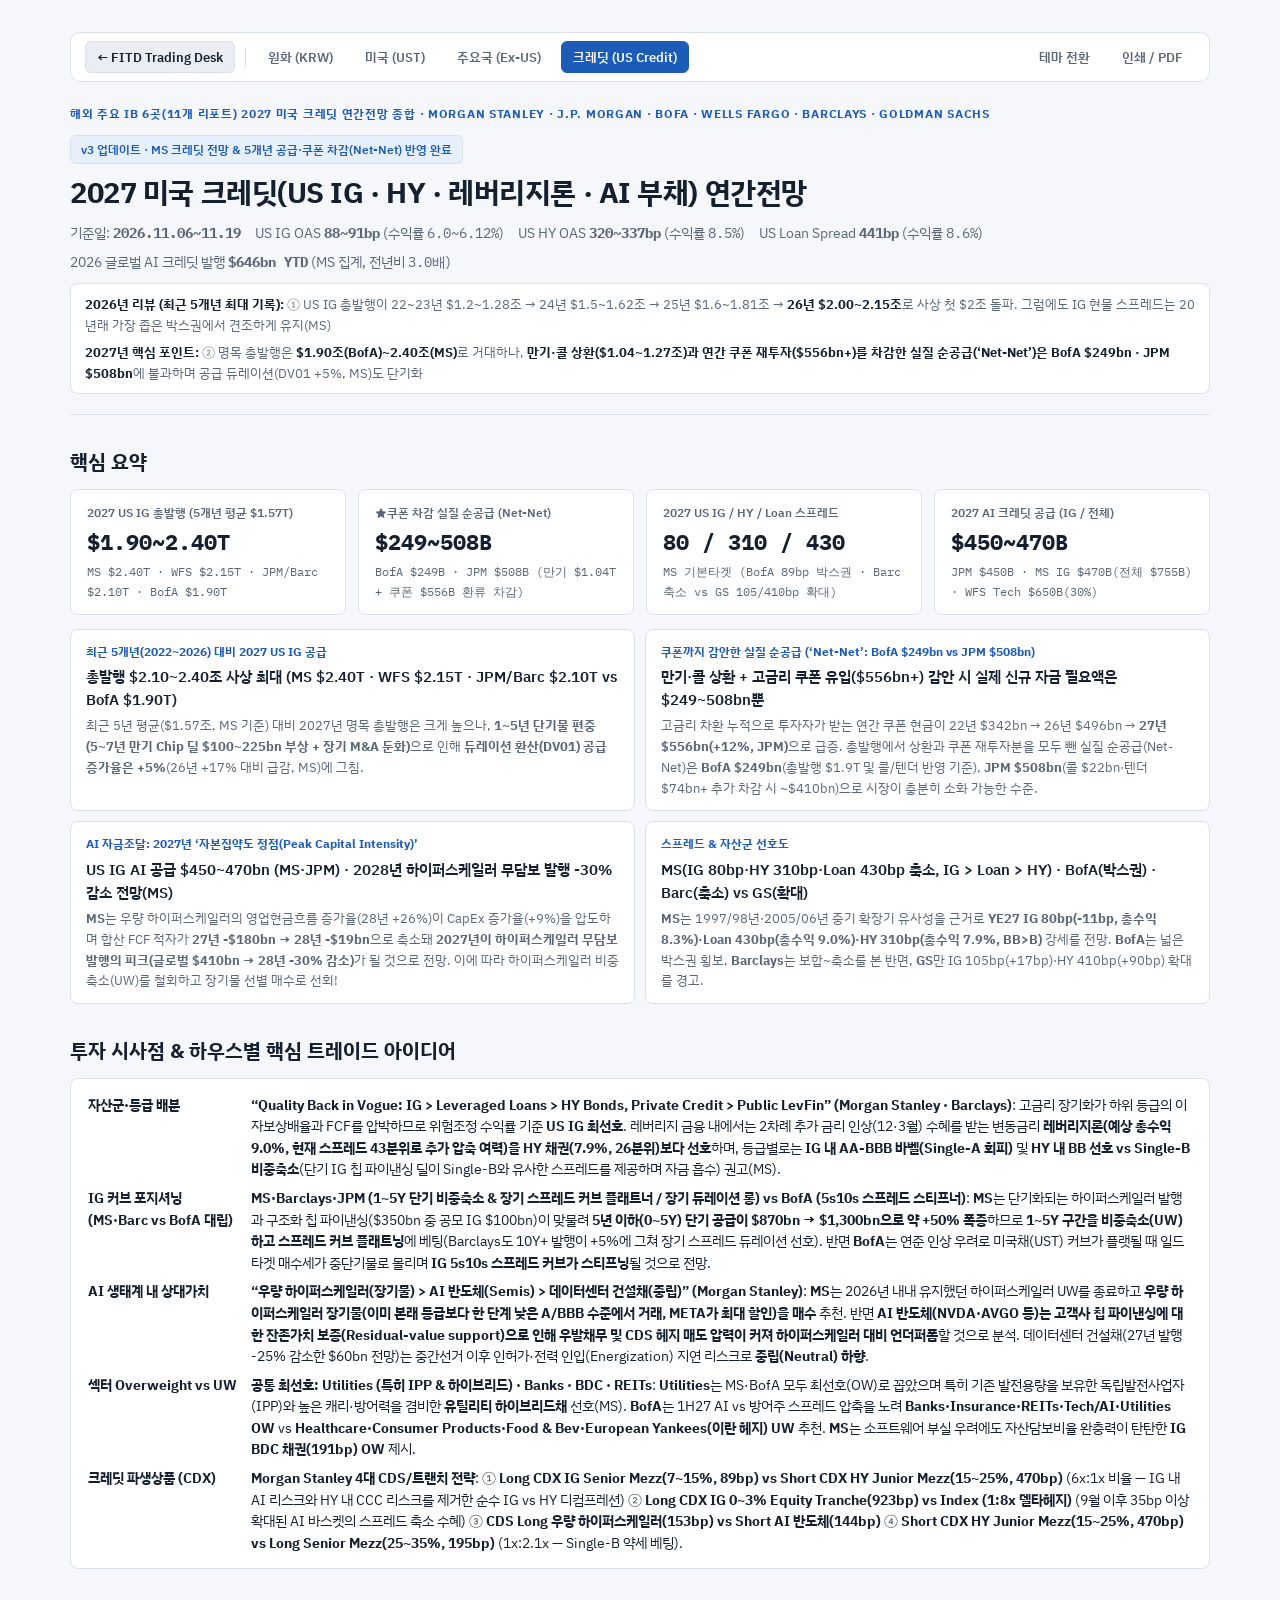
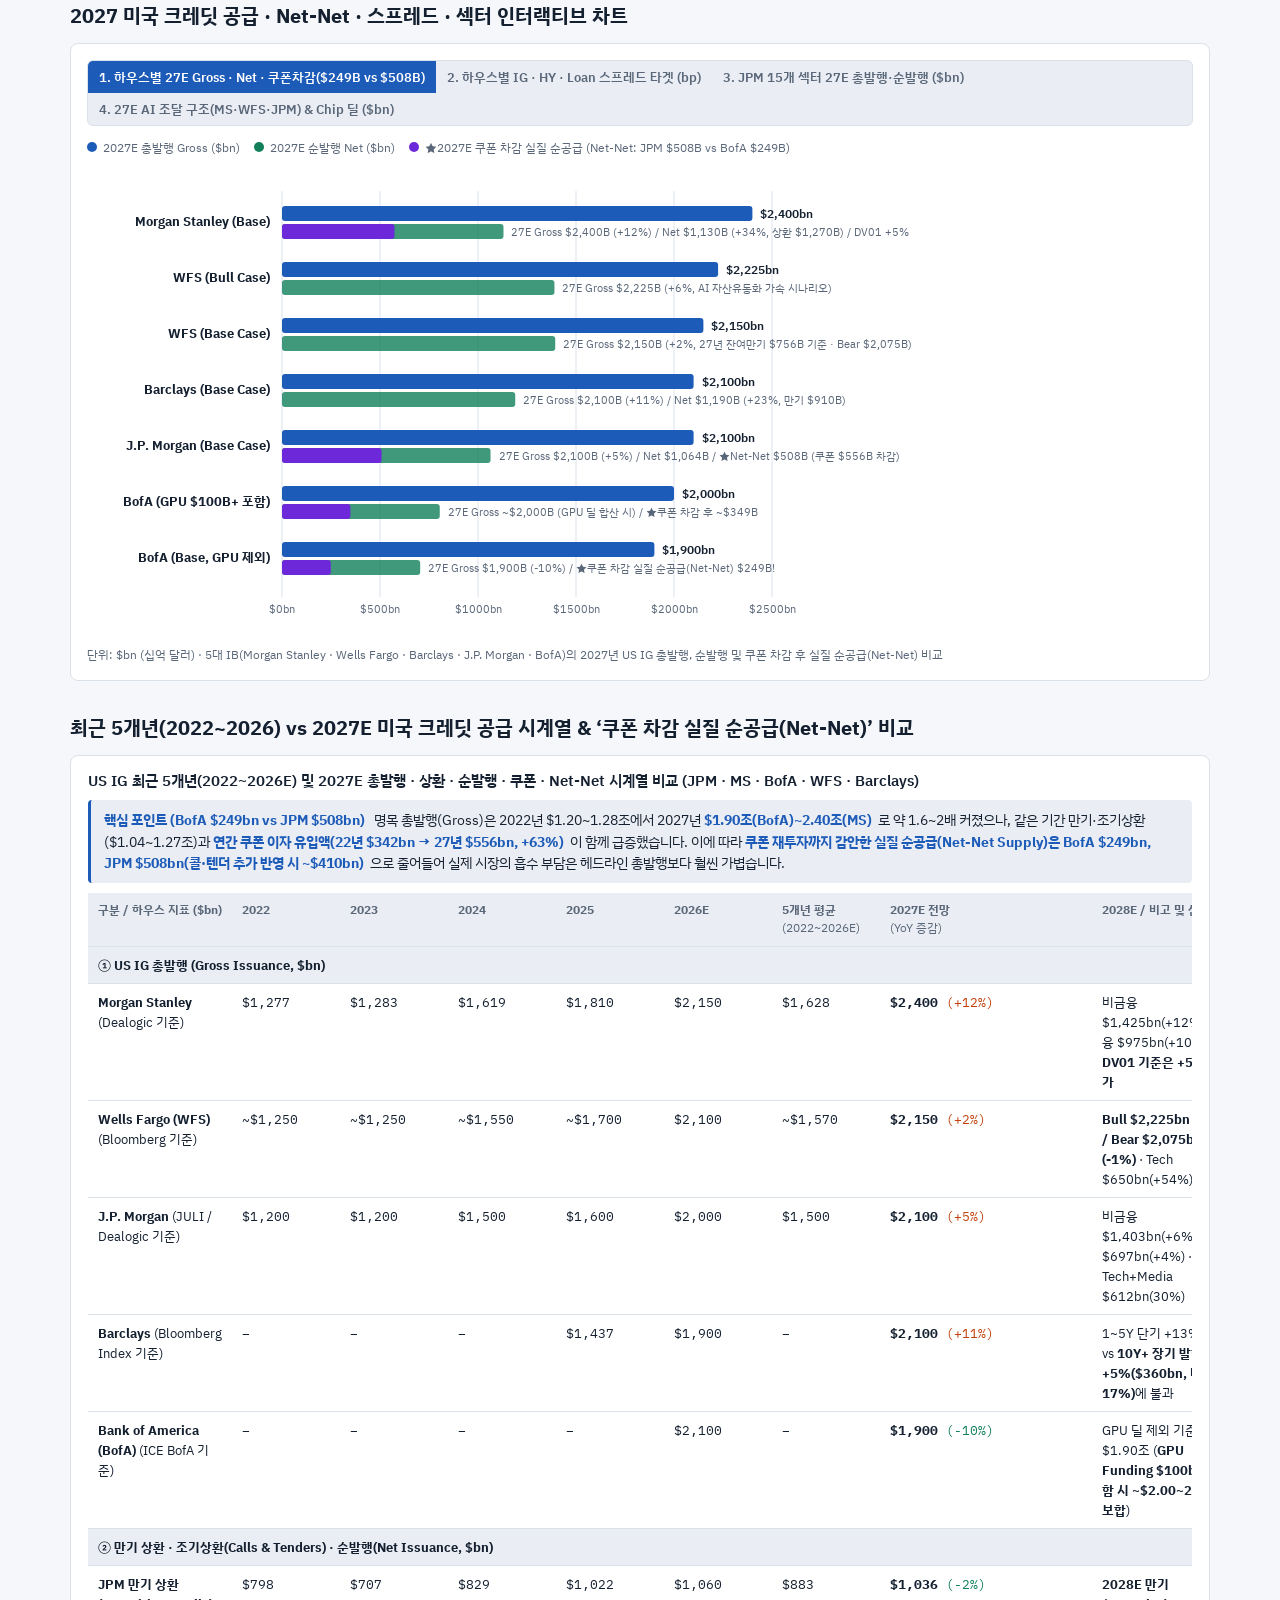
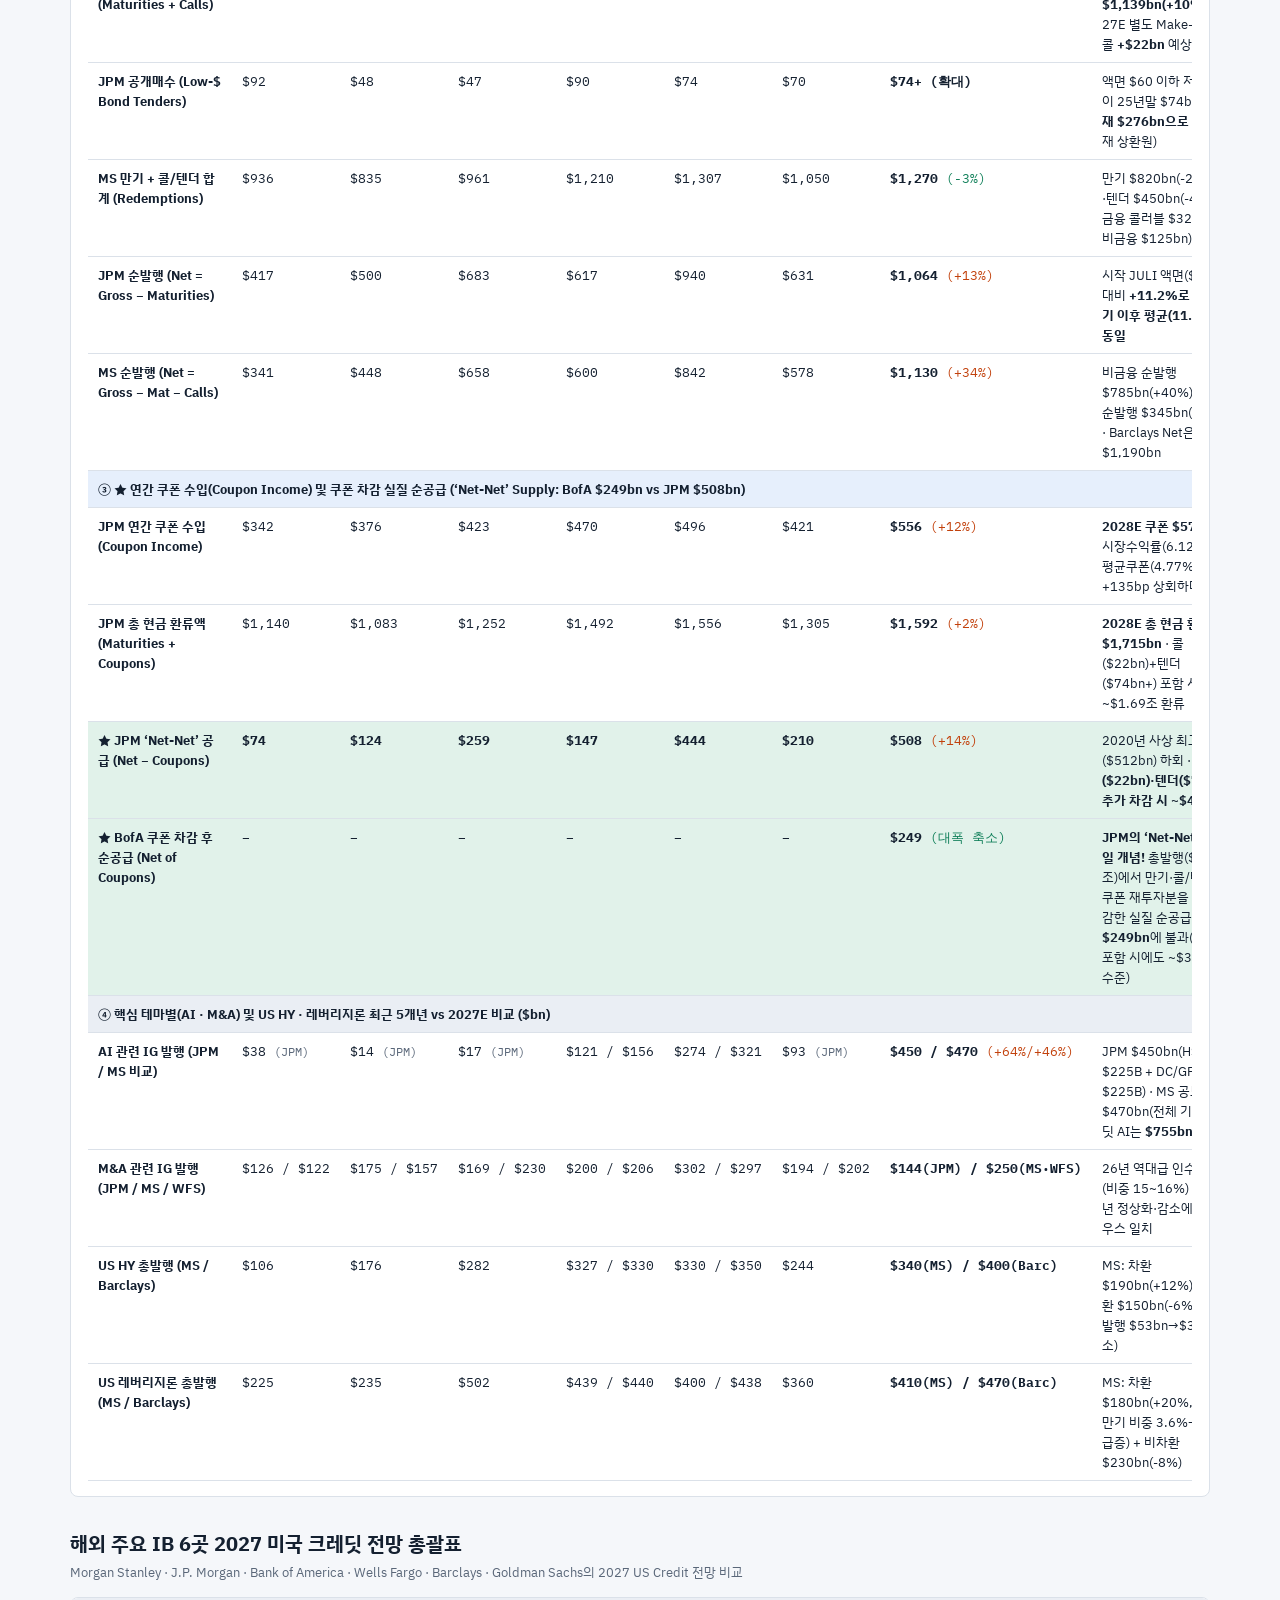
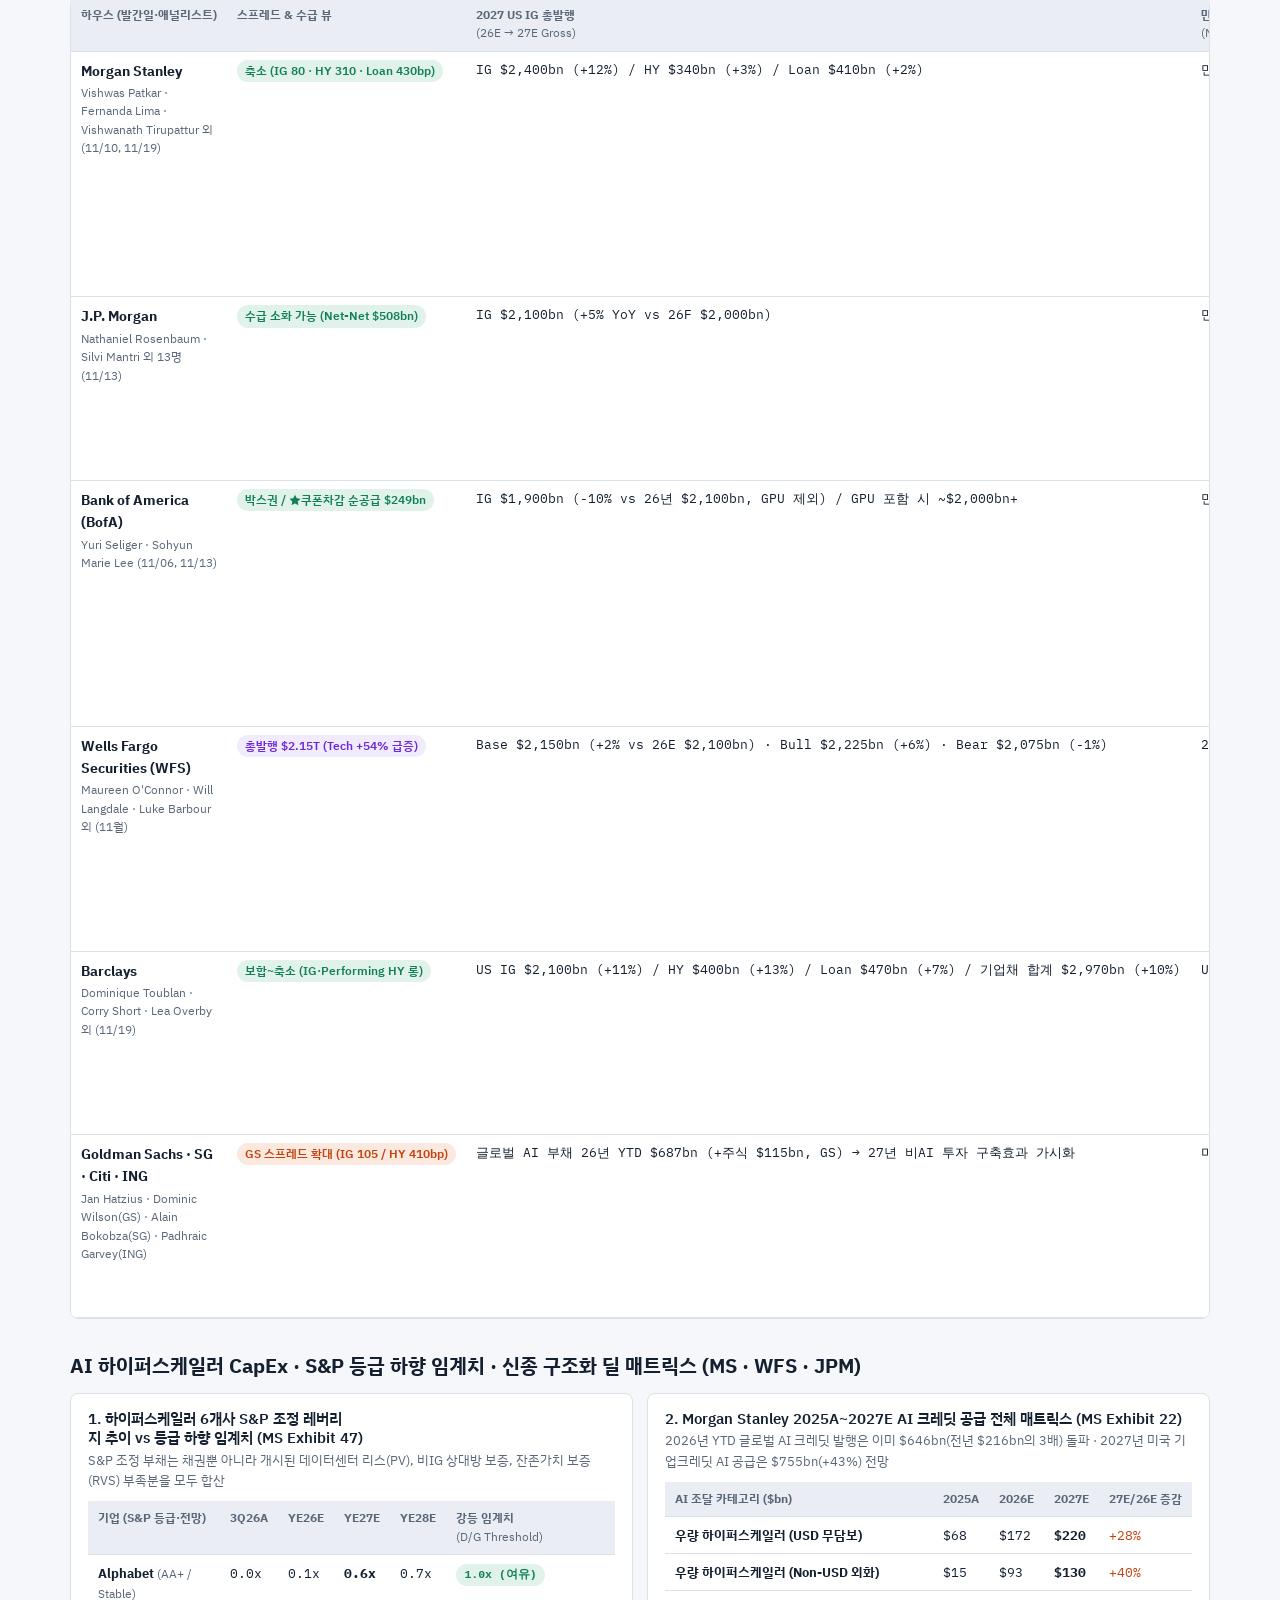
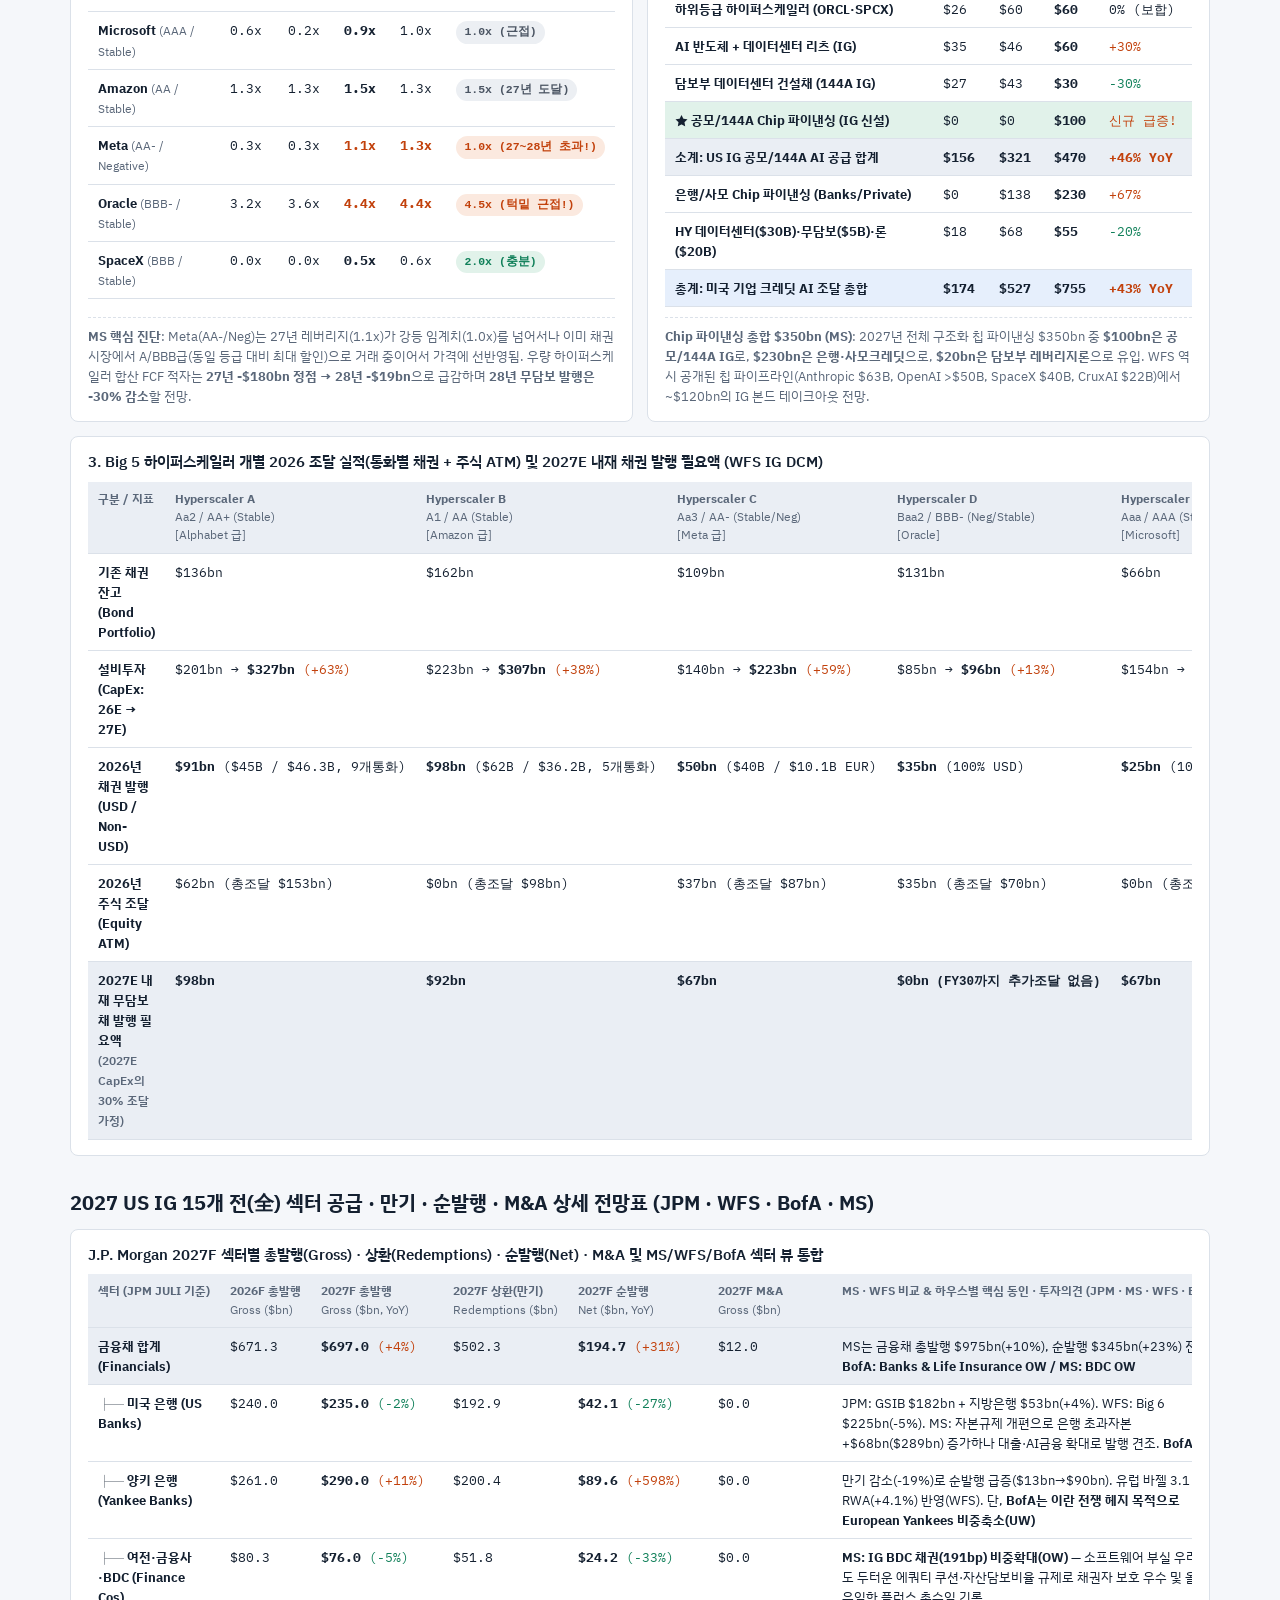
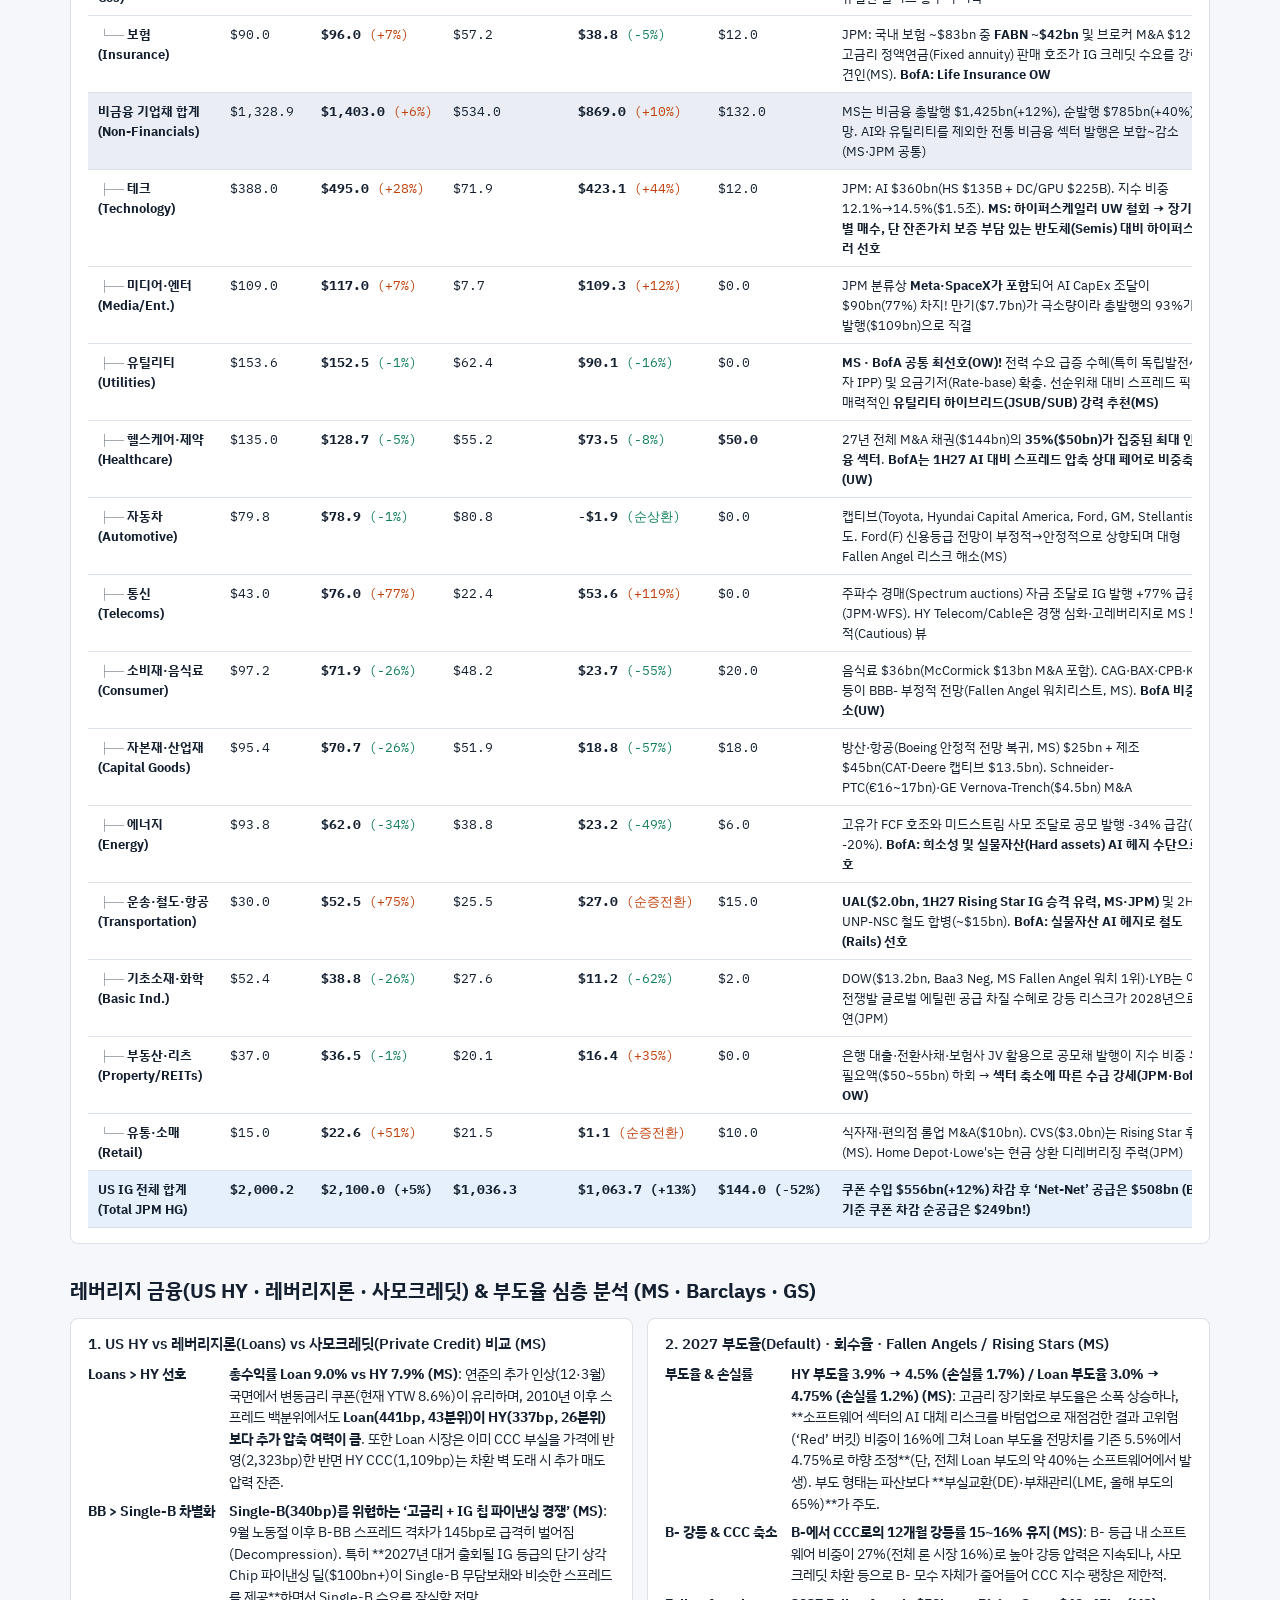
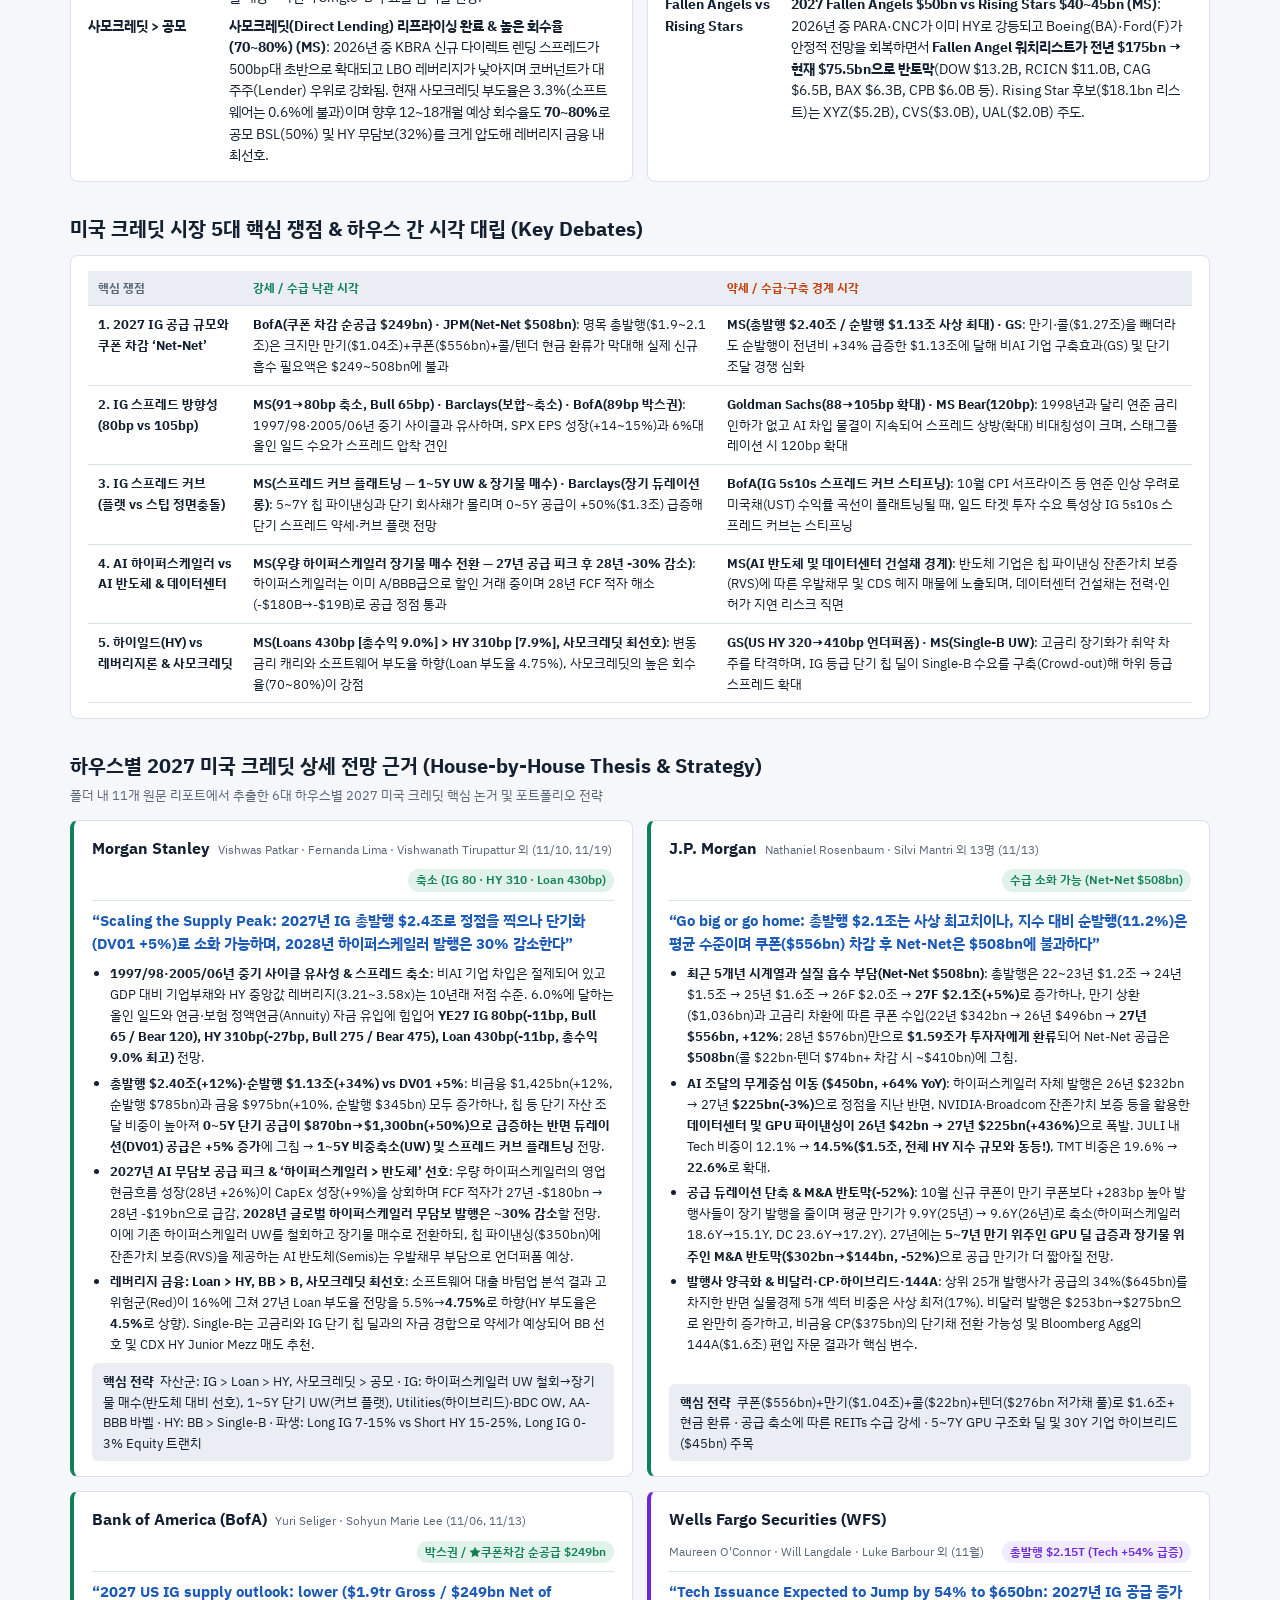
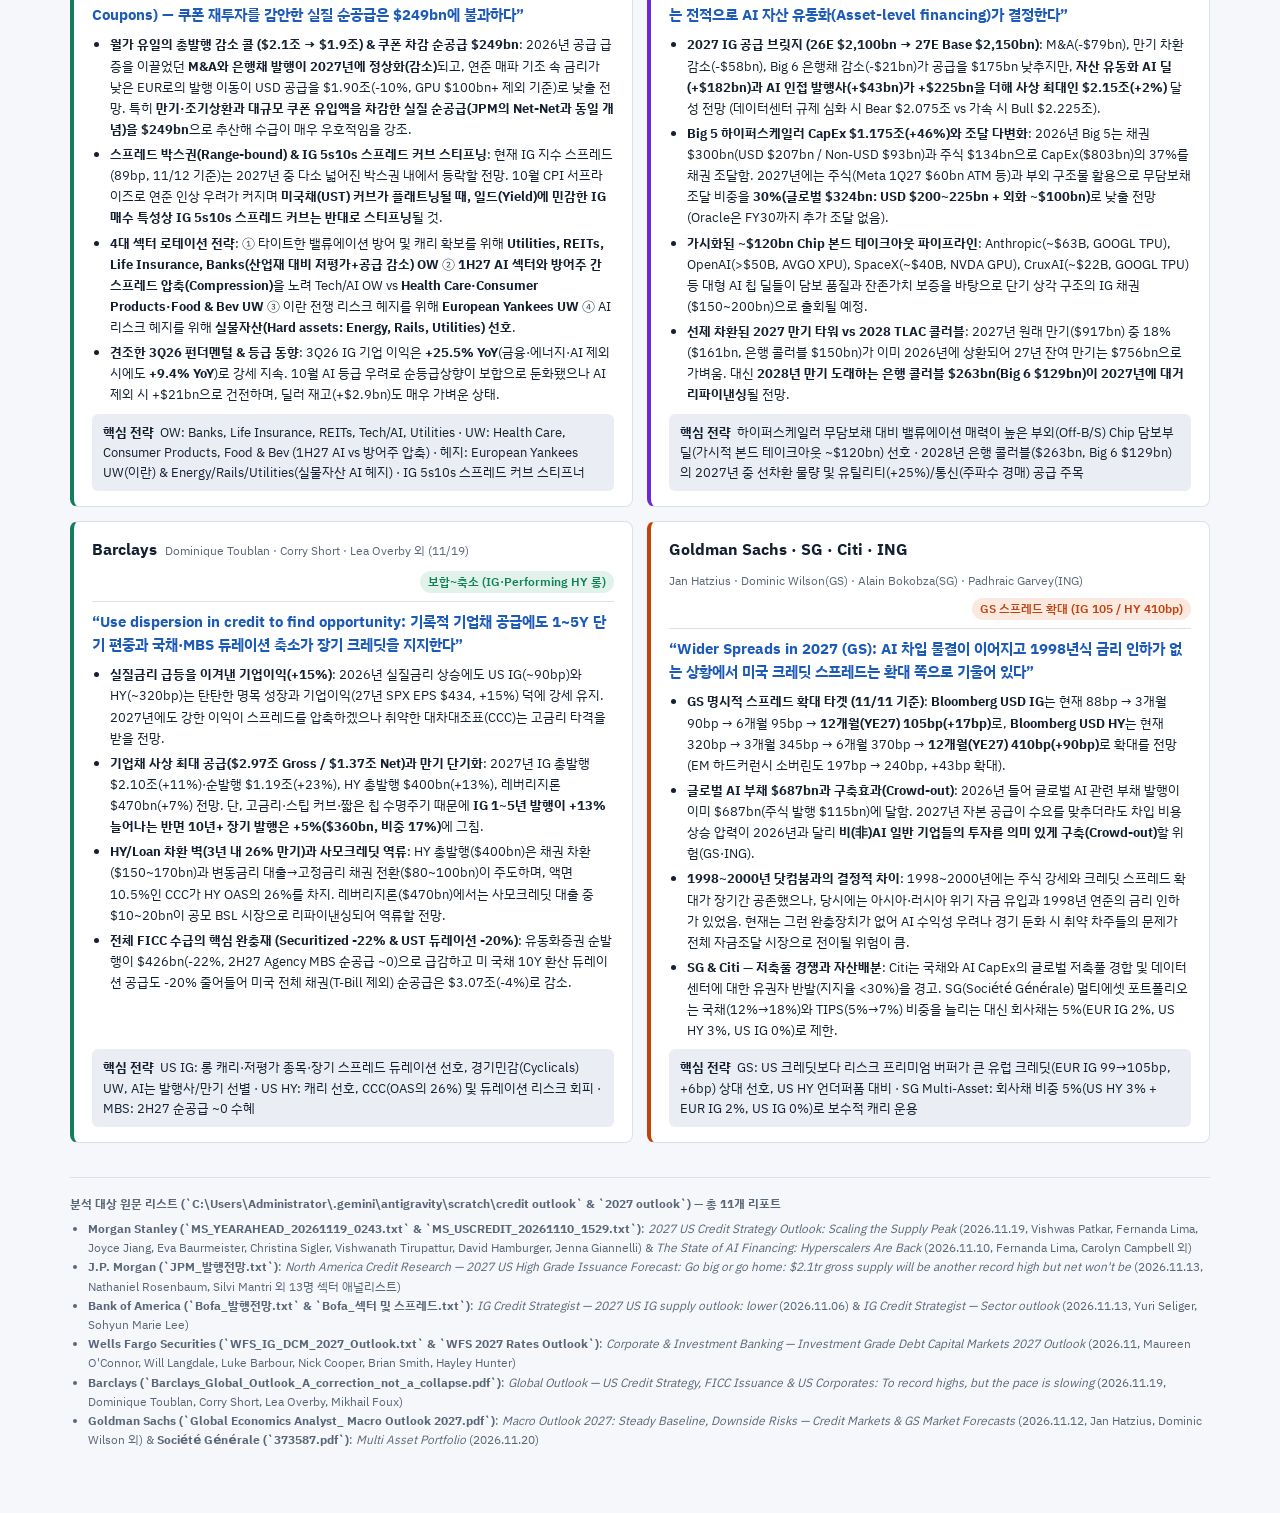
==== commit 38b7511d: "Auto-sync FITD Desk snapshot (2026-11-24 09:49:39 KST, 18 files updated)" ====
--- a/credit-2027-outlook.html
+++ b/credit-2027-outlook.html
@@ -1,1465 +1,1465 @@
-<!doctype html>
-<html lang="ko">
-<head>
-<meta charset="utf-8">
-<meta name="viewport" content="width=device-width,initial-scale=1,viewport-fit=cover">
-<title>2027 미국 크레딧(US Credit) 연간전망 종합 (v3)</title>
-<link rel="stylesheet" href="https://fonts.googleapis.com/css2?family=IBM+Plex+Sans+KR:wght@400;500;600;700&family=IBM+Plex+Mono:wght@400;500;600&display=swap">
-<style>
-:root{
-  --bg:#f5f7fa; --surface:#ffffff; --fg:#142030; --muted:#5a6779; --line:#dbe1e9; --soft:#eaeef4;
-  --accent:#1d5bb8; --accent-soft:#e6effc;
-  --bull:#11805a; --bull-soft:#e1f2ea;
-  --bear:#c2410c; --bear-soft:#fbe9df;
-  --neutral:#4b5563; --neutral-soft:#eceff3;
-  --now:#b8860b; --purple:#6d28d9; --purple-soft:#f1ebfe;
-  --teal:#0d9488; --teal-soft:#ccfbf1;
-  --f-body:"IBM Plex Sans KR","Apple SD Gothic Neo","Malgun Gothic",system-ui,sans-serif;
-  --f-mono:"IBM Plex Mono",ui-monospace,"SFMono-Regular",Consolas,monospace;
-}
-@media (prefers-color-scheme: dark){:root:not([data-theme="light"]){
-  --bg:#0f141b; --surface:#161d27; --fg:#e4e9f0; --muted:#97a3b4; --line:#2a3442; --soft:#1d2531;
-  --accent:#6ea2ef; --accent-soft:#192a42;
-  --bull:#4cc596; --bull-soft:#15302a;
-  --bear:#f08a5d; --bear-soft:#3a2219;
-  --neutral:#a1abb9; --neutral-soft:#232b36;
-  --now:#e3b341; --purple:#a78bfa; --purple-soft:#281e46;
-  --teal:#2dd4bf; --teal-soft:#133836;
-  color-scheme:dark;
-}}
-:root[data-theme="dark"]{
-  --bg:#0f141b; --surface:#161d27; --fg:#e4e9f0; --muted:#97a3b4; --line:#2a3442; --soft:#1d2531;
-  --accent:#6ea2ef; --accent-soft:#192a42;
-  --bull:#4cc596; --bull-soft:#15302a;
-  --bear:#f08a5d; --bear-soft:#3a2219;
-  --neutral:#a1abb9; --neutral-soft:#232b36;
-  --now:#e3b341; --purple:#a78bfa; --purple-soft:#281e46;
-  --teal:#2dd4bf; --teal-soft:#133836;
-  color-scheme:dark;
-}
-*{box-sizing:border-box}
-body{
-  margin:0; background:var(--bg); color:var(--fg); font-family:var(--f-body);
-  font-size:14.5px; line-height:1.6;
-  padding-left:max(16px,env(safe-area-inset-left,0px));
-  padding-right:max(16px,env(safe-area-inset-right,0px));
-  padding-block:32px 64px;
-}
-.wrap{max-width:1140px;margin:0 auto;display:flex;flex-direction:column;gap:34px}
-h1,h2,h3,h4{text-wrap:balance;margin:0;line-height:1.3}
-h1{font-size:29px;font-weight:700;letter-spacing:-.015em}
-h2{font-size:19.5px;font-weight:700;display:flex;align-items:center;gap:8px}
-h3{font-size:15px;font-weight:600}
-p{margin:0}
-.eyebrow{font-size:12px;letter-spacing:.06em;color:var(--accent);font-weight:700;text-transform:uppercase}
-.num{font-family:var(--f-mono);font-variant-numeric:tabular-nums}
-
-header{display:flex;flex-direction:column;gap:10px;border-bottom:1px solid var(--line);padding-bottom:20px}
-.hdr-top{display:flex;justify-content:space-between;align-items:flex-start;gap:12px;flex-wrap:wrap}
-.badge-draft{font-size:12px;font-weight:600;background:var(--accent-soft);color:var(--accent);padding:4px 10px;border-radius:6px;border:1px solid var(--line)}
-header .meta{color:var(--muted);font-size:13.5px;display:flex;flex-wrap:wrap;gap:6px 14px;align-items:center}
-header .context-bar{background:var(--surface);border:1px solid var(--line);border-radius:8px;padding:10px 14px;font-size:13px;color:var(--muted);display:flex;flex-wrap:wrap;gap:6px 18px}
-header .context-bar b{color:var(--fg)}
-
-section{display:flex;flex-direction:column;gap:14px}
-.sec-sub{font-size:13px;color:var(--muted);margin-top:-8px}
-
-.kpis{display:grid;grid-template-columns:repeat(4,minmax(0,1fr));gap:12px}
-.kpi{background:var(--surface);border:1px solid var(--line);border-radius:8px;padding:13px 16px;display:flex;flex-direction:column;gap:3px}
-.kpi .k{font-size:12px;color:var(--muted);font-weight:600}
-.kpi .v{font-family:var(--f-mono);font-size:21.5px;font-weight:700}
-.kpi .d{font-size:12px;font-family:var(--f-mono);color:var(--muted)}
-.up{color:var(--bear)} .dn{color:var(--bull)}
-@media (max-width:780px){.kpis{grid-template-columns:repeat(2,minmax(0,1fr))}}
-
-.keys{display:grid;grid-template-columns:repeat(2,minmax(0,1fr));gap:10px;margin:0;padding:0;list-style:none}
-@media (max-width:780px){.keys{grid-template-columns:1fr}}
-.keys li{background:var(--surface);border:1px solid var(--line);border-radius:8px;padding:12px 15px;display:flex;flex-direction:column;gap:4px;min-width:0}
-.keys .t{font-size:12px;color:var(--accent);font-weight:700}
-.keys .b{font-weight:600;font-size:14.5px}
-.keys .desc{font-size:13px;color:var(--muted)}
-
-.chartcard{background:var(--surface);border:1px solid var(--line);border-radius:8px;padding:16px;display:flex;flex-direction:column;gap:12px}
-.toolbar{display:flex;flex-wrap:wrap;gap:12px;align-items:center;justify-content:space-between}
-.seg{display:inline-flex;border:1px solid var(--line);border-radius:6px;overflow:hidden;background:var(--soft);flex-wrap:wrap}
-.seg button{font:inherit;font-size:12.5px;font-weight:600;border:0;background:transparent;color:var(--muted);padding:6px 11px;cursor:pointer;transition:all .15s}
-.seg button[aria-pressed="true"]{background:var(--accent);color:#fff}
-.seg button:focus-visible{outline:2px solid var(--accent);outline-offset:-2px}
-.legend{display:flex;flex-wrap:wrap;gap:14px;font-size:12px;color:var(--muted)}
-.legend span{display:inline-flex;align-items:center;gap:6px}
-.sw{display:inline-block;width:10px;height:10px;border-radius:50%}
-.scroll{overflow-x:auto}
-svg text{font-family:var(--f-body)}
-.note{font-size:12px;color:var(--muted)}
-
-table{border-collapse:collapse;width:100%;min-width:880px;font-size:13px}
-th,td{text-align:left;padding:8px 10px;border-bottom:1px solid var(--line);vertical-align:top}
-th{font-size:11.5px;color:var(--muted);font-weight:700;background:var(--soft);position:sticky;top:0;white-space:nowrap}
-td.n{font-family:var(--f-mono);font-variant-numeric:tabular-nums;white-space:nowrap}
-td .who{font-weight:700;font-size:14px}
-td .an{display:block;font-size:11.5px;color:var(--muted);margin-top:2px}
-.tablebox{background:var(--surface);border:1px solid var(--line);border-radius:8px;overflow-x:auto}
-
-.pill{display:inline-block;font-size:11.5px;font-weight:600;padding:2px 8px;border-radius:999px;white-space:nowrap}
-.pill.bull{background:var(--bull-soft);color:var(--bull)}
-.pill.bear{background:var(--bear-soft);color:var(--bear)}
-.pill.neu{background:var(--neutral-soft);color:var(--neutral)}
-.pill.mix{background:var(--purple-soft);color:var(--purple)}
-
-.grid3{display:grid;grid-template-columns:repeat(3,minmax(0,1fr));gap:14px}
-.grid2{display:grid;grid-template-columns:repeat(2,minmax(0,1fr));gap:14px}
-@media (max-width:900px){.grid3,.grid2{grid-template-columns:1fr}}
-.panel{background:var(--surface);border:1px solid var(--line);border-radius:8px;padding:15px 17px;display:flex;flex-direction:column;gap:10px;min-width:0}
-.panel ul{margin:0;padding-left:18px;display:flex;flex-direction:column;gap:5px;font-size:13.5px}
-.panel .sub{font-size:12.5px;color:var(--muted);border-top:1px dashed var(--line);padding-top:8px;margin-top:auto}
-.split{display:flex;flex-direction:column;gap:8px}
-.split .row{display:flex;gap:8px;align-items:center;flex-wrap:wrap}
-.split .lab{font-size:12px;font-weight:700;min-width:92px;font-family:var(--f-mono)}
-.chips{display:flex;flex-wrap:wrap;gap:6px}
-.chip{font-size:12px;border:1px solid var(--line);border-radius:5px;padding:2px 8px;background:var(--soft);font-weight:500}
-.chip .num{color:var(--muted);margin-left:4px;font-size:11.5px}
-
-dl.kv{margin:0;display:grid;grid-template-columns:auto 1fr;gap:7px 14px;font-size:13.5px}
-dl.kv dt{font-weight:700;white-space:nowrap;color:var(--fg)}
-dl.kv dd{margin:0;min-width:0;color:var(--fg)}
-
-table.dt{min-width:680px;font-size:13px}
-table.dt td:first-child{font-weight:700;white-space:nowrap;width:14%}
-table.dt th.pos{color:var(--bull)} table.dt th.neg{color:var(--bear)}
-table.dt td:nth-child(2),table.dt td:nth-child(3){width:43%}
-.consensus{font-size:13.5px;background:var(--soft);border-left:3px solid var(--accent);border-radius:4px;padding:9px 13px}
-.consensus b{margin-right:6px;color:var(--accent)}
-
-.whygrid{display:grid;grid-template-columns:repeat(2,minmax(0,1fr));gap:14px}
-@media (max-width:900px){.whygrid{grid-template-columns:1fr}}
-.why{background:var(--surface);border:1px solid var(--line);border-left:4px solid var(--neutral);border-radius:8px;padding:15px 18px;display:flex;flex-direction:column;gap:8px;min-width:0}
-.why.bull{border-left-color:var(--bull)}
-.why.bear{border-left-color:var(--bear)}
-.why.mix{border-left-color:var(--purple)}
-.why .hd{display:flex;align-items:baseline;gap:8px;flex-wrap:wrap;border-bottom:1px solid var(--line);padding-bottom:8px}
-.why .hd .who{font-weight:700;font-size:16px}
-.why .hd .an{font-size:12px;color:var(--muted)}
-.why .hd .pill{margin-left:auto}
-.why .v{font-weight:700;font-size:14.5px;color:var(--accent)}
-.why ul{margin:0;padding-left:18px;font-size:13.2px;display:flex;flex-direction:column;gap:4px}
-.why .s{font-size:12.8px;background:var(--soft);padding:8px 11px;border-radius:6px;margin-top:auto}
-.why .s b{color:var(--fg);font-weight:700;margin-right:6px}
-
-.notes{font-size:12px;color:var(--muted);display:flex;flex-direction:column;gap:6px;border-top:1px solid var(--line);padding-top:16px}
-.notes ul{margin:0;padding-left:18px}
-
-.desk-nav{display:flex;align-items:center;justify-content:space-between;gap:12px;flex-wrap:wrap;background:var(--surface);border:1px solid var(--line);border-radius:10px;padding:8px 14px;margin-bottom:-12px}
-.desk-nav .nav-left,.desk-nav .nav-right{display:flex;align-items:center;gap:8px;flex-wrap:wrap}
-.desk-nav a,.desk-nav button{font:inherit;font-size:12.5px;font-weight:600;color:var(--muted);text-decoration:none;padding:5px 11px;border-radius:6px;border:1px solid transparent;background:transparent;cursor:pointer;transition:all .15s}
-.desk-nav a:hover,.desk-nav button:hover{background:var(--soft);color:var(--fg)}
-.desk-nav a.back{color:var(--fg);border-color:var(--line);background:var(--soft)}
-.desk-nav a.active{background:var(--accent);color:#fff;border-color:var(--accent)}
-.desk-nav .sep{width:1px;height:18px;background:var(--line);margin:0 2px}
-
-.print-only{display:none}
-@page{size:A4;margin:10mm}
-@media print{
-  *{-webkit-print-color-adjust:exact;print-color-adjust:exact}
-  :root{--bg:#ffffff}
-  body{font-size:10.5px;padding:0;background:#ffffff}
-  .wrap{gap:16px;max-width:none}
-  h1{font-size:22px} h2{font-size:15px}
-  h2{break-after:avoid}
-  .seg,.desk-nav{display:none}
-  .print-only{display:block}
-  svg{width:100%;height:auto}
-  .scroll,.tablebox{overflow:visible}
-  table{min-width:0;font-size:9px}
-  th,td{padding:4px 5px}
-  th{position:static}
-  .kpi,.panel,.keys li,tr,.why{break-inside:avoid}
-  .chart-sec,.supply-sec,.why-sec{break-before:page}
-}
-</style>
-<script>
-(function(){
-  try {
-    var saved = localStorage.getItem('fitd-theme');
-    if (saved === 'dark' || saved === 'slate') document.documentElement.setAttribute('data-theme', 'dark');
-    else if (saved === 'light') document.documentElement.setAttribute('data-theme', 'light');
-  } catch (e) {}
-})();
-function toggleOutlookTheme() {
-  var cur = document.documentElement.getAttribute('data-theme');
-  var isDark = cur === 'dark' || (!cur && window.matchMedia('(prefers-color-scheme: dark)').matches);
-  var next = isDark ? 'light' : 'dark';
-  document.documentElement.setAttribute('data-theme', next);
-  try { localStorage.setItem('fitd-theme', next); } catch (e) {}
-}
-</script>
-</head>
-<body>
-<div class="wrap">
-
-<nav class="desk-nav" aria-label="FITD 데스크 및 연간전망 내비게이션">
-  <div class="nav-left">
-    <a href="./index.html#rv" class="back">← FITD Trading Desk</a>
-    <span class="sep"></span>
-    <a href="./krw-2027-outlook.html">🇰🇷 원화 (KRW)</a>
-    <a href="./ust-2027-outlook.html">🇺🇸 미국 (UST)</a>
-    <a href="./global-2027-outlook.html">🌍 주요국 (Ex-US)</a>
-    <a href="./credit-2027-outlook.html" class="active">🏢 크레딧 (US Credit)</a>
-  </div>
-  <div class="nav-right">
-    <button type="button" onclick="toggleOutlookTheme()">☀️/🌙 테마 전환</button>
-    <button type="button" onclick="window.print()">🖨️ 인쇄 / PDF</button>
-  </div>
-</nav>
-
-<header>
-  <div class="hdr-top">
-    <span class="eyebrow">해외 주요 IB 6곳(11개 리포트) 2027 미국 크레딧 연간전망 종합 · Morgan Stanley · J.P. Morgan · BofA · Wells Fargo · Barclays · Goldman Sachs</span>
-    <span class="badge-draft">v3 업데이트 · MS 크레딧 전망 &amp; 5개년 공급·쿠폰 차감(Net-Net) 반영 완료</span>
-  </div>
-  <h1>2027 미국 크레딧(US IG · HY · 레버리지론 · AI 부채) 연간전망</h1>
-  <div class="meta">
-    <span>기준일: <b class="num">2026.11.06~11.19</b></span>
-    <span>US IG OAS <b class="num">88~91bp</b> (수익률 <span class="num">6.0~6.12%</span>)</span>
-    <span>US HY OAS <b class="num">320~337bp</b> (수익률 <span class="num">8.5%</span>)</span>
-    <span>US Loan Spread <b class="num">441bp</b> (수익률 <span class="num">8.6%</span>)</span>
-    <span>2026 글로벌 AI 크레딧 발행 <b class="num">$646bn YTD</b> (MS 집계, 전년비 <span class="num">3.0배</span>)</span>
-  </div>
-  <div class="context-bar">
-    <span><b>2026년 리뷰 (최근 5개년 최대 기록):</b> ① US IG 총발행이 22~23년 $1.2~1.28조 → 24년 $1.5~1.62조 → 25년 $1.6~1.81조 → <b>26년 $2.00~2.15조</b>로 사상 첫 $2조 돌파. 그럼에도 IG 현물 스프레드는 20년래 가장 좁은 박스권에서 견조하게 유지(MS)</span>
-    <span><b>2027년 핵심 포인트:</b> ② 명목 총발행은 <b>$1.90조(BofA)~2.40조(MS)</b>로 거대하나, <b>만기·콜 상환($1.04~1.27조)과 연간 쿠폰 재투자($556bn+)를 차감한 실질 순공급(‘Net-Net’)은 BofA $249bn · JPM $508bn</b>에 불과하며 공급 듀레이션(DV01 +5%, MS)도 단기화</span>
-  </div>
-</header>
-
-<section>
-  <h2>핵심 요약</h2>
-  <div class="kpis" id="kpis"></div>
-  <ul class="keys">
-    <li>
-      <span class="t">최근 5개년(2022~2026) 대비 2027 US IG 공급</span>
-      <span class="b">총발행 $2.10~2.40조 사상 최대 (MS $2.40T · WFS $2.15T · JPM/Barc $2.10T vs BofA $1.90T)</span>
-      <span class="desc">최근 5년 평균($1.57조, MS 기준) 대비 2027년 명목 총발행은 크게 높으나, <b>1~5년 단기물 편중(5~7년 만기 Chip 딜 $100~225bn 부상 + 장기 M&amp;A 둔화)</b>으로 인해 <b>듀레이션 환산(DV01) 공급 증가율은 +5%</b>(26년 +17% 대비 급감, MS)에 그침.</span>
-    </li>
-    <li>
-      <span class="t">쿠폰까지 감안한 실질 순공급 (‘Net-Net’: BofA $249bn vs JPM $508bn)</span>
-      <span class="b">만기·콜 상환 + 고금리 쿠폰 유입($556bn+) 감안 시 실제 신규 자금 필요액은 $249~508bn뿐</span>
-      <span class="desc">고금리 차환 누적으로 투자자가 받는 연간 쿠폰 현금이 22년 $342bn → 26년 $496bn → <b>27년 $556bn(+12%, JPM)</b>으로 급증. 총발행에서 상환과 쿠폰 재투자분을 모두 뺀 실질 순공급(Net-Net)은 <b>BofA $249bn</b>(총발행 $1.9T 및 콜/텐더 반영 기준), <b>JPM $508bn</b>(콜 $22bn·텐더 $74bn+ 추가 차감 시 ~$410bn)으로 시장이 충분히 소화 가능한 수준.</span>
-    </li>
-    <li>
-      <span class="t">AI 자금조달: 2027년 ‘자본집약도 정점(Peak Capital Intensity)’</span>
-      <span class="b">US IG AI 공급 $450~470bn (MS·JPM) · 2028년 하이퍼스케일러 무담보 발행 -30% 감소 전망(MS)</span>
-      <span class="desc"><b>MS</b>는 우량 하이퍼스케일러의 영업현금흐름 증가율(28년 +26%)이 CapEx 증가율(+9%)을 압도하며 합산 FCF 적자가 <b>27년 -$180bn → 28년 -$19bn</b>으로 축소돼 <b>2027년이 하이퍼스케일러 무담보 발행의 피크(글로벌 $410bn → 28년 -30% 감소)</b>가 될 것으로 전망. 이에 따라 하이퍼스케일러 비중축소(UW)를 철회하고 장기물 선별 매수로 선회!</span>
-    </li>
-    <li>
-      <span class="t">스프레드 &amp; 자산군 선호도</span>
-      <span class="b">MS(IG 80bp·HY 310bp·Loan 430bp 축소, IG &gt; Loan &gt; HY) · BofA(박스권) · Barc(축소) vs GS(확대)</span>
-      <span class="desc"><b>MS</b>는 1997/98년·2005/06년 중기 확장기 유사성을 근거로 <b>YE27 IG 80bp(-11bp, 총수익 8.3%)·Loan 430bp(총수익 9.0%)·HY 310bp(총수익 7.9%, BB&gt;B)</b> 강세를 전망. <b>BofA</b>는 넓은 박스권 횡보, <b>Barclays</b>는 보합~축소를 본 반면, <b>GS</b>만 IG 105bp(+17bp)·HY 410bp(+90bp) 확대를 경고.</span>
-    </li>
-  </ul>
-</section>
-
-<section>
-  <h2>투자 시사점 &amp; 하우스별 핵심 트레이드 아이디어</h2>
-  <div class="panel">
-    <dl class="kv">
-      <dt>자산군·등급 배분</dt>
-      <dd><b>“Quality Back in Vogue: IG &gt; Leveraged Loans &gt; HY Bonds, Private Credit &gt; Public LevFin” (Morgan Stanley · Barclays)</b>: 고금리 장기화가 하위 등급의 이자보상배율과 FCF를 압박하므로 위험조정 수익률 기준 <b>US IG 최선호</b>. 레버리지 금융 내에서는 2차례 추가 금리 인상(12·3월) 수혜를 받는 변동금리 <b>레버리지론(예상 총수익 9.0%, 현재 스프레드 43분위로 추가 압축 여력)을 HY 채권(7.9%, 26분위)보다 선호</b>하며, 등급별로는 <b>IG 내 AA-BBB 바벨(Single-A 회피)</b> 및 <b>HY 내 BB 선호 vs Single-B 비중축소</b>(단기 IG 칩 파이낸싱 딜이 Single-B와 유사한 스프레드를 제공하며 자금 흡수) 권고(MS).</dd>
-      <dt>IG 커브 포지셔닝<br>(MS·Barc vs BofA 대립)</dt>
-      <dd><b>MS·Barclays·JPM (1~5Y 단기 비중축소 &amp; 장기 스프레드 커브 플래트너 / 장기 듀레이션 롱) vs BofA (5s10s 스프레드 스티프너)</b>: <b>MS</b>는 단기화되는 하이퍼스케일러 발행과 구조화 칩 파이낸싱($350bn 중 공모 IG $100bn)이 맞물려 <b>5년 이하(0~5Y) 단기 공급이 $870bn → $1,300bn으로 약 +50% 폭증</b>하므로 <b>1~5Y 구간을 비중축소(UW)하고 스프레드 커브 플래트닝</b>에 베팅(Barclays도 10Y+ 발행이 +5%에 그쳐 장기 스프레드 듀레이션 선호). 반면 <b>BofA</b>는 연준 인상 우려로 미국채(UST) 커브가 플랫될 때 일드 타겟 매수세가 중단기물로 몰리며 <b>IG 5s10s 스프레드 커브가 스티프닝</b>될 것으로 전망.</dd>
-      <dt>AI 생태계 내 상대가치</dt>
-      <dd><b>“우량 하이퍼스케일러(장기물) &gt; AI 반도체(Semis) &gt; 데이터센터 건설채(중립)” (Morgan Stanley)</b>: <b>MS</b>는 2026년 내내 유지했던 하이퍼스케일러 UW를 종료하고 <b>우량 하이퍼스케일러 장기물(이미 본래 등급보다 한 단계 낮은 A/BBB 수준에서 거래, META가 최대 할인)을 매수</b> 추천. 반면 <b>AI 반도체(NVDA·AVGO 등)는 고객사 칩 파이낸싱에 대한 잔존가치 보증(Residual-value support)으로 인해 우발채무 및 CDS 헤지 매도 압력이 커져 하이퍼스케일러 대비 언더퍼폼</b>할 것으로 분석. 데이터센터 건설채(27년 발행 -25% 감소한 $60bn 전망)는 중간선거 이후 인허가·전력 인입(Energization) 지연 리스크로 <b>중립(Neutral) 하향</b>.</dd>
-      <dt>섹터 Overweight vs UW</dt>
-      <dd><b>공통 최선호: Utilities (특히 IPP &amp; 하이브리드) · Banks · BDC · REITs</b>: <b>Utilities</b>는 MS·BofA 모두 최선호(OW)로 꼽았으며 특히 기존 발전용량을 보유한 독립발전사업자(IPP)와 높은 캐리·방어력을 겸비한 <b>유틸리티 하이브리드채</b> 선호(MS). <b>BofA</b>는 1H27 AI vs 방어주 스프레드 압축을 노려 <b>Banks·Insurance·REITs·Tech/AI·Utilities OW</b> vs <b>Healthcare·Consumer Products·Food &amp; Bev·European Yankees(이란 헤지) UW</b> 추천. <b>MS</b>는 소프트웨어 부실 우려에도 자산담보비율 완충력이 탄탄한 <b>IG BDC 채권(191bp) OW</b> 제시.</dd>
-      <dt>크레딧 파생상품 (CDX)</dt>
-      <dd><b>Morgan Stanley 4대 CDS/트랜치 전략</b>: ① <b>Long CDX IG Senior Mezz(7~15%, 89bp) vs Short CDX HY Junior Mezz(15~25%, 470bp)</b> (6x:1x 비율 — IG 내 AI 리스크와 HY 내 CCC 리스크를 제거한 순수 IG vs HY 디컴프레션) ② <b>Long CDX IG 0~3% Equity Tranche(923bp) vs Index (1:8x 델타헤지)</b> (9월 이후 35bp 이상 확대된 AI 바스켓의 스프레드 축소 수혜) ③ <b>CDS Long 우량 하이퍼스케일러(153bp) vs Short AI 반도체(144bp)</b> ④ <b>Short CDX HY Junior Mezz(15~25%, 470bp) vs Long Senior Mezz(25~35%, 195bp)</b> (1x:2.1x — Single-B 약세 베팅).</dd>
-    </dl>
-  </div>
-</section>
-
-<section class="chart-sec">
-  <h2>2027 미국 크레딧 공급 · Net-Net · 스프레드 · 섹터 인터랙티브 차트</h2>
-  <div class="chartcard">
-    <div class="toolbar">
-      <div class="seg" role="group" aria-label="차트 지표 선택">
-        <button type="button" id="tabHouseCompare" aria-pressed="true">1. 하우스별 27E Gross · Net · 쿠폰차감($249B vs $508B)</button>
-        <button type="button" id="tabSpread" aria-pressed="false">2. 하우스별 IG · HY · Loan 스프레드 타겟 (bp)</button>
-        <button type="button" id="tabJpmSectors" aria-pressed="false">3. JPM 15개 섹터 27E 총발행·순발행 ($bn)</button>
-        <button type="button" id="tabAiBreakdown" aria-pressed="false">4. 27E AI 조달 구조(MS·WFS·JPM) &amp; Chip 딜 ($bn)</button>
-      </div>
-      <div class="legend" id="chartLegend"></div>
-    </div>
-    <div class="scroll"><svg id="mainChart" role="img" aria-label="2027 미국 크레딧 전망 비교 차트"></svg></div>
-    <p class="note" id="chartNote"></p>
-  </div>
-</section>
-
-<section class="supply-sec">
-  <h2>최근 5개년(2022~2026) vs 2027E 미국 크레딧 공급 시계열 &amp; ‘쿠폰 차감 실질 순공급(Net-Net)’ 비교</h2>
-  <div class="panel">
-    <h3>US IG 최근 5개년(2022~2026E) 및 2027E 총발행 · 상환 · 순발행 · 쿠폰 · Net-Net 시계열 비교 (JPM · MS · BofA · WFS · Barclays)</h3>
-    <p class="consensus"><b>핵심 포인트 (BofA $249bn vs JPM $508bn)</b> 명목 총발행(Gross)은 2022년 $1.20~1.28조에서 2027년 <b>$1.90조(BofA)~2.40조(MS)</b>로 약 1.6~2배 커졌으나, 같은 기간 만기·조기상환($1.04~1.27조)과 <b>연간 쿠폰 이자 유입액(22년 $342bn → 27년 $556bn, +63%)</b>이 함께 급증했습니다. 이에 따라 <b>쿠폰 재투자까지 감안한 실질 순공급(Net-Net Supply)은 BofA $249bn, JPM $508bn(콜·텐더 추가 반영 시 ~$410bn)</b>으로 줄어들어 실제 시장의 흡수 부담은 헤드라인 총발행보다 훨씬 가볍습니다.</p>
-    <div class="scroll">
-      <table style="min-width:1020px;font-size:12.5px">
-        <thead>
-          <tr>
-            <th>구분 / 하우스 지표 ($bn)</th>
-            <th>2022</th>
-            <th>2023</th>
-            <th>2024</th>
-            <th>2025</th>
-            <th>2026E</th>
-            <th>5개년 평균<br><span style="font-weight:400">(2022~2026E)</span></th>
-            <th>2027E 전망<br><span style="font-weight:400">(YoY 증감)</span></th>
-            <th>2028E / 비고 및 산출 기준</th>
-          </tr>
-        </thead>
-        <tbody>
-          <tr style="background:var(--soft);font-weight:700">
-            <td colspan="9">① US IG 총발행 (Gross Issuance, $bn)</td>
-          </tr>
-          <tr>
-            <td><b>Morgan Stanley</b> (Dealogic 기준)</td>
-            <td class="n">$1,277</td>
-            <td class="n">$1,283</td>
-            <td class="n">$1,619</td>
-            <td class="n">$1,810</td>
-            <td class="n">$2,150</td>
-            <td class="n">$1,628</td>
-            <td class="n"><b>$2,400</b> <span class="up">(+12%)</span></td>
-            <td>비금융 $1,425bn(+12%) + 금융 $975bn(+10%) · <b>DV01 기준은 +5%만 증가</b></td>
-          </tr>
-          <tr>
-            <td><b>Wells Fargo (WFS)</b> (Bloomberg 기준)</td>
-            <td class="n">~$1,250</td>
-            <td class="n">~$1,250</td>
-            <td class="n">~$1,550</td>
-            <td class="n">~$1,700</td>
-            <td class="n">$2,100</td>
-            <td class="n">~$1,570</td>
-            <td class="n"><b>$2,150</b> <span class="up">(+2%)</span></td>
-            <td><b>Bull $2,225bn (+6%) / Bear $2,075bn (-1%)</b> · Tech $650bn(+54%) 주도</td>
-          </tr>
-          <tr>
-            <td><b>J.P. Morgan</b> (JULI / Dealogic 기준)</td>
-            <td class="n">$1,200</td>
-            <td class="n">$1,200</td>
-            <td class="n">$1,500</td>
-            <td class="n">$1,600</td>
-            <td class="n">$2,000</td>
-            <td class="n">$1,500</td>
-            <td class="n"><b>$2,100</b> <span class="up">(+5%)</span></td>
-            <td>비금융 $1,403bn(+6%) + 금융 $697bn(+4%) · Tech+Media $612bn(30%)</td>
-          </tr>
-          <tr>
-            <td><b>Barclays</b> (Bloomberg Index 기준)</td>
-            <td class="n">–</td>
-            <td class="n">–</td>
-            <td class="n">–</td>
-            <td class="n">$1,437</td>
-            <td class="n">$1,900</td>
-            <td class="n">–</td>
-            <td class="n"><b>$2,100</b> <span class="up">(+11%)</span></td>
-            <td>1~5Y 단기 +13% 증가 vs <b>10Y+ 장기 발행은 +5%($360bn, 비중 17%)</b>에 불과</td>
-          </tr>
-          <tr>
-            <td><b>Bank of America (BofA)</b> (ICE BofA 기준)</td>
-            <td class="n">–</td>
-            <td class="n">–</td>
-            <td class="n">–</td>
-            <td class="n">–</td>
-            <td class="n">$2,100</td>
-            <td class="n">–</td>
-            <td class="n"><b>$1,900</b> <span class="dn">(-10%)</span></td>
-            <td>GPU 딜 제외 기준 $1.90조 (<b>GPU Funding $100bn+ 포함 시 ~$2.00~2.10조 보합</b>)</td>
-          </tr>
-
-          <tr style="background:var(--soft);font-weight:700">
-            <td colspan="9">② 만기 상환 · 조기상환(Calls &amp; Tenders) · 순발행(Net Issuance, $bn)</td>
-          </tr>
-          <tr>
-            <td><b>JPM 만기 상환 (Maturities + Calls)</b></td>
-            <td class="n">$798</td>
-            <td class="n">$707</td>
-            <td class="n">$829</td>
-            <td class="n">$1,022</td>
-            <td class="n">$1,060</td>
-            <td class="n">$883</td>
-            <td class="n"><b>$1,036</b> <span class="dn">(-2%)</span></td>
-            <td><b>2028E 만기 $1,139bn(+10%)</b> · 27E 별도 Make-whole 콜 <b>+$22bn</b> 예상</td>
-          </tr>
-          <tr>
-            <td><b>JPM 공개매수 (Low-$ Bond Tenders)</b></td>
-            <td class="n">$92</td>
-            <td class="n">$48</td>
-            <td class="n">$47</td>
-            <td class="n">$90</td>
-            <td class="n">$74</td>
-            <td class="n">$70</td>
-            <td class="n"><b>$74+ (확대)</b></td>
-            <td>액면 $60 이하 저가채 풀이 25년말 $74bn → <b>현재 $276bn으로 급증</b> (잠재 상환원)</td>
-          </tr>
-          <tr>
-            <td><b>MS 만기 + 콜/텐더 합계 (Redemptions)</b></td>
-            <td class="n">$936</td>
-            <td class="n">$835</td>
-            <td class="n">$961</td>
-            <td class="n">$1,210</td>
-            <td class="n">$1,307</td>
-            <td class="n">$1,050</td>
-            <td class="n"><b>$1,270</b> <span class="dn">(-3%)</span></td>
-            <td>만기 $820bn(-2%) + 콜·텐더 $450bn(-4% — 금융 콜러블 $325bn + 비금융 $125bn)</td>
-          </tr>
-          <tr>
-            <td><b>JPM 순발행 (Net = Gross − Maturities)</b></td>
-            <td class="n">$417</td>
-            <td class="n">$500</td>
-            <td class="n">$683</td>
-            <td class="n">$617</td>
-            <td class="n">$940</td>
-            <td class="n">$631</td>
-            <td class="n"><b>$1,064</b> <span class="up">(+13%)</span></td>
-            <td>시작 JULI 액면($9.5조) 대비 <b>+11.2%로 금융위기 이후 평균(11.0%)과 동일</b></td>
-          </tr>
-          <tr>
-            <td><b>MS 순발행 (Net = Gross − Mat − Calls)</b></td>
-            <td class="n">$341</td>
-            <td class="n">$448</td>
-            <td class="n">$658</td>
-            <td class="n">$600</td>
-            <td class="n">$842</td>
-            <td class="n">$578</td>
-            <td class="n"><b>$1,130</b> <span class="up">(+34%)</span></td>
-            <td>비금융 순발행 $785bn(+40%) + 금융 순발행 $345bn(+23%) · Barclays Net은 $1,190bn</td>
-          </tr>
-
-          <tr style="background:var(--accent-soft);font-weight:700">
-            <td colspan="9">③ ★ 연간 쿠폰 수입(Coupon Income) 및 쿠폰 차감 실질 순공급 (‘Net-Net’ Supply: BofA $249bn vs JPM $508bn)</td>
-          </tr>
-          <tr>
-            <td><b>JPM 연간 쿠폰 수입 (Coupon Income)</b></td>
-            <td class="n">$342</td>
-            <td class="n">$376</td>
-            <td class="n">$423</td>
-            <td class="n">$470</td>
-            <td class="n">$496</td>
-            <td class="n">$421</td>
-            <td class="n"><b>$556</b> <span class="up">(+12%)</span></td>
-            <td><b>2028E 쿠폰 $576bn</b> · 시장수익률(6.12%)이 평균쿠폰(4.77%)을 +135bp 상회하며 증가</td>
-          </tr>
-          <tr>
-            <td><b>JPM 총 현금 환류액 (Maturities + Coupons)</b></td>
-            <td class="n">$1,140</td>
-            <td class="n">$1,083</td>
-            <td class="n">$1,252</td>
-            <td class="n">$1,492</td>
-            <td class="n">$1,556</td>
-            <td class="n">$1,305</td>
-            <td class="n"><b>$1,592</b> <span class="up">(+2%)</span></td>
-            <td><b>2028E 총 현금 환류 $1,715bn</b> · 콜($22bn)+텐더($74bn+) 포함 시 27년 ~$1.69조 환류</td>
-          </tr>
-          <tr style="background:var(--bull-soft)">
-            <td><b>★ JPM ‘Net-Net’ 공급 (Net − Coupons)</b></td>
-            <td class="n"><b>$74</b></td>
-            <td class="n"><b>$124</b></td>
-            <td class="n"><b>$259</b></td>
-            <td class="n"><b>$147</b></td>
-            <td class="n"><b>$444</b></td>
-            <td class="n"><b>$210</b></td>
-            <td class="n"><b>$508</b> <span class="up">(+14%)</span></td>
-            <td>2020년 사상 최고치($512bn) 하회 · <b>콜($22bn)·텐더($74bn+) 추가 차감 시 ~$412bn</b></td>
-          </tr>
-          <tr style="background:var(--bull-soft)">
-            <td><b>★ BofA 쿠폰 차감 후 순공급 (Net of Coupons)</b></td>
-            <td class="n">–</td>
-            <td class="n">–</td>
-            <td class="n">–</td>
-            <td class="n">–</td>
-            <td class="n">–</td>
-            <td class="n">–</td>
-            <td class="n"><b>$249</b> <span class="dn">(대폭 축소)</span></td>
-            <td><b>JPM의 ‘Net-Net’과 동일 개념!</b> 총발행($1.90조)에서 만기·콜/텐더 및 쿠폰 재투자분을 모두 차감한 실질 순공급이 <b>$249bn</b>에 불과(GPU 딜 포함 시에도 ~$350bn 수준)</td>
-          </tr>
-
-          <tr style="background:var(--soft);font-weight:700">
-            <td colspan="9">④ 핵심 테마별(AI · M&amp;A) 및 US HY · 레버리지론 최근 5개년 vs 2027E 비교 ($bn)</td>
-          </tr>
-          <tr>
-            <td><b>AI 관련 IG 발행 (JPM / MS 비교)</b></td>
-            <td class="n">$38 <span class="note">(JPM)</span></td>
-            <td class="n">$14 <span class="note">(JPM)</span></td>
-            <td class="n">$17 <span class="note">(JPM)</span></td>
-            <td class="n">$121 / $156</td>
-            <td class="n">$274 / $321</td>
-            <td class="n">$93 <span class="note">(JPM)</span></td>
-            <td class="n"><b>$450 / $470</b> <span class="up">(+64%/+46%)</span></td>
-            <td>JPM $450bn(HS $225B + DC/GPU $225B) · MS 공모IG $470bn(전체 기업크레딧 AI는 <b>$755bn</b>)</td>
-          </tr>
-          <tr>
-            <td><b>M&amp;A 관련 IG 발행 (JPM / MS / WFS)</b></td>
-            <td class="n">$126 / $122</td>
-            <td class="n">$175 / $157</td>
-            <td class="n">$169 / $230</td>
-            <td class="n">$200 / $206</td>
-            <td class="n">$302 / $297</td>
-            <td class="n">$194 / $202</td>
-            <td class="n"><b>$144(JPM) / $250(MS·WFS)</b></td>
-            <td>26년 역대급 인수금융(비중 15~16%) 이후 27년 정상화·감소에는 전 하우스 일치</td>
-          </tr>
-          <tr>
-            <td><b>US HY 총발행 (MS / Barclays)</b></td>
-            <td class="n">$106</td>
-            <td class="n">$176</td>
-            <td class="n">$282</td>
-            <td class="n">$327 / $330</td>
-            <td class="n">$330 / $350</td>
-            <td class="n">$244</td>
-            <td class="n"><b>$340(MS) / $400(Barc)</b></td>
-            <td>MS: 차환 $190bn(+12%) + 비차환 $150bn(-6%, HY AI 발행 $53bn→$35bn 감소)</td>
-          </tr>
-          <tr>
-            <td><b>US 레버리지론 총발행 (MS / Barclays)</b></td>
-            <td class="n">$225</td>
-            <td class="n">$235</td>
-            <td class="n">$502</td>
-            <td class="n">$439 / $440</td>
-            <td class="n">$400 / $438</td>
-            <td class="n">$360</td>
-            <td class="n"><b>$410(MS) / $470(Barc)</b></td>
-            <td>MS: 차환 $180bn(+20%, 2년내 만기 비중 3.6%→8.8% 급증) + 비차환 $230bn(-8%)</td>
-          </tr>
-        </tbody>
-      </table>
-    </div>
-  </div>
-</section>
-
-<section>
-  <h2>해외 주요 IB 6곳 2027 미국 크레딧 전망 총괄표</h2>
-  <p class="sec-sub">Morgan Stanley · J.P. Morgan · Bank of America · Wells Fargo · Barclays · Goldman Sachs의 2027 US Credit 전망 비교</p>
-  <div class="tablebox">
-    <table>
-      <thead>
-        <tr>
-          <th>하우스 (발간일·애널리스트)</th>
-          <th>스프레드 &amp; 수급 뷰</th>
-          <th>2027 US IG 총발행<br><span style="font-weight:400">(26E → 27E Gross)</span></th>
-          <th>만기 / 순발행 / ★쿠폰차감(Net-Net)<br><span style="font-weight:400">(Maturities / Net / Net-Net)</span></th>
-          <th>US IG / HY / Loan 타겟<br><span style="font-weight:400">(현재 91 / 337 / 441bp)</span></th>
-          <th>2027 AI · Tech 공급 전망<br><span style="font-weight:400">(하이퍼스케일러 · GPU · DC)</span></th>
-          <th>최선호 섹터 (OW) &amp; 핵심 전략</th>
-        </tr>
-      </thead>
-      <tbody id="houseTbody"></tbody>
-    </table>
-  </div>
-</section>
-
-<section>
-  <h2>AI 하이퍼스케일러 CapEx · S&amp;P 등급 하향 임계치 · 신종 구조화 딜 매트릭스 (MS · WFS · JPM)</h2>
-  <div class="grid2">
-    <div class="panel">
-      <h3>1. 하이퍼스케일러 6개사 S&amp;P 조정 레버리지 추이 vs 등급 하향 임계치 (MS Exhibit 47)</h3>
-      <p class="sec-sub">S&amp;P 조정 부채는 채권뿐 아니라 개시된 데이터센터 리스(PV), 비IG 상대방 보증, 잔존가치 보증(RVS) 부족분을 모두 합산</p>
-      <div class="scroll">
-        <table style="min-width:520px;font-size:12.5px">
-          <thead>
-            <tr>
-              <th>기업 (S&amp;P 등급·전망)</th>
-              <th>3Q26A</th>
-              <th>YE26E</th>
-              <th>YE27E</th>
-              <th>YE28E</th>
-              <th>강등 임계치<br><span style="font-weight:400">(D/G Threshold)</span></th>
-            </tr>
-          </thead>
-          <tbody>
-            <tr>
-              <td><b>Alphabet</b> <span class="note">(AA+ / Stable)</span></td>
-              <td class="n">0.0x</td>
-              <td class="n">0.1x</td>
-              <td class="n"><b>0.6x</b></td>
-              <td class="n">0.7x</td>
-              <td class="n"><span class="pill bull">1.0x (여유)</span></td>
-            </tr>
-            <tr>
-              <td><b>Microsoft</b> <span class="note">(AAA / Stable)</span></td>
-              <td class="n">0.6x</td>
-              <td class="n">0.2x</td>
-              <td class="n"><b>0.9x</b></td>
-              <td class="n">1.0x</td>
-              <td class="n"><span class="pill neu">1.0x (근접)</span></td>
-            </tr>
-            <tr>
-              <td><b>Amazon</b> <span class="note">(AA / Stable)</span></td>
-              <td class="n">1.3x</td>
-              <td class="n">1.3x</td>
-              <td class="n"><b>1.5x</b></td>
-              <td class="n">1.3x</td>
-              <td class="n"><span class="pill neu">1.5x (27년 도달)</span></td>
-            </tr>
-            <tr>
-              <td><b>Meta</b> <span class="note">(AA- / Negative)</span></td>
-              <td class="n">0.3x</td>
-              <td class="n">0.3x</td>
-              <td class="n"><b class="up">1.1x</b></td>
-              <td class="n"><b class="up">1.3x</b></td>
-              <td class="n"><span class="pill bear">1.0x (27~28년 초과!)</span></td>
-            </tr>
-            <tr>
-              <td><b>Oracle</b> <span class="note">(BBB- / Stable)</span></td>
-              <td class="n">3.2x</td>
-              <td class="n">3.6x</td>
-              <td class="n"><b class="up">4.4x</b></td>
-              <td class="n"><b class="up">4.4x</b></td>
-              <td class="n"><span class="pill bear">4.5x (턱밑 근접!)</span></td>
-            </tr>
-            <tr>
-              <td><b>SpaceX</b> <span class="note">(BBB / Stable)</span></td>
-              <td class="n">0.0x</td>
-              <td class="n">0.0x</td>
-              <td class="n"><b>0.5x</b></td>
-              <td class="n">0.6x</td>
-              <td class="n"><span class="pill bull">2.0x (충분)</span></td>
-            </tr>
-          </tbody>
-        </table>
-      </div>
-      <p class="sub"><b>MS 핵심 진단</b>: Meta(AA-/Neg)는 27년 레버리지(1.1x)가 강등 임계치(1.0x)를 넘어서나 이미 채권 시장에서 A/BBB급(동일 등급 대비 최대 할인)으로 거래 중이어서 가격에 선반영됨. 우량 하이퍼스케일러 합산 FCF 적자는 <b>27년 -$180bn 정점 → 28년 -$19bn</b>으로 급감하며 <b>28년 무담보 발행은 -30% 감소</b>할 전망.</p>
-    </div>
-
-    <div class="panel">
-      <h3>2. Morgan Stanley 2025A~2027E AI 크레딧 공급 전체 매트릭스 (MS Exhibit 22)</h3>
-      <p class="sec-sub">2026년 YTD 글로벌 AI 크레딧 발행은 이미 $646bn(전년 $216bn의 3배) 돌파 · 2027년 미국 기업크레딧 AI 공급은 $755bn(+43%) 전망</p>
-      <div class="scroll">
-        <table style="min-width:520px;font-size:12.5px">
-          <thead>
-            <tr>
-              <th>AI 조달 카테고리 ($bn)</th>
-              <th>2025A</th>
-              <th>2026E</th>
-              <th>2027E</th>
-              <th>27E/26E 증감</th>
-            </tr>
-          </thead>
-          <tbody>
-            <tr>
-              <td><b>우량 하이퍼스케일러 (USD 무담보)</b></td>
-              <td class="n">$68</td>
-              <td class="n">$172</td>
-              <td class="n"><b>$220</b></td>
-              <td class="n"><span class="up">+28%</span></td>
-            </tr>
-            <tr>
-              <td><b>우량 하이퍼스케일러 (Non-USD 외화)</b></td>
-              <td class="n">$15</td>
-              <td class="n">$93</td>
-              <td class="n"><b>$130</b></td>
-              <td class="n"><span class="up">+40%</span></td>
-            </tr>
-            <tr>
-              <td><b>하위등급 하이퍼스케일러 (ORCL·SPCX)</b></td>
-              <td class="n">$26</td>
-              <td class="n">$60</td>
-              <td class="n"><b>$60</b></td>
-              <td class="n">0% (보합)</td>
-            </tr>
-            <tr>
-              <td><b>AI 반도체 + 데이터센터 리츠 (IG)</b></td>
-              <td class="n">$35</td>
-              <td class="n">$46</td>
-              <td class="n"><b>$60</b></td>
-              <td class="n"><span class="up">+30%</span></td>
-            </tr>
-            <tr>
-              <td><b>담보부 데이터센터 건설채 (144A IG)</b></td>
-              <td class="n">$27</td>
-              <td class="n">$43</td>
-              <td class="n"><b>$30</b></td>
-              <td class="n"><span class="dn">-30%</span></td>
-            </tr>
-            <tr style="background:var(--bull-soft)">
-              <td><b>★ 공모/144A Chip 파이낸싱 (IG 신설)</b></td>
-              <td class="n">$0</td>
-              <td class="n">$0</td>
-              <td class="n"><b>$100</b></td>
-              <td class="n"><span class="up">신규 급증!</span></td>
-            </tr>
-            <tr style="background:var(--soft);font-weight:700">
-              <td><b>소계: US IG 공모/144A AI 공급 합계</b></td>
-              <td class="n">$156</td>
-              <td class="n">$321</td>
-              <td class="n"><b>$470</b></td>
-              <td class="n"><span class="up">+46% YoY</span></td>
-            </tr>
-            <tr>
-              <td><b>은행/사모 Chip 파이낸싱 (Banks/Private)</b></td>
-              <td class="n">$0</td>
-              <td class="n">$138</td>
-              <td class="n"><b>$230</b></td>
-              <td class="n"><span class="up">+67%</span></td>
-            </tr>
-            <tr>
-              <td><b>HY 데이터센터($30B)·무담보($5B)·론($20B)</b></td>
-              <td class="n">$18</td>
-              <td class="n">$68</td>
-              <td class="n"><b>$55</b></td>
-              <td class="n"><span class="dn">-20%</span></td>
-            </tr>
-            <tr style="background:var(--accent-soft);font-weight:700">
-              <td><b>총계: 미국 기업 크레딧 AI 조달 총합</b></td>
-              <td class="n">$174</td>
-              <td class="n">$527</td>
-              <td class="n"><b>$755</b></td>
-              <td class="n"><span class="up">+43% YoY</span></td>
-            </tr>
-          </tbody>
-        </table>
-      </div>
-      <p class="sub"><b>Chip 파이낸싱 총합 $350bn (MS)</b>: 2027년 전체 구조화 칩 파이낸싱 $350bn 중 <b>$100bn은 공모/144A IG</b>로, <b>$230bn은 은행·사모크레딧</b>으로, <b>$20bn은 담보부 레버리지론</b>으로 유입. WFS 역시 공개된 칩 파이프라인(Anthropic $63B, OpenAI &gt;$50B, SpaceX $40B, CruxAI $22B)에서 ~$120bn의 IG 본드 테이크아웃 전망.</p>
-    </div>
-  </div>
-
-  <div class="panel">
-    <h3>3. Big 5 하이퍼스케일러 개별 2026 조달 실적(통화별 채권 + 주식 ATM) 및 2027E 내재 채권 발행 필요액 (WFS IG DCM)</h3>
-    <div class="scroll">
-      <table style="min-width:960px;font-size:12.5px">
-        <thead>
-          <tr>
-            <th>구분 / 지표</th>
-            <th>Hyperscaler A<br><span style="font-weight:400">Aa2 / AA+ (Stable)<br>[Alphabet 급]</span></th>
-            <th>Hyperscaler B<br><span style="font-weight:400">A1 / AA (Stable)<br>[Amazon 급]</span></th>
-            <th>Hyperscaler C<br><span style="font-weight:400">Aa3 / AA- (Stable/Neg)<br>[Meta 급]</span></th>
-            <th>Hyperscaler D<br><span style="font-weight:400">Baa2 / BBB- (Neg/Stable)<br>[Oracle]</span></th>
-            <th>Hyperscaler E<br><span style="font-weight:400">Aaa / AAA (Stable)<br>[Microsoft]</span></th>
-            <th>Big 5 합계 (Total)<br><span style="font-weight:400">WFS 2026.11.10 기준</span></th>
-          </tr>
-        </thead>
-        <tbody>
-          <tr>
-            <td><b>기존 채권 잔고 (Bond Portfolio)</b></td>
-            <td class="n">$136bn</td>
-            <td class="n">$162bn</td>
-            <td class="n">$109bn</td>
-            <td class="n">$131bn</td>
-            <td class="n">$66bn</td>
-            <td class="n"><b>$604bn</b></td>
-          </tr>
-          <tr>
-            <td><b>설비투자 (CapEx: 26E → 27E)</b></td>
-            <td class="n">$201bn → <b>$327bn</b> <span class="up">(+63%)</span></td>
-            <td class="n">$223bn → <b>$307bn</b> <span class="up">(+38%)</span></td>
-            <td class="n">$140bn → <b>$223bn</b> <span class="up">(+59%)</span></td>
-            <td class="n">$85bn → <b>$96bn</b> <span class="up">(+13%)</span></td>
-            <td class="n">$154bn → <b>$222bn</b> <span class="up">(+44%)</span></td>
-            <td class="n">$803bn → <b>$1,175bn (+46%)</b></td>
-          </tr>
-          <tr>
-            <td><b>2026년 채권 발행 (USD / Non-USD)</b></td>
-            <td class="n"><b>$91bn</b> ($45B / $46.3B, 9개통화)</td>
-            <td class="n"><b>$98bn</b> ($62B / $36.2B, 5개통화)</td>
-            <td class="n"><b>$50bn</b> ($40B / $10.1B EUR)</td>
-            <td class="n"><b>$35bn</b> (100% USD)</td>
-            <td class="n"><b>$25bn</b> (100% USD)</td>
-            <td class="n"><b>$300bn</b> (USD $207B / 외화 $93B)</td>
-          </tr>
-          <tr>
-            <td><b>2026년 주식 조달 (Equity ATM)</b></td>
-            <td class="n">$62bn (총조달 $153bn)</td>
-            <td class="n">$0bn (총조달 $98bn)</td>
-            <td class="n">$37bn (총조달 $87bn)</td>
-            <td class="n">$35bn (총조달 $70bn)</td>
-            <td class="n">$0bn (총조달 $25bn)</td>
-            <td class="n"><b>$134bn</b> (MS 기준 발표치 ~$210bn)</td>
-          </tr>
-          <tr style="background:var(--soft);font-weight:600">
-            <td><b>2027E 내재 무담보채 발행 필요액</b><br><span class="note">(2027E CapEx의 30% 조달 가정)</span></td>
-            <td class="n"><b>$98bn</b></td>
-            <td class="n"><b>$92bn</b></td>
-            <td class="n"><b>$67bn</b></td>
-            <td class="n"><b>$0bn</b> (FY30까지 추가조달 없음)</td>
-            <td class="n"><b>$67bn</b></td>
-            <td class="n"><b>$324bn</b> (USD $200~225B / 외화 ~$100B)</td>
-          </tr>
-        </tbody>
-      </table>
-    </div>
-  </div>
-</section>
-
-<section>
-  <h2>2027 US IG 15개 전(全) 섹터 공급 · 만기 · 순발행 · M&amp;A 상세 전망표 (JPM · WFS · BofA · MS)</h2>
-  <div class="panel">
-    <h3>J.P. Morgan 2027F 섹터별 총발행(Gross) · 상환(Redemptions) · 순발행(Net) · M&amp;A 및 MS/WFS/BofA 섹터 뷰 통합</h3>
-    <div class="scroll">
-      <table style="min-width:1020px;font-size:12.5px">
-        <thead>
-          <tr>
-            <th>섹터 (JPM JULI 기준)</th>
-            <th>2026F 총발행<br><span style="font-weight:400">Gross ($bn)</span></th>
-            <th>2027F 총발행<br><span style="font-weight:400">Gross ($bn, YoY)</span></th>
-            <th>2027F 상환(만기)<br><span style="font-weight:400">Redemptions ($bn)</span></th>
-            <th>2027F 순발행<br><span style="font-weight:400">Net ($bn, YoY)</span></th>
-            <th>2027F M&amp;A<br><span style="font-weight:400">Gross ($bn)</span></th>
-            <th>MS · WFS 비교 &amp; 하우스별 핵심 동인 · 투자의견 (JPM · MS · WFS · BofA)</th>
-          </tr>
-        </thead>
-        <tbody>
-          <tr style="background:var(--soft)">
-            <td><b>금융채 합계 (Financials)</b></td>
-            <td class="n">$671.3</td>
-            <td class="n"><b>$697.0</b> <span class="up">(+4%)</span></td>
-            <td class="n">$502.3</td>
-            <td class="n"><b>$194.7</b> <span class="up">(+31%)</span></td>
-            <td class="n">$12.0</td>
-            <td>MS는 금융채 총발행 $975bn(+10%), 순발행 $345bn(+23%) 전망. <b>BofA: Banks &amp; Life Insurance OW / MS: BDC OW</b></td>
-          </tr>
-          <tr>
-            <td>├─ <b>미국 은행 (US Banks)</b></td>
-            <td class="n">$240.0</td>
-            <td class="n"><b>$235.0</b> <span class="dn">(-2%)</span></td>
-            <td class="n">$192.9</td>
-            <td class="n"><b>$42.1</b> <span class="dn">(-27%)</span></td>
-            <td class="n">$0.0</td>
-            <td>JPM: GSIB $182bn + 지방은행 $53bn(+4%). WFS: Big 6 $225bn(-5%). MS: 자본규제 개편으로 은행 초과자본 +$68bn($289bn) 증가하나 대출·AI금융 확대로 발행 견조. <b>BofA OW</b></td>
-          </tr>
-          <tr>
-            <td>├─ <b>양키 은행 (Yankee Banks)</b></td>
-            <td class="n">$261.0</td>
-            <td class="n"><b>$290.0</b> <span class="up">(+11%)</span></td>
-            <td class="n">$200.4</td>
-            <td class="n"><b>$89.6</b> <span class="up">(+598%)</span></td>
-            <td class="n">$0.0</td>
-            <td>만기 감소(-19%)로 순발행 급증($13bn→$90bn). 유럽 바젤 3.1 RWA(+4.1%) 반영(WFS). 단, <b>BofA는 이란 전쟁 헤지 목적으로 European Yankees 비중축소(UW)</b></td>
-          </tr>
-          <tr>
-            <td>├─ <b>여전·금융사·BDC (Finance Cos)</b></td>
-            <td class="n">$80.3</td>
-            <td class="n"><b>$76.0</b> <span class="dn">(-5%)</span></td>
-            <td class="n">$51.8</td>
-            <td class="n"><b>$24.2</b> <span class="dn">(-33%)</span></td>
-            <td class="n">$0.0</td>
-            <td><b>MS: IG BDC 채권(191bp) 비중확대(OW)</b> — 소프트웨어 부실 우려에도 두터운 에쿼티 쿠션·자산담보비율 규제로 채권자 보호 우수 및 올해 유일한 플러스 총수익 기록</td>
-          </tr>
-          <tr>
-            <td>└─ <b>보험 (Insurance)</b></td>
-            <td class="n">$90.0</td>
-            <td class="n"><b>$96.0</b> <span class="up">(+7%)</span></td>
-            <td class="n">$57.2</td>
-            <td class="n"><b>$38.8</b> <span class="dn">(-5%)</span></td>
-            <td class="n">$12.0</td>
-            <td>JPM: 국내 보험 ~$83bn 중 <b>FABN ~$42bn</b> 및 브로커 M&amp;A $12bn. 고금리 정액연금(Fixed annuity) 판매 호조가 IG 크레딧 수요를 강력히 견인(MS). <b>BofA: Life Insurance OW</b></td>
-          </tr>
-          <tr style="background:var(--soft)">
-            <td><b>비금융 기업채 합계 (Non-Financials)</b></td>
-            <td class="n">$1,328.9</td>
-            <td class="n"><b>$1,403.0</b> <span class="up">(+6%)</span></td>
-            <td class="n">$534.0</td>
-            <td class="n"><b>$869.0</b> <span class="up">(+10%)</span></td>
-            <td class="n">$132.0</td>
-            <td>MS는 비금융 총발행 $1,425bn(+12%), 순발행 $785bn(+40%) 전망. AI와 유틸리티를 제외한 전통 비금융 섹터 발행은 보합~감소(MS·JPM 공통)</td>
-          </tr>
-          <tr>
-            <td>├─ <b>테크 (Technology)</b></td>
-            <td class="n">$388.0</td>
-            <td class="n"><b>$495.0</b> <span class="up">(+28%)</span></td>
-            <td class="n">$71.9</td>
-            <td class="n"><b>$423.1</b> <span class="up">(+44%)</span></td>
-            <td class="n">$12.0</td>
-            <td>JPM: AI $360bn(HS $135B + DC/GPU $225B). 지수 비중 12.1%→14.5%($1.5조). <b>MS: 하이퍼스케일러 UW 철회 → 장기물 선별 매수, 단 잔존가치 보증 부담 있는 반도체(Semis) 대비 하이퍼스케일러 선호</b></td>
-          </tr>
-          <tr>
-            <td>├─ <b>미디어·엔터 (Media/Ent.)</b></td>
-            <td class="n">$109.0</td>
-            <td class="n"><b>$117.0</b> <span class="up">(+7%)</span></td>
-            <td class="n">$7.7</td>
-            <td class="n"><b>$109.3</b> <span class="up">(+12%)</span></td>
-            <td class="n">$0.0</td>
-            <td>JPM 분류상 <b>Meta·SpaceX가 포함</b>되어 AI CapEx 조달이 $90bn(77%) 차지! 만기($7.7bn)가 극소량이라 총발행의 93%가 순발행($109bn)으로 직결</td>
-          </tr>
-          <tr>
-            <td>├─ <b>유틸리티 (Utilities)</b></td>
-            <td class="n">$153.6</td>
-            <td class="n"><b>$152.5</b> <span class="dn">(-1%)</span></td>
-            <td class="n">$62.4</td>
-            <td class="n"><b>$90.1</b> <span class="dn">(-16%)</span></td>
-            <td class="n">$0.0</td>
-            <td><b>MS · BofA 공통 최선호(OW)!</b> 전력 수요 급증 수혜(특히 독립발전사업자 IPP) 및 요금기저(Rate-base) 확충. 선순위채 대비 스프레드 픽업이 매력적인 <b>유틸리티 하이브리드(JSUB/SUB) 강력 추천(MS)</b></td>
-          </tr>
-          <tr>
-            <td>├─ <b>헬스케어·제약 (Healthcare)</b></td>
-            <td class="n">$135.0</td>
-            <td class="n"><b>$128.7</b> <span class="dn">(-5%)</span></td>
-            <td class="n">$55.2</td>
-            <td class="n"><b>$73.5</b> <span class="dn">(-8%)</span></td>
-            <td class="n"><b>$50.0</b></td>
-            <td>27년 전체 M&amp;A 채권($144bn)의 <b>35%($50bn)가 집중된 최대 인수금융 섹터</b>. <b>BofA는 1H27 AI 대비 스프레드 압축 상대 페어로 비중축소(UW)</b></td>
-          </tr>
-          <tr>
-            <td>├─ <b>자동차 (Automotive)</b></td>
-            <td class="n">$79.8</td>
-            <td class="n"><b>$78.9</b> <span class="dn">(-1%)</span></td>
-            <td class="n">$80.8</td>
-            <td class="n"><b>-$1.9</b> <span class="dn">(순상환)</span></td>
-            <td class="n">$0.0</td>
-            <td>캡티브(Toyota, Hyundai Capital America, Ford, GM, Stellantis) 주도. Ford(F) 신용등급 전망이 부정적→안정적으로 상향되며 대형 Fallen Angel 리스크 해소(MS)</td>
-          </tr>
-          <tr>
-            <td>├─ <b>통신 (Telecoms)</b></td>
-            <td class="n">$43.0</td>
-            <td class="n"><b>$76.0</b> <span class="up">(+77%)</span></td>
-            <td class="n">$22.4</td>
-            <td class="n"><b>$53.6</b> <span class="up">(+119%)</span></td>
-            <td class="n">$0.0</td>
-            <td>주파수 경매(Spectrum auctions) 자금 조달로 IG 발행 +77% 급증(JPM·WFS). HY Telecom/Cable은 경쟁 심화·고레버리지로 MS 보수적(Cautious) 뷰</td>
-          </tr>
-          <tr>
-            <td>├─ <b>소비재·음식료 (Consumer)</b></td>
-            <td class="n">$97.2</td>
-            <td class="n"><b>$71.9</b> <span class="dn">(-26%)</span></td>
-            <td class="n">$48.2</td>
-            <td class="n"><b>$23.7</b> <span class="dn">(-55%)</span></td>
-            <td class="n">$20.0</td>
-            <td>음식료 $36bn(McCormick $13bn M&amp;A 포함). CAG·BAX·CPB·KDP 등이 BBB- 부정적 전망(Fallen Angel 워치리스트, MS). <b>BofA 비중축소(UW)</b></td>
-          </tr>
-          <tr>
-            <td>├─ <b>자본재·산업재 (Capital Goods)</b></td>
-            <td class="n">$95.4</td>
-            <td class="n"><b>$70.7</b> <span class="dn">(-26%)</span></td>
-            <td class="n">$51.9</td>
-            <td class="n"><b>$18.8</b> <span class="dn">(-57%)</span></td>
-            <td class="n">$18.0</td>
-            <td>방산·항공(Boeing 안정적 전망 복귀, MS) $25bn + 제조 $45bn(CAT·Deere 캡티브 $13.5bn). Schneider-PTC(€16~17bn)·GE Vernova-Trench($4.5bn) M&amp;A</td>
-          </tr>
-          <tr>
-            <td>├─ <b>에너지 (Energy)</b></td>
-            <td class="n">$93.8</td>
-            <td class="n"><b>$62.0</b> <span class="dn">(-34%)</span></td>
-            <td class="n">$38.8</td>
-            <td class="n"><b>$23.2</b> <span class="dn">(-49%)</span></td>
-            <td class="n">$6.0</td>
-            <td>고유가 FCF 호조와 미드스트림 사모 조달로 공모 발행 -34% 급감(WFS -20%). <b>BofA: 희소성 및 실물자산(Hard assets) AI 헤지 수단으로 선호</b></td>
-          </tr>
-          <tr>
-            <td>├─ <b>운송·철도·항공 (Transportation)</b></td>
-            <td class="n">$30.0</td>
-            <td class="n"><b>$52.5</b> <span class="up">(+75%)</span></td>
-            <td class="n">$25.5</td>
-            <td class="n"><b>$27.0</b> <span class="up">(순증전환)</span></td>
-            <td class="n">$15.0</td>
-            <td><b>UAL($2.0bn, 1H27 Rising Star IG 승격 유력, MS·JPM)</b> 및 2H27 UNP-NSC 철도 합병(~$15bn). <b>BofA: 실물자산 AI 헤지로 철도(Rails) 선호</b></td>
-          </tr>
-          <tr>
-            <td>├─ <b>기초소재·화학 (Basic Ind.)</b></td>
-            <td class="n">$52.4</td>
-            <td class="n"><b>$38.8</b> <span class="dn">(-26%)</span></td>
-            <td class="n">$27.6</td>
-            <td class="n"><b>$11.2</b> <span class="dn">(-62%)</span></td>
-            <td class="n">$2.0</td>
-            <td>DOW($13.2bn, Baa3 Neg, MS Fallen Angel 워치 1위)·LYB는 이란 전쟁발 글로벌 에틸렌 공급 차질 수혜로 강등 리스크가 2028년으로 이연(JPM)</td>
-          </tr>
-          <tr>
-            <td>├─ <b>부동산·리츠 (Property/REITs)</b></td>
-            <td class="n">$37.0</td>
-            <td class="n"><b>$36.5</b> <span class="dn">(-1%)</span></td>
-            <td class="n">$20.1</td>
-            <td class="n"><b>$16.4</b> <span class="up">(+35%)</span></td>
-            <td class="n">$0.0</td>
-            <td>은행 대출·전환사채·보험사 JV 활용으로 공모채 발행이 지수 비중 유지 필요액($50~55bn) 하회 → <b>섹터 축소에 따른 수급 강세(JPM·BofA OW)</b></td>
-          </tr>
-          <tr>
-            <td>└─ <b>유통·소매 (Retail)</b></td>
-            <td class="n">$15.0</td>
-            <td class="n"><b>$22.6</b> <span class="up">(+51%)</span></td>
-            <td class="n">$21.5</td>
-            <td class="n"><b>$1.1</b> <span class="up">(순증전환)</span></td>
-            <td class="n">$10.0</td>
-            <td>식자재·편의점 롤업 M&amp;A($10bn). CVS($3.0bn)는 Rising Star 후보(MS). Home Depot·Lowe's는 현금 상환 디레버리징 주력(JPM)</td>
-          </tr>
-          <tr style="background:var(--accent-soft);font-weight:700">
-            <td><b>US IG 전체 합계 (Total JPM HG)</b></td>
-            <td class="n">$2,000.2</td>
-            <td class="n"><b>$2,100.0 (+5%)</b></td>
-            <td class="n">$1,036.3</td>
-            <td class="n"><b>$1,063.7 (+13%)</b></td>
-            <td class="n"><b>$144.0 (-52%)</b></td>
-            <td><b>쿠폰 수입 $556bn(+12%) 차감 후 ‘Net-Net’ 공급은 $508bn (BofA 기준 쿠폰 차감 순공급은 $249bn!)</b></td>
-          </tr>
-        </tbody>
-      </table>
-    </div>
-  </div>
-</section>
-
-<section>
-  <h2>레버리지 금융(US HY · 레버리지론 · 사모크레딧) &amp; 부도율 심층 분석 (MS · Barclays · GS)</h2>
-  <div class="grid2">
-    <div class="panel">
-      <h3>1. US HY vs 레버리지론(Loans) vs 사모크레딧(Private Credit) 비교 (MS)</h3>
-      <dl class="kv">
-        <dt>Loans &gt; HY 선호</dt>
-        <dd><b>총수익률 Loan 9.0% vs HY 7.9% (MS)</b>: 연준의 추가 인상(12·3월) 국면에서 변동금리 쿠폰(현재 YTW 8.6%)이 유리하며, 2010년 이후 스프레드 백분위에서도 <b>Loan(441bp, 43분위)이 HY(337bp, 26분위)보다 추가 압축 여력이 큼</b>. 또한 Loan 시장은 이미 CCC 부실을 가격에 반영(2,323bp)한 반면 HY CCC(1,109bp)는 차환 벽 도래 시 추가 매도 압력 잔존.</dd>
-        <dt>BB &gt; Single-B 차별화</dt>
-        <dd><b>Single-B(340bp)를 위협하는 ‘고금리 + IG 칩 파이낸싱 경쟁’ (MS)</b>: 9월 노동절 이후 B-BB 스프레드 격차가 145bp로 급격히 벌어짐(Decompression). 특히 **2027년 대거 출회될 IG 등급의 단기 상각 Chip 파이낸싱 딜($100bn+)이 Single-B 무담보채와 비슷한 스프레드를 제공**하면서 Single-B 수요를 잠식할 전망.</dd>
-        <dt>사모크레딧 &gt; 공모</dt>
-        <dd><b>사모크레딧(Direct Lending) 리프라이싱 완료 &amp; 높은 회수율(70~80%) (MS)</b>: 2026년 중 KBRA 신규 다이렉트 렌딩 스프레드가 500bp대 초반으로 확대되고 LBO 레버리지가 낮아지며 코버넌트가 대주주(Lender) 우위로 강화됨. 현재 사모크레딧 부도율은 3.3%(소프트웨어는 0.6%에 불과)이며 향후 12~18개월 예상 회수율도 <b>70~80%</b>로 공모 BSL(50%) 및 HY 무담보(32%)를 크게 압도해 레버리지 금융 내 최선호.</dd>
-      </dl>
-    </div>
-
-    <div class="panel">
-      <h3>2. 2027 부도율(Default) · 회수율 · Fallen Angels / Rising Stars (MS)</h3>
-      <dl class="kv">
-        <dt>부도율 &amp; 손실률</dt>
-        <dd><b>HY 부도율 3.9% → 4.5% (손실률 1.7%) / Loan 부도율 3.0% → 4.75% (손실률 1.2%) (MS)</b>: 고금리 장기화로 부도율은 소폭 상승하나, **소프트웨어 섹터의 AI 대체 리스크를 바텀업으로 재점검한 결과 고위험(‘Red’ 버킷) 비중이 16%에 그쳐 Loan 부도율 전망치를 기존 5.5%에서 4.75%로 하향 조정**(단, 전체 Loan 부도의 약 40%는 소프트웨어에서 발생). 부도 형태는 파산보다 **부실교환(DE)·부채관리(LME, 올해 부도의 65%)**가 주도.</dd>
-        <dt>B- 강등 &amp; CCC 축소</dt>
-        <dd><b>B-에서 CCC로의 12개월 강등률 15~16% 유지 (MS)</b>: B- 등급 내 소프트웨어 비중이 27%(전체 론 시장 16%)로 높아 강등 압력은 지속되나, 사모크레딧 차환 등으로 B- 모수 자체가 줄어들어 CCC 지수 팽창은 제한적.</dd>
-        <dt>Fallen Angels vs<br>Rising Stars</dt>
-        <dd><b>2027 Fallen Angels $50bn vs Rising Stars $40~45bn (MS)</b>: 2026년 중 PARA·CNC가 이미 HY로 강등되고 Boeing(BA)·Ford(F)가 안정적 전망을 회복하면서 <b>Fallen Angel 워치리스트가 전년 $175bn → 현재 $75.5bn으로 반토막</b>(DOW $13.2B, RCICN $11.0B, CAG $6.5B, BAX $6.3B, CPB $6.0B 등). Rising Star 후보($18.1bn 리스트)는 XYZ($5.2B), CVS($3.0B), UAL($2.0B) 주도.</dd>
-      </dl>
-    </div>
-  </div>
-</section>
-
-<section>
-  <h2>미국 크레딧 시장 5대 핵심 쟁점 &amp; 하우스 간 시각 대립 (Key Debates)</h2>
-  <div class="panel">
-    <div class="scroll">
-      <table class="dt">
-        <thead><tr><th>핵심 쟁점</th><th class="pos">강세 / 수급 낙관 시각</th><th class="neg">약세 / 수급·구축 경계 시각</th></tr></thead>
-        <tbody>
-          <tr>
-            <td>1. 2027 IG 공급 규모와<br>쿠폰 차감 ‘Net-Net’</td>
-            <td><b>BofA(쿠폰 차감 순공급 $249bn) · JPM(Net-Net $508bn)</b>: 명목 총발행($1.9~2.1조)은 크지만 만기($1.04조)+쿠폰($556bn)+콜/텐더 현금 환류가 막대해 실제 신규 흡수 필요액은 $249~508bn에 불과</td>
-            <td><b>MS(총발행 $2.40조 / 순발행 $1.13조 사상 최대) · GS</b>: 만기·콜($1.27조)을 빼더라도 순발행이 전년비 +34% 급증한 $1.13조에 달해 비AI 기업 구축효과(GS) 및 단기 조달 경쟁 심화</td>
-          </tr>
-          <tr>
-            <td>2. IG 스프레드 방향성<br>(80bp vs 105bp)</td>
-            <td><b>MS(91→80bp 축소, Bull 65bp) · Barclays(보합~축소) · BofA(89bp 박스권)</b>: 1997/98·2005/06년 중기 사이클과 유사하며, SPX EPS 성장(+14~15%)과 6%대 올인 일드 수요가 스프레드 압착 견인</td>
-            <td><b>Goldman Sachs(88→105bp 확대) · MS Bear(120bp)</b>: 1998년과 달리 연준 금리 인하가 없고 AI 차입 물결이 지속되어 스프레드 상방(확대) 비대칭성이 크며, 스태그플레이션 시 120bp 확대</td>
-          </tr>
-          <tr>
-            <td>3. IG 스프레드 커브<br>(플랫 vs 스팁 정면충돌)</td>
-            <td><b>MS(스프레드 커브 플래트닝 — 1~5Y UW &amp; 장기물 매수) · Barclays(장기 듀레이션 롱)</b>: 5~7Y 칩 파이낸싱과 단기 회사채가 몰리며 0~5Y 공급이 +50%($1.3조) 급증해 단기 스프레드 약세·커브 플랫 전망</td>
-            <td><b>BofA(IG 5s10s 스프레드 커브 스티프닝)</b>: 10월 CPI 서프라이즈 등 연준 인상 우려로 미국채(UST) 수익률 곡선이 플래트닝될 때, 일드 타겟 투자 수요 특성상 IG 5s10s 스프레드 커브는 스티프닝</td>
-          </tr>
-          <tr>
-            <td>4. AI 하이퍼스케일러 vs<br>AI 반도체 &amp; 데이터센터</td>
-            <td><b>MS(우량 하이퍼스케일러 장기물 매수 전환 — 27년 공급 피크 후 28년 -30% 감소)</b>: 하이퍼스케일러는 이미 A/BBB급으로 할인 거래 중이며 28년 FCF 적자 해소(-$180B→-$19B)로 공급 정점 통과</td>
-            <td><b>MS(AI 반도체 및 데이터센터 건설채 경계)</b>: 반도체 기업은 칩 파이낸싱 잔존가치 보증(RVS)에 따른 우발채무 및 CDS 헤지 매물에 노출되며, 데이터센터 건설채는 전력·인허가 지연 리스크 직면</td>
-          </tr>
-          <tr>
-            <td>5. 하이일드(HY) vs<br>레버리지론 &amp; 사모크레딧</td>
-            <td><b>MS(Loans 430bp [총수익 9.0%] &gt; HY 310bp [7.9%], 사모크레딧 최선호)</b>: 변동금리 캐리와 소프트웨어 부도율 하향(Loan 부도율 4.75%), 사모크레딧의 높은 회수율(70~80%)이 강점</td>
-            <td><b>GS(US HY 320→410bp 언더퍼폼) · MS(Single-B UW)</b>: 고금리 장기화가 취약 차주를 타격하며, IG 등급 단기 칩 딜이 Single-B 수요를 구축(Crowd-out)해 하위 등급 스프레드 확대</td>
-          </tr>
-        </tbody>
-      </table>
-    </div>
-  </div>
-</section>
-
-<section class="why-sec">
-  <h2>하우스별 2027 미국 크레딧 상세 전망 근거 (House-by-House Thesis &amp; Strategy)</h2>
-  <p class="sec-sub">폴더 내 11개 원문 리포트에서 추출한 6대 하우스별 2027 미국 크레딧 핵심 논거 및 포트폴리오 전략</p>
-  <div class="whygrid" id="whyGrid"></div>
-</section>
-
-<div class="notes">
-  <b>분석 대상 원문 리스트 (`C:\Users\Administrator\.gemini\antigravity\scratch\credit outlook` &amp; `2027 outlook`) — 총 11개 리포트</b>
-  <ul>
-    <li><b>Morgan Stanley (`MS_YEARAHEAD_20261119_0243.txt` &amp; `MS_USCREDIT_20261110_1529.txt`)</b>: <i>2027 US Credit Strategy Outlook: Scaling the Supply Peak</i> (2026.11.19, Vishwas Patkar, Fernanda Lima, Joyce Jiang, Eva Baurmeister, Christina Sigler, Vishwanath Tirupattur, David Hamburger, Jenna Giannelli) &amp; <i>The State of AI Financing: Hyperscalers Are Back</i> (2026.11.10, Fernanda Lima, Carolyn Campbell 외)</li>
-    <li><b>J.P. Morgan (`JPM_발행전망.txt`)</b>: <i>North America Credit Research — 2027 US High Grade Issuance Forecast: Go big or go home: $2.1tr gross supply will be another record high but net won't be</i> (2026.11.13, Nathaniel Rosenbaum, Silvi Mantri 외 13명 섹터 애널리스트)</li>
-    <li><b>Bank of America (`Bofa_발행전망.txt` &amp; `Bofa_섹터 및 스프레드.txt`)</b>: <i>IG Credit Strategist — 2027 US IG supply outlook: lower</i> (2026.11.06) &amp; <i>IG Credit Strategist — Sector outlook</i> (2026.11.13, Yuri Seliger, Sohyun Marie Lee)</li>
-    <li><b>Wells Fargo Securities (`WFS_IG_DCM_2027_Outlook.txt` &amp; `WFS 2027 Rates Outlook`)</b>: <i>Corporate &amp; Investment Banking — Investment Grade Debt Capital Markets 2027 Outlook</i> (2026.11, Maureen O'Connor, Will Langdale, Luke Barbour, Nick Cooper, Brian Smith, Hayley Hunter)</li>
-    <li><b>Barclays (`Barclays_Global_Outlook_A_correction_not_a_collapse.pdf`)</b>: <i>Global Outlook — US Credit Strategy, FICC Issuance &amp; US Corporates: To record highs, but the pace is slowing</i> (2026.11.19, Dominique Toublan, Corry Short, Lea Overby, Mikhail Foux)</li>
-    <li><b>Goldman Sachs (`Global Economics Analyst_ Macro Outlook 2027.pdf`)</b>: <i>Macro Outlook 2027: Steady Baseline, Downside Risks — Credit Markets &amp; GS Market Forecasts</i> (2026.11.12, Jan Hatzius, Dominic Wilson 외) &amp; <b>Société Générale (`373587.pdf`)</b>: <i>Multi Asset Portfolio</i> (2026.11.20)</li>
-  </ul>
-</div>
-
-</div>
-
-<script>
-const US_CREDIT_HOUSES = [
-  {
-    id: "MS",
-    name: "Morgan Stanley",
-    authors: "Vishwas Patkar · Fernanda Lima · Vishwanath Tirupattur 외 (11/10, 11/19)",
-    stance: "bull",
-    stanceLabel: "축소 (IG 80 · HY 310 · Loan 430bp)",
-    gross27: "IG $2,400bn (+12%) / HY $340bn (+3%) / Loan $410bn (+2%)",
-    net27: "만기 $820B + 콜/텐더 $450B = 상환 $1,270B / 순발행 $1,130B (+34%) · 단 DV01 공급은 +5%",
-    targets: "IG 91→80bp (총수익 8.3%) · HY 337→310bp (7.9%, 부도율 4.5%) · Loan 441→430bp (9.0%, 부도율 4.75%)",
-    aiSupply: "공모 IG AI $470bn (+46%: 무담보 $340B + 144A 칩 $100B + DC $30B) · 기업크레딧 AI 총합 $755bn (+43%, 칩 전체 $350bn)",
-    strat: "자산군: IG > Loan > HY, 사모크레딧 > 공모 · IG: 하이퍼스케일러 UW 철회→장기물 매수(반도체 대비 선호), 1~5Y 단기 UW(커브 플랫), Utilities(하이브리드)·BDC OW, AA-BBB 바벨 · HY: BB > Single-B · 파생: Long IG 7-15% vs Short HY 15-25%, Long IG 0-3% Equity 트랜치",
-    quote: "“Scaling the Supply Peak: 2027년 IG 총발행 $2.4조로 정점을 찍으나 단기화(DV01 +5%)로 소화 가능하며, 2028년 하이퍼스케일러 발행은 30% 감소한다”",
-    points: [
-      "<b>1997/98·2005/06년 중기 사이클 유사성 & 스프레드 축소</b>: 비AI 기업 차입은 절제되어 있고 GDP 대비 기업부채와 HY 중앙값 레버리지(3.21~3.58x)는 10년래 저점 수준. 6.0%에 달하는 올인 일드와 연금·보험 정액연금(Annuity) 자금 유입에 힘입어 <b>YE27 IG 80bp(-11bp, Bull 65 / Bear 120), HY 310bp(-27bp, Bull 275 / Bear 475), Loan 430bp(-11bp, 총수익 9.0% 최고)</b> 전망.",
-      "<b>총발행 $2.40조(+12%)·순발행 $1.13조(+34%) vs DV01 +5%</b>: 비금융 $1,425bn(+12%, 순발행 $785bn)과 금융 $975bn(+10%, 순발행 $345bn) 모두 증가하나, 칩 등 단기 자산 조달 비중이 높아져 <b>0~5Y 단기 공급이 $870bn→$1,300bn(+50%)으로 급증하는 반면 듀레이션(DV01) 공급은 +5% 증가</b>에 그침 → <b>1~5Y 비중축소(UW) 및 스프레드 커브 플래트닝</b> 전망.",
-      "<b>2027년 AI 무담보 공급 피크 & ‘하이퍼스케일러 > 반도체’ 선호</b>: 우량 하이퍼스케일러의 영업현금흐름 성장(28년 +26%)이 CapEx 성장(+9%)을 상회하며 FCF 적자가 27년 -$180bn → 28년 -$19bn으로 급감, <b>2028년 글로벌 하이퍼스케일러 무담보 발행은 ~30% 감소</b>할 전망. 이에 기존 하이퍼스케일러 UW를 철회하고 장기물 매수로 전환하되, 칩 파이낸싱($350bn)에 잔존가치 보증(RVS)을 제공하는 AI 반도체(Semis)는 우발채무 부담으로 언더퍼폼 예상.",
-      "<b>레버리지 금융: Loan > HY, BB > B, 사모크레딧 최선호</b>: 소프트웨어 대출 바텀업 분석 결과 고위험군(Red)이 16%에 그쳐 27년 Loan 부도율 전망을 5.5%→<b>4.75%</b>로 하향(HY 부도율은 <b>4.5%</b>로 상향). Single-B는 고금리와 IG 단기 칩 딜과의 자금 경합으로 약세가 예상되어 BB 선호 및 CDX HY Junior Mezz 매도 추천."
-    ]
-  },
-  {
-    id: "JPM",
-    name: "J.P. Morgan",
-    authors: "Nathaniel Rosenbaum · Silvi Mantri 외 13명 (11/13)",
-    stance: "bull",
-    stanceLabel: "수급 소화 가능 (Net-Net $508bn)",
-    gross27: "IG $2,100bn (+5% YoY vs 26F $2,000bn)",
-    net27: "만기 $1,036B / 순발행 $1,064B (+13%) / 쿠폰 $556B(+12%) 차감 후 ★Net-Net $508B (+14%)",
-    targets: "JULI 지수($9.5조) 대비 순발행 11.2%(장기평균 11.0%)로 수급 중립~우호적",
-    aiSupply: "AI $450bn (+64%: 하이퍼스케일러 $225bn [-3%] + DC/GPU $225bn [+436%]) · Tech+Media $612bn (순발행의 50%)",
-    strat: "쿠폰($556bn)+만기($1.04조)+콜($22bn)+텐더($276bn 저가채 풀)로 $1.6조+ 현금 환류 · 공급 축소에 따른 REITs 수급 강세 · 5~7Y GPU 구조화 딜 및 30Y 기업 하이브리드($45bn) 주목",
-    quote: "“Go big or go home: 총발행 $2.1조는 사상 최고치이나, 지수 대비 순발행(11.2%)은 평균 수준이며 쿠폰($556bn) 차감 후 Net-Net은 $508bn에 불과하다”",
-    points: [
-      "<b>최근 5개년 시계열과 실질 흡수 부담(Net-Net $508bn)</b>: 총발행은 22~23년 $1.2조 → 24년 $1.5조 → 25년 $1.6조 → 26F $2.0조 → <b>27F $2.1조(+5%)</b>로 증가하나, 만기 상환($1,036bn)과 고금리 차환에 따른 쿠폰 수입(22년 $342bn → 26년 $496bn → <b>27년 $556bn, +12%</b>; 28년 $576bn)만으로 <b>$1.59조가 투자자에게 환류</b>되어 Net-Net 공급은 <b>$508bn</b>(콜 $22bn·텐더 $74bn+ 차감 시 ~$410bn)에 그침.",
-      "<b>AI 조달의 무게중심 이동 ($450bn, +64% YoY)</b>: 하이퍼스케일러 자체 발행은 26년 $232bn → 27년 <b>$225bn(-3%)</b>으로 정점을 지난 반면, NVIDIA·Broadcom 잔존가치 보증 등을 활용한 <b>데이터센터 및 GPU 파이낸싱이 26년 $42bn → 27년 $225bn(+436%)</b>으로 폭발. JULI 내 Tech 비중이 12.1% → <b>14.5%($1.5조, 전체 HY 지수 규모와 동등!)</b>, TMT 비중은 19.6% → <b>22.6%</b>로 확대.",
-      "<b>공급 듀레이션 단축 & M&A 반토막(-52%)</b>: 10월 신규 쿠폰이 만기 쿠폰보다 +283bp 높아 발행사들이 장기 발행을 줄이며 평균 만기가 9.9Y(25년) → 9.6Y(26년)로 축소(하이퍼스케일러 18.6Y→15.1Y, DC 23.6Y→17.2Y). 27년에는 <b>5~7년 만기 위주인 GPU 딜 급증과 장기물 위주인 M&A 반토막($302bn→$144bn, -52%)</b>으로 공급 만기가 더 짧아질 전망.",
-      "<b>발행사 양극화 & 비달러·CP·하이브리드·144A</b>: 상위 25개 발행사가 공급의 34%($645bn)를 차지한 반면 실물경제 5개 섹터 비중은 사상 최저(17%). 비달러 발행은 $253bn→$275bn으로 완만히 증가하고, 비금융 CP($375bn)의 단기채 전환 가능성 및 Bloomberg Agg의 144A($1.6조) 편입 자문 결과가 핵심 변수."
-    ]
-  },
-  {
-    id: "BOFA",
-    name: "Bank of America (BofA)",
-    authors: "Yuri Seliger · Sohyun Marie Lee (11/06, 11/13)",
-    stance: "bull",
-    stanceLabel: "박스권 / ★쿠폰차감 순공급 $249bn",
-    gross27: "IG $1,900bn (-10% vs 26년 $2,100bn, GPU 제외) / GPU 포함 시 ~$2,000bn+",
-    net27: "만기·상환 및 쿠폰 재투자분까지 모두 감안한 ★실질 순공급(Net of Coupons) $249bn 전망!",
-    targets: "US IG 현재 89bp (9/25 77bp) → 2027년 다소 넓어진 박스권(Range-bound) 횡보 · 5s10s 스프레드 커브 스팁",
-    aiSupply: "하이퍼스케일러 조달원 다변화로 공모 IG 발행 속도 유지 + 부외 GPU Funding $100bn+ 추가 가능",
-    strat: "OW: Banks, Life Insurance, REITs, Tech/AI, Utilities · UW: Health Care, Consumer Products, Food & Bev (1H27 AI vs 방어주 압축) · 헤지: European Yankees UW(이란) & Energy/Rails/Utilities(실물자산 AI 헤지) · IG 5s10s 스프레드 커브 스티프너",
-    quote: "“2027 US IG supply outlook: lower ($1.9tr Gross / $249bn Net of Coupons) — 쿠폰 재투자를 감안한 실질 순공급은 $249bn에 불과하다”",
-    points: [
-      "<b>월가 유일의 총발행 감소 콜 ($2.1조 → $1.9조) & 쿠폰 차감 순공급 $249bn</b>: 2026년 공급 급증을 이끌었던 <b>M&A와 은행채 발행이 2027년에 정상화(감소)</b>되고, 연준 매파 기조 속 금리가 낮은 EUR로의 발행 이동이 USD 공급을 $1.90조(-10%, GPU $100bn+ 제외 기준)로 낮출 전망. 특히 <b>만기·조기상환과 대규모 쿠폰 유입액을 차감한 실질 순공급(JPM의 Net-Net과 동일 개념)을 $249bn</b>으로 추산해 수급이 매우 우호적임을 강조.",
-      "<b>스프레드 박스권(Range-bound) & IG 5s10s 스프레드 커브 스티프닝</b>: 현재 IG 지수 스프레드(89bp, 11/12 기준)는 2027년 중 다소 넓어진 박스권 내에서 등락할 전망. 10월 CPI 서프라이즈로 연준 인상 우려가 커지며 <b>미국채(UST) 커브가 플래트닝될 때, 일드(Yield)에 민감한 IG 매수 특성상 IG 5s10s 스프레드 커브는 반대로 스티프닝</b>될 것.",
-      "<b>4대 섹터 로테이션 전략</b>: ① 타이트한 밸류에이션 방어 및 캐리 확보를 위해 <b>Utilities, REITs, Life Insurance, Banks(산업재 대비 저평가+공급 감소) OW</b> ② <b>1H27 AI 섹터와 방어주 간 스프레드 압축(Compression)</b>을 노려 Tech/AI OW vs <b>Health Care·Consumer Products·Food & Bev UW</b> ③ 이란 전쟁 리스크 헤지를 위해 <b>European Yankees UW</b> ④ AI 리스크 헤지를 위해 <b>실물자산(Hard assets: Energy, Rails, Utilities) 선호</b>.",
-      "<b>견조한 3Q26 펀더멘털 & 등급 동향</b>: 3Q26 IG 기업 이익은 <b>+25.5% YoY</b>(금융·에너지·AI 제외 시에도 <b>+9.4% YoY</b>)로 강세 지속. 10월 AI 등급 우려로 순등급상향이 보합으로 둔화됐으나 AI 제외 시 +$21bn으로 건전하며, 딜러 재고(+$2.9bn)도 매우 가벼운 상태."
-    ]
-  },
-  {
-    id: "WFS",
-    name: "Wells Fargo Securities (WFS)",
-    authors: "Maureen O'Connor · Will Langdale · Luke Barbour 외 (11월)",
-    stance: "mix",
-    stanceLabel: "총발행 $2.15T (Tech +54% 급증)",
-    gross27: "Base $2,150bn (+2% vs 26E $2,100bn) · Bull $2,225bn (+6%) · Bear $2,075bn (-1%)",
-    net27: "27년 잔여 만기 $756bn (26년 중 18%·$161bn 선제 차환 완료, 28년 만기 타워 $1,054bn)",
-    targets: "자산 유동화 AI 딜(+$182bn) 속도가 2027년 IG 공급의 핵심 스윙 팩터 · M&A($250bn, -20%) 및 Big 6 은행채($225bn, -5%) 둔화",
-    aiSupply: "Tech 총발행 $650bn (+54%, 전체의 30%): Big 5 무담보 $200~225bn + 부외 Chip $150~200bn + AI-Adj $75~100bn + DC 본드 $50~100bn + 기타 $100bn",
-    strat: "하이퍼스케일러 무담보채 대비 밸류에이션 매력이 높은 부외(Off-B/S) Chip 담보부 딜(가시적 본드 테이크아웃 ~$120bn) 선호 · 2028년 은행 콜러블($263bn, Big 6 $129bn)의 2027년 중 선차환 물량 및 유틸리티(+25%)/통신(주파수 경매) 공급 주목",
-    quote: "“Tech Issuance Expected to Jump by 54% to $650bn: 2027년 IG 공급 증가는 전적으로 AI 자산 유동화(Asset-level financing)가 결정한다”",
-    points: [
-      "<b>2027 IG 공급 브릿지 (26E $2,100bn → 27E Base $2,150bn)</b>: M&A(-$79bn), 만기 차환 감소(-$58bn), Big 6 은행채 감소(-$21bn)가 공급을 $175bn 낮추지만, <b>자산 유동화 AI 딜(+$182bn)과 AI 인접 발행사(+$43bn)가 +$225bn을 더해 사상 최대인 $2.15조(+2%)</b> 달성 전망 (데이터센터 규제 심화 시 Bear $2.075조 vs 가속 시 Bull $2.225조).",
-      "<b>Big 5 하이퍼스케일러 CapEx $1.175조(+46%)와 조달 다변화</b>: 2026년 Big 5는 채권 $300bn(USD $207bn / Non-USD $93bn)과 주식 $134bn으로 CapEx($803bn)의 37%를 채권 조달함. 2027년에는 주식(Meta 1Q27 $60bn ATM 등)과 부외 구조물 활용으로 무담보채 조달 비중을 <b>30%(글로벌 $324bn: USD $200~225bn + 외화 ~$100bn)</b>로 낮출 전망(Oracle은 FY30까지 추가 조달 없음).",
-      "<b>가시화된 ~$120bn Chip 본드 테이크아웃 파이프라인</b>: Anthropic(~$63B, GOOGL TPU), OpenAI(>$50B, AVGO XPU), SpaceX(~$40B, NVDA GPU), CruxAI(~$22B, GOOGL TPU) 등 대형 AI 칩 딜들이 담보 품질과 잔존가치 보증을 바탕으로 단기 상각 구조의 IG 채권($150~200bn)으로 출회될 예정.",
-      "<b>선제 차환된 2027 만기 타워 vs 2028 TLAC 콜러블</b>: 2027년 원래 만기($917bn) 중 18%($161bn, 은행 콜러블 $150bn)가 이미 2026년에 상환되어 27년 잔여 만기는 $756bn으로 가벼움. 대신 <b>2028년 만기 도래하는 은행 콜러블 $263bn(Big 6 $129bn)이 2027년에 대거 리파이낸싱</b>될 전망."
-    ]
-  },
-  {
-    id: "BARC",
-    name: "Barclays",
-    authors: "Dominique Toublan · Corry Short · Lea Overby 외 (11/19)",
-    stance: "bull",
-    stanceLabel: "보합~축소 (IG·Performing HY 롱)",
-    gross27: "US IG $2,100bn (+11%) / HY $400bn (+13%) / Loan $470bn (+7%) / 기업채 합계 $2,970bn (+10%)",
-    net27: "US IG 순발행 $1,190bn (+23%, 만기 $910bn) / HY 순발행 $100bn (-31%) / Loan 순발행 $75bn (-12%)",
-    targets: "US IG ~85~90bp (보합~소폭 축소) · US HY ~310~320bp (Performing HY 지지, CCC가 OAS의 26% 차지)",
-    aiSupply: "무담보 IG 하이퍼스케일러 발행은 한계 근접(보합), 칩·DC·네오클라우드·사모로 분산. 10Y+ 발행은 +5%($360bn)뿐",
-    strat: "US IG: 롱 캐리·저평가 종목·장기 스프레드 듀레이션 선호, 경기민감(Cyclicals) UW, AI는 발행사/만기 선별 · US HY: 캐리 선호, CCC(OAS의 26%) 및 듀레이션 리스크 회피 · MBS: 2H27 순공급 ~0 수혜",
-    quote: "“Use dispersion in credit to find opportunity: 기록적 기업채 공급에도 1~5Y 단기 편중과 국채·MBS 듀레이션 축소가 장기 크레딧을 지지한다”",
-    points: [
-      "<b>실질금리 급등을 이겨낸 기업이익(+15%)</b>: 2026년 실질금리 상승에도 US IG(~90bp)와 HY(~320bp)는 탄탄한 명목 성장과 기업이익(27년 SPX EPS $434, +15%) 덕에 강세 유지. 2027년에도 강한 이익이 스프레드를 압축하겠으나 취약한 대차대조표(CCC)는 고금리 타격을 받을 전망.",
-      "<b>기업채 사상 최대 공급($2.97조 Gross / $1.37조 Net)과 만기 단기화</b>: 2027년 IG 총발행 $2.10조(+11%)·순발행 $1.19조(+23%), HY 총발행 $400bn(+13%), 레버리지론 $470bn(+7%) 전망. 단, 고금리·스팁 커브·짧은 칩 수명주기 때문에 <b>IG 1~5년 발행이 +13% 늘어나는 반면 10년+ 장기 발행은 +5%($360bn, 비중 17%)</b>에 그침.",
-      "<b>HY/Loan 차환 벽(3년 내 26% 만기)과 사모크레딧 역류</b>: HY 총발행($400bn)은 채권 차환($150~170bn)과 변동금리 대출→고정금리 채권 전환($80~100bn)이 주도하며, 액면 10.5%인 CCC가 HY OAS의 26%를 차지. 레버리지론($470bn)에서는 사모크레딧 대출 중 $10~20bn이 공모 BSL 시장으로 리파이낸싱되어 역류할 전망.",
-      "<b>전체 FICC 수급의 핵심 완충재 (Securitized -22% & UST 듀레이션 -20%)</b>: 유동화증권 순발행이 $426bn(-22%, 2H27 Agency MBS 순공급 ~0)으로 급감하고 미 국채 10Y 환산 듀레이션 공급도 -20% 줄어들어 미국 전체 채권(T-Bill 제외) 순공급은 $3.07조(-4%)로 감소."
-    ]
-  },
-  {
-    id: "GS",
-    name: "Goldman Sachs · SG · Citi · ING",
-    authors: "Jan Hatzius · Dominic Wilson(GS) · Alain Bokobza(SG) · Padhraic Garvey(ING)",
-    stance: "bear",
-    stanceLabel: "GS 스프레드 확대 (IG 105 / HY 410bp)",
-    gross27: "글로벌 AI 부채 26년 YTD $687bn (+주식 $115bn, GS) → 27년 비AI 투자 구축효과 가시화",
-    net27: "미 국채($2조+) · 해외 국채($1조+) · AI CapEx가 글로벌 저축풀 경합 (Citi)",
-    targets: "GS 12개월 타겟: USD IG 88→90(3m)→95(6m)→105bp(+17bp) · USD HY 320→345(3m)→370(6m)→410bp(+90bp)",
-    aiSupply: "AI 차입 물결 지속 및 2027년 AI 채권 발행 압력이 생산성 호재를 압도(Eclipse)할 리스크 (GS·ING)",
-    strat: "GS: US 크레딧보다 리스크 프리미엄 버퍼가 큰 유럽 크레딧(EUR IG 99→105bp, +6bp) 상대 선호, US HY 언더퍼폼 대비 · SG Multi-Asset: 회사채 비중 5%(US HY 3% + EUR IG 2%, US IG 0%)로 보수적 캐리 운용",
-    quote: "“Wider Spreads in 2027 (GS): AI 차입 물결이 이어지고 1998년식 금리 인하가 없는 상황에서 미국 크레딧 스프레드는 확대 쪽으로 기울어 있다”",
-    points: [
-      "<b>GS 명시적 스프레드 확대 타겟 (11/11 기준)</b>: <b>Bloomberg USD IG</b>는 현재 88bp → 3개월 90bp → 6개월 95bp → <b>12개월(YE27) 105bp(+17bp)</b>로, <b>Bloomberg USD HY</b>는 현재 320bp → 3개월 345bp → 6개월 370bp → <b>12개월(YE27) 410bp(+90bp)</b>로 확대를 전망 (EM 하드커런시 소버린도 197bp → 240bp, +43bp 확대).",
-      "<b>글로벌 AI 부채 $687bn과 구축효과(Crowd-out)</b>: 2026년 들어 글로벌 AI 관련 부채 발행이 이미 $687bn(주식 발행 $115bn)에 달함. 2027년 자본 공급이 수요를 맞추더라도 차입 비용 상승 압력이 2026년과 달리 <b>비(非)AI 일반 기업들의 투자를 의미 있게 구축(Crowd-out)</b>할 위험(GS·ING).",
-      "<b>1998~2000년 닷컴붐과의 결정적 차이</b>: 1998~2000년에는 주식 강세와 크레딧 스프레드 확대가 장기간 공존했으나, 당시에는 아시아·러시아 위기 자금 유입과 1998년 연준의 금리 인하가 있었음. 현재는 그런 완충장치가 없어 AI 수익성 우려나 경기 둔화 시 취약 차주들의 문제가 전체 자금조달 시장으로 전이될 위험이 큼.",
-      "<b>SG & Citi — 저축풀 경쟁과 자산배분</b>: Citi는 국채와 AI CapEx의 글로벌 저축풀 경합 및 데이터센터에 대한 유권자 반발(지지율 <30%)을 경고. SG(Société Générale) 멀티에셋 포트폴리오는 국채(12%→18%)와 TIPS(5%→7%) 비중을 늘리는 대신 회사채는 5%(EUR IG 2%, US HY 3%, US IG 0%)로 제한."
-    ]
-  }
-];
-
-// KPI 렌더링
-const KPI_ITEMS = [
-  { k: "2027 US IG 총발행 (5개년 평균 $1.57T)", v: "$1.90~2.40T", d: "MS $2.40T · WFS $2.15T · JPM/Barc $2.10T · BofA $1.90T", cls: "up" },
-  { k: "★쿠폰 차감 실질 순공급 (Net-Net)", v: "$249~508B", d: "BofA $249B · JPM $508B (만기 $1.04T + 쿠폰 $556B 환류 차감)", cls: "dn" },
-  { k: "2027 US IG / HY / Loan 스프레드", v: "80 / 310 / 430", d: "MS 기본타겟 (BofA 89bp 박스권 · Barc 축소 vs GS 105/410bp 확대)", cls: "dn" },
-  { k: "2027 AI 크레딧 공급 (IG / 전체)", v: "$450~470B", d: "JPM $450B · MS IG $470B(전체 $755B) · WFS Tech $650B(30%)", cls: "up" }
-];
-document.getElementById("kpis").innerHTML = KPI_ITEMS.map(item => `
-  <div class="kpi">
-    <span class="k">${item.k}</span>
-    <span class="v">${item.v}</span>
-    <span class="d ${item.cls}">${item.d}</span>
-  </div>
-`).join("");
-
-// 하우스 총괄표 렌더링
-document.getElementById("houseTbody").innerHTML = US_CREDIT_HOUSES.map(h => `
-  <tr>
-    <td><span class="who">${h.name}</span><span class="an">${h.authors}</span></td>
-    <td><span class="pill ${h.stance}">${h.stanceLabel}</span></td>
-    <td class="n">${h.gross27}</td>
-    <td class="n">${h.net27}</td>
-    <td class="n">${h.targets}</td>
-    <td>${h.aiSupply}</td>
-    <td>${h.strat}</td>
-  </tr>
-`).join("");
-
-// 하우스별 근거 카드 렌더링
-document.getElementById("whyGrid").innerHTML = US_CREDIT_HOUSES.map(h => `
-  <article class="why ${h.stance}">
-    <div class="hd">
-      <span class="who">${h.name}</span>
-      <span class="an">${h.authors}</span>
-      <span class="pill ${h.stance}">${h.stanceLabel}</span>
-    </div>
-    <p class="v">${h.quote}</p>
-    <ul>${h.points.map(p => `<li>${p}</li>`).join("")}</ul>
-    <p class="s"><b>핵심 전략</b>${h.strat}</p>
-  </article>
-`).join("");
-
-// 인터랙티브 SVG 차트 (4개 탭: 2027년 수치 중심)
-const svg = document.getElementById("mainChart");
-const legendEl = document.getElementById("chartLegend");
-const noteEl = document.getElementById("chartNote");
-
-function drawHouseCompareChart() {
-  legendEl.innerHTML = `
-    <span><i class="sw" style="background:var(--accent)"></i>2027E 총발행 Gross ($bn)</span>
-    <span><i class="sw" style="background:var(--bull)"></i>2027E 순발행 Net ($bn)</span>
-    <span><i class="sw" style="background:var(--purple)"></i>★2027E 쿠폰 차감 실질 순공급 (Net-Net: JPM $508B vs BofA $249B)</span>
-  `;
-  noteEl.textContent = "단위: $bn (십억 달러) · 5대 IB(Morgan Stanley · Wells Fargo · Barclays · J.P. Morgan · BofA)의 2027년 US IG 총발행, 순발행 및 쿠폰 차감 후 실질 순공급(Net-Net) 비교";
-
-  const items = [
-    { label: "Morgan Stanley (Base)", g27: 2400, net: 1130, netnet: 574, note: "27E Gross $2,400B (+12%) / Net $1,130B (+34%, 상환 $1,270B) / DV01 +5%" },
-    { label: "WFS (Bull Case)", g27: 2225, net: 1390, note: "27E Gross $2,225B (+6%, AI 자산유동화 가속 시나리오)" },
-    { label: "WFS (Base Case)", g27: 2150, net: 1394, note: "27E Gross $2,150B (+2%, 27년 잔여만기 $756B 기준 · Bear $2,075B)" },
-    { label: "Barclays (Base Case)", g27: 2100, net: 1190, note: "27E Gross $2,100B (+11%) / Net $1,190B (+23%, 만기 $910B)" },
-    { label: "J.P. Morgan (Base Case)", g27: 2100, net: 1064, netnet: 508, note: "27E Gross $2,100B (+5%) / Net $1,064B / ★Net-Net $508B (쿠폰 $556B 차감)" },
-    { label: "BofA (GPU $100B+ 포함)", g27: 2000, net: 805, netnet: 349, note: "27E Gross ~$2,000B (GPU 딜 합산 시) / ★쿠폰 차감 후 ~$349B" },
-    { label: "BofA (Base, GPU 제외)", g27: 1900, net: 705, netnet: 249, note: "27E Gross $1,900B (-10%) / ★쿠폰 차감 실질 순공급(Net-Net) $249B!" }
-  ];
-
-  const W = 980, L = 195, R = 295, T = 32, GH = 56, B = 34;
-  const Ht = T + items.length * GH + B;
-  const maxVal = 2500;
-  const x = v => L + (v / maxVal) * (W - L - R);
-  svg.setAttribute("viewBox", `0 0 ${W} ${Ht}`);
-  svg.setAttribute("width", W);
-  svg.setAttribute("height", Ht);
-
-  let s = "";
-  for (let v = 0; v <= 2500; v += 500) {
-    s += `<line x1="${x(v)}" x2="${x(v)}" y1="${T - 10}" y2="${Ht - B + 4}" stroke="var(--line)" stroke-width="1"/>`;
-    s += `<text x="${x(v)}" y="${Ht - B + 20}" text-anchor="middle" font-size="11" fill="var(--muted)">$${v}bn</text>`;
-  }
-
-  items.forEach((it, i) => {
-    const y0 = T + i * GH;
-    s += `<text x="${L - 12}" y="${y0 + 25}" text-anchor="end" font-size="12.5" font-weight="700" fill="var(--fg)">${it.label}</text>`;
-    s += `<rect x="${x(0)}" y="${y0 + 5}" width="${x(it.g27) - x(0)}" height="15" rx="3" fill="var(--accent)"/>`;
-    s += `<text x="${x(it.g27) + 8}" y="${y0 + 17}" font-size="11.5" font-weight="600" fill="var(--fg)">$${it.g27.toLocaleString()}bn</text>`;
-    s += `<rect x="${x(0)}" y="${y0 + 23}" width="${x(it.net) - x(0)}" height="15" rx="3" fill="var(--bull)" opacity="0.8"/>`;
-    if (it.netnet) {
-      s += `<rect x="${x(0)}" y="${y0 + 23}" width="${x(it.netnet) - x(0)}" height="15" rx="3" fill="var(--purple)"/>`;
-    }
-    s += `<text x="${x(it.net) + 8}" y="${y0 + 35}" font-size="11" fill="var(--muted)">${it.note}</text>`;
-  });
-
-  svg.innerHTML = s;
-}
-
-function drawSpreadChart() {
-  legendEl.innerHTML = `
-    <span><i class="sw" style="border:2px solid var(--accent);background:var(--surface)"></i>현재 스프레드 (2026.11, bp)</span>
-    <span><i class="sw" style="background:var(--bull)"></i>2027E 기본(Base) 축소·박스권 타겟</span>
-    <span><i class="sw" style="background:var(--bear)"></i>GS 확대 타겟 / MS 약세(Bear) 시나리오</span>
-    <span><i class="sw" style="background:var(--accent);opacity:.25;border-radius:2px;width:16px"></i>MS Bull~Bear 밴드</span>
-  `;
-  noteEl.textContent = "단위: bp (OAS / Spread 기준) · 출처: Morgan Stanley (11/19, Exhibit 19·80·82 Bull/Base/Bear), BofA (11/13, 89bp 박스권), Barclays (11/19), Goldman Sachs (11/12, 3m·6m·12m)";
-
-  const rows = [
-    { label: "US IG (Morgan Stanley)", cur: 91, base: 80, bull: 65, bear: 120, col: "var(--bull)", desc: "91 → Base 80bp (-11bp, 총수익 8.3%) · [Bull 65 ~ Bear 120bp]" },
-    { label: "├─ IG AAA/AA (MS Barbell)", cur: 68, base: 55, bull: 45, bear: 85, col: "var(--bull)", desc: "68 → Base 55bp (-14bp, 총수익 8.9%, 초과수익 1.9%)" },
-    { label: "├─ IG Single-A (MS UW)", cur: 74, base: 65, bull: 55, bear: 100, col: "var(--neutral)", desc: "74 → Base 65bp (-9bp, 총수익 8.0%, M&A 공급 부담으로 언더퍼폼)" },
-    { label: "└─ IG BBB (MS Barbell)", cur: 113, base: 101, bull: 82, bear: 155, col: "var(--bull)", desc: "113 → Base 101bp (-12bp, 총수익 8.5%, 초과수익 2.1% 최우수)" },
-    { label: "US IG (Barclays / BofA)", cur: 89, base: 87, bull: 80, bear: 98, col: "var(--bull)", desc: "현재 89~90bp → 보합~소폭 축소(Barc) / 넓은 박스권 횡보(BofA)" },
-    { label: "US IG (Goldman Sachs)", cur: 88, base: 105, bull: 90, bear: 120, col: "var(--bear)", desc: "88 → 90(3m) → 95(6m) → 105bp (+17bp 확대, AI 구축효과)" },
-    { label: "US HY (Morgan Stanley)", cur: 337, base: 310, bull: 275, bear: 475, col: "var(--bull)", desc: "337 → Base 310bp (-27bp, 총수익 7.9%, 부도율 4.5%) · [Bull 275 ~ Bear 475]" },
-    { label: "US HY (Goldman Sachs)", cur: 320, base: 410, bull: 345, bear: 475, col: "var(--bear)", desc: "320 → 345(3m) → 370(6m) → 410bp (+90bp 확대, 취약차주 부실)" },
-    { label: "US Loans (Morgan Stanley)", cur: 441, base: 430, bull: 400, bear: 600, col: "var(--teal)", desc: "441 → Base 430bp (-11bp, 총수익 9.0% 최고, 부도율 4.75%) · [400~600]" }
-  ];
-
-  const W = 980, L = 205, R = 295, T = 30, RH = 34, B = 34;
-  const Ht = T + rows.length * RH + B;
-  const dom = [40, 610];
-  const x = v => L + (v - dom[0]) / (dom[1] - dom[0]) * (W - L - R);
-  svg.setAttribute("viewBox", `0 0 ${W} ${Ht}`);
-  svg.setAttribute("width", W);
-  svg.setAttribute("height", Ht);
-
-  let s = "";
-  for (let v = 50; v <= 600; v += 50) {
-    const major = v % 100 === 0;
-    s += `<line x1="${x(v)}" x2="${x(v)}" y1="${T - 8}" y2="${Ht - B + 4}" stroke="var(--line)" stroke-width="${major ? 1 : 0.5}"/>`;
-    if (major) s += `<text x="${x(v)}" y="${Ht - B + 20}" text-anchor="middle" font-size="11" fill="var(--muted)">${v}bp</text>`;
-  }
-
-  rows.forEach((r, i) => {
-    const y = T + i * RH + RH / 2;
-    s += `<text x="${L - 12}" y="${y + 4}" text-anchor="end" font-size="12" font-weight="700" fill="var(--fg)">${r.label}</text>`;
-    s += `<rect x="${x(r.bull)}" y="${y - 6}" width="${x(r.bear) - x(r.bull)}" height="12" rx="3" fill="${r.col}" opacity="0.18"><title>Bull ${r.bull}bp ~ Bear ${r.bear}bp</title></rect>`;
-    s += `<line x1="${x(r.cur)}" x2="${x(r.base)}" y1="${y}" y2="${y}" stroke="${r.col}" stroke-width="3"/>`;
-    s += `<circle cx="${x(r.cur)}" cy="${y}" r="5" fill="var(--surface)" stroke="var(--accent)" stroke-width="2"><title>현재 ${r.cur}bp</title></circle>`;
-    s += `<circle cx="${x(r.base)}" cy="${y}" r="5" fill="${r.col}"><title>YE27 Base ${r.base}bp</title></circle>`;
-    s += `<text x="${x(r.bear) + 8}" y="${y + 4}" font-size="11" fill="var(--muted)">${r.desc}</text>`;
-  });
-
-  svg.innerHTML = s;
-}
-
-function drawJpmSectorsChart() {
-  legendEl.innerHTML = `
-    <span><i class="sw" style="background:var(--accent)"></i>2027F 총발행 Gross ($bn, JPM)</span>
-    <span><i class="sw" style="background:var(--bull)"></i>2027F 순발행 Net ($bn, JPM)</span>
-    <span><i class="sw" style="background:var(--neutral)"></i>전년비 총발행 감소 섹터 (-YoY)</span>
-  `;
-  noteEl.textContent = "단위: $bn (십억 달러) · 출처: J.P. Morgan 2027 US High Grade Issuance Forecast (Figure 8, 9, 10, 35) · Tech($423bn)와 Media($109bn)가 전체 순발행($1,064bn)의 50% 차지";
-
-  const secs = [
-    { name: "Technology (테크)", gross: 495, net: 423, yoy: "+28%", up: true },
-    { name: "Yankee Banks (양키 은행)", gross: 290, net: 90, yoy: "+11%", up: true },
-    { name: "US Banks (미국 은행)", gross: 235, net: 42, yoy: "-2%", up: false },
-    { name: "Utilities (유틸리티)", gross: 153, net: 90, yoy: "-1%", up: false },
-    { name: "Healthcare/Pharma (헬스케어)", gross: 129, net: 73, yoy: "-5%", up: false },
-    { name: "Media/Entertainment (미디어)", gross: 117, net: 109, yoy: "+7%", up: true },
-    { name: "Insurance (보험·FABN)", gross: 96, net: 39, yoy: "+7%", up: true },
-    { name: "Automotive (자동차)", gross: 79, net: -2, yoy: "-1%", up: false },
-    { name: "Telecoms (통신·주파수)", gross: 76, net: 54, yoy: "+77%", up: true },
-    { name: "Finance Companies (여전·BDC)", gross: 76, net: 24, yoy: "-5%", up: false },
-    { name: "Consumer (소비재·음식료)", gross: 72, net: 24, yoy: "-26%", up: false },
-    { name: "Capital Goods (자본재·방산)", gross: 71, net: 19, yoy: "-26%", up: false },
-    { name: "Energy (에너지·미드스트림)", gross: 62, net: 23, yoy: "-34%", up: false },
-    { name: "Transportation (철도·항공)", gross: 53, net: 27, yoy: "+75%", up: true },
-    { name: "Basic Industries (소재·화학)", gross: 39, net: 11, yoy: "-26%", up: false },
-    { name: "Property/REITs (리츠)", gross: 37, net: 16, yoy: "-1%", up: false },
-    { name: "Retail (유통·소매)", gross: 23, net: 1, yoy: "+51%", up: true }
-  ];
-
-  const W = 980, L = 210, R = 220, T = 28, RH = 30, B = 32;
-  const Ht = T + secs.length * RH + B;
-  const maxVal = 520;
-  const x = v => L + (Math.max(0, v) / maxVal) * (W - L - R);
-  svg.setAttribute("viewBox", `0 0 ${W} ${Ht}`);
-  svg.setAttribute("width", W);
-  svg.setAttribute("height", Ht);
-
-  let s = "";
-  for (let v = 0; v <= 500; v += 100) {
-    s += `<line x1="${x(v)}" x2="${x(v)}" y1="${T - 8}" y2="${Ht - B + 4}" stroke="var(--line)" stroke-width="1"/>`;
-    s += `<text x="${x(v)}" y="${Ht - B + 20}" text-anchor="middle" font-size="11" fill="var(--muted)">$${v}bn</text>`;
-  }
-
-  secs.forEach((sc, i) => {
-    const y = T + i * RH;
-    s += `<text x="${L - 10}" y="${y + 19}" text-anchor="end" font-size="12" font-weight="600" fill="var(--fg)">${sc.name}</text>`;
-    s += `<rect x="${x(0)}" y="${y + 5}" width="${x(sc.gross) - x(0)}" height="18" rx="3" fill="${sc.up ? 'var(--accent)' : 'var(--neutral)'}" opacity="0.85"/>`;
-    if (sc.net > 0) {
-      s += `<rect x="${x(0)}" y="${y + 9}" width="${x(sc.net) - x(0)}" height="10" rx="2" fill="var(--bull)"/>`;
-    }
-    s += `<text x="${x(sc.gross) + 8}" y="${y + 18}" font-size="11.5" fill="var(--muted)">Gross $${sc.gross}bn (${sc.yoy}) · Net $${sc.net}bn</text>`;
-  });
-
-  svg.innerHTML = s;
-}
-
-function drawAiBreakdownChart() {
-  legendEl.innerHTML = `
-    <span><i class="sw" style="background:var(--accent)"></i>MS 2027E AI 공급 ($755bn 전체 / $470bn 공모IG)</span>
-    <span><i class="sw" style="background:var(--purple)"></i>WFS 2027E Tech IG ($650bn) &amp; JPM AI ($450bn)</span>
-    <span><i class="sw" style="background:var(--teal)"></i>공개된 주요 AI Chip 딜 파이프라인 (Bank+Bonds)</span>
-  `;
-  noteEl.textContent = "단위: $bn (십억 달러) · 출처: Morgan Stanley (Exhibit 22), Wells Fargo IG DCM (Pages 4-5), J.P. Morgan (Page 9)";
-
-  const items = [
-    { label: "[MS] 우량 하이퍼스케일러 무담보 (USD)", val: 220, col: "var(--accent)", desc: "$220bn (+28% YoY, 26년 $172bn · 외화 $130bn 별도)" },
-    { label: "[MS] 은행·사모 Chip 파이낸싱 (Private)", val: 230, col: "var(--accent)", desc: "$230bn (+67% YoY, 26년 $138bn · 전체 칩 딜 $350bn 중 66%)" },
-    { label: "[MS] 공모/144A IG Chip 파이낸싱", val: 100, col: "var(--accent)", desc: "$100bn (신규 출회 · 5~7Y 단기 상각 구조로 0~5Y 공급 압박)" },
-    { label: "[MS] 하위 하이퍼스케일러($60B) + 반도체/리츠($60B)", val: 120, col: "var(--accent)", desc: "ORCL·SPCX $60bn (보합) + AI 반도체·REITs $60bn (+30%)" },
-    { label: "[MS] 데이터센터 건설채 (IG $30B + HY $30B)", val: 60, col: "var(--accent)", desc: "$60bn (26년 $80bn 대비 -25% 감소 · 전력/인허가 지연 반영)" },
-    { label: "[WFS] 부외(Off-B/S) Chip 담보부 딜", val: 175, col: "var(--purple)", desc: "$150~200bn (가시적 IG 본드 테이크아웃 파이프라인 ~$120bn)" },
-    { label: "[JPM] 데이터센터 & GPU 파이낸싱 (IG)", val: 225, col: "var(--purple)", desc: "$225bn (+436% YoY vs 26년 $42bn · 하이퍼스케일러 $225bn과 동률)" },
-    { label: "[Chip 딜] Anthropic (GOOGL TPU)", val: 63, col: "var(--teal)", desc: "~$63bn (스폰서: Broadcom / Blackstone)" },
-    { label: "[Chip 딜] OpenAI (AVGO XPU)", val: 50, col: "var(--teal)", desc: ">$50bn (스폰서: Apollo / Blackstone)" },
-    { label: "[Chip 딜] SpaceX (NVDA GPU)", val: 40, col: "var(--teal)", desc: "~$40bn (스폰서: Apollo)" },
-    { label: "[Chip 딜] CruxAI ($22B) + Amazon ($8B)", val: 30, col: "var(--teal)", desc: "CruxAI ~$22bn (BX/GOOGL) + Amazon ~$8bn (NVDA GPU)" }
-  ];
-
-  const W = 980, L = 275, R = 290, T = 28, RH = 33, B = 32;
-  const Ht = T + items.length * RH + B;
-  const maxVal = 250;
-  const x = v => L + (v / maxVal) * (W - L - R);
-  svg.setAttribute("viewBox", `0 0 ${W} ${Ht}`);
-  svg.setAttribute("width", W);
-  svg.setAttribute("height", Ht);
-
-  let s = "";
-  for (let v = 0; v <= 250; v += 50) {
-    s += `<line x1="${x(v)}" x2="${x(v)}" y1="${T - 8}" y2="${Ht - B + 4}" stroke="var(--line)" stroke-width="1"/>`;
-    s += `<text x="${x(v)}" y="${Ht - B + 20}" text-anchor="middle" font-size="11" fill="var(--muted)">$${v}bn</text>`;
-  }
-
-  items.forEach((it, i) => {
-    const y = T + i * RH;
-    s += `<text x="${L - 10}" y="${y + 20}" text-anchor="end" font-size="12" font-weight="600" fill="var(--fg)">${it.label}</text>`;
-    s += `<rect x="${x(0)}" y="${y + 6}" width="${x(it.val) - x(0)}" height="18" rx="4" fill="${it.col}"/>`;
-    s += `<text x="${x(it.val) + 8}" y="${y + 19}" font-size="11.5" fill="var(--muted)">${it.desc}</text>`;
-  });
-
-  svg.innerHTML = s;
-}
-
-const b2 = document.getElementById("tabHouseCompare");
-const b3 = document.getElementById("tabSpread");
-const b4 = document.getElementById("tabJpmSectors");
-const b5 = document.getElementById("tabAiBreakdown");
-
-function selectTab(tab) {
-  b2.setAttribute("aria-pressed", tab === "house");
-  b3.setAttribute("aria-pressed", tab === "sp");
-  b4.setAttribute("aria-pressed", tab === "sec");
-  b5.setAttribute("aria-pressed", tab === "ai");
-  if (tab === "house") drawHouseCompareChart();
-  else if (tab === "sp") drawSpreadChart();
-  else if (tab === "sec") drawJpmSectorsChart();
-  else drawAiBreakdownChart();
-}
-
-b2.onclick = () => selectTab("house");
-b3.onclick = () => selectTab("sp");
-b4.onclick = () => selectTab("sec");
-b5.onclick = () => selectTab("ai");
-
-drawHouseCompareChart();
-</script>
-</body>
-</html>
+<!doctype html>
+<html lang="ko">
+<head>
+<meta charset="utf-8">
+<meta name="viewport" content="width=device-width,initial-scale=1,viewport-fit=cover">
+<title>2027 미국 크레딧(US Credit) 연간전망 종합 (v3)</title>
+<link rel="stylesheet" href="https://fonts.googleapis.com/css2?family=IBM+Plex+Sans+KR:wght@400;500;600;700&family=IBM+Plex+Mono:wght@400;500;600&display=swap">
+<style>
+:root{
+  --bg:#f5f7fa; --surface:#ffffff; --fg:#142030; --muted:#5a6779; --line:#dbe1e9; --soft:#eaeef4;
+  --accent:#1d5bb8; --accent-soft:#e6effc;
+  --bull:#11805a; --bull-soft:#e1f2ea;
+  --bear:#c2410c; --bear-soft:#fbe9df;
+  --neutral:#4b5563; --neutral-soft:#eceff3;
+  --now:#b8860b; --purple:#6d28d9; --purple-soft:#f1ebfe;
+  --teal:#0d9488; --teal-soft:#ccfbf1;
+  --f-body:"IBM Plex Sans KR","Apple SD Gothic Neo","Malgun Gothic",system-ui,sans-serif;
+  --f-mono:"IBM Plex Mono",ui-monospace,"SFMono-Regular",Consolas,monospace;
+}
+@media (prefers-color-scheme: dark){:root:not([data-theme="light"]){
+  --bg:#0f141b; --surface:#161d27; --fg:#e4e9f0; --muted:#97a3b4; --line:#2a3442; --soft:#1d2531;
+  --accent:#6ea2ef; --accent-soft:#192a42;
+  --bull:#4cc596; --bull-soft:#15302a;
+  --bear:#f08a5d; --bear-soft:#3a2219;
+  --neutral:#a1abb9; --neutral-soft:#232b36;
+  --now:#e3b341; --purple:#a78bfa; --purple-soft:#281e46;
+  --teal:#2dd4bf; --teal-soft:#133836;
+  color-scheme:dark;
+}}
+:root[data-theme="dark"]{
+  --bg:#0f141b; --surface:#161d27; --fg:#e4e9f0; --muted:#97a3b4; --line:#2a3442; --soft:#1d2531;
+  --accent:#6ea2ef; --accent-soft:#192a42;
+  --bull:#4cc596; --bull-soft:#15302a;
+  --bear:#f08a5d; --bear-soft:#3a2219;
+  --neutral:#a1abb9; --neutral-soft:#232b36;
+  --now:#e3b341; --purple:#a78bfa; --purple-soft:#281e46;
+  --teal:#2dd4bf; --teal-soft:#133836;
+  color-scheme:dark;
+}
+*{box-sizing:border-box}
+body{
+  margin:0; background:var(--bg); color:var(--fg); font-family:var(--f-body);
+  font-size:14.5px; line-height:1.6;
+  padding-left:max(16px,env(safe-area-inset-left,0px));
+  padding-right:max(16px,env(safe-area-inset-right,0px));
+  padding-block:32px 64px;
+}
+.wrap{max-width:1140px;margin:0 auto;display:flex;flex-direction:column;gap:34px}
+h1,h2,h3,h4{text-wrap:balance;margin:0;line-height:1.3}
+h1{font-size:29px;font-weight:700;letter-spacing:-.015em}
+h2{font-size:19.5px;font-weight:700;display:flex;align-items:center;gap:8px}
+h3{font-size:15px;font-weight:600}
+p{margin:0}
+.eyebrow{font-size:12px;letter-spacing:.06em;color:var(--accent);font-weight:700;text-transform:uppercase}
+.num{font-family:var(--f-mono);font-variant-numeric:tabular-nums}
+
+header{display:flex;flex-direction:column;gap:10px;border-bottom:1px solid var(--line);padding-bottom:20px}
+.hdr-top{display:flex;justify-content:space-between;align-items:flex-start;gap:12px;flex-wrap:wrap}
+.badge-draft{font-size:12px;font-weight:600;background:var(--accent-soft);color:var(--accent);padding:4px 10px;border-radius:6px;border:1px solid var(--line)}
+header .meta{color:var(--muted);font-size:13.5px;display:flex;flex-wrap:wrap;gap:6px 14px;align-items:center}
+header .context-bar{background:var(--surface);border:1px solid var(--line);border-radius:8px;padding:10px 14px;font-size:13px;color:var(--muted);display:flex;flex-wrap:wrap;gap:6px 18px}
+header .context-bar b{color:var(--fg)}
+
+section{display:flex;flex-direction:column;gap:14px}
+.sec-sub{font-size:13px;color:var(--muted);margin-top:-8px}
+
+.kpis{display:grid;grid-template-columns:repeat(4,minmax(0,1fr));gap:12px}
+.kpi{background:var(--surface);border:1px solid var(--line);border-radius:8px;padding:13px 16px;display:flex;flex-direction:column;gap:3px}
+.kpi .k{font-size:12px;color:var(--muted);font-weight:600}
+.kpi .v{font-family:var(--f-mono);font-size:21.5px;font-weight:700}
+.kpi .d{font-size:12px;font-family:var(--f-mono);color:var(--muted)}
+.up{color:var(--bear)} .dn{color:var(--bull)}
+@media (max-width:780px){.kpis{grid-template-columns:repeat(2,minmax(0,1fr))}}
+
+.keys{display:grid;grid-template-columns:repeat(2,minmax(0,1fr));gap:10px;margin:0;padding:0;list-style:none}
+@media (max-width:780px){.keys{grid-template-columns:1fr}}
+.keys li{background:var(--surface);border:1px solid var(--line);border-radius:8px;padding:12px 15px;display:flex;flex-direction:column;gap:4px;min-width:0}
+.keys .t{font-size:12px;color:var(--accent);font-weight:700}
+.keys .b{font-weight:600;font-size:14.5px}
+.keys .desc{font-size:13px;color:var(--muted)}
+
+.chartcard{background:var(--surface);border:1px solid var(--line);border-radius:8px;padding:16px;display:flex;flex-direction:column;gap:12px}
+.toolbar{display:flex;flex-wrap:wrap;gap:12px;align-items:center;justify-content:space-between}
+.seg{display:inline-flex;border:1px solid var(--line);border-radius:6px;overflow:hidden;background:var(--soft);flex-wrap:wrap}
+.seg button{font:inherit;font-size:12.5px;font-weight:600;border:0;background:transparent;color:var(--muted);padding:6px 11px;cursor:pointer;transition:all .15s}
+.seg button[aria-pressed="true"]{background:var(--accent);color:#fff}
+.seg button:focus-visible{outline:2px solid var(--accent);outline-offset:-2px}
+.legend{display:flex;flex-wrap:wrap;gap:14px;font-size:12px;color:var(--muted)}
+.legend span{display:inline-flex;align-items:center;gap:6px}
+.sw{display:inline-block;width:10px;height:10px;border-radius:50%}
+.scroll{overflow-x:auto}
+svg text{font-family:var(--f-body)}
+.note{font-size:12px;color:var(--muted)}
+
+table{border-collapse:collapse;width:100%;min-width:880px;font-size:13px}
+th,td{text-align:left;padding:8px 10px;border-bottom:1px solid var(--line);vertical-align:top}
+th{font-size:11.5px;color:var(--muted);font-weight:700;background:var(--soft);position:sticky;top:0;white-space:nowrap}
+td.n{font-family:var(--f-mono);font-variant-numeric:tabular-nums;white-space:nowrap}
+td .who{font-weight:700;font-size:14px}
+td .an{display:block;font-size:11.5px;color:var(--muted);margin-top:2px}
+.tablebox{background:var(--surface);border:1px solid var(--line);border-radius:8px;overflow-x:auto}
+
+.pill{display:inline-block;font-size:11.5px;font-weight:600;padding:2px 8px;border-radius:999px;white-space:nowrap}
+.pill.bull{background:var(--bull-soft);color:var(--bull)}
+.pill.bear{background:var(--bear-soft);color:var(--bear)}
+.pill.neu{background:var(--neutral-soft);color:var(--neutral)}
+.pill.mix{background:var(--purple-soft);color:var(--purple)}
+
+.grid3{display:grid;grid-template-columns:repeat(3,minmax(0,1fr));gap:14px}
+.grid2{display:grid;grid-template-columns:repeat(2,minmax(0,1fr));gap:14px}
+@media (max-width:900px){.grid3,.grid2{grid-template-columns:1fr}}
+.panel{background:var(--surface);border:1px solid var(--line);border-radius:8px;padding:15px 17px;display:flex;flex-direction:column;gap:10px;min-width:0}
+.panel ul{margin:0;padding-left:18px;display:flex;flex-direction:column;gap:5px;font-size:13.5px}
+.panel .sub{font-size:12.5px;color:var(--muted);border-top:1px dashed var(--line);padding-top:8px;margin-top:auto}
+.split{display:flex;flex-direction:column;gap:8px}
+.split .row{display:flex;gap:8px;align-items:center;flex-wrap:wrap}
+.split .lab{font-size:12px;font-weight:700;min-width:92px;font-family:var(--f-mono)}
+.chips{display:flex;flex-wrap:wrap;gap:6px}
+.chip{font-size:12px;border:1px solid var(--line);border-radius:5px;padding:2px 8px;background:var(--soft);font-weight:500}
+.chip .num{color:var(--muted);margin-left:4px;font-size:11.5px}
+
+dl.kv{margin:0;display:grid;grid-template-columns:auto 1fr;gap:7px 14px;font-size:13.5px}
+dl.kv dt{font-weight:700;white-space:nowrap;color:var(--fg)}
+dl.kv dd{margin:0;min-width:0;color:var(--fg)}
+
+table.dt{min-width:680px;font-size:13px}
+table.dt td:first-child{font-weight:700;white-space:nowrap;width:14%}
+table.dt th.pos{color:var(--bull)} table.dt th.neg{color:var(--bear)}
+table.dt td:nth-child(2),table.dt td:nth-child(3){width:43%}
+.consensus{font-size:13.5px;background:var(--soft);border-left:3px solid var(--accent);border-radius:4px;padding:9px 13px}
+.consensus b{margin-right:6px;color:var(--accent)}
+
+.whygrid{display:grid;grid-template-columns:repeat(2,minmax(0,1fr));gap:14px}
+@media (max-width:900px){.whygrid{grid-template-columns:1fr}}
+.why{background:var(--surface);border:1px solid var(--line);border-left:4px solid var(--neutral);border-radius:8px;padding:15px 18px;display:flex;flex-direction:column;gap:8px;min-width:0}
+.why.bull{border-left-color:var(--bull)}
+.why.bear{border-left-color:var(--bear)}
+.why.mix{border-left-color:var(--purple)}
+.why .hd{display:flex;align-items:baseline;gap:8px;flex-wrap:wrap;border-bottom:1px solid var(--line);padding-bottom:8px}
+.why .hd .who{font-weight:700;font-size:16px}
+.why .hd .an{font-size:12px;color:var(--muted)}
+.why .hd .pill{margin-left:auto}
+.why .v{font-weight:700;font-size:14.5px;color:var(--accent)}
+.why ul{margin:0;padding-left:18px;font-size:13.2px;display:flex;flex-direction:column;gap:4px}
+.why .s{font-size:12.8px;background:var(--soft);padding:8px 11px;border-radius:6px;margin-top:auto}
+.why .s b{color:var(--fg);font-weight:700;margin-right:6px}
+
+.notes{font-size:12px;color:var(--muted);display:flex;flex-direction:column;gap:6px;border-top:1px solid var(--line);padding-top:16px}
+.notes ul{margin:0;padding-left:18px}
+
+.desk-nav{display:flex;align-items:center;justify-content:space-between;gap:12px;flex-wrap:wrap;background:var(--surface);border:1px solid var(--line);border-radius:10px;padding:8px 14px;margin-bottom:-12px}
+.desk-nav .nav-left,.desk-nav .nav-right{display:flex;align-items:center;gap:8px;flex-wrap:wrap}
+.desk-nav a,.desk-nav button{font:inherit;font-size:12.5px;font-weight:600;color:var(--muted);text-decoration:none;padding:5px 11px;border-radius:6px;border:1px solid transparent;background:transparent;cursor:pointer;transition:all .15s}
+.desk-nav a:hover,.desk-nav button:hover{background:var(--soft);color:var(--fg)}
+.desk-nav a.back{color:var(--fg);border-color:var(--line);background:var(--soft)}
+.desk-nav a.active{background:var(--accent);color:#fff;border-color:var(--accent)}
+.desk-nav .sep{width:1px;height:18px;background:var(--line);margin:0 2px}
+
+.print-only{display:none}
+@page{size:A4;margin:10mm}
+@media print{
+  *{-webkit-print-color-adjust:exact;print-color-adjust:exact}
+  :root{--bg:#ffffff}
+  body{font-size:10.5px;padding:0;background:#ffffff}
+  .wrap{gap:16px;max-width:none}
+  h1{font-size:22px} h2{font-size:15px}
+  h2{break-after:avoid}
+  .seg,.desk-nav{display:none}
+  .print-only{display:block}
+  svg{width:100%;height:auto}
+  .scroll,.tablebox{overflow:visible}
+  table{min-width:0;font-size:9px}
+  th,td{padding:4px 5px}
+  th{position:static}
+  .kpi,.panel,.keys li,tr,.why{break-inside:avoid}
+  .chart-sec,.supply-sec,.why-sec{break-before:page}
+}
+</style>
+<script>
+(function(){
+  try {
+    var saved = localStorage.getItem('fitd-theme');
+    if (saved === 'dark' || saved === 'slate') document.documentElement.setAttribute('data-theme', 'dark');
+    else if (saved === 'light') document.documentElement.setAttribute('data-theme', 'light');
+  } catch (e) {}
+})();
+function toggleOutlookTheme() {
+  var cur = document.documentElement.getAttribute('data-theme');
+  var isDark = cur === 'dark' || (!cur && window.matchMedia('(prefers-color-scheme: dark)').matches);
+  var next = isDark ? 'light' : 'dark';
+  document.documentElement.setAttribute('data-theme', next);
+  try { localStorage.setItem('fitd-theme', next); } catch (e) {}
+}
+</script>
+</head>
+<body>
+<div class="wrap">
+
+<nav class="desk-nav" aria-label="FITD 데스크 및 연간전망 내비게이션">
+  <div class="nav-left">
+    <a href="./index.html#rv" class="back">← FITD Trading Desk</a>
+    <span class="sep"></span>
+    <a href="./krw-2027-outlook.html">원화 (KRW)</a>
+    <a href="./ust-2027-outlook.html">미국 (UST)</a>
+    <a href="./global-2027-outlook.html">주요국 (Ex-US)</a>
+    <a href="./credit-2027-outlook.html" class="active">크레딧 (US Credit)</a>
+  </div>
+  <div class="nav-right">
+    <button type="button" onclick="toggleOutlookTheme()">테마 전환</button>
+    <button type="button" onclick="window.print()">인쇄 / PDF</button>
+  </div>
+</nav>
+
+<header>
+  <div class="hdr-top">
+    <span class="eyebrow">해외 주요 IB 6곳(11개 리포트) 2027 미국 크레딧 연간전망 종합 · Morgan Stanley · J.P. Morgan · BofA · Wells Fargo · Barclays · Goldman Sachs</span>
+    <span class="badge-draft">v3 업데이트 · MS 크레딧 전망 &amp; 5개년 공급·쿠폰 차감(Net-Net) 반영 완료</span>
+  </div>
+  <h1>2027 미국 크레딧(US IG · HY · 레버리지론 · AI 부채) 연간전망</h1>
+  <div class="meta">
+    <span>기준일: <b class="num">2026.11.06~11.19</b></span>
+    <span>US IG OAS <b class="num">88~91bp</b> (수익률 <span class="num">6.0~6.12%</span>)</span>
+    <span>US HY OAS <b class="num">320~337bp</b> (수익률 <span class="num">8.5%</span>)</span>
+    <span>US Loan Spread <b class="num">441bp</b> (수익률 <span class="num">8.6%</span>)</span>
+    <span>2026 글로벌 AI 크레딧 발행 <b class="num">$646bn YTD</b> (MS 집계, 전년비 <span class="num">3.0배</span>)</span>
+  </div>
+  <div class="context-bar">
+    <span><b>2026년 리뷰 (최근 5개년 최대 기록):</b> ① US IG 총발행이 22~23년 $1.2~1.28조 → 24년 $1.5~1.62조 → 25년 $1.6~1.81조 → <b>26년 $2.00~2.15조</b>로 사상 첫 $2조 돌파. 그럼에도 IG 현물 스프레드는 20년래 가장 좁은 박스권에서 견조하게 유지(MS)</span>
+    <span><b>2027년 핵심 포인트:</b> ② 명목 총발행은 <b>$1.90조(BofA)~2.40조(MS)</b>로 거대하나, <b>만기·콜 상환($1.04~1.27조)과 연간 쿠폰 재투자($556bn+)를 차감한 실질 순공급(‘Net-Net’)은 BofA $249bn · JPM $508bn</b>에 불과하며 공급 듀레이션(DV01 +5%, MS)도 단기화</span>
+  </div>
+</header>
+
+<section>
+  <h2>핵심 요약</h2>
+  <div class="kpis" id="kpis"></div>
+  <ul class="keys">
+    <li>
+      <span class="t">최근 5개년(2022~2026) 대비 2027 US IG 공급</span>
+      <span class="b">총발행 $2.10~2.40조 사상 최대 (MS $2.40T · WFS $2.15T · JPM/Barc $2.10T vs BofA $1.90T)</span>
+      <span class="desc">최근 5년 평균($1.57조, MS 기준) 대비 2027년 명목 총발행은 크게 높으나, <b>1~5년 단기물 편중(5~7년 만기 Chip 딜 $100~225bn 부상 + 장기 M&amp;A 둔화)</b>으로 인해 <b>듀레이션 환산(DV01) 공급 증가율은 +5%</b>(26년 +17% 대비 급감, MS)에 그침.</span>
+    </li>
+    <li>
+      <span class="t">쿠폰까지 감안한 실질 순공급 (‘Net-Net’: BofA $249bn vs JPM $508bn)</span>
+      <span class="b">만기·콜 상환 + 고금리 쿠폰 유입($556bn+) 감안 시 실제 신규 자금 필요액은 $249~508bn뿐</span>
+      <span class="desc">고금리 차환 누적으로 투자자가 받는 연간 쿠폰 현금이 22년 $342bn → 26년 $496bn → <b>27년 $556bn(+12%, JPM)</b>으로 급증. 총발행에서 상환과 쿠폰 재투자분을 모두 뺀 실질 순공급(Net-Net)은 <b>BofA $249bn</b>(총발행 $1.9T 및 콜/텐더 반영 기준), <b>JPM $508bn</b>(콜 $22bn·텐더 $74bn+ 추가 차감 시 ~$410bn)으로 시장이 충분히 소화 가능한 수준.</span>
+    </li>
+    <li>
+      <span class="t">AI 자금조달: 2027년 ‘자본집약도 정점(Peak Capital Intensity)’</span>
+      <span class="b">US IG AI 공급 $450~470bn (MS·JPM) · 2028년 하이퍼스케일러 무담보 발행 -30% 감소 전망(MS)</span>
+      <span class="desc"><b>MS</b>는 우량 하이퍼스케일러의 영업현금흐름 증가율(28년 +26%)이 CapEx 증가율(+9%)을 압도하며 합산 FCF 적자가 <b>27년 -$180bn → 28년 -$19bn</b>으로 축소돼 <b>2027년이 하이퍼스케일러 무담보 발행의 피크(글로벌 $410bn → 28년 -30% 감소)</b>가 될 것으로 전망. 이에 따라 하이퍼스케일러 비중축소(UW)를 철회하고 장기물 선별 매수로 선회!</span>
+    </li>
+    <li>
+      <span class="t">스프레드 &amp; 자산군 선호도</span>
+      <span class="b">MS(IG 80bp·HY 310bp·Loan 430bp 축소, IG &gt; Loan &gt; HY) · BofA(박스권) · Barc(축소) vs GS(확대)</span>
+      <span class="desc"><b>MS</b>는 1997/98년·2005/06년 중기 확장기 유사성을 근거로 <b>YE27 IG 80bp(-11bp, 총수익 8.3%)·Loan 430bp(총수익 9.0%)·HY 310bp(총수익 7.9%, BB&gt;B)</b> 강세를 전망. <b>BofA</b>는 넓은 박스권 횡보, <b>Barclays</b>는 보합~축소를 본 반면, <b>GS</b>만 IG 105bp(+17bp)·HY 410bp(+90bp) 확대를 경고.</span>
+    </li>
+  </ul>
+</section>
+
+<section>
+  <h2>투자 시사점 &amp; 하우스별 핵심 트레이드 아이디어</h2>
+  <div class="panel">
+    <dl class="kv">
+      <dt>자산군·등급 배분</dt>
+      <dd><b>“Quality Back in Vogue: IG &gt; Leveraged Loans &gt; HY Bonds, Private Credit &gt; Public LevFin” (Morgan Stanley · Barclays)</b>: 고금리 장기화가 하위 등급의 이자보상배율과 FCF를 압박하므로 위험조정 수익률 기준 <b>US IG 최선호</b>. 레버리지 금융 내에서는 2차례 추가 금리 인상(12·3월) 수혜를 받는 변동금리 <b>레버리지론(예상 총수익 9.0%, 현재 스프레드 43분위로 추가 압축 여력)을 HY 채권(7.9%, 26분위)보다 선호</b>하며, 등급별로는 <b>IG 내 AA-BBB 바벨(Single-A 회피)</b> 및 <b>HY 내 BB 선호 vs Single-B 비중축소</b>(단기 IG 칩 파이낸싱 딜이 Single-B와 유사한 스프레드를 제공하며 자금 흡수) 권고(MS).</dd>
+      <dt>IG 커브 포지셔닝<br>(MS·Barc vs BofA 대립)</dt>
+      <dd><b>MS·Barclays·JPM (1~5Y 단기 비중축소 &amp; 장기 스프레드 커브 플래트너 / 장기 듀레이션 롱) vs BofA (5s10s 스프레드 스티프너)</b>: <b>MS</b>는 단기화되는 하이퍼스케일러 발행과 구조화 칩 파이낸싱($350bn 중 공모 IG $100bn)이 맞물려 <b>5년 이하(0~5Y) 단기 공급이 $870bn → $1,300bn으로 약 +50% 폭증</b>하므로 <b>1~5Y 구간을 비중축소(UW)하고 스프레드 커브 플래트닝</b>에 베팅(Barclays도 10Y+ 발행이 +5%에 그쳐 장기 스프레드 듀레이션 선호). 반면 <b>BofA</b>는 연준 인상 우려로 미국채(UST) 커브가 플랫될 때 일드 타겟 매수세가 중단기물로 몰리며 <b>IG 5s10s 스프레드 커브가 스티프닝</b>될 것으로 전망.</dd>
+      <dt>AI 생태계 내 상대가치</dt>
+      <dd><b>“우량 하이퍼스케일러(장기물) &gt; AI 반도체(Semis) &gt; 데이터센터 건설채(중립)” (Morgan Stanley)</b>: <b>MS</b>는 2026년 내내 유지했던 하이퍼스케일러 UW를 종료하고 <b>우량 하이퍼스케일러 장기물(이미 본래 등급보다 한 단계 낮은 A/BBB 수준에서 거래, META가 최대 할인)을 매수</b> 추천. 반면 <b>AI 반도체(NVDA·AVGO 등)는 고객사 칩 파이낸싱에 대한 잔존가치 보증(Residual-value support)으로 인해 우발채무 및 CDS 헤지 매도 압력이 커져 하이퍼스케일러 대비 언더퍼폼</b>할 것으로 분석. 데이터센터 건설채(27년 발행 -25% 감소한 $60bn 전망)는 중간선거 이후 인허가·전력 인입(Energization) 지연 리스크로 <b>중립(Neutral) 하향</b>.</dd>
+      <dt>섹터 Overweight vs UW</dt>
+      <dd><b>공통 최선호: Utilities (특히 IPP &amp; 하이브리드) · Banks · BDC · REITs</b>: <b>Utilities</b>는 MS·BofA 모두 최선호(OW)로 꼽았으며 특히 기존 발전용량을 보유한 독립발전사업자(IPP)와 높은 캐리·방어력을 겸비한 <b>유틸리티 하이브리드채</b> 선호(MS). <b>BofA</b>는 1H27 AI vs 방어주 스프레드 압축을 노려 <b>Banks·Insurance·REITs·Tech/AI·Utilities OW</b> vs <b>Healthcare·Consumer Products·Food &amp; Bev·European Yankees(이란 헤지) UW</b> 추천. <b>MS</b>는 소프트웨어 부실 우려에도 자산담보비율 완충력이 탄탄한 <b>IG BDC 채권(191bp) OW</b> 제시.</dd>
+      <dt>크레딧 파생상품 (CDX)</dt>
+      <dd><b>Morgan Stanley 4대 CDS/트랜치 전략</b>: ① <b>Long CDX IG Senior Mezz(7~15%, 89bp) vs Short CDX HY Junior Mezz(15~25%, 470bp)</b> (6x:1x 비율 — IG 내 AI 리스크와 HY 내 CCC 리스크를 제거한 순수 IG vs HY 디컴프레션) ② <b>Long CDX IG 0~3% Equity Tranche(923bp) vs Index (1:8x 델타헤지)</b> (9월 이후 35bp 이상 확대된 AI 바스켓의 스프레드 축소 수혜) ③ <b>CDS Long 우량 하이퍼스케일러(153bp) vs Short AI 반도체(144bp)</b> ④ <b>Short CDX HY Junior Mezz(15~25%, 470bp) vs Long Senior Mezz(25~35%, 195bp)</b> (1x:2.1x — Single-B 약세 베팅).</dd>
+    </dl>
+  </div>
+</section>
+
+<section class="chart-sec">
+  <h2>2027 미국 크레딧 공급 · Net-Net · 스프레드 · 섹터 인터랙티브 차트</h2>
+  <div class="chartcard">
+    <div class="toolbar">
+      <div class="seg" role="group" aria-label="차트 지표 선택">
+        <button type="button" id="tabHouseCompare" aria-pressed="true">1. 하우스별 27E Gross · Net · 쿠폰차감($249B vs $508B)</button>
+        <button type="button" id="tabSpread" aria-pressed="false">2. 하우스별 IG · HY · Loan 스프레드 타겟 (bp)</button>
+        <button type="button" id="tabJpmSectors" aria-pressed="false">3. JPM 15개 섹터 27E 총발행·순발행 ($bn)</button>
+        <button type="button" id="tabAiBreakdown" aria-pressed="false">4. 27E AI 조달 구조(MS·WFS·JPM) &amp; Chip 딜 ($bn)</button>
+      </div>
+      <div class="legend" id="chartLegend"></div>
+    </div>
+    <div class="scroll"><svg id="mainChart" role="img" aria-label="2027 미국 크레딧 전망 비교 차트"></svg></div>
+    <p class="note" id="chartNote"></p>
+  </div>
+</section>
+
+<section class="supply-sec">
+  <h2>최근 5개년(2022~2026) vs 2027E 미국 크레딧 공급 시계열 &amp; ‘쿠폰 차감 실질 순공급(Net-Net)’ 비교</h2>
+  <div class="panel">
+    <h3>US IG 최근 5개년(2022~2026E) 및 2027E 총발행 · 상환 · 순발행 · 쿠폰 · Net-Net 시계열 비교 (JPM · MS · BofA · WFS · Barclays)</h3>
+    <p class="consensus"><b>핵심 포인트 (BofA $249bn vs JPM $508bn)</b> 명목 총발행(Gross)은 2022년 $1.20~1.28조에서 2027년 <b>$1.90조(BofA)~2.40조(MS)</b>로 약 1.6~2배 커졌으나, 같은 기간 만기·조기상환($1.04~1.27조)과 <b>연간 쿠폰 이자 유입액(22년 $342bn → 27년 $556bn, +63%)</b>이 함께 급증했습니다. 이에 따라 <b>쿠폰 재투자까지 감안한 실질 순공급(Net-Net Supply)은 BofA $249bn, JPM $508bn(콜·텐더 추가 반영 시 ~$410bn)</b>으로 줄어들어 실제 시장의 흡수 부담은 헤드라인 총발행보다 훨씬 가볍습니다.</p>
+    <div class="scroll">
+      <table style="min-width:1020px;font-size:12.5px">
+        <thead>
+          <tr>
+            <th>구분 / 하우스 지표 ($bn)</th>
+            <th>2022</th>
+            <th>2023</th>
+            <th>2024</th>
+            <th>2025</th>
+            <th>2026E</th>
+            <th>5개년 평균<br><span style="font-weight:400">(2022~2026E)</span></th>
+            <th>2027E 전망<br><span style="font-weight:400">(YoY 증감)</span></th>
+            <th>2028E / 비고 및 산출 기준</th>
+          </tr>
+        </thead>
+        <tbody>
+          <tr style="background:var(--soft);font-weight:700">
+            <td colspan="9">① US IG 총발행 (Gross Issuance, $bn)</td>
+          </tr>
+          <tr>
+            <td><b>Morgan Stanley</b> (Dealogic 기준)</td>
+            <td class="n">$1,277</td>
+            <td class="n">$1,283</td>
+            <td class="n">$1,619</td>
+            <td class="n">$1,810</td>
+            <td class="n">$2,150</td>
+            <td class="n">$1,628</td>
+            <td class="n"><b>$2,400</b> <span class="up">(+12%)</span></td>
+            <td>비금융 $1,425bn(+12%) + 금융 $975bn(+10%) · <b>DV01 기준은 +5%만 증가</b></td>
+          </tr>
+          <tr>
+            <td><b>Wells Fargo (WFS)</b> (Bloomberg 기준)</td>
+            <td class="n">~$1,250</td>
+            <td class="n">~$1,250</td>
+            <td class="n">~$1,550</td>
+            <td class="n">~$1,700</td>
+            <td class="n">$2,100</td>
+            <td class="n">~$1,570</td>
+            <td class="n"><b>$2,150</b> <span class="up">(+2%)</span></td>
+            <td><b>Bull $2,225bn (+6%) / Bear $2,075bn (-1%)</b> · Tech $650bn(+54%) 주도</td>
+          </tr>
+          <tr>
+            <td><b>J.P. Morgan</b> (JULI / Dealogic 기준)</td>
+            <td class="n">$1,200</td>
+            <td class="n">$1,200</td>
+            <td class="n">$1,500</td>
+            <td class="n">$1,600</td>
+            <td class="n">$2,000</td>
+            <td class="n">$1,500</td>
+            <td class="n"><b>$2,100</b> <span class="up">(+5%)</span></td>
+            <td>비금융 $1,403bn(+6%) + 금융 $697bn(+4%) · Tech+Media $612bn(30%)</td>
+          </tr>
+          <tr>
+            <td><b>Barclays</b> (Bloomberg Index 기준)</td>
+            <td class="n">–</td>
+            <td class="n">–</td>
+            <td class="n">–</td>
+            <td class="n">$1,437</td>
+            <td class="n">$1,900</td>
+            <td class="n">–</td>
+            <td class="n"><b>$2,100</b> <span class="up">(+11%)</span></td>
+            <td>1~5Y 단기 +13% 증가 vs <b>10Y+ 장기 발행은 +5%($360bn, 비중 17%)</b>에 불과</td>
+          </tr>
+          <tr>
+            <td><b>Bank of America (BofA)</b> (ICE BofA 기준)</td>
+            <td class="n">–</td>
+            <td class="n">–</td>
+            <td class="n">–</td>
+            <td class="n">–</td>
+            <td class="n">$2,100</td>
+            <td class="n">–</td>
+            <td class="n"><b>$1,900</b> <span class="dn">(-10%)</span></td>
+            <td>GPU 딜 제외 기준 $1.90조 (<b>GPU Funding $100bn+ 포함 시 ~$2.00~2.10조 보합</b>)</td>
+          </tr>
+
+          <tr style="background:var(--soft);font-weight:700">
+            <td colspan="9">② 만기 상환 · 조기상환(Calls &amp; Tenders) · 순발행(Net Issuance, $bn)</td>
+          </tr>
+          <tr>
+            <td><b>JPM 만기 상환 (Maturities + Calls)</b></td>
+            <td class="n">$798</td>
+            <td class="n">$707</td>
+            <td class="n">$829</td>
+            <td class="n">$1,022</td>
+            <td class="n">$1,060</td>
+            <td class="n">$883</td>
+            <td class="n"><b>$1,036</b> <span class="dn">(-2%)</span></td>
+            <td><b>2028E 만기 $1,139bn(+10%)</b> · 27E 별도 Make-whole 콜 <b>+$22bn</b> 예상</td>
+          </tr>
+          <tr>
+            <td><b>JPM 공개매수 (Low-$ Bond Tenders)</b></td>
+            <td class="n">$92</td>
+            <td class="n">$48</td>
+            <td class="n">$47</td>
+            <td class="n">$90</td>
+            <td class="n">$74</td>
+            <td class="n">$70</td>
+            <td class="n"><b>$74+ (확대)</b></td>
+            <td>액면 $60 이하 저가채 풀이 25년말 $74bn → <b>현재 $276bn으로 급증</b> (잠재 상환원)</td>
+          </tr>
+          <tr>
+            <td><b>MS 만기 + 콜/텐더 합계 (Redemptions)</b></td>
+            <td class="n">$936</td>
+            <td class="n">$835</td>
+            <td class="n">$961</td>
+            <td class="n">$1,210</td>
+            <td class="n">$1,307</td>
+            <td class="n">$1,050</td>
+            <td class="n"><b>$1,270</b> <span class="dn">(-3%)</span></td>
+            <td>만기 $820bn(-2%) + 콜·텐더 $450bn(-4% — 금융 콜러블 $325bn + 비금융 $125bn)</td>
+          </tr>
+          <tr>
+            <td><b>JPM 순발행 (Net = Gross − Maturities)</b></td>
+            <td class="n">$417</td>
+            <td class="n">$500</td>
+            <td class="n">$683</td>
+            <td class="n">$617</td>
+            <td class="n">$940</td>
+            <td class="n">$631</td>
+            <td class="n"><b>$1,064</b> <span class="up">(+13%)</span></td>
+            <td>시작 JULI 액면($9.5조) 대비 <b>+11.2%로 금융위기 이후 평균(11.0%)과 동일</b></td>
+          </tr>
+          <tr>
+            <td><b>MS 순발행 (Net = Gross − Mat − Calls)</b></td>
+            <td class="n">$341</td>
+            <td class="n">$448</td>
+            <td class="n">$658</td>
+            <td class="n">$600</td>
+            <td class="n">$842</td>
+            <td class="n">$578</td>
+            <td class="n"><b>$1,130</b> <span class="up">(+34%)</span></td>
+            <td>비금융 순발행 $785bn(+40%) + 금융 순발행 $345bn(+23%) · Barclays Net은 $1,190bn</td>
+          </tr>
+
+          <tr style="background:var(--accent-soft);font-weight:700">
+            <td colspan="9">③ ★ 연간 쿠폰 수입(Coupon Income) 및 쿠폰 차감 실질 순공급 (‘Net-Net’ Supply: BofA $249bn vs JPM $508bn)</td>
+          </tr>
+          <tr>
+            <td><b>JPM 연간 쿠폰 수입 (Coupon Income)</b></td>
+            <td class="n">$342</td>
+            <td class="n">$376</td>
+            <td class="n">$423</td>
+            <td class="n">$470</td>
+            <td class="n">$496</td>
+            <td class="n">$421</td>
+            <td class="n"><b>$556</b> <span class="up">(+12%)</span></td>
+            <td><b>2028E 쿠폰 $576bn</b> · 시장수익률(6.12%)이 평균쿠폰(4.77%)을 +135bp 상회하며 증가</td>
+          </tr>
+          <tr>
+            <td><b>JPM 총 현금 환류액 (Maturities + Coupons)</b></td>
+            <td class="n">$1,140</td>
+            <td class="n">$1,083</td>
+            <td class="n">$1,252</td>
+            <td class="n">$1,492</td>
+            <td class="n">$1,556</td>
+            <td class="n">$1,305</td>
+            <td class="n"><b>$1,592</b> <span class="up">(+2%)</span></td>
+            <td><b>2028E 총 현금 환류 $1,715bn</b> · 콜($22bn)+텐더($74bn+) 포함 시 27년 ~$1.69조 환류</td>
+          </tr>
+          <tr style="background:var(--bull-soft)">
+            <td><b>★ JPM ‘Net-Net’ 공급 (Net − Coupons)</b></td>
+            <td class="n"><b>$74</b></td>
+            <td class="n"><b>$124</b></td>
+            <td class="n"><b>$259</b></td>
+            <td class="n"><b>$147</b></td>
+            <td class="n"><b>$444</b></td>
+            <td class="n"><b>$210</b></td>
+            <td class="n"><b>$508</b> <span class="up">(+14%)</span></td>
+            <td>2020년 사상 최고치($512bn) 하회 · <b>콜($22bn)·텐더($74bn+) 추가 차감 시 ~$412bn</b></td>
+          </tr>
+          <tr style="background:var(--bull-soft)">
+            <td><b>★ BofA 쿠폰 차감 후 순공급 (Net of Coupons)</b></td>
+            <td class="n">–</td>
+            <td class="n">–</td>
+            <td class="n">–</td>
+            <td class="n">–</td>
+            <td class="n">–</td>
+            <td class="n">–</td>
+            <td class="n"><b>$249</b> <span class="dn">(대폭 축소)</span></td>
+            <td><b>JPM의 ‘Net-Net’과 동일 개념!</b> 총발행($1.90조)에서 만기·콜/텐더 및 쿠폰 재투자분을 모두 차감한 실질 순공급이 <b>$249bn</b>에 불과(GPU 딜 포함 시에도 ~$350bn 수준)</td>
+          </tr>
+
+          <tr style="background:var(--soft);font-weight:700">
+            <td colspan="9">④ 핵심 테마별(AI · M&amp;A) 및 US HY · 레버리지론 최근 5개년 vs 2027E 비교 ($bn)</td>
+          </tr>
+          <tr>
+            <td><b>AI 관련 IG 발행 (JPM / MS 비교)</b></td>
+            <td class="n">$38 <span class="note">(JPM)</span></td>
+            <td class="n">$14 <span class="note">(JPM)</span></td>
+            <td class="n">$17 <span class="note">(JPM)</span></td>
+            <td class="n">$121 / $156</td>
+            <td class="n">$274 / $321</td>
+            <td class="n">$93 <span class="note">(JPM)</span></td>
+            <td class="n"><b>$450 / $470</b> <span class="up">(+64%/+46%)</span></td>
+            <td>JPM $450bn(HS $225B + DC/GPU $225B) · MS 공모IG $470bn(전체 기업크레딧 AI는 <b>$755bn</b>)</td>
+          </tr>
+          <tr>
+            <td><b>M&amp;A 관련 IG 발행 (JPM / MS / WFS)</b></td>
+            <td class="n">$126 / $122</td>
+            <td class="n">$175 / $157</td>
+            <td class="n">$169 / $230</td>
+            <td class="n">$200 / $206</td>
+            <td class="n">$302 / $297</td>
+            <td class="n">$194 / $202</td>
+            <td class="n"><b>$144(JPM) / $250(MS·WFS)</b></td>
+            <td>26년 역대급 인수금융(비중 15~16%) 이후 27년 정상화·감소에는 전 하우스 일치</td>
+          </tr>
+          <tr>
+            <td><b>US HY 총발행 (MS / Barclays)</b></td>
+            <td class="n">$106</td>
+            <td class="n">$176</td>
+            <td class="n">$282</td>
+            <td class="n">$327 / $330</td>
+            <td class="n">$330 / $350</td>
+            <td class="n">$244</td>
+            <td class="n"><b>$340(MS) / $400(Barc)</b></td>
+            <td>MS: 차환 $190bn(+12%) + 비차환 $150bn(-6%, HY AI 발행 $53bn→$35bn 감소)</td>
+          </tr>
+          <tr>
+            <td><b>US 레버리지론 총발행 (MS / Barclays)</b></td>
+            <td class="n">$225</td>
+            <td class="n">$235</td>
+            <td class="n">$502</td>
+            <td class="n">$439 / $440</td>
+            <td class="n">$400 / $438</td>
+            <td class="n">$360</td>
+            <td class="n"><b>$410(MS) / $470(Barc)</b></td>
+            <td>MS: 차환 $180bn(+20%, 2년내 만기 비중 3.6%→8.8% 급증) + 비차환 $230bn(-8%)</td>
+          </tr>
+        </tbody>
+      </table>
+    </div>
+  </div>
+</section>
+
+<section>
+  <h2>해외 주요 IB 6곳 2027 미국 크레딧 전망 총괄표</h2>
+  <p class="sec-sub">Morgan Stanley · J.P. Morgan · Bank of America · Wells Fargo · Barclays · Goldman Sachs의 2027 US Credit 전망 비교</p>
+  <div class="tablebox">
+    <table>
+      <thead>
+        <tr>
+          <th>하우스 (발간일·애널리스트)</th>
+          <th>스프레드 &amp; 수급 뷰</th>
+          <th>2027 US IG 총발행<br><span style="font-weight:400">(26E → 27E Gross)</span></th>
+          <th>만기 / 순발행 / ★쿠폰차감(Net-Net)<br><span style="font-weight:400">(Maturities / Net / Net-Net)</span></th>
+          <th>US IG / HY / Loan 타겟<br><span style="font-weight:400">(현재 91 / 337 / 441bp)</span></th>
+          <th>2027 AI · Tech 공급 전망<br><span style="font-weight:400">(하이퍼스케일러 · GPU · DC)</span></th>
+          <th>최선호 섹터 (OW) &amp; 핵심 전략</th>
+        </tr>
+      </thead>
+      <tbody id="houseTbody"></tbody>
+    </table>
+  </div>
+</section>
+
+<section>
+  <h2>AI 하이퍼스케일러 CapEx · S&amp;P 등급 하향 임계치 · 신종 구조화 딜 매트릭스 (MS · WFS · JPM)</h2>
+  <div class="grid2">
+    <div class="panel">
+      <h3>1. 하이퍼스케일러 6개사 S&amp;P 조정 레버리지 추이 vs 등급 하향 임계치 (MS Exhibit 47)</h3>
+      <p class="sec-sub">S&amp;P 조정 부채는 채권뿐 아니라 개시된 데이터센터 리스(PV), 비IG 상대방 보증, 잔존가치 보증(RVS) 부족분을 모두 합산</p>
+      <div class="scroll">
+        <table style="min-width:520px;font-size:12.5px">
+          <thead>
+            <tr>
+              <th>기업 (S&amp;P 등급·전망)</th>
+              <th>3Q26A</th>
+              <th>YE26E</th>
+              <th>YE27E</th>
+              <th>YE28E</th>
+              <th>강등 임계치<br><span style="font-weight:400">(D/G Threshold)</span></th>
+            </tr>
+          </thead>
+          <tbody>
+            <tr>
+              <td><b>Alphabet</b> <span class="note">(AA+ / Stable)</span></td>
+              <td class="n">0.0x</td>
+              <td class="n">0.1x</td>
+              <td class="n"><b>0.6x</b></td>
+              <td class="n">0.7x</td>
+              <td class="n"><span class="pill bull">1.0x (여유)</span></td>
+            </tr>
+            <tr>
+              <td><b>Microsoft</b> <span class="note">(AAA / Stable)</span></td>
+              <td class="n">0.6x</td>
+              <td class="n">0.2x</td>
+              <td class="n"><b>0.9x</b></td>
+              <td class="n">1.0x</td>
+              <td class="n"><span class="pill neu">1.0x (근접)</span></td>
+            </tr>
+            <tr>
+              <td><b>Amazon</b> <span class="note">(AA / Stable)</span></td>
+              <td class="n">1.3x</td>
+              <td class="n">1.3x</td>
+              <td class="n"><b>1.5x</b></td>
+              <td class="n">1.3x</td>
+              <td class="n"><span class="pill neu">1.5x (27년 도달)</span></td>
+            </tr>
+            <tr>
+              <td><b>Meta</b> <span class="note">(AA- / Negative)</span></td>
+              <td class="n">0.3x</td>
+              <td class="n">0.3x</td>
+              <td class="n"><b class="up">1.1x</b></td>
+              <td class="n"><b class="up">1.3x</b></td>
+              <td class="n"><span class="pill bear">1.0x (27~28년 초과!)</span></td>
+            </tr>
+            <tr>
+              <td><b>Oracle</b> <span class="note">(BBB- / Stable)</span></td>
+              <td class="n">3.2x</td>
+              <td class="n">3.6x</td>
+              <td class="n"><b class="up">4.4x</b></td>
+              <td class="n"><b class="up">4.4x</b></td>
+              <td class="n"><span class="pill bear">4.5x (턱밑 근접!)</span></td>
+            </tr>
+            <tr>
+              <td><b>SpaceX</b> <span class="note">(BBB / Stable)</span></td>
+              <td class="n">0.0x</td>
+              <td class="n">0.0x</td>
+              <td class="n"><b>0.5x</b></td>
+              <td class="n">0.6x</td>
+              <td class="n"><span class="pill bull">2.0x (충분)</span></td>
+            </tr>
+          </tbody>
+        </table>
+      </div>
+      <p class="sub"><b>MS 핵심 진단</b>: Meta(AA-/Neg)는 27년 레버리지(1.1x)가 강등 임계치(1.0x)를 넘어서나 이미 채권 시장에서 A/BBB급(동일 등급 대비 최대 할인)으로 거래 중이어서 가격에 선반영됨. 우량 하이퍼스케일러 합산 FCF 적자는 <b>27년 -$180bn 정점 → 28년 -$19bn</b>으로 급감하며 <b>28년 무담보 발행은 -30% 감소</b>할 전망.</p>
+    </div>
+
+    <div class="panel">
+      <h3>2. Morgan Stanley 2025A~2027E AI 크레딧 공급 전체 매트릭스 (MS Exhibit 22)</h3>
+      <p class="sec-sub">2026년 YTD 글로벌 AI 크레딧 발행은 이미 $646bn(전년 $216bn의 3배) 돌파 · 2027년 미국 기업크레딧 AI 공급은 $755bn(+43%) 전망</p>
+      <div class="scroll">
+        <table style="min-width:520px;font-size:12.5px">
+          <thead>
+            <tr>
+              <th>AI 조달 카테고리 ($bn)</th>
+              <th>2025A</th>
+              <th>2026E</th>
+              <th>2027E</th>
+              <th>27E/26E 증감</th>
+            </tr>
+          </thead>
+          <tbody>
+            <tr>
+              <td><b>우량 하이퍼스케일러 (USD 무담보)</b></td>
+              <td class="n">$68</td>
+              <td class="n">$172</td>
+              <td class="n"><b>$220</b></td>
+              <td class="n"><span class="up">+28%</span></td>
+            </tr>
+            <tr>
+              <td><b>우량 하이퍼스케일러 (Non-USD 외화)</b></td>
+              <td class="n">$15</td>
+              <td class="n">$93</td>
+              <td class="n"><b>$130</b></td>
+              <td class="n"><span class="up">+40%</span></td>
+            </tr>
+            <tr>
+              <td><b>하위등급 하이퍼스케일러 (ORCL·SPCX)</b></td>
+              <td class="n">$26</td>
+              <td class="n">$60</td>
+              <td class="n"><b>$60</b></td>
+              <td class="n">0% (보합)</td>
+            </tr>
+            <tr>
+              <td><b>AI 반도체 + 데이터센터 리츠 (IG)</b></td>
+              <td class="n">$35</td>
+              <td class="n">$46</td>
+              <td class="n"><b>$60</b></td>
+              <td class="n"><span class="up">+30%</span></td>
+            </tr>
+            <tr>
+              <td><b>담보부 데이터센터 건설채 (144A IG)</b></td>
+              <td class="n">$27</td>
+              <td class="n">$43</td>
+              <td class="n"><b>$30</b></td>
+              <td class="n"><span class="dn">-30%</span></td>
+            </tr>
+            <tr style="background:var(--bull-soft)">
+              <td><b>★ 공모/144A Chip 파이낸싱 (IG 신설)</b></td>
+              <td class="n">$0</td>
+              <td class="n">$0</td>
+              <td class="n"><b>$100</b></td>
+              <td class="n"><span class="up">신규 급증!</span></td>
+            </tr>
+            <tr style="background:var(--soft);font-weight:700">
+              <td><b>소계: US IG 공모/144A AI 공급 합계</b></td>
+              <td class="n">$156</td>
+              <td class="n">$321</td>
+              <td class="n"><b>$470</b></td>
+              <td class="n"><span class="up">+46% YoY</span></td>
+            </tr>
+            <tr>
+              <td><b>은행/사모 Chip 파이낸싱 (Banks/Private)</b></td>
+              <td class="n">$0</td>
+              <td class="n">$138</td>
+              <td class="n"><b>$230</b></td>
+              <td class="n"><span class="up">+67%</span></td>
+            </tr>
+            <tr>
+              <td><b>HY 데이터센터($30B)·무담보($5B)·론($20B)</b></td>
+              <td class="n">$18</td>
+              <td class="n">$68</td>
+              <td class="n"><b>$55</b></td>
+              <td class="n"><span class="dn">-20%</span></td>
+            </tr>
+            <tr style="background:var(--accent-soft);font-weight:700">
+              <td><b>총계: 미국 기업 크레딧 AI 조달 총합</b></td>
+              <td class="n">$174</td>
+              <td class="n">$527</td>
+              <td class="n"><b>$755</b></td>
+              <td class="n"><span class="up">+43% YoY</span></td>
+            </tr>
+          </tbody>
+        </table>
+      </div>
+      <p class="sub"><b>Chip 파이낸싱 총합 $350bn (MS)</b>: 2027년 전체 구조화 칩 파이낸싱 $350bn 중 <b>$100bn은 공모/144A IG</b>로, <b>$230bn은 은행·사모크레딧</b>으로, <b>$20bn은 담보부 레버리지론</b>으로 유입. WFS 역시 공개된 칩 파이프라인(Anthropic $63B, OpenAI &gt;$50B, SpaceX $40B, CruxAI $22B)에서 ~$120bn의 IG 본드 테이크아웃 전망.</p>
+    </div>
+  </div>
+
+  <div class="panel">
+    <h3>3. Big 5 하이퍼스케일러 개별 2026 조달 실적(통화별 채권 + 주식 ATM) 및 2027E 내재 채권 발행 필요액 (WFS IG DCM)</h3>
+    <div class="scroll">
+      <table style="min-width:960px;font-size:12.5px">
+        <thead>
+          <tr>
+            <th>구분 / 지표</th>
+            <th>Hyperscaler A<br><span style="font-weight:400">Aa2 / AA+ (Stable)<br>[Alphabet 급]</span></th>
+            <th>Hyperscaler B<br><span style="font-weight:400">A1 / AA (Stable)<br>[Amazon 급]</span></th>
+            <th>Hyperscaler C<br><span style="font-weight:400">Aa3 / AA- (Stable/Neg)<br>[Meta 급]</span></th>
+            <th>Hyperscaler D<br><span style="font-weight:400">Baa2 / BBB- (Neg/Stable)<br>[Oracle]</span></th>
+            <th>Hyperscaler E<br><span style="font-weight:400">Aaa / AAA (Stable)<br>[Microsoft]</span></th>
+            <th>Big 5 합계 (Total)<br><span style="font-weight:400">WFS 2026.11.10 기준</span></th>
+          </tr>
+        </thead>
+        <tbody>
+          <tr>
+            <td><b>기존 채권 잔고 (Bond Portfolio)</b></td>
+            <td class="n">$136bn</td>
+            <td class="n">$162bn</td>
+            <td class="n">$109bn</td>
+            <td class="n">$131bn</td>
+            <td class="n">$66bn</td>
+            <td class="n"><b>$604bn</b></td>
+          </tr>
+          <tr>
+            <td><b>설비투자 (CapEx: 26E → 27E)</b></td>
+            <td class="n">$201bn → <b>$327bn</b> <span class="up">(+63%)</span></td>
+            <td class="n">$223bn → <b>$307bn</b> <span class="up">(+38%)</span></td>
+            <td class="n">$140bn → <b>$223bn</b> <span class="up">(+59%)</span></td>
+            <td class="n">$85bn → <b>$96bn</b> <span class="up">(+13%)</span></td>
+            <td class="n">$154bn → <b>$222bn</b> <span class="up">(+44%)</span></td>
+            <td class="n">$803bn → <b>$1,175bn (+46%)</b></td>
+          </tr>
+          <tr>
+            <td><b>2026년 채권 발행 (USD / Non-USD)</b></td>
+            <td class="n"><b>$91bn</b> ($45B / $46.3B, 9개통화)</td>
+            <td class="n"><b>$98bn</b> ($62B / $36.2B, 5개통화)</td>
+            <td class="n"><b>$50bn</b> ($40B / $10.1B EUR)</td>
+            <td class="n"><b>$35bn</b> (100% USD)</td>
+            <td class="n"><b>$25bn</b> (100% USD)</td>
+            <td class="n"><b>$300bn</b> (USD $207B / 외화 $93B)</td>
+          </tr>
+          <tr>
+            <td><b>2026년 주식 조달 (Equity ATM)</b></td>
+            <td class="n">$62bn (총조달 $153bn)</td>
+            <td class="n">$0bn (총조달 $98bn)</td>
+            <td class="n">$37bn (총조달 $87bn)</td>
+            <td class="n">$35bn (총조달 $70bn)</td>
+            <td class="n">$0bn (총조달 $25bn)</td>
+            <td class="n"><b>$134bn</b> (MS 기준 발표치 ~$210bn)</td>
+          </tr>
+          <tr style="background:var(--soft);font-weight:600">
+            <td><b>2027E 내재 무담보채 발행 필요액</b><br><span class="note">(2027E CapEx의 30% 조달 가정)</span></td>
+            <td class="n"><b>$98bn</b></td>
+            <td class="n"><b>$92bn</b></td>
+            <td class="n"><b>$67bn</b></td>
+            <td class="n"><b>$0bn</b> (FY30까지 추가조달 없음)</td>
+            <td class="n"><b>$67bn</b></td>
+            <td class="n"><b>$324bn</b> (USD $200~225B / 외화 ~$100B)</td>
+          </tr>
+        </tbody>
+      </table>
+    </div>
+  </div>
+</section>
+
+<section>
+  <h2>2027 US IG 15개 전(全) 섹터 공급 · 만기 · 순발행 · M&amp;A 상세 전망표 (JPM · WFS · BofA · MS)</h2>
+  <div class="panel">
+    <h3>J.P. Morgan 2027F 섹터별 총발행(Gross) · 상환(Redemptions) · 순발행(Net) · M&amp;A 및 MS/WFS/BofA 섹터 뷰 통합</h3>
+    <div class="scroll">
+      <table style="min-width:1020px;font-size:12.5px">
+        <thead>
+          <tr>
+            <th>섹터 (JPM JULI 기준)</th>
+            <th>2026F 총발행<br><span style="font-weight:400">Gross ($bn)</span></th>
+            <th>2027F 총발행<br><span style="font-weight:400">Gross ($bn, YoY)</span></th>
+            <th>2027F 상환(만기)<br><span style="font-weight:400">Redemptions ($bn)</span></th>
+            <th>2027F 순발행<br><span style="font-weight:400">Net ($bn, YoY)</span></th>
+            <th>2027F M&amp;A<br><span style="font-weight:400">Gross ($bn)</span></th>
+            <th>MS · WFS 비교 &amp; 하우스별 핵심 동인 · 투자의견 (JPM · MS · WFS · BofA)</th>
+          </tr>
+        </thead>
+        <tbody>
+          <tr style="background:var(--soft)">
+            <td><b>금융채 합계 (Financials)</b></td>
+            <td class="n">$671.3</td>
+            <td class="n"><b>$697.0</b> <span class="up">(+4%)</span></td>
+            <td class="n">$502.3</td>
+            <td class="n"><b>$194.7</b> <span class="up">(+31%)</span></td>
+            <td class="n">$12.0</td>
+            <td>MS는 금융채 총발행 $975bn(+10%), 순발행 $345bn(+23%) 전망. <b>BofA: Banks &amp; Life Insurance OW / MS: BDC OW</b></td>
+          </tr>
+          <tr>
+            <td>├─ <b>미국 은행 (US Banks)</b></td>
+            <td class="n">$240.0</td>
+            <td class="n"><b>$235.0</b> <span class="dn">(-2%)</span></td>
+            <td class="n">$192.9</td>
+            <td class="n"><b>$42.1</b> <span class="dn">(-27%)</span></td>
+            <td class="n">$0.0</td>
+            <td>JPM: GSIB $182bn + 지방은행 $53bn(+4%). WFS: Big 6 $225bn(-5%). MS: 자본규제 개편으로 은행 초과자본 +$68bn($289bn) 증가하나 대출·AI금융 확대로 발행 견조. <b>BofA OW</b></td>
+          </tr>
+          <tr>
+            <td>├─ <b>양키 은행 (Yankee Banks)</b></td>
+            <td class="n">$261.0</td>
+            <td class="n"><b>$290.0</b> <span class="up">(+11%)</span></td>
+            <td class="n">$200.4</td>
+            <td class="n"><b>$89.6</b> <span class="up">(+598%)</span></td>
+            <td class="n">$0.0</td>
+            <td>만기 감소(-19%)로 순발행 급증($13bn→$90bn). 유럽 바젤 3.1 RWA(+4.1%) 반영(WFS). 단, <b>BofA는 이란 전쟁 헤지 목적으로 European Yankees 비중축소(UW)</b></td>
+          </tr>
+          <tr>
+            <td>├─ <b>여전·금융사·BDC (Finance Cos)</b></td>
+            <td class="n">$80.3</td>
+            <td class="n"><b>$76.0</b> <span class="dn">(-5%)</span></td>
+            <td class="n">$51.8</td>
+            <td class="n"><b>$24.2</b> <span class="dn">(-33%)</span></td>
+            <td class="n">$0.0</td>
+            <td><b>MS: IG BDC 채권(191bp) 비중확대(OW)</b> — 소프트웨어 부실 우려에도 두터운 에쿼티 쿠션·자산담보비율 규제로 채권자 보호 우수 및 올해 유일한 플러스 총수익 기록</td>
+          </tr>
+          <tr>
+            <td>└─ <b>보험 (Insurance)</b></td>
+            <td class="n">$90.0</td>
+            <td class="n"><b>$96.0</b> <span class="up">(+7%)</span></td>
+            <td class="n">$57.2</td>
+            <td class="n"><b>$38.8</b> <span class="dn">(-5%)</span></td>
+            <td class="n">$12.0</td>
+            <td>JPM: 국내 보험 ~$83bn 중 <b>FABN ~$42bn</b> 및 브로커 M&amp;A $12bn. 고금리 정액연금(Fixed annuity) 판매 호조가 IG 크레딧 수요를 강력히 견인(MS). <b>BofA: Life Insurance OW</b></td>
+          </tr>
+          <tr style="background:var(--soft)">
+            <td><b>비금융 기업채 합계 (Non-Financials)</b></td>
+            <td class="n">$1,328.9</td>
+            <td class="n"><b>$1,403.0</b> <span class="up">(+6%)</span></td>
+            <td class="n">$534.0</td>
+            <td class="n"><b>$869.0</b> <span class="up">(+10%)</span></td>
+            <td class="n">$132.0</td>
+            <td>MS는 비금융 총발행 $1,425bn(+12%), 순발행 $785bn(+40%) 전망. AI와 유틸리티를 제외한 전통 비금융 섹터 발행은 보합~감소(MS·JPM 공통)</td>
+          </tr>
+          <tr>
+            <td>├─ <b>테크 (Technology)</b></td>
+            <td class="n">$388.0</td>
+            <td class="n"><b>$495.0</b> <span class="up">(+28%)</span></td>
+            <td class="n">$71.9</td>
+            <td class="n"><b>$423.1</b> <span class="up">(+44%)</span></td>
+            <td class="n">$12.0</td>
+            <td>JPM: AI $360bn(HS $135B + DC/GPU $225B). 지수 비중 12.1%→14.5%($1.5조). <b>MS: 하이퍼스케일러 UW 철회 → 장기물 선별 매수, 단 잔존가치 보증 부담 있는 반도체(Semis) 대비 하이퍼스케일러 선호</b></td>
+          </tr>
+          <tr>
+            <td>├─ <b>미디어·엔터 (Media/Ent.)</b></td>
+            <td class="n">$109.0</td>
+            <td class="n"><b>$117.0</b> <span class="up">(+7%)</span></td>
+            <td class="n">$7.7</td>
+            <td class="n"><b>$109.3</b> <span class="up">(+12%)</span></td>
+            <td class="n">$0.0</td>
+            <td>JPM 분류상 <b>Meta·SpaceX가 포함</b>되어 AI CapEx 조달이 $90bn(77%) 차지! 만기($7.7bn)가 극소량이라 총발행의 93%가 순발행($109bn)으로 직결</td>
+          </tr>
+          <tr>
+            <td>├─ <b>유틸리티 (Utilities)</b></td>
+            <td class="n">$153.6</td>
+            <td class="n"><b>$152.5</b> <span class="dn">(-1%)</span></td>
+            <td class="n">$62.4</td>
+            <td class="n"><b>$90.1</b> <span class="dn">(-16%)</span></td>
+            <td class="n">$0.0</td>
+            <td><b>MS · BofA 공통 최선호(OW)!</b> 전력 수요 급증 수혜(특히 독립발전사업자 IPP) 및 요금기저(Rate-base) 확충. 선순위채 대비 스프레드 픽업이 매력적인 <b>유틸리티 하이브리드(JSUB/SUB) 강력 추천(MS)</b></td>
+          </tr>
+          <tr>
+            <td>├─ <b>헬스케어·제약 (Healthcare)</b></td>
+            <td class="n">$135.0</td>
+            <td class="n"><b>$128.7</b> <span class="dn">(-5%)</span></td>
+            <td class="n">$55.2</td>
+            <td class="n"><b>$73.5</b> <span class="dn">(-8%)</span></td>
+            <td class="n"><b>$50.0</b></td>
+            <td>27년 전체 M&amp;A 채권($144bn)의 <b>35%($50bn)가 집중된 최대 인수금융 섹터</b>. <b>BofA는 1H27 AI 대비 스프레드 압축 상대 페어로 비중축소(UW)</b></td>
+          </tr>
+          <tr>
+            <td>├─ <b>자동차 (Automotive)</b></td>
+            <td class="n">$79.8</td>
+            <td class="n"><b>$78.9</b> <span class="dn">(-1%)</span></td>
+            <td class="n">$80.8</td>
+            <td class="n"><b>-$1.9</b> <span class="dn">(순상환)</span></td>
+            <td class="n">$0.0</td>
+            <td>캡티브(Toyota, Hyundai Capital America, Ford, GM, Stellantis) 주도. Ford(F) 신용등급 전망이 부정적→안정적으로 상향되며 대형 Fallen Angel 리스크 해소(MS)</td>
+          </tr>
+          <tr>
+            <td>├─ <b>통신 (Telecoms)</b></td>
+            <td class="n">$43.0</td>
+            <td class="n"><b>$76.0</b> <span class="up">(+77%)</span></td>
+            <td class="n">$22.4</td>
+            <td class="n"><b>$53.6</b> <span class="up">(+119%)</span></td>
+            <td class="n">$0.0</td>
+            <td>주파수 경매(Spectrum auctions) 자금 조달로 IG 발행 +77% 급증(JPM·WFS). HY Telecom/Cable은 경쟁 심화·고레버리지로 MS 보수적(Cautious) 뷰</td>
+          </tr>
+          <tr>
+            <td>├─ <b>소비재·음식료 (Consumer)</b></td>
+            <td class="n">$97.2</td>
+            <td class="n"><b>$71.9</b> <span class="dn">(-26%)</span></td>
+            <td class="n">$48.2</td>
+            <td class="n"><b>$23.7</b> <span class="dn">(-55%)</span></td>
+            <td class="n">$20.0</td>
+            <td>음식료 $36bn(McCormick $13bn M&amp;A 포함). CAG·BAX·CPB·KDP 등이 BBB- 부정적 전망(Fallen Angel 워치리스트, MS). <b>BofA 비중축소(UW)</b></td>
+          </tr>
+          <tr>
+            <td>├─ <b>자본재·산업재 (Capital Goods)</b></td>
+            <td class="n">$95.4</td>
+            <td class="n"><b>$70.7</b> <span class="dn">(-26%)</span></td>
+            <td class="n">$51.9</td>
+            <td class="n"><b>$18.8</b> <span class="dn">(-57%)</span></td>
+            <td class="n">$18.0</td>
+            <td>방산·항공(Boeing 안정적 전망 복귀, MS) $25bn + 제조 $45bn(CAT·Deere 캡티브 $13.5bn). Schneider-PTC(€16~17bn)·GE Vernova-Trench($4.5bn) M&amp;A</td>
+          </tr>
+          <tr>
+            <td>├─ <b>에너지 (Energy)</b></td>
+            <td class="n">$93.8</td>
+            <td class="n"><b>$62.0</b> <span class="dn">(-34%)</span></td>
+            <td class="n">$38.8</td>
+            <td class="n"><b>$23.2</b> <span class="dn">(-49%)</span></td>
+            <td class="n">$6.0</td>
+            <td>고유가 FCF 호조와 미드스트림 사모 조달로 공모 발행 -34% 급감(WFS -20%). <b>BofA: 희소성 및 실물자산(Hard assets) AI 헤지 수단으로 선호</b></td>
+          </tr>
+          <tr>
+            <td>├─ <b>운송·철도·항공 (Transportation)</b></td>
+            <td class="n">$30.0</td>
+            <td class="n"><b>$52.5</b> <span class="up">(+75%)</span></td>
+            <td class="n">$25.5</td>
+            <td class="n"><b>$27.0</b> <span class="up">(순증전환)</span></td>
+            <td class="n">$15.0</td>
+            <td><b>UAL($2.0bn, 1H27 Rising Star IG 승격 유력, MS·JPM)</b> 및 2H27 UNP-NSC 철도 합병(~$15bn). <b>BofA: 실물자산 AI 헤지로 철도(Rails) 선호</b></td>
+          </tr>
+          <tr>
+            <td>├─ <b>기초소재·화학 (Basic Ind.)</b></td>
+            <td class="n">$52.4</td>
+            <td class="n"><b>$38.8</b> <span class="dn">(-26%)</span></td>
+            <td class="n">$27.6</td>
+            <td class="n"><b>$11.2</b> <span class="dn">(-62%)</span></td>
+            <td class="n">$2.0</td>
+            <td>DOW($13.2bn, Baa3 Neg, MS Fallen Angel 워치 1위)·LYB는 이란 전쟁발 글로벌 에틸렌 공급 차질 수혜로 강등 리스크가 2028년으로 이연(JPM)</td>
+          </tr>
+          <tr>
+            <td>├─ <b>부동산·리츠 (Property/REITs)</b></td>
+            <td class="n">$37.0</td>
+            <td class="n"><b>$36.5</b> <span class="dn">(-1%)</span></td>
+            <td class="n">$20.1</td>
+            <td class="n"><b>$16.4</b> <span class="up">(+35%)</span></td>
+            <td class="n">$0.0</td>
+            <td>은행 대출·전환사채·보험사 JV 활용으로 공모채 발행이 지수 비중 유지 필요액($50~55bn) 하회 → <b>섹터 축소에 따른 수급 강세(JPM·BofA OW)</b></td>
+          </tr>
+          <tr>
+            <td>└─ <b>유통·소매 (Retail)</b></td>
+            <td class="n">$15.0</td>
+            <td class="n"><b>$22.6</b> <span class="up">(+51%)</span></td>
+            <td class="n">$21.5</td>
+            <td class="n"><b>$1.1</b> <span class="up">(순증전환)</span></td>
+            <td class="n">$10.0</td>
+            <td>식자재·편의점 롤업 M&amp;A($10bn). CVS($3.0bn)는 Rising Star 후보(MS). Home Depot·Lowe's는 현금 상환 디레버리징 주력(JPM)</td>
+          </tr>
+          <tr style="background:var(--accent-soft);font-weight:700">
+            <td><b>US IG 전체 합계 (Total JPM HG)</b></td>
+            <td class="n">$2,000.2</td>
+            <td class="n"><b>$2,100.0 (+5%)</b></td>
+            <td class="n">$1,036.3</td>
+            <td class="n"><b>$1,063.7 (+13%)</b></td>
+            <td class="n"><b>$144.0 (-52%)</b></td>
+            <td><b>쿠폰 수입 $556bn(+12%) 차감 후 ‘Net-Net’ 공급은 $508bn (BofA 기준 쿠폰 차감 순공급은 $249bn!)</b></td>
+          </tr>
+        </tbody>
+      </table>
+    </div>
+  </div>
+</section>
+
+<section>
+  <h2>레버리지 금융(US HY · 레버리지론 · 사모크레딧) &amp; 부도율 심층 분석 (MS · Barclays · GS)</h2>
+  <div class="grid2">
+    <div class="panel">
+      <h3>1. US HY vs 레버리지론(Loans) vs 사모크레딧(Private Credit) 비교 (MS)</h3>
+      <dl class="kv">
+        <dt>Loans &gt; HY 선호</dt>
+        <dd><b>총수익률 Loan 9.0% vs HY 7.9% (MS)</b>: 연준의 추가 인상(12·3월) 국면에서 변동금리 쿠폰(현재 YTW 8.6%)이 유리하며, 2010년 이후 스프레드 백분위에서도 <b>Loan(441bp, 43분위)이 HY(337bp, 26분위)보다 추가 압축 여력이 큼</b>. 또한 Loan 시장은 이미 CCC 부실을 가격에 반영(2,323bp)한 반면 HY CCC(1,109bp)는 차환 벽 도래 시 추가 매도 압력 잔존.</dd>
+        <dt>BB &gt; Single-B 차별화</dt>
+        <dd><b>Single-B(340bp)를 위협하는 ‘고금리 + IG 칩 파이낸싱 경쟁’ (MS)</b>: 9월 노동절 이후 B-BB 스프레드 격차가 145bp로 급격히 벌어짐(Decompression). 특히 **2027년 대거 출회될 IG 등급의 단기 상각 Chip 파이낸싱 딜($100bn+)이 Single-B 무담보채와 비슷한 스프레드를 제공**하면서 Single-B 수요를 잠식할 전망.</dd>
+        <dt>사모크레딧 &gt; 공모</dt>
+        <dd><b>사모크레딧(Direct Lending) 리프라이싱 완료 &amp; 높은 회수율(70~80%) (MS)</b>: 2026년 중 KBRA 신규 다이렉트 렌딩 스프레드가 500bp대 초반으로 확대되고 LBO 레버리지가 낮아지며 코버넌트가 대주주(Lender) 우위로 강화됨. 현재 사모크레딧 부도율은 3.3%(소프트웨어는 0.6%에 불과)이며 향후 12~18개월 예상 회수율도 <b>70~80%</b>로 공모 BSL(50%) 및 HY 무담보(32%)를 크게 압도해 레버리지 금융 내 최선호.</dd>
+      </dl>
+    </div>
+
+    <div class="panel">
+      <h3>2. 2027 부도율(Default) · 회수율 · Fallen Angels / Rising Stars (MS)</h3>
+      <dl class="kv">
+        <dt>부도율 &amp; 손실률</dt>
+        <dd><b>HY 부도율 3.9% → 4.5% (손실률 1.7%) / Loan 부도율 3.0% → 4.75% (손실률 1.2%) (MS)</b>: 고금리 장기화로 부도율은 소폭 상승하나, **소프트웨어 섹터의 AI 대체 리스크를 바텀업으로 재점검한 결과 고위험(‘Red’ 버킷) 비중이 16%에 그쳐 Loan 부도율 전망치를 기존 5.5%에서 4.75%로 하향 조정**(단, 전체 Loan 부도의 약 40%는 소프트웨어에서 발생). 부도 형태는 파산보다 **부실교환(DE)·부채관리(LME, 올해 부도의 65%)**가 주도.</dd>
+        <dt>B- 강등 &amp; CCC 축소</dt>
+        <dd><b>B-에서 CCC로의 12개월 강등률 15~16% 유지 (MS)</b>: B- 등급 내 소프트웨어 비중이 27%(전체 론 시장 16%)로 높아 강등 압력은 지속되나, 사모크레딧 차환 등으로 B- 모수 자체가 줄어들어 CCC 지수 팽창은 제한적.</dd>
+        <dt>Fallen Angels vs<br>Rising Stars</dt>
+        <dd><b>2027 Fallen Angels $50bn vs Rising Stars $40~45bn (MS)</b>: 2026년 중 PARA·CNC가 이미 HY로 강등되고 Boeing(BA)·Ford(F)가 안정적 전망을 회복하면서 <b>Fallen Angel 워치리스트가 전년 $175bn → 현재 $75.5bn으로 반토막</b>(DOW $13.2B, RCICN $11.0B, CAG $6.5B, BAX $6.3B, CPB $6.0B 등). Rising Star 후보($18.1bn 리스트)는 XYZ($5.2B), CVS($3.0B), UAL($2.0B) 주도.</dd>
+      </dl>
+    </div>
+  </div>
+</section>
+
+<section>
+  <h2>미국 크레딧 시장 5대 핵심 쟁점 &amp; 하우스 간 시각 대립 (Key Debates)</h2>
+  <div class="panel">
+    <div class="scroll">
+      <table class="dt">
+        <thead><tr><th>핵심 쟁점</th><th class="pos">강세 / 수급 낙관 시각</th><th class="neg">약세 / 수급·구축 경계 시각</th></tr></thead>
+        <tbody>
+          <tr>
+            <td>1. 2027 IG 공급 규모와<br>쿠폰 차감 ‘Net-Net’</td>
+            <td><b>BofA(쿠폰 차감 순공급 $249bn) · JPM(Net-Net $508bn)</b>: 명목 총발행($1.9~2.1조)은 크지만 만기($1.04조)+쿠폰($556bn)+콜/텐더 현금 환류가 막대해 실제 신규 흡수 필요액은 $249~508bn에 불과</td>
+            <td><b>MS(총발행 $2.40조 / 순발행 $1.13조 사상 최대) · GS</b>: 만기·콜($1.27조)을 빼더라도 순발행이 전년비 +34% 급증한 $1.13조에 달해 비AI 기업 구축효과(GS) 및 단기 조달 경쟁 심화</td>
+          </tr>
+          <tr>
+            <td>2. IG 스프레드 방향성<br>(80bp vs 105bp)</td>
+            <td><b>MS(91→80bp 축소, Bull 65bp) · Barclays(보합~축소) · BofA(89bp 박스권)</b>: 1997/98·2005/06년 중기 사이클과 유사하며, SPX EPS 성장(+14~15%)과 6%대 올인 일드 수요가 스프레드 압착 견인</td>
+            <td><b>Goldman Sachs(88→105bp 확대) · MS Bear(120bp)</b>: 1998년과 달리 연준 금리 인하가 없고 AI 차입 물결이 지속되어 스프레드 상방(확대) 비대칭성이 크며, 스태그플레이션 시 120bp 확대</td>
+          </tr>
+          <tr>
+            <td>3. IG 스프레드 커브<br>(플랫 vs 스팁 정면충돌)</td>
+            <td><b>MS(스프레드 커브 플래트닝 — 1~5Y UW &amp; 장기물 매수) · Barclays(장기 듀레이션 롱)</b>: 5~7Y 칩 파이낸싱과 단기 회사채가 몰리며 0~5Y 공급이 +50%($1.3조) 급증해 단기 스프레드 약세·커브 플랫 전망</td>
+            <td><b>BofA(IG 5s10s 스프레드 커브 스티프닝)</b>: 10월 CPI 서프라이즈 등 연준 인상 우려로 미국채(UST) 수익률 곡선이 플래트닝될 때, 일드 타겟 투자 수요 특성상 IG 5s10s 스프레드 커브는 스티프닝</td>
+          </tr>
+          <tr>
+            <td>4. AI 하이퍼스케일러 vs<br>AI 반도체 &amp; 데이터센터</td>
+            <td><b>MS(우량 하이퍼스케일러 장기물 매수 전환 — 27년 공급 피크 후 28년 -30% 감소)</b>: 하이퍼스케일러는 이미 A/BBB급으로 할인 거래 중이며 28년 FCF 적자 해소(-$180B→-$19B)로 공급 정점 통과</td>
+            <td><b>MS(AI 반도체 및 데이터센터 건설채 경계)</b>: 반도체 기업은 칩 파이낸싱 잔존가치 보증(RVS)에 따른 우발채무 및 CDS 헤지 매물에 노출되며, 데이터센터 건설채는 전력·인허가 지연 리스크 직면</td>
+          </tr>
+          <tr>
+            <td>5. 하이일드(HY) vs<br>레버리지론 &amp; 사모크레딧</td>
+            <td><b>MS(Loans 430bp [총수익 9.0%] &gt; HY 310bp [7.9%], 사모크레딧 최선호)</b>: 변동금리 캐리와 소프트웨어 부도율 하향(Loan 부도율 4.75%), 사모크레딧의 높은 회수율(70~80%)이 강점</td>
+            <td><b>GS(US HY 320→410bp 언더퍼폼) · MS(Single-B UW)</b>: 고금리 장기화가 취약 차주를 타격하며, IG 등급 단기 칩 딜이 Single-B 수요를 구축(Crowd-out)해 하위 등급 스프레드 확대</td>
+          </tr>
+        </tbody>
+      </table>
+    </div>
+  </div>
+</section>
+
+<section class="why-sec">
+  <h2>하우스별 2027 미국 크레딧 상세 전망 근거 (House-by-House Thesis &amp; Strategy)</h2>
+  <p class="sec-sub">폴더 내 11개 원문 리포트에서 추출한 6대 하우스별 2027 미국 크레딧 핵심 논거 및 포트폴리오 전략</p>
+  <div class="whygrid" id="whyGrid"></div>
+</section>
+
+<div class="notes">
+  <b>분석 대상 원문 리스트 (`C:\Users\Administrator\.gemini\antigravity\scratch\credit outlook` &amp; `2027 outlook`) — 총 11개 리포트</b>
+  <ul>
+    <li><b>Morgan Stanley (`MS_YEARAHEAD_20261119_0243.txt` &amp; `MS_USCREDIT_20261110_1529.txt`)</b>: <i>2027 US Credit Strategy Outlook: Scaling the Supply Peak</i> (2026.11.19, Vishwas Patkar, Fernanda Lima, Joyce Jiang, Eva Baurmeister, Christina Sigler, Vishwanath Tirupattur, David Hamburger, Jenna Giannelli) &amp; <i>The State of AI Financing: Hyperscalers Are Back</i> (2026.11.10, Fernanda Lima, Carolyn Campbell 외)</li>
+    <li><b>J.P. Morgan (`JPM_발행전망.txt`)</b>: <i>North America Credit Research — 2027 US High Grade Issuance Forecast: Go big or go home: $2.1tr gross supply will be another record high but net won't be</i> (2026.11.13, Nathaniel Rosenbaum, Silvi Mantri 외 13명 섹터 애널리스트)</li>
+    <li><b>Bank of America (`Bofa_발행전망.txt` &amp; `Bofa_섹터 및 스프레드.txt`)</b>: <i>IG Credit Strategist — 2027 US IG supply outlook: lower</i> (2026.11.06) &amp; <i>IG Credit Strategist — Sector outlook</i> (2026.11.13, Yuri Seliger, Sohyun Marie Lee)</li>
+    <li><b>Wells Fargo Securities (`WFS_IG_DCM_2027_Outlook.txt` &amp; `WFS 2027 Rates Outlook`)</b>: <i>Corporate &amp; Investment Banking — Investment Grade Debt Capital Markets 2027 Outlook</i> (2026.11, Maureen O'Connor, Will Langdale, Luke Barbour, Nick Cooper, Brian Smith, Hayley Hunter)</li>
+    <li><b>Barclays (`Barclays_Global_Outlook_A_correction_not_a_collapse.pdf`)</b>: <i>Global Outlook — US Credit Strategy, FICC Issuance &amp; US Corporates: To record highs, but the pace is slowing</i> (2026.11.19, Dominique Toublan, Corry Short, Lea Overby, Mikhail Foux)</li>
+    <li><b>Goldman Sachs (`Global Economics Analyst_ Macro Outlook 2027.pdf`)</b>: <i>Macro Outlook 2027: Steady Baseline, Downside Risks — Credit Markets &amp; GS Market Forecasts</i> (2026.11.12, Jan Hatzius, Dominic Wilson 외) &amp; <b>Société Générale (`373587.pdf`)</b>: <i>Multi Asset Portfolio</i> (2026.11.20)</li>
+  </ul>
+</div>
+
+</div>
+
+<script>
+const US_CREDIT_HOUSES = [
+  {
+    id: "MS",
+    name: "Morgan Stanley",
+    authors: "Vishwas Patkar · Fernanda Lima · Vishwanath Tirupattur 외 (11/10, 11/19)",
+    stance: "bull",
+    stanceLabel: "축소 (IG 80 · HY 310 · Loan 430bp)",
+    gross27: "IG $2,400bn (+12%) / HY $340bn (+3%) / Loan $410bn (+2%)",
+    net27: "만기 $820B + 콜/텐더 $450B = 상환 $1,270B / 순발행 $1,130B (+34%) · 단 DV01 공급은 +5%",
+    targets: "IG 91→80bp (총수익 8.3%) · HY 337→310bp (7.9%, 부도율 4.5%) · Loan 441→430bp (9.0%, 부도율 4.75%)",
+    aiSupply: "공모 IG AI $470bn (+46%: 무담보 $340B + 144A 칩 $100B + DC $30B) · 기업크레딧 AI 총합 $755bn (+43%, 칩 전체 $350bn)",
+    strat: "자산군: IG > Loan > HY, 사모크레딧 > 공모 · IG: 하이퍼스케일러 UW 철회→장기물 매수(반도체 대비 선호), 1~5Y 단기 UW(커브 플랫), Utilities(하이브리드)·BDC OW, AA-BBB 바벨 · HY: BB > Single-B · 파생: Long IG 7-15% vs Short HY 15-25%, Long IG 0-3% Equity 트랜치",
+    quote: "“Scaling the Supply Peak: 2027년 IG 총발행 $2.4조로 정점을 찍으나 단기화(DV01 +5%)로 소화 가능하며, 2028년 하이퍼스케일러 발행은 30% 감소한다”",
+    points: [
+      "<b>1997/98·2005/06년 중기 사이클 유사성 & 스프레드 축소</b>: 비AI 기업 차입은 절제되어 있고 GDP 대비 기업부채와 HY 중앙값 레버리지(3.21~3.58x)는 10년래 저점 수준. 6.0%에 달하는 올인 일드와 연금·보험 정액연금(Annuity) 자금 유입에 힘입어 <b>YE27 IG 80bp(-11bp, Bull 65 / Bear 120), HY 310bp(-27bp, Bull 275 / Bear 475), Loan 430bp(-11bp, 총수익 9.0% 최고)</b> 전망.",
+      "<b>총발행 $2.40조(+12%)·순발행 $1.13조(+34%) vs DV01 +5%</b>: 비금융 $1,425bn(+12%, 순발행 $785bn)과 금융 $975bn(+10%, 순발행 $345bn) 모두 증가하나, 칩 등 단기 자산 조달 비중이 높아져 <b>0~5Y 단기 공급이 $870bn→$1,300bn(+50%)으로 급증하는 반면 듀레이션(DV01) 공급은 +5% 증가</b>에 그침 → <b>1~5Y 비중축소(UW) 및 스프레드 커브 플래트닝</b> 전망.",
+      "<b>2027년 AI 무담보 공급 피크 & ‘하이퍼스케일러 > 반도체’ 선호</b>: 우량 하이퍼스케일러의 영업현금흐름 성장(28년 +26%)이 CapEx 성장(+9%)을 상회하며 FCF 적자가 27년 -$180bn → 28년 -$19bn으로 급감, <b>2028년 글로벌 하이퍼스케일러 무담보 발행은 ~30% 감소</b>할 전망. 이에 기존 하이퍼스케일러 UW를 철회하고 장기물 매수로 전환하되, 칩 파이낸싱($350bn)에 잔존가치 보증(RVS)을 제공하는 AI 반도체(Semis)는 우발채무 부담으로 언더퍼폼 예상.",
+      "<b>레버리지 금융: Loan > HY, BB > B, 사모크레딧 최선호</b>: 소프트웨어 대출 바텀업 분석 결과 고위험군(Red)이 16%에 그쳐 27년 Loan 부도율 전망을 5.5%→<b>4.75%</b>로 하향(HY 부도율은 <b>4.5%</b>로 상향). Single-B는 고금리와 IG 단기 칩 딜과의 자금 경합으로 약세가 예상되어 BB 선호 및 CDX HY Junior Mezz 매도 추천."
+    ]
+  },
+  {
+    id: "JPM",
+    name: "J.P. Morgan",
+    authors: "Nathaniel Rosenbaum · Silvi Mantri 외 13명 (11/13)",
+    stance: "bull",
+    stanceLabel: "수급 소화 가능 (Net-Net $508bn)",
+    gross27: "IG $2,100bn (+5% YoY vs 26F $2,000bn)",
+    net27: "만기 $1,036B / 순발행 $1,064B (+13%) / 쿠폰 $556B(+12%) 차감 후 ★Net-Net $508B (+14%)",
+    targets: "JULI 지수($9.5조) 대비 순발행 11.2%(장기평균 11.0%)로 수급 중립~우호적",
+    aiSupply: "AI $450bn (+64%: 하이퍼스케일러 $225bn [-3%] + DC/GPU $225bn [+436%]) · Tech+Media $612bn (순발행의 50%)",
+    strat: "쿠폰($556bn)+만기($1.04조)+콜($22bn)+텐더($276bn 저가채 풀)로 $1.6조+ 현금 환류 · 공급 축소에 따른 REITs 수급 강세 · 5~7Y GPU 구조화 딜 및 30Y 기업 하이브리드($45bn) 주목",
+    quote: "“Go big or go home: 총발행 $2.1조는 사상 최고치이나, 지수 대비 순발행(11.2%)은 평균 수준이며 쿠폰($556bn) 차감 후 Net-Net은 $508bn에 불과하다”",
+    points: [
+      "<b>최근 5개년 시계열과 실질 흡수 부담(Net-Net $508bn)</b>: 총발행은 22~23년 $1.2조 → 24년 $1.5조 → 25년 $1.6조 → 26F $2.0조 → <b>27F $2.1조(+5%)</b>로 증가하나, 만기 상환($1,036bn)과 고금리 차환에 따른 쿠폰 수입(22년 $342bn → 26년 $496bn → <b>27년 $556bn, +12%</b>; 28년 $576bn)만으로 <b>$1.59조가 투자자에게 환류</b>되어 Net-Net 공급은 <b>$508bn</b>(콜 $22bn·텐더 $74bn+ 차감 시 ~$410bn)에 그침.",
+      "<b>AI 조달의 무게중심 이동 ($450bn, +64% YoY)</b>: 하이퍼스케일러 자체 발행은 26년 $232bn → 27년 <b>$225bn(-3%)</b>으로 정점을 지난 반면, NVIDIA·Broadcom 잔존가치 보증 등을 활용한 <b>데이터센터 및 GPU 파이낸싱이 26년 $42bn → 27년 $225bn(+436%)</b>으로 폭발. JULI 내 Tech 비중이 12.1% → <b>14.5%($1.5조, 전체 HY 지수 규모와 동등!)</b>, TMT 비중은 19.6% → <b>22.6%</b>로 확대.",
+      "<b>공급 듀레이션 단축 & M&A 반토막(-52%)</b>: 10월 신규 쿠폰이 만기 쿠폰보다 +283bp 높아 발행사들이 장기 발행을 줄이며 평균 만기가 9.9Y(25년) → 9.6Y(26년)로 축소(하이퍼스케일러 18.6Y→15.1Y, DC 23.6Y→17.2Y). 27년에는 <b>5~7년 만기 위주인 GPU 딜 급증과 장기물 위주인 M&A 반토막($302bn→$144bn, -52%)</b>으로 공급 만기가 더 짧아질 전망.",
+      "<b>발행사 양극화 & 비달러·CP·하이브리드·144A</b>: 상위 25개 발행사가 공급의 34%($645bn)를 차지한 반면 실물경제 5개 섹터 비중은 사상 최저(17%). 비달러 발행은 $253bn→$275bn으로 완만히 증가하고, 비금융 CP($375bn)의 단기채 전환 가능성 및 Bloomberg Agg의 144A($1.6조) 편입 자문 결과가 핵심 변수."
+    ]
+  },
+  {
+    id: "BOFA",
+    name: "Bank of America (BofA)",
+    authors: "Yuri Seliger · Sohyun Marie Lee (11/06, 11/13)",
+    stance: "bull",
+    stanceLabel: "박스권 / ★쿠폰차감 순공급 $249bn",
+    gross27: "IG $1,900bn (-10% vs 26년 $2,100bn, GPU 제외) / GPU 포함 시 ~$2,000bn+",
+    net27: "만기·상환 및 쿠폰 재투자분까지 모두 감안한 ★실질 순공급(Net of Coupons) $249bn 전망!",
+    targets: "US IG 현재 89bp (9/25 77bp) → 2027년 다소 넓어진 박스권(Range-bound) 횡보 · 5s10s 스프레드 커브 스팁",
+    aiSupply: "하이퍼스케일러 조달원 다변화로 공모 IG 발행 속도 유지 + 부외 GPU Funding $100bn+ 추가 가능",
+    strat: "OW: Banks, Life Insurance, REITs, Tech/AI, Utilities · UW: Health Care, Consumer Products, Food & Bev (1H27 AI vs 방어주 압축) · 헤지: European Yankees UW(이란) & Energy/Rails/Utilities(실물자산 AI 헤지) · IG 5s10s 스프레드 커브 스티프너",
+    quote: "“2027 US IG supply outlook: lower ($1.9tr Gross / $249bn Net of Coupons) — 쿠폰 재투자를 감안한 실질 순공급은 $249bn에 불과하다”",
+    points: [
+      "<b>월가 유일의 총발행 감소 콜 ($2.1조 → $1.9조) & 쿠폰 차감 순공급 $249bn</b>: 2026년 공급 급증을 이끌었던 <b>M&A와 은행채 발행이 2027년에 정상화(감소)</b>되고, 연준 매파 기조 속 금리가 낮은 EUR로의 발행 이동이 USD 공급을 $1.90조(-10%, GPU $100bn+ 제외 기준)로 낮출 전망. 특히 <b>만기·조기상환과 대규모 쿠폰 유입액을 차감한 실질 순공급(JPM의 Net-Net과 동일 개념)을 $249bn</b>으로 추산해 수급이 매우 우호적임을 강조.",
+      "<b>스프레드 박스권(Range-bound) & IG 5s10s 스프레드 커브 스티프닝</b>: 현재 IG 지수 스프레드(89bp, 11/12 기준)는 2027년 중 다소 넓어진 박스권 내에서 등락할 전망. 10월 CPI 서프라이즈로 연준 인상 우려가 커지며 <b>미국채(UST) 커브가 플래트닝될 때, 일드(Yield)에 민감한 IG 매수 특성상 IG 5s10s 스프레드 커브는 반대로 스티프닝</b>될 것.",
+      "<b>4대 섹터 로테이션 전략</b>: ① 타이트한 밸류에이션 방어 및 캐리 확보를 위해 <b>Utilities, REITs, Life Insurance, Banks(산업재 대비 저평가+공급 감소) OW</b> ② <b>1H27 AI 섹터와 방어주 간 스프레드 압축(Compression)</b>을 노려 Tech/AI OW vs <b>Health Care·Consumer Products·Food & Bev UW</b> ③ 이란 전쟁 리스크 헤지를 위해 <b>European Yankees UW</b> ④ AI 리스크 헤지를 위해 <b>실물자산(Hard assets: Energy, Rails, Utilities) 선호</b>.",
+      "<b>견조한 3Q26 펀더멘털 & 등급 동향</b>: 3Q26 IG 기업 이익은 <b>+25.5% YoY</b>(금융·에너지·AI 제외 시에도 <b>+9.4% YoY</b>)로 강세 지속. 10월 AI 등급 우려로 순등급상향이 보합으로 둔화됐으나 AI 제외 시 +$21bn으로 건전하며, 딜러 재고(+$2.9bn)도 매우 가벼운 상태."
+    ]
+  },
+  {
+    id: "WFS",
+    name: "Wells Fargo Securities (WFS)",
+    authors: "Maureen O'Connor · Will Langdale · Luke Barbour 외 (11월)",
+    stance: "mix",
+    stanceLabel: "총발행 $2.15T (Tech +54% 급증)",
+    gross27: "Base $2,150bn (+2% vs 26E $2,100bn) · Bull $2,225bn (+6%) · Bear $2,075bn (-1%)",
+    net27: "27년 잔여 만기 $756bn (26년 중 18%·$161bn 선제 차환 완료, 28년 만기 타워 $1,054bn)",
+    targets: "자산 유동화 AI 딜(+$182bn) 속도가 2027년 IG 공급의 핵심 스윙 팩터 · M&A($250bn, -20%) 및 Big 6 은행채($225bn, -5%) 둔화",
+    aiSupply: "Tech 총발행 $650bn (+54%, 전체의 30%): Big 5 무담보 $200~225bn + 부외 Chip $150~200bn + AI-Adj $75~100bn + DC 본드 $50~100bn + 기타 $100bn",
+    strat: "하이퍼스케일러 무담보채 대비 밸류에이션 매력이 높은 부외(Off-B/S) Chip 담보부 딜(가시적 본드 테이크아웃 ~$120bn) 선호 · 2028년 은행 콜러블($263bn, Big 6 $129bn)의 2027년 중 선차환 물량 및 유틸리티(+25%)/통신(주파수 경매) 공급 주목",
+    quote: "“Tech Issuance Expected to Jump by 54% to $650bn: 2027년 IG 공급 증가는 전적으로 AI 자산 유동화(Asset-level financing)가 결정한다”",
+    points: [
+      "<b>2027 IG 공급 브릿지 (26E $2,100bn → 27E Base $2,150bn)</b>: M&A(-$79bn), 만기 차환 감소(-$58bn), Big 6 은행채 감소(-$21bn)가 공급을 $175bn 낮추지만, <b>자산 유동화 AI 딜(+$182bn)과 AI 인접 발행사(+$43bn)가 +$225bn을 더해 사상 최대인 $2.15조(+2%)</b> 달성 전망 (데이터센터 규제 심화 시 Bear $2.075조 vs 가속 시 Bull $2.225조).",
+      "<b>Big 5 하이퍼스케일러 CapEx $1.175조(+46%)와 조달 다변화</b>: 2026년 Big 5는 채권 $300bn(USD $207bn / Non-USD $93bn)과 주식 $134bn으로 CapEx($803bn)의 37%를 채권 조달함. 2027년에는 주식(Meta 1Q27 $60bn ATM 등)과 부외 구조물 활용으로 무담보채 조달 비중을 <b>30%(글로벌 $324bn: USD $200~225bn + 외화 ~$100bn)</b>로 낮출 전망(Oracle은 FY30까지 추가 조달 없음).",
+      "<b>가시화된 ~$120bn Chip 본드 테이크아웃 파이프라인</b>: Anthropic(~$63B, GOOGL TPU), OpenAI(>$50B, AVGO XPU), SpaceX(~$40B, NVDA GPU), CruxAI(~$22B, GOOGL TPU) 등 대형 AI 칩 딜들이 담보 품질과 잔존가치 보증을 바탕으로 단기 상각 구조의 IG 채권($150~200bn)으로 출회될 예정.",
+      "<b>선제 차환된 2027 만기 타워 vs 2028 TLAC 콜러블</b>: 2027년 원래 만기($917bn) 중 18%($161bn, 은행 콜러블 $150bn)가 이미 2026년에 상환되어 27년 잔여 만기는 $756bn으로 가벼움. 대신 <b>2028년 만기 도래하는 은행 콜러블 $263bn(Big 6 $129bn)이 2027년에 대거 리파이낸싱</b>될 전망."
+    ]
+  },
+  {
+    id: "BARC",
+    name: "Barclays",
+    authors: "Dominique Toublan · Corry Short · Lea Overby 외 (11/19)",
+    stance: "bull",
+    stanceLabel: "보합~축소 (IG·Performing HY 롱)",
+    gross27: "US IG $2,100bn (+11%) / HY $400bn (+13%) / Loan $470bn (+7%) / 기업채 합계 $2,970bn (+10%)",
+    net27: "US IG 순발행 $1,190bn (+23%, 만기 $910bn) / HY 순발행 $100bn (-31%) / Loan 순발행 $75bn (-12%)",
+    targets: "US IG ~85~90bp (보합~소폭 축소) · US HY ~310~320bp (Performing HY 지지, CCC가 OAS의 26% 차지)",
+    aiSupply: "무담보 IG 하이퍼스케일러 발행은 한계 근접(보합), 칩·DC·네오클라우드·사모로 분산. 10Y+ 발행은 +5%($360bn)뿐",
+    strat: "US IG: 롱 캐리·저평가 종목·장기 스프레드 듀레이션 선호, 경기민감(Cyclicals) UW, AI는 발행사/만기 선별 · US HY: 캐리 선호, CCC(OAS의 26%) 및 듀레이션 리스크 회피 · MBS: 2H27 순공급 ~0 수혜",
+    quote: "“Use dispersion in credit to find opportunity: 기록적 기업채 공급에도 1~5Y 단기 편중과 국채·MBS 듀레이션 축소가 장기 크레딧을 지지한다”",
+    points: [
+      "<b>실질금리 급등을 이겨낸 기업이익(+15%)</b>: 2026년 실질금리 상승에도 US IG(~90bp)와 HY(~320bp)는 탄탄한 명목 성장과 기업이익(27년 SPX EPS $434, +15%) 덕에 강세 유지. 2027년에도 강한 이익이 스프레드를 압축하겠으나 취약한 대차대조표(CCC)는 고금리 타격을 받을 전망.",
+      "<b>기업채 사상 최대 공급($2.97조 Gross / $1.37조 Net)과 만기 단기화</b>: 2027년 IG 총발행 $2.10조(+11%)·순발행 $1.19조(+23%), HY 총발행 $400bn(+13%), 레버리지론 $470bn(+7%) 전망. 단, 고금리·스팁 커브·짧은 칩 수명주기 때문에 <b>IG 1~5년 발행이 +13% 늘어나는 반면 10년+ 장기 발행은 +5%($360bn, 비중 17%)</b>에 그침.",
+      "<b>HY/Loan 차환 벽(3년 내 26% 만기)과 사모크레딧 역류</b>: HY 총발행($400bn)은 채권 차환($150~170bn)과 변동금리 대출→고정금리 채권 전환($80~100bn)이 주도하며, 액면 10.5%인 CCC가 HY OAS의 26%를 차지. 레버리지론($470bn)에서는 사모크레딧 대출 중 $10~20bn이 공모 BSL 시장으로 리파이낸싱되어 역류할 전망.",
+      "<b>전체 FICC 수급의 핵심 완충재 (Securitized -22% & UST 듀레이션 -20%)</b>: 유동화증권 순발행이 $426bn(-22%, 2H27 Agency MBS 순공급 ~0)으로 급감하고 미 국채 10Y 환산 듀레이션 공급도 -20% 줄어들어 미국 전체 채권(T-Bill 제외) 순공급은 $3.07조(-4%)로 감소."
+    ]
+  },
+  {
+    id: "GS",
+    name: "Goldman Sachs · SG · Citi · ING",
+    authors: "Jan Hatzius · Dominic Wilson(GS) · Alain Bokobza(SG) · Padhraic Garvey(ING)",
+    stance: "bear",
+    stanceLabel: "GS 스프레드 확대 (IG 105 / HY 410bp)",
+    gross27: "글로벌 AI 부채 26년 YTD $687bn (+주식 $115bn, GS) → 27년 비AI 투자 구축효과 가시화",
+    net27: "미 국채($2조+) · 해외 국채($1조+) · AI CapEx가 글로벌 저축풀 경합 (Citi)",
+    targets: "GS 12개월 타겟: USD IG 88→90(3m)→95(6m)→105bp(+17bp) · USD HY 320→345(3m)→370(6m)→410bp(+90bp)",
+    aiSupply: "AI 차입 물결 지속 및 2027년 AI 채권 발행 압력이 생산성 호재를 압도(Eclipse)할 리스크 (GS·ING)",
+    strat: "GS: US 크레딧보다 리스크 프리미엄 버퍼가 큰 유럽 크레딧(EUR IG 99→105bp, +6bp) 상대 선호, US HY 언더퍼폼 대비 · SG Multi-Asset: 회사채 비중 5%(US HY 3% + EUR IG 2%, US IG 0%)로 보수적 캐리 운용",
+    quote: "“Wider Spreads in 2027 (GS): AI 차입 물결이 이어지고 1998년식 금리 인하가 없는 상황에서 미국 크레딧 스프레드는 확대 쪽으로 기울어 있다”",
+    points: [
+      "<b>GS 명시적 스프레드 확대 타겟 (11/11 기준)</b>: <b>Bloomberg USD IG</b>는 현재 88bp → 3개월 90bp → 6개월 95bp → <b>12개월(YE27) 105bp(+17bp)</b>로, <b>Bloomberg USD HY</b>는 현재 320bp → 3개월 345bp → 6개월 370bp → <b>12개월(YE27) 410bp(+90bp)</b>로 확대를 전망 (EM 하드커런시 소버린도 197bp → 240bp, +43bp 확대).",
+      "<b>글로벌 AI 부채 $687bn과 구축효과(Crowd-out)</b>: 2026년 들어 글로벌 AI 관련 부채 발행이 이미 $687bn(주식 발행 $115bn)에 달함. 2027년 자본 공급이 수요를 맞추더라도 차입 비용 상승 압력이 2026년과 달리 <b>비(非)AI 일반 기업들의 투자를 의미 있게 구축(Crowd-out)</b>할 위험(GS·ING).",
+      "<b>1998~2000년 닷컴붐과의 결정적 차이</b>: 1998~2000년에는 주식 강세와 크레딧 스프레드 확대가 장기간 공존했으나, 당시에는 아시아·러시아 위기 자금 유입과 1998년 연준의 금리 인하가 있었음. 현재는 그런 완충장치가 없어 AI 수익성 우려나 경기 둔화 시 취약 차주들의 문제가 전체 자금조달 시장으로 전이될 위험이 큼.",
+      "<b>SG & Citi — 저축풀 경쟁과 자산배분</b>: Citi는 국채와 AI CapEx의 글로벌 저축풀 경합 및 데이터센터에 대한 유권자 반발(지지율 <30%)을 경고. SG(Société Générale) 멀티에셋 포트폴리오는 국채(12%→18%)와 TIPS(5%→7%) 비중을 늘리는 대신 회사채는 5%(EUR IG 2%, US HY 3%, US IG 0%)로 제한."
+    ]
+  }
+];
+
+// KPI 렌더링
+const KPI_ITEMS = [
+  { k: "2027 US IG 총발행 (5개년 평균 $1.57T)", v: "$1.90~2.40T", d: "MS $2.40T · WFS $2.15T · JPM/Barc $2.10T · BofA $1.90T", cls: "up" },
+  { k: "★쿠폰 차감 실질 순공급 (Net-Net)", v: "$249~508B", d: "BofA $249B · JPM $508B (만기 $1.04T + 쿠폰 $556B 환류 차감)", cls: "dn" },
+  { k: "2027 US IG / HY / Loan 스프레드", v: "80 / 310 / 430", d: "MS 기본타겟 (BofA 89bp 박스권 · Barc 축소 vs GS 105/410bp 확대)", cls: "dn" },
+  { k: "2027 AI 크레딧 공급 (IG / 전체)", v: "$450~470B", d: "JPM $450B · MS IG $470B(전체 $755B) · WFS Tech $650B(30%)", cls: "up" }
+];
+document.getElementById("kpis").innerHTML = KPI_ITEMS.map(item => `
+  <div class="kpi">
+    <span class="k">${item.k}</span>
+    <span class="v">${item.v}</span>
+    <span class="d ${item.cls}">${item.d}</span>
+  </div>
+`).join("");
+
+// 하우스 총괄표 렌더링
+document.getElementById("houseTbody").innerHTML = US_CREDIT_HOUSES.map(h => `
+  <tr>
+    <td><span class="who">${h.name}</span><span class="an">${h.authors}</span></td>
+    <td><span class="pill ${h.stance}">${h.stanceLabel}</span></td>
+    <td class="n">${h.gross27}</td>
+    <td class="n">${h.net27}</td>
+    <td class="n">${h.targets}</td>
+    <td>${h.aiSupply}</td>
+    <td>${h.strat}</td>
+  </tr>
+`).join("");
+
+// 하우스별 근거 카드 렌더링
+document.getElementById("whyGrid").innerHTML = US_CREDIT_HOUSES.map(h => `
+  <article class="why ${h.stance}">
+    <div class="hd">
+      <span class="who">${h.name}</span>
+      <span class="an">${h.authors}</span>
+      <span class="pill ${h.stance}">${h.stanceLabel}</span>
+    </div>
+    <p class="v">${h.quote}</p>
+    <ul>${h.points.map(p => `<li>${p}</li>`).join("")}</ul>
+    <p class="s"><b>핵심 전략</b>${h.strat}</p>
+  </article>
+`).join("");
+
+// 인터랙티브 SVG 차트 (4개 탭: 2027년 수치 중심)
+const svg = document.getElementById("mainChart");
+const legendEl = document.getElementById("chartLegend");
+const noteEl = document.getElementById("chartNote");
+
+function drawHouseCompareChart() {
+  legendEl.innerHTML = `
+    <span><i class="sw" style="background:var(--accent)"></i>2027E 총발행 Gross ($bn)</span>
+    <span><i class="sw" style="background:var(--bull)"></i>2027E 순발행 Net ($bn)</span>
+    <span><i class="sw" style="background:var(--purple)"></i>★2027E 쿠폰 차감 실질 순공급 (Net-Net: JPM $508B vs BofA $249B)</span>
+  `;
+  noteEl.textContent = "단위: $bn (십억 달러) · 5대 IB(Morgan Stanley · Wells Fargo · Barclays · J.P. Morgan · BofA)의 2027년 US IG 총발행, 순발행 및 쿠폰 차감 후 실질 순공급(Net-Net) 비교";
+
+  const items = [
+    { label: "Morgan Stanley (Base)", g27: 2400, net: 1130, netnet: 574, note: "27E Gross $2,400B (+12%) / Net $1,130B (+34%, 상환 $1,270B) / DV01 +5%" },
+    { label: "WFS (Bull Case)", g27: 2225, net: 1390, note: "27E Gross $2,225B (+6%, AI 자산유동화 가속 시나리오)" },
+    { label: "WFS (Base Case)", g27: 2150, net: 1394, note: "27E Gross $2,150B (+2%, 27년 잔여만기 $756B 기준 · Bear $2,075B)" },
+    { label: "Barclays (Base Case)", g27: 2100, net: 1190, note: "27E Gross $2,100B (+11%) / Net $1,190B (+23%, 만기 $910B)" },
+    { label: "J.P. Morgan (Base Case)", g27: 2100, net: 1064, netnet: 508, note: "27E Gross $2,100B (+5%) / Net $1,064B / ★Net-Net $508B (쿠폰 $556B 차감)" },
+    { label: "BofA (GPU $100B+ 포함)", g27: 2000, net: 805, netnet: 349, note: "27E Gross ~$2,000B (GPU 딜 합산 시) / ★쿠폰 차감 후 ~$349B" },
+    { label: "BofA (Base, GPU 제외)", g27: 1900, net: 705, netnet: 249, note: "27E Gross $1,900B (-10%) / ★쿠폰 차감 실질 순공급(Net-Net) $249B!" }
+  ];
+
+  const W = 980, L = 195, R = 295, T = 32, GH = 56, B = 34;
+  const Ht = T + items.length * GH + B;
+  const maxVal = 2500;
+  const x = v => L + (v / maxVal) * (W - L - R);
+  svg.setAttribute("viewBox", `0 0 ${W} ${Ht}`);
+  svg.setAttribute("width", W);
+  svg.setAttribute("height", Ht);
+
+  let s = "";
+  for (let v = 0; v <= 2500; v += 500) {
+    s += `<line x1="${x(v)}" x2="${x(v)}" y1="${T - 10}" y2="${Ht - B + 4}" stroke="var(--line)" stroke-width="1"/>`;
+    s += `<text x="${x(v)}" y="${Ht - B + 20}" text-anchor="middle" font-size="11" fill="var(--muted)">$${v}bn</text>`;
+  }
+
+  items.forEach((it, i) => {
+    const y0 = T + i * GH;
+    s += `<text x="${L - 12}" y="${y0 + 25}" text-anchor="end" font-size="12.5" font-weight="700" fill="var(--fg)">${it.label}</text>`;
+    s += `<rect x="${x(0)}" y="${y0 + 5}" width="${x(it.g27) - x(0)}" height="15" rx="3" fill="var(--accent)"/>`;
+    s += `<text x="${x(it.g27) + 8}" y="${y0 + 17}" font-size="11.5" font-weight="600" fill="var(--fg)">$${it.g27.toLocaleString()}bn</text>`;
+    s += `<rect x="${x(0)}" y="${y0 + 23}" width="${x(it.net) - x(0)}" height="15" rx="3" fill="var(--bull)" opacity="0.8"/>`;
+    if (it.netnet) {
+      s += `<rect x="${x(0)}" y="${y0 + 23}" width="${x(it.netnet) - x(0)}" height="15" rx="3" fill="var(--purple)"/>`;
+    }
+    s += `<text x="${x(it.net) + 8}" y="${y0 + 35}" font-size="11" fill="var(--muted)">${it.note}</text>`;
+  });
+
+  svg.innerHTML = s;
+}
+
+function drawSpreadChart() {
+  legendEl.innerHTML = `
+    <span><i class="sw" style="border:2px solid var(--accent);background:var(--surface)"></i>현재 스프레드 (2026.11, bp)</span>
+    <span><i class="sw" style="background:var(--bull)"></i>2027E 기본(Base) 축소·박스권 타겟</span>
+    <span><i class="sw" style="background:var(--bear)"></i>GS 확대 타겟 / MS 약세(Bear) 시나리오</span>
+    <span><i class="sw" style="background:var(--accent);opacity:.25;border-radius:2px;width:16px"></i>MS Bull~Bear 밴드</span>
+  `;
+  noteEl.textContent = "단위: bp (OAS / Spread 기준) · 출처: Morgan Stanley (11/19, Exhibit 19·80·82 Bull/Base/Bear), BofA (11/13, 89bp 박스권), Barclays (11/19), Goldman Sachs (11/12, 3m·6m·12m)";
+
+  const rows = [
+    { label: "US IG (Morgan Stanley)", cur: 91, base: 80, bull: 65, bear: 120, col: "var(--bull)", desc: "91 → Base 80bp (-11bp, 총수익 8.3%) · [Bull 65 ~ Bear 120bp]" },
+    { label: "├─ IG AAA/AA (MS Barbell)", cur: 68, base: 55, bull: 45, bear: 85, col: "var(--bull)", desc: "68 → Base 55bp (-14bp, 총수익 8.9%, 초과수익 1.9%)" },
+    { label: "├─ IG Single-A (MS UW)", cur: 74, base: 65, bull: 55, bear: 100, col: "var(--neutral)", desc: "74 → Base 65bp (-9bp, 총수익 8.0%, M&A 공급 부담으로 언더퍼폼)" },
+    { label: "└─ IG BBB (MS Barbell)", cur: 113, base: 101, bull: 82, bear: 155, col: "var(--bull)", desc: "113 → Base 101bp (-12bp, 총수익 8.5%, 초과수익 2.1% 최우수)" },
+    { label: "US IG (Barclays / BofA)", cur: 89, base: 87, bull: 80, bear: 98, col: "var(--bull)", desc: "현재 89~90bp → 보합~소폭 축소(Barc) / 넓은 박스권 횡보(BofA)" },
+    { label: "US IG (Goldman Sachs)", cur: 88, base: 105, bull: 90, bear: 120, col: "var(--bear)", desc: "88 → 90(3m) → 95(6m) → 105bp (+17bp 확대, AI 구축효과)" },
+    { label: "US HY (Morgan Stanley)", cur: 337, base: 310, bull: 275, bear: 475, col: "var(--bull)", desc: "337 → Base 310bp (-27bp, 총수익 7.9%, 부도율 4.5%) · [Bull 275 ~ Bear 475]" },
+    { label: "US HY (Goldman Sachs)", cur: 320, base: 410, bull: 345, bear: 475, col: "var(--bear)", desc: "320 → 345(3m) → 370(6m) → 410bp (+90bp 확대, 취약차주 부실)" },
+    { label: "US Loans (Morgan Stanley)", cur: 441, base: 430, bull: 400, bear: 600, col: "var(--teal)", desc: "441 → Base 430bp (-11bp, 총수익 9.0% 최고, 부도율 4.75%) · [400~600]" }
+  ];
+
+  const W = 980, L = 205, R = 295, T = 30, RH = 34, B = 34;
+  const Ht = T + rows.length * RH + B;
+  const dom = [40, 610];
+  const x = v => L + (v - dom[0]) / (dom[1] - dom[0]) * (W - L - R);
+  svg.setAttribute("viewBox", `0 0 ${W} ${Ht}`);
+  svg.setAttribute("width", W);
+  svg.setAttribute("height", Ht);
+
+  let s = "";
+  for (let v = 50; v <= 600; v += 50) {
+    const major = v % 100 === 0;
+    s += `<line x1="${x(v)}" x2="${x(v)}" y1="${T - 8}" y2="${Ht - B + 4}" stroke="var(--line)" stroke-width="${major ? 1 : 0.5}"/>`;
+    if (major) s += `<text x="${x(v)}" y="${Ht - B + 20}" text-anchor="middle" font-size="11" fill="var(--muted)">${v}bp</text>`;
+  }
+
+  rows.forEach((r, i) => {
+    const y = T + i * RH + RH / 2;
+    s += `<text x="${L - 12}" y="${y + 4}" text-anchor="end" font-size="12" font-weight="700" fill="var(--fg)">${r.label}</text>`;
+    s += `<rect x="${x(r.bull)}" y="${y - 6}" width="${x(r.bear) - x(r.bull)}" height="12" rx="3" fill="${r.col}" opacity="0.18"><title>Bull ${r.bull}bp ~ Bear ${r.bear}bp</title></rect>`;
+    s += `<line x1="${x(r.cur)}" x2="${x(r.base)}" y1="${y}" y2="${y}" stroke="${r.col}" stroke-width="3"/>`;
+    s += `<circle cx="${x(r.cur)}" cy="${y}" r="5" fill="var(--surface)" stroke="var(--accent)" stroke-width="2"><title>현재 ${r.cur}bp</title></circle>`;
+    s += `<circle cx="${x(r.base)}" cy="${y}" r="5" fill="${r.col}"><title>YE27 Base ${r.base}bp</title></circle>`;
+    s += `<text x="${x(r.bear) + 8}" y="${y + 4}" font-size="11" fill="var(--muted)">${r.desc}</text>`;
+  });
+
+  svg.innerHTML = s;
+}
+
+function drawJpmSectorsChart() {
+  legendEl.innerHTML = `
+    <span><i class="sw" style="background:var(--accent)"></i>2027F 총발행 Gross ($bn, JPM)</span>
+    <span><i class="sw" style="background:var(--bull)"></i>2027F 순발행 Net ($bn, JPM)</span>
+    <span><i class="sw" style="background:var(--neutral)"></i>전년비 총발행 감소 섹터 (-YoY)</span>
+  `;
+  noteEl.textContent = "단위: $bn (십억 달러) · 출처: J.P. Morgan 2027 US High Grade Issuance Forecast (Figure 8, 9, 10, 35) · Tech($423bn)와 Media($109bn)가 전체 순발행($1,064bn)의 50% 차지";
+
+  const secs = [
+    { name: "Technology (테크)", gross: 495, net: 423, yoy: "+28%", up: true },
+    { name: "Yankee Banks (양키 은행)", gross: 290, net: 90, yoy: "+11%", up: true },
+    { name: "US Banks (미국 은행)", gross: 235, net: 42, yoy: "-2%", up: false },
+    { name: "Utilities (유틸리티)", gross: 153, net: 90, yoy: "-1%", up: false },
+    { name: "Healthcare/Pharma (헬스케어)", gross: 129, net: 73, yoy: "-5%", up: false },
+    { name: "Media/Entertainment (미디어)", gross: 117, net: 109, yoy: "+7%", up: true },
+    { name: "Insurance (보험·FABN)", gross: 96, net: 39, yoy: "+7%", up: true },
+    { name: "Automotive (자동차)", gross: 79, net: -2, yoy: "-1%", up: false },
+    { name: "Telecoms (통신·주파수)", gross: 76, net: 54, yoy: "+77%", up: true },
+    { name: "Finance Companies (여전·BDC)", gross: 76, net: 24, yoy: "-5%", up: false },
+    { name: "Consumer (소비재·음식료)", gross: 72, net: 24, yoy: "-26%", up: false },
+    { name: "Capital Goods (자본재·방산)", gross: 71, net: 19, yoy: "-26%", up: false },
+    { name: "Energy (에너지·미드스트림)", gross: 62, net: 23, yoy: "-34%", up: false },
+    { name: "Transportation (철도·항공)", gross: 53, net: 27, yoy: "+75%", up: true },
+    { name: "Basic Industries (소재·화학)", gross: 39, net: 11, yoy: "-26%", up: false },
+    { name: "Property/REITs (리츠)", gross: 37, net: 16, yoy: "-1%", up: false },
+    { name: "Retail (유통·소매)", gross: 23, net: 1, yoy: "+51%", up: true }
+  ];
+
+  const W = 980, L = 210, R = 220, T = 28, RH = 30, B = 32;
+  const Ht = T + secs.length * RH + B;
+  const maxVal = 520;
+  const x = v => L + (Math.max(0, v) / maxVal) * (W - L - R);
+  svg.setAttribute("viewBox", `0 0 ${W} ${Ht}`);
+  svg.setAttribute("width", W);
+  svg.setAttribute("height", Ht);
+
+  let s = "";
+  for (let v = 0; v <= 500; v += 100) {
+    s += `<line x1="${x(v)}" x2="${x(v)}" y1="${T - 8}" y2="${Ht - B + 4}" stroke="var(--line)" stroke-width="1"/>`;
+    s += `<text x="${x(v)}" y="${Ht - B + 20}" text-anchor="middle" font-size="11" fill="var(--muted)">$${v}bn</text>`;
+  }
+
+  secs.forEach((sc, i) => {
+    const y = T + i * RH;
+    s += `<text x="${L - 10}" y="${y + 19}" text-anchor="end" font-size="12" font-weight="600" fill="var(--fg)">${sc.name}</text>`;
+    s += `<rect x="${x(0)}" y="${y + 5}" width="${x(sc.gross) - x(0)}" height="18" rx="3" fill="${sc.up ? 'var(--accent)' : 'var(--neutral)'}" opacity="0.85"/>`;
+    if (sc.net > 0) {
+      s += `<rect x="${x(0)}" y="${y + 9}" width="${x(sc.net) - x(0)}" height="10" rx="2" fill="var(--bull)"/>`;
+    }
+    s += `<text x="${x(sc.gross) + 8}" y="${y + 18}" font-size="11.5" fill="var(--muted)">Gross $${sc.gross}bn (${sc.yoy}) · Net $${sc.net}bn</text>`;
+  });
+
+  svg.innerHTML = s;
+}
+
+function drawAiBreakdownChart() {
+  legendEl.innerHTML = `
+    <span><i class="sw" style="background:var(--accent)"></i>MS 2027E AI 공급 ($755bn 전체 / $470bn 공모IG)</span>
+    <span><i class="sw" style="background:var(--purple)"></i>WFS 2027E Tech IG ($650bn) &amp; JPM AI ($450bn)</span>
+    <span><i class="sw" style="background:var(--teal)"></i>공개된 주요 AI Chip 딜 파이프라인 (Bank+Bonds)</span>
+  `;
+  noteEl.textContent = "단위: $bn (십억 달러) · 출처: Morgan Stanley (Exhibit 22), Wells Fargo IG DCM (Pages 4-5), J.P. Morgan (Page 9)";
+
+  const items = [
+    { label: "[MS] 우량 하이퍼스케일러 무담보 (USD)", val: 220, col: "var(--accent)", desc: "$220bn (+28% YoY, 26년 $172bn · 외화 $130bn 별도)" },
+    { label: "[MS] 은행·사모 Chip 파이낸싱 (Private)", val: 230, col: "var(--accent)", desc: "$230bn (+67% YoY, 26년 $138bn · 전체 칩 딜 $350bn 중 66%)" },
+    { label: "[MS] 공모/144A IG Chip 파이낸싱", val: 100, col: "var(--accent)", desc: "$100bn (신규 출회 · 5~7Y 단기 상각 구조로 0~5Y 공급 압박)" },
+    { label: "[MS] 하위 하이퍼스케일러($60B) + 반도체/리츠($60B)", val: 120, col: "var(--accent)", desc: "ORCL·SPCX $60bn (보합) + AI 반도체·REITs $60bn (+30%)" },
+    { label: "[MS] 데이터센터 건설채 (IG $30B + HY $30B)", val: 60, col: "var(--accent)", desc: "$60bn (26년 $80bn 대비 -25% 감소 · 전력/인허가 지연 반영)" },
+    { label: "[WFS] 부외(Off-B/S) Chip 담보부 딜", val: 175, col: "var(--purple)", desc: "$150~200bn (가시적 IG 본드 테이크아웃 파이프라인 ~$120bn)" },
+    { label: "[JPM] 데이터센터 & GPU 파이낸싱 (IG)", val: 225, col: "var(--purple)", desc: "$225bn (+436% YoY vs 26년 $42bn · 하이퍼스케일러 $225bn과 동률)" },
+    { label: "[Chip 딜] Anthropic (GOOGL TPU)", val: 63, col: "var(--teal)", desc: "~$63bn (스폰서: Broadcom / Blackstone)" },
+    { label: "[Chip 딜] OpenAI (AVGO XPU)", val: 50, col: "var(--teal)", desc: ">$50bn (스폰서: Apollo / Blackstone)" },
+    { label: "[Chip 딜] SpaceX (NVDA GPU)", val: 40, col: "var(--teal)", desc: "~$40bn (스폰서: Apollo)" },
+    { label: "[Chip 딜] CruxAI ($22B) + Amazon ($8B)", val: 30, col: "var(--teal)", desc: "CruxAI ~$22bn (BX/GOOGL) + Amazon ~$8bn (NVDA GPU)" }
+  ];
+
+  const W = 980, L = 275, R = 290, T = 28, RH = 33, B = 32;
+  const Ht = T + items.length * RH + B;
+  const maxVal = 250;
+  const x = v => L + (v / maxVal) * (W - L - R);
+  svg.setAttribute("viewBox", `0 0 ${W} ${Ht}`);
+  svg.setAttribute("width", W);
+  svg.setAttribute("height", Ht);
+
+  let s = "";
+  for (let v = 0; v <= 250; v += 50) {
+    s += `<line x1="${x(v)}" x2="${x(v)}" y1="${T - 8}" y2="${Ht - B + 4}" stroke="var(--line)" stroke-width="1"/>`;
+    s += `<text x="${x(v)}" y="${Ht - B + 20}" text-anchor="middle" font-size="11" fill="var(--muted)">$${v}bn</text>`;
+  }
+
+  items.forEach((it, i) => {
+    const y = T + i * RH;
+    s += `<text x="${L - 10}" y="${y + 20}" text-anchor="end" font-size="12" font-weight="600" fill="var(--fg)">${it.label}</text>`;
+    s += `<rect x="${x(0)}" y="${y + 6}" width="${x(it.val) - x(0)}" height="18" rx="4" fill="${it.col}"/>`;
+    s += `<text x="${x(it.val) + 8}" y="${y + 19}" font-size="11.5" fill="var(--muted)">${it.desc}</text>`;
+  });
+
+  svg.innerHTML = s;
+}
+
+const b2 = document.getElementById("tabHouseCompare");
+const b3 = document.getElementById("tabSpread");
+const b4 = document.getElementById("tabJpmSectors");
+const b5 = document.getElementById("tabAiBreakdown");
+
+function selectTab(tab) {
+  b2.setAttribute("aria-pressed", tab === "house");
+  b3.setAttribute("aria-pressed", tab === "sp");
+  b4.setAttribute("aria-pressed", tab === "sec");
+  b5.setAttribute("aria-pressed", tab === "ai");
+  if (tab === "house") drawHouseCompareChart();
+  else if (tab === "sp") drawSpreadChart();
+  else if (tab === "sec") drawJpmSectorsChart();
+  else drawAiBreakdownChart();
+}
+
+b2.onclick = () => selectTab("house");
+b3.onclick = () => selectTab("sp");
+b4.onclick = () => selectTab("sec");
+b5.onclick = () => selectTab("ai");
+
+drawHouseCompareChart();
+</script>
+</body>
+</html>
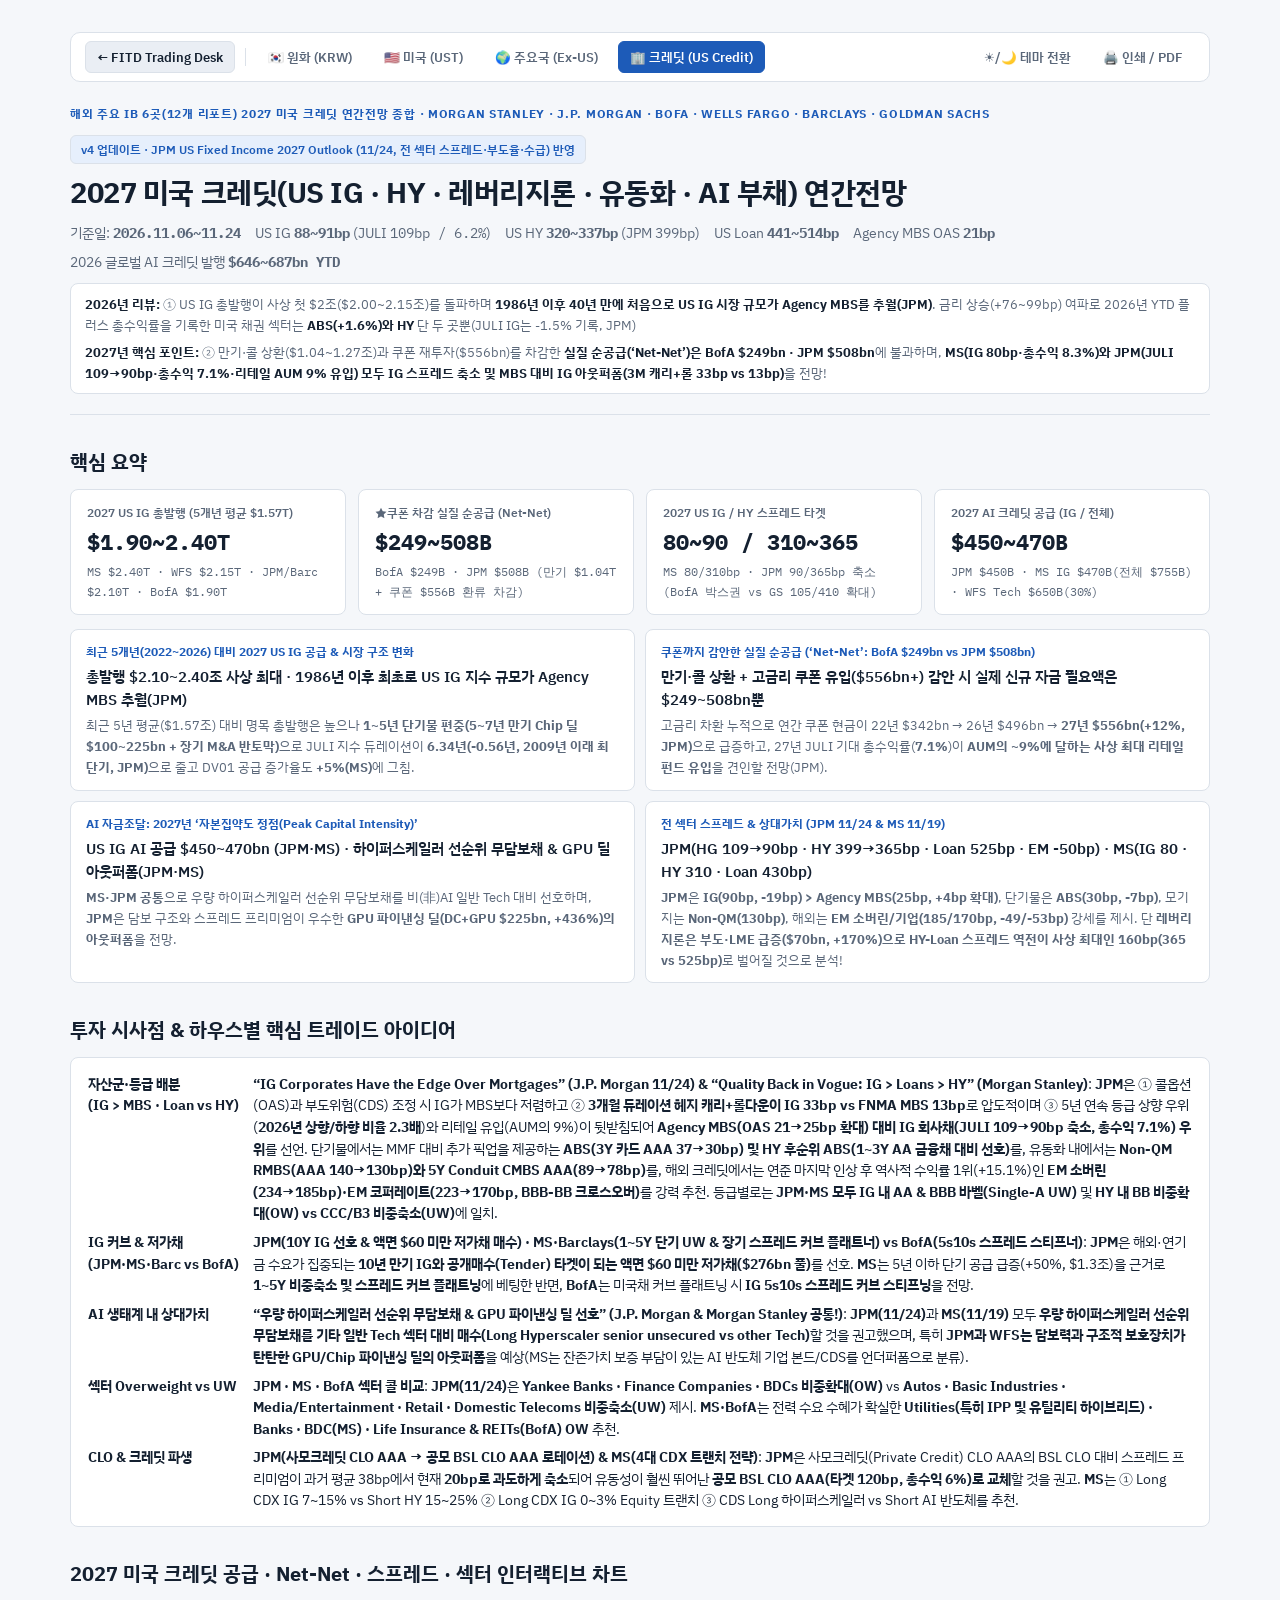
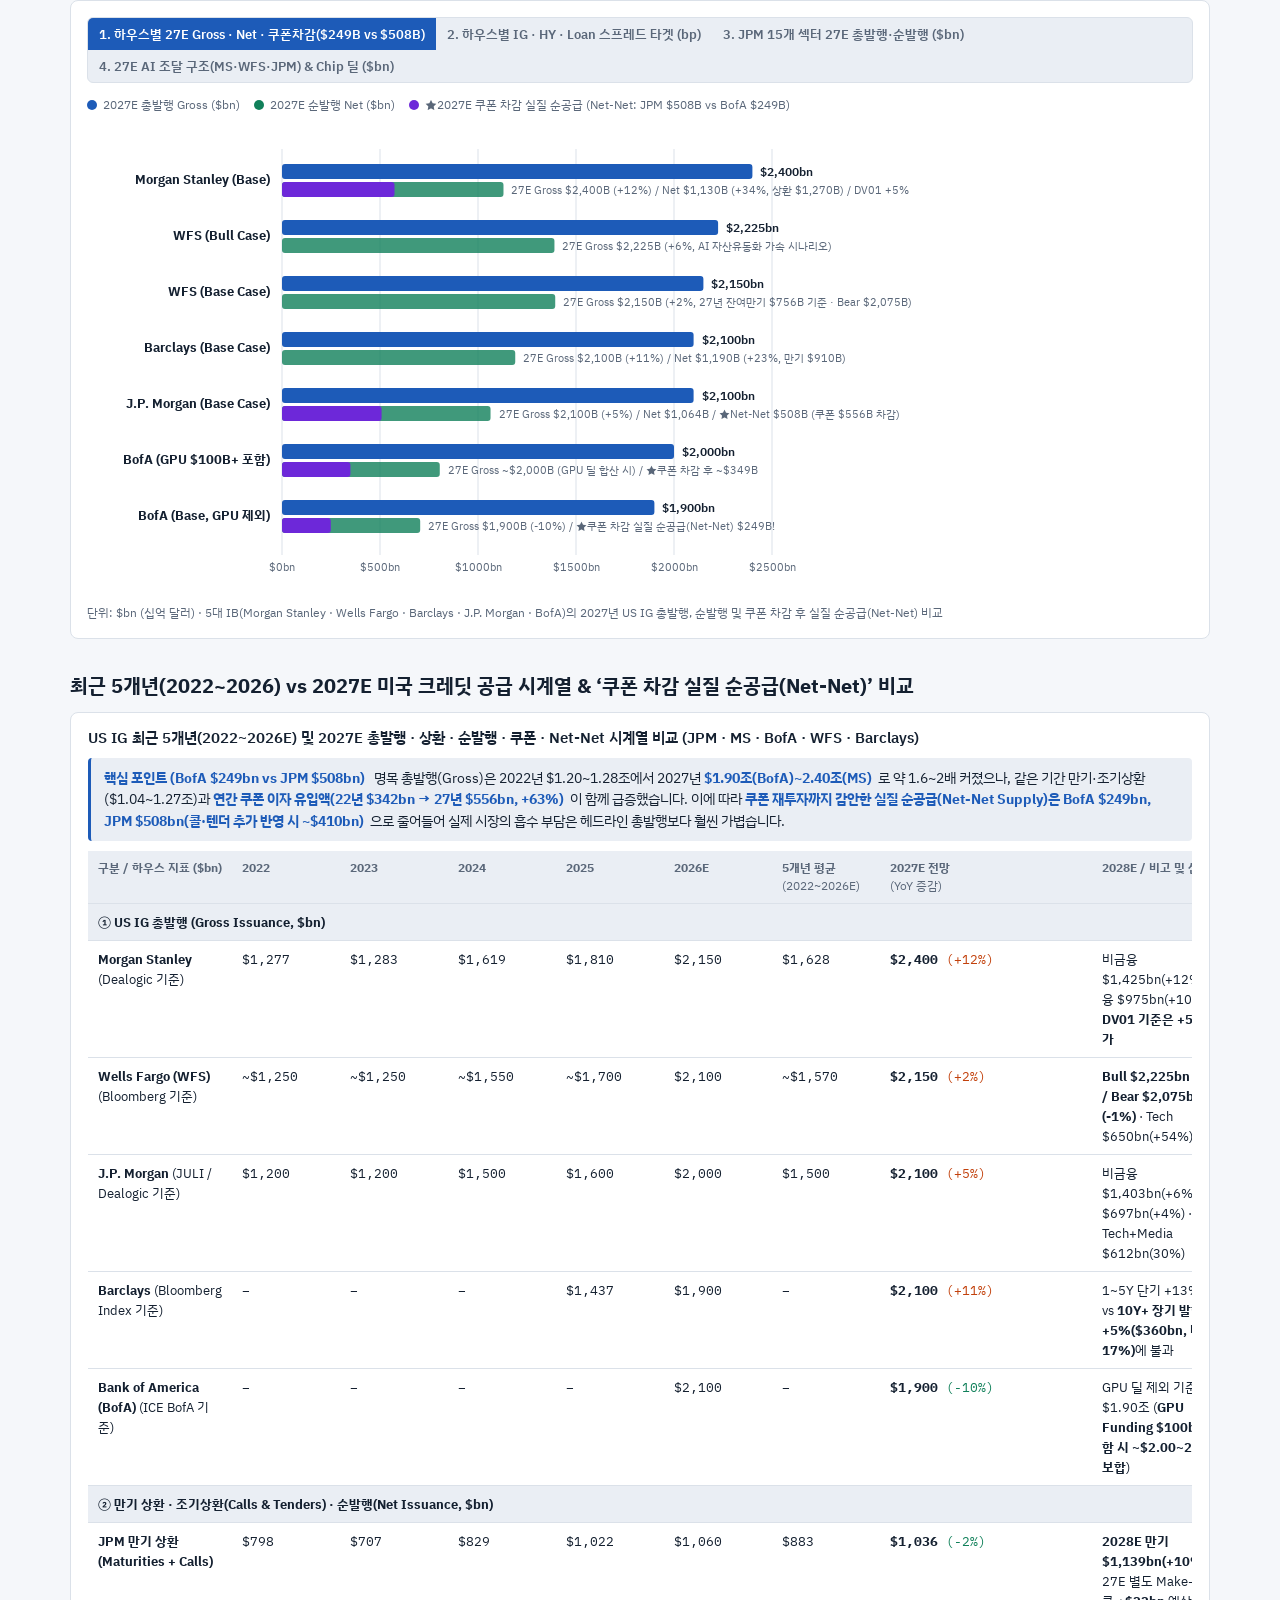
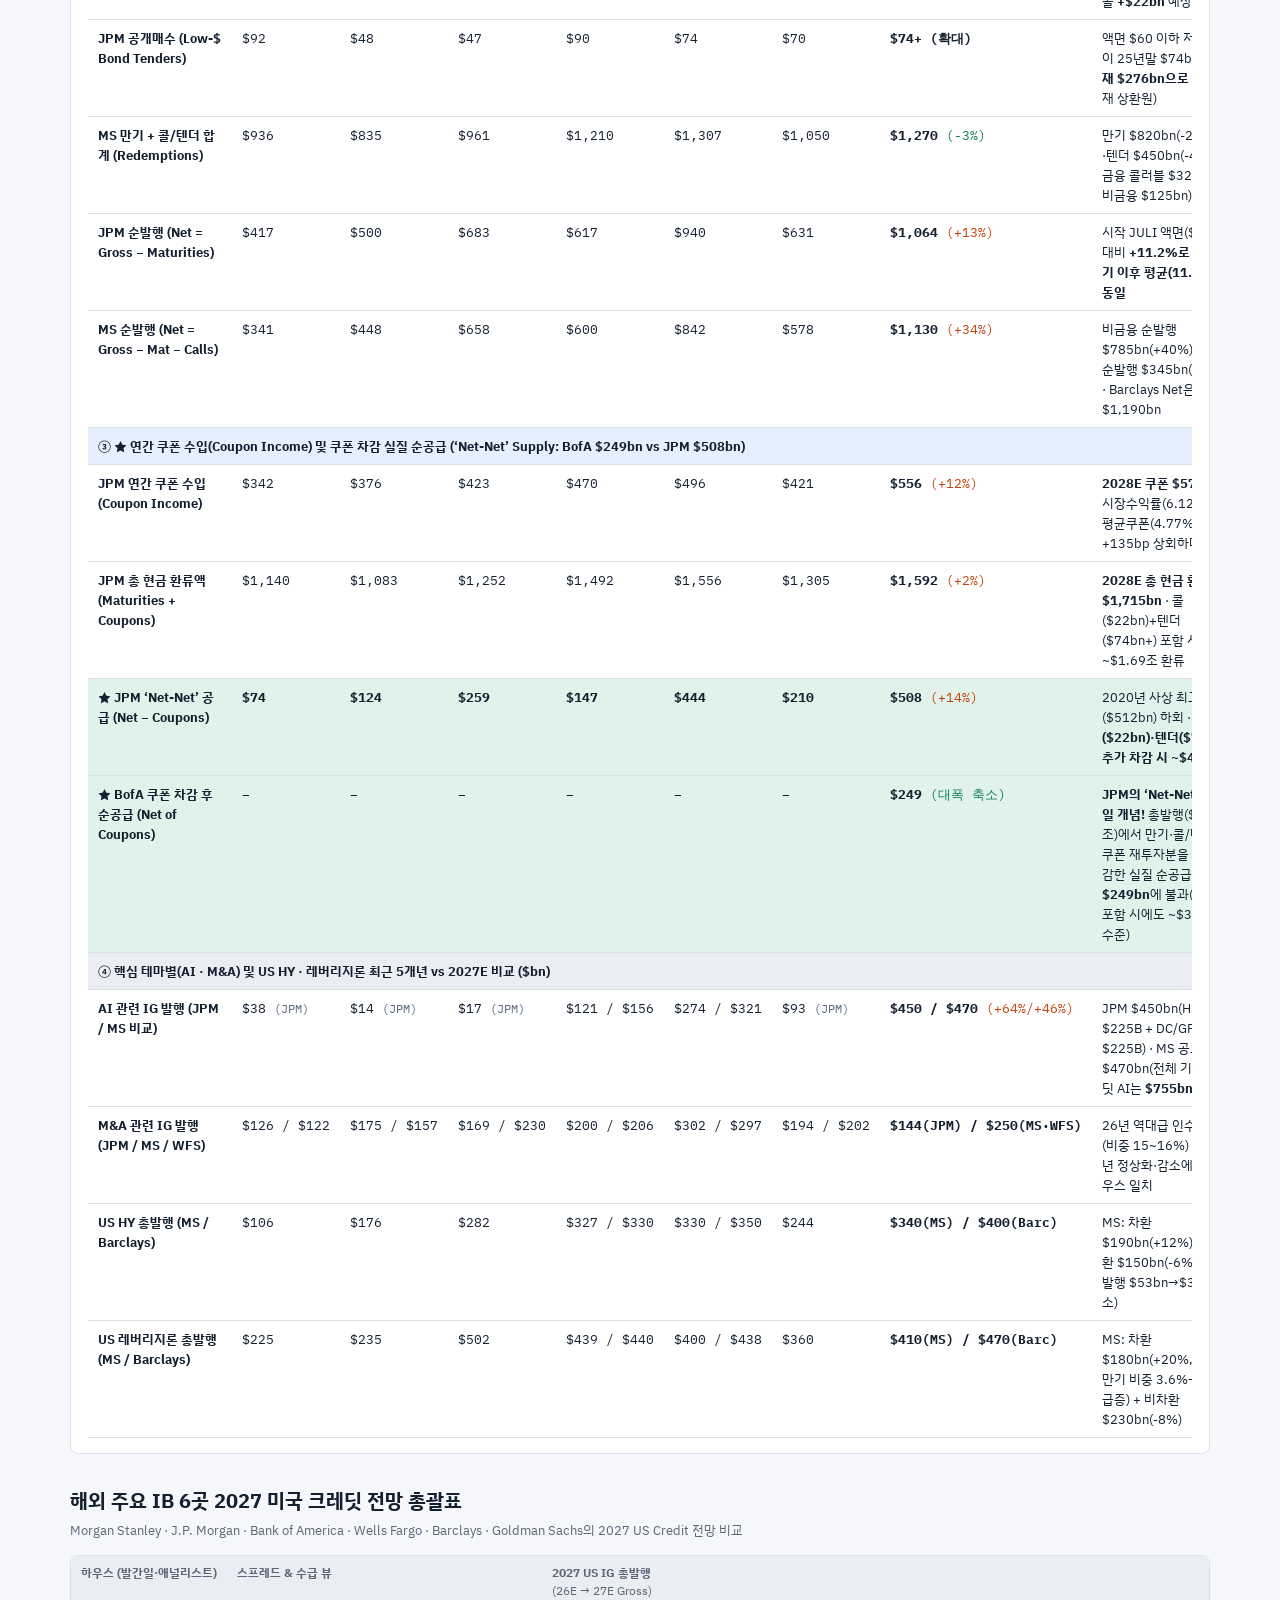
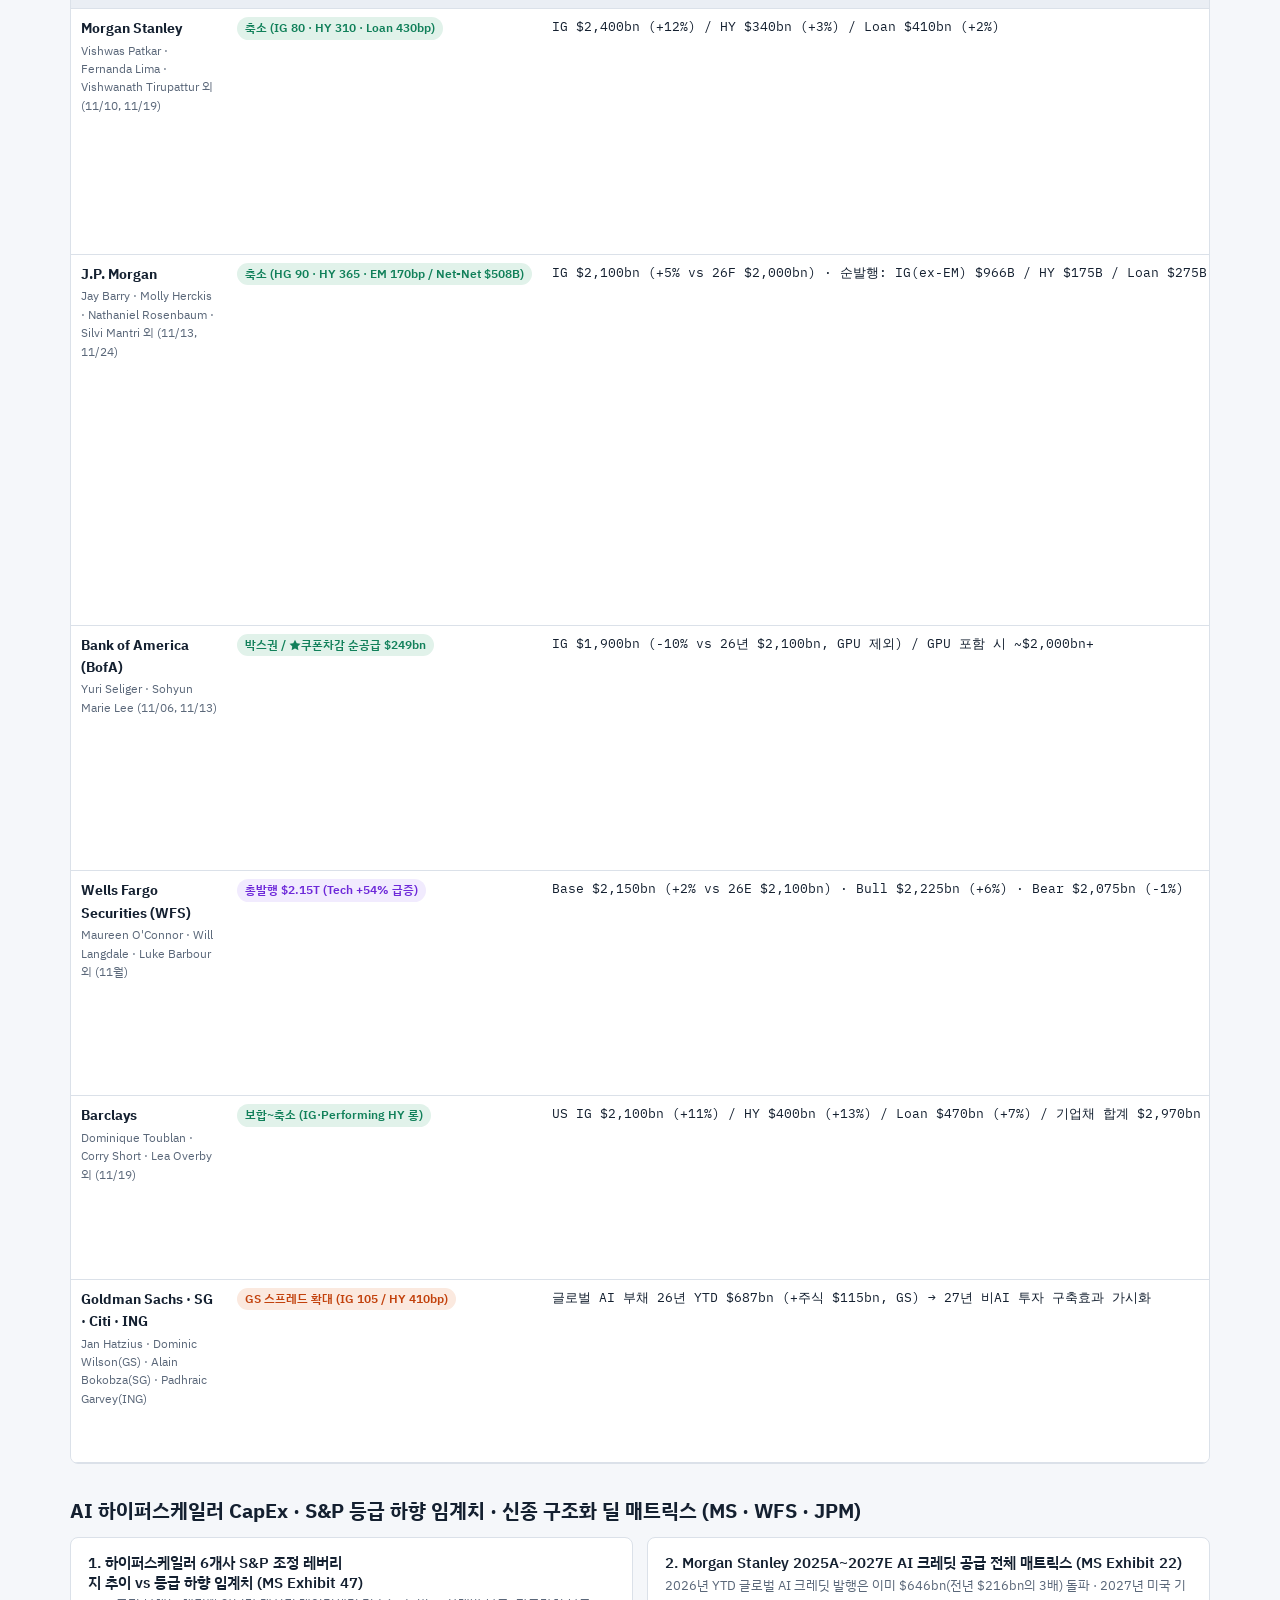
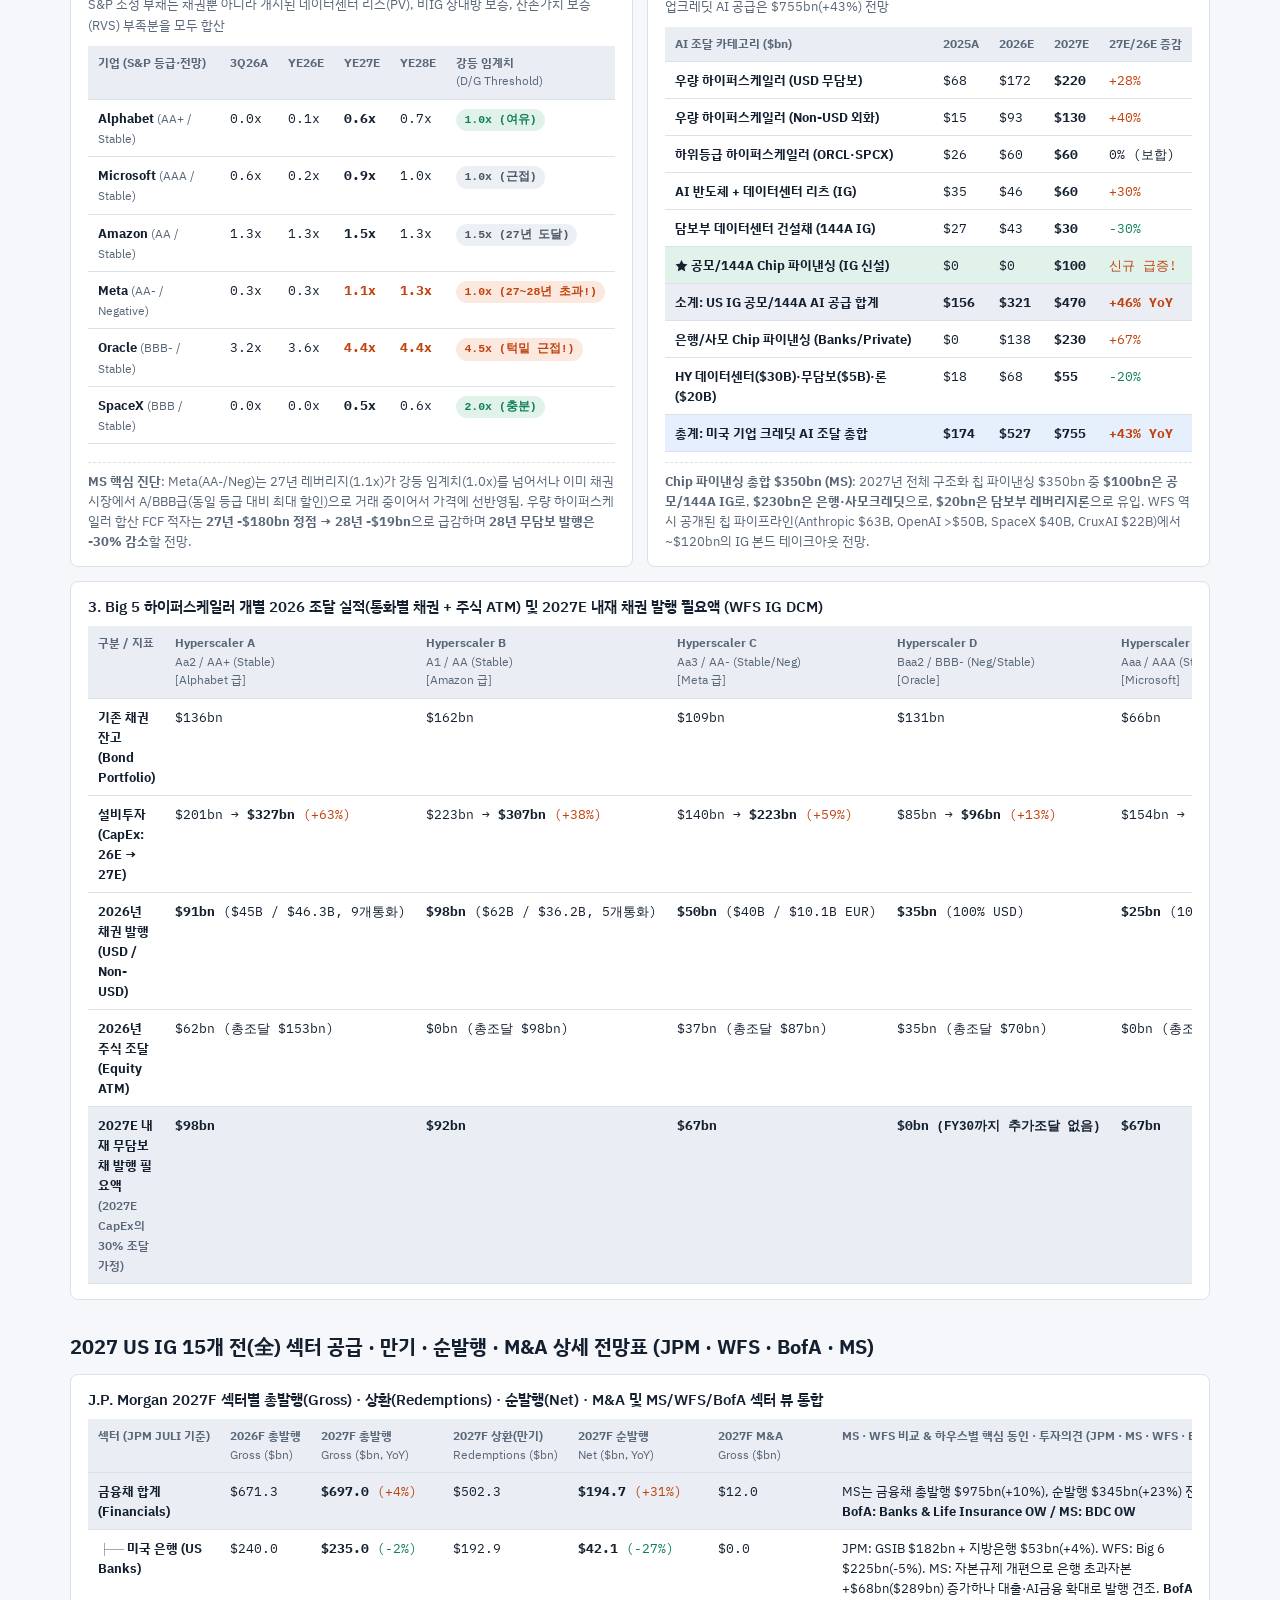
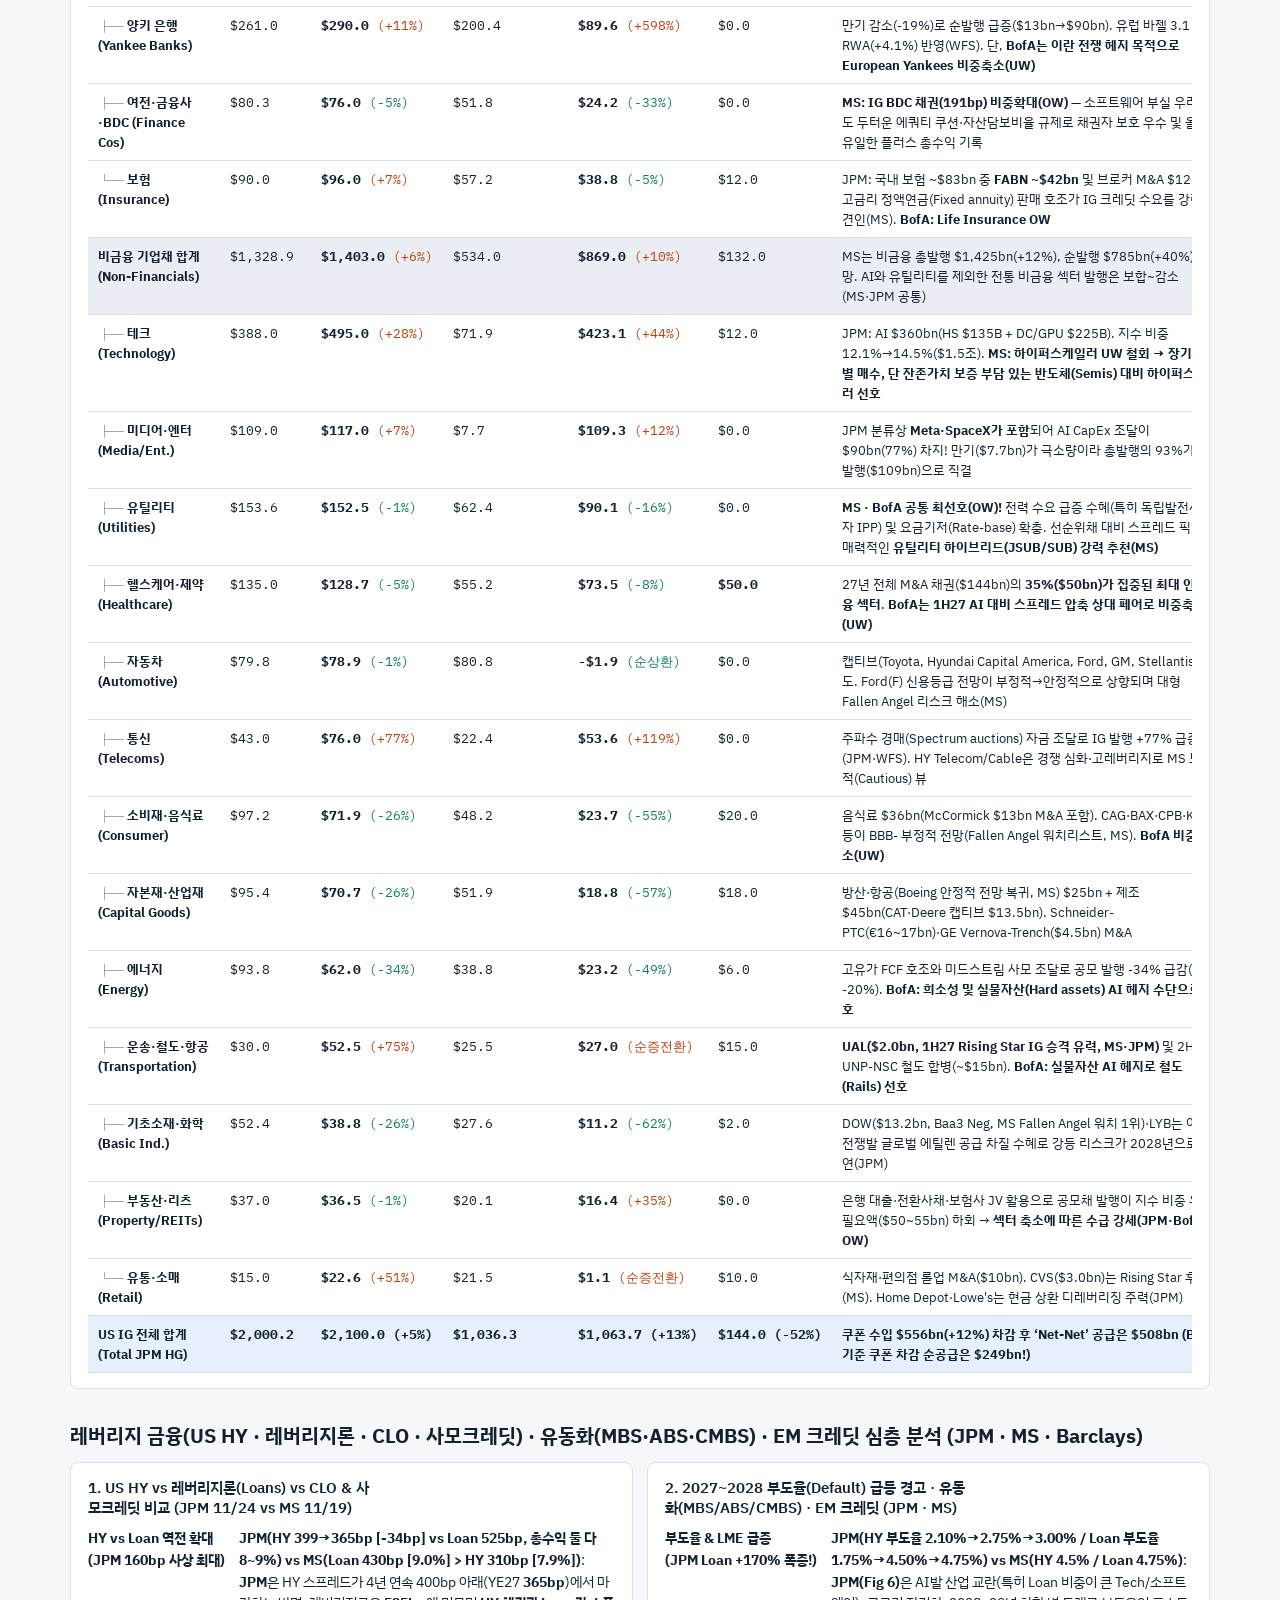
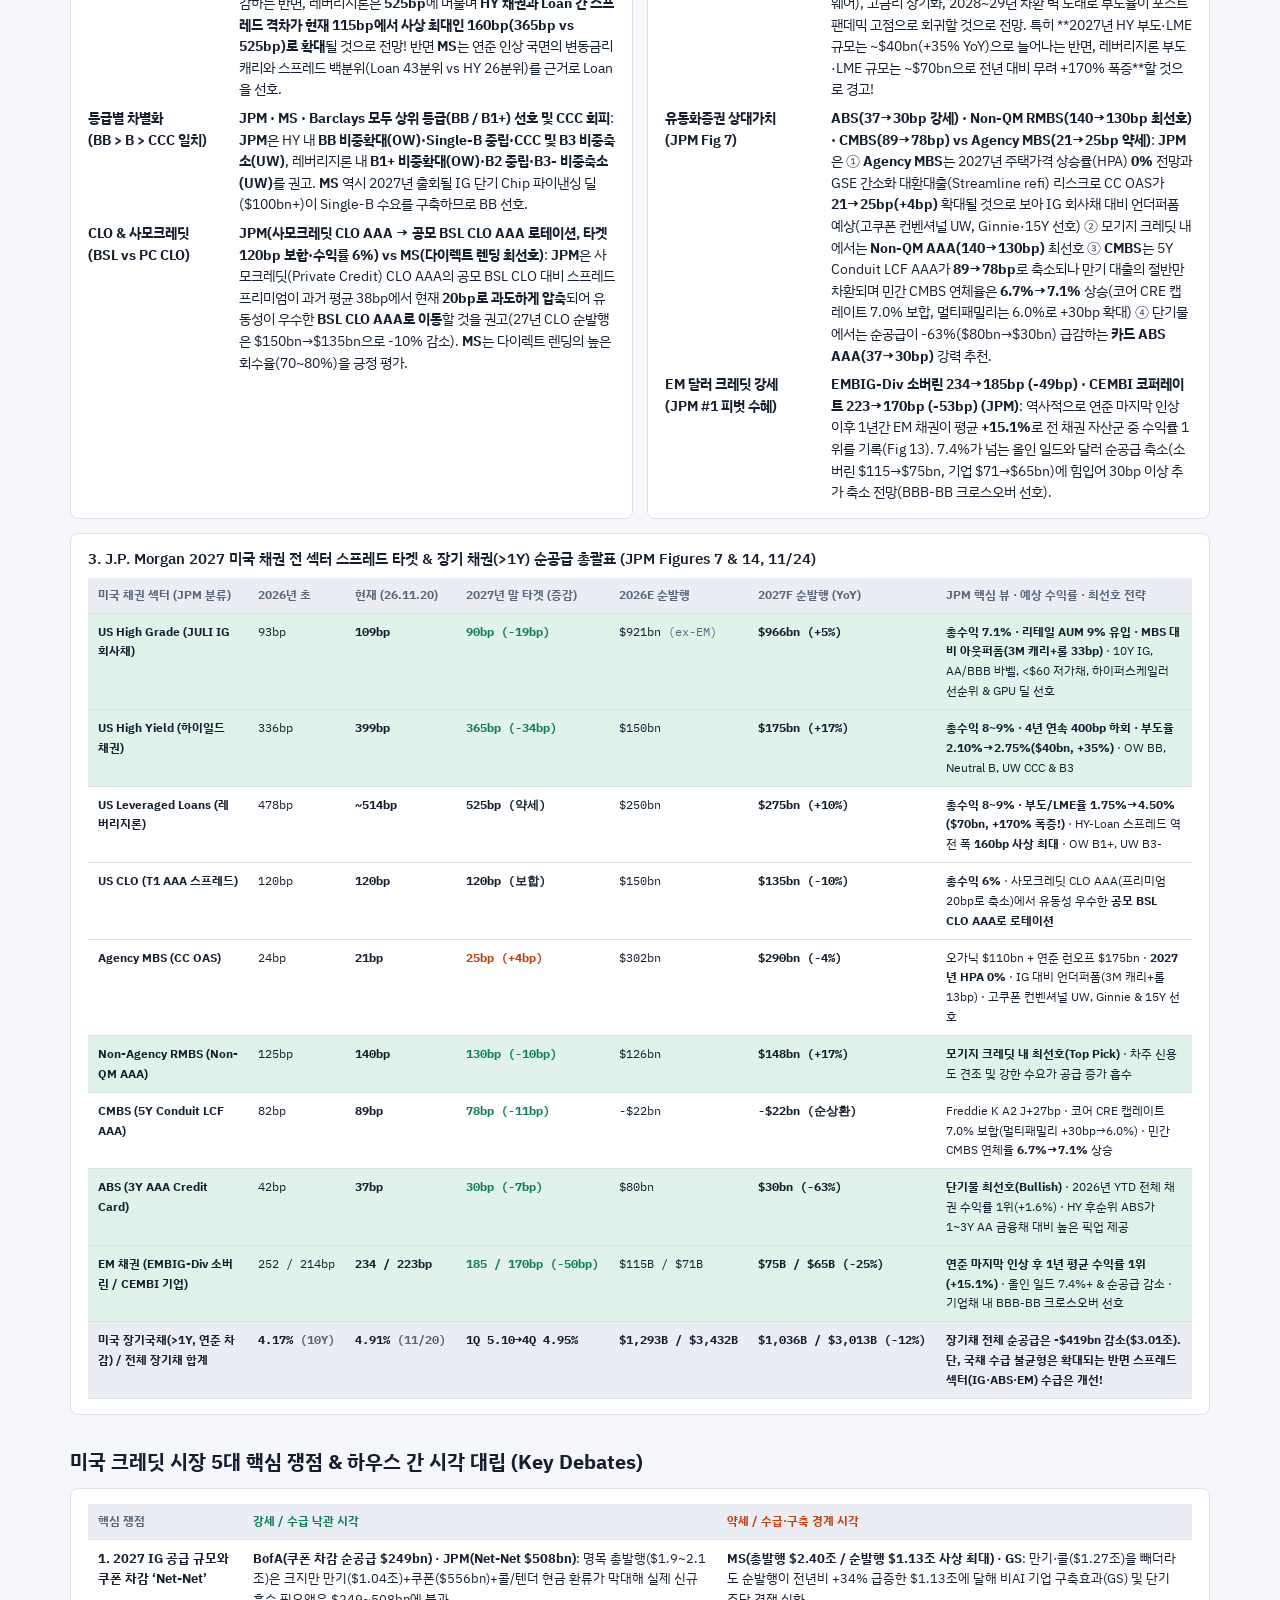
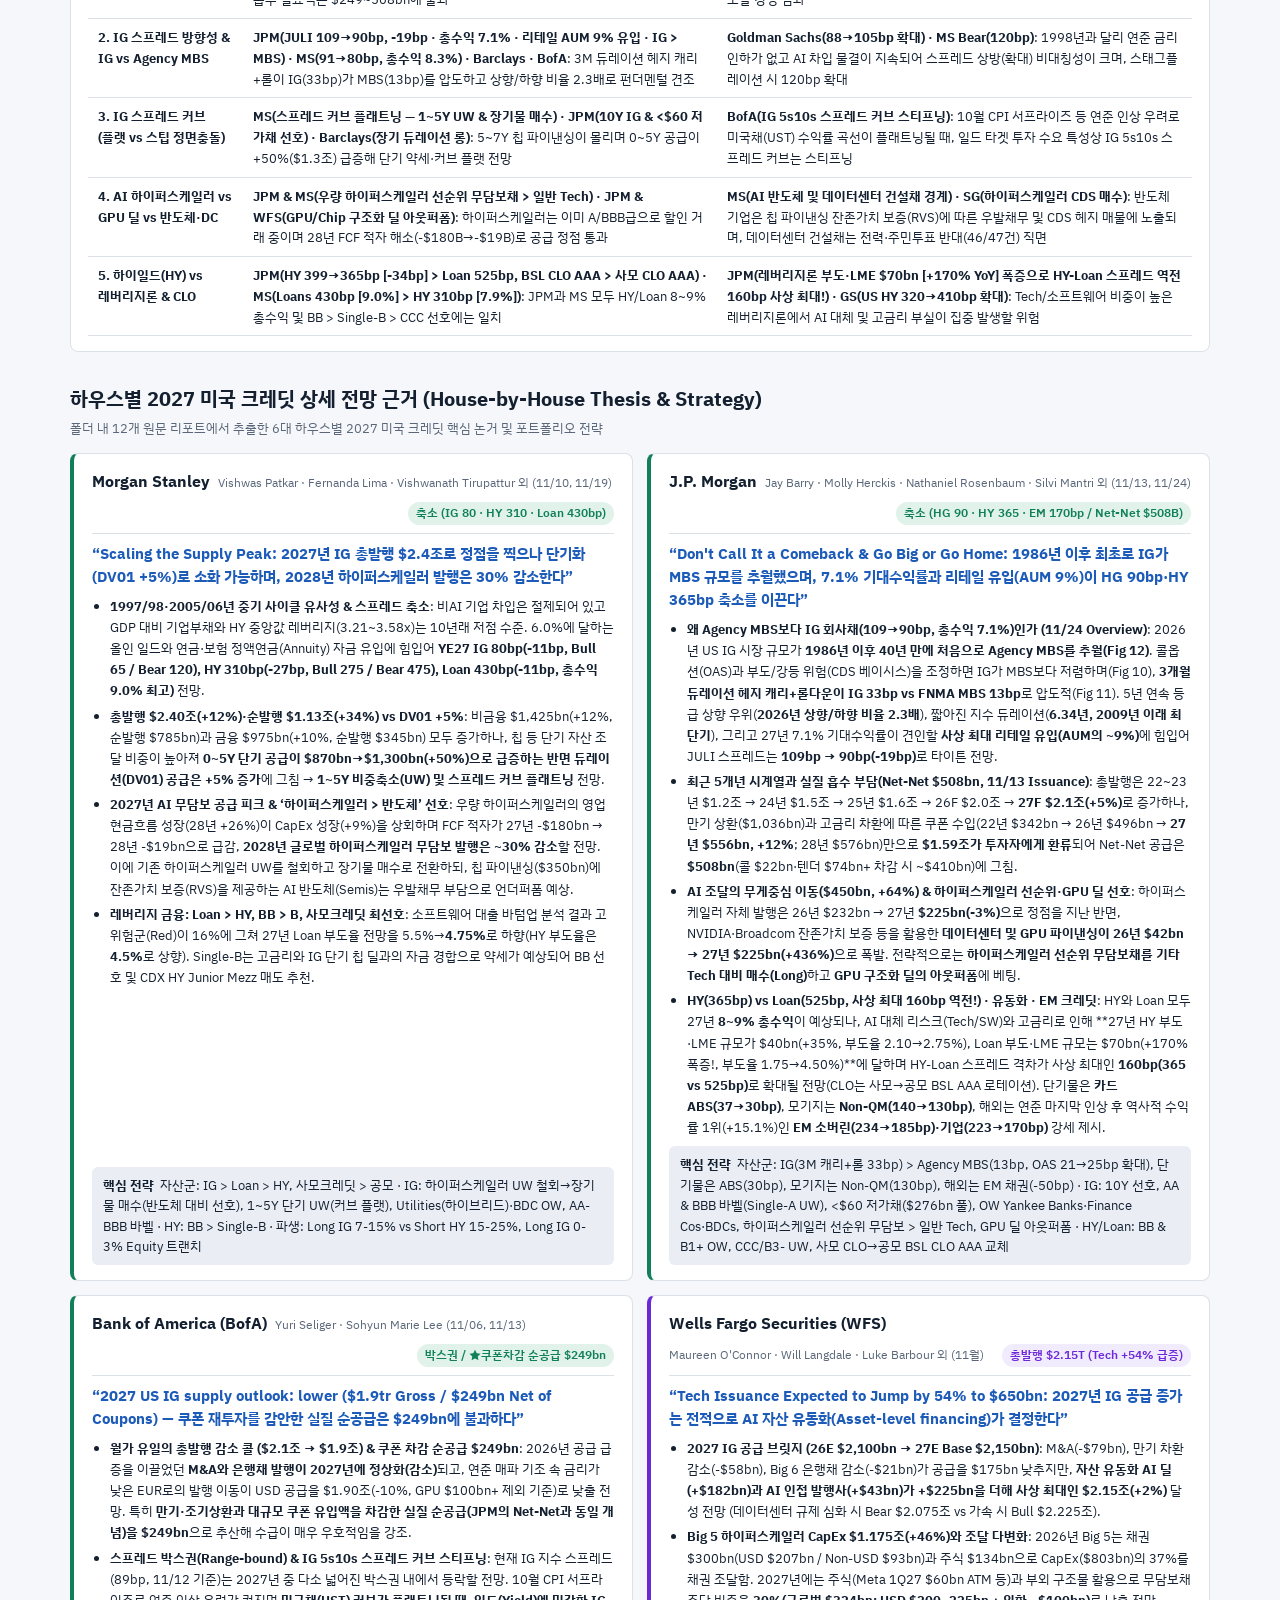
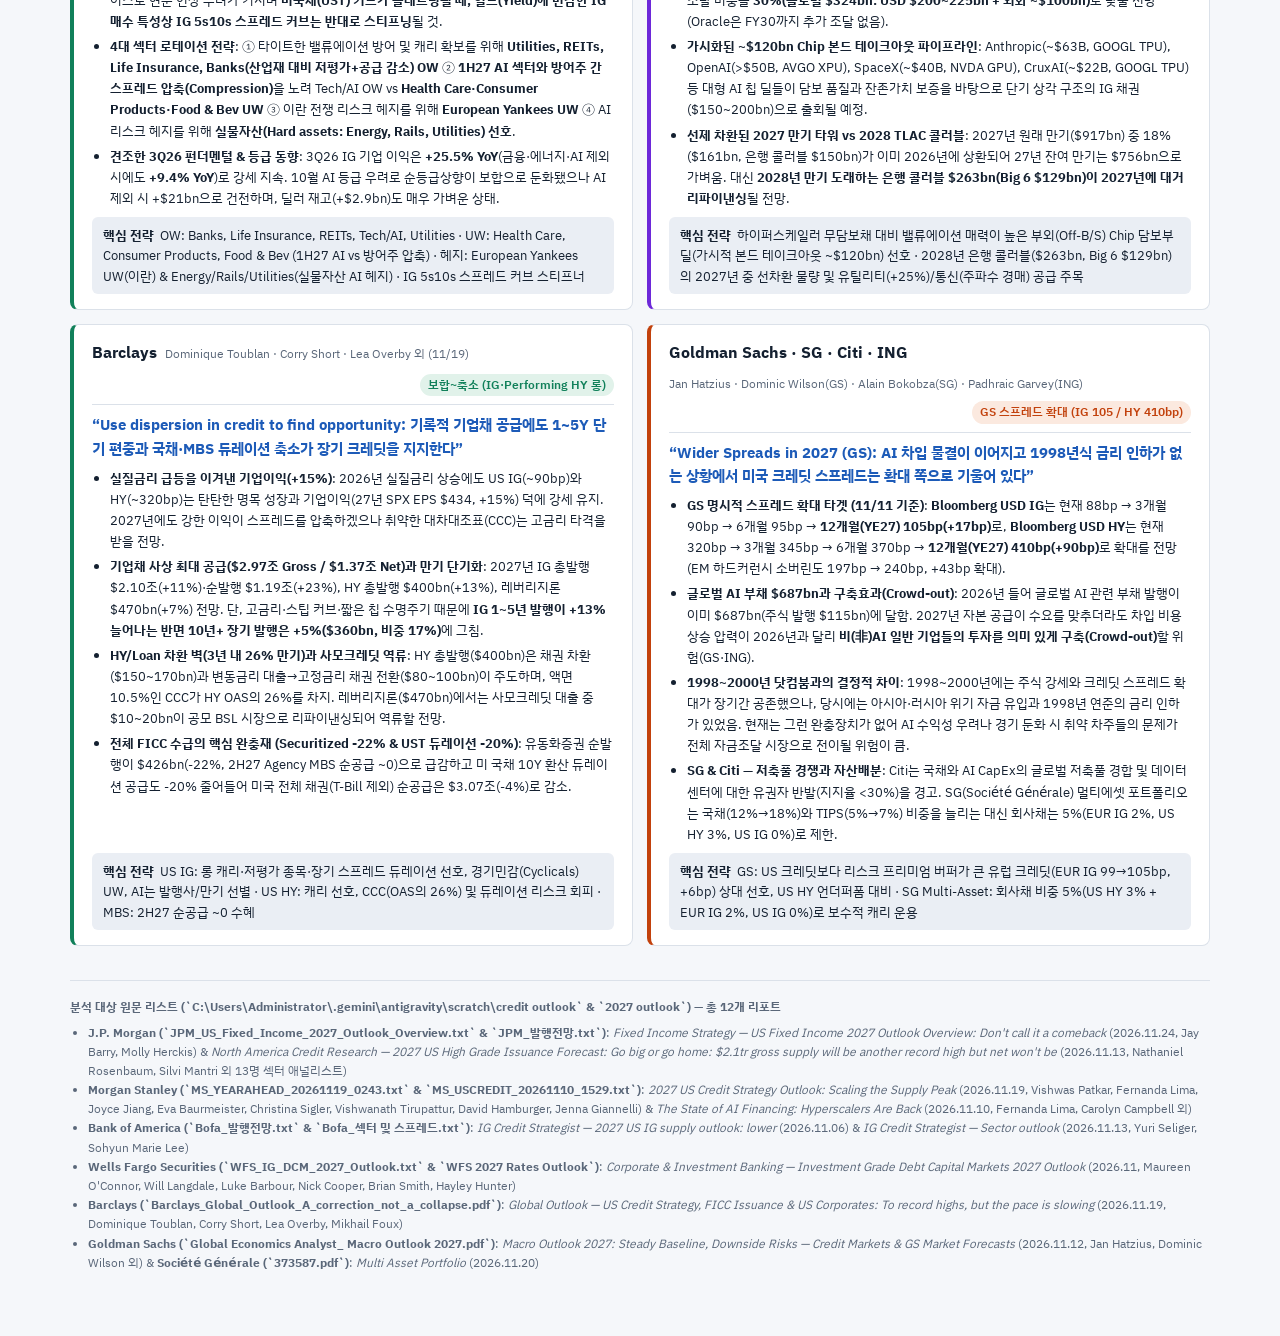
==== commit 17d5414c: "Publish 2027 KRW, UST, Global Ex-US & Credit Outlook pages (2026-11-24 16:53:04 KST)" ====
--- a/credit-2027-outlook.html
+++ b/credit-2027-outlook.html
@@ -1,1465 +1,1581 @@
-<!doctype html>
-<html lang="ko">
-<head>
-<meta charset="utf-8">
-<meta name="viewport" content="width=device-width,initial-scale=1,viewport-fit=cover">
-<title>2027 미국 크레딧(US Credit) 연간전망 종합 (v3)</title>
-<link rel="stylesheet" href="https://fonts.googleapis.com/css2?family=IBM+Plex+Sans+KR:wght@400;500;600;700&family=IBM+Plex+Mono:wght@400;500;600&display=swap">
-<style>
-:root{
-  --bg:#f5f7fa; --surface:#ffffff; --fg:#142030; --muted:#5a6779; --line:#dbe1e9; --soft:#eaeef4;
-  --accent:#1d5bb8; --accent-soft:#e6effc;
-  --bull:#11805a; --bull-soft:#e1f2ea;
-  --bear:#c2410c; --bear-soft:#fbe9df;
-  --neutral:#4b5563; --neutral-soft:#eceff3;
-  --now:#b8860b; --purple:#6d28d9; --purple-soft:#f1ebfe;
-  --teal:#0d9488; --teal-soft:#ccfbf1;
-  --f-body:"IBM Plex Sans KR","Apple SD Gothic Neo","Malgun Gothic",system-ui,sans-serif;
-  --f-mono:"IBM Plex Mono",ui-monospace,"SFMono-Regular",Consolas,monospace;
-}
-@media (prefers-color-scheme: dark){:root:not([data-theme="light"]){
-  --bg:#0f141b; --surface:#161d27; --fg:#e4e9f0; --muted:#97a3b4; --line:#2a3442; --soft:#1d2531;
-  --accent:#6ea2ef; --accent-soft:#192a42;
-  --bull:#4cc596; --bull-soft:#15302a;
-  --bear:#f08a5d; --bear-soft:#3a2219;
-  --neutral:#a1abb9; --neutral-soft:#232b36;
-  --now:#e3b341; --purple:#a78bfa; --purple-soft:#281e46;
-  --teal:#2dd4bf; --teal-soft:#133836;
-  color-scheme:dark;
-}}
-:root[data-theme="dark"]{
-  --bg:#0f141b; --surface:#161d27; --fg:#e4e9f0; --muted:#97a3b4; --line:#2a3442; --soft:#1d2531;
-  --accent:#6ea2ef; --accent-soft:#192a42;
-  --bull:#4cc596; --bull-soft:#15302a;
-  --bear:#f08a5d; --bear-soft:#3a2219;
-  --neutral:#a1abb9; --neutral-soft:#232b36;
-  --now:#e3b341; --purple:#a78bfa; --purple-soft:#281e46;
-  --teal:#2dd4bf; --teal-soft:#133836;
-  color-scheme:dark;
-}
-*{box-sizing:border-box}
-body{
-  margin:0; background:var(--bg); color:var(--fg); font-family:var(--f-body);
-  font-size:14.5px; line-height:1.6;
-  padding-left:max(16px,env(safe-area-inset-left,0px));
-  padding-right:max(16px,env(safe-area-inset-right,0px));
-  padding-block:32px 64px;
-}
-.wrap{max-width:1140px;margin:0 auto;display:flex;flex-direction:column;gap:34px}
-h1,h2,h3,h4{text-wrap:balance;margin:0;line-height:1.3}
-h1{font-size:29px;font-weight:700;letter-spacing:-.015em}
-h2{font-size:19.5px;font-weight:700;display:flex;align-items:center;gap:8px}
-h3{font-size:15px;font-weight:600}
-p{margin:0}
-.eyebrow{font-size:12px;letter-spacing:.06em;color:var(--accent);font-weight:700;text-transform:uppercase}
-.num{font-family:var(--f-mono);font-variant-numeric:tabular-nums}
-
-header{display:flex;flex-direction:column;gap:10px;border-bottom:1px solid var(--line);padding-bottom:20px}
-.hdr-top{display:flex;justify-content:space-between;align-items:flex-start;gap:12px;flex-wrap:wrap}
-.badge-draft{font-size:12px;font-weight:600;background:var(--accent-soft);color:var(--accent);padding:4px 10px;border-radius:6px;border:1px solid var(--line)}
-header .meta{color:var(--muted);font-size:13.5px;display:flex;flex-wrap:wrap;gap:6px 14px;align-items:center}
-header .context-bar{background:var(--surface);border:1px solid var(--line);border-radius:8px;padding:10px 14px;font-size:13px;color:var(--muted);display:flex;flex-wrap:wrap;gap:6px 18px}
-header .context-bar b{color:var(--fg)}
-
-section{display:flex;flex-direction:column;gap:14px}
-.sec-sub{font-size:13px;color:var(--muted);margin-top:-8px}
-
-.kpis{display:grid;grid-template-columns:repeat(4,minmax(0,1fr));gap:12px}
-.kpi{background:var(--surface);border:1px solid var(--line);border-radius:8px;padding:13px 16px;display:flex;flex-direction:column;gap:3px}
-.kpi .k{font-size:12px;color:var(--muted);font-weight:600}
-.kpi .v{font-family:var(--f-mono);font-size:21.5px;font-weight:700}
-.kpi .d{font-size:12px;font-family:var(--f-mono);color:var(--muted)}
-.up{color:var(--bear)} .dn{color:var(--bull)}
-@media (max-width:780px){.kpis{grid-template-columns:repeat(2,minmax(0,1fr))}}
-
-.keys{display:grid;grid-template-columns:repeat(2,minmax(0,1fr));gap:10px;margin:0;padding:0;list-style:none}
-@media (max-width:780px){.keys{grid-template-columns:1fr}}
-.keys li{background:var(--surface);border:1px solid var(--line);border-radius:8px;padding:12px 15px;display:flex;flex-direction:column;gap:4px;min-width:0}
-.keys .t{font-size:12px;color:var(--accent);font-weight:700}
-.keys .b{font-weight:600;font-size:14.5px}
-.keys .desc{font-size:13px;color:var(--muted)}
-
-.chartcard{background:var(--surface);border:1px solid var(--line);border-radius:8px;padding:16px;display:flex;flex-direction:column;gap:12px}
-.toolbar{display:flex;flex-wrap:wrap;gap:12px;align-items:center;justify-content:space-between}
-.seg{display:inline-flex;border:1px solid var(--line);border-radius:6px;overflow:hidden;background:var(--soft);flex-wrap:wrap}
-.seg button{font:inherit;font-size:12.5px;font-weight:600;border:0;background:transparent;color:var(--muted);padding:6px 11px;cursor:pointer;transition:all .15s}
-.seg button[aria-pressed="true"]{background:var(--accent);color:#fff}
-.seg button:focus-visible{outline:2px solid var(--accent);outline-offset:-2px}
-.legend{display:flex;flex-wrap:wrap;gap:14px;font-size:12px;color:var(--muted)}
-.legend span{display:inline-flex;align-items:center;gap:6px}
-.sw{display:inline-block;width:10px;height:10px;border-radius:50%}
-.scroll{overflow-x:auto}
-svg text{font-family:var(--f-body)}
-.note{font-size:12px;color:var(--muted)}
-
-table{border-collapse:collapse;width:100%;min-width:880px;font-size:13px}
-th,td{text-align:left;padding:8px 10px;border-bottom:1px solid var(--line);vertical-align:top}
-th{font-size:11.5px;color:var(--muted);font-weight:700;background:var(--soft);position:sticky;top:0;white-space:nowrap}
-td.n{font-family:var(--f-mono);font-variant-numeric:tabular-nums;white-space:nowrap}
-td .who{font-weight:700;font-size:14px}
-td .an{display:block;font-size:11.5px;color:var(--muted);margin-top:2px}
-.tablebox{background:var(--surface);border:1px solid var(--line);border-radius:8px;overflow-x:auto}
-
-.pill{display:inline-block;font-size:11.5px;font-weight:600;padding:2px 8px;border-radius:999px;white-space:nowrap}
-.pill.bull{background:var(--bull-soft);color:var(--bull)}
-.pill.bear{background:var(--bear-soft);color:var(--bear)}
-.pill.neu{background:var(--neutral-soft);color:var(--neutral)}
-.pill.mix{background:var(--purple-soft);color:var(--purple)}
-
-.grid3{display:grid;grid-template-columns:repeat(3,minmax(0,1fr));gap:14px}
-.grid2{display:grid;grid-template-columns:repeat(2,minmax(0,1fr));gap:14px}
-@media (max-width:900px){.grid3,.grid2{grid-template-columns:1fr}}
-.panel{background:var(--surface);border:1px solid var(--line);border-radius:8px;padding:15px 17px;display:flex;flex-direction:column;gap:10px;min-width:0}
-.panel ul{margin:0;padding-left:18px;display:flex;flex-direction:column;gap:5px;font-size:13.5px}
-.panel .sub{font-size:12.5px;color:var(--muted);border-top:1px dashed var(--line);padding-top:8px;margin-top:auto}
-.split{display:flex;flex-direction:column;gap:8px}
-.split .row{display:flex;gap:8px;align-items:center;flex-wrap:wrap}
-.split .lab{font-size:12px;font-weight:700;min-width:92px;font-family:var(--f-mono)}
-.chips{display:flex;flex-wrap:wrap;gap:6px}
-.chip{font-size:12px;border:1px solid var(--line);border-radius:5px;padding:2px 8px;background:var(--soft);font-weight:500}
-.chip .num{color:var(--muted);margin-left:4px;font-size:11.5px}
-
-dl.kv{margin:0;display:grid;grid-template-columns:auto 1fr;gap:7px 14px;font-size:13.5px}
-dl.kv dt{font-weight:700;white-space:nowrap;color:var(--fg)}
-dl.kv dd{margin:0;min-width:0;color:var(--fg)}
-
-table.dt{min-width:680px;font-size:13px}
-table.dt td:first-child{font-weight:700;white-space:nowrap;width:14%}
-table.dt th.pos{color:var(--bull)} table.dt th.neg{color:var(--bear)}
-table.dt td:nth-child(2),table.dt td:nth-child(3){width:43%}
-.consensus{font-size:13.5px;background:var(--soft);border-left:3px solid var(--accent);border-radius:4px;padding:9px 13px}
-.consensus b{margin-right:6px;color:var(--accent)}
-
-.whygrid{display:grid;grid-template-columns:repeat(2,minmax(0,1fr));gap:14px}
-@media (max-width:900px){.whygrid{grid-template-columns:1fr}}
-.why{background:var(--surface);border:1px solid var(--line);border-left:4px solid var(--neutral);border-radius:8px;padding:15px 18px;display:flex;flex-direction:column;gap:8px;min-width:0}
-.why.bull{border-left-color:var(--bull)}
-.why.bear{border-left-color:var(--bear)}
-.why.mix{border-left-color:var(--purple)}
-.why .hd{display:flex;align-items:baseline;gap:8px;flex-wrap:wrap;border-bottom:1px solid var(--line);padding-bottom:8px}
-.why .hd .who{font-weight:700;font-size:16px}
-.why .hd .an{font-size:12px;color:var(--muted)}
-.why .hd .pill{margin-left:auto}
-.why .v{font-weight:700;font-size:14.5px;color:var(--accent)}
-.why ul{margin:0;padding-left:18px;font-size:13.2px;display:flex;flex-direction:column;gap:4px}
-.why .s{font-size:12.8px;background:var(--soft);padding:8px 11px;border-radius:6px;margin-top:auto}
-.why .s b{color:var(--fg);font-weight:700;margin-right:6px}
-
-.notes{font-size:12px;color:var(--muted);display:flex;flex-direction:column;gap:6px;border-top:1px solid var(--line);padding-top:16px}
-.notes ul{margin:0;padding-left:18px}
-
-.desk-nav{display:flex;align-items:center;justify-content:space-between;gap:12px;flex-wrap:wrap;background:var(--surface);border:1px solid var(--line);border-radius:10px;padding:8px 14px;margin-bottom:-12px}
-.desk-nav .nav-left,.desk-nav .nav-right{display:flex;align-items:center;gap:8px;flex-wrap:wrap}
-.desk-nav a,.desk-nav button{font:inherit;font-size:12.5px;font-weight:600;color:var(--muted);text-decoration:none;padding:5px 11px;border-radius:6px;border:1px solid transparent;background:transparent;cursor:pointer;transition:all .15s}
-.desk-nav a:hover,.desk-nav button:hover{background:var(--soft);color:var(--fg)}
-.desk-nav a.back{color:var(--fg);border-color:var(--line);background:var(--soft)}
-.desk-nav a.active{background:var(--accent);color:#fff;border-color:var(--accent)}
-.desk-nav .sep{width:1px;height:18px;background:var(--line);margin:0 2px}
-
-.print-only{display:none}
-@page{size:A4;margin:10mm}
-@media print{
-  *{-webkit-print-color-adjust:exact;print-color-adjust:exact}
-  :root{--bg:#ffffff}
-  body{font-size:10.5px;padding:0;background:#ffffff}
-  .wrap{gap:16px;max-width:none}
-  h1{font-size:22px} h2{font-size:15px}
-  h2{break-after:avoid}
-  .seg,.desk-nav{display:none}
-  .print-only{display:block}
-  svg{width:100%;height:auto}
-  .scroll,.tablebox{overflow:visible}
-  table{min-width:0;font-size:9px}
-  th,td{padding:4px 5px}
-  th{position:static}
-  .kpi,.panel,.keys li,tr,.why{break-inside:avoid}
-  .chart-sec,.supply-sec,.why-sec{break-before:page}
-}
-</style>
-<script>
-(function(){
-  try {
-    var saved = localStorage.getItem('fitd-theme');
-    if (saved === 'dark' || saved === 'slate') document.documentElement.setAttribute('data-theme', 'dark');
-    else if (saved === 'light') document.documentElement.setAttribute('data-theme', 'light');
-  } catch (e) {}
-})();
-function toggleOutlookTheme() {
-  var cur = document.documentElement.getAttribute('data-theme');
-  var isDark = cur === 'dark' || (!cur && window.matchMedia('(prefers-color-scheme: dark)').matches);
-  var next = isDark ? 'light' : 'dark';
-  document.documentElement.setAttribute('data-theme', next);
-  try { localStorage.setItem('fitd-theme', next); } catch (e) {}
-}
-</script>
-</head>
-<body>
-<div class="wrap">
-
-<nav class="desk-nav" aria-label="FITD 데스크 및 연간전망 내비게이션">
-  <div class="nav-left">
-    <a href="./index.html#rv" class="back">← FITD Trading Desk</a>
-    <span class="sep"></span>
-    <a href="./krw-2027-outlook.html">원화 (KRW)</a>
-    <a href="./ust-2027-outlook.html">미국 (UST)</a>
-    <a href="./global-2027-outlook.html">주요국 (Ex-US)</a>
-    <a href="./credit-2027-outlook.html" class="active">크레딧 (US Credit)</a>
-  </div>
-  <div class="nav-right">
-    <button type="button" onclick="toggleOutlookTheme()">테마 전환</button>
-    <button type="button" onclick="window.print()">인쇄 / PDF</button>
-  </div>
-</nav>
-
-<header>
-  <div class="hdr-top">
-    <span class="eyebrow">해외 주요 IB 6곳(11개 리포트) 2027 미국 크레딧 연간전망 종합 · Morgan Stanley · J.P. Morgan · BofA · Wells Fargo · Barclays · Goldman Sachs</span>
-    <span class="badge-draft">v3 업데이트 · MS 크레딧 전망 &amp; 5개년 공급·쿠폰 차감(Net-Net) 반영 완료</span>
-  </div>
-  <h1>2027 미국 크레딧(US IG · HY · 레버리지론 · AI 부채) 연간전망</h1>
-  <div class="meta">
-    <span>기준일: <b class="num">2026.11.06~11.19</b></span>
-    <span>US IG OAS <b class="num">88~91bp</b> (수익률 <span class="num">6.0~6.12%</span>)</span>
-    <span>US HY OAS <b class="num">320~337bp</b> (수익률 <span class="num">8.5%</span>)</span>
-    <span>US Loan Spread <b class="num">441bp</b> (수익률 <span class="num">8.6%</span>)</span>
-    <span>2026 글로벌 AI 크레딧 발행 <b class="num">$646bn YTD</b> (MS 집계, 전년비 <span class="num">3.0배</span>)</span>
-  </div>
-  <div class="context-bar">
-    <span><b>2026년 리뷰 (최근 5개년 최대 기록):</b> ① US IG 총발행이 22~23년 $1.2~1.28조 → 24년 $1.5~1.62조 → 25년 $1.6~1.81조 → <b>26년 $2.00~2.15조</b>로 사상 첫 $2조 돌파. 그럼에도 IG 현물 스프레드는 20년래 가장 좁은 박스권에서 견조하게 유지(MS)</span>
-    <span><b>2027년 핵심 포인트:</b> ② 명목 총발행은 <b>$1.90조(BofA)~2.40조(MS)</b>로 거대하나, <b>만기·콜 상환($1.04~1.27조)과 연간 쿠폰 재투자($556bn+)를 차감한 실질 순공급(‘Net-Net’)은 BofA $249bn · JPM $508bn</b>에 불과하며 공급 듀레이션(DV01 +5%, MS)도 단기화</span>
-  </div>
-</header>
-
-<section>
-  <h2>핵심 요약</h2>
-  <div class="kpis" id="kpis"></div>
-  <ul class="keys">
-    <li>
-      <span class="t">최근 5개년(2022~2026) 대비 2027 US IG 공급</span>
-      <span class="b">총발행 $2.10~2.40조 사상 최대 (MS $2.40T · WFS $2.15T · JPM/Barc $2.10T vs BofA $1.90T)</span>
-      <span class="desc">최근 5년 평균($1.57조, MS 기준) 대비 2027년 명목 총발행은 크게 높으나, <b>1~5년 단기물 편중(5~7년 만기 Chip 딜 $100~225bn 부상 + 장기 M&amp;A 둔화)</b>으로 인해 <b>듀레이션 환산(DV01) 공급 증가율은 +5%</b>(26년 +17% 대비 급감, MS)에 그침.</span>
-    </li>
-    <li>
-      <span class="t">쿠폰까지 감안한 실질 순공급 (‘Net-Net’: BofA $249bn vs JPM $508bn)</span>
-      <span class="b">만기·콜 상환 + 고금리 쿠폰 유입($556bn+) 감안 시 실제 신규 자금 필요액은 $249~508bn뿐</span>
-      <span class="desc">고금리 차환 누적으로 투자자가 받는 연간 쿠폰 현금이 22년 $342bn → 26년 $496bn → <b>27년 $556bn(+12%, JPM)</b>으로 급증. 총발행에서 상환과 쿠폰 재투자분을 모두 뺀 실질 순공급(Net-Net)은 <b>BofA $249bn</b>(총발행 $1.9T 및 콜/텐더 반영 기준), <b>JPM $508bn</b>(콜 $22bn·텐더 $74bn+ 추가 차감 시 ~$410bn)으로 시장이 충분히 소화 가능한 수준.</span>
-    </li>
-    <li>
-      <span class="t">AI 자금조달: 2027년 ‘자본집약도 정점(Peak Capital Intensity)’</span>
-      <span class="b">US IG AI 공급 $450~470bn (MS·JPM) · 2028년 하이퍼스케일러 무담보 발행 -30% 감소 전망(MS)</span>
-      <span class="desc"><b>MS</b>는 우량 하이퍼스케일러의 영업현금흐름 증가율(28년 +26%)이 CapEx 증가율(+9%)을 압도하며 합산 FCF 적자가 <b>27년 -$180bn → 28년 -$19bn</b>으로 축소돼 <b>2027년이 하이퍼스케일러 무담보 발행의 피크(글로벌 $410bn → 28년 -30% 감소)</b>가 될 것으로 전망. 이에 따라 하이퍼스케일러 비중축소(UW)를 철회하고 장기물 선별 매수로 선회!</span>
-    </li>
-    <li>
-      <span class="t">스프레드 &amp; 자산군 선호도</span>
-      <span class="b">MS(IG 80bp·HY 310bp·Loan 430bp 축소, IG &gt; Loan &gt; HY) · BofA(박스권) · Barc(축소) vs GS(확대)</span>
-      <span class="desc"><b>MS</b>는 1997/98년·2005/06년 중기 확장기 유사성을 근거로 <b>YE27 IG 80bp(-11bp, 총수익 8.3%)·Loan 430bp(총수익 9.0%)·HY 310bp(총수익 7.9%, BB&gt;B)</b> 강세를 전망. <b>BofA</b>는 넓은 박스권 횡보, <b>Barclays</b>는 보합~축소를 본 반면, <b>GS</b>만 IG 105bp(+17bp)·HY 410bp(+90bp) 확대를 경고.</span>
-    </li>
-  </ul>
-</section>
-
-<section>
-  <h2>투자 시사점 &amp; 하우스별 핵심 트레이드 아이디어</h2>
-  <div class="panel">
-    <dl class="kv">
-      <dt>자산군·등급 배분</dt>
-      <dd><b>“Quality Back in Vogue: IG &gt; Leveraged Loans &gt; HY Bonds, Private Credit &gt; Public LevFin” (Morgan Stanley · Barclays)</b>: 고금리 장기화가 하위 등급의 이자보상배율과 FCF를 압박하므로 위험조정 수익률 기준 <b>US IG 최선호</b>. 레버리지 금융 내에서는 2차례 추가 금리 인상(12·3월) 수혜를 받는 변동금리 <b>레버리지론(예상 총수익 9.0%, 현재 스프레드 43분위로 추가 압축 여력)을 HY 채권(7.9%, 26분위)보다 선호</b>하며, 등급별로는 <b>IG 내 AA-BBB 바벨(Single-A 회피)</b> 및 <b>HY 내 BB 선호 vs Single-B 비중축소</b>(단기 IG 칩 파이낸싱 딜이 Single-B와 유사한 스프레드를 제공하며 자금 흡수) 권고(MS).</dd>
-      <dt>IG 커브 포지셔닝<br>(MS·Barc vs BofA 대립)</dt>
-      <dd><b>MS·Barclays·JPM (1~5Y 단기 비중축소 &amp; 장기 스프레드 커브 플래트너 / 장기 듀레이션 롱) vs BofA (5s10s 스프레드 스티프너)</b>: <b>MS</b>는 단기화되는 하이퍼스케일러 발행과 구조화 칩 파이낸싱($350bn 중 공모 IG $100bn)이 맞물려 <b>5년 이하(0~5Y) 단기 공급이 $870bn → $1,300bn으로 약 +50% 폭증</b>하므로 <b>1~5Y 구간을 비중축소(UW)하고 스프레드 커브 플래트닝</b>에 베팅(Barclays도 10Y+ 발행이 +5%에 그쳐 장기 스프레드 듀레이션 선호). 반면 <b>BofA</b>는 연준 인상 우려로 미국채(UST) 커브가 플랫될 때 일드 타겟 매수세가 중단기물로 몰리며 <b>IG 5s10s 스프레드 커브가 스티프닝</b>될 것으로 전망.</dd>
-      <dt>AI 생태계 내 상대가치</dt>
-      <dd><b>“우량 하이퍼스케일러(장기물) &gt; AI 반도체(Semis) &gt; 데이터센터 건설채(중립)” (Morgan Stanley)</b>: <b>MS</b>는 2026년 내내 유지했던 하이퍼스케일러 UW를 종료하고 <b>우량 하이퍼스케일러 장기물(이미 본래 등급보다 한 단계 낮은 A/BBB 수준에서 거래, META가 최대 할인)을 매수</b> 추천. 반면 <b>AI 반도체(NVDA·AVGO 등)는 고객사 칩 파이낸싱에 대한 잔존가치 보증(Residual-value support)으로 인해 우발채무 및 CDS 헤지 매도 압력이 커져 하이퍼스케일러 대비 언더퍼폼</b>할 것으로 분석. 데이터센터 건설채(27년 발행 -25% 감소한 $60bn 전망)는 중간선거 이후 인허가·전력 인입(Energization) 지연 리스크로 <b>중립(Neutral) 하향</b>.</dd>
-      <dt>섹터 Overweight vs UW</dt>
-      <dd><b>공통 최선호: Utilities (특히 IPP &amp; 하이브리드) · Banks · BDC · REITs</b>: <b>Utilities</b>는 MS·BofA 모두 최선호(OW)로 꼽았으며 특히 기존 발전용량을 보유한 독립발전사업자(IPP)와 높은 캐리·방어력을 겸비한 <b>유틸리티 하이브리드채</b> 선호(MS). <b>BofA</b>는 1H27 AI vs 방어주 스프레드 압축을 노려 <b>Banks·Insurance·REITs·Tech/AI·Utilities OW</b> vs <b>Healthcare·Consumer Products·Food &amp; Bev·European Yankees(이란 헤지) UW</b> 추천. <b>MS</b>는 소프트웨어 부실 우려에도 자산담보비율 완충력이 탄탄한 <b>IG BDC 채권(191bp) OW</b> 제시.</dd>
-      <dt>크레딧 파생상품 (CDX)</dt>
-      <dd><b>Morgan Stanley 4대 CDS/트랜치 전략</b>: ① <b>Long CDX IG Senior Mezz(7~15%, 89bp) vs Short CDX HY Junior Mezz(15~25%, 470bp)</b> (6x:1x 비율 — IG 내 AI 리스크와 HY 내 CCC 리스크를 제거한 순수 IG vs HY 디컴프레션) ② <b>Long CDX IG 0~3% Equity Tranche(923bp) vs Index (1:8x 델타헤지)</b> (9월 이후 35bp 이상 확대된 AI 바스켓의 스프레드 축소 수혜) ③ <b>CDS Long 우량 하이퍼스케일러(153bp) vs Short AI 반도체(144bp)</b> ④ <b>Short CDX HY Junior Mezz(15~25%, 470bp) vs Long Senior Mezz(25~35%, 195bp)</b> (1x:2.1x — Single-B 약세 베팅).</dd>
-    </dl>
-  </div>
-</section>
-
-<section class="chart-sec">
-  <h2>2027 미국 크레딧 공급 · Net-Net · 스프레드 · 섹터 인터랙티브 차트</h2>
-  <div class="chartcard">
-    <div class="toolbar">
-      <div class="seg" role="group" aria-label="차트 지표 선택">
-        <button type="button" id="tabHouseCompare" aria-pressed="true">1. 하우스별 27E Gross · Net · 쿠폰차감($249B vs $508B)</button>
-        <button type="button" id="tabSpread" aria-pressed="false">2. 하우스별 IG · HY · Loan 스프레드 타겟 (bp)</button>
-        <button type="button" id="tabJpmSectors" aria-pressed="false">3. JPM 15개 섹터 27E 총발행·순발행 ($bn)</button>
-        <button type="button" id="tabAiBreakdown" aria-pressed="false">4. 27E AI 조달 구조(MS·WFS·JPM) &amp; Chip 딜 ($bn)</button>
-      </div>
-      <div class="legend" id="chartLegend"></div>
-    </div>
-    <div class="scroll"><svg id="mainChart" role="img" aria-label="2027 미국 크레딧 전망 비교 차트"></svg></div>
-    <p class="note" id="chartNote"></p>
-  </div>
-</section>
-
-<section class="supply-sec">
-  <h2>최근 5개년(2022~2026) vs 2027E 미국 크레딧 공급 시계열 &amp; ‘쿠폰 차감 실질 순공급(Net-Net)’ 비교</h2>
-  <div class="panel">
-    <h3>US IG 최근 5개년(2022~2026E) 및 2027E 총발행 · 상환 · 순발행 · 쿠폰 · Net-Net 시계열 비교 (JPM · MS · BofA · WFS · Barclays)</h3>
-    <p class="consensus"><b>핵심 포인트 (BofA $249bn vs JPM $508bn)</b> 명목 총발행(Gross)은 2022년 $1.20~1.28조에서 2027년 <b>$1.90조(BofA)~2.40조(MS)</b>로 약 1.6~2배 커졌으나, 같은 기간 만기·조기상환($1.04~1.27조)과 <b>연간 쿠폰 이자 유입액(22년 $342bn → 27년 $556bn, +63%)</b>이 함께 급증했습니다. 이에 따라 <b>쿠폰 재투자까지 감안한 실질 순공급(Net-Net Supply)은 BofA $249bn, JPM $508bn(콜·텐더 추가 반영 시 ~$410bn)</b>으로 줄어들어 실제 시장의 흡수 부담은 헤드라인 총발행보다 훨씬 가볍습니다.</p>
-    <div class="scroll">
-      <table style="min-width:1020px;font-size:12.5px">
-        <thead>
-          <tr>
-            <th>구분 / 하우스 지표 ($bn)</th>
-            <th>2022</th>
-            <th>2023</th>
-            <th>2024</th>
-            <th>2025</th>
-            <th>2026E</th>
-            <th>5개년 평균<br><span style="font-weight:400">(2022~2026E)</span></th>
-            <th>2027E 전망<br><span style="font-weight:400">(YoY 증감)</span></th>
-            <th>2028E / 비고 및 산출 기준</th>
-          </tr>
-        </thead>
-        <tbody>
-          <tr style="background:var(--soft);font-weight:700">
-            <td colspan="9">① US IG 총발행 (Gross Issuance, $bn)</td>
-          </tr>
-          <tr>
-            <td><b>Morgan Stanley</b> (Dealogic 기준)</td>
-            <td class="n">$1,277</td>
-            <td class="n">$1,283</td>
-            <td class="n">$1,619</td>
-            <td class="n">$1,810</td>
-            <td class="n">$2,150</td>
-            <td class="n">$1,628</td>
-            <td class="n"><b>$2,400</b> <span class="up">(+12%)</span></td>
-            <td>비금융 $1,425bn(+12%) + 금융 $975bn(+10%) · <b>DV01 기준은 +5%만 증가</b></td>
-          </tr>
-          <tr>
-            <td><b>Wells Fargo (WFS)</b> (Bloomberg 기준)</td>
-            <td class="n">~$1,250</td>
-            <td class="n">~$1,250</td>
-            <td class="n">~$1,550</td>
-            <td class="n">~$1,700</td>
-            <td class="n">$2,100</td>
-            <td class="n">~$1,570</td>
-            <td class="n"><b>$2,150</b> <span class="up">(+2%)</span></td>
-            <td><b>Bull $2,225bn (+6%) / Bear $2,075bn (-1%)</b> · Tech $650bn(+54%) 주도</td>
-          </tr>
-          <tr>
-            <td><b>J.P. Morgan</b> (JULI / Dealogic 기준)</td>
-            <td class="n">$1,200</td>
-            <td class="n">$1,200</td>
-            <td class="n">$1,500</td>
-            <td class="n">$1,600</td>
-            <td class="n">$2,000</td>
-            <td class="n">$1,500</td>
-            <td class="n"><b>$2,100</b> <span class="up">(+5%)</span></td>
-            <td>비금융 $1,403bn(+6%) + 금융 $697bn(+4%) · Tech+Media $612bn(30%)</td>
-          </tr>
-          <tr>
-            <td><b>Barclays</b> (Bloomberg Index 기준)</td>
-            <td class="n">–</td>
-            <td class="n">–</td>
-            <td class="n">–</td>
-            <td class="n">$1,437</td>
-            <td class="n">$1,900</td>
-            <td class="n">–</td>
-            <td class="n"><b>$2,100</b> <span class="up">(+11%)</span></td>
-            <td>1~5Y 단기 +13% 증가 vs <b>10Y+ 장기 발행은 +5%($360bn, 비중 17%)</b>에 불과</td>
-          </tr>
-          <tr>
-            <td><b>Bank of America (BofA)</b> (ICE BofA 기준)</td>
-            <td class="n">–</td>
-            <td class="n">–</td>
-            <td class="n">–</td>
-            <td class="n">–</td>
-            <td class="n">$2,100</td>
-            <td class="n">–</td>
-            <td class="n"><b>$1,900</b> <span class="dn">(-10%)</span></td>
-            <td>GPU 딜 제외 기준 $1.90조 (<b>GPU Funding $100bn+ 포함 시 ~$2.00~2.10조 보합</b>)</td>
-          </tr>
-
-          <tr style="background:var(--soft);font-weight:700">
-            <td colspan="9">② 만기 상환 · 조기상환(Calls &amp; Tenders) · 순발행(Net Issuance, $bn)</td>
-          </tr>
-          <tr>
-            <td><b>JPM 만기 상환 (Maturities + Calls)</b></td>
-            <td class="n">$798</td>
-            <td class="n">$707</td>
-            <td class="n">$829</td>
-            <td class="n">$1,022</td>
-            <td class="n">$1,060</td>
-            <td class="n">$883</td>
-            <td class="n"><b>$1,036</b> <span class="dn">(-2%)</span></td>
-            <td><b>2028E 만기 $1,139bn(+10%)</b> · 27E 별도 Make-whole 콜 <b>+$22bn</b> 예상</td>
-          </tr>
-          <tr>
-            <td><b>JPM 공개매수 (Low-$ Bond Tenders)</b></td>
-            <td class="n">$92</td>
-            <td class="n">$48</td>
-            <td class="n">$47</td>
-            <td class="n">$90</td>
-            <td class="n">$74</td>
-            <td class="n">$70</td>
-            <td class="n"><b>$74+ (확대)</b></td>
-            <td>액면 $60 이하 저가채 풀이 25년말 $74bn → <b>현재 $276bn으로 급증</b> (잠재 상환원)</td>
-          </tr>
-          <tr>
-            <td><b>MS 만기 + 콜/텐더 합계 (Redemptions)</b></td>
-            <td class="n">$936</td>
-            <td class="n">$835</td>
-            <td class="n">$961</td>
-            <td class="n">$1,210</td>
-            <td class="n">$1,307</td>
-            <td class="n">$1,050</td>
-            <td class="n"><b>$1,270</b> <span class="dn">(-3%)</span></td>
-            <td>만기 $820bn(-2%) + 콜·텐더 $450bn(-4% — 금융 콜러블 $325bn + 비금융 $125bn)</td>
-          </tr>
-          <tr>
-            <td><b>JPM 순발행 (Net = Gross − Maturities)</b></td>
-            <td class="n">$417</td>
-            <td class="n">$500</td>
-            <td class="n">$683</td>
-            <td class="n">$617</td>
-            <td class="n">$940</td>
-            <td class="n">$631</td>
-            <td class="n"><b>$1,064</b> <span class="up">(+13%)</span></td>
-            <td>시작 JULI 액면($9.5조) 대비 <b>+11.2%로 금융위기 이후 평균(11.0%)과 동일</b></td>
-          </tr>
-          <tr>
-            <td><b>MS 순발행 (Net = Gross − Mat − Calls)</b></td>
-            <td class="n">$341</td>
-            <td class="n">$448</td>
-            <td class="n">$658</td>
-            <td class="n">$600</td>
-            <td class="n">$842</td>
-            <td class="n">$578</td>
-            <td class="n"><b>$1,130</b> <span class="up">(+34%)</span></td>
-            <td>비금융 순발행 $785bn(+40%) + 금융 순발행 $345bn(+23%) · Barclays Net은 $1,190bn</td>
-          </tr>
-
-          <tr style="background:var(--accent-soft);font-weight:700">
-            <td colspan="9">③ ★ 연간 쿠폰 수입(Coupon Income) 및 쿠폰 차감 실질 순공급 (‘Net-Net’ Supply: BofA $249bn vs JPM $508bn)</td>
-          </tr>
-          <tr>
-            <td><b>JPM 연간 쿠폰 수입 (Coupon Income)</b></td>
-            <td class="n">$342</td>
-            <td class="n">$376</td>
-            <td class="n">$423</td>
-            <td class="n">$470</td>
-            <td class="n">$496</td>
-            <td class="n">$421</td>
-            <td class="n"><b>$556</b> <span class="up">(+12%)</span></td>
-            <td><b>2028E 쿠폰 $576bn</b> · 시장수익률(6.12%)이 평균쿠폰(4.77%)을 +135bp 상회하며 증가</td>
-          </tr>
-          <tr>
-            <td><b>JPM 총 현금 환류액 (Maturities + Coupons)</b></td>
-            <td class="n">$1,140</td>
-            <td class="n">$1,083</td>
-            <td class="n">$1,252</td>
-            <td class="n">$1,492</td>
-            <td class="n">$1,556</td>
-            <td class="n">$1,305</td>
-            <td class="n"><b>$1,592</b> <span class="up">(+2%)</span></td>
-            <td><b>2028E 총 현금 환류 $1,715bn</b> · 콜($22bn)+텐더($74bn+) 포함 시 27년 ~$1.69조 환류</td>
-          </tr>
-          <tr style="background:var(--bull-soft)">
-            <td><b>★ JPM ‘Net-Net’ 공급 (Net − Coupons)</b></td>
-            <td class="n"><b>$74</b></td>
-            <td class="n"><b>$124</b></td>
-            <td class="n"><b>$259</b></td>
-            <td class="n"><b>$147</b></td>
-            <td class="n"><b>$444</b></td>
-            <td class="n"><b>$210</b></td>
-            <td class="n"><b>$508</b> <span class="up">(+14%)</span></td>
-            <td>2020년 사상 최고치($512bn) 하회 · <b>콜($22bn)·텐더($74bn+) 추가 차감 시 ~$412bn</b></td>
-          </tr>
-          <tr style="background:var(--bull-soft)">
-            <td><b>★ BofA 쿠폰 차감 후 순공급 (Net of Coupons)</b></td>
-            <td class="n">–</td>
-            <td class="n">–</td>
-            <td class="n">–</td>
-            <td class="n">–</td>
-            <td class="n">–</td>
-            <td class="n">–</td>
-            <td class="n"><b>$249</b> <span class="dn">(대폭 축소)</span></td>
-            <td><b>JPM의 ‘Net-Net’과 동일 개념!</b> 총발행($1.90조)에서 만기·콜/텐더 및 쿠폰 재투자분을 모두 차감한 실질 순공급이 <b>$249bn</b>에 불과(GPU 딜 포함 시에도 ~$350bn 수준)</td>
-          </tr>
-
-          <tr style="background:var(--soft);font-weight:700">
-            <td colspan="9">④ 핵심 테마별(AI · M&amp;A) 및 US HY · 레버리지론 최근 5개년 vs 2027E 비교 ($bn)</td>
-          </tr>
-          <tr>
-            <td><b>AI 관련 IG 발행 (JPM / MS 비교)</b></td>
-            <td class="n">$38 <span class="note">(JPM)</span></td>
-            <td class="n">$14 <span class="note">(JPM)</span></td>
-            <td class="n">$17 <span class="note">(JPM)</span></td>
-            <td class="n">$121 / $156</td>
-            <td class="n">$274 / $321</td>
-            <td class="n">$93 <span class="note">(JPM)</span></td>
-            <td class="n"><b>$450 / $470</b> <span class="up">(+64%/+46%)</span></td>
-            <td>JPM $450bn(HS $225B + DC/GPU $225B) · MS 공모IG $470bn(전체 기업크레딧 AI는 <b>$755bn</b>)</td>
-          </tr>
-          <tr>
-            <td><b>M&amp;A 관련 IG 발행 (JPM / MS / WFS)</b></td>
-            <td class="n">$126 / $122</td>
-            <td class="n">$175 / $157</td>
-            <td class="n">$169 / $230</td>
-            <td class="n">$200 / $206</td>
-            <td class="n">$302 / $297</td>
-            <td class="n">$194 / $202</td>
-            <td class="n"><b>$144(JPM) / $250(MS·WFS)</b></td>
-            <td>26년 역대급 인수금융(비중 15~16%) 이후 27년 정상화·감소에는 전 하우스 일치</td>
-          </tr>
-          <tr>
-            <td><b>US HY 총발행 (MS / Barclays)</b></td>
-            <td class="n">$106</td>
-            <td class="n">$176</td>
-            <td class="n">$282</td>
-            <td class="n">$327 / $330</td>
-            <td class="n">$330 / $350</td>
-            <td class="n">$244</td>
-            <td class="n"><b>$340(MS) / $400(Barc)</b></td>
-            <td>MS: 차환 $190bn(+12%) + 비차환 $150bn(-6%, HY AI 발행 $53bn→$35bn 감소)</td>
-          </tr>
-          <tr>
-            <td><b>US 레버리지론 총발행 (MS / Barclays)</b></td>
-            <td class="n">$225</td>
-            <td class="n">$235</td>
-            <td class="n">$502</td>
-            <td class="n">$439 / $440</td>
-            <td class="n">$400 / $438</td>
-            <td class="n">$360</td>
-            <td class="n"><b>$410(MS) / $470(Barc)</b></td>
-            <td>MS: 차환 $180bn(+20%, 2년내 만기 비중 3.6%→8.8% 급증) + 비차환 $230bn(-8%)</td>
-          </tr>
-        </tbody>
-      </table>
-    </div>
-  </div>
-</section>
-
-<section>
-  <h2>해외 주요 IB 6곳 2027 미국 크레딧 전망 총괄표</h2>
-  <p class="sec-sub">Morgan Stanley · J.P. Morgan · Bank of America · Wells Fargo · Barclays · Goldman Sachs의 2027 US Credit 전망 비교</p>
-  <div class="tablebox">
-    <table>
-      <thead>
-        <tr>
-          <th>하우스 (발간일·애널리스트)</th>
-          <th>스프레드 &amp; 수급 뷰</th>
-          <th>2027 US IG 총발행<br><span style="font-weight:400">(26E → 27E Gross)</span></th>
-          <th>만기 / 순발행 / ★쿠폰차감(Net-Net)<br><span style="font-weight:400">(Maturities / Net / Net-Net)</span></th>
-          <th>US IG / HY / Loan 타겟<br><span style="font-weight:400">(현재 91 / 337 / 441bp)</span></th>
-          <th>2027 AI · Tech 공급 전망<br><span style="font-weight:400">(하이퍼스케일러 · GPU · DC)</span></th>
-          <th>최선호 섹터 (OW) &amp; 핵심 전략</th>
-        </tr>
-      </thead>
-      <tbody id="houseTbody"></tbody>
-    </table>
-  </div>
-</section>
-
-<section>
-  <h2>AI 하이퍼스케일러 CapEx · S&amp;P 등급 하향 임계치 · 신종 구조화 딜 매트릭스 (MS · WFS · JPM)</h2>
-  <div class="grid2">
-    <div class="panel">
-      <h3>1. 하이퍼스케일러 6개사 S&amp;P 조정 레버리지 추이 vs 등급 하향 임계치 (MS Exhibit 47)</h3>
-      <p class="sec-sub">S&amp;P 조정 부채는 채권뿐 아니라 개시된 데이터센터 리스(PV), 비IG 상대방 보증, 잔존가치 보증(RVS) 부족분을 모두 합산</p>
-      <div class="scroll">
-        <table style="min-width:520px;font-size:12.5px">
-          <thead>
-            <tr>
-              <th>기업 (S&amp;P 등급·전망)</th>
-              <th>3Q26A</th>
-              <th>YE26E</th>
-              <th>YE27E</th>
-              <th>YE28E</th>
-              <th>강등 임계치<br><span style="font-weight:400">(D/G Threshold)</span></th>
-            </tr>
-          </thead>
-          <tbody>
-            <tr>
-              <td><b>Alphabet</b> <span class="note">(AA+ / Stable)</span></td>
-              <td class="n">0.0x</td>
-              <td class="n">0.1x</td>
-              <td class="n"><b>0.6x</b></td>
-              <td class="n">0.7x</td>
-              <td class="n"><span class="pill bull">1.0x (여유)</span></td>
-            </tr>
-            <tr>
-              <td><b>Microsoft</b> <span class="note">(AAA / Stable)</span></td>
-              <td class="n">0.6x</td>
-              <td class="n">0.2x</td>
-              <td class="n"><b>0.9x</b></td>
-              <td class="n">1.0x</td>
-              <td class="n"><span class="pill neu">1.0x (근접)</span></td>
-            </tr>
-            <tr>
-              <td><b>Amazon</b> <span class="note">(AA / Stable)</span></td>
-              <td class="n">1.3x</td>
-              <td class="n">1.3x</td>
-              <td class="n"><b>1.5x</b></td>
-              <td class="n">1.3x</td>
-              <td class="n"><span class="pill neu">1.5x (27년 도달)</span></td>
-            </tr>
-            <tr>
-              <td><b>Meta</b> <span class="note">(AA- / Negative)</span></td>
-              <td class="n">0.3x</td>
-              <td class="n">0.3x</td>
-              <td class="n"><b class="up">1.1x</b></td>
-              <td class="n"><b class="up">1.3x</b></td>
-              <td class="n"><span class="pill bear">1.0x (27~28년 초과!)</span></td>
-            </tr>
-            <tr>
-              <td><b>Oracle</b> <span class="note">(BBB- / Stable)</span></td>
-              <td class="n">3.2x</td>
-              <td class="n">3.6x</td>
-              <td class="n"><b class="up">4.4x</b></td>
-              <td class="n"><b class="up">4.4x</b></td>
-              <td class="n"><span class="pill bear">4.5x (턱밑 근접!)</span></td>
-            </tr>
-            <tr>
-              <td><b>SpaceX</b> <span class="note">(BBB / Stable)</span></td>
-              <td class="n">0.0x</td>
-              <td class="n">0.0x</td>
-              <td class="n"><b>0.5x</b></td>
-              <td class="n">0.6x</td>
-              <td class="n"><span class="pill bull">2.0x (충분)</span></td>
-            </tr>
-          </tbody>
-        </table>
-      </div>
-      <p class="sub"><b>MS 핵심 진단</b>: Meta(AA-/Neg)는 27년 레버리지(1.1x)가 강등 임계치(1.0x)를 넘어서나 이미 채권 시장에서 A/BBB급(동일 등급 대비 최대 할인)으로 거래 중이어서 가격에 선반영됨. 우량 하이퍼스케일러 합산 FCF 적자는 <b>27년 -$180bn 정점 → 28년 -$19bn</b>으로 급감하며 <b>28년 무담보 발행은 -30% 감소</b>할 전망.</p>
-    </div>
-
-    <div class="panel">
-      <h3>2. Morgan Stanley 2025A~2027E AI 크레딧 공급 전체 매트릭스 (MS Exhibit 22)</h3>
-      <p class="sec-sub">2026년 YTD 글로벌 AI 크레딧 발행은 이미 $646bn(전년 $216bn의 3배) 돌파 · 2027년 미국 기업크레딧 AI 공급은 $755bn(+43%) 전망</p>
-      <div class="scroll">
-        <table style="min-width:520px;font-size:12.5px">
-          <thead>
-            <tr>
-              <th>AI 조달 카테고리 ($bn)</th>
-              <th>2025A</th>
-              <th>2026E</th>
-              <th>2027E</th>
-              <th>27E/26E 증감</th>
-            </tr>
-          </thead>
-          <tbody>
-            <tr>
-              <td><b>우량 하이퍼스케일러 (USD 무담보)</b></td>
-              <td class="n">$68</td>
-              <td class="n">$172</td>
-              <td class="n"><b>$220</b></td>
-              <td class="n"><span class="up">+28%</span></td>
-            </tr>
-            <tr>
-              <td><b>우량 하이퍼스케일러 (Non-USD 외화)</b></td>
-              <td class="n">$15</td>
-              <td class="n">$93</td>
-              <td class="n"><b>$130</b></td>
-              <td class="n"><span class="up">+40%</span></td>
-            </tr>
-            <tr>
-              <td><b>하위등급 하이퍼스케일러 (ORCL·SPCX)</b></td>
-              <td class="n">$26</td>
-              <td class="n">$60</td>
-              <td class="n"><b>$60</b></td>
-              <td class="n">0% (보합)</td>
-            </tr>
-            <tr>
-              <td><b>AI 반도체 + 데이터센터 리츠 (IG)</b></td>
-              <td class="n">$35</td>
-              <td class="n">$46</td>
-              <td class="n"><b>$60</b></td>
-              <td class="n"><span class="up">+30%</span></td>
-            </tr>
-            <tr>
-              <td><b>담보부 데이터센터 건설채 (144A IG)</b></td>
-              <td class="n">$27</td>
-              <td class="n">$43</td>
-              <td class="n"><b>$30</b></td>
-              <td class="n"><span class="dn">-30%</span></td>
-            </tr>
-            <tr style="background:var(--bull-soft)">
-              <td><b>★ 공모/144A Chip 파이낸싱 (IG 신설)</b></td>
-              <td class="n">$0</td>
-              <td class="n">$0</td>
-              <td class="n"><b>$100</b></td>
-              <td class="n"><span class="up">신규 급증!</span></td>
-            </tr>
-            <tr style="background:var(--soft);font-weight:700">
-              <td><b>소계: US IG 공모/144A AI 공급 합계</b></td>
-              <td class="n">$156</td>
-              <td class="n">$321</td>
-              <td class="n"><b>$470</b></td>
-              <td class="n"><span class="up">+46% YoY</span></td>
-            </tr>
-            <tr>
-              <td><b>은행/사모 Chip 파이낸싱 (Banks/Private)</b></td>
-              <td class="n">$0</td>
-              <td class="n">$138</td>
-              <td class="n"><b>$230</b></td>
-              <td class="n"><span class="up">+67%</span></td>
-            </tr>
-            <tr>
-              <td><b>HY 데이터센터($30B)·무담보($5B)·론($20B)</b></td>
-              <td class="n">$18</td>
-              <td class="n">$68</td>
-              <td class="n"><b>$55</b></td>
-              <td class="n"><span class="dn">-20%</span></td>
-            </tr>
-            <tr style="background:var(--accent-soft);font-weight:700">
-              <td><b>총계: 미국 기업 크레딧 AI 조달 총합</b></td>
-              <td class="n">$174</td>
-              <td class="n">$527</td>
-              <td class="n"><b>$755</b></td>
-              <td class="n"><span class="up">+43% YoY</span></td>
-            </tr>
-          </tbody>
-        </table>
-      </div>
-      <p class="sub"><b>Chip 파이낸싱 총합 $350bn (MS)</b>: 2027년 전체 구조화 칩 파이낸싱 $350bn 중 <b>$100bn은 공모/144A IG</b>로, <b>$230bn은 은행·사모크레딧</b>으로, <b>$20bn은 담보부 레버리지론</b>으로 유입. WFS 역시 공개된 칩 파이프라인(Anthropic $63B, OpenAI &gt;$50B, SpaceX $40B, CruxAI $22B)에서 ~$120bn의 IG 본드 테이크아웃 전망.</p>
-    </div>
-  </div>
-
-  <div class="panel">
-    <h3>3. Big 5 하이퍼스케일러 개별 2026 조달 실적(통화별 채권 + 주식 ATM) 및 2027E 내재 채권 발행 필요액 (WFS IG DCM)</h3>
-    <div class="scroll">
-      <table style="min-width:960px;font-size:12.5px">
-        <thead>
-          <tr>
-            <th>구분 / 지표</th>
-            <th>Hyperscaler A<br><span style="font-weight:400">Aa2 / AA+ (Stable)<br>[Alphabet 급]</span></th>
-            <th>Hyperscaler B<br><span style="font-weight:400">A1 / AA (Stable)<br>[Amazon 급]</span></th>
-            <th>Hyperscaler C<br><span style="font-weight:400">Aa3 / AA- (Stable/Neg)<br>[Meta 급]</span></th>
-            <th>Hyperscaler D<br><span style="font-weight:400">Baa2 / BBB- (Neg/Stable)<br>[Oracle]</span></th>
-            <th>Hyperscaler E<br><span style="font-weight:400">Aaa / AAA (Stable)<br>[Microsoft]</span></th>
-            <th>Big 5 합계 (Total)<br><span style="font-weight:400">WFS 2026.11.10 기준</span></th>
-          </tr>
-        </thead>
-        <tbody>
-          <tr>
-            <td><b>기존 채권 잔고 (Bond Portfolio)</b></td>
-            <td class="n">$136bn</td>
-            <td class="n">$162bn</td>
-            <td class="n">$109bn</td>
-            <td class="n">$131bn</td>
-            <td class="n">$66bn</td>
-            <td class="n"><b>$604bn</b></td>
-          </tr>
-          <tr>
-            <td><b>설비투자 (CapEx: 26E → 27E)</b></td>
-            <td class="n">$201bn → <b>$327bn</b> <span class="up">(+63%)</span></td>
-            <td class="n">$223bn → <b>$307bn</b> <span class="up">(+38%)</span></td>
-            <td class="n">$140bn → <b>$223bn</b> <span class="up">(+59%)</span></td>
-            <td class="n">$85bn → <b>$96bn</b> <span class="up">(+13%)</span></td>
-            <td class="n">$154bn → <b>$222bn</b> <span class="up">(+44%)</span></td>
-            <td class="n">$803bn → <b>$1,175bn (+46%)</b></td>
-          </tr>
-          <tr>
-            <td><b>2026년 채권 발행 (USD / Non-USD)</b></td>
-            <td class="n"><b>$91bn</b> ($45B / $46.3B, 9개통화)</td>
-            <td class="n"><b>$98bn</b> ($62B / $36.2B, 5개통화)</td>
-            <td class="n"><b>$50bn</b> ($40B / $10.1B EUR)</td>
-            <td class="n"><b>$35bn</b> (100% USD)</td>
-            <td class="n"><b>$25bn</b> (100% USD)</td>
-            <td class="n"><b>$300bn</b> (USD $207B / 외화 $93B)</td>
-          </tr>
-          <tr>
-            <td><b>2026년 주식 조달 (Equity ATM)</b></td>
-            <td class="n">$62bn (총조달 $153bn)</td>
-            <td class="n">$0bn (총조달 $98bn)</td>
-            <td class="n">$37bn (총조달 $87bn)</td>
-            <td class="n">$35bn (총조달 $70bn)</td>
-            <td class="n">$0bn (총조달 $25bn)</td>
-            <td class="n"><b>$134bn</b> (MS 기준 발표치 ~$210bn)</td>
-          </tr>
-          <tr style="background:var(--soft);font-weight:600">
-            <td><b>2027E 내재 무담보채 발행 필요액</b><br><span class="note">(2027E CapEx의 30% 조달 가정)</span></td>
-            <td class="n"><b>$98bn</b></td>
-            <td class="n"><b>$92bn</b></td>
-            <td class="n"><b>$67bn</b></td>
-            <td class="n"><b>$0bn</b> (FY30까지 추가조달 없음)</td>
-            <td class="n"><b>$67bn</b></td>
-            <td class="n"><b>$324bn</b> (USD $200~225B / 외화 ~$100B)</td>
-          </tr>
-        </tbody>
-      </table>
-    </div>
-  </div>
-</section>
-
-<section>
-  <h2>2027 US IG 15개 전(全) 섹터 공급 · 만기 · 순발행 · M&amp;A 상세 전망표 (JPM · WFS · BofA · MS)</h2>
-  <div class="panel">
-    <h3>J.P. Morgan 2027F 섹터별 총발행(Gross) · 상환(Redemptions) · 순발행(Net) · M&amp;A 및 MS/WFS/BofA 섹터 뷰 통합</h3>
-    <div class="scroll">
-      <table style="min-width:1020px;font-size:12.5px">
-        <thead>
-          <tr>
-            <th>섹터 (JPM JULI 기준)</th>
-            <th>2026F 총발행<br><span style="font-weight:400">Gross ($bn)</span></th>
-            <th>2027F 총발행<br><span style="font-weight:400">Gross ($bn, YoY)</span></th>
-            <th>2027F 상환(만기)<br><span style="font-weight:400">Redemptions ($bn)</span></th>
-            <th>2027F 순발행<br><span style="font-weight:400">Net ($bn, YoY)</span></th>
-            <th>2027F M&amp;A<br><span style="font-weight:400">Gross ($bn)</span></th>
-            <th>MS · WFS 비교 &amp; 하우스별 핵심 동인 · 투자의견 (JPM · MS · WFS · BofA)</th>
-          </tr>
-        </thead>
-        <tbody>
-          <tr style="background:var(--soft)">
-            <td><b>금융채 합계 (Financials)</b></td>
-            <td class="n">$671.3</td>
-            <td class="n"><b>$697.0</b> <span class="up">(+4%)</span></td>
-            <td class="n">$502.3</td>
-            <td class="n"><b>$194.7</b> <span class="up">(+31%)</span></td>
-            <td class="n">$12.0</td>
-            <td>MS는 금융채 총발행 $975bn(+10%), 순발행 $345bn(+23%) 전망. <b>BofA: Banks &amp; Life Insurance OW / MS: BDC OW</b></td>
-          </tr>
-          <tr>
-            <td>├─ <b>미국 은행 (US Banks)</b></td>
-            <td class="n">$240.0</td>
-            <td class="n"><b>$235.0</b> <span class="dn">(-2%)</span></td>
-            <td class="n">$192.9</td>
-            <td class="n"><b>$42.1</b> <span class="dn">(-27%)</span></td>
-            <td class="n">$0.0</td>
-            <td>JPM: GSIB $182bn + 지방은행 $53bn(+4%). WFS: Big 6 $225bn(-5%). MS: 자본규제 개편으로 은행 초과자본 +$68bn($289bn) 증가하나 대출·AI금융 확대로 발행 견조. <b>BofA OW</b></td>
-          </tr>
-          <tr>
-            <td>├─ <b>양키 은행 (Yankee Banks)</b></td>
-            <td class="n">$261.0</td>
-            <td class="n"><b>$290.0</b> <span class="up">(+11%)</span></td>
-            <td class="n">$200.4</td>
-            <td class="n"><b>$89.6</b> <span class="up">(+598%)</span></td>
-            <td class="n">$0.0</td>
-            <td>만기 감소(-19%)로 순발행 급증($13bn→$90bn). 유럽 바젤 3.1 RWA(+4.1%) 반영(WFS). 단, <b>BofA는 이란 전쟁 헤지 목적으로 European Yankees 비중축소(UW)</b></td>
-          </tr>
-          <tr>
-            <td>├─ <b>여전·금융사·BDC (Finance Cos)</b></td>
-            <td class="n">$80.3</td>
-            <td class="n"><b>$76.0</b> <span class="dn">(-5%)</span></td>
-            <td class="n">$51.8</td>
-            <td class="n"><b>$24.2</b> <span class="dn">(-33%)</span></td>
-            <td class="n">$0.0</td>
-            <td><b>MS: IG BDC 채권(191bp) 비중확대(OW)</b> — 소프트웨어 부실 우려에도 두터운 에쿼티 쿠션·자산담보비율 규제로 채권자 보호 우수 및 올해 유일한 플러스 총수익 기록</td>
-          </tr>
-          <tr>
-            <td>└─ <b>보험 (Insurance)</b></td>
-            <td class="n">$90.0</td>
-            <td class="n"><b>$96.0</b> <span class="up">(+7%)</span></td>
-            <td class="n">$57.2</td>
-            <td class="n"><b>$38.8</b> <span class="dn">(-5%)</span></td>
-            <td class="n">$12.0</td>
-            <td>JPM: 국내 보험 ~$83bn 중 <b>FABN ~$42bn</b> 및 브로커 M&amp;A $12bn. 고금리 정액연금(Fixed annuity) 판매 호조가 IG 크레딧 수요를 강력히 견인(MS). <b>BofA: Life Insurance OW</b></td>
-          </tr>
-          <tr style="background:var(--soft)">
-            <td><b>비금융 기업채 합계 (Non-Financials)</b></td>
-            <td class="n">$1,328.9</td>
-            <td class="n"><b>$1,403.0</b> <span class="up">(+6%)</span></td>
-            <td class="n">$534.0</td>
-            <td class="n"><b>$869.0</b> <span class="up">(+10%)</span></td>
-            <td class="n">$132.0</td>
-            <td>MS는 비금융 총발행 $1,425bn(+12%), 순발행 $785bn(+40%) 전망. AI와 유틸리티를 제외한 전통 비금융 섹터 발행은 보합~감소(MS·JPM 공통)</td>
-          </tr>
-          <tr>
-            <td>├─ <b>테크 (Technology)</b></td>
-            <td class="n">$388.0</td>
-            <td class="n"><b>$495.0</b> <span class="up">(+28%)</span></td>
-            <td class="n">$71.9</td>
-            <td class="n"><b>$423.1</b> <span class="up">(+44%)</span></td>
-            <td class="n">$12.0</td>
-            <td>JPM: AI $360bn(HS $135B + DC/GPU $225B). 지수 비중 12.1%→14.5%($1.5조). <b>MS: 하이퍼스케일러 UW 철회 → 장기물 선별 매수, 단 잔존가치 보증 부담 있는 반도체(Semis) 대비 하이퍼스케일러 선호</b></td>
-          </tr>
-          <tr>
-            <td>├─ <b>미디어·엔터 (Media/Ent.)</b></td>
-            <td class="n">$109.0</td>
-            <td class="n"><b>$117.0</b> <span class="up">(+7%)</span></td>
-            <td class="n">$7.7</td>
-            <td class="n"><b>$109.3</b> <span class="up">(+12%)</span></td>
-            <td class="n">$0.0</td>
-            <td>JPM 분류상 <b>Meta·SpaceX가 포함</b>되어 AI CapEx 조달이 $90bn(77%) 차지! 만기($7.7bn)가 극소량이라 총발행의 93%가 순발행($109bn)으로 직결</td>
-          </tr>
-          <tr>
-            <td>├─ <b>유틸리티 (Utilities)</b></td>
-            <td class="n">$153.6</td>
-            <td class="n"><b>$152.5</b> <span class="dn">(-1%)</span></td>
-            <td class="n">$62.4</td>
-            <td class="n"><b>$90.1</b> <span class="dn">(-16%)</span></td>
-            <td class="n">$0.0</td>
-            <td><b>MS · BofA 공통 최선호(OW)!</b> 전력 수요 급증 수혜(특히 독립발전사업자 IPP) 및 요금기저(Rate-base) 확충. 선순위채 대비 스프레드 픽업이 매력적인 <b>유틸리티 하이브리드(JSUB/SUB) 강력 추천(MS)</b></td>
-          </tr>
-          <tr>
-            <td>├─ <b>헬스케어·제약 (Healthcare)</b></td>
-            <td class="n">$135.0</td>
-            <td class="n"><b>$128.7</b> <span class="dn">(-5%)</span></td>
-            <td class="n">$55.2</td>
-            <td class="n"><b>$73.5</b> <span class="dn">(-8%)</span></td>
-            <td class="n"><b>$50.0</b></td>
-            <td>27년 전체 M&amp;A 채권($144bn)의 <b>35%($50bn)가 집중된 최대 인수금융 섹터</b>. <b>BofA는 1H27 AI 대비 스프레드 압축 상대 페어로 비중축소(UW)</b></td>
-          </tr>
-          <tr>
-            <td>├─ <b>자동차 (Automotive)</b></td>
-            <td class="n">$79.8</td>
-            <td class="n"><b>$78.9</b> <span class="dn">(-1%)</span></td>
-            <td class="n">$80.8</td>
-            <td class="n"><b>-$1.9</b> <span class="dn">(순상환)</span></td>
-            <td class="n">$0.0</td>
-            <td>캡티브(Toyota, Hyundai Capital America, Ford, GM, Stellantis) 주도. Ford(F) 신용등급 전망이 부정적→안정적으로 상향되며 대형 Fallen Angel 리스크 해소(MS)</td>
-          </tr>
-          <tr>
-            <td>├─ <b>통신 (Telecoms)</b></td>
-            <td class="n">$43.0</td>
-            <td class="n"><b>$76.0</b> <span class="up">(+77%)</span></td>
-            <td class="n">$22.4</td>
-            <td class="n"><b>$53.6</b> <span class="up">(+119%)</span></td>
-            <td class="n">$0.0</td>
-            <td>주파수 경매(Spectrum auctions) 자금 조달로 IG 발행 +77% 급증(JPM·WFS). HY Telecom/Cable은 경쟁 심화·고레버리지로 MS 보수적(Cautious) 뷰</td>
-          </tr>
-          <tr>
-            <td>├─ <b>소비재·음식료 (Consumer)</b></td>
-            <td class="n">$97.2</td>
-            <td class="n"><b>$71.9</b> <span class="dn">(-26%)</span></td>
-            <td class="n">$48.2</td>
-            <td class="n"><b>$23.7</b> <span class="dn">(-55%)</span></td>
-            <td class="n">$20.0</td>
-            <td>음식료 $36bn(McCormick $13bn M&amp;A 포함). CAG·BAX·CPB·KDP 등이 BBB- 부정적 전망(Fallen Angel 워치리스트, MS). <b>BofA 비중축소(UW)</b></td>
-          </tr>
-          <tr>
-            <td>├─ <b>자본재·산업재 (Capital Goods)</b></td>
-            <td class="n">$95.4</td>
-            <td class="n"><b>$70.7</b> <span class="dn">(-26%)</span></td>
-            <td class="n">$51.9</td>
-            <td class="n"><b>$18.8</b> <span class="dn">(-57%)</span></td>
-            <td class="n">$18.0</td>
-            <td>방산·항공(Boeing 안정적 전망 복귀, MS) $25bn + 제조 $45bn(CAT·Deere 캡티브 $13.5bn). Schneider-PTC(€16~17bn)·GE Vernova-Trench($4.5bn) M&amp;A</td>
-          </tr>
-          <tr>
-            <td>├─ <b>에너지 (Energy)</b></td>
-            <td class="n">$93.8</td>
-            <td class="n"><b>$62.0</b> <span class="dn">(-34%)</span></td>
-            <td class="n">$38.8</td>
-            <td class="n"><b>$23.2</b> <span class="dn">(-49%)</span></td>
-            <td class="n">$6.0</td>
-            <td>고유가 FCF 호조와 미드스트림 사모 조달로 공모 발행 -34% 급감(WFS -20%). <b>BofA: 희소성 및 실물자산(Hard assets) AI 헤지 수단으로 선호</b></td>
-          </tr>
-          <tr>
-            <td>├─ <b>운송·철도·항공 (Transportation)</b></td>
-            <td class="n">$30.0</td>
-            <td class="n"><b>$52.5</b> <span class="up">(+75%)</span></td>
-            <td class="n">$25.5</td>
-            <td class="n"><b>$27.0</b> <span class="up">(순증전환)</span></td>
-            <td class="n">$15.0</td>
-            <td><b>UAL($2.0bn, 1H27 Rising Star IG 승격 유력, MS·JPM)</b> 및 2H27 UNP-NSC 철도 합병(~$15bn). <b>BofA: 실물자산 AI 헤지로 철도(Rails) 선호</b></td>
-          </tr>
-          <tr>
-            <td>├─ <b>기초소재·화학 (Basic Ind.)</b></td>
-            <td class="n">$52.4</td>
-            <td class="n"><b>$38.8</b> <span class="dn">(-26%)</span></td>
-            <td class="n">$27.6</td>
-            <td class="n"><b>$11.2</b> <span class="dn">(-62%)</span></td>
-            <td class="n">$2.0</td>
-            <td>DOW($13.2bn, Baa3 Neg, MS Fallen Angel 워치 1위)·LYB는 이란 전쟁발 글로벌 에틸렌 공급 차질 수혜로 강등 리스크가 2028년으로 이연(JPM)</td>
-          </tr>
-          <tr>
-            <td>├─ <b>부동산·리츠 (Property/REITs)</b></td>
-            <td class="n">$37.0</td>
-            <td class="n"><b>$36.5</b> <span class="dn">(-1%)</span></td>
-            <td class="n">$20.1</td>
-            <td class="n"><b>$16.4</b> <span class="up">(+35%)</span></td>
-            <td class="n">$0.0</td>
-            <td>은행 대출·전환사채·보험사 JV 활용으로 공모채 발행이 지수 비중 유지 필요액($50~55bn) 하회 → <b>섹터 축소에 따른 수급 강세(JPM·BofA OW)</b></td>
-          </tr>
-          <tr>
-            <td>└─ <b>유통·소매 (Retail)</b></td>
-            <td class="n">$15.0</td>
-            <td class="n"><b>$22.6</b> <span class="up">(+51%)</span></td>
-            <td class="n">$21.5</td>
-            <td class="n"><b>$1.1</b> <span class="up">(순증전환)</span></td>
-            <td class="n">$10.0</td>
-            <td>식자재·편의점 롤업 M&amp;A($10bn). CVS($3.0bn)는 Rising Star 후보(MS). Home Depot·Lowe's는 현금 상환 디레버리징 주력(JPM)</td>
-          </tr>
-          <tr style="background:var(--accent-soft);font-weight:700">
-            <td><b>US IG 전체 합계 (Total JPM HG)</b></td>
-            <td class="n">$2,000.2</td>
-            <td class="n"><b>$2,100.0 (+5%)</b></td>
-            <td class="n">$1,036.3</td>
-            <td class="n"><b>$1,063.7 (+13%)</b></td>
-            <td class="n"><b>$144.0 (-52%)</b></td>
-            <td><b>쿠폰 수입 $556bn(+12%) 차감 후 ‘Net-Net’ 공급은 $508bn (BofA 기준 쿠폰 차감 순공급은 $249bn!)</b></td>
-          </tr>
-        </tbody>
-      </table>
-    </div>
-  </div>
-</section>
-
-<section>
-  <h2>레버리지 금융(US HY · 레버리지론 · 사모크레딧) &amp; 부도율 심층 분석 (MS · Barclays · GS)</h2>
-  <div class="grid2">
-    <div class="panel">
-      <h3>1. US HY vs 레버리지론(Loans) vs 사모크레딧(Private Credit) 비교 (MS)</h3>
-      <dl class="kv">
-        <dt>Loans &gt; HY 선호</dt>
-        <dd><b>총수익률 Loan 9.0% vs HY 7.9% (MS)</b>: 연준의 추가 인상(12·3월) 국면에서 변동금리 쿠폰(현재 YTW 8.6%)이 유리하며, 2010년 이후 스프레드 백분위에서도 <b>Loan(441bp, 43분위)이 HY(337bp, 26분위)보다 추가 압축 여력이 큼</b>. 또한 Loan 시장은 이미 CCC 부실을 가격에 반영(2,323bp)한 반면 HY CCC(1,109bp)는 차환 벽 도래 시 추가 매도 압력 잔존.</dd>
-        <dt>BB &gt; Single-B 차별화</dt>
-        <dd><b>Single-B(340bp)를 위협하는 ‘고금리 + IG 칩 파이낸싱 경쟁’ (MS)</b>: 9월 노동절 이후 B-BB 스프레드 격차가 145bp로 급격히 벌어짐(Decompression). 특히 **2027년 대거 출회될 IG 등급의 단기 상각 Chip 파이낸싱 딜($100bn+)이 Single-B 무담보채와 비슷한 스프레드를 제공**하면서 Single-B 수요를 잠식할 전망.</dd>
-        <dt>사모크레딧 &gt; 공모</dt>
-        <dd><b>사모크레딧(Direct Lending) 리프라이싱 완료 &amp; 높은 회수율(70~80%) (MS)</b>: 2026년 중 KBRA 신규 다이렉트 렌딩 스프레드가 500bp대 초반으로 확대되고 LBO 레버리지가 낮아지며 코버넌트가 대주주(Lender) 우위로 강화됨. 현재 사모크레딧 부도율은 3.3%(소프트웨어는 0.6%에 불과)이며 향후 12~18개월 예상 회수율도 <b>70~80%</b>로 공모 BSL(50%) 및 HY 무담보(32%)를 크게 압도해 레버리지 금융 내 최선호.</dd>
-      </dl>
-    </div>
-
-    <div class="panel">
-      <h3>2. 2027 부도율(Default) · 회수율 · Fallen Angels / Rising Stars (MS)</h3>
-      <dl class="kv">
-        <dt>부도율 &amp; 손실률</dt>
-        <dd><b>HY 부도율 3.9% → 4.5% (손실률 1.7%) / Loan 부도율 3.0% → 4.75% (손실률 1.2%) (MS)</b>: 고금리 장기화로 부도율은 소폭 상승하나, **소프트웨어 섹터의 AI 대체 리스크를 바텀업으로 재점검한 결과 고위험(‘Red’ 버킷) 비중이 16%에 그쳐 Loan 부도율 전망치를 기존 5.5%에서 4.75%로 하향 조정**(단, 전체 Loan 부도의 약 40%는 소프트웨어에서 발생). 부도 형태는 파산보다 **부실교환(DE)·부채관리(LME, 올해 부도의 65%)**가 주도.</dd>
-        <dt>B- 강등 &amp; CCC 축소</dt>
-        <dd><b>B-에서 CCC로의 12개월 강등률 15~16% 유지 (MS)</b>: B- 등급 내 소프트웨어 비중이 27%(전체 론 시장 16%)로 높아 강등 압력은 지속되나, 사모크레딧 차환 등으로 B- 모수 자체가 줄어들어 CCC 지수 팽창은 제한적.</dd>
-        <dt>Fallen Angels vs<br>Rising Stars</dt>
-        <dd><b>2027 Fallen Angels $50bn vs Rising Stars $40~45bn (MS)</b>: 2026년 중 PARA·CNC가 이미 HY로 강등되고 Boeing(BA)·Ford(F)가 안정적 전망을 회복하면서 <b>Fallen Angel 워치리스트가 전년 $175bn → 현재 $75.5bn으로 반토막</b>(DOW $13.2B, RCICN $11.0B, CAG $6.5B, BAX $6.3B, CPB $6.0B 등). Rising Star 후보($18.1bn 리스트)는 XYZ($5.2B), CVS($3.0B), UAL($2.0B) 주도.</dd>
-      </dl>
-    </div>
-  </div>
-</section>
-
-<section>
-  <h2>미국 크레딧 시장 5대 핵심 쟁점 &amp; 하우스 간 시각 대립 (Key Debates)</h2>
-  <div class="panel">
-    <div class="scroll">
-      <table class="dt">
-        <thead><tr><th>핵심 쟁점</th><th class="pos">강세 / 수급 낙관 시각</th><th class="neg">약세 / 수급·구축 경계 시각</th></tr></thead>
-        <tbody>
-          <tr>
-            <td>1. 2027 IG 공급 규모와<br>쿠폰 차감 ‘Net-Net’</td>
-            <td><b>BofA(쿠폰 차감 순공급 $249bn) · JPM(Net-Net $508bn)</b>: 명목 총발행($1.9~2.1조)은 크지만 만기($1.04조)+쿠폰($556bn)+콜/텐더 현금 환류가 막대해 실제 신규 흡수 필요액은 $249~508bn에 불과</td>
-            <td><b>MS(총발행 $2.40조 / 순발행 $1.13조 사상 최대) · GS</b>: 만기·콜($1.27조)을 빼더라도 순발행이 전년비 +34% 급증한 $1.13조에 달해 비AI 기업 구축효과(GS) 및 단기 조달 경쟁 심화</td>
-          </tr>
-          <tr>
-            <td>2. IG 스프레드 방향성<br>(80bp vs 105bp)</td>
-            <td><b>MS(91→80bp 축소, Bull 65bp) · Barclays(보합~축소) · BofA(89bp 박스권)</b>: 1997/98·2005/06년 중기 사이클과 유사하며, SPX EPS 성장(+14~15%)과 6%대 올인 일드 수요가 스프레드 압착 견인</td>
-            <td><b>Goldman Sachs(88→105bp 확대) · MS Bear(120bp)</b>: 1998년과 달리 연준 금리 인하가 없고 AI 차입 물결이 지속되어 스프레드 상방(확대) 비대칭성이 크며, 스태그플레이션 시 120bp 확대</td>
-          </tr>
-          <tr>
-            <td>3. IG 스프레드 커브<br>(플랫 vs 스팁 정면충돌)</td>
-            <td><b>MS(스프레드 커브 플래트닝 — 1~5Y UW &amp; 장기물 매수) · Barclays(장기 듀레이션 롱)</b>: 5~7Y 칩 파이낸싱과 단기 회사채가 몰리며 0~5Y 공급이 +50%($1.3조) 급증해 단기 스프레드 약세·커브 플랫 전망</td>
-            <td><b>BofA(IG 5s10s 스프레드 커브 스티프닝)</b>: 10월 CPI 서프라이즈 등 연준 인상 우려로 미국채(UST) 수익률 곡선이 플래트닝될 때, 일드 타겟 투자 수요 특성상 IG 5s10s 스프레드 커브는 스티프닝</td>
-          </tr>
-          <tr>
-            <td>4. AI 하이퍼스케일러 vs<br>AI 반도체 &amp; 데이터센터</td>
-            <td><b>MS(우량 하이퍼스케일러 장기물 매수 전환 — 27년 공급 피크 후 28년 -30% 감소)</b>: 하이퍼스케일러는 이미 A/BBB급으로 할인 거래 중이며 28년 FCF 적자 해소(-$180B→-$19B)로 공급 정점 통과</td>
-            <td><b>MS(AI 반도체 및 데이터센터 건설채 경계)</b>: 반도체 기업은 칩 파이낸싱 잔존가치 보증(RVS)에 따른 우발채무 및 CDS 헤지 매물에 노출되며, 데이터센터 건설채는 전력·인허가 지연 리스크 직면</td>
-          </tr>
-          <tr>
-            <td>5. 하이일드(HY) vs<br>레버리지론 &amp; 사모크레딧</td>
-            <td><b>MS(Loans 430bp [총수익 9.0%] &gt; HY 310bp [7.9%], 사모크레딧 최선호)</b>: 변동금리 캐리와 소프트웨어 부도율 하향(Loan 부도율 4.75%), 사모크레딧의 높은 회수율(70~80%)이 강점</td>
-            <td><b>GS(US HY 320→410bp 언더퍼폼) · MS(Single-B UW)</b>: 고금리 장기화가 취약 차주를 타격하며, IG 등급 단기 칩 딜이 Single-B 수요를 구축(Crowd-out)해 하위 등급 스프레드 확대</td>
-          </tr>
-        </tbody>
-      </table>
-    </div>
-  </div>
-</section>
-
-<section class="why-sec">
-  <h2>하우스별 2027 미국 크레딧 상세 전망 근거 (House-by-House Thesis &amp; Strategy)</h2>
-  <p class="sec-sub">폴더 내 11개 원문 리포트에서 추출한 6대 하우스별 2027 미국 크레딧 핵심 논거 및 포트폴리오 전략</p>
-  <div class="whygrid" id="whyGrid"></div>
-</section>
-
-<div class="notes">
-  <b>분석 대상 원문 리스트 (`C:\Users\Administrator\.gemini\antigravity\scratch\credit outlook` &amp; `2027 outlook`) — 총 11개 리포트</b>
-  <ul>
-    <li><b>Morgan Stanley (`MS_YEARAHEAD_20261119_0243.txt` &amp; `MS_USCREDIT_20261110_1529.txt`)</b>: <i>2027 US Credit Strategy Outlook: Scaling the Supply Peak</i> (2026.11.19, Vishwas Patkar, Fernanda Lima, Joyce Jiang, Eva Baurmeister, Christina Sigler, Vishwanath Tirupattur, David Hamburger, Jenna Giannelli) &amp; <i>The State of AI Financing: Hyperscalers Are Back</i> (2026.11.10, Fernanda Lima, Carolyn Campbell 외)</li>
-    <li><b>J.P. Morgan (`JPM_발행전망.txt`)</b>: <i>North America Credit Research — 2027 US High Grade Issuance Forecast: Go big or go home: $2.1tr gross supply will be another record high but net won't be</i> (2026.11.13, Nathaniel Rosenbaum, Silvi Mantri 외 13명 섹터 애널리스트)</li>
-    <li><b>Bank of America (`Bofa_발행전망.txt` &amp; `Bofa_섹터 및 스프레드.txt`)</b>: <i>IG Credit Strategist — 2027 US IG supply outlook: lower</i> (2026.11.06) &amp; <i>IG Credit Strategist — Sector outlook</i> (2026.11.13, Yuri Seliger, Sohyun Marie Lee)</li>
-    <li><b>Wells Fargo Securities (`WFS_IG_DCM_2027_Outlook.txt` &amp; `WFS 2027 Rates Outlook`)</b>: <i>Corporate &amp; Investment Banking — Investment Grade Debt Capital Markets 2027 Outlook</i> (2026.11, Maureen O'Connor, Will Langdale, Luke Barbour, Nick Cooper, Brian Smith, Hayley Hunter)</li>
-    <li><b>Barclays (`Barclays_Global_Outlook_A_correction_not_a_collapse.pdf`)</b>: <i>Global Outlook — US Credit Strategy, FICC Issuance &amp; US Corporates: To record highs, but the pace is slowing</i> (2026.11.19, Dominique Toublan, Corry Short, Lea Overby, Mikhail Foux)</li>
-    <li><b>Goldman Sachs (`Global Economics Analyst_ Macro Outlook 2027.pdf`)</b>: <i>Macro Outlook 2027: Steady Baseline, Downside Risks — Credit Markets &amp; GS Market Forecasts</i> (2026.11.12, Jan Hatzius, Dominic Wilson 외) &amp; <b>Société Générale (`373587.pdf`)</b>: <i>Multi Asset Portfolio</i> (2026.11.20)</li>
-  </ul>
-</div>
-
-</div>
-
-<script>
-const US_CREDIT_HOUSES = [
-  {
-    id: "MS",
-    name: "Morgan Stanley",
-    authors: "Vishwas Patkar · Fernanda Lima · Vishwanath Tirupattur 외 (11/10, 11/19)",
-    stance: "bull",
-    stanceLabel: "축소 (IG 80 · HY 310 · Loan 430bp)",
-    gross27: "IG $2,400bn (+12%) / HY $340bn (+3%) / Loan $410bn (+2%)",
-    net27: "만기 $820B + 콜/텐더 $450B = 상환 $1,270B / 순발행 $1,130B (+34%) · 단 DV01 공급은 +5%",
-    targets: "IG 91→80bp (총수익 8.3%) · HY 337→310bp (7.9%, 부도율 4.5%) · Loan 441→430bp (9.0%, 부도율 4.75%)",
-    aiSupply: "공모 IG AI $470bn (+46%: 무담보 $340B + 144A 칩 $100B + DC $30B) · 기업크레딧 AI 총합 $755bn (+43%, 칩 전체 $350bn)",
-    strat: "자산군: IG > Loan > HY, 사모크레딧 > 공모 · IG: 하이퍼스케일러 UW 철회→장기물 매수(반도체 대비 선호), 1~5Y 단기 UW(커브 플랫), Utilities(하이브리드)·BDC OW, AA-BBB 바벨 · HY: BB > Single-B · 파생: Long IG 7-15% vs Short HY 15-25%, Long IG 0-3% Equity 트랜치",
-    quote: "“Scaling the Supply Peak: 2027년 IG 총발행 $2.4조로 정점을 찍으나 단기화(DV01 +5%)로 소화 가능하며, 2028년 하이퍼스케일러 발행은 30% 감소한다”",
-    points: [
-      "<b>1997/98·2005/06년 중기 사이클 유사성 & 스프레드 축소</b>: 비AI 기업 차입은 절제되어 있고 GDP 대비 기업부채와 HY 중앙값 레버리지(3.21~3.58x)는 10년래 저점 수준. 6.0%에 달하는 올인 일드와 연금·보험 정액연금(Annuity) 자금 유입에 힘입어 <b>YE27 IG 80bp(-11bp, Bull 65 / Bear 120), HY 310bp(-27bp, Bull 275 / Bear 475), Loan 430bp(-11bp, 총수익 9.0% 최고)</b> 전망.",
-      "<b>총발행 $2.40조(+12%)·순발행 $1.13조(+34%) vs DV01 +5%</b>: 비금융 $1,425bn(+12%, 순발행 $785bn)과 금융 $975bn(+10%, 순발행 $345bn) 모두 증가하나, 칩 등 단기 자산 조달 비중이 높아져 <b>0~5Y 단기 공급이 $870bn→$1,300bn(+50%)으로 급증하는 반면 듀레이션(DV01) 공급은 +5% 증가</b>에 그침 → <b>1~5Y 비중축소(UW) 및 스프레드 커브 플래트닝</b> 전망.",
-      "<b>2027년 AI 무담보 공급 피크 & ‘하이퍼스케일러 > 반도체’ 선호</b>: 우량 하이퍼스케일러의 영업현금흐름 성장(28년 +26%)이 CapEx 성장(+9%)을 상회하며 FCF 적자가 27년 -$180bn → 28년 -$19bn으로 급감, <b>2028년 글로벌 하이퍼스케일러 무담보 발행은 ~30% 감소</b>할 전망. 이에 기존 하이퍼스케일러 UW를 철회하고 장기물 매수로 전환하되, 칩 파이낸싱($350bn)에 잔존가치 보증(RVS)을 제공하는 AI 반도체(Semis)는 우발채무 부담으로 언더퍼폼 예상.",
-      "<b>레버리지 금융: Loan > HY, BB > B, 사모크레딧 최선호</b>: 소프트웨어 대출 바텀업 분석 결과 고위험군(Red)이 16%에 그쳐 27년 Loan 부도율 전망을 5.5%→<b>4.75%</b>로 하향(HY 부도율은 <b>4.5%</b>로 상향). Single-B는 고금리와 IG 단기 칩 딜과의 자금 경합으로 약세가 예상되어 BB 선호 및 CDX HY Junior Mezz 매도 추천."
-    ]
-  },
-  {
-    id: "JPM",
-    name: "J.P. Morgan",
-    authors: "Nathaniel Rosenbaum · Silvi Mantri 외 13명 (11/13)",
-    stance: "bull",
-    stanceLabel: "수급 소화 가능 (Net-Net $508bn)",
-    gross27: "IG $2,100bn (+5% YoY vs 26F $2,000bn)",
-    net27: "만기 $1,036B / 순발행 $1,064B (+13%) / 쿠폰 $556B(+12%) 차감 후 ★Net-Net $508B (+14%)",
-    targets: "JULI 지수($9.5조) 대비 순발행 11.2%(장기평균 11.0%)로 수급 중립~우호적",
-    aiSupply: "AI $450bn (+64%: 하이퍼스케일러 $225bn [-3%] + DC/GPU $225bn [+436%]) · Tech+Media $612bn (순발행의 50%)",
-    strat: "쿠폰($556bn)+만기($1.04조)+콜($22bn)+텐더($276bn 저가채 풀)로 $1.6조+ 현금 환류 · 공급 축소에 따른 REITs 수급 강세 · 5~7Y GPU 구조화 딜 및 30Y 기업 하이브리드($45bn) 주목",
-    quote: "“Go big or go home: 총발행 $2.1조는 사상 최고치이나, 지수 대비 순발행(11.2%)은 평균 수준이며 쿠폰($556bn) 차감 후 Net-Net은 $508bn에 불과하다”",
-    points: [
-      "<b>최근 5개년 시계열과 실질 흡수 부담(Net-Net $508bn)</b>: 총발행은 22~23년 $1.2조 → 24년 $1.5조 → 25년 $1.6조 → 26F $2.0조 → <b>27F $2.1조(+5%)</b>로 증가하나, 만기 상환($1,036bn)과 고금리 차환에 따른 쿠폰 수입(22년 $342bn → 26년 $496bn → <b>27년 $556bn, +12%</b>; 28년 $576bn)만으로 <b>$1.59조가 투자자에게 환류</b>되어 Net-Net 공급은 <b>$508bn</b>(콜 $22bn·텐더 $74bn+ 차감 시 ~$410bn)에 그침.",
-      "<b>AI 조달의 무게중심 이동 ($450bn, +64% YoY)</b>: 하이퍼스케일러 자체 발행은 26년 $232bn → 27년 <b>$225bn(-3%)</b>으로 정점을 지난 반면, NVIDIA·Broadcom 잔존가치 보증 등을 활용한 <b>데이터센터 및 GPU 파이낸싱이 26년 $42bn → 27년 $225bn(+436%)</b>으로 폭발. JULI 내 Tech 비중이 12.1% → <b>14.5%($1.5조, 전체 HY 지수 규모와 동등!)</b>, TMT 비중은 19.6% → <b>22.6%</b>로 확대.",
-      "<b>공급 듀레이션 단축 & M&A 반토막(-52%)</b>: 10월 신규 쿠폰이 만기 쿠폰보다 +283bp 높아 발행사들이 장기 발행을 줄이며 평균 만기가 9.9Y(25년) → 9.6Y(26년)로 축소(하이퍼스케일러 18.6Y→15.1Y, DC 23.6Y→17.2Y). 27년에는 <b>5~7년 만기 위주인 GPU 딜 급증과 장기물 위주인 M&A 반토막($302bn→$144bn, -52%)</b>으로 공급 만기가 더 짧아질 전망.",
-      "<b>발행사 양극화 & 비달러·CP·하이브리드·144A</b>: 상위 25개 발행사가 공급의 34%($645bn)를 차지한 반면 실물경제 5개 섹터 비중은 사상 최저(17%). 비달러 발행은 $253bn→$275bn으로 완만히 증가하고, 비금융 CP($375bn)의 단기채 전환 가능성 및 Bloomberg Agg의 144A($1.6조) 편입 자문 결과가 핵심 변수."
-    ]
-  },
-  {
-    id: "BOFA",
-    name: "Bank of America (BofA)",
-    authors: "Yuri Seliger · Sohyun Marie Lee (11/06, 11/13)",
-    stance: "bull",
-    stanceLabel: "박스권 / ★쿠폰차감 순공급 $249bn",
-    gross27: "IG $1,900bn (-10% vs 26년 $2,100bn, GPU 제외) / GPU 포함 시 ~$2,000bn+",
-    net27: "만기·상환 및 쿠폰 재투자분까지 모두 감안한 ★실질 순공급(Net of Coupons) $249bn 전망!",
-    targets: "US IG 현재 89bp (9/25 77bp) → 2027년 다소 넓어진 박스권(Range-bound) 횡보 · 5s10s 스프레드 커브 스팁",
-    aiSupply: "하이퍼스케일러 조달원 다변화로 공모 IG 발행 속도 유지 + 부외 GPU Funding $100bn+ 추가 가능",
-    strat: "OW: Banks, Life Insurance, REITs, Tech/AI, Utilities · UW: Health Care, Consumer Products, Food & Bev (1H27 AI vs 방어주 압축) · 헤지: European Yankees UW(이란) & Energy/Rails/Utilities(실물자산 AI 헤지) · IG 5s10s 스프레드 커브 스티프너",
-    quote: "“2027 US IG supply outlook: lower ($1.9tr Gross / $249bn Net of Coupons) — 쿠폰 재투자를 감안한 실질 순공급은 $249bn에 불과하다”",
-    points: [
-      "<b>월가 유일의 총발행 감소 콜 ($2.1조 → $1.9조) & 쿠폰 차감 순공급 $249bn</b>: 2026년 공급 급증을 이끌었던 <b>M&A와 은행채 발행이 2027년에 정상화(감소)</b>되고, 연준 매파 기조 속 금리가 낮은 EUR로의 발행 이동이 USD 공급을 $1.90조(-10%, GPU $100bn+ 제외 기준)로 낮출 전망. 특히 <b>만기·조기상환과 대규모 쿠폰 유입액을 차감한 실질 순공급(JPM의 Net-Net과 동일 개념)을 $249bn</b>으로 추산해 수급이 매우 우호적임을 강조.",
-      "<b>스프레드 박스권(Range-bound) & IG 5s10s 스프레드 커브 스티프닝</b>: 현재 IG 지수 스프레드(89bp, 11/12 기준)는 2027년 중 다소 넓어진 박스권 내에서 등락할 전망. 10월 CPI 서프라이즈로 연준 인상 우려가 커지며 <b>미국채(UST) 커브가 플래트닝될 때, 일드(Yield)에 민감한 IG 매수 특성상 IG 5s10s 스프레드 커브는 반대로 스티프닝</b>될 것.",
-      "<b>4대 섹터 로테이션 전략</b>: ① 타이트한 밸류에이션 방어 및 캐리 확보를 위해 <b>Utilities, REITs, Life Insurance, Banks(산업재 대비 저평가+공급 감소) OW</b> ② <b>1H27 AI 섹터와 방어주 간 스프레드 압축(Compression)</b>을 노려 Tech/AI OW vs <b>Health Care·Consumer Products·Food & Bev UW</b> ③ 이란 전쟁 리스크 헤지를 위해 <b>European Yankees UW</b> ④ AI 리스크 헤지를 위해 <b>실물자산(Hard assets: Energy, Rails, Utilities) 선호</b>.",
-      "<b>견조한 3Q26 펀더멘털 & 등급 동향</b>: 3Q26 IG 기업 이익은 <b>+25.5% YoY</b>(금융·에너지·AI 제외 시에도 <b>+9.4% YoY</b>)로 강세 지속. 10월 AI 등급 우려로 순등급상향이 보합으로 둔화됐으나 AI 제외 시 +$21bn으로 건전하며, 딜러 재고(+$2.9bn)도 매우 가벼운 상태."
-    ]
-  },
-  {
-    id: "WFS",
-    name: "Wells Fargo Securities (WFS)",
-    authors: "Maureen O'Connor · Will Langdale · Luke Barbour 외 (11월)",
-    stance: "mix",
-    stanceLabel: "총발행 $2.15T (Tech +54% 급증)",
-    gross27: "Base $2,150bn (+2% vs 26E $2,100bn) · Bull $2,225bn (+6%) · Bear $2,075bn (-1%)",
-    net27: "27년 잔여 만기 $756bn (26년 중 18%·$161bn 선제 차환 완료, 28년 만기 타워 $1,054bn)",
-    targets: "자산 유동화 AI 딜(+$182bn) 속도가 2027년 IG 공급의 핵심 스윙 팩터 · M&A($250bn, -20%) 및 Big 6 은행채($225bn, -5%) 둔화",
-    aiSupply: "Tech 총발행 $650bn (+54%, 전체의 30%): Big 5 무담보 $200~225bn + 부외 Chip $150~200bn + AI-Adj $75~100bn + DC 본드 $50~100bn + 기타 $100bn",
-    strat: "하이퍼스케일러 무담보채 대비 밸류에이션 매력이 높은 부외(Off-B/S) Chip 담보부 딜(가시적 본드 테이크아웃 ~$120bn) 선호 · 2028년 은행 콜러블($263bn, Big 6 $129bn)의 2027년 중 선차환 물량 및 유틸리티(+25%)/통신(주파수 경매) 공급 주목",
-    quote: "“Tech Issuance Expected to Jump by 54% to $650bn: 2027년 IG 공급 증가는 전적으로 AI 자산 유동화(Asset-level financing)가 결정한다”",
-    points: [
-      "<b>2027 IG 공급 브릿지 (26E $2,100bn → 27E Base $2,150bn)</b>: M&A(-$79bn), 만기 차환 감소(-$58bn), Big 6 은행채 감소(-$21bn)가 공급을 $175bn 낮추지만, <b>자산 유동화 AI 딜(+$182bn)과 AI 인접 발행사(+$43bn)가 +$225bn을 더해 사상 최대인 $2.15조(+2%)</b> 달성 전망 (데이터센터 규제 심화 시 Bear $2.075조 vs 가속 시 Bull $2.225조).",
-      "<b>Big 5 하이퍼스케일러 CapEx $1.175조(+46%)와 조달 다변화</b>: 2026년 Big 5는 채권 $300bn(USD $207bn / Non-USD $93bn)과 주식 $134bn으로 CapEx($803bn)의 37%를 채권 조달함. 2027년에는 주식(Meta 1Q27 $60bn ATM 등)과 부외 구조물 활용으로 무담보채 조달 비중을 <b>30%(글로벌 $324bn: USD $200~225bn + 외화 ~$100bn)</b>로 낮출 전망(Oracle은 FY30까지 추가 조달 없음).",
-      "<b>가시화된 ~$120bn Chip 본드 테이크아웃 파이프라인</b>: Anthropic(~$63B, GOOGL TPU), OpenAI(>$50B, AVGO XPU), SpaceX(~$40B, NVDA GPU), CruxAI(~$22B, GOOGL TPU) 등 대형 AI 칩 딜들이 담보 품질과 잔존가치 보증을 바탕으로 단기 상각 구조의 IG 채권($150~200bn)으로 출회될 예정.",
-      "<b>선제 차환된 2027 만기 타워 vs 2028 TLAC 콜러블</b>: 2027년 원래 만기($917bn) 중 18%($161bn, 은행 콜러블 $150bn)가 이미 2026년에 상환되어 27년 잔여 만기는 $756bn으로 가벼움. 대신 <b>2028년 만기 도래하는 은행 콜러블 $263bn(Big 6 $129bn)이 2027년에 대거 리파이낸싱</b>될 전망."
-    ]
-  },
-  {
-    id: "BARC",
-    name: "Barclays",
-    authors: "Dominique Toublan · Corry Short · Lea Overby 외 (11/19)",
-    stance: "bull",
-    stanceLabel: "보합~축소 (IG·Performing HY 롱)",
-    gross27: "US IG $2,100bn (+11%) / HY $400bn (+13%) / Loan $470bn (+7%) / 기업채 합계 $2,970bn (+10%)",
-    net27: "US IG 순발행 $1,190bn (+23%, 만기 $910bn) / HY 순발행 $100bn (-31%) / Loan 순발행 $75bn (-12%)",
-    targets: "US IG ~85~90bp (보합~소폭 축소) · US HY ~310~320bp (Performing HY 지지, CCC가 OAS의 26% 차지)",
-    aiSupply: "무담보 IG 하이퍼스케일러 발행은 한계 근접(보합), 칩·DC·네오클라우드·사모로 분산. 10Y+ 발행은 +5%($360bn)뿐",
-    strat: "US IG: 롱 캐리·저평가 종목·장기 스프레드 듀레이션 선호, 경기민감(Cyclicals) UW, AI는 발행사/만기 선별 · US HY: 캐리 선호, CCC(OAS의 26%) 및 듀레이션 리스크 회피 · MBS: 2H27 순공급 ~0 수혜",
-    quote: "“Use dispersion in credit to find opportunity: 기록적 기업채 공급에도 1~5Y 단기 편중과 국채·MBS 듀레이션 축소가 장기 크레딧을 지지한다”",
-    points: [
-      "<b>실질금리 급등을 이겨낸 기업이익(+15%)</b>: 2026년 실질금리 상승에도 US IG(~90bp)와 HY(~320bp)는 탄탄한 명목 성장과 기업이익(27년 SPX EPS $434, +15%) 덕에 강세 유지. 2027년에도 강한 이익이 스프레드를 압축하겠으나 취약한 대차대조표(CCC)는 고금리 타격을 받을 전망.",
-      "<b>기업채 사상 최대 공급($2.97조 Gross / $1.37조 Net)과 만기 단기화</b>: 2027년 IG 총발행 $2.10조(+11%)·순발행 $1.19조(+23%), HY 총발행 $400bn(+13%), 레버리지론 $470bn(+7%) 전망. 단, 고금리·스팁 커브·짧은 칩 수명주기 때문에 <b>IG 1~5년 발행이 +13% 늘어나는 반면 10년+ 장기 발행은 +5%($360bn, 비중 17%)</b>에 그침.",
-      "<b>HY/Loan 차환 벽(3년 내 26% 만기)과 사모크레딧 역류</b>: HY 총발행($400bn)은 채권 차환($150~170bn)과 변동금리 대출→고정금리 채권 전환($80~100bn)이 주도하며, 액면 10.5%인 CCC가 HY OAS의 26%를 차지. 레버리지론($470bn)에서는 사모크레딧 대출 중 $10~20bn이 공모 BSL 시장으로 리파이낸싱되어 역류할 전망.",
-      "<b>전체 FICC 수급의 핵심 완충재 (Securitized -22% & UST 듀레이션 -20%)</b>: 유동화증권 순발행이 $426bn(-22%, 2H27 Agency MBS 순공급 ~0)으로 급감하고 미 국채 10Y 환산 듀레이션 공급도 -20% 줄어들어 미국 전체 채권(T-Bill 제외) 순공급은 $3.07조(-4%)로 감소."
-    ]
-  },
-  {
-    id: "GS",
-    name: "Goldman Sachs · SG · Citi · ING",
-    authors: "Jan Hatzius · Dominic Wilson(GS) · Alain Bokobza(SG) · Padhraic Garvey(ING)",
-    stance: "bear",
-    stanceLabel: "GS 스프레드 확대 (IG 105 / HY 410bp)",
-    gross27: "글로벌 AI 부채 26년 YTD $687bn (+주식 $115bn, GS) → 27년 비AI 투자 구축효과 가시화",
-    net27: "미 국채($2조+) · 해외 국채($1조+) · AI CapEx가 글로벌 저축풀 경합 (Citi)",
-    targets: "GS 12개월 타겟: USD IG 88→90(3m)→95(6m)→105bp(+17bp) · USD HY 320→345(3m)→370(6m)→410bp(+90bp)",
-    aiSupply: "AI 차입 물결 지속 및 2027년 AI 채권 발행 압력이 생산성 호재를 압도(Eclipse)할 리스크 (GS·ING)",
-    strat: "GS: US 크레딧보다 리스크 프리미엄 버퍼가 큰 유럽 크레딧(EUR IG 99→105bp, +6bp) 상대 선호, US HY 언더퍼폼 대비 · SG Multi-Asset: 회사채 비중 5%(US HY 3% + EUR IG 2%, US IG 0%)로 보수적 캐리 운용",
-    quote: "“Wider Spreads in 2027 (GS): AI 차입 물결이 이어지고 1998년식 금리 인하가 없는 상황에서 미국 크레딧 스프레드는 확대 쪽으로 기울어 있다”",
-    points: [
-      "<b>GS 명시적 스프레드 확대 타겟 (11/11 기준)</b>: <b>Bloomberg USD IG</b>는 현재 88bp → 3개월 90bp → 6개월 95bp → <b>12개월(YE27) 105bp(+17bp)</b>로, <b>Bloomberg USD HY</b>는 현재 320bp → 3개월 345bp → 6개월 370bp → <b>12개월(YE27) 410bp(+90bp)</b>로 확대를 전망 (EM 하드커런시 소버린도 197bp → 240bp, +43bp 확대).",
-      "<b>글로벌 AI 부채 $687bn과 구축효과(Crowd-out)</b>: 2026년 들어 글로벌 AI 관련 부채 발행이 이미 $687bn(주식 발행 $115bn)에 달함. 2027년 자본 공급이 수요를 맞추더라도 차입 비용 상승 압력이 2026년과 달리 <b>비(非)AI 일반 기업들의 투자를 의미 있게 구축(Crowd-out)</b>할 위험(GS·ING).",
-      "<b>1998~2000년 닷컴붐과의 결정적 차이</b>: 1998~2000년에는 주식 강세와 크레딧 스프레드 확대가 장기간 공존했으나, 당시에는 아시아·러시아 위기 자금 유입과 1998년 연준의 금리 인하가 있었음. 현재는 그런 완충장치가 없어 AI 수익성 우려나 경기 둔화 시 취약 차주들의 문제가 전체 자금조달 시장으로 전이될 위험이 큼.",
-      "<b>SG & Citi — 저축풀 경쟁과 자산배분</b>: Citi는 국채와 AI CapEx의 글로벌 저축풀 경합 및 데이터센터에 대한 유권자 반발(지지율 <30%)을 경고. SG(Société Générale) 멀티에셋 포트폴리오는 국채(12%→18%)와 TIPS(5%→7%) 비중을 늘리는 대신 회사채는 5%(EUR IG 2%, US HY 3%, US IG 0%)로 제한."
-    ]
-  }
-];
-
-// KPI 렌더링
-const KPI_ITEMS = [
-  { k: "2027 US IG 총발행 (5개년 평균 $1.57T)", v: "$1.90~2.40T", d: "MS $2.40T · WFS $2.15T · JPM/Barc $2.10T · BofA $1.90T", cls: "up" },
-  { k: "★쿠폰 차감 실질 순공급 (Net-Net)", v: "$249~508B", d: "BofA $249B · JPM $508B (만기 $1.04T + 쿠폰 $556B 환류 차감)", cls: "dn" },
-  { k: "2027 US IG / HY / Loan 스프레드", v: "80 / 310 / 430", d: "MS 기본타겟 (BofA 89bp 박스권 · Barc 축소 vs GS 105/410bp 확대)", cls: "dn" },
-  { k: "2027 AI 크레딧 공급 (IG / 전체)", v: "$450~470B", d: "JPM $450B · MS IG $470B(전체 $755B) · WFS Tech $650B(30%)", cls: "up" }
-];
-document.getElementById("kpis").innerHTML = KPI_ITEMS.map(item => `
-  <div class="kpi">
-    <span class="k">${item.k}</span>
-    <span class="v">${item.v}</span>
-    <span class="d ${item.cls}">${item.d}</span>
-  </div>
-`).join("");
-
-// 하우스 총괄표 렌더링
-document.getElementById("houseTbody").innerHTML = US_CREDIT_HOUSES.map(h => `
-  <tr>
-    <td><span class="who">${h.name}</span><span class="an">${h.authors}</span></td>
-    <td><span class="pill ${h.stance}">${h.stanceLabel}</span></td>
-    <td class="n">${h.gross27}</td>
-    <td class="n">${h.net27}</td>
-    <td class="n">${h.targets}</td>
-    <td>${h.aiSupply}</td>
-    <td>${h.strat}</td>
-  </tr>
-`).join("");
-
-// 하우스별 근거 카드 렌더링
-document.getElementById("whyGrid").innerHTML = US_CREDIT_HOUSES.map(h => `
-  <article class="why ${h.stance}">
-    <div class="hd">
-      <span class="who">${h.name}</span>
-      <span class="an">${h.authors}</span>
-      <span class="pill ${h.stance}">${h.stanceLabel}</span>
-    </div>
-    <p class="v">${h.quote}</p>
-    <ul>${h.points.map(p => `<li>${p}</li>`).join("")}</ul>
-    <p class="s"><b>핵심 전략</b>${h.strat}</p>
-  </article>
-`).join("");
-
-// 인터랙티브 SVG 차트 (4개 탭: 2027년 수치 중심)
-const svg = document.getElementById("mainChart");
-const legendEl = document.getElementById("chartLegend");
-const noteEl = document.getElementById("chartNote");
-
-function drawHouseCompareChart() {
-  legendEl.innerHTML = `
-    <span><i class="sw" style="background:var(--accent)"></i>2027E 총발행 Gross ($bn)</span>
-    <span><i class="sw" style="background:var(--bull)"></i>2027E 순발행 Net ($bn)</span>
-    <span><i class="sw" style="background:var(--purple)"></i>★2027E 쿠폰 차감 실질 순공급 (Net-Net: JPM $508B vs BofA $249B)</span>
-  `;
-  noteEl.textContent = "단위: $bn (십억 달러) · 5대 IB(Morgan Stanley · Wells Fargo · Barclays · J.P. Morgan · BofA)의 2027년 US IG 총발행, 순발행 및 쿠폰 차감 후 실질 순공급(Net-Net) 비교";
-
-  const items = [
-    { label: "Morgan Stanley (Base)", g27: 2400, net: 1130, netnet: 574, note: "27E Gross $2,400B (+12%) / Net $1,130B (+34%, 상환 $1,270B) / DV01 +5%" },
-    { label: "WFS (Bull Case)", g27: 2225, net: 1390, note: "27E Gross $2,225B (+6%, AI 자산유동화 가속 시나리오)" },
-    { label: "WFS (Base Case)", g27: 2150, net: 1394, note: "27E Gross $2,150B (+2%, 27년 잔여만기 $756B 기준 · Bear $2,075B)" },
-    { label: "Barclays (Base Case)", g27: 2100, net: 1190, note: "27E Gross $2,100B (+11%) / Net $1,190B (+23%, 만기 $910B)" },
-    { label: "J.P. Morgan (Base Case)", g27: 2100, net: 1064, netnet: 508, note: "27E Gross $2,100B (+5%) / Net $1,064B / ★Net-Net $508B (쿠폰 $556B 차감)" },
-    { label: "BofA (GPU $100B+ 포함)", g27: 2000, net: 805, netnet: 349, note: "27E Gross ~$2,000B (GPU 딜 합산 시) / ★쿠폰 차감 후 ~$349B" },
-    { label: "BofA (Base, GPU 제외)", g27: 1900, net: 705, netnet: 249, note: "27E Gross $1,900B (-10%) / ★쿠폰 차감 실질 순공급(Net-Net) $249B!" }
-  ];
-
-  const W = 980, L = 195, R = 295, T = 32, GH = 56, B = 34;
-  const Ht = T + items.length * GH + B;
-  const maxVal = 2500;
-  const x = v => L + (v / maxVal) * (W - L - R);
-  svg.setAttribute("viewBox", `0 0 ${W} ${Ht}`);
-  svg.setAttribute("width", W);
-  svg.setAttribute("height", Ht);
-
-  let s = "";
-  for (let v = 0; v <= 2500; v += 500) {
-    s += `<line x1="${x(v)}" x2="${x(v)}" y1="${T - 10}" y2="${Ht - B + 4}" stroke="var(--line)" stroke-width="1"/>`;
-    s += `<text x="${x(v)}" y="${Ht - B + 20}" text-anchor="middle" font-size="11" fill="var(--muted)">$${v}bn</text>`;
-  }
-
-  items.forEach((it, i) => {
-    const y0 = T + i * GH;
-    s += `<text x="${L - 12}" y="${y0 + 25}" text-anchor="end" font-size="12.5" font-weight="700" fill="var(--fg)">${it.label}</text>`;
-    s += `<rect x="${x(0)}" y="${y0 + 5}" width="${x(it.g27) - x(0)}" height="15" rx="3" fill="var(--accent)"/>`;
-    s += `<text x="${x(it.g27) + 8}" y="${y0 + 17}" font-size="11.5" font-weight="600" fill="var(--fg)">$${it.g27.toLocaleString()}bn</text>`;
-    s += `<rect x="${x(0)}" y="${y0 + 23}" width="${x(it.net) - x(0)}" height="15" rx="3" fill="var(--bull)" opacity="0.8"/>`;
-    if (it.netnet) {
-      s += `<rect x="${x(0)}" y="${y0 + 23}" width="${x(it.netnet) - x(0)}" height="15" rx="3" fill="var(--purple)"/>`;
-    }
-    s += `<text x="${x(it.net) + 8}" y="${y0 + 35}" font-size="11" fill="var(--muted)">${it.note}</text>`;
-  });
-
-  svg.innerHTML = s;
-}
-
-function drawSpreadChart() {
-  legendEl.innerHTML = `
-    <span><i class="sw" style="border:2px solid var(--accent);background:var(--surface)"></i>현재 스프레드 (2026.11, bp)</span>
-    <span><i class="sw" style="background:var(--bull)"></i>2027E 기본(Base) 축소·박스권 타겟</span>
-    <span><i class="sw" style="background:var(--bear)"></i>GS 확대 타겟 / MS 약세(Bear) 시나리오</span>
-    <span><i class="sw" style="background:var(--accent);opacity:.25;border-radius:2px;width:16px"></i>MS Bull~Bear 밴드</span>
-  `;
-  noteEl.textContent = "단위: bp (OAS / Spread 기준) · 출처: Morgan Stanley (11/19, Exhibit 19·80·82 Bull/Base/Bear), BofA (11/13, 89bp 박스권), Barclays (11/19), Goldman Sachs (11/12, 3m·6m·12m)";
-
-  const rows = [
-    { label: "US IG (Morgan Stanley)", cur: 91, base: 80, bull: 65, bear: 120, col: "var(--bull)", desc: "91 → Base 80bp (-11bp, 총수익 8.3%) · [Bull 65 ~ Bear 120bp]" },
-    { label: "├─ IG AAA/AA (MS Barbell)", cur: 68, base: 55, bull: 45, bear: 85, col: "var(--bull)", desc: "68 → Base 55bp (-14bp, 총수익 8.9%, 초과수익 1.9%)" },
-    { label: "├─ IG Single-A (MS UW)", cur: 74, base: 65, bull: 55, bear: 100, col: "var(--neutral)", desc: "74 → Base 65bp (-9bp, 총수익 8.0%, M&A 공급 부담으로 언더퍼폼)" },
-    { label: "└─ IG BBB (MS Barbell)", cur: 113, base: 101, bull: 82, bear: 155, col: "var(--bull)", desc: "113 → Base 101bp (-12bp, 총수익 8.5%, 초과수익 2.1% 최우수)" },
-    { label: "US IG (Barclays / BofA)", cur: 89, base: 87, bull: 80, bear: 98, col: "var(--bull)", desc: "현재 89~90bp → 보합~소폭 축소(Barc) / 넓은 박스권 횡보(BofA)" },
-    { label: "US IG (Goldman Sachs)", cur: 88, base: 105, bull: 90, bear: 120, col: "var(--bear)", desc: "88 → 90(3m) → 95(6m) → 105bp (+17bp 확대, AI 구축효과)" },
-    { label: "US HY (Morgan Stanley)", cur: 337, base: 310, bull: 275, bear: 475, col: "var(--bull)", desc: "337 → Base 310bp (-27bp, 총수익 7.9%, 부도율 4.5%) · [Bull 275 ~ Bear 475]" },
-    { label: "US HY (Goldman Sachs)", cur: 320, base: 410, bull: 345, bear: 475, col: "var(--bear)", desc: "320 → 345(3m) → 370(6m) → 410bp (+90bp 확대, 취약차주 부실)" },
-    { label: "US Loans (Morgan Stanley)", cur: 441, base: 430, bull: 400, bear: 600, col: "var(--teal)", desc: "441 → Base 430bp (-11bp, 총수익 9.0% 최고, 부도율 4.75%) · [400~600]" }
-  ];
-
-  const W = 980, L = 205, R = 295, T = 30, RH = 34, B = 34;
-  const Ht = T + rows.length * RH + B;
-  const dom = [40, 610];
-  const x = v => L + (v - dom[0]) / (dom[1] - dom[0]) * (W - L - R);
-  svg.setAttribute("viewBox", `0 0 ${W} ${Ht}`);
-  svg.setAttribute("width", W);
-  svg.setAttribute("height", Ht);
-
-  let s = "";
-  for (let v = 50; v <= 600; v += 50) {
-    const major = v % 100 === 0;
-    s += `<line x1="${x(v)}" x2="${x(v)}" y1="${T - 8}" y2="${Ht - B + 4}" stroke="var(--line)" stroke-width="${major ? 1 : 0.5}"/>`;
-    if (major) s += `<text x="${x(v)}" y="${Ht - B + 20}" text-anchor="middle" font-size="11" fill="var(--muted)">${v}bp</text>`;
-  }
-
-  rows.forEach((r, i) => {
-    const y = T + i * RH + RH / 2;
-    s += `<text x="${L - 12}" y="${y + 4}" text-anchor="end" font-size="12" font-weight="700" fill="var(--fg)">${r.label}</text>`;
-    s += `<rect x="${x(r.bull)}" y="${y - 6}" width="${x(r.bear) - x(r.bull)}" height="12" rx="3" fill="${r.col}" opacity="0.18"><title>Bull ${r.bull}bp ~ Bear ${r.bear}bp</title></rect>`;
-    s += `<line x1="${x(r.cur)}" x2="${x(r.base)}" y1="${y}" y2="${y}" stroke="${r.col}" stroke-width="3"/>`;
-    s += `<circle cx="${x(r.cur)}" cy="${y}" r="5" fill="var(--surface)" stroke="var(--accent)" stroke-width="2"><title>현재 ${r.cur}bp</title></circle>`;
-    s += `<circle cx="${x(r.base)}" cy="${y}" r="5" fill="${r.col}"><title>YE27 Base ${r.base}bp</title></circle>`;
-    s += `<text x="${x(r.bear) + 8}" y="${y + 4}" font-size="11" fill="var(--muted)">${r.desc}</text>`;
-  });
-
-  svg.innerHTML = s;
-}
-
-function drawJpmSectorsChart() {
-  legendEl.innerHTML = `
-    <span><i class="sw" style="background:var(--accent)"></i>2027F 총발행 Gross ($bn, JPM)</span>
-    <span><i class="sw" style="background:var(--bull)"></i>2027F 순발행 Net ($bn, JPM)</span>
-    <span><i class="sw" style="background:var(--neutral)"></i>전년비 총발행 감소 섹터 (-YoY)</span>
-  `;
-  noteEl.textContent = "단위: $bn (십억 달러) · 출처: J.P. Morgan 2027 US High Grade Issuance Forecast (Figure 8, 9, 10, 35) · Tech($423bn)와 Media($109bn)가 전체 순발행($1,064bn)의 50% 차지";
-
-  const secs = [
-    { name: "Technology (테크)", gross: 495, net: 423, yoy: "+28%", up: true },
-    { name: "Yankee Banks (양키 은행)", gross: 290, net: 90, yoy: "+11%", up: true },
-    { name: "US Banks (미국 은행)", gross: 235, net: 42, yoy: "-2%", up: false },
-    { name: "Utilities (유틸리티)", gross: 153, net: 90, yoy: "-1%", up: false },
-    { name: "Healthcare/Pharma (헬스케어)", gross: 129, net: 73, yoy: "-5%", up: false },
-    { name: "Media/Entertainment (미디어)", gross: 117, net: 109, yoy: "+7%", up: true },
-    { name: "Insurance (보험·FABN)", gross: 96, net: 39, yoy: "+7%", up: true },
-    { name: "Automotive (자동차)", gross: 79, net: -2, yoy: "-1%", up: false },
-    { name: "Telecoms (통신·주파수)", gross: 76, net: 54, yoy: "+77%", up: true },
-    { name: "Finance Companies (여전·BDC)", gross: 76, net: 24, yoy: "-5%", up: false },
-    { name: "Consumer (소비재·음식료)", gross: 72, net: 24, yoy: "-26%", up: false },
-    { name: "Capital Goods (자본재·방산)", gross: 71, net: 19, yoy: "-26%", up: false },
-    { name: "Energy (에너지·미드스트림)", gross: 62, net: 23, yoy: "-34%", up: false },
-    { name: "Transportation (철도·항공)", gross: 53, net: 27, yoy: "+75%", up: true },
-    { name: "Basic Industries (소재·화학)", gross: 39, net: 11, yoy: "-26%", up: false },
-    { name: "Property/REITs (리츠)", gross: 37, net: 16, yoy: "-1%", up: false },
-    { name: "Retail (유통·소매)", gross: 23, net: 1, yoy: "+51%", up: true }
-  ];
-
-  const W = 980, L = 210, R = 220, T = 28, RH = 30, B = 32;
-  const Ht = T + secs.length * RH + B;
-  const maxVal = 520;
-  const x = v => L + (Math.max(0, v) / maxVal) * (W - L - R);
-  svg.setAttribute("viewBox", `0 0 ${W} ${Ht}`);
-  svg.setAttribute("width", W);
-  svg.setAttribute("height", Ht);
-
-  let s = "";
-  for (let v = 0; v <= 500; v += 100) {
-    s += `<line x1="${x(v)}" x2="${x(v)}" y1="${T - 8}" y2="${Ht - B + 4}" stroke="var(--line)" stroke-width="1"/>`;
-    s += `<text x="${x(v)}" y="${Ht - B + 20}" text-anchor="middle" font-size="11" fill="var(--muted)">$${v}bn</text>`;
-  }
-
-  secs.forEach((sc, i) => {
-    const y = T + i * RH;
-    s += `<text x="${L - 10}" y="${y + 19}" text-anchor="end" font-size="12" font-weight="600" fill="var(--fg)">${sc.name}</text>`;
-    s += `<rect x="${x(0)}" y="${y + 5}" width="${x(sc.gross) - x(0)}" height="18" rx="3" fill="${sc.up ? 'var(--accent)' : 'var(--neutral)'}" opacity="0.85"/>`;
-    if (sc.net > 0) {
-      s += `<rect x="${x(0)}" y="${y + 9}" width="${x(sc.net) - x(0)}" height="10" rx="2" fill="var(--bull)"/>`;
-    }
-    s += `<text x="${x(sc.gross) + 8}" y="${y + 18}" font-size="11.5" fill="var(--muted)">Gross $${sc.gross}bn (${sc.yoy}) · Net $${sc.net}bn</text>`;
-  });
-
-  svg.innerHTML = s;
-}
-
-function drawAiBreakdownChart() {
-  legendEl.innerHTML = `
-    <span><i class="sw" style="background:var(--accent)"></i>MS 2027E AI 공급 ($755bn 전체 / $470bn 공모IG)</span>
-    <span><i class="sw" style="background:var(--purple)"></i>WFS 2027E Tech IG ($650bn) &amp; JPM AI ($450bn)</span>
-    <span><i class="sw" style="background:var(--teal)"></i>공개된 주요 AI Chip 딜 파이프라인 (Bank+Bonds)</span>
-  `;
-  noteEl.textContent = "단위: $bn (십억 달러) · 출처: Morgan Stanley (Exhibit 22), Wells Fargo IG DCM (Pages 4-5), J.P. Morgan (Page 9)";
-
-  const items = [
-    { label: "[MS] 우량 하이퍼스케일러 무담보 (USD)", val: 220, col: "var(--accent)", desc: "$220bn (+28% YoY, 26년 $172bn · 외화 $130bn 별도)" },
-    { label: "[MS] 은행·사모 Chip 파이낸싱 (Private)", val: 230, col: "var(--accent)", desc: "$230bn (+67% YoY, 26년 $138bn · 전체 칩 딜 $350bn 중 66%)" },
-    { label: "[MS] 공모/144A IG Chip 파이낸싱", val: 100, col: "var(--accent)", desc: "$100bn (신규 출회 · 5~7Y 단기 상각 구조로 0~5Y 공급 압박)" },
-    { label: "[MS] 하위 하이퍼스케일러($60B) + 반도체/리츠($60B)", val: 120, col: "var(--accent)", desc: "ORCL·SPCX $60bn (보합) + AI 반도체·REITs $60bn (+30%)" },
-    { label: "[MS] 데이터센터 건설채 (IG $30B + HY $30B)", val: 60, col: "var(--accent)", desc: "$60bn (26년 $80bn 대비 -25% 감소 · 전력/인허가 지연 반영)" },
-    { label: "[WFS] 부외(Off-B/S) Chip 담보부 딜", val: 175, col: "var(--purple)", desc: "$150~200bn (가시적 IG 본드 테이크아웃 파이프라인 ~$120bn)" },
-    { label: "[JPM] 데이터센터 & GPU 파이낸싱 (IG)", val: 225, col: "var(--purple)", desc: "$225bn (+436% YoY vs 26년 $42bn · 하이퍼스케일러 $225bn과 동률)" },
-    { label: "[Chip 딜] Anthropic (GOOGL TPU)", val: 63, col: "var(--teal)", desc: "~$63bn (스폰서: Broadcom / Blackstone)" },
-    { label: "[Chip 딜] OpenAI (AVGO XPU)", val: 50, col: "var(--teal)", desc: ">$50bn (스폰서: Apollo / Blackstone)" },
-    { label: "[Chip 딜] SpaceX (NVDA GPU)", val: 40, col: "var(--teal)", desc: "~$40bn (스폰서: Apollo)" },
-    { label: "[Chip 딜] CruxAI ($22B) + Amazon ($8B)", val: 30, col: "var(--teal)", desc: "CruxAI ~$22bn (BX/GOOGL) + Amazon ~$8bn (NVDA GPU)" }
-  ];
-
-  const W = 980, L = 275, R = 290, T = 28, RH = 33, B = 32;
-  const Ht = T + items.length * RH + B;
-  const maxVal = 250;
-  const x = v => L + (v / maxVal) * (W - L - R);
-  svg.setAttribute("viewBox", `0 0 ${W} ${Ht}`);
-  svg.setAttribute("width", W);
-  svg.setAttribute("height", Ht);
-
-  let s = "";
-  for (let v = 0; v <= 250; v += 50) {
-    s += `<line x1="${x(v)}" x2="${x(v)}" y1="${T - 8}" y2="${Ht - B + 4}" stroke="var(--line)" stroke-width="1"/>`;
-    s += `<text x="${x(v)}" y="${Ht - B + 20}" text-anchor="middle" font-size="11" fill="var(--muted)">$${v}bn</text>`;
-  }
-
-  items.forEach((it, i) => {
-    const y = T + i * RH;
-    s += `<text x="${L - 10}" y="${y + 20}" text-anchor="end" font-size="12" font-weight="600" fill="var(--fg)">${it.label}</text>`;
-    s += `<rect x="${x(0)}" y="${y + 6}" width="${x(it.val) - x(0)}" height="18" rx="4" fill="${it.col}"/>`;
-    s += `<text x="${x(it.val) + 8}" y="${y + 19}" font-size="11.5" fill="var(--muted)">${it.desc}</text>`;
-  });
-
-  svg.innerHTML = s;
-}
-
-const b2 = document.getElementById("tabHouseCompare");
-const b3 = document.getElementById("tabSpread");
-const b4 = document.getElementById("tabJpmSectors");
-const b5 = document.getElementById("tabAiBreakdown");
-
-function selectTab(tab) {
-  b2.setAttribute("aria-pressed", tab === "house");
-  b3.setAttribute("aria-pressed", tab === "sp");
-  b4.setAttribute("aria-pressed", tab === "sec");
-  b5.setAttribute("aria-pressed", tab === "ai");
-  if (tab === "house") drawHouseCompareChart();
-  else if (tab === "sp") drawSpreadChart();
-  else if (tab === "sec") drawJpmSectorsChart();
-  else drawAiBreakdownChart();
-}
-
-b2.onclick = () => selectTab("house");
-b3.onclick = () => selectTab("sp");
-b4.onclick = () => selectTab("sec");
-b5.onclick = () => selectTab("ai");
-
-drawHouseCompareChart();
-</script>
-</body>
-</html>
+<!doctype html>
+<html lang="ko">
+<head>
+<meta charset="utf-8">
+<meta name="viewport" content="width=device-width,initial-scale=1,viewport-fit=cover">
+<title>2027 미국 크레딧(US Credit) 연간전망 종합 (v3)</title>
+<link rel="stylesheet" href="https://fonts.googleapis.com/css2?family=IBM+Plex+Sans+KR:wght@400;500;600;700&family=IBM+Plex+Mono:wght@400;500;600&display=swap">
+<style>
+:root{
+  --bg:#f5f7fa; --surface:#ffffff; --fg:#142030; --muted:#5a6779; --line:#dbe1e9; --soft:#eaeef4;
+  --accent:#1d5bb8; --accent-soft:#e6effc;
+  --bull:#11805a; --bull-soft:#e1f2ea;
+  --bear:#c2410c; --bear-soft:#fbe9df;
+  --neutral:#4b5563; --neutral-soft:#eceff3;
+  --now:#b8860b; --purple:#6d28d9; --purple-soft:#f1ebfe;
+  --teal:#0d9488; --teal-soft:#ccfbf1;
+  --f-body:"IBM Plex Sans KR","Apple SD Gothic Neo","Malgun Gothic",system-ui,sans-serif;
+  --f-mono:"IBM Plex Mono",ui-monospace,"SFMono-Regular",Consolas,monospace;
+}
+@media (prefers-color-scheme: dark){:root:not([data-theme="light"]){
+  --bg:#0f141b; --surface:#161d27; --fg:#e4e9f0; --muted:#97a3b4; --line:#2a3442; --soft:#1d2531;
+  --accent:#6ea2ef; --accent-soft:#192a42;
+  --bull:#4cc596; --bull-soft:#15302a;
+  --bear:#f08a5d; --bear-soft:#3a2219;
+  --neutral:#a1abb9; --neutral-soft:#232b36;
+  --now:#e3b341; --purple:#a78bfa; --purple-soft:#281e46;
+  --teal:#2dd4bf; --teal-soft:#133836;
+  color-scheme:dark;
+}}
+:root[data-theme="dark"]{
+  --bg:#0f141b; --surface:#161d27; --fg:#e4e9f0; --muted:#97a3b4; --line:#2a3442; --soft:#1d2531;
+  --accent:#6ea2ef; --accent-soft:#192a42;
+  --bull:#4cc596; --bull-soft:#15302a;
+  --bear:#f08a5d; --bear-soft:#3a2219;
+  --neutral:#a1abb9; --neutral-soft:#232b36;
+  --now:#e3b341; --purple:#a78bfa; --purple-soft:#281e46;
+  --teal:#2dd4bf; --teal-soft:#133836;
+  color-scheme:dark;
+}
+*{box-sizing:border-box}
+body{
+  margin:0; background:var(--bg); color:var(--fg); font-family:var(--f-body);
+  font-size:14.5px; line-height:1.6;
+  padding-left:max(16px,env(safe-area-inset-left,0px));
+  padding-right:max(16px,env(safe-area-inset-right,0px));
+  padding-block:32px 64px;
+}
+.wrap{max-width:1140px;margin:0 auto;display:flex;flex-direction:column;gap:34px}
+h1,h2,h3,h4{text-wrap:balance;margin:0;line-height:1.3}
+h1{font-size:29px;font-weight:700;letter-spacing:-.015em}
+h2{font-size:19.5px;font-weight:700;display:flex;align-items:center;gap:8px}
+h3{font-size:15px;font-weight:600}
+p{margin:0}
+.eyebrow{font-size:12px;letter-spacing:.06em;color:var(--accent);font-weight:700;text-transform:uppercase}
+.num{font-family:var(--f-mono);font-variant-numeric:tabular-nums}
+
+header{display:flex;flex-direction:column;gap:10px;border-bottom:1px solid var(--line);padding-bottom:20px}
+.hdr-top{display:flex;justify-content:space-between;align-items:flex-start;gap:12px;flex-wrap:wrap}
+.badge-draft{font-size:12px;font-weight:600;background:var(--accent-soft);color:var(--accent);padding:4px 10px;border-radius:6px;border:1px solid var(--line)}
+header .meta{color:var(--muted);font-size:13.5px;display:flex;flex-wrap:wrap;gap:6px 14px;align-items:center}
+header .context-bar{background:var(--surface);border:1px solid var(--line);border-radius:8px;padding:10px 14px;font-size:13px;color:var(--muted);display:flex;flex-wrap:wrap;gap:6px 18px}
+header .context-bar b{color:var(--fg)}
+
+section{display:flex;flex-direction:column;gap:14px}
+.sec-sub{font-size:13px;color:var(--muted);margin-top:-8px}
+
+.kpis{display:grid;grid-template-columns:repeat(4,minmax(0,1fr));gap:12px}
+.kpi{background:var(--surface);border:1px solid var(--line);border-radius:8px;padding:13px 16px;display:flex;flex-direction:column;gap:3px}
+.kpi .k{font-size:12px;color:var(--muted);font-weight:600}
+.kpi .v{font-family:var(--f-mono);font-size:21.5px;font-weight:700}
+.kpi .d{font-size:12px;font-family:var(--f-mono);color:var(--muted)}
+.up{color:var(--bear)} .dn{color:var(--bull)}
+@media (max-width:780px){.kpis{grid-template-columns:repeat(2,minmax(0,1fr))}}
+
+.keys{display:grid;grid-template-columns:repeat(2,minmax(0,1fr));gap:10px;margin:0;padding:0;list-style:none}
+@media (max-width:780px){.keys{grid-template-columns:1fr}}
+.keys li{background:var(--surface);border:1px solid var(--line);border-radius:8px;padding:12px 15px;display:flex;flex-direction:column;gap:4px;min-width:0}
+.keys .t{font-size:12px;color:var(--accent);font-weight:700}
+.keys .b{font-weight:600;font-size:14.5px}
+.keys .desc{font-size:13px;color:var(--muted)}
+
+.chartcard{background:var(--surface);border:1px solid var(--line);border-radius:8px;padding:16px;display:flex;flex-direction:column;gap:12px}
+.toolbar{display:flex;flex-wrap:wrap;gap:12px;align-items:center;justify-content:space-between}
+.seg{display:inline-flex;border:1px solid var(--line);border-radius:6px;overflow:hidden;background:var(--soft);flex-wrap:wrap}
+.seg button{font:inherit;font-size:12.5px;font-weight:600;border:0;background:transparent;color:var(--muted);padding:6px 11px;cursor:pointer;transition:all .15s}
+.seg button[aria-pressed="true"]{background:var(--accent);color:#fff}
+.seg button:focus-visible{outline:2px solid var(--accent);outline-offset:-2px}
+.legend{display:flex;flex-wrap:wrap;gap:14px;font-size:12px;color:var(--muted)}
+.legend span{display:inline-flex;align-items:center;gap:6px}
+.sw{display:inline-block;width:10px;height:10px;border-radius:50%}
+.scroll{overflow-x:auto}
+svg text{font-family:var(--f-body)}
+.note{font-size:12px;color:var(--muted)}
+
+table{border-collapse:collapse;width:100%;min-width:880px;font-size:13px}
+th,td{text-align:left;padding:8px 10px;border-bottom:1px solid var(--line);vertical-align:top}
+th{font-size:11.5px;color:var(--muted);font-weight:700;background:var(--soft);position:sticky;top:0;white-space:nowrap}
+td.n{font-family:var(--f-mono);font-variant-numeric:tabular-nums;white-space:nowrap}
+td .who{font-weight:700;font-size:14px}
+td .an{display:block;font-size:11.5px;color:var(--muted);margin-top:2px}
+.tablebox{background:var(--surface);border:1px solid var(--line);border-radius:8px;overflow-x:auto}
+
+.pill{display:inline-block;font-size:11.5px;font-weight:600;padding:2px 8px;border-radius:999px;white-space:nowrap}
+.pill.bull{background:var(--bull-soft);color:var(--bull)}
+.pill.bear{background:var(--bear-soft);color:var(--bear)}
+.pill.neu{background:var(--neutral-soft);color:var(--neutral)}
+.pill.mix{background:var(--purple-soft);color:var(--purple)}
+
+.grid3{display:grid;grid-template-columns:repeat(3,minmax(0,1fr));gap:14px}
+.grid2{display:grid;grid-template-columns:repeat(2,minmax(0,1fr));gap:14px}
+@media (max-width:900px){.grid3,.grid2{grid-template-columns:1fr}}
+.panel{background:var(--surface);border:1px solid var(--line);border-radius:8px;padding:15px 17px;display:flex;flex-direction:column;gap:10px;min-width:0}
+.panel ul{margin:0;padding-left:18px;display:flex;flex-direction:column;gap:5px;font-size:13.5px}
+.panel .sub{font-size:12.5px;color:var(--muted);border-top:1px dashed var(--line);padding-top:8px;margin-top:auto}
+.split{display:flex;flex-direction:column;gap:8px}
+.split .row{display:flex;gap:8px;align-items:center;flex-wrap:wrap}
+.split .lab{font-size:12px;font-weight:700;min-width:92px;font-family:var(--f-mono)}
+.chips{display:flex;flex-wrap:wrap;gap:6px}
+.chip{font-size:12px;border:1px solid var(--line);border-radius:5px;padding:2px 8px;background:var(--soft);font-weight:500}
+.chip .num{color:var(--muted);margin-left:4px;font-size:11.5px}
+
+dl.kv{margin:0;display:grid;grid-template-columns:auto 1fr;gap:7px 14px;font-size:13.5px}
+dl.kv dt{font-weight:700;white-space:nowrap;color:var(--fg)}
+dl.kv dd{margin:0;min-width:0;color:var(--fg)}
+
+table.dt{min-width:680px;font-size:13px}
+table.dt td:first-child{font-weight:700;white-space:nowrap;width:14%}
+table.dt th.pos{color:var(--bull)} table.dt th.neg{color:var(--bear)}
+table.dt td:nth-child(2),table.dt td:nth-child(3){width:43%}
+.consensus{font-size:13.5px;background:var(--soft);border-left:3px solid var(--accent);border-radius:4px;padding:9px 13px}
+.consensus b{margin-right:6px;color:var(--accent)}
+
+.whygrid{display:grid;grid-template-columns:repeat(2,minmax(0,1fr));gap:14px}
+@media (max-width:900px){.whygrid{grid-template-columns:1fr}}
+.why{background:var(--surface);border:1px solid var(--line);border-left:4px solid var(--neutral);border-radius:8px;padding:15px 18px;display:flex;flex-direction:column;gap:8px;min-width:0}
+.why.bull{border-left-color:var(--bull)}
+.why.bear{border-left-color:var(--bear)}
+.why.mix{border-left-color:var(--purple)}
+.why .hd{display:flex;align-items:baseline;gap:8px;flex-wrap:wrap;border-bottom:1px solid var(--line);padding-bottom:8px}
+.why .hd .who{font-weight:700;font-size:16px}
+.why .hd .an{font-size:12px;color:var(--muted)}
+.why .hd .pill{margin-left:auto}
+.why .v{font-weight:700;font-size:14.5px;color:var(--accent)}
+.why ul{margin:0;padding-left:18px;font-size:13.2px;display:flex;flex-direction:column;gap:4px}
+.why .s{font-size:12.8px;background:var(--soft);padding:8px 11px;border-radius:6px;margin-top:auto}
+.why .s b{color:var(--fg);font-weight:700;margin-right:6px}
+
+.notes{font-size:12px;color:var(--muted);display:flex;flex-direction:column;gap:6px;border-top:1px solid var(--line);padding-top:16px}
+.notes ul{margin:0;padding-left:18px}
+
+.desk-nav{display:flex;align-items:center;justify-content:space-between;gap:12px;flex-wrap:wrap;background:var(--surface);border:1px solid var(--line);border-radius:10px;padding:8px 14px;margin-bottom:-12px}
+.desk-nav .nav-left,.desk-nav .nav-right{display:flex;align-items:center;gap:8px;flex-wrap:wrap}
+.desk-nav a,.desk-nav button{font:inherit;font-size:12.5px;font-weight:600;color:var(--muted);text-decoration:none;padding:5px 11px;border-radius:6px;border:1px solid transparent;background:transparent;cursor:pointer;transition:all .15s}
+.desk-nav a:hover,.desk-nav button:hover{background:var(--soft);color:var(--fg)}
+.desk-nav a.back{color:var(--fg);border-color:var(--line);background:var(--soft)}
+.desk-nav a.active{background:var(--accent);color:#fff;border-color:var(--accent)}
+.desk-nav .sep{width:1px;height:18px;background:var(--line);margin:0 2px}
+
+.print-only{display:none}
+@page{size:A4;margin:10mm}
+@media print{
+  *{-webkit-print-color-adjust:exact;print-color-adjust:exact}
+  :root{--bg:#ffffff}
+  body{font-size:10.5px;padding:0;background:#ffffff}
+  .wrap{gap:16px;max-width:none}
+  h1{font-size:22px} h2{font-size:15px}
+  h2{break-after:avoid}
+  .seg,.desk-nav{display:none}
+  .print-only{display:block}
+  svg{width:100%;height:auto}
+  .scroll,.tablebox{overflow:visible}
+  table{min-width:0;font-size:9px}
+  th,td{padding:4px 5px}
+  th{position:static}
+  .kpi,.panel,.keys li,tr,.why{break-inside:avoid}
+  .chart-sec,.supply-sec,.why-sec{break-before:page}
+}
+</style>
+<script>
+(function(){
+  try {
+    var saved = localStorage.getItem('fitd-theme');
+    if (saved === 'dark' || saved === 'slate') document.documentElement.setAttribute('data-theme', 'dark');
+    else if (saved === 'light') document.documentElement.setAttribute('data-theme', 'light');
+  } catch (e) {}
+})();
+function toggleOutlookTheme() {
+  var cur = document.documentElement.getAttribute('data-theme');
+  var isDark = cur === 'dark' || (!cur && window.matchMedia('(prefers-color-scheme: dark)').matches);
+  var next = isDark ? 'light' : 'dark';
+  document.documentElement.setAttribute('data-theme', next);
+  try { localStorage.setItem('fitd-theme', next); } catch (e) {}
+}
+</script>
+</head>
+<body>
+<div class="wrap">
+
+<nav class="desk-nav" aria-label="FITD 데스크 및 연간전망 내비게이션">
+  <div class="nav-left">
+    <a href="./index.html#rv" class="back">← FITD Trading Desk</a>
+    <span class="sep"></span>
+    <a href="./krw-2027-outlook.html">🇰🇷 원화 (KRW)</a>
+    <a href="./ust-2027-outlook.html">🇺🇸 미국 (UST)</a>
+    <a href="./global-2027-outlook.html">🌍 주요국 (Ex-US)</a>
+    <a href="./credit-2027-outlook.html" class="active">🏢 크레딧 (US Credit)</a>
+  </div>
+  <div class="nav-right">
+    <button type="button" onclick="toggleOutlookTheme()">☀️/🌙 테마 전환</button>
+    <button type="button" onclick="window.print()">🖨️ 인쇄 / PDF</button>
+  </div>
+</nav>
+
+<header>
+  <div class="hdr-top">
+    <span class="eyebrow">해외 주요 IB 6곳(12개 리포트) 2027 미국 크레딧 연간전망 종합 · Morgan Stanley · J.P. Morgan · BofA · Wells Fargo · Barclays · Goldman Sachs</span>
+    <span class="badge-draft">v4 업데이트 · JPM US Fixed Income 2027 Outlook (11/24, 전 섹터 스프레드·부도율·수급) 반영</span>
+  </div>
+  <h1>2027 미국 크레딧(US IG · HY · 레버리지론 · 유동화 · AI 부채) 연간전망</h1>
+  <div class="meta">
+    <span>기준일: <b class="num">2026.11.06~11.24</b></span>
+    <span>US IG <b class="num">88~91bp</b> (JULI <span class="num">109bp / 6.2%</span>)</span>
+    <span>US HY <b class="num">320~337bp</b> (JPM <span class="num">399bp</span>)</span>
+    <span>US Loan <b class="num">441~514bp</b></span>
+    <span>Agency MBS OAS <b class="num">21bp</b></span>
+    <span>2026 글로벌 AI 크레딧 발행 <b class="num">$646~687bn YTD</b></span>
+  </div>
+  <div class="context-bar">
+    <span><b>2026년 리뷰:</b> ① US IG 총발행이 사상 첫 $2조($2.00~2.15조)를 돌파하며 <b>1986년 이후 40년 만에 처음으로 US IG 시장 규모가 Agency MBS를 추월(JPM)</b>. 금리 상승(+76~99bp) 여파로 2026년 YTD 플러스 총수익률을 기록한 미국 채권 섹터는 <b>ABS(+1.6%)와 HY</b> 단 두 곳뿐(JULI IG는 -1.5% 기록, JPM)</span>
+    <span><b>2027년 핵심 포인트:</b> ② 만기·콜 상환($1.04~1.27조)과 쿠폰 재투자($556bn)를 차감한 <b>실질 순공급(‘Net-Net’)은 BofA $249bn · JPM $508bn</b>에 불과하며, <b>MS(IG 80bp·총수익 8.3%)와 JPM(JULI 109→90bp·총수익 7.1%·리테일 AUM 9% 유입) 모두 IG 스프레드 축소 및 MBS 대비 IG 아웃퍼폼(3M 캐리+롤 33bp vs 13bp)</b>을 전망!</span>
+  </div>
+</header>
+
+<section>
+  <h2>핵심 요약</h2>
+  <div class="kpis" id="kpis"></div>
+  <ul class="keys">
+    <li>
+      <span class="t">최근 5개년(2022~2026) 대비 2027 US IG 공급 &amp; 시장 구조 변화</span>
+      <span class="b">총발행 $2.10~2.40조 사상 최대 · 1986년 이후 최초로 US IG 지수 규모가 Agency MBS 추월(JPM)</span>
+      <span class="desc">최근 5년 평균($1.57조) 대비 명목 총발행은 높으나 <b>1~5년 단기물 편중(5~7년 만기 Chip 딜 $100~225bn + 장기 M&amp;A 반토막)</b>으로 JULI 지수 듀레이션이 <b>6.34년(-0.56년, 2009년 이래 최단기, JPM)</b>으로 줄고 DV01 공급 증가율도 <b>+5%(MS)</b>에 그침.</span>
+    </li>
+    <li>
+      <span class="t">쿠폰까지 감안한 실질 순공급 (‘Net-Net’: BofA $249bn vs JPM $508bn)</span>
+      <span class="b">만기·콜 상환 + 고금리 쿠폰 유입($556bn+) 감안 시 실제 신규 자금 필요액은 $249~508bn뿐</span>
+      <span class="desc">고금리 차환 누적으로 연간 쿠폰 현금이 22년 $342bn → 26년 $496bn → <b>27년 $556bn(+12%, JPM)</b>으로 급증하고, 27년 JULI 기대 총수익률(<b>7.1%</b>)이 <b>AUM의 ~9%에 달하는 사상 최대 리테일 펀드 유입</b>을 견인할 전망(JPM).</span>
+    </li>
+    <li>
+      <span class="t">AI 자금조달: 2027년 ‘자본집약도 정점(Peak Capital Intensity)’</span>
+      <span class="b">US IG AI 공급 $450~470bn (JPM·MS) · 하이퍼스케일러 선순위 무담보채 &amp; GPU 딜 아웃퍼폼(JPM·MS)</span>
+      <span class="desc"><b>MS·JPM 공통</b>으로 우량 하이퍼스케일러 선순위 무담보채를 비(非)AI 일반 Tech 대비 선호하며, <b>JPM</b>은 담보 구조와 스프레드 프리미엄이 우수한 <b>GPU 파이낸싱 딜(DC+GPU $225bn, +436%)의 아웃퍼폼</b>을 전망.</span>
+    </li>
+    <li>
+      <span class="t">전 섹터 스프레드 &amp; 상대가치 (JPM 11/24 &amp; MS 11/19)</span>
+      <span class="b">JPM(HG 109→90bp · HY 399→365bp · Loan 525bp · EM -50bp) · MS(IG 80 · HY 310 · Loan 430bp)</span>
+      <span class="desc"><b>JPM</b>은 <b>IG(90bp, -19bp) &gt; Agency MBS(25bp, +4bp 확대)</b>, 단기물은 <b>ABS(30bp, -7bp)</b>, 모기지는 <b>Non-QM(130bp)</b>, 해외는 <b>EM 소버린/기업(185/170bp, -49/-53bp)</b> 강세를 제시. 단 <b>레버리지론은 부도·LME 급증($70bn, +170%)으로 HY-Loan 스프레드 역전이 사상 최대인 160bp(365 vs 525bp)</b>로 벌어질 것으로 분석!</span>
+    </li>
+  </ul>
+</section>
+
+<section>
+  <h2>투자 시사점 &amp; 하우스별 핵심 트레이드 아이디어</h2>
+  <div class="panel">
+    <dl class="kv">
+      <dt>자산군·등급 배분<br>(IG &gt; MBS · Loan vs HY)</dt>
+      <dd><b>“IG Corporates Have the Edge Over Mortgages” (J.P. Morgan 11/24) &amp; “Quality Back in Vogue: IG &gt; Loans &gt; HY” (Morgan Stanley)</b>: <b>JPM</b>은 ① 콜옵션(OAS)과 부도위험(CDS) 조정 시 IG가 MBS보다 저렴하고 ② <b>3개월 듀레이션 헤지 캐리+롤다운이 IG 33bp vs FNMA MBS 13bp</b>로 압도적이며 ③ 5년 연속 등급 상향 우위(<b>2026년 상향/하향 비율 2.3배</b>)와 리테일 유입(AUM의 9%)이 뒷받침되어 <b>Agency MBS(OAS 21→25bp 확대) 대비 IG 회사채(JULI 109→90bp 축소, 총수익 7.1%) 우위</b>를 선언. 단기물에서는 MMF 대비 추가 픽업을 제공하는 <b>ABS(3Y 카드 AAA 37→30bp) 및 HY 후순위 ABS(1~3Y AA 금융채 대비 선호)</b>를, 유동화 내에서는 <b>Non-QM RMBS(AAA 140→130bp)와 5Y Conduit CMBS AAA(89→78bp)</b>를, 해외 크레딧에서는 연준 마지막 인상 후 역사적 수익률 1위(+15.1%)인 <b>EM 소버린(234→185bp)·EM 코퍼레이트(223→170bp, BBB-BB 크로스오버)</b>를 강력 추천. 등급별로는 <b>JPM·MS 모두 IG 내 AA &amp; BBB 바벨(Single-A UW)</b> 및 <b>HY 내 BB 비중확대(OW) vs CCC/B3 비중축소(UW)</b>에 일치.</dd>
+      <dt>IG 커브 &amp; 저가채<br>(JPM·MS·Barc vs BofA)</dt>
+      <dd><b>JPM(10Y IG 선호 &amp; 액면 $60 미만 저가채 매수) · MS·Barclays(1~5Y 단기 UW &amp; 장기 스프레드 커브 플래트너) vs BofA(5s10s 스프레드 스티프너)</b>: <b>JPM</b>은 해외·연기금 수요가 집중되는 <b>10년 만기 IG와 공개매수(Tender) 타겟이 되는 액면 $60 미만 저가채($276bn 풀)</b>를 선호. <b>MS</b>는 5년 이하 단기 공급 급증(+50%, $1.3조)을 근거로 <b>1~5Y 비중축소 및 스프레드 커브 플래트닝</b>에 베팅한 반면, <b>BofA</b>는 미국채 커브 플래트닝 시 <b>IG 5s10s 스프레드 커브 스티프닝</b>을 전망.</dd>
+      <dt>AI 생태계 내 상대가치</dt>
+      <dd><b>“우량 하이퍼스케일러 선순위 무담보채 &amp; GPU 파이낸싱 딜 선호” (J.P. Morgan &amp; Morgan Stanley 공통!)</b>: <b>JPM(11/24)</b>과 <b>MS(11/19)</b> 모두 <b>우량 하이퍼스케일러 선순위 무담보채를 기타 일반 Tech 섹터 대비 매수(Long Hyperscaler senior unsecured vs other Tech)</b>할 것을 권고했으며, 특히 <b>JPM과 WFS는 담보력과 구조적 보호장치가 탄탄한 GPU/Chip 파이낸싱 딜의 아웃퍼폼</b>을 예상(MS는 잔존가치 보증 부담이 있는 AI 반도체 기업 본드/CDS를 언더퍼폼으로 분류).</dd>
+      <dt>섹터 Overweight vs UW</dt>
+      <dd><b>JPM · MS · BofA 섹터 콜 비교</b>: <b>JPM(11/24)</b>은 <b>Yankee Banks · Finance Companies · BDCs 비중확대(OW)</b> vs <b>Autos · Basic Industries · Media/Entertainment · Retail · Domestic Telecoms 비중축소(UW)</b> 제시. <b>MS·BofA</b>는 전력 수요 수혜가 확실한 <b>Utilities(특히 IPP 및 유틸리티 하이브리드) · Banks · BDC(MS) · Life Insurance &amp; REITs(BofA) OW</b> 추천.</dd>
+      <dt>CLO &amp; 크레딧 파생</dt>
+      <dd><b>JPM(사모크레딧 CLO AAA → 공모 BSL CLO AAA 로테이션) &amp; MS(4대 CDX 트랜치 전략)</b>: <b>JPM</b>은 사모크레딧(Private Credit) CLO AAA의 BSL CLO 대비 스프레드 프리미엄이 과거 평균 38bp에서 현재 <b>20bp로 과도하게 축소</b>되어 유동성이 훨씬 뛰어난 <b>공모 BSL CLO AAA(타겟 120bp, 총수익 6%)로 교체</b>할 것을 권고. <b>MS</b>는 ① Long CDX IG 7~15% vs Short HY 15~25% ② Long CDX IG 0~3% Equity 트랜치 ③ CDS Long 하이퍼스케일러 vs Short AI 반도체를 추천.</dd>
+    </dl>
+  </div>
+</section>
+
+<section class="chart-sec">
+  <h2>2027 미국 크레딧 공급 · Net-Net · 스프레드 · 섹터 인터랙티브 차트</h2>
+  <div class="chartcard">
+    <div class="toolbar">
+      <div class="seg" role="group" aria-label="차트 지표 선택">
+        <button type="button" id="tabHouseCompare" aria-pressed="true">1. 하우스별 27E Gross · Net · 쿠폰차감($249B vs $508B)</button>
+        <button type="button" id="tabSpread" aria-pressed="false">2. 하우스별 IG · HY · Loan 스프레드 타겟 (bp)</button>
+        <button type="button" id="tabJpmSectors" aria-pressed="false">3. JPM 15개 섹터 27E 총발행·순발행 ($bn)</button>
+        <button type="button" id="tabAiBreakdown" aria-pressed="false">4. 27E AI 조달 구조(MS·WFS·JPM) &amp; Chip 딜 ($bn)</button>
+      </div>
+      <div class="legend" id="chartLegend"></div>
+    </div>
+    <div class="scroll"><svg id="mainChart" role="img" aria-label="2027 미국 크레딧 전망 비교 차트"></svg></div>
+    <p class="note" id="chartNote"></p>
+  </div>
+</section>
+
+<section class="supply-sec">
+  <h2>최근 5개년(2022~2026) vs 2027E 미국 크레딧 공급 시계열 &amp; ‘쿠폰 차감 실질 순공급(Net-Net)’ 비교</h2>
+  <div class="panel">
+    <h3>US IG 최근 5개년(2022~2026E) 및 2027E 총발행 · 상환 · 순발행 · 쿠폰 · Net-Net 시계열 비교 (JPM · MS · BofA · WFS · Barclays)</h3>
+    <p class="consensus"><b>핵심 포인트 (BofA $249bn vs JPM $508bn)</b> 명목 총발행(Gross)은 2022년 $1.20~1.28조에서 2027년 <b>$1.90조(BofA)~2.40조(MS)</b>로 약 1.6~2배 커졌으나, 같은 기간 만기·조기상환($1.04~1.27조)과 <b>연간 쿠폰 이자 유입액(22년 $342bn → 27년 $556bn, +63%)</b>이 함께 급증했습니다. 이에 따라 <b>쿠폰 재투자까지 감안한 실질 순공급(Net-Net Supply)은 BofA $249bn, JPM $508bn(콜·텐더 추가 반영 시 ~$410bn)</b>으로 줄어들어 실제 시장의 흡수 부담은 헤드라인 총발행보다 훨씬 가볍습니다.</p>
+    <div class="scroll">
+      <table style="min-width:1020px;font-size:12.5px">
+        <thead>
+          <tr>
+            <th>구분 / 하우스 지표 ($bn)</th>
+            <th>2022</th>
+            <th>2023</th>
+            <th>2024</th>
+            <th>2025</th>
+            <th>2026E</th>
+            <th>5개년 평균<br><span style="font-weight:400">(2022~2026E)</span></th>
+            <th>2027E 전망<br><span style="font-weight:400">(YoY 증감)</span></th>
+            <th>2028E / 비고 및 산출 기준</th>
+          </tr>
+        </thead>
+        <tbody>
+          <tr style="background:var(--soft);font-weight:700">
+            <td colspan="9">① US IG 총발행 (Gross Issuance, $bn)</td>
+          </tr>
+          <tr>
+            <td><b>Morgan Stanley</b> (Dealogic 기준)</td>
+            <td class="n">$1,277</td>
+            <td class="n">$1,283</td>
+            <td class="n">$1,619</td>
+            <td class="n">$1,810</td>
+            <td class="n">$2,150</td>
+            <td class="n">$1,628</td>
+            <td class="n"><b>$2,400</b> <span class="up">(+12%)</span></td>
+            <td>비금융 $1,425bn(+12%) + 금융 $975bn(+10%) · <b>DV01 기준은 +5%만 증가</b></td>
+          </tr>
+          <tr>
+            <td><b>Wells Fargo (WFS)</b> (Bloomberg 기준)</td>
+            <td class="n">~$1,250</td>
+            <td class="n">~$1,250</td>
+            <td class="n">~$1,550</td>
+            <td class="n">~$1,700</td>
+            <td class="n">$2,100</td>
+            <td class="n">~$1,570</td>
+            <td class="n"><b>$2,150</b> <span class="up">(+2%)</span></td>
+            <td><b>Bull $2,225bn (+6%) / Bear $2,075bn (-1%)</b> · Tech $650bn(+54%) 주도</td>
+          </tr>
+          <tr>
+            <td><b>J.P. Morgan</b> (JULI / Dealogic 기준)</td>
+            <td class="n">$1,200</td>
+            <td class="n">$1,200</td>
+            <td class="n">$1,500</td>
+            <td class="n">$1,600</td>
+            <td class="n">$2,000</td>
+            <td class="n">$1,500</td>
+            <td class="n"><b>$2,100</b> <span class="up">(+5%)</span></td>
+            <td>비금융 $1,403bn(+6%) + 금융 $697bn(+4%) · Tech+Media $612bn(30%)</td>
+          </tr>
+          <tr>
+            <td><b>Barclays</b> (Bloomberg Index 기준)</td>
+            <td class="n">–</td>
+            <td class="n">–</td>
+            <td class="n">–</td>
+            <td class="n">$1,437</td>
+            <td class="n">$1,900</td>
+            <td class="n">–</td>
+            <td class="n"><b>$2,100</b> <span class="up">(+11%)</span></td>
+            <td>1~5Y 단기 +13% 증가 vs <b>10Y+ 장기 발행은 +5%($360bn, 비중 17%)</b>에 불과</td>
+          </tr>
+          <tr>
+            <td><b>Bank of America (BofA)</b> (ICE BofA 기준)</td>
+            <td class="n">–</td>
+            <td class="n">–</td>
+            <td class="n">–</td>
+            <td class="n">–</td>
+            <td class="n">$2,100</td>
+            <td class="n">–</td>
+            <td class="n"><b>$1,900</b> <span class="dn">(-10%)</span></td>
+            <td>GPU 딜 제외 기준 $1.90조 (<b>GPU Funding $100bn+ 포함 시 ~$2.00~2.10조 보합</b>)</td>
+          </tr>
+
+          <tr style="background:var(--soft);font-weight:700">
+            <td colspan="9">② 만기 상환 · 조기상환(Calls &amp; Tenders) · 순발행(Net Issuance, $bn)</td>
+          </tr>
+          <tr>
+            <td><b>JPM 만기 상환 (Maturities + Calls)</b></td>
+            <td class="n">$798</td>
+            <td class="n">$707</td>
+            <td class="n">$829</td>
+            <td class="n">$1,022</td>
+            <td class="n">$1,060</td>
+            <td class="n">$883</td>
+            <td class="n"><b>$1,036</b> <span class="dn">(-2%)</span></td>
+            <td><b>2028E 만기 $1,139bn(+10%)</b> · 27E 별도 Make-whole 콜 <b>+$22bn</b> 예상</td>
+          </tr>
+          <tr>
+            <td><b>JPM 공개매수 (Low-$ Bond Tenders)</b></td>
+            <td class="n">$92</td>
+            <td class="n">$48</td>
+            <td class="n">$47</td>
+            <td class="n">$90</td>
+            <td class="n">$74</td>
+            <td class="n">$70</td>
+            <td class="n"><b>$74+ (확대)</b></td>
+            <td>액면 $60 이하 저가채 풀이 25년말 $74bn → <b>현재 $276bn으로 급증</b> (잠재 상환원)</td>
+          </tr>
+          <tr>
+            <td><b>MS 만기 + 콜/텐더 합계 (Redemptions)</b></td>
+            <td class="n">$936</td>
+            <td class="n">$835</td>
+            <td class="n">$961</td>
+            <td class="n">$1,210</td>
+            <td class="n">$1,307</td>
+            <td class="n">$1,050</td>
+            <td class="n"><b>$1,270</b> <span class="dn">(-3%)</span></td>
+            <td>만기 $820bn(-2%) + 콜·텐더 $450bn(-4% — 금융 콜러블 $325bn + 비금융 $125bn)</td>
+          </tr>
+          <tr>
+            <td><b>JPM 순발행 (Net = Gross − Maturities)</b></td>
+            <td class="n">$417</td>
+            <td class="n">$500</td>
+            <td class="n">$683</td>
+            <td class="n">$617</td>
+            <td class="n">$940</td>
+            <td class="n">$631</td>
+            <td class="n"><b>$1,064</b> <span class="up">(+13%)</span></td>
+            <td>시작 JULI 액면($9.5조) 대비 <b>+11.2%로 금융위기 이후 평균(11.0%)과 동일</b></td>
+          </tr>
+          <tr>
+            <td><b>MS 순발행 (Net = Gross − Mat − Calls)</b></td>
+            <td class="n">$341</td>
+            <td class="n">$448</td>
+            <td class="n">$658</td>
+            <td class="n">$600</td>
+            <td class="n">$842</td>
+            <td class="n">$578</td>
+            <td class="n"><b>$1,130</b> <span class="up">(+34%)</span></td>
+            <td>비금융 순발행 $785bn(+40%) + 금융 순발행 $345bn(+23%) · Barclays Net은 $1,190bn</td>
+          </tr>
+
+          <tr style="background:var(--accent-soft);font-weight:700">
+            <td colspan="9">③ ★ 연간 쿠폰 수입(Coupon Income) 및 쿠폰 차감 실질 순공급 (‘Net-Net’ Supply: BofA $249bn vs JPM $508bn)</td>
+          </tr>
+          <tr>
+            <td><b>JPM 연간 쿠폰 수입 (Coupon Income)</b></td>
+            <td class="n">$342</td>
+            <td class="n">$376</td>
+            <td class="n">$423</td>
+            <td class="n">$470</td>
+            <td class="n">$496</td>
+            <td class="n">$421</td>
+            <td class="n"><b>$556</b> <span class="up">(+12%)</span></td>
+            <td><b>2028E 쿠폰 $576bn</b> · 시장수익률(6.12%)이 평균쿠폰(4.77%)을 +135bp 상회하며 증가</td>
+          </tr>
+          <tr>
+            <td><b>JPM 총 현금 환류액 (Maturities + Coupons)</b></td>
+            <td class="n">$1,140</td>
+            <td class="n">$1,083</td>
+            <td class="n">$1,252</td>
+            <td class="n">$1,492</td>
+            <td class="n">$1,556</td>
+            <td class="n">$1,305</td>
+            <td class="n"><b>$1,592</b> <span class="up">(+2%)</span></td>
+            <td><b>2028E 총 현금 환류 $1,715bn</b> · 콜($22bn)+텐더($74bn+) 포함 시 27년 ~$1.69조 환류</td>
+          </tr>
+          <tr style="background:var(--bull-soft)">
+            <td><b>★ JPM ‘Net-Net’ 공급 (Net − Coupons)</b></td>
+            <td class="n"><b>$74</b></td>
+            <td class="n"><b>$124</b></td>
+            <td class="n"><b>$259</b></td>
+            <td class="n"><b>$147</b></td>
+            <td class="n"><b>$444</b></td>
+            <td class="n"><b>$210</b></td>
+            <td class="n"><b>$508</b> <span class="up">(+14%)</span></td>
+            <td>2020년 사상 최고치($512bn) 하회 · <b>콜($22bn)·텐더($74bn+) 추가 차감 시 ~$412bn</b></td>
+          </tr>
+          <tr style="background:var(--bull-soft)">
+            <td><b>★ BofA 쿠폰 차감 후 순공급 (Net of Coupons)</b></td>
+            <td class="n">–</td>
+            <td class="n">–</td>
+            <td class="n">–</td>
+            <td class="n">–</td>
+            <td class="n">–</td>
+            <td class="n">–</td>
+            <td class="n"><b>$249</b> <span class="dn">(대폭 축소)</span></td>
+            <td><b>JPM의 ‘Net-Net’과 동일 개념!</b> 총발행($1.90조)에서 만기·콜/텐더 및 쿠폰 재투자분을 모두 차감한 실질 순공급이 <b>$249bn</b>에 불과(GPU 딜 포함 시에도 ~$350bn 수준)</td>
+          </tr>
+
+          <tr style="background:var(--soft);font-weight:700">
+            <td colspan="9">④ 핵심 테마별(AI · M&amp;A) 및 US HY · 레버리지론 최근 5개년 vs 2027E 비교 ($bn)</td>
+          </tr>
+          <tr>
+            <td><b>AI 관련 IG 발행 (JPM / MS 비교)</b></td>
+            <td class="n">$38 <span class="note">(JPM)</span></td>
+            <td class="n">$14 <span class="note">(JPM)</span></td>
+            <td class="n">$17 <span class="note">(JPM)</span></td>
+            <td class="n">$121 / $156</td>
+            <td class="n">$274 / $321</td>
+            <td class="n">$93 <span class="note">(JPM)</span></td>
+            <td class="n"><b>$450 / $470</b> <span class="up">(+64%/+46%)</span></td>
+            <td>JPM $450bn(HS $225B + DC/GPU $225B) · MS 공모IG $470bn(전체 기업크레딧 AI는 <b>$755bn</b>)</td>
+          </tr>
+          <tr>
+            <td><b>M&amp;A 관련 IG 발행 (JPM / MS / WFS)</b></td>
+            <td class="n">$126 / $122</td>
+            <td class="n">$175 / $157</td>
+            <td class="n">$169 / $230</td>
+            <td class="n">$200 / $206</td>
+            <td class="n">$302 / $297</td>
+            <td class="n">$194 / $202</td>
+            <td class="n"><b>$144(JPM) / $250(MS·WFS)</b></td>
+            <td>26년 역대급 인수금융(비중 15~16%) 이후 27년 정상화·감소에는 전 하우스 일치</td>
+          </tr>
+          <tr>
+            <td><b>US HY 총발행 (MS / Barclays)</b></td>
+            <td class="n">$106</td>
+            <td class="n">$176</td>
+            <td class="n">$282</td>
+            <td class="n">$327 / $330</td>
+            <td class="n">$330 / $350</td>
+            <td class="n">$244</td>
+            <td class="n"><b>$340(MS) / $400(Barc)</b></td>
+            <td>MS: 차환 $190bn(+12%) + 비차환 $150bn(-6%, HY AI 발행 $53bn→$35bn 감소)</td>
+          </tr>
+          <tr>
+            <td><b>US 레버리지론 총발행 (MS / Barclays)</b></td>
+            <td class="n">$225</td>
+            <td class="n">$235</td>
+            <td class="n">$502</td>
+            <td class="n">$439 / $440</td>
+            <td class="n">$400 / $438</td>
+            <td class="n">$360</td>
+            <td class="n"><b>$410(MS) / $470(Barc)</b></td>
+            <td>MS: 차환 $180bn(+20%, 2년내 만기 비중 3.6%→8.8% 급증) + 비차환 $230bn(-8%)</td>
+          </tr>
+        </tbody>
+      </table>
+    </div>
+  </div>
+</section>
+
+<section>
+  <h2>해외 주요 IB 6곳 2027 미국 크레딧 전망 총괄표</h2>
+  <p class="sec-sub">Morgan Stanley · J.P. Morgan · Bank of America · Wells Fargo · Barclays · Goldman Sachs의 2027 US Credit 전망 비교</p>
+  <div class="tablebox">
+    <table>
+      <thead>
+        <tr>
+          <th>하우스 (발간일·애널리스트)</th>
+          <th>스프레드 &amp; 수급 뷰</th>
+          <th>2027 US IG 총발행<br><span style="font-weight:400">(26E → 27E Gross)</span></th>
+          <th>만기 / 순발행 / ★쿠폰차감(Net-Net)<br><span style="font-weight:400">(Maturities / Net / Net-Net)</span></th>
+          <th>US IG / HY / Loan 타겟<br><span style="font-weight:400">(현재 91 / 337 / 441bp)</span></th>
+          <th>2027 AI · Tech 공급 전망<br><span style="font-weight:400">(하이퍼스케일러 · GPU · DC)</span></th>
+          <th>최선호 섹터 (OW) &amp; 핵심 전략</th>
+        </tr>
+      </thead>
+      <tbody id="houseTbody"></tbody>
+    </table>
+  </div>
+</section>
+
+<section>
+  <h2>AI 하이퍼스케일러 CapEx · S&amp;P 등급 하향 임계치 · 신종 구조화 딜 매트릭스 (MS · WFS · JPM)</h2>
+  <div class="grid2">
+    <div class="panel">
+      <h3>1. 하이퍼스케일러 6개사 S&amp;P 조정 레버리지 추이 vs 등급 하향 임계치 (MS Exhibit 47)</h3>
+      <p class="sec-sub">S&amp;P 조정 부채는 채권뿐 아니라 개시된 데이터센터 리스(PV), 비IG 상대방 보증, 잔존가치 보증(RVS) 부족분을 모두 합산</p>
+      <div class="scroll">
+        <table style="min-width:520px;font-size:12.5px">
+          <thead>
+            <tr>
+              <th>기업 (S&amp;P 등급·전망)</th>
+              <th>3Q26A</th>
+              <th>YE26E</th>
+              <th>YE27E</th>
+              <th>YE28E</th>
+              <th>강등 임계치<br><span style="font-weight:400">(D/G Threshold)</span></th>
+            </tr>
+          </thead>
+          <tbody>
+            <tr>
+              <td><b>Alphabet</b> <span class="note">(AA+ / Stable)</span></td>
+              <td class="n">0.0x</td>
+              <td class="n">0.1x</td>
+              <td class="n"><b>0.6x</b></td>
+              <td class="n">0.7x</td>
+              <td class="n"><span class="pill bull">1.0x (여유)</span></td>
+            </tr>
+            <tr>
+              <td><b>Microsoft</b> <span class="note">(AAA / Stable)</span></td>
+              <td class="n">0.6x</td>
+              <td class="n">0.2x</td>
+              <td class="n"><b>0.9x</b></td>
+              <td class="n">1.0x</td>
+              <td class="n"><span class="pill neu">1.0x (근접)</span></td>
+            </tr>
+            <tr>
+              <td><b>Amazon</b> <span class="note">(AA / Stable)</span></td>
+              <td class="n">1.3x</td>
+              <td class="n">1.3x</td>
+              <td class="n"><b>1.5x</b></td>
+              <td class="n">1.3x</td>
+              <td class="n"><span class="pill neu">1.5x (27년 도달)</span></td>
+            </tr>
+            <tr>
+              <td><b>Meta</b> <span class="note">(AA- / Negative)</span></td>
+              <td class="n">0.3x</td>
+              <td class="n">0.3x</td>
+              <td class="n"><b class="up">1.1x</b></td>
+              <td class="n"><b class="up">1.3x</b></td>
+              <td class="n"><span class="pill bear">1.0x (27~28년 초과!)</span></td>
+            </tr>
+            <tr>
+              <td><b>Oracle</b> <span class="note">(BBB- / Stable)</span></td>
+              <td class="n">3.2x</td>
+              <td class="n">3.6x</td>
+              <td class="n"><b class="up">4.4x</b></td>
+              <td class="n"><b class="up">4.4x</b></td>
+              <td class="n"><span class="pill bear">4.5x (턱밑 근접!)</span></td>
+            </tr>
+            <tr>
+              <td><b>SpaceX</b> <span class="note">(BBB / Stable)</span></td>
+              <td class="n">0.0x</td>
+              <td class="n">0.0x</td>
+              <td class="n"><b>0.5x</b></td>
+              <td class="n">0.6x</td>
+              <td class="n"><span class="pill bull">2.0x (충분)</span></td>
+            </tr>
+          </tbody>
+        </table>
+      </div>
+      <p class="sub"><b>MS 핵심 진단</b>: Meta(AA-/Neg)는 27년 레버리지(1.1x)가 강등 임계치(1.0x)를 넘어서나 이미 채권 시장에서 A/BBB급(동일 등급 대비 최대 할인)으로 거래 중이어서 가격에 선반영됨. 우량 하이퍼스케일러 합산 FCF 적자는 <b>27년 -$180bn 정점 → 28년 -$19bn</b>으로 급감하며 <b>28년 무담보 발행은 -30% 감소</b>할 전망.</p>
+    </div>
+
+    <div class="panel">
+      <h3>2. Morgan Stanley 2025A~2027E AI 크레딧 공급 전체 매트릭스 (MS Exhibit 22)</h3>
+      <p class="sec-sub">2026년 YTD 글로벌 AI 크레딧 발행은 이미 $646bn(전년 $216bn의 3배) 돌파 · 2027년 미국 기업크레딧 AI 공급은 $755bn(+43%) 전망</p>
+      <div class="scroll">
+        <table style="min-width:520px;font-size:12.5px">
+          <thead>
+            <tr>
+              <th>AI 조달 카테고리 ($bn)</th>
+              <th>2025A</th>
+              <th>2026E</th>
+              <th>2027E</th>
+              <th>27E/26E 증감</th>
+            </tr>
+          </thead>
+          <tbody>
+            <tr>
+              <td><b>우량 하이퍼스케일러 (USD 무담보)</b></td>
+              <td class="n">$68</td>
+              <td class="n">$172</td>
+              <td class="n"><b>$220</b></td>
+              <td class="n"><span class="up">+28%</span></td>
+            </tr>
+            <tr>
+              <td><b>우량 하이퍼스케일러 (Non-USD 외화)</b></td>
+              <td class="n">$15</td>
+              <td class="n">$93</td>
+              <td class="n"><b>$130</b></td>
+              <td class="n"><span class="up">+40%</span></td>
+            </tr>
+            <tr>
+              <td><b>하위등급 하이퍼스케일러 (ORCL·SPCX)</b></td>
+              <td class="n">$26</td>
+              <td class="n">$60</td>
+              <td class="n"><b>$60</b></td>
+              <td class="n">0% (보합)</td>
+            </tr>
+            <tr>
+              <td><b>AI 반도체 + 데이터센터 리츠 (IG)</b></td>
+              <td class="n">$35</td>
+              <td class="n">$46</td>
+              <td class="n"><b>$60</b></td>
+              <td class="n"><span class="up">+30%</span></td>
+            </tr>
+            <tr>
+              <td><b>담보부 데이터센터 건설채 (144A IG)</b></td>
+              <td class="n">$27</td>
+              <td class="n">$43</td>
+              <td class="n"><b>$30</b></td>
+              <td class="n"><span class="dn">-30%</span></td>
+            </tr>
+            <tr style="background:var(--bull-soft)">
+              <td><b>★ 공모/144A Chip 파이낸싱 (IG 신설)</b></td>
+              <td class="n">$0</td>
+              <td class="n">$0</td>
+              <td class="n"><b>$100</b></td>
+              <td class="n"><span class="up">신규 급증!</span></td>
+            </tr>
+            <tr style="background:var(--soft);font-weight:700">
+              <td><b>소계: US IG 공모/144A AI 공급 합계</b></td>
+              <td class="n">$156</td>
+              <td class="n">$321</td>
+              <td class="n"><b>$470</b></td>
+              <td class="n"><span class="up">+46% YoY</span></td>
+            </tr>
+            <tr>
+              <td><b>은행/사모 Chip 파이낸싱 (Banks/Private)</b></td>
+              <td class="n">$0</td>
+              <td class="n">$138</td>
+              <td class="n"><b>$230</b></td>
+              <td class="n"><span class="up">+67%</span></td>
+            </tr>
+            <tr>
+              <td><b>HY 데이터센터($30B)·무담보($5B)·론($20B)</b></td>
+              <td class="n">$18</td>
+              <td class="n">$68</td>
+              <td class="n"><b>$55</b></td>
+              <td class="n"><span class="dn">-20%</span></td>
+            </tr>
+            <tr style="background:var(--accent-soft);font-weight:700">
+              <td><b>총계: 미국 기업 크레딧 AI 조달 총합</b></td>
+              <td class="n">$174</td>
+              <td class="n">$527</td>
+              <td class="n"><b>$755</b></td>
+              <td class="n"><span class="up">+43% YoY</span></td>
+            </tr>
+          </tbody>
+        </table>
+      </div>
+      <p class="sub"><b>Chip 파이낸싱 총합 $350bn (MS)</b>: 2027년 전체 구조화 칩 파이낸싱 $350bn 중 <b>$100bn은 공모/144A IG</b>로, <b>$230bn은 은행·사모크레딧</b>으로, <b>$20bn은 담보부 레버리지론</b>으로 유입. WFS 역시 공개된 칩 파이프라인(Anthropic $63B, OpenAI &gt;$50B, SpaceX $40B, CruxAI $22B)에서 ~$120bn의 IG 본드 테이크아웃 전망.</p>
+    </div>
+  </div>
+
+  <div class="panel">
+    <h3>3. Big 5 하이퍼스케일러 개별 2026 조달 실적(통화별 채권 + 주식 ATM) 및 2027E 내재 채권 발행 필요액 (WFS IG DCM)</h3>
+    <div class="scroll">
+      <table style="min-width:960px;font-size:12.5px">
+        <thead>
+          <tr>
+            <th>구분 / 지표</th>
+            <th>Hyperscaler A<br><span style="font-weight:400">Aa2 / AA+ (Stable)<br>[Alphabet 급]</span></th>
+            <th>Hyperscaler B<br><span style="font-weight:400">A1 / AA (Stable)<br>[Amazon 급]</span></th>
+            <th>Hyperscaler C<br><span style="font-weight:400">Aa3 / AA- (Stable/Neg)<br>[Meta 급]</span></th>
+            <th>Hyperscaler D<br><span style="font-weight:400">Baa2 / BBB- (Neg/Stable)<br>[Oracle]</span></th>
+            <th>Hyperscaler E<br><span style="font-weight:400">Aaa / AAA (Stable)<br>[Microsoft]</span></th>
+            <th>Big 5 합계 (Total)<br><span style="font-weight:400">WFS 2026.11.10 기준</span></th>
+          </tr>
+        </thead>
+        <tbody>
+          <tr>
+            <td><b>기존 채권 잔고 (Bond Portfolio)</b></td>
+            <td class="n">$136bn</td>
+            <td class="n">$162bn</td>
+            <td class="n">$109bn</td>
+            <td class="n">$131bn</td>
+            <td class="n">$66bn</td>
+            <td class="n"><b>$604bn</b></td>
+          </tr>
+          <tr>
+            <td><b>설비투자 (CapEx: 26E → 27E)</b></td>
+            <td class="n">$201bn → <b>$327bn</b> <span class="up">(+63%)</span></td>
+            <td class="n">$223bn → <b>$307bn</b> <span class="up">(+38%)</span></td>
+            <td class="n">$140bn → <b>$223bn</b> <span class="up">(+59%)</span></td>
+            <td class="n">$85bn → <b>$96bn</b> <span class="up">(+13%)</span></td>
+            <td class="n">$154bn → <b>$222bn</b> <span class="up">(+44%)</span></td>
+            <td class="n">$803bn → <b>$1,175bn (+46%)</b></td>
+          </tr>
+          <tr>
+            <td><b>2026년 채권 발행 (USD / Non-USD)</b></td>
+            <td class="n"><b>$91bn</b> ($45B / $46.3B, 9개통화)</td>
+            <td class="n"><b>$98bn</b> ($62B / $36.2B, 5개통화)</td>
+            <td class="n"><b>$50bn</b> ($40B / $10.1B EUR)</td>
+            <td class="n"><b>$35bn</b> (100% USD)</td>
+            <td class="n"><b>$25bn</b> (100% USD)</td>
+            <td class="n"><b>$300bn</b> (USD $207B / 외화 $93B)</td>
+          </tr>
+          <tr>
+            <td><b>2026년 주식 조달 (Equity ATM)</b></td>
+            <td class="n">$62bn (총조달 $153bn)</td>
+            <td class="n">$0bn (총조달 $98bn)</td>
+            <td class="n">$37bn (총조달 $87bn)</td>
+            <td class="n">$35bn (총조달 $70bn)</td>
+            <td class="n">$0bn (총조달 $25bn)</td>
+            <td class="n"><b>$134bn</b> (MS 기준 발표치 ~$210bn)</td>
+          </tr>
+          <tr style="background:var(--soft);font-weight:600">
+            <td><b>2027E 내재 무담보채 발행 필요액</b><br><span class="note">(2027E CapEx의 30% 조달 가정)</span></td>
+            <td class="n"><b>$98bn</b></td>
+            <td class="n"><b>$92bn</b></td>
+            <td class="n"><b>$67bn</b></td>
+            <td class="n"><b>$0bn</b> (FY30까지 추가조달 없음)</td>
+            <td class="n"><b>$67bn</b></td>
+            <td class="n"><b>$324bn</b> (USD $200~225B / 외화 ~$100B)</td>
+          </tr>
+        </tbody>
+      </table>
+    </div>
+  </div>
+</section>
+
+<section>
+  <h2>2027 US IG 15개 전(全) 섹터 공급 · 만기 · 순발행 · M&amp;A 상세 전망표 (JPM · WFS · BofA · MS)</h2>
+  <div class="panel">
+    <h3>J.P. Morgan 2027F 섹터별 총발행(Gross) · 상환(Redemptions) · 순발행(Net) · M&amp;A 및 MS/WFS/BofA 섹터 뷰 통합</h3>
+    <div class="scroll">
+      <table style="min-width:1020px;font-size:12.5px">
+        <thead>
+          <tr>
+            <th>섹터 (JPM JULI 기준)</th>
+            <th>2026F 총발행<br><span style="font-weight:400">Gross ($bn)</span></th>
+            <th>2027F 총발행<br><span style="font-weight:400">Gross ($bn, YoY)</span></th>
+            <th>2027F 상환(만기)<br><span style="font-weight:400">Redemptions ($bn)</span></th>
+            <th>2027F 순발행<br><span style="font-weight:400">Net ($bn, YoY)</span></th>
+            <th>2027F M&amp;A<br><span style="font-weight:400">Gross ($bn)</span></th>
+            <th>MS · WFS 비교 &amp; 하우스별 핵심 동인 · 투자의견 (JPM · MS · WFS · BofA)</th>
+          </tr>
+        </thead>
+        <tbody>
+          <tr style="background:var(--soft)">
+            <td><b>금융채 합계 (Financials)</b></td>
+            <td class="n">$671.3</td>
+            <td class="n"><b>$697.0</b> <span class="up">(+4%)</span></td>
+            <td class="n">$502.3</td>
+            <td class="n"><b>$194.7</b> <span class="up">(+31%)</span></td>
+            <td class="n">$12.0</td>
+            <td>MS는 금융채 총발행 $975bn(+10%), 순발행 $345bn(+23%) 전망. <b>BofA: Banks &amp; Life Insurance OW / MS: BDC OW</b></td>
+          </tr>
+          <tr>
+            <td>├─ <b>미국 은행 (US Banks)</b></td>
+            <td class="n">$240.0</td>
+            <td class="n"><b>$235.0</b> <span class="dn">(-2%)</span></td>
+            <td class="n">$192.9</td>
+            <td class="n"><b>$42.1</b> <span class="dn">(-27%)</span></td>
+            <td class="n">$0.0</td>
+            <td>JPM: GSIB $182bn + 지방은행 $53bn(+4%). WFS: Big 6 $225bn(-5%). MS: 자본규제 개편으로 은행 초과자본 +$68bn($289bn) 증가하나 대출·AI금융 확대로 발행 견조. <b>BofA OW</b></td>
+          </tr>
+          <tr>
+            <td>├─ <b>양키 은행 (Yankee Banks)</b></td>
+            <td class="n">$261.0</td>
+            <td class="n"><b>$290.0</b> <span class="up">(+11%)</span></td>
+            <td class="n">$200.4</td>
+            <td class="n"><b>$89.6</b> <span class="up">(+598%)</span></td>
+            <td class="n">$0.0</td>
+            <td>만기 감소(-19%)로 순발행 급증($13bn→$90bn). 유럽 바젤 3.1 RWA(+4.1%) 반영(WFS). 단, <b>BofA는 이란 전쟁 헤지 목적으로 European Yankees 비중축소(UW)</b></td>
+          </tr>
+          <tr>
+            <td>├─ <b>여전·금융사·BDC (Finance Cos)</b></td>
+            <td class="n">$80.3</td>
+            <td class="n"><b>$76.0</b> <span class="dn">(-5%)</span></td>
+            <td class="n">$51.8</td>
+            <td class="n"><b>$24.2</b> <span class="dn">(-33%)</span></td>
+            <td class="n">$0.0</td>
+            <td><b>MS: IG BDC 채권(191bp) 비중확대(OW)</b> — 소프트웨어 부실 우려에도 두터운 에쿼티 쿠션·자산담보비율 규제로 채권자 보호 우수 및 올해 유일한 플러스 총수익 기록</td>
+          </tr>
+          <tr>
+            <td>└─ <b>보험 (Insurance)</b></td>
+            <td class="n">$90.0</td>
+            <td class="n"><b>$96.0</b> <span class="up">(+7%)</span></td>
+            <td class="n">$57.2</td>
+            <td class="n"><b>$38.8</b> <span class="dn">(-5%)</span></td>
+            <td class="n">$12.0</td>
+            <td>JPM: 국내 보험 ~$83bn 중 <b>FABN ~$42bn</b> 및 브로커 M&amp;A $12bn. 고금리 정액연금(Fixed annuity) 판매 호조가 IG 크레딧 수요를 강력히 견인(MS). <b>BofA: Life Insurance OW</b></td>
+          </tr>
+          <tr style="background:var(--soft)">
+            <td><b>비금융 기업채 합계 (Non-Financials)</b></td>
+            <td class="n">$1,328.9</td>
+            <td class="n"><b>$1,403.0</b> <span class="up">(+6%)</span></td>
+            <td class="n">$534.0</td>
+            <td class="n"><b>$869.0</b> <span class="up">(+10%)</span></td>
+            <td class="n">$132.0</td>
+            <td>MS는 비금융 총발행 $1,425bn(+12%), 순발행 $785bn(+40%) 전망. AI와 유틸리티를 제외한 전통 비금융 섹터 발행은 보합~감소(MS·JPM 공통)</td>
+          </tr>
+          <tr>
+            <td>├─ <b>테크 (Technology)</b></td>
+            <td class="n">$388.0</td>
+            <td class="n"><b>$495.0</b> <span class="up">(+28%)</span></td>
+            <td class="n">$71.9</td>
+            <td class="n"><b>$423.1</b> <span class="up">(+44%)</span></td>
+            <td class="n">$12.0</td>
+            <td>JPM: AI $360bn(HS $135B + DC/GPU $225B). 지수 비중 12.1%→14.5%($1.5조). <b>MS: 하이퍼스케일러 UW 철회 → 장기물 선별 매수, 단 잔존가치 보증 부담 있는 반도체(Semis) 대비 하이퍼스케일러 선호</b></td>
+          </tr>
+          <tr>
+            <td>├─ <b>미디어·엔터 (Media/Ent.)</b></td>
+            <td class="n">$109.0</td>
+            <td class="n"><b>$117.0</b> <span class="up">(+7%)</span></td>
+            <td class="n">$7.7</td>
+            <td class="n"><b>$109.3</b> <span class="up">(+12%)</span></td>
+            <td class="n">$0.0</td>
+            <td>JPM 분류상 <b>Meta·SpaceX가 포함</b>되어 AI CapEx 조달이 $90bn(77%) 차지! 만기($7.7bn)가 극소량이라 총발행의 93%가 순발행($109bn)으로 직결</td>
+          </tr>
+          <tr>
+            <td>├─ <b>유틸리티 (Utilities)</b></td>
+            <td class="n">$153.6</td>
+            <td class="n"><b>$152.5</b> <span class="dn">(-1%)</span></td>
+            <td class="n">$62.4</td>
+            <td class="n"><b>$90.1</b> <span class="dn">(-16%)</span></td>
+            <td class="n">$0.0</td>
+            <td><b>MS · BofA 공통 최선호(OW)!</b> 전력 수요 급증 수혜(특히 독립발전사업자 IPP) 및 요금기저(Rate-base) 확충. 선순위채 대비 스프레드 픽업이 매력적인 <b>유틸리티 하이브리드(JSUB/SUB) 강력 추천(MS)</b></td>
+          </tr>
+          <tr>
+            <td>├─ <b>헬스케어·제약 (Healthcare)</b></td>
+            <td class="n">$135.0</td>
+            <td class="n"><b>$128.7</b> <span class="dn">(-5%)</span></td>
+            <td class="n">$55.2</td>
+            <td class="n"><b>$73.5</b> <span class="dn">(-8%)</span></td>
+            <td class="n"><b>$50.0</b></td>
+            <td>27년 전체 M&amp;A 채권($144bn)의 <b>35%($50bn)가 집중된 최대 인수금융 섹터</b>. <b>BofA는 1H27 AI 대비 스프레드 압축 상대 페어로 비중축소(UW)</b></td>
+          </tr>
+          <tr>
+            <td>├─ <b>자동차 (Automotive)</b></td>
+            <td class="n">$79.8</td>
+            <td class="n"><b>$78.9</b> <span class="dn">(-1%)</span></td>
+            <td class="n">$80.8</td>
+            <td class="n"><b>-$1.9</b> <span class="dn">(순상환)</span></td>
+            <td class="n">$0.0</td>
+            <td>캡티브(Toyota, Hyundai Capital America, Ford, GM, Stellantis) 주도. Ford(F) 신용등급 전망이 부정적→안정적으로 상향되며 대형 Fallen Angel 리스크 해소(MS)</td>
+          </tr>
+          <tr>
+            <td>├─ <b>통신 (Telecoms)</b></td>
+            <td class="n">$43.0</td>
+            <td class="n"><b>$76.0</b> <span class="up">(+77%)</span></td>
+            <td class="n">$22.4</td>
+            <td class="n"><b>$53.6</b> <span class="up">(+119%)</span></td>
+            <td class="n">$0.0</td>
+            <td>주파수 경매(Spectrum auctions) 자금 조달로 IG 발행 +77% 급증(JPM·WFS). HY Telecom/Cable은 경쟁 심화·고레버리지로 MS 보수적(Cautious) 뷰</td>
+          </tr>
+          <tr>
+            <td>├─ <b>소비재·음식료 (Consumer)</b></td>
+            <td class="n">$97.2</td>
+            <td class="n"><b>$71.9</b> <span class="dn">(-26%)</span></td>
+            <td class="n">$48.2</td>
+            <td class="n"><b>$23.7</b> <span class="dn">(-55%)</span></td>
+            <td class="n">$20.0</td>
+            <td>음식료 $36bn(McCormick $13bn M&amp;A 포함). CAG·BAX·CPB·KDP 등이 BBB- 부정적 전망(Fallen Angel 워치리스트, MS). <b>BofA 비중축소(UW)</b></td>
+          </tr>
+          <tr>
+            <td>├─ <b>자본재·산업재 (Capital Goods)</b></td>
+            <td class="n">$95.4</td>
+            <td class="n"><b>$70.7</b> <span class="dn">(-26%)</span></td>
+            <td class="n">$51.9</td>
+            <td class="n"><b>$18.8</b> <span class="dn">(-57%)</span></td>
+            <td class="n">$18.0</td>
+            <td>방산·항공(Boeing 안정적 전망 복귀, MS) $25bn + 제조 $45bn(CAT·Deere 캡티브 $13.5bn). Schneider-PTC(€16~17bn)·GE Vernova-Trench($4.5bn) M&amp;A</td>
+          </tr>
+          <tr>
+            <td>├─ <b>에너지 (Energy)</b></td>
+            <td class="n">$93.8</td>
+            <td class="n"><b>$62.0</b> <span class="dn">(-34%)</span></td>
+            <td class="n">$38.8</td>
+            <td class="n"><b>$23.2</b> <span class="dn">(-49%)</span></td>
+            <td class="n">$6.0</td>
+            <td>고유가 FCF 호조와 미드스트림 사모 조달로 공모 발행 -34% 급감(WFS -20%). <b>BofA: 희소성 및 실물자산(Hard assets) AI 헤지 수단으로 선호</b></td>
+          </tr>
+          <tr>
+            <td>├─ <b>운송·철도·항공 (Transportation)</b></td>
+            <td class="n">$30.0</td>
+            <td class="n"><b>$52.5</b> <span class="up">(+75%)</span></td>
+            <td class="n">$25.5</td>
+            <td class="n"><b>$27.0</b> <span class="up">(순증전환)</span></td>
+            <td class="n">$15.0</td>
+            <td><b>UAL($2.0bn, 1H27 Rising Star IG 승격 유력, MS·JPM)</b> 및 2H27 UNP-NSC 철도 합병(~$15bn). <b>BofA: 실물자산 AI 헤지로 철도(Rails) 선호</b></td>
+          </tr>
+          <tr>
+            <td>├─ <b>기초소재·화학 (Basic Ind.)</b></td>
+            <td class="n">$52.4</td>
+            <td class="n"><b>$38.8</b> <span class="dn">(-26%)</span></td>
+            <td class="n">$27.6</td>
+            <td class="n"><b>$11.2</b> <span class="dn">(-62%)</span></td>
+            <td class="n">$2.0</td>
+            <td>DOW($13.2bn, Baa3 Neg, MS Fallen Angel 워치 1위)·LYB는 이란 전쟁발 글로벌 에틸렌 공급 차질 수혜로 강등 리스크가 2028년으로 이연(JPM)</td>
+          </tr>
+          <tr>
+            <td>├─ <b>부동산·리츠 (Property/REITs)</b></td>
+            <td class="n">$37.0</td>
+            <td class="n"><b>$36.5</b> <span class="dn">(-1%)</span></td>
+            <td class="n">$20.1</td>
+            <td class="n"><b>$16.4</b> <span class="up">(+35%)</span></td>
+            <td class="n">$0.0</td>
+            <td>은행 대출·전환사채·보험사 JV 활용으로 공모채 발행이 지수 비중 유지 필요액($50~55bn) 하회 → <b>섹터 축소에 따른 수급 강세(JPM·BofA OW)</b></td>
+          </tr>
+          <tr>
+            <td>└─ <b>유통·소매 (Retail)</b></td>
+            <td class="n">$15.0</td>
+            <td class="n"><b>$22.6</b> <span class="up">(+51%)</span></td>
+            <td class="n">$21.5</td>
+            <td class="n"><b>$1.1</b> <span class="up">(순증전환)</span></td>
+            <td class="n">$10.0</td>
+            <td>식자재·편의점 롤업 M&amp;A($10bn). CVS($3.0bn)는 Rising Star 후보(MS). Home Depot·Lowe's는 현금 상환 디레버리징 주력(JPM)</td>
+          </tr>
+          <tr style="background:var(--accent-soft);font-weight:700">
+            <td><b>US IG 전체 합계 (Total JPM HG)</b></td>
+            <td class="n">$2,000.2</td>
+            <td class="n"><b>$2,100.0 (+5%)</b></td>
+            <td class="n">$1,036.3</td>
+            <td class="n"><b>$1,063.7 (+13%)</b></td>
+            <td class="n"><b>$144.0 (-52%)</b></td>
+            <td><b>쿠폰 수입 $556bn(+12%) 차감 후 ‘Net-Net’ 공급은 $508bn (BofA 기준 쿠폰 차감 순공급은 $249bn!)</b></td>
+          </tr>
+        </tbody>
+      </table>
+    </div>
+  </div>
+</section>
+
+<section>
+  <h2>레버리지 금융(US HY · 레버리지론 · CLO · 사모크레딧) · 유동화(MBS·ABS·CMBS) · EM 크레딧 심층 분석 (JPM · MS · Barclays)</h2>
+  <div class="grid2">
+    <div class="panel">
+      <h3>1. US HY vs 레버리지론(Loans) vs CLO &amp; 사모크레딧 비교 (JPM 11/24 vs MS 11/19)</h3>
+      <dl class="kv">
+        <dt>HY vs Loan 역전 확대<br>(JPM 160bp 사상 최대)</dt>
+        <dd><b>JPM(HY 399→365bp [-34bp] vs Loan 525bp, 총수익 둘 다 8~9%) vs MS(Loan 430bp [9.0%] &gt; HY 310bp [7.9%])</b>: <b>JPM</b>은 HY 스프레드가 4년 연속 400bp 아래(YE27 <b>365bp</b>)에서 마감하는 반면, 레버리지론은 <b>525bp</b>에 머물며 <b>HY 채권과 Loan 간 스프레드 격차가 현재 115bp에서 사상 최대인 160bp(365bp vs 525bp)로 확대</b>될 것으로 전망! 반면 <b>MS</b>는 연준 인상 국면의 변동금리 캐리와 스프레드 백분위(Loan 43분위 vs HY 26분위)를 근거로 Loan을 선호.</dd>
+        <dt>등급별 차별화<br>(BB &gt; B &gt; CCC 일치)</dt>
+        <dd><b>JPM · MS · Barclays 모두 상위 등급(BB / B1+) 선호 및 CCC 회피</b>: <b>JPM</b>은 HY 내 <b>BB 비중확대(OW)·Single-B 중립·CCC 및 B3 비중축소(UW)</b>, 레버리지론 내 <b>B1+ 비중확대(OW)·B2 중립·B3- 비중축소(UW)</b>를 권고. <b>MS</b> 역시 2027년 출회될 IG 단기 Chip 파이낸싱 딜($100bn+)이 Single-B 수요를 구축하므로 BB 선호.</dd>
+        <dt>CLO &amp; 사모크레딧<br>(BSL vs PC CLO)</dt>
+        <dd><b>JPM(사모크레딧 CLO AAA → 공모 BSL CLO AAA 로테이션, 타겟 120bp 보합·수익률 6%) vs MS(다이렉트 렌딩 최선호)</b>: <b>JPM</b>은 사모크레딧(Private Credit) CLO AAA의 공모 BSL CLO 대비 스프레드 프리미엄이 과거 평균 38bp에서 현재 <b>20bp로 과도하게 압축</b>되어 유동성이 우수한 <b>BSL CLO AAA로 이동</b>할 것을 권고(27년 CLO 순발행은 $150bn→$135bn으로 -10% 감소). <b>MS</b>는 다이렉트 렌딩의 높은 회수율(70~80%)을 긍정 평가.</dd>
+      </dl>
+    </div>
+
+    <div class="panel">
+      <h3>2. 2027~2028 부도율(Default) 급등 경고 · 유동화(MBS/ABS/CMBS) · EM 크레딧 (JPM · MS)</h3>
+      <dl class="kv">
+        <dt>부도율 &amp; LME 급증<br>(JPM Loan +170% 폭증!)</dt>
+        <dd><b>JPM(HY 부도율 2.10%→2.75%→3.00% / Loan 부도율 1.75%→4.50%→4.75%) vs MS(HY 4.5% / Loan 4.75%)</b>: <b>JPM(Fig 6)</b>은 AI발 산업 교란(특히 Loan 비중이 큰 Tech/소프트웨어), 고금리 장기화, 2028~29년 차환 벽 도래로 부도율이 포스트 팬데믹 고점으로 회귀할 것으로 전망. 특히 **2027년 HY 부도·LME 규모는 ~$40bn(+35% YoY)으로 늘어나는 반면, 레버리지론 부도·LME 규모는 ~$70bn으로 전년 대비 무려 +170% 폭증**할 것으로 경고!</dd>
+        <dt>유동화증권 상대가치<br>(JPM Fig 7)</dt>
+        <dd><b>ABS(37→30bp 강세) · Non-QM RMBS(140→130bp 최선호) · CMBS(89→78bp) vs Agency MBS(21→25bp 약세)</b>: <b>JPM</b>은 ① <b>Agency MBS</b>는 2027년 주택가격 상승률(HPA) <b>0%</b> 전망과 GSE 간소화 대환대출(Streamline refi) 리스크로 CC OAS가 <b>21→25bp(+4bp)</b> 확대될 것으로 보아 IG 회사채 대비 언더퍼폼 예상(고쿠폰 컨벤셔널 UW, Ginnie·15Y 선호) ② 모기지 크레딧 내에서는 <b>Non-QM AAA(140→130bp)</b> 최선호 ③ <b>CMBS</b>는 5Y Conduit LCF AAA가 <b>89→78bp</b>로 축소되나 만기 대출의 절반만 차환되며 민간 CMBS 연체율은 <b>6.7%→7.1%</b> 상승(코어 CRE 캡레이트 7.0% 보합, 멀티패밀리는 6.0%로 +30bp 확대) ④ 단기물에서는 순공급이 -63%($80bn→$30bn) 급감하는 <b>카드 ABS AAA(37→30bp)</b> 강력 추천.</dd>
+        <dt>EM 달러 크레딧 강세<br>(JPM #1 피벗 수혜)</dt>
+        <dd><b>EMBIG-Div 소버린 234→185bp (-49bp) · CEMBI 코퍼레이트 223→170bp (-53bp) (JPM)</b>: 역사적으로 연준 마지막 인상 이후 1년간 EM 채권이 평균 <b>+15.1%</b>로 전 채권 자산군 중 수익률 1위를 기록(Fig 13). 7.4%가 넘는 올인 일드와 달러 순공급 축소(소버린 $115→$75bn, 기업 $71→$65bn)에 힘입어 30bp 이상 추가 축소 전망(BBB-BB 크로스오버 선호).</dd>
+      </dl>
+    </div>
+  </div>
+
+  <div class="panel">
+    <h3>3. J.P. Morgan 2027 미국 채권 전 섹터 스프레드 타겟 &amp; 장기 채권(&gt;1Y) 순공급 총괄표 (JPM Figures 7 &amp; 14, 11/24)</h3>
+    <div class="scroll">
+      <table style="min-width:980px;font-size:12.4px">
+        <thead>
+          <tr>
+            <th>미국 채권 섹터 (JPM 분류)</th>
+            <th>2026년 초</th>
+            <th>현재 (26.11.20)</th>
+            <th>2027년 말 타겟 (증감)</th>
+            <th>2026E 순발행</th>
+            <th>2027F 순발행 (YoY)</th>
+            <th>JPM 핵심 뷰 · 예상 수익률 · 최선호 전략</th>
+          </tr>
+        </thead>
+        <tbody>
+          <tr style="background:var(--bull-soft)">
+            <td><b>US High Grade (JULI IG 회사채)</b></td>
+            <td class="n">93bp</td>
+            <td class="n"><b>109bp</b></td>
+            <td class="n"><b class="dn">90bp (-19bp)</b></td>
+            <td class="n">$921bn <span class="note">(ex-EM)</span></td>
+            <td class="n"><b>$966bn (+5%)</b></td>
+            <td><b>총수익 7.1% · 리테일 AUM 9% 유입 · MBS 대비 아웃퍼폼(3M 캐리+롤 33bp)</b> · 10Y IG, AA/BBB 바벨, &lt;$60 저가채, 하이퍼스케일러 선순위 &amp; GPU 딜 선호</td>
+          </tr>
+          <tr style="background:var(--bull-soft)">
+            <td><b>US High Yield (하이일드 채권)</b></td>
+            <td class="n">336bp</td>
+            <td class="n"><b>399bp</b></td>
+            <td class="n"><b class="dn">365bp (-34bp)</b></td>
+            <td class="n">$150bn</td>
+            <td class="n"><b>$175bn (+17%)</b></td>
+            <td><b>총수익 8~9% · 4년 연속 400bp 하회 · 부도율 2.10%→2.75%($40bn, +35%)</b> · OW BB, Neutral B, UW CCC &amp; B3</td>
+          </tr>
+          <tr>
+            <td><b>US Leveraged Loans (레버리지론)</b></td>
+            <td class="n">478bp</td>
+            <td class="n"><b>~514bp</b></td>
+            <td class="n"><b>525bp (약세)</b></td>
+            <td class="n">$250bn</td>
+            <td class="n"><b>$275bn (+10%)</b></td>
+            <td><b>총수익 8~9% · 부도/LME율 1.75%→4.50%($70bn, +170% 폭증!)</b> · HY-Loan 스프레드 역전 폭 <b>160bp 사상 최대</b> · OW B1+, UW B3-</td>
+          </tr>
+          <tr>
+            <td><b>US CLO (T1 AAA 스프레드)</b></td>
+            <td class="n">120bp</td>
+            <td class="n"><b>120bp</b></td>
+            <td class="n"><b>120bp (보합)</b></td>
+            <td class="n">$150bn</td>
+            <td class="n"><b>$135bn (-10%)</b></td>
+            <td><b>총수익 6%</b> · 사모크레딧 CLO AAA(프리미엄 20bp로 축소)에서 유동성 우수한 <b>공모 BSL CLO AAA로 로테이션</b></td>
+          </tr>
+          <tr>
+            <td><b>Agency MBS (CC OAS)</b></td>
+            <td class="n">24bp</td>
+            <td class="n"><b>21bp</b></td>
+            <td class="n"><b class="up">25bp (+4bp)</b></td>
+            <td class="n">$302bn</td>
+            <td class="n"><b>$290bn (-4%)</b></td>
+            <td>오가닉 $110bn + 연준 런오프 $175bn · <b>2027년 HPA 0%</b> · IG 대비 언더퍼폼(3M 캐리+롤 13bp) · 고쿠폰 컨벤셔널 UW, Ginnie &amp; 15Y 선호</td>
+          </tr>
+          <tr style="background:var(--bull-soft)">
+            <td><b>Non-Agency RMBS (Non-QM AAA)</b></td>
+            <td class="n">125bp</td>
+            <td class="n"><b>140bp</b></td>
+            <td class="n"><b class="dn">130bp (-10bp)</b></td>
+            <td class="n">$126bn</td>
+            <td class="n"><b>$148bn (+17%)</b></td>
+            <td><b>모기지 크레딧 내 최선호(Top Pick)</b> · 차주 신용도 견조 및 강한 수요가 공급 증가 흡수</td>
+          </tr>
+          <tr>
+            <td><b>CMBS (5Y Conduit LCF AAA)</b></td>
+            <td class="n">82bp</td>
+            <td class="n"><b>89bp</b></td>
+            <td class="n"><b class="dn">78bp (-11bp)</b></td>
+            <td class="n">-$22bn</td>
+            <td class="n"><b>-$22bn (순상환)</b></td>
+            <td>Freddie K A2 J+27bp · 코어 CRE 캡레이트 7.0% 보합(멀티패밀리 +30bp→6.0%) · 민간 CMBS 연체율 <b>6.7%→7.1%</b> 상승</td>
+          </tr>
+          <tr style="background:var(--bull-soft)">
+            <td><b>ABS (3Y AAA Credit Card)</b></td>
+            <td class="n">42bp</td>
+            <td class="n"><b>37bp</b></td>
+            <td class="n"><b class="dn">30bp (-7bp)</b></td>
+            <td class="n">$80bn</td>
+            <td class="n"><b>$30bn (-63%)</b></td>
+            <td><b>단기물 최선호(Bullish)</b> · 2026년 YTD 전체 채권 수익률 1위(+1.6%) · HY 후순위 ABS가 1~3Y AA 금융채 대비 높은 픽업 제공</td>
+          </tr>
+          <tr style="background:var(--bull-soft)">
+            <td><b>EM 채권 (EMBIG-Div 소버린 / CEMBI 기업)</b></td>
+            <td class="n">252 / 214bp</td>
+            <td class="n"><b>234 / 223bp</b></td>
+            <td class="n"><b class="dn">185 / 170bp (-50bp)</b></td>
+            <td class="n">$115B / $71B</td>
+            <td class="n"><b>$75B / $65B (-25%)</b></td>
+            <td><b>연준 마지막 인상 후 1년 평균 수익률 1위(+15.1%)</b> · 올인 일드 7.4%+ &amp; 순공급 감소 · 기업채 내 BBB-BB 크로스오버 선호</td>
+          </tr>
+          <tr style="background:var(--soft);font-weight:700">
+            <td><b>미국 장기국채(&gt;1Y, 연준 차감) / 전체 장기채 합계</b></td>
+            <td class="n">4.17% <span class="note">(10Y)</span></td>
+            <td class="n"><b>4.91%</b> <span class="note">(11/20)</span></td>
+            <td class="n"><b>1Q 5.10→4Q 4.95%</b></td>
+            <td class="n">$1,293B / $3,432B</td>
+            <td class="n"><b>$1,036B / $3,013B (-12%)</b></td>
+            <td>장기채 전체 순공급은 -$419bn 감소($3.01조). 단, <b>국채 수급 불균형은 확대되는 반면 스프레드 섹터(IG·ABS·EM) 수급은 개선!</b></td>
+          </tr>
+        </tbody>
+      </table>
+    </div>
+  </div>
+</section>
+
+<section>
+  <h2>미국 크레딧 시장 5대 핵심 쟁점 &amp; 하우스 간 시각 대립 (Key Debates)</h2>
+  <div class="panel">
+    <div class="scroll">
+      <table class="dt">
+        <thead><tr><th>핵심 쟁점</th><th class="pos">강세 / 수급 낙관 시각</th><th class="neg">약세 / 수급·구축 경계 시각</th></tr></thead>
+        <tbody>
+          <tr>
+            <td>1. 2027 IG 공급 규모와<br>쿠폰 차감 ‘Net-Net’</td>
+            <td><b>BofA(쿠폰 차감 순공급 $249bn) · JPM(Net-Net $508bn)</b>: 명목 총발행($1.9~2.1조)은 크지만 만기($1.04조)+쿠폰($556bn)+콜/텐더 현금 환류가 막대해 실제 신규 흡수 필요액은 $249~508bn에 불과</td>
+            <td><b>MS(총발행 $2.40조 / 순발행 $1.13조 사상 최대) · GS</b>: 만기·콜($1.27조)을 빼더라도 순발행이 전년비 +34% 급증한 $1.13조에 달해 비AI 기업 구축효과(GS) 및 단기 조달 경쟁 심화</td>
+          </tr>
+          <tr>
+            <td>2. IG 스프레드 방향성 &amp;<br>IG vs Agency MBS</td>
+            <td><b>JPM(JULI 109→90bp, -19bp · 총수익 7.1% · 리테일 AUM 9% 유입 · IG &gt; MBS) · MS(91→80bp, 총수익 8.3%) · Barclays · BofA</b>: 3M 듀레이션 헤지 캐리+롤이 IG(33bp)가 MBS(13bp)를 압도하고 상향/하향 비율 2.3배로 펀더멘털 견조</td>
+            <td><b>Goldman Sachs(88→105bp 확대) · MS Bear(120bp)</b>: 1998년과 달리 연준 금리 인하가 없고 AI 차입 물결이 지속되어 스프레드 상방(확대) 비대칭성이 크며, 스태그플레이션 시 120bp 확대</td>
+          </tr>
+          <tr>
+            <td>3. IG 스프레드 커브<br>(플랫 vs 스팁 정면충돌)</td>
+            <td><b>MS(스프레드 커브 플래트닝 — 1~5Y UW &amp; 장기물 매수) · JPM(10Y IG &amp; &lt;$60 저가채 선호) · Barclays(장기 듀레이션 롱)</b>: 5~7Y 칩 파이낸싱이 몰리며 0~5Y 공급이 +50%($1.3조) 급증해 단기 약세·커브 플랫 전망</td>
+            <td><b>BofA(IG 5s10s 스프레드 커브 스티프닝)</b>: 10월 CPI 서프라이즈 등 연준 인상 우려로 미국채(UST) 수익률 곡선이 플래트닝될 때, 일드 타겟 투자 수요 특성상 IG 5s10s 스프레드 커브는 스티프닝</td>
+          </tr>
+          <tr>
+            <td>4. AI 하이퍼스케일러 vs<br>GPU 딜 vs 반도체·DC</td>
+            <td><b>JPM &amp; MS(우량 하이퍼스케일러 선순위 무담보채 &gt; 일반 Tech) · JPM &amp; WFS(GPU/Chip 구조화 딜 아웃퍼폼)</b>: 하이퍼스케일러는 이미 A/BBB급으로 할인 거래 중이며 28년 FCF 적자 해소(-$180B→-$19B)로 공급 정점 통과</td>
+            <td><b>MS(AI 반도체 및 데이터센터 건설채 경계) · SG(하이퍼스케일러 CDS 매수)</b>: 반도체 기업은 칩 파이낸싱 잔존가치 보증(RVS)에 따른 우발채무 및 CDS 헤지 매물에 노출되며, 데이터센터 건설채는 전력·주민투표 반대(46/47건) 직면</td>
+          </tr>
+          <tr>
+            <td>5. 하이일드(HY) vs<br>레버리지론 &amp; CLO</td>
+            <td><b>JPM(HY 399→365bp [-34bp] &gt; Loan 525bp, BSL CLO AAA &gt; 사모 CLO AAA) · MS(Loans 430bp [9.0%] &gt; HY 310bp [7.9%])</b>: JPM과 MS 모두 HY/Loan 8~9% 총수익 및 BB &gt; Single-B &gt; CCC 선호에는 일치</td>
+            <td><b>JPM(레버리지론 부도·LME $70bn [+170% YoY] 폭증으로 HY-Loan 스프레드 역전 160bp 사상 최대!) · GS(US HY 320→410bp 확대)</b>: Tech/소프트웨어 비중이 높은 레버리지론에서 AI 대체 및 고금리 부실이 집중 발생할 위험</td>
+          </tr>
+        </tbody>
+      </table>
+    </div>
+  </div>
+</section>
+
+<section class="why-sec">
+  <h2>하우스별 2027 미국 크레딧 상세 전망 근거 (House-by-House Thesis &amp; Strategy)</h2>
+  <p class="sec-sub">폴더 내 12개 원문 리포트에서 추출한 6대 하우스별 2027 미국 크레딧 핵심 논거 및 포트폴리오 전략</p>
+  <div class="whygrid" id="whyGrid"></div>
+</section>
+
+<div class="notes">
+  <b>분석 대상 원문 리스트 (`C:\Users\Administrator\.gemini\antigravity\scratch\credit outlook` &amp; `2027 outlook`) — 총 12개 리포트</b>
+  <ul>
+    <li><b>J.P. Morgan (`JPM_US_Fixed_Income_2027_Outlook_Overview.txt` &amp; `JPM_발행전망.txt`)</b>: <i>Fixed Income Strategy — US Fixed Income 2027 Outlook Overview: Don't call it a comeback</i> (2026.11.24, Jay Barry, Molly Herckis) &amp; <i>North America Credit Research — 2027 US High Grade Issuance Forecast: Go big or go home: $2.1tr gross supply will be another record high but net won't be</i> (2026.11.13, Nathaniel Rosenbaum, Silvi Mantri 외 13명 섹터 애널리스트)</li>
+    <li><b>Morgan Stanley (`MS_YEARAHEAD_20261119_0243.txt` &amp; `MS_USCREDIT_20261110_1529.txt`)</b>: <i>2027 US Credit Strategy Outlook: Scaling the Supply Peak</i> (2026.11.19, Vishwas Patkar, Fernanda Lima, Joyce Jiang, Eva Baurmeister, Christina Sigler, Vishwanath Tirupattur, David Hamburger, Jenna Giannelli) &amp; <i>The State of AI Financing: Hyperscalers Are Back</i> (2026.11.10, Fernanda Lima, Carolyn Campbell 외)</li>
+    <li><b>Bank of America (`Bofa_발행전망.txt` &amp; `Bofa_섹터 및 스프레드.txt`)</b>: <i>IG Credit Strategist — 2027 US IG supply outlook: lower</i> (2026.11.06) &amp; <i>IG Credit Strategist — Sector outlook</i> (2026.11.13, Yuri Seliger, Sohyun Marie Lee)</li>
+    <li><b>Wells Fargo Securities (`WFS_IG_DCM_2027_Outlook.txt` &amp; `WFS 2027 Rates Outlook`)</b>: <i>Corporate &amp; Investment Banking — Investment Grade Debt Capital Markets 2027 Outlook</i> (2026.11, Maureen O'Connor, Will Langdale, Luke Barbour, Nick Cooper, Brian Smith, Hayley Hunter)</li>
+    <li><b>Barclays (`Barclays_Global_Outlook_A_correction_not_a_collapse.pdf`)</b>: <i>Global Outlook — US Credit Strategy, FICC Issuance &amp; US Corporates: To record highs, but the pace is slowing</i> (2026.11.19, Dominique Toublan, Corry Short, Lea Overby, Mikhail Foux)</li>
+    <li><b>Goldman Sachs (`Global Economics Analyst_ Macro Outlook 2027.pdf`)</b>: <i>Macro Outlook 2027: Steady Baseline, Downside Risks — Credit Markets &amp; GS Market Forecasts</i> (2026.11.12, Jan Hatzius, Dominic Wilson 외) &amp; <b>Société Générale (`373587.pdf`)</b>: <i>Multi Asset Portfolio</i> (2026.11.20)</li>
+  </ul>
+</div>
+
+</div>
+
+<script>
+const US_CREDIT_HOUSES = [
+  {
+    id: "MS",
+    name: "Morgan Stanley",
+    authors: "Vishwas Patkar · Fernanda Lima · Vishwanath Tirupattur 외 (11/10, 11/19)",
+    stance: "bull",
+    stanceLabel: "축소 (IG 80 · HY 310 · Loan 430bp)",
+    gross27: "IG $2,400bn (+12%) / HY $340bn (+3%) / Loan $410bn (+2%)",
+    net27: "만기 $820B + 콜/텐더 $450B = 상환 $1,270B / 순발행 $1,130B (+34%) · 단 DV01 공급은 +5%",
+    targets: "IG 91→80bp (총수익 8.3%) · HY 337→310bp (7.9%, 부도율 4.5%) · Loan 441→430bp (9.0%, 부도율 4.75%)",
+    aiSupply: "공모 IG AI $470bn (+46%: 무담보 $340B + 144A 칩 $100B + DC $30B) · 기업크레딧 AI 총합 $755bn (+43%, 칩 전체 $350bn)",
+    strat: "자산군: IG > Loan > HY, 사모크레딧 > 공모 · IG: 하이퍼스케일러 UW 철회→장기물 매수(반도체 대비 선호), 1~5Y 단기 UW(커브 플랫), Utilities(하이브리드)·BDC OW, AA-BBB 바벨 · HY: BB > Single-B · 파생: Long IG 7-15% vs Short HY 15-25%, Long IG 0-3% Equity 트랜치",
+    quote: "“Scaling the Supply Peak: 2027년 IG 총발행 $2.4조로 정점을 찍으나 단기화(DV01 +5%)로 소화 가능하며, 2028년 하이퍼스케일러 발행은 30% 감소한다”",
+    points: [
+      "<b>1997/98·2005/06년 중기 사이클 유사성 & 스프레드 축소</b>: 비AI 기업 차입은 절제되어 있고 GDP 대비 기업부채와 HY 중앙값 레버리지(3.21~3.58x)는 10년래 저점 수준. 6.0%에 달하는 올인 일드와 연금·보험 정액연금(Annuity) 자금 유입에 힘입어 <b>YE27 IG 80bp(-11bp, Bull 65 / Bear 120), HY 310bp(-27bp, Bull 275 / Bear 475), Loan 430bp(-11bp, 총수익 9.0% 최고)</b> 전망.",
+      "<b>총발행 $2.40조(+12%)·순발행 $1.13조(+34%) vs DV01 +5%</b>: 비금융 $1,425bn(+12%, 순발행 $785bn)과 금융 $975bn(+10%, 순발행 $345bn) 모두 증가하나, 칩 등 단기 자산 조달 비중이 높아져 <b>0~5Y 단기 공급이 $870bn→$1,300bn(+50%)으로 급증하는 반면 듀레이션(DV01) 공급은 +5% 증가</b>에 그침 → <b>1~5Y 비중축소(UW) 및 스프레드 커브 플래트닝</b> 전망.",
+      "<b>2027년 AI 무담보 공급 피크 & ‘하이퍼스케일러 > 반도체’ 선호</b>: 우량 하이퍼스케일러의 영업현금흐름 성장(28년 +26%)이 CapEx 성장(+9%)을 상회하며 FCF 적자가 27년 -$180bn → 28년 -$19bn으로 급감, <b>2028년 글로벌 하이퍼스케일러 무담보 발행은 ~30% 감소</b>할 전망. 이에 기존 하이퍼스케일러 UW를 철회하고 장기물 매수로 전환하되, 칩 파이낸싱($350bn)에 잔존가치 보증(RVS)을 제공하는 AI 반도체(Semis)는 우발채무 부담으로 언더퍼폼 예상.",
+      "<b>레버리지 금융: Loan > HY, BB > B, 사모크레딧 최선호</b>: 소프트웨어 대출 바텀업 분석 결과 고위험군(Red)이 16%에 그쳐 27년 Loan 부도율 전망을 5.5%→<b>4.75%</b>로 하향(HY 부도율은 <b>4.5%</b>로 상향). Single-B는 고금리와 IG 단기 칩 딜과의 자금 경합으로 약세가 예상되어 BB 선호 및 CDX HY Junior Mezz 매도 추천."
+    ]
+  },
+  {
+    id: "JPM",
+    name: "J.P. Morgan",
+    authors: "Jay Barry · Molly Herckis · Nathaniel Rosenbaum · Silvi Mantri 외 (11/13, 11/24)",
+    stance: "bull",
+    stanceLabel: "축소 (HG 90 · HY 365 · EM 170bp / Net-Net $508B)",
+    gross27: "IG $2,100bn (+5% vs 26F $2,000bn) · 순발행: IG(ex-EM) $966B / HY $175B / Loan $275B / CLO $135B",
+    net27: "JULI 만기 $1,036B / 순발행 $1,064B (+13%) / 쿠폰 $556B(+12%) 차감 후 ★Net-Net $508B (+14%)",
+    targets: "HG(JULI) 109→90bp (총수익 7.1%) · HY 399→365bp (8~9%, 부도율 2.75%) · Loan 525bp (8~9%, 부도율 4.50%) · CLO AAA 120bp · ABS 30bp · Non-QM 130bp · EM 소버린/기업 185/170bp",
+    aiSupply: "AI $450bn (+64%: 하이퍼스케일러 $225bn [-3%] + DC/GPU $225bn [+436%]) · Tech+Media $612bn (순발행의 50%)",
+    strat: "자산군: IG(3M 캐리+롤 33bp) > Agency MBS(13bp, OAS 21→25bp 확대), 단기물은 ABS(30bp), 모기지는 Non-QM(130bp), 해외는 EM 채권(-50bp) · IG: 10Y 선호, AA & BBB 바벨(Single-A UW), <$60 저가채($276bn 풀), OW Yankee Banks·Finance Cos·BDCs, 하이퍼스케일러 선순위 무담보 > 일반 Tech, GPU 딜 아웃퍼폼 · HY/Loan: BB & B1+ OW, CCC/B3- UW, 사모 CLO→공모 BSL CLO AAA 교체",
+    quote: "“Don't Call It a Comeback & Go Big or Go Home: 1986년 이후 최초로 IG가 MBS 규모를 추월했으며, 7.1% 기대수익률과 리테일 유입(AUM 9%)이 HG 90bp·HY 365bp 축소를 이끈다”",
+    points: [
+      "<b>왜 Agency MBS보다 IG 회사채(109→90bp, 총수익 7.1%)인가 (11/24 Overview)</b>: 2026년 US IG 시장 규모가 <b>1986년 이후 40년 만에 처음으로 Agency MBS를 추월(Fig 12)</b>. 콜옵션(OAS)과 부도/강등 위험(CDS 베이시스)을 조정하면 IG가 MBS보다 저렴하며(Fig 10), <b>3개월 듀레이션 헤지 캐리+롤다운이 IG 33bp vs FNMA MBS 13bp</b>로 압도적(Fig 11). 5년 연속 등급 상향 우위(<b>2026년 상향/하향 비율 2.3배</b>), 짧아진 지수 듀레이션(<b>6.34년, 2009년 이래 최단기</b>), 그리고 27년 7.1% 기대수익률이 견인할 <b>사상 최대 리테일 유입(AUM의 ~9%)</b>에 힘입어 JULI 스프레드는 <b>109bp → 90bp(-19bp)</b>로 타이튼 전망.",
+      "<b>최근 5개년 시계열과 실질 흡수 부담(Net-Net $508bn, 11/13 Issuance)</b>: 총발행은 22~23년 $1.2조 → 24년 $1.5조 → 25년 $1.6조 → 26F $2.0조 → <b>27F $2.1조(+5%)</b>로 증가하나, 만기 상환($1,036bn)과 고금리 차환에 따른 쿠폰 수입(22년 $342bn → 26년 $496bn → <b>27년 $556bn, +12%</b>; 28년 $576bn)만으로 <b>$1.59조가 투자자에게 환류</b>되어 Net-Net 공급은 <b>$508bn</b>(콜 $22bn·텐더 $74bn+ 차감 시 ~$410bn)에 그침.",
+      "<b>AI 조달의 무게중심 이동($450bn, +64%) & 하이퍼스케일러 선순위·GPU 딜 선호</b>: 하이퍼스케일러 자체 발행은 26년 $232bn → 27년 <b>$225bn(-3%)</b>으로 정점을 지난 반면, NVIDIA·Broadcom 잔존가치 보증 등을 활용한 <b>데이터센터 및 GPU 파이낸싱이 26년 $42bn → 27년 $225bn(+436%)</b>으로 폭발. 전략적으로는 <b>하이퍼스케일러 선순위 무담보채를 기타 Tech 대비 매수(Long)</b>하고 <b>GPU 구조화 딜의 아웃퍼폼</b>에 베팅.",
+      "<b>HY(365bp) vs Loan(525bp, 사상 최대 160bp 역전!) · 유동화 · EM 크레딧</b>: HY와 Loan 모두 27년 <b>8~9% 총수익</b>이 예상되나, AI 대체 리스크(Tech/SW)와 고금리로 인해 **27년 HY 부도·LME 규모가 $40bn(+35%, 부도율 2.10→2.75%), Loan 부도·LME 규모는 $70bn(+170% 폭증!, 부도율 1.75→4.50%)**에 달하며 HY-Loan 스프레드 격차가 사상 최대인 <b>160bp(365 vs 525bp)</b>로 확대될 전망(CLO는 사모→공모 BSL AAA 로테이션). 단기물은 <b>카드 ABS(37→30bp)</b>, 모기지는 <b>Non-QM(140→130bp)</b>, 해외는 연준 마지막 인상 후 역사적 수익률 1위(+15.1%)인 <b>EM 소버린(234→185bp)·기업(223→170bp)</b> 강세 제시."
+    ]
+  },
+  {
+    id: "BOFA",
+    name: "Bank of America (BofA)",
+    authors: "Yuri Seliger · Sohyun Marie Lee (11/06, 11/13)",
+    stance: "bull",
+    stanceLabel: "박스권 / ★쿠폰차감 순공급 $249bn",
+    gross27: "IG $1,900bn (-10% vs 26년 $2,100bn, GPU 제외) / GPU 포함 시 ~$2,000bn+",
+    net27: "만기·상환 및 쿠폰 재투자분까지 모두 감안한 ★실질 순공급(Net of Coupons) $249bn 전망!",
+    targets: "US IG 현재 89bp (9/25 77bp) → 2027년 다소 넓어진 박스권(Range-bound) 횡보 · 5s10s 스프레드 커브 스팁",
+    aiSupply: "하이퍼스케일러 조달원 다변화로 공모 IG 발행 속도 유지 + 부외 GPU Funding $100bn+ 추가 가능",
+    strat: "OW: Banks, Life Insurance, REITs, Tech/AI, Utilities · UW: Health Care, Consumer Products, Food & Bev (1H27 AI vs 방어주 압축) · 헤지: European Yankees UW(이란) & Energy/Rails/Utilities(실물자산 AI 헤지) · IG 5s10s 스프레드 커브 스티프너",
+    quote: "“2027 US IG supply outlook: lower ($1.9tr Gross / $249bn Net of Coupons) — 쿠폰 재투자를 감안한 실질 순공급은 $249bn에 불과하다”",
+    points: [
+      "<b>월가 유일의 총발행 감소 콜 ($2.1조 → $1.9조) & 쿠폰 차감 순공급 $249bn</b>: 2026년 공급 급증을 이끌었던 <b>M&A와 은행채 발행이 2027년에 정상화(감소)</b>되고, 연준 매파 기조 속 금리가 낮은 EUR로의 발행 이동이 USD 공급을 $1.90조(-10%, GPU $100bn+ 제외 기준)로 낮출 전망. 특히 <b>만기·조기상환과 대규모 쿠폰 유입액을 차감한 실질 순공급(JPM의 Net-Net과 동일 개념)을 $249bn</b>으로 추산해 수급이 매우 우호적임을 강조.",
+      "<b>스프레드 박스권(Range-bound) & IG 5s10s 스프레드 커브 스티프닝</b>: 현재 IG 지수 스프레드(89bp, 11/12 기준)는 2027년 중 다소 넓어진 박스권 내에서 등락할 전망. 10월 CPI 서프라이즈로 연준 인상 우려가 커지며 <b>미국채(UST) 커브가 플래트닝될 때, 일드(Yield)에 민감한 IG 매수 특성상 IG 5s10s 스프레드 커브는 반대로 스티프닝</b>될 것.",
+      "<b>4대 섹터 로테이션 전략</b>: ① 타이트한 밸류에이션 방어 및 캐리 확보를 위해 <b>Utilities, REITs, Life Insurance, Banks(산업재 대비 저평가+공급 감소) OW</b> ② <b>1H27 AI 섹터와 방어주 간 스프레드 압축(Compression)</b>을 노려 Tech/AI OW vs <b>Health Care·Consumer Products·Food & Bev UW</b> ③ 이란 전쟁 리스크 헤지를 위해 <b>European Yankees UW</b> ④ AI 리스크 헤지를 위해 <b>실물자산(Hard assets: Energy, Rails, Utilities) 선호</b>.",
+      "<b>견조한 3Q26 펀더멘털 & 등급 동향</b>: 3Q26 IG 기업 이익은 <b>+25.5% YoY</b>(금융·에너지·AI 제외 시에도 <b>+9.4% YoY</b>)로 강세 지속. 10월 AI 등급 우려로 순등급상향이 보합으로 둔화됐으나 AI 제외 시 +$21bn으로 건전하며, 딜러 재고(+$2.9bn)도 매우 가벼운 상태."
+    ]
+  },
+  {
+    id: "WFS",
+    name: "Wells Fargo Securities (WFS)",
+    authors: "Maureen O'Connor · Will Langdale · Luke Barbour 외 (11월)",
+    stance: "mix",
+    stanceLabel: "총발행 $2.15T (Tech +54% 급증)",
+    gross27: "Base $2,150bn (+2% vs 26E $2,100bn) · Bull $2,225bn (+6%) · Bear $2,075bn (-1%)",
+    net27: "27년 잔여 만기 $756bn (26년 중 18%·$161bn 선제 차환 완료, 28년 만기 타워 $1,054bn)",
+    targets: "자산 유동화 AI 딜(+$182bn) 속도가 2027년 IG 공급의 핵심 스윙 팩터 · M&A($250bn, -20%) 및 Big 6 은행채($225bn, -5%) 둔화",
+    aiSupply: "Tech 총발행 $650bn (+54%, 전체의 30%): Big 5 무담보 $200~225bn + 부외 Chip $150~200bn + AI-Adj $75~100bn + DC 본드 $50~100bn + 기타 $100bn",
+    strat: "하이퍼스케일러 무담보채 대비 밸류에이션 매력이 높은 부외(Off-B/S) Chip 담보부 딜(가시적 본드 테이크아웃 ~$120bn) 선호 · 2028년 은행 콜러블($263bn, Big 6 $129bn)의 2027년 중 선차환 물량 및 유틸리티(+25%)/통신(주파수 경매) 공급 주목",
+    quote: "“Tech Issuance Expected to Jump by 54% to $650bn: 2027년 IG 공급 증가는 전적으로 AI 자산 유동화(Asset-level financing)가 결정한다”",
+    points: [
+      "<b>2027 IG 공급 브릿지 (26E $2,100bn → 27E Base $2,150bn)</b>: M&A(-$79bn), 만기 차환 감소(-$58bn), Big 6 은행채 감소(-$21bn)가 공급을 $175bn 낮추지만, <b>자산 유동화 AI 딜(+$182bn)과 AI 인접 발행사(+$43bn)가 +$225bn을 더해 사상 최대인 $2.15조(+2%)</b> 달성 전망 (데이터센터 규제 심화 시 Bear $2.075조 vs 가속 시 Bull $2.225조).",
+      "<b>Big 5 하이퍼스케일러 CapEx $1.175조(+46%)와 조달 다변화</b>: 2026년 Big 5는 채권 $300bn(USD $207bn / Non-USD $93bn)과 주식 $134bn으로 CapEx($803bn)의 37%를 채권 조달함. 2027년에는 주식(Meta 1Q27 $60bn ATM 등)과 부외 구조물 활용으로 무담보채 조달 비중을 <b>30%(글로벌 $324bn: USD $200~225bn + 외화 ~$100bn)</b>로 낮출 전망(Oracle은 FY30까지 추가 조달 없음).",
+      "<b>가시화된 ~$120bn Chip 본드 테이크아웃 파이프라인</b>: Anthropic(~$63B, GOOGL TPU), OpenAI(>$50B, AVGO XPU), SpaceX(~$40B, NVDA GPU), CruxAI(~$22B, GOOGL TPU) 등 대형 AI 칩 딜들이 담보 품질과 잔존가치 보증을 바탕으로 단기 상각 구조의 IG 채권($150~200bn)으로 출회될 예정.",
+      "<b>선제 차환된 2027 만기 타워 vs 2028 TLAC 콜러블</b>: 2027년 원래 만기($917bn) 중 18%($161bn, 은행 콜러블 $150bn)가 이미 2026년에 상환되어 27년 잔여 만기는 $756bn으로 가벼움. 대신 <b>2028년 만기 도래하는 은행 콜러블 $263bn(Big 6 $129bn)이 2027년에 대거 리파이낸싱</b>될 전망."
+    ]
+  },
+  {
+    id: "BARC",
+    name: "Barclays",
+    authors: "Dominique Toublan · Corry Short · Lea Overby 외 (11/19)",
+    stance: "bull",
+    stanceLabel: "보합~축소 (IG·Performing HY 롱)",
+    gross27: "US IG $2,100bn (+11%) / HY $400bn (+13%) / Loan $470bn (+7%) / 기업채 합계 $2,970bn (+10%)",
+    net27: "US IG 순발행 $1,190bn (+23%, 만기 $910bn) / HY 순발행 $100bn (-31%) / Loan 순발행 $75bn (-12%)",
+    targets: "US IG ~85~90bp (보합~소폭 축소) · US HY ~310~320bp (Performing HY 지지, CCC가 OAS의 26% 차지)",
+    aiSupply: "무담보 IG 하이퍼스케일러 발행은 한계 근접(보합), 칩·DC·네오클라우드·사모로 분산. 10Y+ 발행은 +5%($360bn)뿐",
+    strat: "US IG: 롱 캐리·저평가 종목·장기 스프레드 듀레이션 선호, 경기민감(Cyclicals) UW, AI는 발행사/만기 선별 · US HY: 캐리 선호, CCC(OAS의 26%) 및 듀레이션 리스크 회피 · MBS: 2H27 순공급 ~0 수혜",
+    quote: "“Use dispersion in credit to find opportunity: 기록적 기업채 공급에도 1~5Y 단기 편중과 국채·MBS 듀레이션 축소가 장기 크레딧을 지지한다”",
+    points: [
+      "<b>실질금리 급등을 이겨낸 기업이익(+15%)</b>: 2026년 실질금리 상승에도 US IG(~90bp)와 HY(~320bp)는 탄탄한 명목 성장과 기업이익(27년 SPX EPS $434, +15%) 덕에 강세 유지. 2027년에도 강한 이익이 스프레드를 압축하겠으나 취약한 대차대조표(CCC)는 고금리 타격을 받을 전망.",
+      "<b>기업채 사상 최대 공급($2.97조 Gross / $1.37조 Net)과 만기 단기화</b>: 2027년 IG 총발행 $2.10조(+11%)·순발행 $1.19조(+23%), HY 총발행 $400bn(+13%), 레버리지론 $470bn(+7%) 전망. 단, 고금리·스팁 커브·짧은 칩 수명주기 때문에 <b>IG 1~5년 발행이 +13% 늘어나는 반면 10년+ 장기 발행은 +5%($360bn, 비중 17%)</b>에 그침.",
+      "<b>HY/Loan 차환 벽(3년 내 26% 만기)과 사모크레딧 역류</b>: HY 총발행($400bn)은 채권 차환($150~170bn)과 변동금리 대출→고정금리 채권 전환($80~100bn)이 주도하며, 액면 10.5%인 CCC가 HY OAS의 26%를 차지. 레버리지론($470bn)에서는 사모크레딧 대출 중 $10~20bn이 공모 BSL 시장으로 리파이낸싱되어 역류할 전망.",
+      "<b>전체 FICC 수급의 핵심 완충재 (Securitized -22% & UST 듀레이션 -20%)</b>: 유동화증권 순발행이 $426bn(-22%, 2H27 Agency MBS 순공급 ~0)으로 급감하고 미 국채 10Y 환산 듀레이션 공급도 -20% 줄어들어 미국 전체 채권(T-Bill 제외) 순공급은 $3.07조(-4%)로 감소."
+    ]
+  },
+  {
+    id: "GS",
+    name: "Goldman Sachs · SG · Citi · ING",
+    authors: "Jan Hatzius · Dominic Wilson(GS) · Alain Bokobza(SG) · Padhraic Garvey(ING)",
+    stance: "bear",
+    stanceLabel: "GS 스프레드 확대 (IG 105 / HY 410bp)",
+    gross27: "글로벌 AI 부채 26년 YTD $687bn (+주식 $115bn, GS) → 27년 비AI 투자 구축효과 가시화",
+    net27: "미 국채($2조+) · 해외 국채($1조+) · AI CapEx가 글로벌 저축풀 경합 (Citi)",
+    targets: "GS 12개월 타겟: USD IG 88→90(3m)→95(6m)→105bp(+17bp) · USD HY 320→345(3m)→370(6m)→410bp(+90bp)",
+    aiSupply: "AI 차입 물결 지속 및 2027년 AI 채권 발행 압력이 생산성 호재를 압도(Eclipse)할 리스크 (GS·ING)",
+    strat: "GS: US 크레딧보다 리스크 프리미엄 버퍼가 큰 유럽 크레딧(EUR IG 99→105bp, +6bp) 상대 선호, US HY 언더퍼폼 대비 · SG Multi-Asset: 회사채 비중 5%(US HY 3% + EUR IG 2%, US IG 0%)로 보수적 캐리 운용",
+    quote: "“Wider Spreads in 2027 (GS): AI 차입 물결이 이어지고 1998년식 금리 인하가 없는 상황에서 미국 크레딧 스프레드는 확대 쪽으로 기울어 있다”",
+    points: [
+      "<b>GS 명시적 스프레드 확대 타겟 (11/11 기준)</b>: <b>Bloomberg USD IG</b>는 현재 88bp → 3개월 90bp → 6개월 95bp → <b>12개월(YE27) 105bp(+17bp)</b>로, <b>Bloomberg USD HY</b>는 현재 320bp → 3개월 345bp → 6개월 370bp → <b>12개월(YE27) 410bp(+90bp)</b>로 확대를 전망 (EM 하드커런시 소버린도 197bp → 240bp, +43bp 확대).",
+      "<b>글로벌 AI 부채 $687bn과 구축효과(Crowd-out)</b>: 2026년 들어 글로벌 AI 관련 부채 발행이 이미 $687bn(주식 발행 $115bn)에 달함. 2027년 자본 공급이 수요를 맞추더라도 차입 비용 상승 압력이 2026년과 달리 <b>비(非)AI 일반 기업들의 투자를 의미 있게 구축(Crowd-out)</b>할 위험(GS·ING).",
+      "<b>1998~2000년 닷컴붐과의 결정적 차이</b>: 1998~2000년에는 주식 강세와 크레딧 스프레드 확대가 장기간 공존했으나, 당시에는 아시아·러시아 위기 자금 유입과 1998년 연준의 금리 인하가 있었음. 현재는 그런 완충장치가 없어 AI 수익성 우려나 경기 둔화 시 취약 차주들의 문제가 전체 자금조달 시장으로 전이될 위험이 큼.",
+      "<b>SG & Citi — 저축풀 경쟁과 자산배분</b>: Citi는 국채와 AI CapEx의 글로벌 저축풀 경합 및 데이터센터에 대한 유권자 반발(지지율 <30%)을 경고. SG(Société Générale) 멀티에셋 포트폴리오는 국채(12%→18%)와 TIPS(5%→7%) 비중을 늘리는 대신 회사채는 5%(EUR IG 2%, US HY 3%, US IG 0%)로 제한."
+    ]
+  }
+];
+
+// KPI 렌더링
+const KPI_ITEMS = [
+  { k: "2027 US IG 총발행 (5개년 평균 $1.57T)", v: "$1.90~2.40T", d: "MS $2.40T · WFS $2.15T · JPM/Barc $2.10T · BofA $1.90T", cls: "up" },
+  { k: "★쿠폰 차감 실질 순공급 (Net-Net)", v: "$249~508B", d: "BofA $249B · JPM $508B (만기 $1.04T + 쿠폰 $556B 환류 차감)", cls: "dn" },
+  { k: "2027 US IG / HY 스프레드 타겟", v: "80~90 / 310~365", d: "MS 80/310bp · JPM 90/365bp 축소 (BofA 박스권 vs GS 105/410 확대)", cls: "dn" },
+  { k: "2027 AI 크레딧 공급 (IG / 전체)", v: "$450~470B", d: "JPM $450B · MS IG $470B(전체 $755B) · WFS Tech $650B(30%)", cls: "up" }
+];
+document.getElementById("kpis").innerHTML = KPI_ITEMS.map(item => `
+  <div class="kpi">
+    <span class="k">${item.k}</span>
+    <span class="v">${item.v}</span>
+    <span class="d ${item.cls}">${item.d}</span>
+  </div>
+`).join("");
+
+// 하우스 총괄표 렌더링
+document.getElementById("houseTbody").innerHTML = US_CREDIT_HOUSES.map(h => `
+  <tr>
+    <td><span class="who">${h.name}</span><span class="an">${h.authors}</span></td>
+    <td><span class="pill ${h.stance}">${h.stanceLabel}</span></td>
+    <td class="n">${h.gross27}</td>
+    <td class="n">${h.net27}</td>
+    <td class="n">${h.targets}</td>
+    <td>${h.aiSupply}</td>
+    <td>${h.strat}</td>
+  </tr>
+`).join("");
+
+// 하우스별 근거 카드 렌더링
+document.getElementById("whyGrid").innerHTML = US_CREDIT_HOUSES.map(h => `
+  <article class="why ${h.stance}">
+    <div class="hd">
+      <span class="who">${h.name}</span>
+      <span class="an">${h.authors}</span>
+      <span class="pill ${h.stance}">${h.stanceLabel}</span>
+    </div>
+    <p class="v">${h.quote}</p>
+    <ul>${h.points.map(p => `<li>${p}</li>`).join("")}</ul>
+    <p class="s"><b>핵심 전략</b>${h.strat}</p>
+  </article>
+`).join("");
+
+// 인터랙티브 SVG 차트 (4개 탭: 2027년 수치 중심)
+const svg = document.getElementById("mainChart");
+const legendEl = document.getElementById("chartLegend");
+const noteEl = document.getElementById("chartNote");
+
+function drawHouseCompareChart() {
+  legendEl.innerHTML = `
+    <span><i class="sw" style="background:var(--accent)"></i>2027E 총발행 Gross ($bn)</span>
+    <span><i class="sw" style="background:var(--bull)"></i>2027E 순발행 Net ($bn)</span>
+    <span><i class="sw" style="background:var(--purple)"></i>★2027E 쿠폰 차감 실질 순공급 (Net-Net: JPM $508B vs BofA $249B)</span>
+  `;
+  noteEl.textContent = "단위: $bn (십억 달러) · 5대 IB(Morgan Stanley · Wells Fargo · Barclays · J.P. Morgan · BofA)의 2027년 US IG 총발행, 순발행 및 쿠폰 차감 후 실질 순공급(Net-Net) 비교";
+
+  const items = [
+    { label: "Morgan Stanley (Base)", g27: 2400, net: 1130, netnet: 574, note: "27E Gross $2,400B (+12%) / Net $1,130B (+34%, 상환 $1,270B) / DV01 +5%" },
+    { label: "WFS (Bull Case)", g27: 2225, net: 1390, note: "27E Gross $2,225B (+6%, AI 자산유동화 가속 시나리오)" },
+    { label: "WFS (Base Case)", g27: 2150, net: 1394, note: "27E Gross $2,150B (+2%, 27년 잔여만기 $756B 기준 · Bear $2,075B)" },
+    { label: "Barclays (Base Case)", g27: 2100, net: 1190, note: "27E Gross $2,100B (+11%) / Net $1,190B (+23%, 만기 $910B)" },
+    { label: "J.P. Morgan (Base Case)", g27: 2100, net: 1064, netnet: 508, note: "27E Gross $2,100B (+5%) / Net $1,064B / ★Net-Net $508B (쿠폰 $556B 차감)" },
+    { label: "BofA (GPU $100B+ 포함)", g27: 2000, net: 805, netnet: 349, note: "27E Gross ~$2,000B (GPU 딜 합산 시) / ★쿠폰 차감 후 ~$349B" },
+    { label: "BofA (Base, GPU 제외)", g27: 1900, net: 705, netnet: 249, note: "27E Gross $1,900B (-10%) / ★쿠폰 차감 실질 순공급(Net-Net) $249B!" }
+  ];
+
+  const W = 980, L = 195, R = 295, T = 32, GH = 56, B = 34;
+  const Ht = T + items.length * GH + B;
+  const maxVal = 2500;
+  const x = v => L + (v / maxVal) * (W - L - R);
+  svg.setAttribute("viewBox", `0 0 ${W} ${Ht}`);
+  svg.setAttribute("width", W);
+  svg.setAttribute("height", Ht);
+
+  let s = "";
+  for (let v = 0; v <= 2500; v += 500) {
+    s += `<line x1="${x(v)}" x2="${x(v)}" y1="${T - 10}" y2="${Ht - B + 4}" stroke="var(--line)" stroke-width="1"/>`;
+    s += `<text x="${x(v)}" y="${Ht - B + 20}" text-anchor="middle" font-size="11" fill="var(--muted)">$${v}bn</text>`;
+  }
+
+  items.forEach((it, i) => {
+    const y0 = T + i * GH;
+    s += `<text x="${L - 12}" y="${y0 + 25}" text-anchor="end" font-size="12.5" font-weight="700" fill="var(--fg)">${it.label}</text>`;
+    s += `<rect x="${x(0)}" y="${y0 + 5}" width="${x(it.g27) - x(0)}" height="15" rx="3" fill="var(--accent)"/>`;
+    s += `<text x="${x(it.g27) + 8}" y="${y0 + 17}" font-size="11.5" font-weight="600" fill="var(--fg)">$${it.g27.toLocaleString()}bn</text>`;
+    s += `<rect x="${x(0)}" y="${y0 + 23}" width="${x(it.net) - x(0)}" height="15" rx="3" fill="var(--bull)" opacity="0.8"/>`;
+    if (it.netnet) {
+      s += `<rect x="${x(0)}" y="${y0 + 23}" width="${x(it.netnet) - x(0)}" height="15" rx="3" fill="var(--purple)"/>`;
+    }
+    s += `<text x="${x(it.net) + 8}" y="${y0 + 35}" font-size="11" fill="var(--muted)">${it.note}</text>`;
+  });
+
+  svg.innerHTML = s;
+}
+
+function drawSpreadChart() {
+  legendEl.innerHTML = `
+    <span><i class="sw" style="border:2px solid var(--accent);background:var(--surface)"></i>현재 스프레드 (2026.11, bp)</span>
+    <span><i class="sw" style="background:var(--bull)"></i>2027E 기본(Base) 축소·박스권 타겟 (MS · JPM · Barc · BofA)</span>
+    <span><i class="sw" style="background:var(--bear)"></i>GS 확대 타겟 / JPM Loan 약세 타겟</span>
+    <span><i class="sw" style="background:var(--accent);opacity:.25;border-radius:2px;width:16px"></i>MS Bull~Bear / JPM 연간 밴드</span>
+  `;
+  noteEl.textContent = "단위: bp (OAS / Spread 기준) · 출처: J.P. Morgan (11/24, Figure 7 전 섹터 타겟), Morgan Stanley (11/19, Exhibit 19·80·82 Bull/Base/Bear), BofA (11/13), Barclays (11/19), Goldman Sachs (11/12)";
+
+  const rows = [
+    { label: "US IG (Morgan Stanley)", cur: 91, base: 80, bull: 65, bear: 120, col: "var(--bull)", desc: "91 → Base 80bp (-11bp, 총수익 8.3%) · [Bull 65 ~ Bear 120bp]" },
+    { label: "US HG JULI (J.P. Morgan)", cur: 109, base: 90, bull: 85, bear: 115, col: "var(--bull)", desc: "109 → 90bp (-19bp, 총수익 7.1%, 리테일 AUM 9% 유입 · MBS 대비 우위)" },
+    { label: "├─ IG AAA/AA (MS Barbell)", cur: 68, base: 55, bull: 45, bear: 85, col: "var(--bull)", desc: "68 → Base 55bp (-14bp, 총수익 8.9%, 초과수익 1.9% · JPM도 AA 선호)" },
+    { label: "├─ IG Single-A (MS·JPM UW)", cur: 74, base: 65, bull: 55, bear: 100, col: "var(--neutral)", desc: "74 → Base 65bp (-9bp, 총수익 8.0%, MS·JPM 모두 Single-A 회피)" },
+    { label: "└─ IG BBB (MS·JPM Barbell)", cur: 113, base: 101, bull: 82, bear: 155, col: "var(--bull)", desc: "113 → Base 101bp (-12bp, 총수익 8.5%, 초과수익 2.1% 최우수)" },
+    { label: "US IG (Barclays / BofA)", cur: 89, base: 87, bull: 80, bear: 98, col: "var(--bull)", desc: "현재 89~90bp → 보합~소폭 축소(Barc) / 넓은 박스권 횡보(BofA)" },
+    { label: "US IG (Goldman Sachs)", cur: 88, base: 105, bull: 90, bear: 120, col: "var(--bear)", desc: "88 → 90(3m) → 95(6m) → 105bp (+17bp 확대, AI 구축효과)" },
+    { label: "US HY (J.P. Morgan)", cur: 399, base: 365, bull: 336, bear: 420, col: "var(--bull)", desc: "399 → 365bp (-34bp, 총수익 8~9%, 부도율 2.75% · $40bn [+35%])" },
+    { label: "US HY (Morgan Stanley)", cur: 337, base: 310, bull: 275, bear: 475, col: "var(--bull)", desc: "337 → Base 310bp (-27bp, 총수익 7.9%, 부도율 4.5%) · [Bull 275 ~ Bear 475]" },
+    { label: "US HY (Goldman Sachs)", cur: 320, base: 410, bull: 345, bear: 475, col: "var(--bear)", desc: "320 → 345(3m) → 370(6m) → 410bp (+90bp 확대, 취약차주 부실)" },
+    { label: "US Loans (Morgan Stanley)", cur: 441, base: 430, bull: 400, bear: 600, col: "var(--teal)", desc: "441 → Base 430bp (-11bp, 총수익 9.0% 최고, 부도율 4.75%) · [400~600]" },
+    { label: "US Loans (J.P. Morgan)", cur: 514, base: 525, bull: 478, bear: 560, col: "var(--bear)", desc: "514 → 525bp (부도·LME $70bn [+170%] 급증 · HY와 160bp 사상 최대 역전!)" },
+    { label: "EM Sovereign / Corp (JPM)", cur: 234, base: 185, bull: 170, bear: 234, col: "var(--purple)", desc: "EMBIG-Div 234→185bp (-49bp) · CEMBI 기업 223→170bp (-53bp, 피벗 1위)" }
+  ];
+
+  const W = 980, L = 205, R = 295, T = 30, RH = 34, B = 34;
+  const Ht = T + rows.length * RH + B;
+  const dom = [40, 610];
+  const x = v => L + (v - dom[0]) / (dom[1] - dom[0]) * (W - L - R);
+  svg.setAttribute("viewBox", `0 0 ${W} ${Ht}`);
+  svg.setAttribute("width", W);
+  svg.setAttribute("height", Ht);
+
+  let s = "";
+  for (let v = 50; v <= 600; v += 50) {
+    const major = v % 100 === 0;
+    s += `<line x1="${x(v)}" x2="${x(v)}" y1="${T - 8}" y2="${Ht - B + 4}" stroke="var(--line)" stroke-width="${major ? 1 : 0.5}"/>`;
+    if (major) s += `<text x="${x(v)}" y="${Ht - B + 20}" text-anchor="middle" font-size="11" fill="var(--muted)">${v}bp</text>`;
+  }
+
+  rows.forEach((r, i) => {
+    const y = T + i * RH + RH / 2;
+    s += `<text x="${L - 12}" y="${y + 4}" text-anchor="end" font-size="12" font-weight="700" fill="var(--fg)">${r.label}</text>`;
+    s += `<rect x="${x(r.bull)}" y="${y - 6}" width="${x(r.bear) - x(r.bull)}" height="12" rx="3" fill="${r.col}" opacity="0.18"><title>Bull ${r.bull}bp ~ Bear ${r.bear}bp</title></rect>`;
+    s += `<line x1="${x(r.cur)}" x2="${x(r.base)}" y1="${y}" y2="${y}" stroke="${r.col}" stroke-width="3"/>`;
+    s += `<circle cx="${x(r.cur)}" cy="${y}" r="5" fill="var(--surface)" stroke="var(--accent)" stroke-width="2"><title>현재 ${r.cur}bp</title></circle>`;
+    s += `<circle cx="${x(r.base)}" cy="${y}" r="5" fill="${r.col}"><title>YE27 Base ${r.base}bp</title></circle>`;
+    s += `<text x="${x(r.bear) + 8}" y="${y + 4}" font-size="11" fill="var(--muted)">${r.desc}</text>`;
+  });
+
+  svg.innerHTML = s;
+}
+
+function drawJpmSectorsChart() {
+  legendEl.innerHTML = `
+    <span><i class="sw" style="background:var(--accent)"></i>2027F 총발행 Gross ($bn, JPM)</span>
+    <span><i class="sw" style="background:var(--bull)"></i>2027F 순발행 Net ($bn, JPM)</span>
+    <span><i class="sw" style="background:var(--neutral)"></i>전년비 총발행 감소 섹터 (-YoY)</span>
+  `;
+  noteEl.textContent = "단위: $bn (십억 달러) · 출처: J.P. Morgan 2027 US High Grade Issuance Forecast (Figure 8, 9, 10, 35) · Tech($423bn)와 Media($109bn)가 전체 순발행($1,064bn)의 50% 차지";
+
+  const secs = [
+    { name: "Technology (테크)", gross: 495, net: 423, yoy: "+28%", up: true },
+    { name: "Yankee Banks (양키 은행)", gross: 290, net: 90, yoy: "+11%", up: true },
+    { name: "US Banks (미국 은행)", gross: 235, net: 42, yoy: "-2%", up: false },
+    { name: "Utilities (유틸리티)", gross: 153, net: 90, yoy: "-1%", up: false },
+    { name: "Healthcare/Pharma (헬스케어)", gross: 129, net: 73, yoy: "-5%", up: false },
+    { name: "Media/Entertainment (미디어)", gross: 117, net: 109, yoy: "+7%", up: true },
+    { name: "Insurance (보험·FABN)", gross: 96, net: 39, yoy: "+7%", up: true },
+    { name: "Automotive (자동차)", gross: 79, net: -2, yoy: "-1%", up: false },
+    { name: "Telecoms (통신·주파수)", gross: 76, net: 54, yoy: "+77%", up: true },
+    { name: "Finance Companies (여전·BDC)", gross: 76, net: 24, yoy: "-5%", up: false },
+    { name: "Consumer (소비재·음식료)", gross: 72, net: 24, yoy: "-26%", up: false },
+    { name: "Capital Goods (자본재·방산)", gross: 71, net: 19, yoy: "-26%", up: false },
+    { name: "Energy (에너지·미드스트림)", gross: 62, net: 23, yoy: "-34%", up: false },
+    { name: "Transportation (철도·항공)", gross: 53, net: 27, yoy: "+75%", up: true },
+    { name: "Basic Industries (소재·화학)", gross: 39, net: 11, yoy: "-26%", up: false },
+    { name: "Property/REITs (리츠)", gross: 37, net: 16, yoy: "-1%", up: false },
+    { name: "Retail (유통·소매)", gross: 23, net: 1, yoy: "+51%", up: true }
+  ];
+
+  const W = 980, L = 210, R = 220, T = 28, RH = 30, B = 32;
+  const Ht = T + secs.length * RH + B;
+  const maxVal = 520;
+  const x = v => L + (Math.max(0, v) / maxVal) * (W - L - R);
+  svg.setAttribute("viewBox", `0 0 ${W} ${Ht}`);
+  svg.setAttribute("width", W);
+  svg.setAttribute("height", Ht);
+
+  let s = "";
+  for (let v = 0; v <= 500; v += 100) {
+    s += `<line x1="${x(v)}" x2="${x(v)}" y1="${T - 8}" y2="${Ht - B + 4}" stroke="var(--line)" stroke-width="1"/>`;
+    s += `<text x="${x(v)}" y="${Ht - B + 20}" text-anchor="middle" font-size="11" fill="var(--muted)">$${v}bn</text>`;
+  }
+
+  secs.forEach((sc, i) => {
+    const y = T + i * RH;
+    s += `<text x="${L - 10}" y="${y + 19}" text-anchor="end" font-size="12" font-weight="600" fill="var(--fg)">${sc.name}</text>`;
+    s += `<rect x="${x(0)}" y="${y + 5}" width="${x(sc.gross) - x(0)}" height="18" rx="3" fill="${sc.up ? 'var(--accent)' : 'var(--neutral)'}" opacity="0.85"/>`;
+    if (sc.net > 0) {
+      s += `<rect x="${x(0)}" y="${y + 9}" width="${x(sc.net) - x(0)}" height="10" rx="2" fill="var(--bull)"/>`;
+    }
+    s += `<text x="${x(sc.gross) + 8}" y="${y + 18}" font-size="11.5" fill="var(--muted)">Gross $${sc.gross}bn (${sc.yoy}) · Net $${sc.net}bn</text>`;
+  });
+
+  svg.innerHTML = s;
+}
+
+function drawAiBreakdownChart() {
+  legendEl.innerHTML = `
+    <span><i class="sw" style="background:var(--accent)"></i>MS 2027E AI 공급 ($755bn 전체 / $470bn 공모IG)</span>
+    <span><i class="sw" style="background:var(--purple)"></i>WFS 2027E Tech IG ($650bn) &amp; JPM AI ($450bn)</span>
+    <span><i class="sw" style="background:var(--teal)"></i>공개된 주요 AI Chip 딜 파이프라인 (Bank+Bonds)</span>
+  `;
+  noteEl.textContent = "단위: $bn (십억 달러) · 출처: Morgan Stanley (Exhibit 22), Wells Fargo IG DCM (Pages 4-5), J.P. Morgan (Page 9)";
+
+  const items = [
+    { label: "[MS] 우량 하이퍼스케일러 무담보 (USD)", val: 220, col: "var(--accent)", desc: "$220bn (+28% YoY, 26년 $172bn · 외화 $130bn 별도)" },
+    { label: "[MS] 은행·사모 Chip 파이낸싱 (Private)", val: 230, col: "var(--accent)", desc: "$230bn (+67% YoY, 26년 $138bn · 전체 칩 딜 $350bn 중 66%)" },
+    { label: "[MS] 공모/144A IG Chip 파이낸싱", val: 100, col: "var(--accent)", desc: "$100bn (신규 출회 · 5~7Y 단기 상각 구조로 0~5Y 공급 압박)" },
+    { label: "[MS] 하위 하이퍼스케일러($60B) + 반도체/리츠($60B)", val: 120, col: "var(--accent)", desc: "ORCL·SPCX $60bn (보합) + AI 반도체·REITs $60bn (+30%)" },
+    { label: "[MS] 데이터센터 건설채 (IG $30B + HY $30B)", val: 60, col: "var(--accent)", desc: "$60bn (26년 $80bn 대비 -25% 감소 · 전력/인허가 지연 반영)" },
+    { label: "[WFS] 부외(Off-B/S) Chip 담보부 딜", val: 175, col: "var(--purple)", desc: "$150~200bn (가시적 IG 본드 테이크아웃 파이프라인 ~$120bn)" },
+    { label: "[JPM] 데이터센터 & GPU 파이낸싱 (IG)", val: 225, col: "var(--purple)", desc: "$225bn (+436% YoY vs 26년 $42bn · 하이퍼스케일러 $225bn과 동률)" },
+    { label: "[Chip 딜] Anthropic (GOOGL TPU)", val: 63, col: "var(--teal)", desc: "~$63bn (스폰서: Broadcom / Blackstone)" },
+    { label: "[Chip 딜] OpenAI (AVGO XPU)", val: 50, col: "var(--teal)", desc: ">$50bn (스폰서: Apollo / Blackstone)" },
+    { label: "[Chip 딜] SpaceX (NVDA GPU)", val: 40, col: "var(--teal)", desc: "~$40bn (스폰서: Apollo)" },
+    { label: "[Chip 딜] CruxAI ($22B) + Amazon ($8B)", val: 30, col: "var(--teal)", desc: "CruxAI ~$22bn (BX/GOOGL) + Amazon ~$8bn (NVDA GPU)" }
+  ];
+
+  const W = 980, L = 275, R = 290, T = 28, RH = 33, B = 32;
+  const Ht = T + items.length * RH + B;
+  const maxVal = 250;
+  const x = v => L + (v / maxVal) * (W - L - R);
+  svg.setAttribute("viewBox", `0 0 ${W} ${Ht}`);
+  svg.setAttribute("width", W);
+  svg.setAttribute("height", Ht);
+
+  let s = "";
+  for (let v = 0; v <= 250; v += 50) {
+    s += `<line x1="${x(v)}" x2="${x(v)}" y1="${T - 8}" y2="${Ht - B + 4}" stroke="var(--line)" stroke-width="1"/>`;
+    s += `<text x="${x(v)}" y="${Ht - B + 20}" text-anchor="middle" font-size="11" fill="var(--muted)">$${v}bn</text>`;
+  }
+
+  items.forEach((it, i) => {
+    const y = T + i * RH;
+    s += `<text x="${L - 10}" y="${y + 20}" text-anchor="end" font-size="12" font-weight="600" fill="var(--fg)">${it.label}</text>`;
+    s += `<rect x="${x(0)}" y="${y + 6}" width="${x(it.val) - x(0)}" height="18" rx="4" fill="${it.col}"/>`;
+    s += `<text x="${x(it.val) + 8}" y="${y + 19}" font-size="11.5" fill="var(--muted)">${it.desc}</text>`;
+  });
+
+  svg.innerHTML = s;
+}
+
+const b2 = document.getElementById("tabHouseCompare");
+const b3 = document.getElementById("tabSpread");
+const b4 = document.getElementById("tabJpmSectors");
+const b5 = document.getElementById("tabAiBreakdown");
+
+function selectTab(tab) {
+  b2.setAttribute("aria-pressed", tab === "house");
+  b3.setAttribute("aria-pressed", tab === "sp");
+  b4.setAttribute("aria-pressed", tab === "sec");
+  b5.setAttribute("aria-pressed", tab === "ai");
+  if (tab === "house") drawHouseCompareChart();
+  else if (tab === "sp") drawSpreadChart();
+  else if (tab === "sec") drawJpmSectorsChart();
+  else drawAiBreakdownChart();
+}
+
+b2.onclick = () => selectTab("house");
+b3.onclick = () => selectTab("sp");
+b4.onclick = () => selectTab("sec");
+b5.onclick = () => selectTab("ai");
+
+drawHouseCompareChart();
+</script>
+</body>
+</html>
